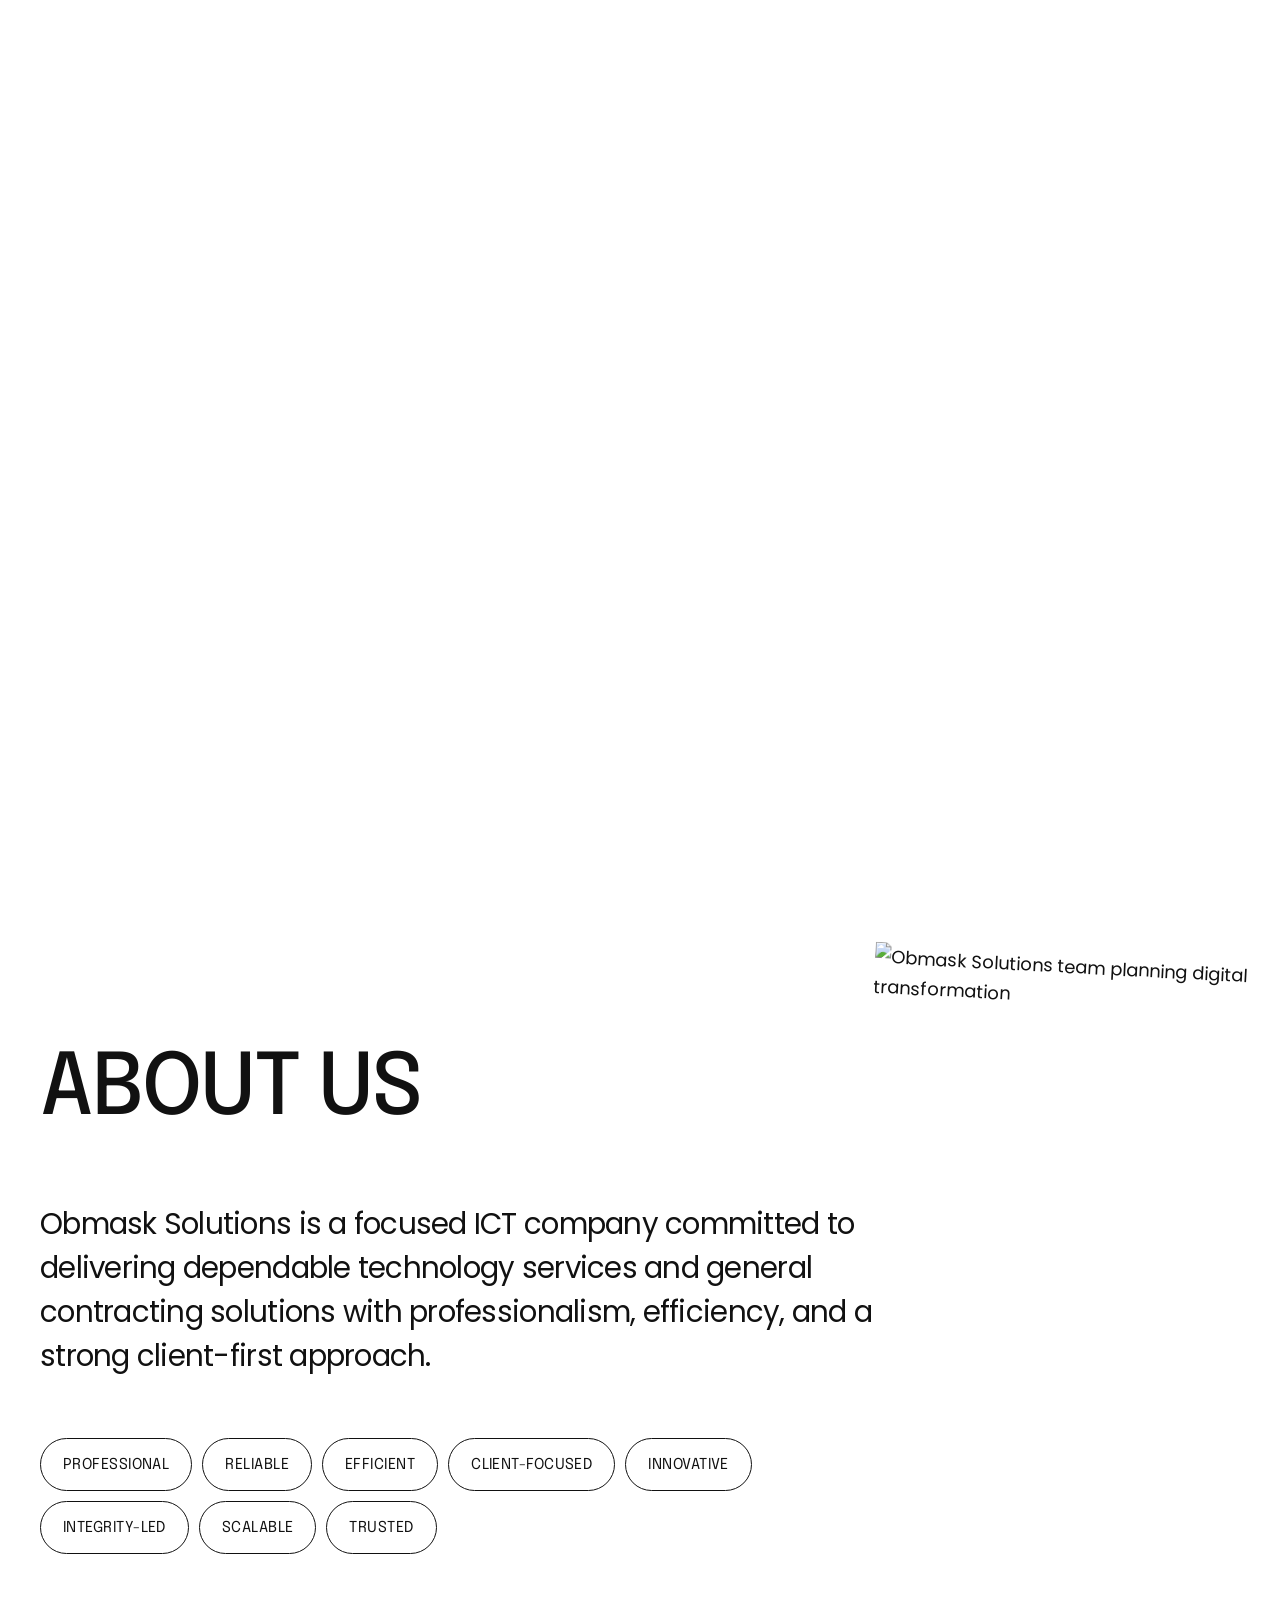
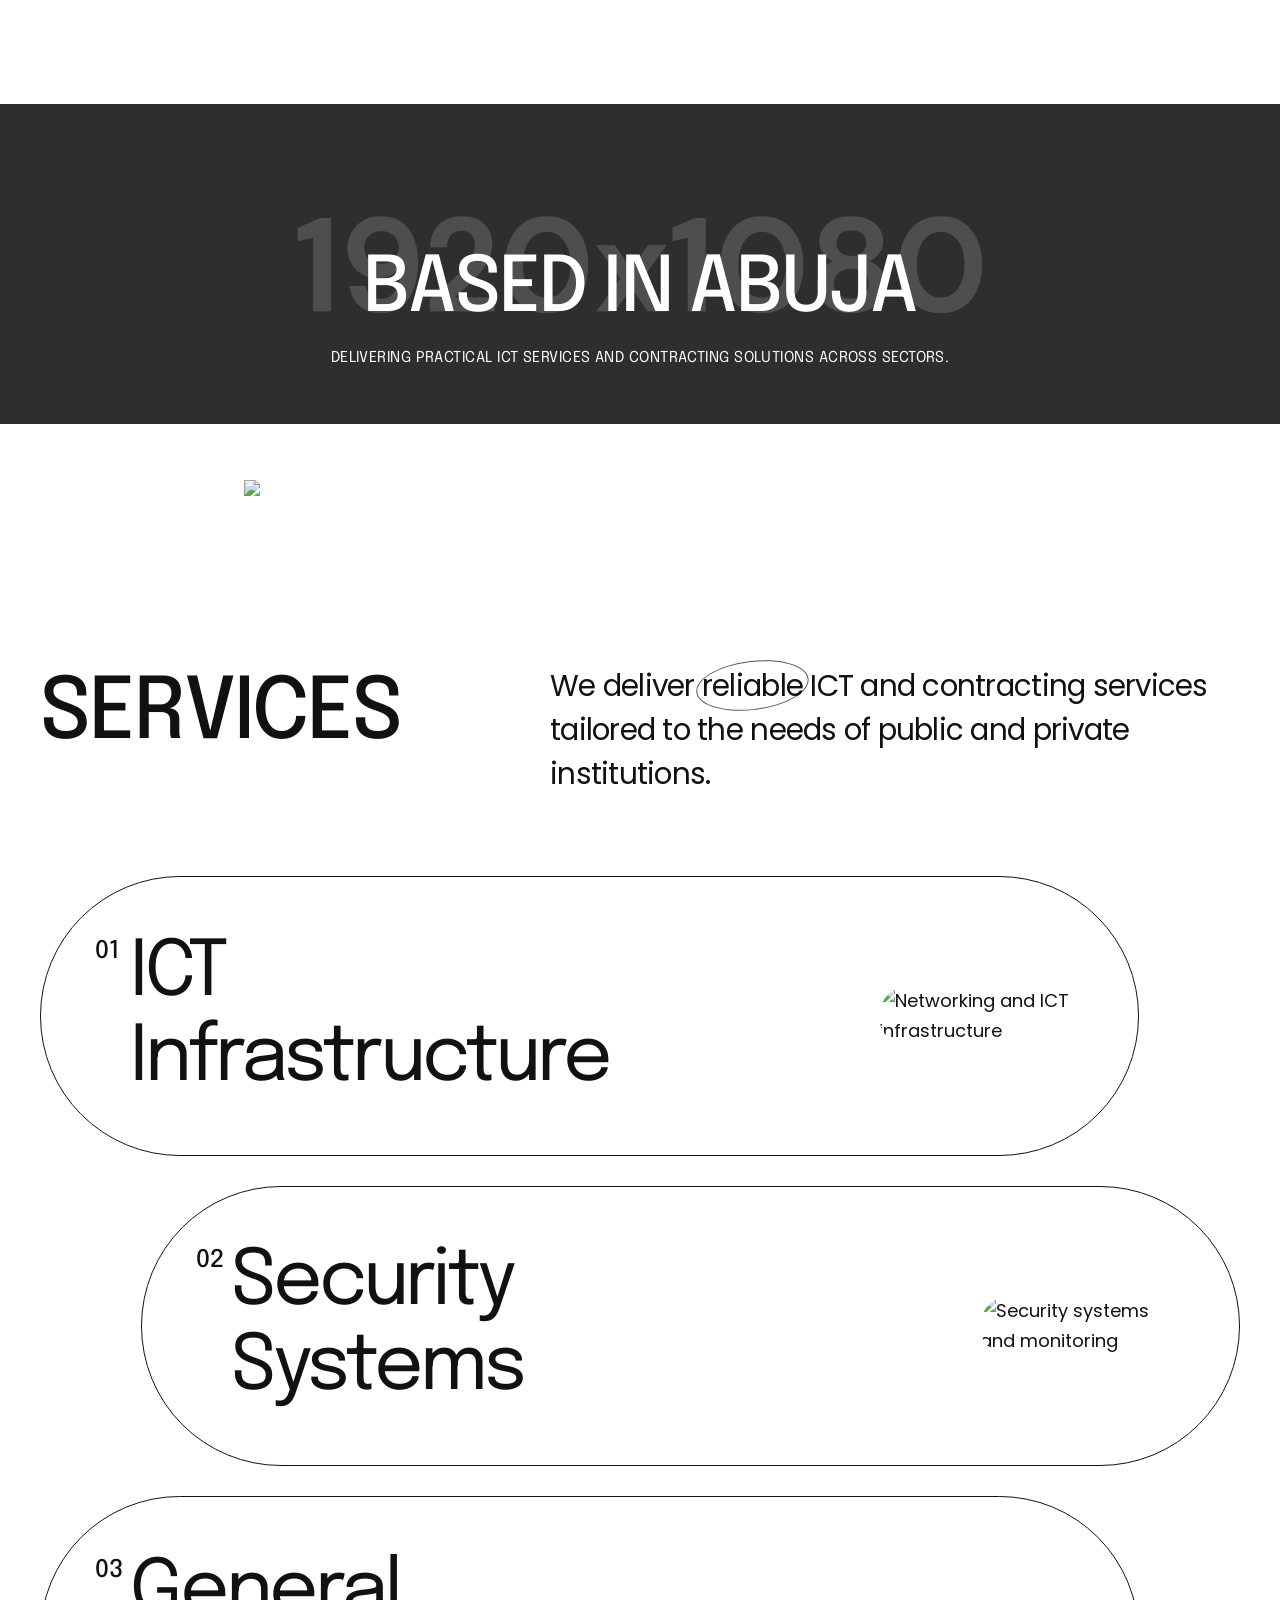
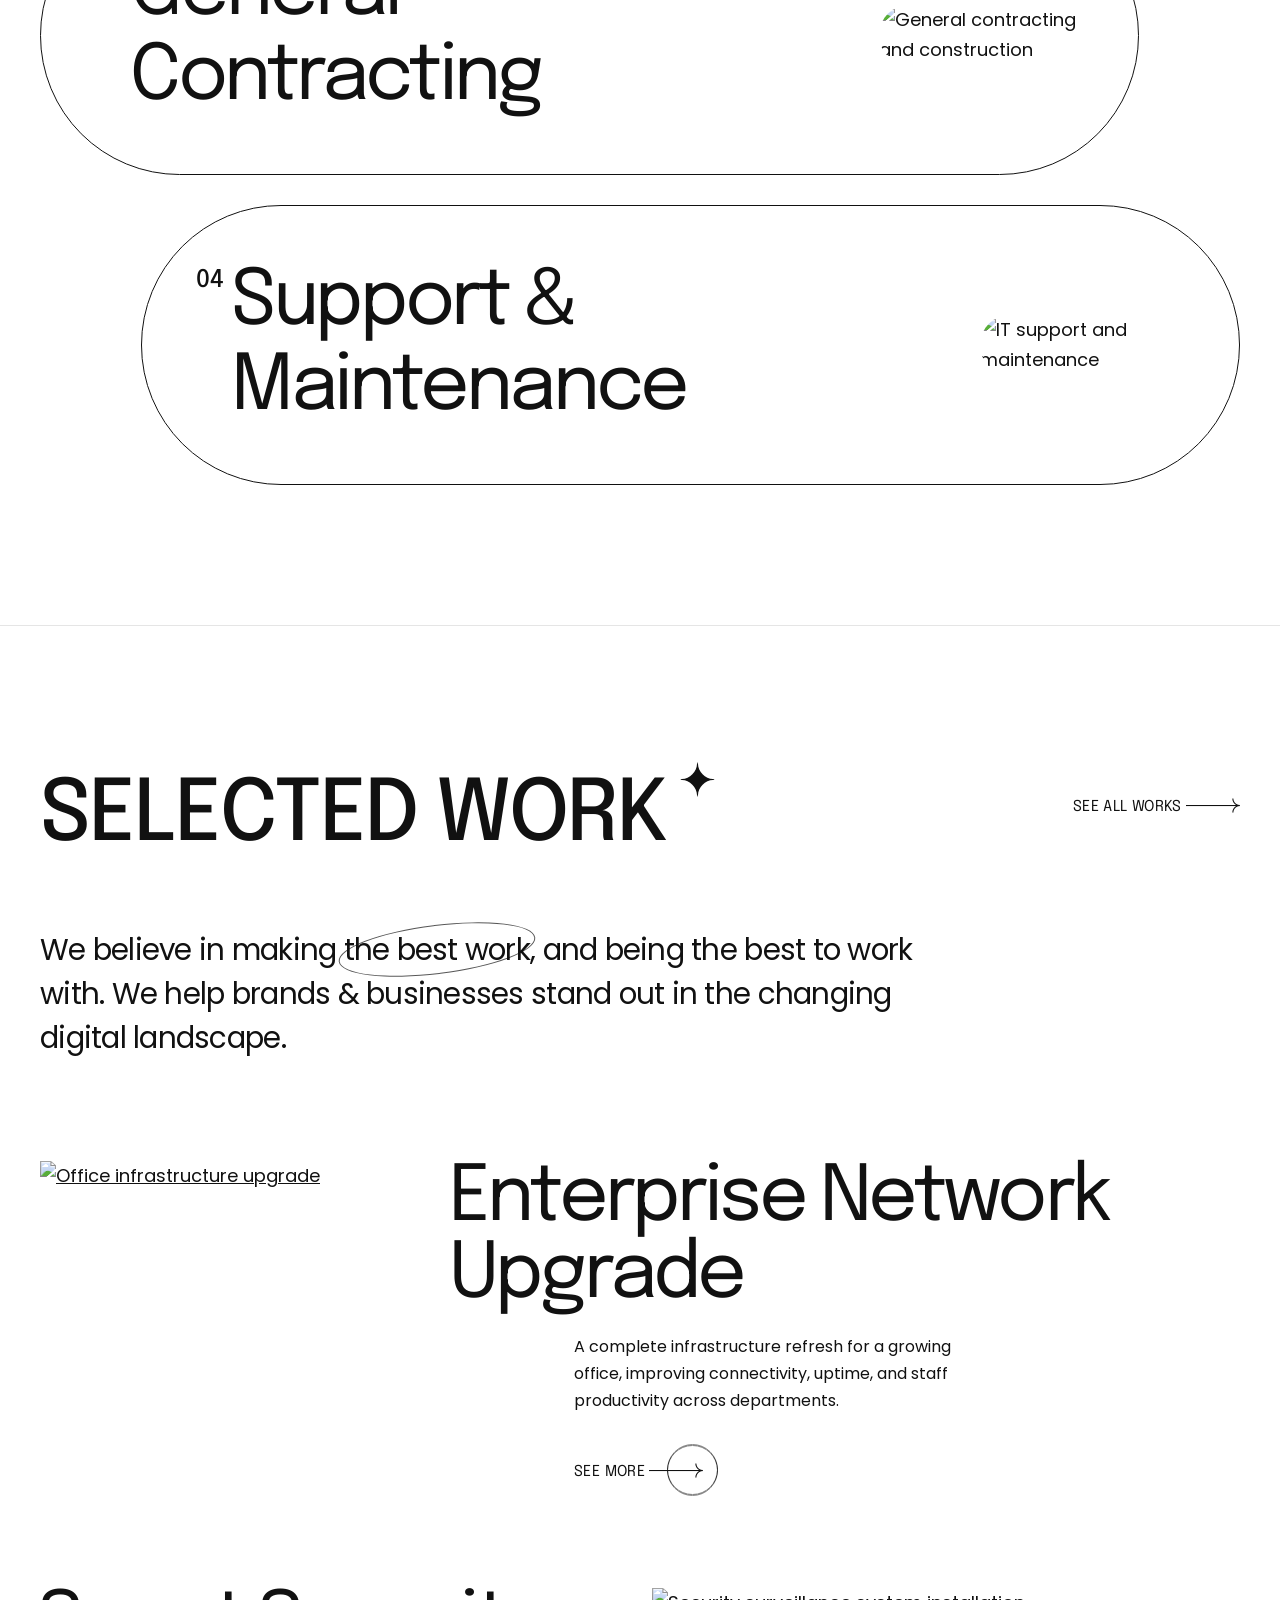
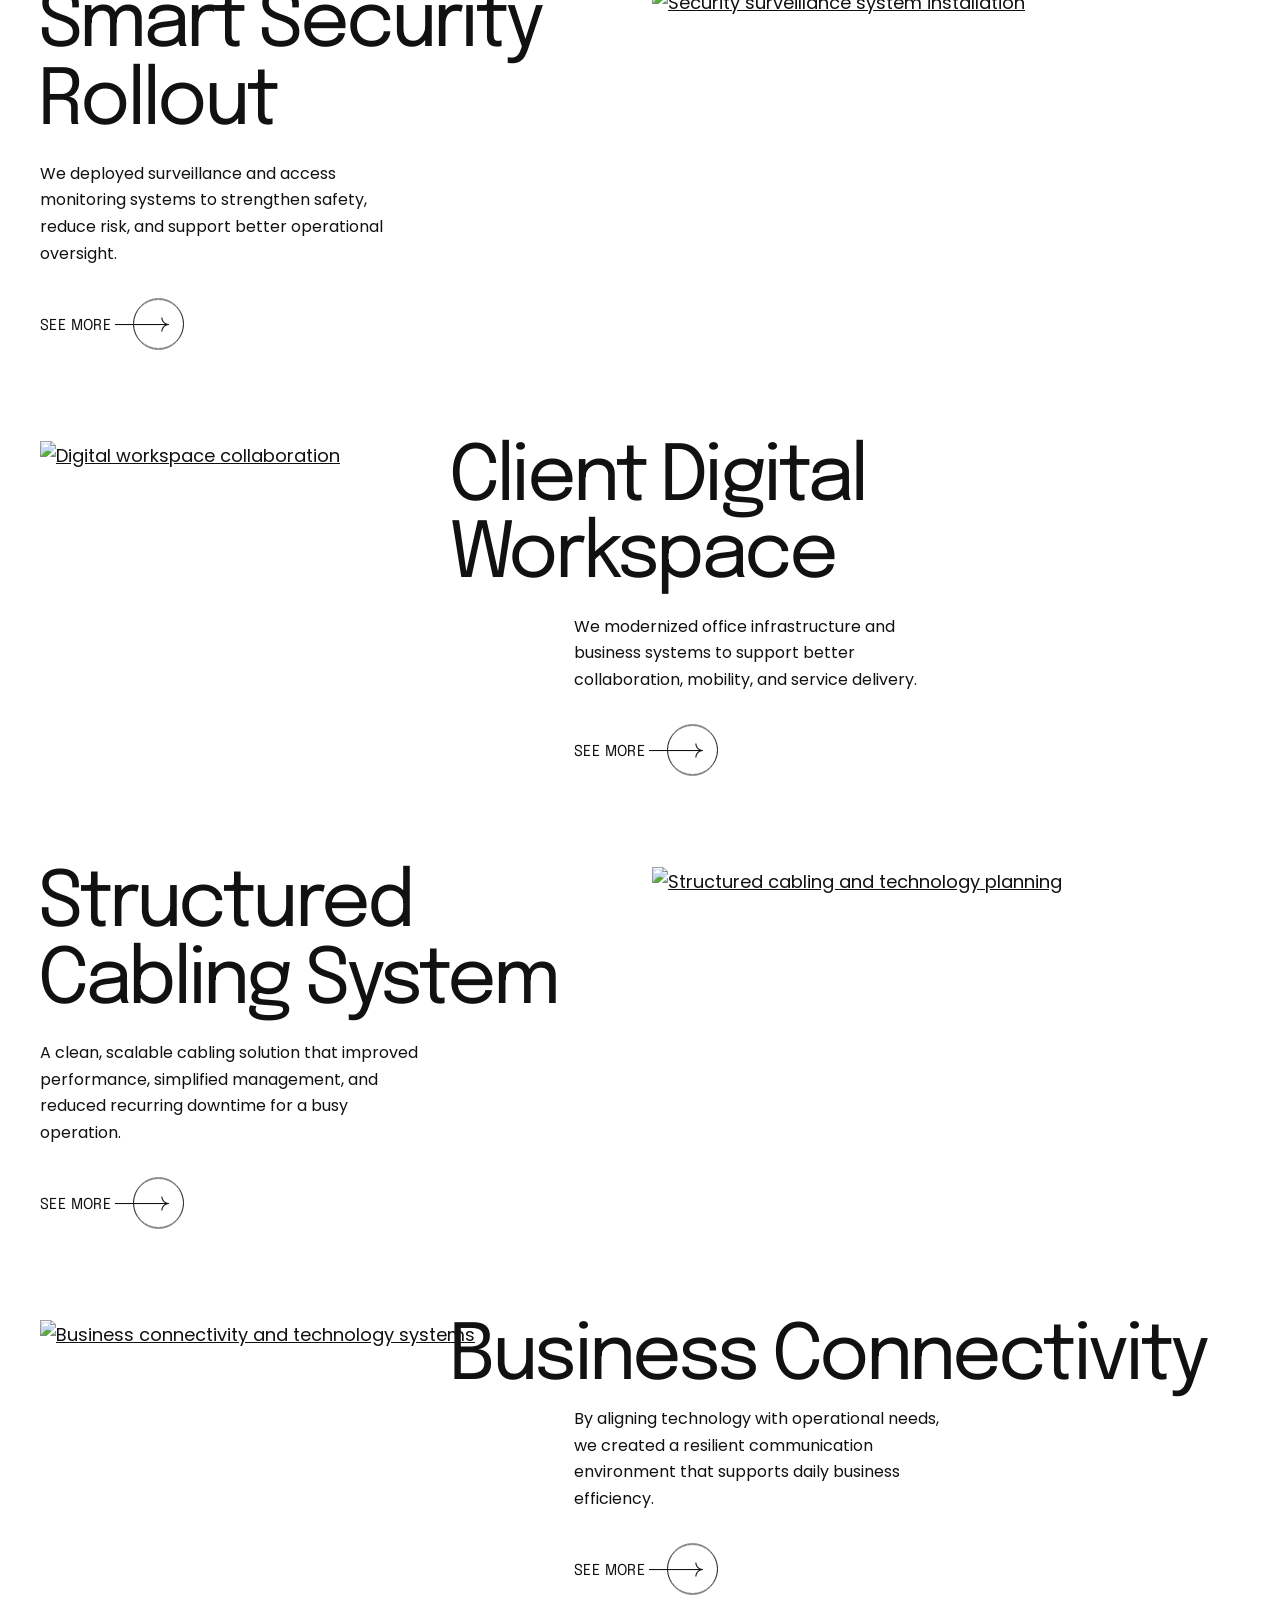
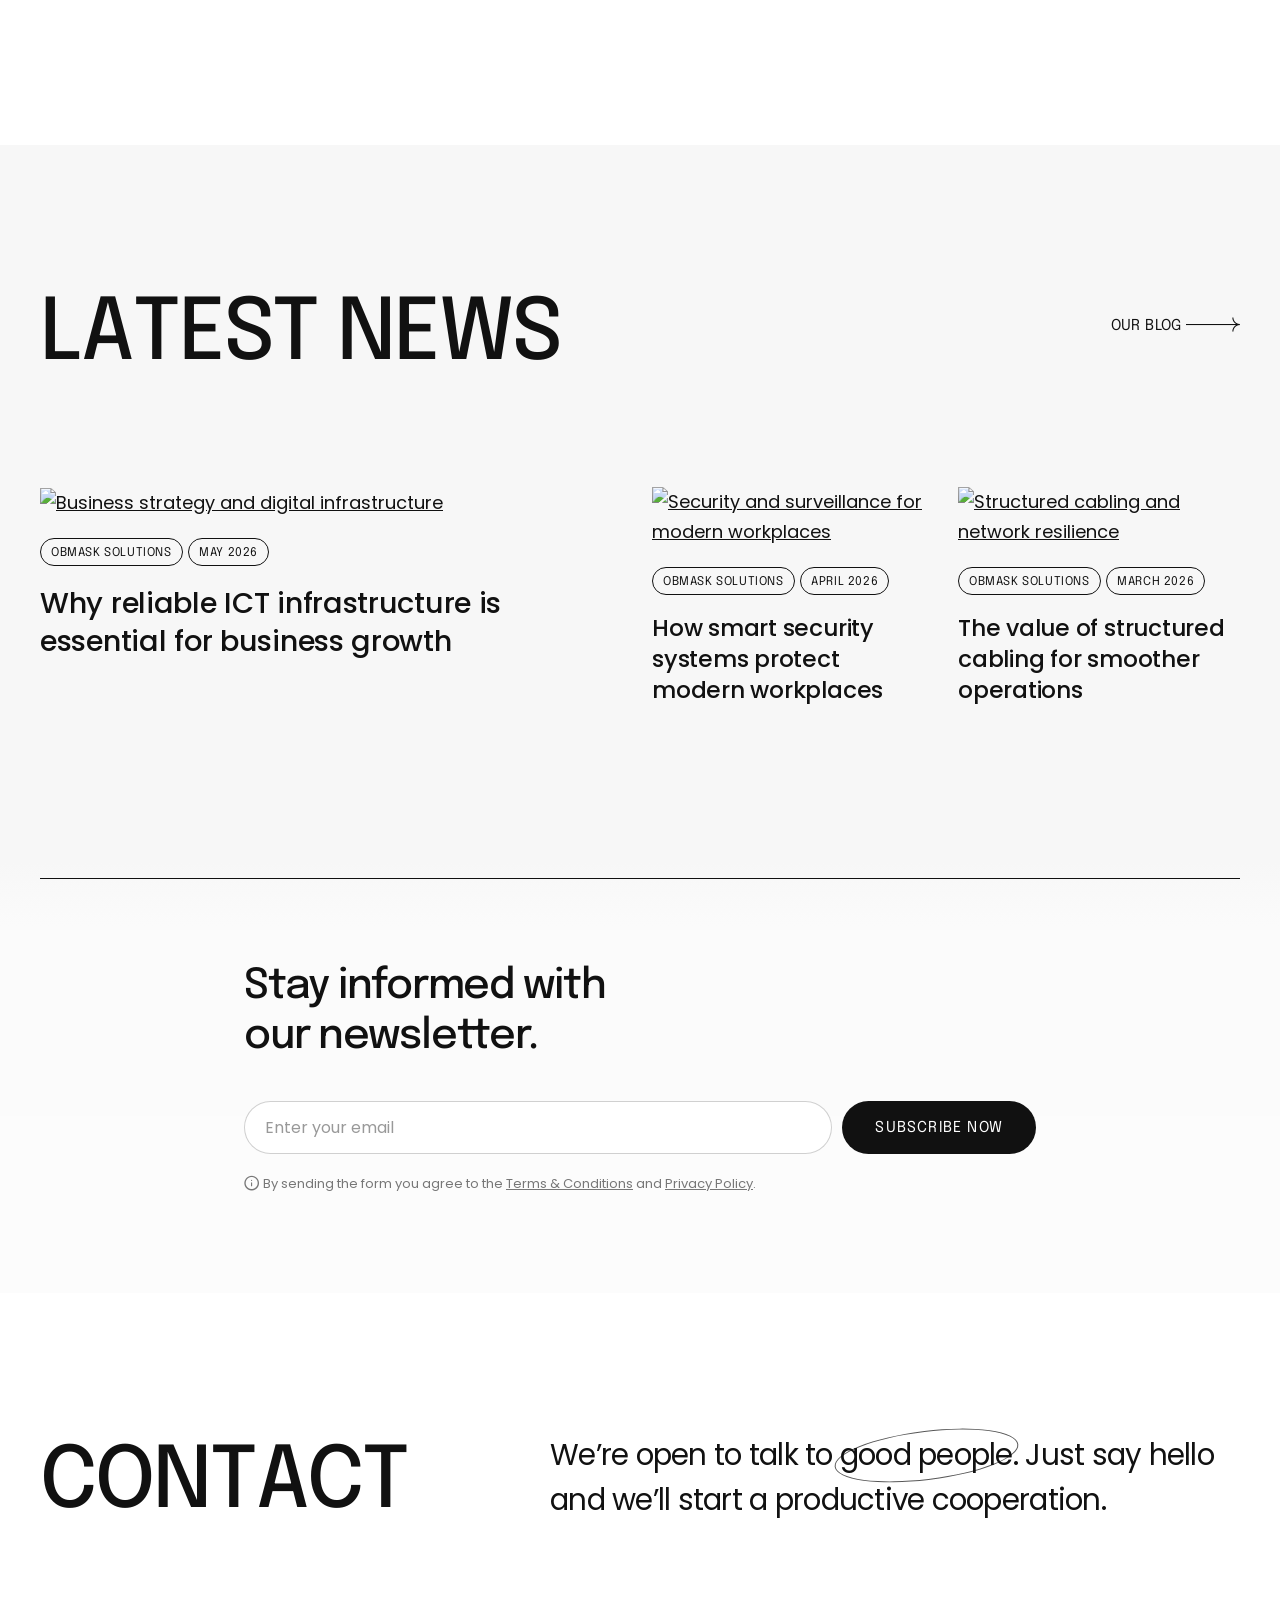
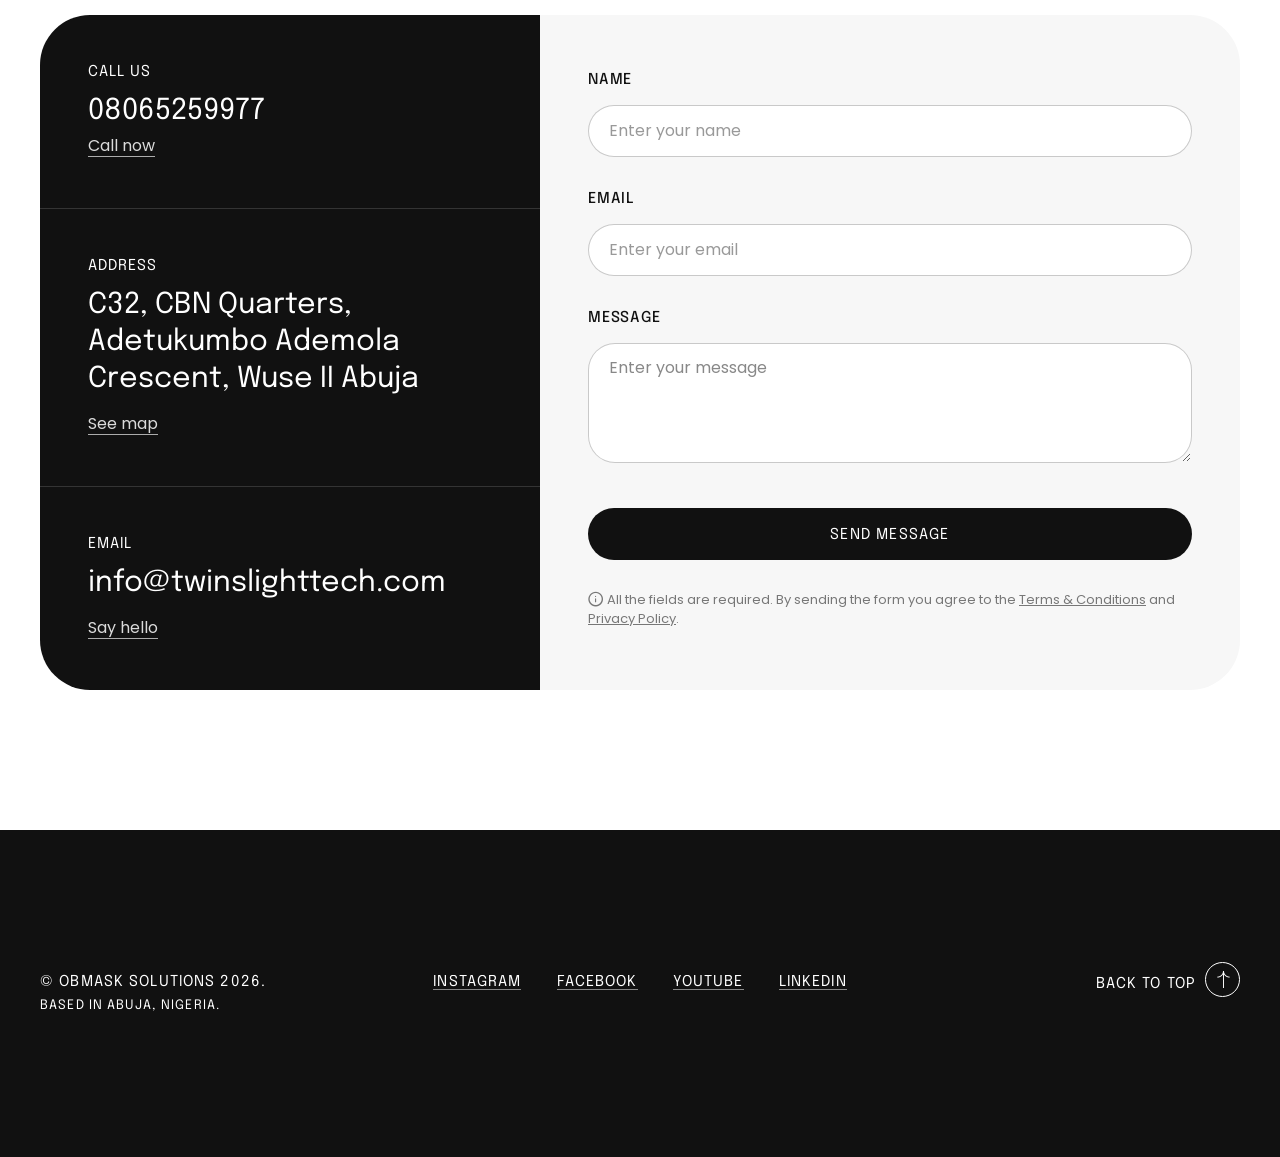
==== index.html @ 4dee4d00 "First commit" ====
<!DOCTYPE html>
<!-- Change the value of lang="en" attribute if your website's language is not English.
You can find the code of your language here - https://www.w3schools.com/tags/ref_language_codes.asp -->
<html lang="en">
    <head>
        
        <title>Obmask Solutions | Innovative ICT Solutions</title>
        <meta name="description" content="Obmask Solutions provides innovative ICT and contracting solutions for businesses and institutions.">  
        <meta charset="utf-8">
        <meta name="author" content="Obmask Solutions">
        <meta name="viewport" content="width=device-width, initial-scale=1.0" />
        
        <!-- Favicon -->
        <link rel="icon" href="images/favicon.png" type="image/png" sizes="any">
        <link rel="icon" href="images/favicon.svg" type="image/svg+xml">         

        <!-- CSS -->
        <link rel="stylesheet" href="css/bootstrap.min.css">
        <link rel="stylesheet" href="css/style.css">
        <link rel="stylesheet" href="css/style-responsive.css">
        <link rel="stylesheet" href="css/vertical-rhythm.min.css">
        <link rel="stylesheet" href="css/magnific-popup.css">
        <link rel="stylesheet" href="css/owl.carousel.css">
        <link rel="stylesheet" href="css/splitting.css">
        <link rel="stylesheet" href="css/YTPlayer.css">
        <link rel="stylesheet" href="css/demo-brutalist/demo-brutalist.css">
        
        <!-- Google Fonts -->
        <link rel="preconnect" href="https://fonts.googleapis.com">
        <link rel="preconnect" href="https://fonts.gstatic.com" crossorigin>
        <link href="https://fonts.googleapis.com/css2?family=Epilogue:wght@400;500&family=Poppins&display=swap" rel="stylesheet">      
    
    </head>
    <body class="appear-animate">
        
        <!-- Page Loader -->   
        <div class="page-loader">
            <div class="loader">Loading...</div>
        </div>
        <!-- End Page Loader -->

        <!-- Skip to Content -->
        <a href="#main" class="btn skip-to-content">Skip to Content</a>
        <!-- End Skip to Content -->
        
        <!-- Page Wrap -->
        <div class="page" id="top">
            
            <!-- Navigation Panel -->
            <nav class="main-nav dark transparent stick-fixed wow-menubar">
                <div class="main-nav-sub full-wrapper">
                    
                    <div class="nav-logo-wrap local-scroll">
                        <a href="index.html" class="logo font-alt text-white">
                            Obmask <span class="text-white-50">Solutions</span>
                        </a>
                    </div>
                    
                    <!-- Mobile Menu Button -->
                    <div class="mobile-nav" role="button" tabindex="0">
                        <i class="mobile-nav-icon"></i>
                        <span class="visually-hidden">Menu</span>
                    </div>
                    
                    <!-- Main Menu -->
                    <div class="inner-nav desktop-nav font-alt">
                        <ul class="clearlist local-scroll justify-content-end">                            
                            <li><a href="brutalist-multi-page.html" class="active" data-btn-animate="y">Home</a></li>
                            <li><a href="brutalist-about.html" data-btn-animate="y">About</a></li>
                            <li><a href="brutalist-services.html" data-btn-animate="y">Services</a></li>
                            <li><a href="brutalist-portfolio.html" data-btn-animate="y">Portfolio</a></li>
                            <li><a href="brutalist-blog.html" data-btn-animate="y">Blog</a></li>
                            <li><a href="brutalist-contact.html" class="opacity-1 no-hover"><span class="btn btn-mod btn-medium btn-border-w btn-circle-alt" data-btn-animate="y">Get in touch</span></a></li>
                        </ul>                        
                    </div>
                    <!-- End Main Menu -->
                    
                </div>
            </nav>
            <!-- End Navigation Panel -->
            
            <main id="main">
            
                <!-- Home Section -->
                <section class="home-section parallax-5 light-content" style="background-image: url('https://images.unsplash.com/photo-1516321318423-f06f85e504b3?auto=format&fit=crop&w=1600&q=80')" id="home">
                    <div class="container min-height-100vh d-flex align-items-center pt-100 pb-100 pt-sm-120 pb-sm-140">
                        
                        <!-- Home Section Content -->
                        <div class="home-content text-start">                            
                            <div class="position-relative">
                                
                                <h1 class="hs-title-2 font-alt uppercase mt-40 mb-30">
                                    <span class="wow charsAnimIn" data-splitting="chars">
                                        <span class="d-block" data-rellax-x data-rellax-vertical-scroll-axis="x" data-rellax-horizontal-speed="7">
                                            Leading ICT
                                        </span>
                                        <span class="d-block text-end" data-rellax-x data-rellax-vertical-scroll-axis="x" data-rellax-horizontal-speed="-5">
                                            Provider
                                        </span>
                                        <span class="d-block" data-rellax-x data-rellax-vertical-scroll-axis="x" data-rellax-horizontal-speed="3">
                                            Across Africa
                                            <span class="wow fadeIn" data-wow-delay="1.1s"><img src="images/demo-brutalist/circle-text-1.svg" class="hs-image-1" alt="Image Description" /></span>
                                        </span>
                                    </span>
                                </h1>
                                
                                <p class="hs-paragraph-1 wow clipRightIn" data-wow-delay="1.1s">
                                    We provide innovative ICT services and contracting solutions that help institutions and businesses operate efficiently and securely.
                                </p>                                
                                
                            </div>                       
                        </div>
                        <!-- End Home Section Content -->
                        
                        <!-- Scroll Down -->
                        <div class="local-scroll scroll-down-wrap-2 wow fadeInUp" data-wow-offset="0">
                            <div class="full-wrapper">
                                <a href="#about" class="scroll-down-2">
                                    <img src="images/demo-brutalist/arrow-down.svg" alt="Scroll Down" />
                                </a>
                            </div>
                        </div>
                        <!-- End Scroll Down -->
                        
                        <!-- Social Media Links -->
                        <div class="hs-social wow fadeInUp" data-wow-offset="0">
                            <a href="#" class="hs-social-link">
                                <div class="visually-hidden">
                                    Instagram
                                </div>
                                <i class="fa-instagram"></i>
                            </a>
                            <a href="#" class="hs-social-link">
                                <div class="visually-hidden">
                                    Twitter
                                </div>
                                <i class="fa-twitter"></i>
                            </a>
                            <a href="#" class="hs-social-link">
                                <div class="visually-hidden">
                                    Facebook
                                </div>
                                <i class="fa-facebook-f"></i>
                            </a>
                        </div>
                        <!-- End Social Media Links -->
                        
                    </div>
                </section>
                <!-- End Home Section -->
                
                
                <!-- About Section -->
                <section class="page-section pt-0 pb-0" id="about">
                    <div class="container position-relative">
                    
                        <div class="row page-section relative z-index-1">
                            <div class="col-sm-9">
                                
                                <h2 class="section-title-large font-alt uppercase mb-60 mb-md-50 mb-sm-30">
                                    <span class="wow charsAnimInLong" data-splitting="chars">About Us</span>
                                </h2>
                                
                                <p class="section-descr-large mb-60 mb-sm-40 wow fadeInUp" data-wow-delay="0.1s">
                                    Obmask Solutions is a focused ICT company committed to delivering dependable technology services and general contracting solutions with professionalism, efficiency, and a strong client-first approach.
                                </p>
                                
                                <ul class="section-features font-alt clearlist uppercase wow fadeInUp" data-wow-delay="0.2s">
                                    <li>Professional</li>
                                    <li>Reliable</li>
                                    <li>Efficient</li>
                                    <li>Client-focused</li>
                                    <li>Innovative</li>
                                    <li>Integrity-led</li>
                                    <li>Scalable</li>
                                    <li>Trusted</li>
                                </ul>
                                
                            </div>
                        </div>
                        
                        <!-- Image -->
                        <div class="row section-image-1-wrap" data-rellax-y data-rellax-speed="1" data-rellax-percentage="0.3">
                            <div class="col-5 offset-7 col-sm-4 offset-sm-8">
                                <img src="https://images.unsplash.com/photo-1552664730-d307ca884978?auto=format&fit=crop&w=900&q=80" class="section-image-1" alt="Obmask Solutions team planning digital transformation" />
                            </div>
                        </div>
                        <!-- End Image -->
                    
                    </div>
                </section>
                <!-- End About Section -->
                
                
                <!-- Image Section -->
                <section class="page-section bg-dark-1 bg-dark-alpha-70 light-content bg-scroll pb-0 z-index-1" style="background-image: url(images/demo-brutalist/section-bg-2.jpg)">
                    <div class="container position-relative">                    
                        
                         <div class="row">
                             <div class="col-md-10 offset-md-1 col-lg-8 offset-lg-2">
                                 <h2 class="section-title-medium font-alt uppercase text-center mb-10">
                                     <span class="wow charsAnimInLong" data-splitting="chars">Based in Abuja</span>
                                 </h2>
                                 <p class="section-title-descr font-alt text-center wow fadeInUp" data-wow-delay="0.1s">Delivering practical ICT services and contracting solutions across sectors.</p>
                                 <img src="https://images.unsplash.com/photo-1522202176988-66273c2fd55f?auto=format&fit=crop&w=1200&q=80" class="mt-70 mt-md-40 mt-sm-20 mb-n100 mb-md-n70 mb-sm-n50" alt="Technology team collaborating on infrastructure upgrades" />
                             </div>
                         </div>
                    
                    </div>
                </section>
                <!-- End Image Section -->
                
                
                <!-- Services Section -->
                <section class="page-section" id="services">
                    <div class="container position-relative pt-100 pt-md-70 pt-sm-50">
                    
                        <div class="row mb-80 mb-md-50">
                            
                            <div class="col-md-5">
                                <h2 class="section-title-large font-alt uppercase mb-0 mb-sm-30">
                                    <span class="wow charsAnimInLong" data-splitting="chars">Services</span>
                                </h2>
                            </div>
                            
                            <div class="col-md-7">
                                <p class="section-descr-large mb-0 wow fadeInUp">
                                    We deliver <span class="mark-decoration-2">reliable</span> ICT and contracting services tailored to the needs of public and private institutions.
                                </p>
                            </div>
                            
                        </div>
                        
                        <!-- Services List -->
                        <div class="mt-n30">
                            
                            <!-- Services Item -->
                            <div class="service-2-item pt-30 pt-md-20 wow fadeInUp" data-wow-delay="0.2s">
                                <div class="services-2-button" role="button" tabindex="0">
                                    <div class="row">
                                        <div class="col-7 d-flex align-items-center">
                                            <h3 class="services-2-title font-alt mb-0">
                                                <span class="services-2-number">01</span>
                                                ICT Infrastructure
                                            </h3>
                                        </div>
                                        <div class="col-5 d-flex align-items-center">
                                            <div class="services-2-image">
                                                <img src="https://images.unsplash.com/photo-1558494949cc2d8f56f0fd80?auto=format&fit=crop&w=900&q=80" alt="Networking and ICT infrastructure" />
                                            </div>
                                        </div>
                                    </div>
                                    <div class="services-2-button-close"></div>
                                </div>                                
                                <div class="services-2-descr">
                                    <div class="services-2-descr-inner">
                                        <p>
                                            We design and deploy dependable network, connectivity, and infrastructure systems that keep teams productive, secure, and ready for growth.
                                        </p>
                                    </div>
                                </div>                                                               
                            </div>                            
                            <!-- End Services Item -->
                            
                            <!-- Services Item -->
                            <div class="service-2-item pt-30 pt-md-20 wow fadeInUp" data-wow-delay="0.2s">
                                <div class="services-2-button" role="button" tabindex="0">
                                    <div class="row">
                                        <div class="col-7 d-flex align-items-center">
                                            <h3 class="services-2-title font-alt mb-0">
                                                <span class="services-2-number">02</span>
                                                Security Systems
                                            </h3>
                                        </div>
                                        <div class="col-5 d-flex align-items-center">
                                            <div class="services-2-image">
                                                <img src="https://images.unsplash.com/photo-1581092580497-e0d23a7b0e35?auto=format&fit=crop&w=900&q=80" alt="Security systems and monitoring" />
                                            </div>
                                        </div>
                                    </div>
                                    <div class="services-2-button-close"></div>
                                </div>                                
                                <div class="services-2-descr">
                                    <div class="services-2-descr-inner">
                                        <p>
                                            From CCTV and access control to surveillance planning, we deliver smart security solutions that protect people, property, and operational continuity.
                                        </p>
                                    </div>
                                </div>                                
                            </div>                            
                            <!-- End Services Item -->
                            
                            <!-- Services Item -->
                            <div class="service-2-item pt-30 pt-md-20 wow fadeInUp" data-wow-delay="0.2s">
                                <div class="services-2-button" role="button" tabindex="0">
                                    <div class="row">
                                        <div class="col-7 d-flex align-items-center">
                                            <h3 class="services-2-title font-alt mb-0">
                                                <span class="services-2-number">03</span>
                                                General Contracting
                                            </h3>
                                        </div>
                                        <div class="col-5 d-flex align-items-center">
                                            <div class="services-2-image">
                                                <img src="https://images.unsplash.com/photo-1504307651254-35680f356dfd?auto=format&fit=crop&w=900&q=80" alt="General contracting and construction" />
                                            </div>
                                        </div>
                                    </div>
                                    <div class="services-2-button-close"></div>
                                </div>                                
                                <div class="services-2-descr">
                                    <div class="services-2-descr-inner">
                                        <p>
                                            We support public and private projects with practical contracting services, quality execution, and disciplined project management from concept to completion.
                                        </p>
                                    </div>
                                </div>                                
                            </div>                            
                            <!-- End Services Item -->
                            
                            <!-- Services Item -->
                            <div class="service-2-item pt-30 pt-md-20 wow fadeInUp" data-wow-delay="0.2s">
                                <div class="services-2-button" role="button" tabindex="0">
                                    <div class="row">
                                        <div class="col-7 d-flex align-items-center">
                                            <h3 class="services-2-title font-alt mb-0">
                                                <span class="services-2-number">04</span>
                                                Support & Maintenance
                                            </h3>
                                        </div>
                                        <div class="col-5 d-flex align-items-center">
                                            <div class="services-2-image">
                                                <img src="https://images.unsplash.com/photo-1518770660439-4636190af475?auto=format&fit=crop&w=900&q=80" alt="IT support and maintenance" />
                                            </div>
                                        </div>
                                    </div>
                                    <div class="services-2-button-close"></div>
                                </div>
                                <div class="services-2-descr">
                                    <div class="services-2-descr-inner">
                                        <p>
                                            Our technical support team helps clients keep systems running efficiently through proactive maintenance, troubleshooting, and responsive service delivery.
                                        </p>
                                    </div>
                                </div>                                
                            </div>                            
                            <!-- End Services Item -->
                            
                        </div>
                        <!-- End Services List -->
                    
                    </div>
                </section>
                <!-- End Services Section -->
                
                
                <!-- Divider -->
                <hr class="mt-0 mb-0"/>
                <!-- End Divider -->
                
                
                <!-- Portfolio Section -->
                <section class="page-section" id="portfolio">
                    <div class="container position-relative">
                    
                        <div class="row mb-100 mb-md-80 mb-sm-40">
                            
                            <div class="col-md-8 col-lg-9 mb-sm-30">
                                
                                <h2 class="section-title-large font-alt uppercase mb-60 mb-md-50 mb-sm-30">
                                    <span class="wow charsAnimInLong" data-splitting="chars">Selected Work</span>
                                    <span class="section-title-image wow fadeIn" data-wow-delay="0.6s">
                                        <img src="images/demo-brutalist/shape-1.svg" alt="" />
                                    </span>
                                </h2>
                                
                                <p class="section-descr-large mb-0 wow fadeInUp">
                                    We believe in making <span class="mark-decoration-2">the best work</span>, and being the best to work with. We help brands & businesses stand out in the changing digital landscape.
                                </p>
                                
                            </div>
                            
                            <div class="col-md-4 col-lg-3 text-end pt-20 pt-md-10 pt-sm-0">
                                <a href="brutalist-portfolio.html" class="link-hover-anim align-middle" data-link-animate="y">See all works <i class="icon-arrow-right size-14"></i></a>
                            </div>
                            
                        </div>
                        
                        <!-- Portfolio Grid -->
                        <div>
                            
                            <!-- Portfolio Item -->
                            <div class="portfolio-1-item row mb-80 mb-sm-50 wow fadeInUp" data-wow-delay="0.1s">
                                <div class="col-md-5 mb-sm-30">
                                    <div class="portfolio-1-image">
                                        <a href="brutalist-portfolio-single.html"><img src="https://images.unsplash.com/photo-1497366754035-f200968a6e72?auto=format&fit=crop&w=900&q=80" loading="lazy" width="700" height="848" alt="Office infrastructure upgrade" /></a>
                                    </div>
                                </div>
                                <div class="col-md-7 d-flex align-items-center">
                                    <div>
                                        <h3 class="portfolio-1-title font-alt mb-20"><a href="brutalist-portfolio-single.html">Enterprise Network Upgrade</a></h3>
                                        <div class="ps-md-2 ps-lg-4">
                                            <div class="row">
                                                <div class="col-md-10 col-lg-8 col-xl-7">
                                                    <p class="portfolio-1-descr">A complete infrastructure refresh for a growing office, improving connectivity, uptime, and staff productivity across departments.</p>
                                                </div>
                                            </div>
                                            <div>
                                                <a href="#" class="link-hover-anim link-circle align-middle" data-link-animate="y"> See more <i class="icon-arrow-right size-14"></i></a>
                                            </div>
                                        </div>
                                    </div>
                                </div>
                            </div>
                            <!-- End Portfolio Item -->
                            
                            <!-- Portfolio Item -->
                            <div class="portfolio-1-item row mb-80 mb-sm-50 wow fadeInUp" data-wow-delay="0.1s">                                
                                <div class="col-md-6 d-flex align-items-center">
                                    <div>
                                        <h3 class="portfolio-1-title font-alt mb-20 ms-0"><a href="brutalist-portfolio-single.html">Smart Security Rollout</a></h3>
                                        <div class="row">
                                            <div class="col-md-11 col-lg-9 col-xl-8">
                                                <p class="portfolio-1-descr">We deployed surveillance and access monitoring systems to strengthen safety, reduce risk, and support better operational oversight.</p>
                                            </div>
                                        </div>
                                        <div>
                                            <a href="brutalist-portfolio-single.html" class="link-hover-anim link-circle align-middle" data-link-animate="y"> See more <i class="icon-arrow-right size-14"></i></a>
                                        </div>
                                    </div>
                                </div>
                                <div class="col-md-6 order-first order-md-last mb-sm-30">
                                    <div class="portfolio-1-image">
                                        <a href="brutalist-portfolio-single.html"><img src="https://images.unsplash.com/photo-1563013544-824ae1b704d3?auto=format&fit=crop&w=1100&q=80" loading="lazy" width="848" height="700" alt="Security surveillance system installation" /></a>
                                    </div>
                                </div>
                            </div>
                            <!-- End Portfolio Item -->
                            
                            <!-- Portfolio Item -->
                            <div class="portfolio-1-item row mb-80 mb-sm-50 wow fadeInUp" data-wow-delay="0.1s">
                                <div class="col-md-5 mb-sm-30">
                                    <div class="portfolio-1-image">
                                        <a href="brutalist-portfolio-single.html"><img src="https://images.unsplash.com/photo-1522202176988-66273c2fd55f?auto=format&fit=crop&w=900&q=80" loading="lazy" width="700" height="848" alt="Digital workspace collaboration" /></a>
                                    </div>
                                </div>
                                <div class="col-md-7 d-flex align-items-center">
                                    <div>
                                        <h3 class="portfolio-1-title font-alt mb-20"><a href="brutalist-portfolio-single.html">Client Digital Workspace</a></h3>
                                        <div class="ps-md-2 ps-lg-4">
                                            <div class="row">
                                                <div class="col-md-10 col-lg-8 col-xl-7">
                                                    <p class="portfolio-1-descr">We modernized office infrastructure and business systems to support better collaboration, mobility, and service delivery.</p>
                                                </div>
                                            </div>
                                            <div>
                                                <a href="brutalist-portfolio-single.html" class="link-hover-anim link-circle align-middle" data-link-animate="y"> See more <i class="icon-arrow-right size-14"></i></a>
                                            </div>
                                        </div>
                                    </div>
                                </div>
                            </div>
                            <!-- End Portfolio Item -->
                            
                            <!-- Portfolio Item -->
                            <div class="portfolio-1-item row mb-80 mb-sm-50 wow fadeInUp" data-wow-delay="0.1s">                                
                                <div class="col-md-6 d-flex align-items-center">
                                    <div>
                                        <h3 class="portfolio-1-title font-alt mb-20 ms-0"><a href="brutalist-portfolio-single.html">Structured Cabling System</a></h3>
                                        <div class="row">
                                            <div class="col-md-11 col-lg-9 col-xl-8">
                                                <p class="portfolio-1-descr">A clean, scalable cabling solution that improved performance, simplified management, and reduced recurring downtime for a busy operation.</p>
                                            </div>
                                        </div>
                                        <div>
                                            <a href="brutalist-portfolio-single.html" class="link-hover-anim link-circle align-middle" data-link-animate="y"> See more <i class="icon-arrow-right size-14"></i></a>
                                        </div>
                                    </div>
                                </div>
                                <div class="col-md-6 order-first order-md-last mb-sm-30">
                                    <div class="portfolio-1-image">
                                        <a href="brutalist-portfolio-single.html"><img src="https://images.unsplash.com/photo-1516321318423-f06f85e504b3?auto=format&fit=crop&w=1100&q=80" loading="lazy" width="848" height="700" alt="Structured cabling and technology planning" /></a>
                                    </div>
                                </div>
                            </div>
                            <!-- End Portfolio Item -->
                            
                            <!-- Portfolio Item -->
                            <div class="portfolio-1-item row wow fadeInUp" data-wow-delay="0.1s">
                                <div class="col-md-5 mb-sm-30">
                                    <div class="portfolio-1-image">
                                        <a href="brutalist-portfolio-single.html"><img src="https://images.unsplash.com/photo-1516321165247-4aa89a48be28?auto=format&fit=crop&w=900&q=80" loading="lazy" width="700" height="848" alt="Business connectivity and technology systems" /></a>
                                    </div>
                                </div>
                                <div class="col-md-7 d-flex align-items-center">
                                    <div>
                                        <h3 class="portfolio-1-title font-alt mb-10"><a href="brutalist-portfolio-single.html">Business Connectivity</a></h3>
                                        <div class="ps-md-2 ps-lg-4">
                                            <div class="row">
                                                <div class="col-md-10 col-lg-8 col-xl-7">
                                                    <p class="portfolio-1-descr">By aligning technology with operational needs, we created a resilient communication environment that supports daily business efficiency.</p>
                                                </div>
                                            </div>
                                            <div>
                                                <a href="brutalist-portfolio-single.html" class="link-hover-anim link-circle align-middle" data-link-animate="y"> See more <i class="icon-arrow-right size-14"></i></a>
                                            </div>
                                        </div>
                                    </div>
                                </div>
                            </div>
                            <!-- End Portfolio Item -->
                            
                        </div>
                        <!-- End Portfolio Grid -->
                    
                    </div>
                </section>
                <!-- End Portfolio Section -->
                
                
                <!-- Blog Section -->
                <section class="page-section bg-gray-light-2" id="blog">
                    <div class="container position-relative">
                    
                        <div class="row mb-100 mb-md-80 mb-sm-40">
                            
                            <div class="col-md-8 col-lg-9 mb-sm-20">
                                
                                <h2 class="section-title-large font-alt uppercase mb-0">
                                    <span class="wow charsAnimInLong" data-splitting="chars">Latest News</span>
                                </h2>
                                
                            </div>
                            
                            <div class="col-md-4 col-lg-3 text-md-end pt-20 pt-md-10 pt-sm-0">
                                <a href="brutalist-blog.html" class="link-hover-anim align-middle" data-link-animate="y">Our blog <i class="icon-arrow-right size-14"></i></a>
                            </div>
                            
                        </div>
                        
                        <div class="row mt-n30">
                            
                            <!-- Post Item -->
                            <div class="post-prev-1 col-lg-6 mt-30 wow fadeInLeft">                                
                                
                                <div class="post-prev-1-img">
                                    <a href="brutalist-blog-single.html"><img src="https://images.unsplash.com/photo-1552664730-d307ca884978?auto=format&fit=crop&w=1200&q=80" alt="Business strategy and digital infrastructure" /></a>
                                </div>
                                
                                <div class="post-prev-1-info">
                                    <span class="post-prev-1-infro-item"><span class="visually-hidden">Author:</span>Obmask Solutions</span>
                                    <span class="post-prev-1-infro-item"><span class="visually-hidden">Date:</span>May 2026</span>
                                </div>
                                
                                <h3 class="post-prev-1-title large"><a href="brutalist-blog-single.html">Why reliable ICT infrastructure is essential for business growth</a></h3>
                                                          
                            </div>
                            <!-- End Post Item -->
                            
                            <!-- Post Item -->
                            <div class="post-prev-1 col-sm-6 col-lg-3 mt-30 wow fadeInLeft" data-wow-delay="0.2s">                                
                                
                                <div class="post-prev-1-img">
                                    <a href="brutalist-blog-single.html"><img src="https://images.unsplash.com/photo-1581092918056-0c4c3acd3789?auto=format&fit=crop&w=900&q=80" alt="Security and surveillance for modern workplaces" /></a>
                                </div>
                                
                                <div class="post-prev-1-info">
                                    <span class="post-prev-1-infro-item"><span class="visually-hidden">Author:</span>Obmask Solutions</span>
                                    <span class="post-prev-1-infro-item"><span class="visually-hidden">Date:</span>April 2026</span>
                                </div> 
                                
                                <h3 class="post-prev-1-title"><a href="brutalist-blog-single.html">How smart security systems protect modern workplaces</a></h3>
                                                          
                            </div>
                            <!-- End Post Item -->
                            
                            <!-- Post Item -->
                            <div class="post-prev-1 col-sm-6 col-lg-3 mt-30 wow fadeInLeft" data-wow-delay="0.4s">                                
                                
                                <div class="post-prev-1-img">
                                    <a href="brutalist-blog-single.html"><img src="https://images.unsplash.com/photo-1518770660439-4636190af475?auto=format&fit=crop&w=900&q=80" alt="Structured cabling and network resilience" /></a>
                                </div>
                                
                                <div class="post-prev-1-info">
                                    <span class="post-prev-1-infro-item"><span class="visually-hidden">Author:</span>Obmask Solutions</span>
                                    <span class="post-prev-1-infro-item"><span class="visually-hidden">Date:</span>March 2026</span>
                                </div>
                                
                                <h3 class="post-prev-1-title"><a href="brutalist-blog-single.html">The value of structured cabling for smoother operations</a></h3>
                                                          
                            </div>
                            <!-- End Post Item -->
                            
                        </div>
                    
                    </div>
                </section>
                <!-- End Blog Section -->
                
                
                <!-- Newsletter Section -->
                <section class="small-section bg-gray-light-2 bg-light-alpha-90 bg-scroll" style="background-image: url('https://images.unsplash.com/photo-1522202176988-66273c2fd55f?auto=format&fit=crop&w=1600&q=80')">
                    <div class="section-gradient-top"></div>                    
                    <div class="position-absolute top-0 start-0 w-100">
                        <div class="container">
                            <!-- Horizontal Line -->
                            <hr class="black" />
                            <!-- End Horizontal Line -->
                        </div>
                    </div>
                    
                    <div class="container position-relative">            
                        
                        <div class="row">
                            <div class="col-lg-8 offset-lg-2 wow fadeInUp">
                                
                                <div class="row">
                                    <div class="col-lg-9 col-xl-6">
                                        <h2 class="section-title-small font-alt mb-40 mb-md-20">Stay informed with our newsletter.</h2>
                                    </div>
                                </div>                               
                                
                                <form id="mailchimp" class="form">
                                
                                    <div class="d-sm-flex justify-content-between mb-20">
                                        <input placeholder="Enter your email" class="newsletter-field input-lg circle" type="email" pattern=".{5,100}" required aria-required="true">
                                        <button type="submit" aria-controls="subscribe-result" class="newsletter-button btn btn-mod btn-large btn-circle btn-hover-anim">
                                            <span>Subscribe Now</span>
                                        </button>
                                    </div>
                                    
                                    <div class="form-tip">
                                        <i class="icon-info size-16"></i>
                                        By sending the form you agree to the <a href="#">Terms & Conditions</a> and <a href="#">Privacy Policy</a>.
                                    </div>
                                    
                                    <div id="subscribe-result" role="region" aria-live="polite" aria-atomic="true"></div>
                                
                                </form>
                                
                            </div>
                        </div>
                    
                    </div>
                </section>
                <!-- End Newsletter Section -->
                
                
                <!-- Contact Section -->
                <section class="page-section" id="contact">
                    <div class="container position-relative">
                    
                        <div class="row mb-80 mb-md-50">
                            
                            <div class="col-md-5">
                                <h2 class="section-title-large font-alt uppercase mb-0 mb-sm-30">
                                    <span class="wow charsAnimInLong" data-splitting="chars">Contact</span>
                                </h2>
                            </div>
                            
                            <div class="col-md-7">
                                <p class="section-descr-large mb-0 wow fadeInUp">
                                    We’re open to talk to <span class="mark-decoration-2">good people</span>. Just say hello and we’ll start a productive cooperation.
                                </p>
                            </div>
                            
                        </div>
                        
                        <div class="row g-0 wow fadeInUp" data-wow-delay="0.1s">
                            
                            <div class="col-lg-5 d-flex align-items-stretch mb-md-50">                                
                                <div class="contact-1-left light-content">
                                    
                                    <div class="p-4 p-md-5">
                                        <h3 class="contact-1-title">Call Us</h3>
                                        <div class="contact-1-text">
                                            08065259977
                                        </div>
                                        <div class="contact-1-link">
                                            <a href="tel:08065259977">Call now</a>
                                        </div>
                                    </div>
                                    
                                    <hr class="contact-1-line mt-0 mb-0" />
                                    
                                    <div class="p-4 p-md-5">
                                        <h3 class="contact-1-title">Address</h3>
                                        <div class="contact-1-text mb-10">
                                            C32, CBN Quarters, Adetukumbo Ademola Crescent, Wuse II Abuja
                                        </div>
                                        <div class="contact-1-link">
                                            <a href="https://goo.gl/maps/7Vw1PBhxx5BaXStr8" target="_blank" rel="noopener noreferrer">See map</a>
                                        </div>
                                    </div>
                                    
                                    <hr class="contact-1-line  mt-0 mb-0" />
                                    
                                    <div class="p-4 p-md-5">
                                        <h3 class="contact-1-title">Email</h3>
                                        <div class="contact-1-text text-break mb-10">
                                            info@twinslighttech.com
                                        </div>
                                        <div class="contact-1-link">
                                            <a href="mailto:info@twinslighttech.com">Say hello</a>
                                        </div>
                                    </div>
                                    
                                </div>
                            </div>
                            
                            <div class="col-lg-7 d-flex align-items-stretch">
                                <div class="contact-1-right p-4 p-md-5">
                                    
                                    <!-- Contact Form -->
                                    <form class="form contact-form" id="contact_form">
                                        
                                        <!-- Name -->
                                        <div class="form-group">
                                            <label for="name">Name</label>
                                            <input type="text" name="name" id="name" class="input-lg input-circle form-control" placeholder="Enter your name" pattern=".{3,100}" required aria-required="true">
                                        </div>
                                        
                                        <!-- Email -->
                                        <div class="form-group">
                                            <label for="email">Email</label>
                                            <input type="email" name="email" id="email" class="input-lg input-circle form-control" placeholder="Enter your email" pattern=".{5,100}" required aria-required="true">
                                        </div>
                                                    
                                        <!-- Message -->
                                        <div class="form-group">
                                            <label for="message">Message</label>
                                            <textarea name="message" id="message" class="input-lg input-circle form-control" style="height: 120px;" placeholder="Enter your message"></textarea>
                                        </div>
                                            
                                        <!-- Send Button -->
                                        <div class="pt-20">
                                            <button class="submit_btn btn btn-mod btn-large btn-circle btn-hover-anim btn-full" id="submit_btn" aria-controls="result">
                                                <span>Send Message</span>
                                            </button>
                                        </div>   
                                                                                         
                                        <!-- Inform Tip -->
                                        <div class="form-tip pt-30 pt-sm-20">
                                            <i class="icon-info size-16"></i>
                                            All the fields are required. By sending the form you agree to the <a href="#">Terms & Conditions</a> and <a href="#">Privacy Policy</a>.
                                        </div>
                                        
                                        <div id="result" role="region" aria-live="polite" aria-atomic="true"></div>
                                       
                                    </form>
                                    <!-- End Contact Form -->
                                    
                                </div>
                            </div>
                            
                        </div>
                        
                    </div>
                </section>
                <!-- End Contact Section -->
                
            </main>
            
            <!-- Footer -->
            <footer class="page-section footer-1 bg-dark-1 light-content">
                <div class="container">                    
                    <div class="row">
                        
                        <!-- Copyright -->
                        <div class="col-lg-3 text-center text-lg-start mb-md-50">
                            <div>© Obmask Solutions 2026.</div>
                            <div class="small">Based in Abuja, Nigeria.</div>
                        </div>
                        <!-- End Copyright -->
                        
                        <!-- Social Links -->
                        <div class="col-lg-6 fw-social-inline text-center mb-md-40">
                            
                            <div class="fw-social-inline-item">
                                <a href="#" target="_blank" rel="nofollow noopener" class="link-hover-anim align-middle" data-link-animate="y">Instagram</a>
                            </div>
                            
                            <div class="fw-social-inline-item">
                                <a href="#" target="_blank" rel="nofollow noopener" class="link-hover-anim" data-link-animate="y">Facebook</a>
                            </div>
                            
                            <div class="fw-social-inline-item">
                                <a href="#" target="_blank" rel="nofollow noopener" class="link-hover-anim" data-link-animate="y">Youtube</a>
                            </div>
                            
                            <div class="fw-social-inline-item">
                                <a href="#" target="_blank" rel="nofollow noopener" class="link-hover-anim" data-link-animate="y">LinkedIn</a>
                            </div>
                            
                        </div>
                        <!-- End Social Links -->
                        
                        <div class="col-lg-3 text-center text-lg-end local-scroll">
                            <a href="#top" class="fw-top-link">
                                <span class="fw-top-link-underline">Back to top</span>
                                <span class="icon ms-1">
                                    <i class="icon-arrow-up size-17"></i>
                                </span>
                            </a>
                        </div>
                        
                    </div>
                </div>                 
            </footer>
            <!-- End Footer -->
        
        </div>
        <!-- End Page Wrap -->      
        
        <!-- JS -->
        <script src="js/jquery.min.js"></script>
        <script src="js/bootstrap.bundle.min.js"></script>
        <script src="js/plugins.js"></script>
        <script src="js/jquery.ajaxchimp.min.js"></script>             
        <script src="js/contact-form.js"></script>        
        <script src="js/all.js"></script> 
        <!-- End JS -->       
        
    </body>
</html>
---- css/style.css ----
@charset "utf-8";
/*------------------------------------------------------------------
[Master Stylesheet]

Project: Resonance
Version: 1.0.3
Last change: 26 November 2023
Primary use: Multipurpose Template  
-------------------------------------------------------------------*/


/*------------------------------------------------------------------
[Table of contents]

1. Icon fonts.
2. Variables.
3. Common styles.
4. Page loader.
5. Typography.
    5.1. Headings styles.
6. Links.
7. Buttons.
    7.1. Mobile menu button fix.
8. Forms fields.
    8.1. Input underline.
    8.2. Input Gradient.
9. Home sections.
    9.1. Header common styles.
    9.2. Scroll down icon.
    9.3. Scroll down icon type 1.
    9.4. Scroll down icon type 2.
    9.5. Scroll down type 3.
    9.6. Scroll down icon type 4.
    9.7. Home section status.
    9.8. Home section social media links.
    9.9. HTML5 BG Video.
    9.10. Section edge figure.
    9.11. Section BG svg shape.
    9.12. Fullwidth gallery.
    9.13. Typed text.
    9.14. Stack Images.
10. Custom appear animation.
    10.1. Splitting JS chars animation.
    10.2. Splitting JS chars animation 1.
    10.3. Splitting JS chars animation 2.
    10.4. Splitting JS chars animation long.
    10.5. Splitting JS chars animation long 1.
    10.6. Splitting JS words animation.
    10.7. Splitting JS lines animation.
    10.8. Splitting JS lines animation long.
    10.9. Appearing animation styles.
11. Classic menu bar.
    11.1. Logo (in navigation panel).
    11.2. Menu sub.
    11.3. Menu sub multi.
    11.4. Mobile nav.
    11.5. Mobile nav menu sub.
    11.6. Mobile nav menu sub multi.
    11.7. Dark panel style.
    11.8. Transparent panel style.
    11.9. Menu social links.
12. Sections styles.
    12.1. Common section styles.
    12.2. Decorative elements.
    12.3. Marquee text line.
13. Split section.
14. Services.
15. Services 2.
16. Services 3.
17. Services 4.
18. Services 5.
19. Services 6.
20. Services 7.
21. Services 8.
22. Team.
23. Team 1.
24. Features.
25. Features 1.
26. Features 2.
27. Alt features.
28. Spot box.
29. Numbers.
    29.1. Numbers 1.
    29.2. Numbers 2.
    29.3. Numbers 3.
30. Steps.
    30.1. Steps 1.
    30.2. Steps 2.
31. Portfolio.
    31.1. Works filter.
    31.2. Works grid.
32. Portfolio 1.
33. Portfolio 2.
34. Portfolio 3.
35. Portfolio 4.
36. Portfolio 5.
37. Call action 1 section.
38. Call action 2 section.
39. Call action 3 section.
40. Call action 4 section.
41. Images compositions.
    41.1. Images composition 1.
    41.2. Images composition 2.
    41.3. Images composition 3.
    41.4. Images composition 4.
    41.5. Images composition 5.
    41.6. Images composition 6.
    41.7. Images composition 7.
    41.8. Images composition 8.
    41.9. Images composition 9.
42. Work process.
43. Logotypes.
    43.1. Logo carousel.
    43.2. Logo grid.
44. Post previews.
45. Post previews 1.
46. Post previews 2.
47. Post previews 3.
48. Newsletter.
    48.1. Newsletter elegant.
    48.2. Newsletter strong.
    48.3. Newsletter modern.
49. Contact.
50. Contact 1.
51. Contact 2.
52. Google maps.
53. Footer.
54. Footer 1.
55. Footer 2.
56. Blog.
    56.1. Pagination.
    56.2. Comments.
    56.3. Sidebar.
57. Pricing.
58. Shortcodes.
    58.1. Lightbox modal.
    58.2. Owl carousel.
    58.3. Testimonials 4.
    58.4. Testimonials 5.
    58.5. Testimonials 6.
    58.6. Tabs.
    58.7. Tabs minimal.
    58.8. Tabs alternative.
    58.9. Tooltips.
    58.10. Alert messages.
    58.11. Accordion.
    58.12. Toggle.
    58.13. Accorfion style 1.
    58.14. Progress bars.
    58.15. Alt progress bars.
    58.16. Icons examples.
    58.17. Morphext.
59. Skip to content link.
60. Cookies.
61. Intro page.
-------------------------------------------------------------------*/


/* ==============================
   Icon fonts
   ============================== */
  
@import url("icons.css");
@import url("icomoon.css");
@import url("font-awesome-brands.css");


/* ==============================
   Variables
   ============================== */
  
:root{
    --font-global: 'DM Sans', sans-serif;
    --font-alt: 'DM Sans', sans-serif;
    --font-serif: Georgia, 'Times New Roman', Times, serif;
    --full-wrapper-margin-x: 30px;
    --container-width: 1350px;
    --section-padding-y: 120px;
    --menu-bar-height: 85px;
    --menu-bar-height-scrolled: 65px;
    --color-dark-1: #010101;
    --color-dark-2: #171717;
    --color-dark-3: #272727;
    --color-dark-3a: #333;
    --color-dark-4: #555;
    --color-gray-1: #757575;
    --color-gray-2: #888;
    --color-gray-3: #999;
    --color-gray-light-1: #f1f1f1;
    --color-gray-light-2: #f7f7f7;
    --color-gray-light-3: #e5e5e5;
    --color-gray-light-4: #d5d5d5;
    --color-gray-light-5: #ccc;
    --color-gray-light-6: #bbb;
    --color-dark-mode-gray-1: rgba(255,255,255, .7);
    --color-dark-mode-gray-2: rgba(255,255,255, .1275);
    --color-primary-1: #4567ed;
    --color-primary-1-a: #375ae3;    
    --color-primary-light-1: #e3effe;
    --color-primary-light-1-a: #bcd1f1;
    --color-primary-2: #7752e7;
    --color-primary-light-2: #e7defe;
    --color-primary-3: #b947d9;
    --color-primary-light-3: #f7defe;
    --color-primary-4: #e748b1;
    --color-primary-light-4: #ffe1f5; 
    --color-secondary-1: #fbe3a1;   
    --gradient-primary-1: linear-gradient( 90deg, var(--color-primary-4) 0%, var(--color-primary-3) 33%, var(--color-primary-2) 67%, var(--color-primary-1) 100%);
    --gradient-primary-1-a: linear-gradient( 90deg, var(--color-primary-4) 25%, var(--color-primary-3) 40%, var(--color-primary-2) 60%, var(--color-primary-1) 75%);
    --gradient-primary-1-b: linear-gradient( 45deg, var(--color-primary-4) 0%, var(--color-primary-3) 33%, var(--color-primary-2) 67%, var(--color-primary-1) 100%);
    --gradient-primary-1-c: linear-gradient( 0deg, var(--color-primary-4) 0%, var(--color-primary-3) 33%, var(--color-primary-2) 67%, var(--color-primary-1) 100%);
    --gradient-gray-light-1: linear-gradient(0deg, #f5f5f5 0%, #fff 100%);
    --gradient-gray-light-2: linear-gradient(0deg, #fff 0%, #f5f5f5 100%);
    --gradient-dark-alpha-1: linear-gradient( 90deg, var(--color-dark-1) 40%, transparent 87%);
    --gradient-dark-alpha-2: linear-gradient( 90deg, transparent 13%, var(--color-dark-1) 60%);
    --gradient-primary-alpha-1: linear-gradient( 90deg, var(--color-primary-1) 40%, transparent 87%);
    --gradient-primary-alpha-2: linear-gradient( 90deg, transparent 13%, var(--color-primary-1) 60%);
    --border-radius-default: 4px;
    --border-radius-large: 30px;
    --box-shadow: 0px 5px 10px 0px rgba(0, 0, 0, 0.05),0px 1px 1px 0px rgba(0, 0, 0, 0.03),0px 3px 5px 0px rgba(0, 0, 0, 0.03);
    --box-shadow-strong: 0px 5px 10px 0px rgba(0, 0, 0, 0.08),0px 1px 1px 0px rgba(0, 0, 0, 0.06),0px 3px 5px 0px rgba(0, 0, 0, 0.06);
    --box-shadow-block: 0px 3px 50px 0px rgba(0, 0, 0, 0.05);
    --box-shadow-block-strong: 0px 3px 50px 0px rgba(0, 0, 0, 0.15);  
    --transition-default: all 0.27s cubic-bezier(0, 0, 0.58, 1);
    --ease-default: cubic-bezier(0, 0, 0.58, 1);
    --ease-out-long: cubic-bezier(0,.5,0,1);
    --ease-out-medium: cubic-bezier(0,.57,.55,1);
    --ease-out-short: cubic-bezier(.15,.7,.78,1);
    --ease-elastic-1: cubic-bezier(0.68,-0.55,0.27,1.55);
    --ease-elastic-2: cubic-bezier(0.68,-3,0.27,5);
}


/* ==============================
   Common styles
   ============================== */
  
:root{
    scroll-behavior: auto;
}
html{
    -ms-overflow-style: scrollbar;
}
body{
    overflow-x: hidden;
    -webkit-font-smoothing: antialiased;
    -moz-osx-font-smoothing: grayscale;
    text-rendering: optimizeLegibility;    
}
main{
    overflow: clip;
}
iframe{
    border: none;
}
a, b, div, ul, li{
    -webkit-tap-highlight-color: rgba(0,0,0,0); 
    -webkit-tap-highlight-color: transparent; 
    -moz-outline-: none;
}
a:focus:not(.focus-visible),
a:active,
section:focus,
div:active,
div:focus{
    -moz-outline: none;
    outline: none;
}
a:focus.focus-visible,
button:focus.focus-visible,
div:focus.focus-visible{
    -moz-outline: 3px dotted #36a367 !important;
    outline: 3px dotted #36a367 !important;
    outline-offset: 0 !important;
}
img:not([draggable]), embed, object, video{
    max-width: 100%;
    height: auto;
}
.image-fullwidth img{
    width: 100%;
    height: auto;
}
.min-height-80vh{
    min-height: 80vh;
}
.min-height-90vh{
    min-height: 90vh;
}
.min-height-100vh{
    min-height: 100vh !important;
    min-height: 100svh !important;
}
.align-center{ text-align:center !important; }
.left{ float:left !important; }
.right{ float:right !important; }
.hidden{ display:none !important;}
.relative{ position: relative !important;}
.z-index-1{ z-index: 1 !important;}
.z-index-n1{ z-index: -1 !important;}
.no-hover{ cursor: default !important;}
.wch-unset{ will-change: unset !important; }
.white{ color: #fff !important; }
.black{ color: var(--color-dakr-1) !important; }
.color-primary-1{ color: var(--color-primary-1) !important; }
.color-primary-2{ color: var(--color-primary-2) !important; }
.color-primary-3{ color: var(--color-primary-3) !important; }
.color-primary-4{ color: var(--color-primary-4) !important; }
.color-secondary-1{ color: var(--color-secondary-1) !important; }
.opacity-003{ opacity: .03 !important; }
.opacity-004{ opacity: .04 !important; }
.opacity-005{ opacity: .05 !important; }
.opacity-006{ opacity: .06 !important; }
.opacity-007{ opacity: .07 !important; }
.opacity-008{ opacity: .08 !important; }
.opacity-009{ opacity: .09 !important; }
.opacity-01{ opacity: .1 !important; }
.opacity-015{ opacity: .15 !important; }
.opacity-02{ opacity: .2 !important; }
.opacity-025{ opacity: .25 !important; }
.opacity-03{ opacity: .3 !important; }
.opacity-035{ opacity: .35 !important; }
.opacity-04{ opacity: .4 !important; }
.opacity-045{ opacity: .45 !important; }
.opacity-05{ opacity: .5 !important; }
.opacity-055{ opacity: .55 !important; }
.opacity-06{ opacity: .6 !important; }
.opacity-065{ opacity: .65 !important; }
.opacity-07{ opacity: .7 !important; }
.opacity-075{ opacity: .75 !important; }
.opacity-08{ opacity: .8 !important; }
.opacity-085{ opacity: .85 !important; }
.opacity-09{ opacity: .9 !important; }
.opacity-095{ opacity: .95 !important; }
.opacity-1{ opacity: 1 !important; }
.size-13 { font-size: 13.5px !important; }
.size-14{ font-size: 14px !important; }
.size-15{ font-size: 15px !important; }
.size-16{ font-size: 16px !important; }
.size-17{ font-size: 17px !important; }
.size-18{ font-size: 18.5px !important; }
.size-20{ font-size: 20px !important; }
.size-22{ font-size: 22px !important; }
.size-24{ font-size: 24px !important; }
.box-shadow{ box-shadow: var(--box-shadow-block) !important;}
.box-shadow-strong{ box-shadow: var(--box-shadow-block-strong) !important;}
.border-color-primary-1{
    border: 1px solid var(--color-primary-1);
}
.border-color-primary-2{
    border: 1px solid var(--color-primary-2);
}
.border-color-primary-3{
    border: 1px solid var(--color-primary-3);
}
.border-color-primary-4{
    border: 1px solid var(--color-primary-4);
}
.border-dark{
    border: 1px solid var(--color-dark-mode-gray-2) !important;
}
.bg-border-dark{
    background: var(--color-dark-3) !important;
    border: 1px solid var(--color-dark-mode-gray-2) !important;
}
.stick-fixed{
    position: fixed !important;
    top: 0;
    left: 0;
}
.block-sticky{
    position: sticky;
    top: calc(var(--menu-bar-height-scrolled) + 40px);
    left: 0;
}
.round{
    border-radius: var(--border-radius-default) !important;
}
.round-large{
    border-radius: var(--border-radius-large) !important;
}
.circle{
    border-radius: 100px !important;
}
.circle-large{
    border-radius: 700px !important;
}
.round.overflow-hidden,
.round-large.overflow-hidden,
.circle.overflow-hidden,
.circle-large.overflow-hidden{
    isolation: isolate;
    transform: translateZ(0);
}
::selection{
    color: #fff;
    background: var(--color-primary-1);
}
.light-content ::selection{
    color: #fff;
    background: var(--color-primary-1);
}
.animate, .animate *{
    transition: var(--transition-default);
}
.parallax-mousemove{
   transition: var(--transition-default);
   -moz-transition: none !important;
   will-change: transform;
}
.parallax-mousemove-follow{
    -moz-transition: none !important;
}
@media not all and (min-resolution:.001dpcm) { @media {
    .parallax-mousemove,
    .parallax-mousemove-follow{
       transition: none !important;
    }
}}
[data-rellax-x]{
    transition: transform 0.25s var(--ease-out-short);
    transition-delay: 0.0025s;
    will-change: transform;
}
[data-rellax-y]{
    transition: transform 0.25s cubic-bezier(0, 0, 0.58, 1);
    transition-delay: 0.0025s;
    will-change: transform;
}
.no-animate{    
    -webkit-transition-property: none !important;
    -moz-transition-property: none !important;
    -o-transition-property: none !important;
    transition-property: none !important; 
}
.clearlist, .clearlist li{
    list-style: none;
    padding: 0;
    margin: 0;
    background: none;
}
.clearlinks a{
    text-decoration: none;
    color: unset;
}
.clearlinks a:hover{
    color: unset !important;
}
.full-wrapper{
    margin: 0 var(--full-wrapper-margin-x);
}
.container{
    max-width: var(--container-width);
    padding: 0 30px;
}
.row:not(
.g-0, .g-1, .g-2, .g-3, .g-4, .g-5,
.gx-0, .gx-1, .gx-2, .gx-3, .gx-4, .gx-5,
.gy-0, .gy-1, .gy-2, .gy-3, .gy-4, .gy-5){
    --bs-gutter-x: 30px;
}
.row.gx-huge{
    --bs-gutter-x: 276px;
}
.icon-ellipse{
    position: relative;
    top: -0.085em;
    display: inline-block;
    width: 12px;
    height: 12px;
    vertical-align: middle;
    background: currentColor;
    border-radius: 50%;
}
.text-outline-cont{
    position: relative;
    display: inline-block;
}
.text-outline{
    position: relative;
}
.text-outline-1{
    position: absolute;
    top: -0.36em;
    left: 0;
    color: #fff;
    -webkit-text-stroke: 1px var(--color-dark-1);
    opacity: .2;
    pointer-events: none;
}
.text-outline-2{
    position: absolute;
    top: -0.72em;
    left: 0;
    color: #fff;
    -webkit-text-stroke: 1px var(--color-dark-1);
    opacity: .1;
    pointer-events: none;
}
.light-content .text-outline-1{
    color: transparent;
    -webkit-text-stroke: 1px #fff;
    opacity: .17;
}
.light-content .text-outline-2{
    color: transparent;
    -webkit-text-stroke: 1px #fff;
    opacity: .07;
}


/* ==============================
   Page loader
   ============================== */

.page-loader{
    display:block;
    width: 100%;
    height: 100%;
    position: fixed;
    top: 0;
    left: 0;
    background: #fefefe;
    z-index: 100000; 
}
.loader{
    width: 50px;
    height: 50px;
    position: absolute;
    top: 50%;
    left: 50%;
    margin: -25px 0 0 -25px;
    font-size: 10px;
    text-indent: -12345px;
    border-top: 1px solid rgba(0,0,0, 0.15);
    border-right: 1px solid rgba(0,0,0, 0.15);
    border-bottom: 1px solid rgba(0,0,0, 0.15);
    border-left: 1px solid rgba(0,0,0, .55);
    border-radius: 50%;
    animation: spinner 700ms infinite linear;
    will-change: transform;  
    z-index: 100001;
}

.page-loader.dark{
    background: var(--color-dark-1);   
}
.page-loader.dark .loader{
    border-top: 1px solid rgba(255,255,255, 0.15);
    border-right: 1px solid rgba(255,255,255, 0.15);
    border-bottom: 1px solid rgba(255,255,255, 0.15);
    border-left: 1px solid rgba(255,255,255, .5);
}

.page-loader.gradient .loader{
    border-color: transparent;
    background:	linear-gradient(to right, white, white), var(--gradient-primary-1); 
	-webkit-background-clip: padding-box, border-box;
	background-origin: padding-box, border-box;
}
.page-loader.gradient.dark .loader{
    border-color: transparent !important;
    background:	linear-gradient(to right, var(--color-dark-1), var(--color-dark-1)), var(--gradient-primary-1); 
    -webkit-background-clip: padding-box, border-box;
	background-origin: padding-box, border-box; 
}

.page-loader.color .loader{
    border-color: var(--color-primary-light-1-a);
    border-left-color: var(--color-primary-1);
}

@keyframes spinner {
    0% {
        transform: rotate(0deg);
    }
    100% {
        transform: rotate(360deg);
    }
}


/* ==============================
   Typography
   ============================== */
  
body{
    color: var(--color-dark-1);
    font-family: var(--font-global);
    font-size: 18px;
    font-weight: 400;
    letter-spacing: normal;
    line-height: 1.67; 
}
a{
    color: var(--color-dark-1);
    text-decoration: underline;
    transition: color 0.1s var(--ease-default);
}
a:hover{
    color: var(--color-dark-4);
    text-decoration: underline;
}
b, strong{
    font-weight: 500;
}
mark{
    position: relative;
    padding: 0;
    color: inherit;
    background-color: transparent;
    background-image: linear-gradient(90deg,rgba(17,17,17,.1) 0,rgba(17,17,17,.1) 100%);
    background-repeat: no-repeat;
    background-size: 100% .3em;
    background-position: 0 110%;
}
.light-content mark{
    background-image: linear-gradient(90deg,rgba(255,255,255,.2) 0,rgba(255,255,255,.2) 100%);
}
.mark-decoration-1{
    position: relative;
    display: inline-block;
}
.mark-decoration-1:before{
    content: "";
    position: absolute;
    left: 0;
    bottom: -0.4em;
    width: 100%;
    height: 0.5357em;
    background-image: url(../images/mark-decoration-1.svg);
    background-repeat: no-repeat;
    background-size: auto 0.55357em;
    background-position: 0 0;
    pointer-events: none;
}
.light-content .mark-decoration-1:before{
    background-image: url(../images/mark-decoration-1-white.svg);
}
.mark-decoration-2{
    position: relative;
    display: inline-block;
}
.mark-decoration-2:before{
    content:"";
    position: absolute;
    top: -0.09em;
    left: -0.2em;
    bottom: -0.09em;
    right: -0.2em;    
    display: block;
    border: 1px solid var(--color-dark-1);
    border-radius: 50%;
    opacity: 0.7;
    transform: rotate(-7deg);
    pointer-events: none;
}
.mark-decoration-3-wrap{
    position: relative;
    display: inline-block;
    isolation: isolate;
}
.mark-decoration-3{
    position: absolute;
    left: 0;
    bottom: 0.12em;
    display: block;
    width: 100%;
    height: 0.2em;    
    z-index: -1;
}
.mark-decoration-3:before{
    content: "";
    position: absolute;
    top: 0;
    left: 0;
    width: 100%;
    height: 100%;
    background: var(--color-secondary-1);
}
.light-content .mark-decoration-3:before{
    opacity: .37;
}
.mark-decoration-4{
    position: relative;
    display: inline-block;
}
.mark-decoration-4:before{
    content:"";
    position: absolute;
    bottom: 0.12em;
    left: 0;  
    display: block;
    width: 100%;
    height: 7px;
    opacity: 0.2;
    background: var(--gradient-primary-1);
    pointer-events: none;
    z-index: -1;
}
.light-content .mark-decoration-4:before{
    opacity: 0.375;
}
.mark-decoration-5{
    position: relative;
    display: inline-block;
    isolation: isolate;
}
.mark-decoration-5:before{
    content: "";
    position: absolute;
    left: 0;
    bottom: -0.4em;
    width: 100%;
    height: 0.5357em;
    background-image: url(../images/demo-corporate/mark-decoration-1.svg);
    background-repeat: no-repeat;
    background-size: auto 0.25892em;
    background-position: 0 0;
    pointer-events: none;
    z-index: -1;    
}

h1,h2,h3,h4,h5,h6,
.h1,.h2,.h3,.h4,.h5,.h6{
    margin-bottom: 1em;
    font-weight: 500;
    line-height: 1.2;   
}

h1, .h1{
    margin-bottom: 0.5em;
    font-size: 42px;
    letter-spacing: -0.04em;
}
h2, .h2{
    margin-bottom: 0.5em;
    font-size: 36px;
    letter-spacing: -0.03em;
}
h3, .h3{
    margin-bottom: 0.7em;
    font-size: 28px;
    letter-spacing: -0.03em;
}
h4, .h4{
    font-size: 24px;
}
h5, .h5{
    font-size: 20px;
}
h6, .h6{
    font-size: 16px;
    font-weight: 700;
}
p{
    margin: 0 0 1.5em 0;
}
ul, ol{
    margin: 0 0 1.5em 0;
}
blockquote{
    margin: 0 0 2em 0;
    padding: 0;
    border: none;
    background: none;
    font-style: normal;
    line-height: 1.47;
}
blockquote p{
    position: relative;
    margin-bottom: 0.7em;
    font-size: 140%;
    font-style: normal;
    letter-spacing: -0.01em;
    line-height: 1.5;
}
blockquote footer{
    font-size: 15px;
    font-weight: 400;
}
.testimonial{
    position: relative;
    margin: 0 0 1.5em 0;
    padding-left: 1.9778em;
    border: none;
    background: none;
    font-size: 46px;    
    border: none;
}
.testimonial p{
    position: relative;
    margin-bottom: .85em;
    font-size: 46px;
    font-weight: 500;
    font-style: normal;
    letter-spacing: -0.025em;
    line-height: 1.217;
}
.testimonial footer{
    font-size: 18px;
    font-weight: 500;
}
.testimonial .small{
    font-size: 15px;
    font-weight: 400;
    color: var(--color-gray-1);
}
.light-content .testimonial .small{
    color: var(--color-dark-mode-gray-1);
}
.testimonial .blockquote-icon{
    position: absolute;
    top: 0.15em;
    left: 0;
    width: .88em;
    height: .88em;
    background: #fff;
    border-radius: 50%;
    font-family: Georgia, serif;
    font-size: 1.5em;
    line-height: 1.45em;
    text-align: center;
}
.light-content .testimonial .blockquote-icon{
    color: var(--color-dark-1);
}
dl dt{
    margin-bottom: .5em;
    font-size: 20px;
    font-weight: 500;
    line-height: 1.4;
    letter-spacing: -0.0039em;
}
dl dd{
    margin-bottom: 1.9em;
    color: var(--color-gray-1);
}
.light-content dl dd{
    color: var(--color-dark-mode-gray-1);
}
pre{
    background-color: #f9f9f9;
    border-color: #ddd;
}
hr{
    background-color: #000;
    opacity: .1;
}
hr.white{
    background-color: #fff;
    opacity: 1;
}
.dark-mode hr.white{
    background-color: #fff;
    opacity: .15;
}
hr.black{
    background-color: var(--color-dark-1);
    opacity: 1;
}
hr.thick{
    height: 2px;
}

.uppercase{
    text-transform: uppercase;
    letter-spacing: 0.025em;
}
.serif{
    font-family: var(--font-serif);
    font-style: italic;
    font-weight: normal;
}
.font-alt{
   font-family: var(--font-alt); 
}
.normal{
    font-weight: normal;
}
.strong{
    font-weight: 700 !important;
}
.lead{
    margin: 0 0 1em 0;
    font-size: 140%;
    font-weight: 400; 
    letter-spacing: -0.012em;
    line-height: 1.5;
}
.lead-alt{
    font-size: 46px;
    font-weight: 500;
    line-height: 1.196;
    letter-spacing: -0.04em;
}
.dropcap{
    float: left;
    font-size: 3em;
    line-height: 1;
    padding: 2px 8px 2px 0;    
}

.highlight pre{
    border: 1px solid var(--color-gray-light-3);
    background: var(--color-gray-light-2);
    color: var(--color-dark-4);
    border-radius: var(--border-radius-default);
}
.light-content .highlight pre{
    border-color: transparent;
    background-color: var(--color-dark-3a);
    color: var(--color-gray-light-6);
}

/* 
 * Headings styles
 */

.hs-wrap{
    position: relative;
    margin: 0 auto;
    padding: 50px 40px;  
    overflow: hidden;  
    text-align: center;   
    border: 1px solid rgba(255,255,255, .05);
    border-radius: var(--border-radius-default);
    -webkit-backdrop-filter: blur(7px);
    backdrop-filter: blur(7px);
    isolation: isolate;
    transform: translateZ(0);
}
.hs-wrap:before{
    content: "";
    position: absolute;
    top: 0;
    left: 0;
    width: 100%;
    height: 100%;
    background: var(--color-dark-1);
    opacity: 0.17;
}
.hs-line{
    position: absolute;
    top: 50%;
    left: 50%;    
    width: 3%;
    height: 160%;    
    mix-blend-mode: difference; 
    pointer-events: none;
}
.hs-line:before{
    content: "";
    position: absolute;
    top: 0;
    left: 0;
    width: 100%;
    height: 100%;
    background: #fff;
    transform: translate(-50%, -50%) rotate(30deg);
}
.hs-icon{
    display: inline-block;
    width: 50px;
    height: 50px;
    font-size: 50px;
}
.hs-icon svg{
    display: block;
    width: 1em;
    height: 1em;
    fill: currentColor;
}
@media only screen and (min-width: 992px) {
    .hs-title-overlap{ 
        width: 137% !important; 
        margin-right: -37%;
    }
}
.hs-title-1{
    margin-top: 0;
    font-size: 70px;
    font-weight: 500;
    line-height: 1.085;
    letter-spacing: -0.035em;
}
.hs-title-2{
    margin-top: 0;
    font-size: 120px;
    font-weight: 400;
    line-height: 1.2;
    letter-spacing: -0.025em;
}
.hs-title-2a{
    margin-top: 0;
    font-size: 112px;
    font-weight: 500;
    line-height: 1;
    letter-spacing: -0.025em;
}
.hs-title-3{
    margin-top: 0;
    font-size: 38px;
    font-weight: 400;
    line-height: 1.3;
    letter-spacing: 0.3em;
    text-transform: uppercase;
}
.hs-title-3a{
    margin-top: 0;
    font-size: 38px;
    font-weight: 400;
    line-height: 1.3;
    letter-spacing: -0.012em;
}
.hs-title-4{
    margin-top: 0;
    font-size: 100px;
    font-weight: 500;
    line-height: 1.2;
    letter-spacing: -0.01em;
}
.hs-title-4a{
    margin-top: 0;
    font-size: 100px;
    font-weight: 500;
    line-height: 1.2;
    letter-spacing: -0.01em;
}
.hs-title-5{
    margin-top: 0;
    font-size: 150px;
    font-weight: 500;
    line-height: 0.92;
    letter-spacing: normal;
    text-transform: uppercase;
}
.hs-title-6{
    margin-top: 0;
    font-size: 20px;
    font-weight: 400;
    text-transform: uppercase;
    letter-spacing: 0.02em;
}
.hs-title-7{
    margin-top: 0;
    font-size: 160px;
    font-weight: 500;
    line-height: 1;
    letter-spacing: -0.02em;
}
.hs-title-8{
    margin-top: 0;
    font-size: 60px;
    font-weight: 500;
    line-height: 1.085;
    letter-spacing: -0.035em;
}
.hs-title-9{
    margin-top: 0;
    font-size: 65px;
    font-weight: 500;
    line-height: 1.1176;
    letter-spacing: -0.037em;
}
.hs-title-10{
    margin-top: 0;
    font-size: 56px;
    font-weight: 500;
    line-height: 1.1785;
    letter-spacing: -0.037em;
}
.hs-title-11{
    margin-top: 0;
    font-size: 20px;
    font-weight: 500;
    text-transform: uppercase;
    letter-spacing: 0.06em;
}
.hs-title-12{
    margin-top: 0;
    font-size: 86px;
    font-weight: 500;
    line-height: 1.085;
    letter-spacing: -0.035em;
}
.hs-title-13{
    margin-top: 0;
    font-size: 82px;
    font-weight: 500;
    line-height: 1.085;
    letter-spacing: -0.035em;
}
.hs-title-13a{
    margin-top: 0;
    font-size: 82px;
    font-weight: 500;
    line-height: 1.085;
    letter-spacing: -0.035em;
}
.hs-line-14{
    font-size: 120px;
    font-weight: 500;
    letter-spacing: -0.03em;
}
.hs-image-1{
    max-width: 0.85em;
    max-height: 0.85em;
    margin-top: -0.2em;
    vertical-align: middle;
}
.hs-image-1{
    width: 0.85em;
    height: 0.85em;
    margin-top: -0.2em;
    vertical-align: middle;
}
.hs-image-2{
    width: 0.75em;
    height: 0.75em;
    margin-top: -0.2em;
    vertical-align: middle;
    border-radius: 50%;
}
.hs-image-3{
    height: 0.75em !important;
    margin-top: -0.2em;
    vertical-align: middle;
    border-radius: 100px;
}
.hs-paragraph-1{
    position: absolute;
    top: 158px;
    left: 0;
    max-width: 256px;
    font-size: 16px;
    line-height: 1.5;
}
.hs-paragraph-2{
    position: absolute;
    top: 160px;
    right: 50px;
    max-width: 350px;
    font-size: 14px;
    text-transform: uppercase;
    text-indent: 4em;
    line-height: 1.5;
    letter-spacing: 0;
}
.hs-descr{
    font-size: 34px;
    font-weight: 400;
    line-height: 1.353;
    letter-spacing: -0.0075em;
}


/* ==============================
   Links
   ============================== */

.link-hover-anim{    
    position: relative;
    display: inline-block;
    padding: 6px 0;
    overflow: hidden;    
    font-size: 17px;    
    font-weight: 500;
    letter-spacing: normal;
    line-height: 1;
    text-decoration: none;
    vertical-align: middle;
    color: currentColor;
    background: none;
    border: none;
    cursor: pointer;
}
.link-hover-anim:hover{
    text-decoration: none !important;
}
.main-nav .link-hover-anim{
    top: 1px;
}
.link-strong{
    position: relative;
    display: inline-block;
    overflow: hidden;
    padding: 7px 0;
    transition: transform 0.5s var(--ease-elastic-1), opacity 0.5s var(--ease-elastic-1), color 0.2s var(--ease-default);
}
.underline .link-strong{
    border-bottom: 2px solid currentColor;
}
.underline .link-strong i{
    position: relative;
    top: 0.075em;
}
.link-hover-anim:not(.underline) .link-strong i:not([class^="icon-"]){
    position: relative;
    top: -0.05em;
    vertical-align: middle;
}
.link-strong svg{
    position: relative;
    top: -0.1em;
    margin-right: 0.2em;
}
.link-strong-hovered{
    display: block;
    position: absolute;
    top: 6px;
    left: 0;
    opacity: 0;
    transform: translateY(150%) translateZ(0.001px) skewY(10deg);
}
.link-hover-anim:hover{
    color: inherit;
}
.link-strong-unhovered{
    display: block;
}
.link-hover-anim:hover .link-strong-unhovered{ 
    opacity: 0;
    transform: translateY(-150%) translateZ(0.001px) skewY(-10deg);
}

.link-hover-anim:hover .link-strong-hovered{;
    opacity: 1;
    transform: translateY(0) translateZ(0.001px) skewY(0);
}
.light-content .link-strong,
.light-content .link-hover-anim{
    color: #fff;
}

.link-hover-anim.link-gradient .link-strong{
    background: var(--gradient-primary-1-a);
    -webkit-background-clip: text;
    -webkit-text-fill-color: transparent;
}
.link-hover-anim.link-gradient .link-strong i{
    -webkit-text-fill-color: var(--color-primary-1);
}

.link-circle{
    padding-right: 22px;
}
.link-circle:before{
    content: "";
    position: absolute;
    top: calc(50% - 2px);
    right: 7px;
    transform: translate3d(0, -50%, 0.001px);
    display: block;
    width: 51px;
    height: 51px;    
    border: 1px solid currentColor;
    border-radius: 50%;
    transition: all .5s var(--ease-elastic-2);
}
.link-circle:hover:before{
    transform: translate3d(0, -50%, 0.001px) scale(1.1);
}
.link-circle .link-strong{
    padding: 20px 0;
}

.link-circle-1{
    margin-left: -7px;
    padding-left: 27px;
}
.link-circle-1:before{
    content: "";
    position: absolute;
    top: calc(50%);
    left: 7px;
    transform: translate3d(0, -50%, 0.001px);
    display: block;
    width: 60px;
    height: 60px;    
    border: 2px solid var(--color-dark-1);
    border-radius: 50%;
    opacity: .15;
    transition: all .5s var(--ease-elastic-2);
}
.link-circle-1 .link-strong-hovered{
    left: 27px;
}
.light-content .link-circle-1:before{
    border-color: #fff;
    opacity: .25;
}
.link-circle-1:hover:before{
    transform: translate3d(0, -50%, 0.001px) scale(0.88);
}
.link-circle-1 .link-strong{
    padding: 24px 0;
}

  
/* ==============================
   Buttons
   ============================== */
  
.btn-mod,
a.btn-mod{
    -webkit-box-sizing: border-box;
    -moz-box-sizing: border-box;
    box-sizing: border-box;
    padding: 3px 13px;
    color: #fff;
    background: var(--color-dark-1);
    border: 1px solid transparent;
    font-size: 12px;
    font-weight: 700;
    text-transform: uppercase;
    text-decoration: none;
    letter-spacing: .065em;
    border-radius: 0;
    box-shadow: none;
    transition: var(--transition-default);
    cursor: pointer;
}
.btn-mod:hover,
.btn-mod:focus,
a.btn-mod:hover,
a.btn-mod:focus{
    color: #fff;
    text-decoration: none;
    outline: none;
    border-color: transparent;
    box-shadow: none;
}
.btn-mod:active{
    cursor: pointer !important;
    outline: none !important;
}

.btn-mod i.align-center:before{
    display: block;
    margin: -0.275em 0;
    transform: translateY(0.14em);
}

.btn-mod.btn-small{
    height: auto;
    padding: 6px 15px;
    font-size: 13px;
    letter-spacing: 0.05em;
} 
.btn-mod.btn-medium{
    height: auto;
    padding: 13px 20px 12px;
    font-size: 13px;
    letter-spacing: 0.085em;
} 
.btn-mod.btn-large{
    height: auto;
    padding: 16px 32px 15px;
    font-size: 13px;
    letter-spacing: 0.085em;
} 

.btn-mod.btn-w{
    color: var(--color-dark-1);
    background: #fff;    
}
.btn-mod.btn-w:hover,
.btn-mod.btn-w:focus{
    color: var(--color-dark-1);
    background: rgba(255,255,255, 1);
}

.btn-mod.btn-w-c{
    color: var(--color-primary-1);
    background: #fff;    
}
.btn-mod.btn-w-c:hover,
.btn-mod.btn-w-c:focus{
    color: var(--color-primary-1);
    background: #fff;
}

.btn-mod.btn-border{
    color: var(--color-dark-1);
    border: 1px solid var(--color-dark-1);
    background: transparent;
}
.btn-mod.btn-border:hover,
.btn-mod.btn-border:focus{
    color: var(--color-dark-1);
    border-color: var(--color-dark-1);
}

.btn-mod.btn-border-c{
    color: var(--color-primary-1);
    border: 1px solid var(--color-primary-1);
    background: transparent;
}
.btn-mod.btn-border-c:hover,
.btn-mod.btn-border-c:focus{
    color: #fff;
    border-color: transparent;
    background: var(--color-primary-1);
}

.btn-mod.btn-border-w{
    color: #fff;
    border: 1px solid #fff;
    background: transparent;
}
.btn-mod.btn-border-w:hover,
.btn-mod.btn-border-w:focus{
    border-color: #fff;
}

.btn-mod.btn-border-w-light{
    color: rgba(255,255,255, .8);
    border: 1px solid rgba(255,255,255, .5);
    background: transparent;
}
.btn-mod.btn-border-w-light:hover,
.btn-mod.btn-border-w-light:focus{
    color: #fff;
    border-color: rgba(255,255,255, .8);
}

.btn-mod.btn-gray{
    color: var(--color-dark-4);
    background: var(--color-gray-light-3);
}
.btn-mod.btn-gray:hover,
.btn-mod.btn-gray:focus{
    color: var(--color-dark-3);
    background: var(--color-gray-light-4);
}

.btn-mod.btn-color{
    color: #fff;
    background: var(--color-primary-1);
}
.btn-mod.btn-color-light{
    color: var(--color-primary-1);
    background: var(--color-primary-light-1);
}

.btn-mod.btn-dark,
.btn-mod.btn-dark:hover,
.btn-mod.btn-dark:focus{
    background: var(--color-dark-3) !important;
    border: 1px solid var(--color-dark-mode-gray-2) !important;
    box-shadow: none !important;
}

.btn-mod.btn-circle{
    border-radius: 30px;
}
.btn-circle-alt{
    border-radius: 50%;
}
.btn-circle-alt:hover{
    border-radius: 10px;
}
.btn-mod.btn-round{
    border-radius: var(--border-radius-default);
}
.btn-full{
    width: 100%;
}

.btn-mod.btn-with-icon{
    display: inline-flex;
    align-items: center;    
    height: 42px;
    padding: 0 17px;
    font-size: 18px;
    font-weight: 400;
    line-height: 1.2;
    text-transform: none;
    letter-spacing: normal;
    border: none;
    box-shadow: var(--box-shadow-block);
}
.btn-icon{
    display: flex;
    align-items: center;
    justify-content: center;
    flex-shrink: 0;
    width: 28px;
    height: 28px;
    margin-left: -10px;
    margin-right: 8px;
    font-size: 16px;
    border-radius: 50%;
}
.btn-icon.color-1{
    color: #fff;
    background: var(--color-primary-1);
}
.btn-icon.color-2{
    color: #fff;
    background: var(--color-primary-2);
}
.btn-icon.color-3{
    color: #fff;
    background: var(--color-primary-3);
}
.btn-icon.color-4{
    color: #fff;
    background: var(--color-primary-4);
}
.btn-mod.btn-with-icon:hover{
    background: #fff;
    box-shadow: var(--box-shadow-block-strong);
}
.btn-mod.btn-with-icon i:not(.btn-icon i){
    position: relative;
    top: 0.05em;
    font-size: 20px;
}

.btn-mod.btn-hover-anim{
    position: relative;
    overflow: hidden;
    isolation: isolate;
    transform: translateZ(0);
}
.btn-mod.btn-hover-anim > span{
    position: relative;
}
.btn-mod.btn-hover-anim:before{
    content: "";
    display: block;
    width: 100%;
    height: 200%;
    position: absolute;
    top: 0;
    left: 0;
    transform: scale(.7) translateY(55%);
    background: var(--color-dark-3a);
    border-radius: 100%;
    transition: all 0.25s cubic-bezier(0,0,.31,.99);
}
.btn-mod.btn-hover-anim:hover{
   opacity: 1;
   border-color: var(--color-dark-3a);
}
.btn-mod.btn-hover-anim:hover:before{
   transform: scaleX(2) scaleY(1) translateY(-15%);
}
.btn-mod.btn-w.btn-hover-anim:before{
    background: #ddd;
}
.btn-mod.btn-w.btn-hover-anim:hover{
   border-color: #ddd;
}
.btn-mod.btn-w-c.btn-hover-anim:before{
    background: var(--color-primary-light-1);
}
.btn-mod.btn-w-c.btn-hover-anim:hover{
   border-color: var(--color-primary-light-1);
}
.btn-mod.btn-color.btn-hover-anim:before{
    background: var(--color-primary-1-a);
}
.btn-mod.btn-color.btn-hover-anim:hover{
    border-color: var(--color-primary-1-a);
}

.btn-mod.btn-ellipse,
.btn-mod.btn-ellipse:focus{
    position: relative;
    display: inline-flex;
    align-items: center;
    justify-content: center;
    width: 170px;
    height: 170px;
    font-size: 18px;
    font-weight: 500;
    line-height: 1.22;
    text-transform: uppercase;
    letter-spacing: 0.02em;
    background: none;
    transform: rotate(-15deg);
}
.btn-mod.btn-ellipse:before{
    content: "";
    position: absolute;
    top: 0;
    left: 0;
    display: block;
    width: 100%;
    height: 100%;
    background: var(--color-dark-1);
    border-radius: 50%;
    opacity: 97%;
    transition: all .37s var(--ease-out-short);
}
.btn-mod.btn-ellipse > *{
    z-index: 1;
}
.btn-mod.btn-ellipse:hover{
    background: none;
    opacity: 1;
}
.btn-mod.btn-ellipse:hover:before{
    transform: scale(1.1);
}
.btn-mod.btn-ellipse.btn-w:before{
    background: #fff;
}

.btn-mod.btn-ellipse-inner{
    position: relative;
}
.btn-ellipse-inner{
    position: relative;
    overflow: hidden;
}
.btn-ellipse-unhovered{
    display: block;
    padding: 10px;
    transition: all .37s var(--ease-out-short);
}
.btn-ellipse-hovered{
    position: absolute;
    top: 100%;
    left: 0;
    display: block;
    padding: 10px;
    opacity: 0;
    transition: all .37s var(--ease-out-short);
}
.btn-mod.btn-ellipse:hover .btn-ellipse-unhovered{
    opacity: 0;
    transform: translate(0,-100%);
}
.btn-mod.btn-ellipse:hover .btn-ellipse-hovered{
    opacity: 1;
    transform: translate(0,-100%);
}

.btn-animate-y{
    position: relative;
    display: block;
    overflow: hidden;
}
.btn-animate-y-1{
    display: block;
    transition: all .37s var(--ease-out-short), opacity .37s linear;
}
.btn-animate-y-2{
    display: block;
    position: absolute;
    top: 0;
    left: 0;
    width: 100%;
    opacity: 0;
    transform: translate(0,100%);
    transition: all .37s var(--ease-out-short), opacity .37s linear;
}
.btn-mod:hover .btn-animate-y-1,
a:not(.no-hover):hover .btn-animate-y-1{
    opacity: 0;
    transform: translate(0,-100%);
}
.btn-mod:hover .btn-animate-y-2,
a:not(.no-hover):hover .btn-animate-y-2{
    opacity: 1;
    transform: translate(0,0);
}

.big-icon{
    display: inline-flex;
    align-items: center;
    justify-content: center;
    width: 100px;
    height: 100px;
    margin: 0 auto 20px;
    font-size: 30px;
    color: var(--color-dark-1);
    background: #fff;
    border-radius: 50%;
    transition: var(--transition-default);
}
.big-icon i{
    position: relative;
    left: 0.1em;
}
.big-icon-gradient{
    position: relative;
    display: inline-flex;
    align-items: center;
    justify-content: center;
    width: 100px;
    height: 100px;
    margin: 0 auto 12px;
    overflow: hidden;
    font-size: 30px;
    color: var(--color-dark-1);
    background: #fff;
    border-radius: 50%;
    box-shadow: 0px 0px 100px 0px rgba(185, 71, 217, 0.5);
    transition: transform .2s var(--ease-default);
    isolation: isolate;
    transform: translateZ(0);
}
.big-icon-gradient:before{
    content: "";
    position: absolute;
    top: 0;
    left: 0;
    width: 100%;
    height: 100%;
    background: var(--gradient-primary-1-b);
    opacity: .225;
    transition: opacity .1s var(--ease-default);
}
.big-icon-gradient:hover:before{
    opacity: .15;
}
.big-icon-gradient i{
    position: relative;
    left: 0.1em;
}
.big-icon-gradient i:before{
    background: var(--gradient-primary-1-b);
    -webkit-background-clip: text;
    -webkit-text-fill-color: transparent;
}
.big-icon-border{
    display: inline-flex;
    align-items: center;
    justify-content: center;
    width: 100px;
    height: 100px;
    margin: 0 auto 20px;
    border: 3px solid var(--color-dark-1);
    text-align: center;
    font-size: 30px;
    color: var(--color-dark-1);
    border-radius: 50%;
    transition: var(--transition-default);
}
.big-icon-border i{
    position: relative;
    left: 0.1em;
}
.big-icon-link{
    display: inline-block;
    font-size: 48px;
    font-weight: 500;
    line-height: 1.3;
    text-decoration: none;
    letter-spacing: -0.02em;
}
.big-icon-link:hover{
    text-decoration: none;
}
.light-content .big-icon-link{
    color: #fff;
}
.big-icon-link-gradient{
    display: inline-block;
    font-size: 48px;
    font-weight: 500;
    line-height: 1.3;
    text-decoration: none;
    letter-spacing: -0.02em;
}
.big-icon-link-gradient:hover{
    text-decoration: none;
}
.light-content .big-icon-link-gradient{
    background: var(--gradient-primary-1);
    -webkit-background-clip: text;
    -webkit-text-fill-color: rgba(255,255,255, .8);
}
.light-content .big-icon-link-gradient:hover{
    -webkit-text-fill-color: rgba(255,255,255, .9);
}
.light-content .big-icon-border{
    color: #fff;
    border-color: #fff;
}

.btn-mod.btn-grad{
    color: #fff !important;
    background-image: var(--gradient-primary-1);
    background-repeat: no-repeat;
    border: none;
}
.btn-mod.btn-border-grad{
	border: 1px solid transparent;
	background:	linear-gradient(to right, white, white), var(--gradient-primary-1-b); 
	-webkit-background-clip: padding-box, border-box;
	background-origin: padding-box, border-box;
    color: var(--color-primary-1);
}
.btn-mod.btn-border-grad > span{
    position: relative;
    display: block;
	background: var(--gradient-primary-1);
    -webkit-background-clip: text;
    -webkit-text-fill-color: transparent;
}
.btn-mod.btn-border-grad > span i{
    -webkit-text-fill-color: var(--color-primary-1);
}
.btn-mod.btn-border-grad .btn-animate-y-1,
.btn-mod.btn-border-grad .btn-animate-y-2{
    background: var(--gradient-primary-1);
    -webkit-background-clip: text;
    -webkit-text-fill-color: transparent;
}
.main-nav.dark .btn-border-grad{
    background:	linear-gradient(to right, var(--color-dark-1), var(--color-dark-1)), var(--gradient-primary-1-b); 
	-webkit-background-clip: padding-box, border-box;
	background-origin: padding-box, border-box;
}

/* 
 * Mobile menu button fix 
 */

.mobile-on .link-hover-anim{
    top: 0;
}
.mobile-on .btn-border,
.mobile-on .btn-border:hover{
    color: #fff !important;
    border-color: #fff !important;
}


/* ==============================
   Forms fields
   ============================== */

.form input[type="text"],
.form input[type="email"],
.form input[type="number"],
.form input[type="url"],
.form input[type="search"],
.form input[type="tel"],
.form input[type="password"],
.form input[type="date"],
.form input[type="color"],
.form select{
    display: inline-block;
    height: 27px;
    vertical-align: middle;
    font-size: 13px;
    font-weight: 400;
    color: var(--color-dark-1);
    border: 1px solid rgba(0,0,0, .183);
    padding-top: 0;
    padding-bottom: 2px;
    padding-left: 7px;
    padding-right: 7px;
    border-radius: 0;
    box-shadow: none;    
    transition: all 0.2s cubic-bezier(0.000, 0.000, 0.580, 1.000); 
}
.form select:not([multiple]){
    padding-right: 24px !important;
    background-image: url('data:image/svg+xml;utf8,<svg xmlns="http://www.w3.org/2000/svg" xmlns:xlink="http://www.w3.org/1999/xlink" width="9px" height="5px"><path fill-rule="evenodd" fill="rgb(17, 17, 17)" d="M8.886,0.631 L8.336,0.117 C8.263,0.049 8.178,0.015 8.083,0.015 C7.988,0.015 7.903,0.049 7.830,0.117 L4.506,3.155 L1.183,0.117 C1.109,0.049 1.025,0.015 0.930,0.015 C0.834,0.015 0.750,0.049 0.677,0.117 L0.127,0.631 C0.053,0.699 0.017,0.778 0.017,0.867 C0.017,0.956 0.053,1.035 0.127,1.103 L4.253,4.892 C4.327,4.960 4.411,4.994 4.506,4.994 C4.602,4.994 4.686,4.960 4.759,4.892 L8.886,1.103 C8.959,1.035 8.996,0.956 8.996,0.867 C8.996,0.778 8.959,0.699 8.886,0.631 L8.886,0.631 Z"/></svg>');
    background-repeat: no-repeat;
    background-position: right 8px center;
    background-size: 9px 5px;    
}
.form select[multiple]{
    height: auto;
}
.form input[type="text"]::placeholder,
.form input[type="email"]::placeholder,
.form input[type="number"]::placeholder,
.form input[type="url"]::placeholder,
.form input[type="search"]::placeholder,
.form input[type="tel"]::placeholder,
.form input[type="password"]::placeholder,
.form input[type="date"]::placeholder,
.form input[type="color"]::placeholder,
.form select::placeholder{
    color: var(--color-gray-2);
    transition: var(--transition-default), font-size 0s;
}
.form input[type="text"]:hover::placeholder,
.form input[type="email"]:hover::placeholder,
.form input[type="number"]:hover::placeholder,
.form input[type="url"]:hover::placeholder,
.form input[type="search"]:hover::placeholder,
.form input[type="tel"]:hover::placeholder,
.form input[type="password"]:hover::placeholder,
.form input[type="date"]:hover::placeholder,
.form input[type="color"]:hover::placeholder,
.form select::placeholder{
    color: var(--color-gray-1);
}
.form input[type="text"]:hover,
.form input[type="email"]:hover,
.form input[type="number"]:hover,
.form input[type="url"]:hover,
.form input[type="search"]:hover,
.form input[type="tel"]:hover,
.form input[type="password"]:hover,
.form input[type="date"]:hover,
.form input[type="color"]:hover,
.form select:hover{
    border-color: rgba(0,0,0, .38);
}
.form input[type="text"]:focus,
.form input[type="email"]:focus,
.form input[type="number"]:focus,
.form input[type="url"]:focus,
.form input[type="search"]:focus,
.form input[type="tel"]:focus,
.form input[type="password"]:focus,
.form input[type="date"]:focus,
.form input[type="color"]:focus,
.form select:focus{
    color: var(--color-dark-1);
    border-color: rgba(0,0,0, .7);
    box-shadow: 0 0 3px rgba(0,0,0, .3);
    outline: none;
}
input[type="text"]:-webkit-autofill,
input[type="email"]:-webkit-autofill,
input[type="number"]:-webkit-autofill,
input[type="url"]:-webkit-autofill,
input[type="search"]:-webkit-autofill,
input[type="tel"]:-webkit-autofill,
input[type="password"]:-webkit-autofill,
input[type="date"]:-webkit-autofill,
input[type="color"]:-webkit-autofill,
textarea:-webkit-autofill,
input[type="text"]:-webkit-autofill:hover,
input[type="email"]:-webkit-autofill:hover,
input[type="number"]:-webkit-autofill:hover,
input[type="url"]:-webkit-autofill:hover,
input[type="search"]:-webkit-autofill:hover,
input[type="tel"]:-webkit-autofill:hover,
input[type="password"]:-webkit-autofill:hover,
input[type="date"]:-webkit-autofill:hover,
input[type="color"]:-webkit-autofill:hover,
textarea:-webkit-autofill:hover,
input[type="text"]:-webkit-autofill:focus,
input[type="email"]:-webkit-autofill:focus,
input[type="number"]:-webkit-autofill:focus,
input[type="url"]:-webkit-autofill:focus,
input[type="search"]:-webkit-autofill:focus,
input[type="tel"]:-webkit-autofill:focus,
input[type="password"]:-webkit-autofill:focus,
input[type="date"]:-webkit-autofill:focus,
input[type="color"]:-webkit-autofill:focus,
textarea:-webkit-autofill:focus{
    transition: all 0.2s cubic-bezier(0.000, 0.000, 0.580, 1.000), background-color 1s 900000s ease;
    -webkit-text-fill-color: var(--color-dark-1);
}
.light-content input[type="text"],
.light-content input[type="email"],
.light-content input[type="number"],
.light-content input[type="url"],
.light-content input[type="search"],
.light-content input[type="tel"],
.light-content input[type="password"],
.light-content input[type="date"],
.light-content input[type="color"],
.light-content select{
    color: #fff;
    background: none;
    border-color: rgba(255,255,255, .35);
}
.light-content input[type="text"]:hover,
.light-content input[type="email"]:hover,
.light-content input[type="number"]:hover,
.light-content input[type="url"]:hover,
.light-content input[type="search"]:hover,
.light-content input[type="tel"]:hover,
.light-content input[type="password"]:hover,
.light-content input[type="date"]:hover,
.light-content input[type="color"]:hover,
.light-content select:hover{
    border-color: rgba(255,255,255, .5);
}
.light-content input[type="text"]:focus,
.light-content input[type="email"]:focus,
.light-content input[type="number"]:focus,
.light-content input[type="url"]:focus,
.light-content input[type="search"]:focus,
.light-content input[type="tel"]:focus,
.light-content input[type="password"]:focus,
.light-content input[type="date"]:focus,
.light-content input[type="color"]:focus,
.light-content select:focus{
    color: #fff;
    border-color: rgba(255,255,255, .75);
    background-color: transparent !important;
}
.light-content .form select:not([multiple]){
    background-color: transparent: !important;
    background-image: url('data:image/svg+xml;utf8,<svg xmlns="http://www.w3.org/2000/svg" xmlns:xlink="http://www.w3.org/1999/xlink" width="9px" height="5px"><path fill-rule="evenodd" fill="rgb(255, 255, 255)" d="M8.886,0.631 L8.336,0.117 C8.263,0.049 8.178,0.015 8.083,0.015 C7.988,0.015 7.903,0.049 7.830,0.117 L4.506,3.155 L1.183,0.117 C1.109,0.049 1.025,0.015 0.930,0.015 C0.834,0.015 0.750,0.049 0.677,0.117 L0.127,0.631 C0.053,0.699 0.017,0.778 0.017,0.867 C0.017,0.956 0.053,1.035 0.127,1.103 L4.253,4.892 C4.327,4.960 4.411,4.994 4.506,4.994 C4.602,4.994 4.686,4.960 4.759,4.892 L8.886,1.103 C8.959,1.035 8.996,0.956 8.996,0.867 C8.996,0.778 8.959,0.699 8.886,0.631 L8.886,0.631 Z"/></svg>');
    background-repeat: no-repeat;
    background-position: right 8px center;
    background-size: 9px 5px;    
}
.light-content .form select option{
    background: var(--color-dark-1);
}
.light-content .form input[type="text"]::placeholder,
.light-content .form input[type="email"]::placeholder,
.light-content .form input[type="number"]::placeholder,
.light-content .form input[type="url"]::placeholder,
.light-content .form input[type="search"]::placeholder,
.light-content .form input[type="tel"]::placeholder,
.light-content .form input[type="password"]::placeholder,
.light-content .form input[type="date"]::placeholder,
.light-content .form input[type="color"]::placeholder,
.light-content .form select::placeholder{
    color: rgba(255,255,255, .6);
}
.light-content .form input[type="text"]:hover::placeholder,
.light-content .form input[type="email"]:hover::placeholder,
.light-content .form input[type="number"]:hover::placeholder,
.light-content .form input[type="url"]:hover::placeholder,
.light-content .form input[type="search"]:hover::placeholder,
.light-content .form input[type="tel"]:hover::placeholder,
.light-content .form input[type="password"]:hover::placeholder,
.light-content .form input[type="date"]:hover::placeholder,
.light-content .form input[type="color"]:hover::placeholder,
.light-content .form select::placeholder{
    color: rgba(255,255,255, .75);
}
.light-content input[type="text"]:-webkit-autofill,
.light-content input[type="email"]:-webkit-autofill,
.light-content input[type="number"]:-webkit-autofill,
.light-content input[type="url"]:-webkit-autofill,
.light-content input[type="search"]:-webkit-autofill,
.light-content input[type="tel"]:-webkit-autofill,
.light-content input[type="password"]:-webkit-autofill,
.light-content input[type="date"]:-webkit-autofill,
.light-content input[type="color"]:-webkit-autofill,
.light-content textarea:-webkit-autofill,
.light-content input[type="text"]:-webkit-autofill:hover,
.light-content input[type="email"]:-webkit-autofill:hover,
.light-content input[type="number"]:-webkit-autofill:hover,
.light-content input[type="url"]:-webkit-autofill:hover,
.light-content input[type="search"]:-webkit-autofill:hover,
.light-content input[type="tel"]:-webkit-autofill:hover,
.light-content input[type="password"]:-webkit-autofill:hover,
.light-content input[type="date"]:-webkit-autofill:hover,
.light-content input[type="color"]:-webkit-autofill:hover,
.light-content textarea:-webkit-autofill:hover,
.light-content input[type="text"]:-webkit-autofill:focus,
.light-content input[type="email"]:-webkit-autofill:focus,
.light-content input[type="number"]:-webkit-autofill:focus,
.light-content input[type="url"]:-webkit-autofill:focus,
.light-content input[type="search"]:-webkit-autofill:focus,
.light-content input[type="tel"]:-webkit-autofill:focus,
.light-content input[type="password"]:-webkit-autofill:focus,
.light-content input[type="date"]:-webkit-autofill:focus,
.light-content input[type="color"]:-webkit-autofill:focus,
.light-content textarea:-webkit-autofill:focus{
    -webkit-text-fill-color: #fff;
}
.form input[type="text"].input-lg,
.form input[type="email"].input-lg,
.form input[type="number"].input-lg,
.form input[type="url"].input-lg,
.form input[type="search"].input-lg,
.form input[type="tel"].input-lg,
.form input[type="password"].input-lg,
.form input[type="date"].input-lg,
.form input[type="color"].input-lg,
.form select.input-lg{
    height: 52.5px;
    padding-left: 20px;
    padding-right: 20px;
    font-size: 16px;
}
.form input[type="text"].input-md,
.form input[type="email"].input-md,
.form input[type="number"].input-md,
.form input[type="url"].input-md,
.form input[type="search"].input-md,
.form input[type="tel"].input-md,
.form input[type="password"].input-md,
.form input[type="date"].input-md,
.form input[type="color"].input-md,
.form select.input-md{
    height: 46px;
    padding-left: 15px;
    padding-right: 15px;
    font-size: 15px;
}
.form input[type="text"].input-sm,
.form input[type="email"].input-sm,
.form input[type="number"].input-sm,
.form input[type="url"].input-sm,
.form input[type="search"].input-sm,
.form input[type="tel"].input-sm,
.form input[type="password"].input-sm,
.form input[type="date"].input-sm,
.form input[type="color"].input-sm,
.form select.input-sm{
    height: 37px;
    padding-left: 10px;
    padding-right: 10px;
    font-size: 14px;
}
.form input[type=color]{
    padding: 3px !important;
}
.form input.form-check-input{
    border: 1px solid var(--color-gray-1);
}
.form .form-check-label{
    font-weight: 400;
}
.form textarea{
    font-size: 13px;
    font-weight: 400;
    color: var(--color-dark-1);
    border-color: rgba(0,0,0, .183);
    padding: 0 7px;
    outline: none;
    
    -webkit-box-shadow: none;
    -moz-box-shadow: none;
    box-shadow: none;
    
    -webkit-appearance: none;
}
.form textarea::placeholder{
    color: var(--color-gray-2);
    transition: var(--transition-default);
}
.form textarea:hover::placeholder{
    color: var(--color-gray-1);
}
.form textarea:hover{
    border-color: rgba(0,0,0, .38);
}
.form textarea:focus{
    color: var(--color-dark-1);
    border-color: rgba(0,0,0, .7);
    box-shadow: 0 0 3px rgba(0,0,0, .3);
}
.light-content textarea{
    color: #fff;
    background: none;
    border-color: rgba(255,255,255, .35);
}
.light-content textarea:hover{
    background: none;
    border-color: rgba(255,255,255, .5);
}
.light-content textarea:focus{
    color: #fff;
    background: none;
    border-color: rgba(255,255,255, .75);
}
.light-content .form textarea::placeholder{
    color: rgba(255,255,255, .6);
}
.light-content .form textarea:hover::placeholder{
    color: rgba(255,255,255, .75);
}
.form textarea.input-lg{
    padding: 12px 20px;
    font-size: 16px;
}
.form textarea.input-md{
    padding: 8px 15px;
    font-size: 15px;
    
}
.form textarea.input-sm{
    padding: 5px 10px;
    font-size: 14px;
}
.form input.input-circle,
.form select.input-circle,
.form textarea.input-circle{
    border-radius: 27px;
}
.form label{
    display: inline-block;
    margin-bottom: 7px;
    font-size: 18px;
    font-weight: 500;
    line-height: 1.3;
}
.form .form-group{
    margin-bottom: 21px;
}

.form div.error{
    margin-top: 20px;
    padding: 13px 20px;
    text-align: center;
    background: var(--bs-danger);
    color: #fff;
    border-radius: var(--border-radius-default);
}
.form div.error a,
.form div.error a:hover{
    color: #fff;
}
.form div.error label,
.form div.success label{
    margin: 0;
    font-size: 18px;
    font-weight: 400;
    text-transform: none;    
}
.form div.success{
    margin-top: 20px;
    padding: 13px 20px;
    text-align: center;
    background: rgba(50,178,95, .75);
    color: #fff;
    border-radius: var(--border-radius-default);
}

.form-tip,
.form-tip a{
    font-size: 14px;
    line-height: 1.43;
    color: var(--color-gray-1);
}
.form-tip a:hover{
    color: var(--color-dark-1);
}
.form-tip .fa{
    font-size: 12px;
}
.light-content .form-tip,
.light-content .form-tip a{
    color: var(--color-dark-mode-gray-1);
}

.form-control{
    border-radius: 0;
}

/*
 * Input underline
 */

.form input[type="text"].underline,
.form input[type="email"].underline,
.form input[type="number"].underline,
.form input[type="url"].underline,
.form input[type="search"].underline,
.form input[type="tel"].underline,
.form input[type="password"].underline,
.form input[type="date"].underline,
.form input[type="color"].underline,
.form textarea.underline,
.form select.underline{
    border-top: none;
    border-left: none;
    border-right: none;
    padding-left: 0;
    border-width: 2px;
    border-color: var(--color-dark-1);
    border-radius: 0;
}
.form input[type="text"].underline,
.form input[type="email"].underline,
.form input[type="number"].underline,
.form input[type="url"].underline,
.form input[type="search"].underline,
.form input[type="tel"].underline,
.form input[type="password"].underline,
.form input[type="date"].underline,
.form input[type="color"].underline,
.form textarea.underline{
    padding-right: 0;
}
.form input[type="text"].underline:focus,
.form input[type="email"].underline:focus,
.form input[type="number"].underline:focus,
.form input[type="url"].underline:focus,
.form input[type="search"].underline:focus,
.form input[type="tel"].underline:focus,
.form input[type="password"].underline:focus,
.form input[type="date"].underline:focus,
.form input[type="color"].underline:focus,
.form textarea.underline:focus,
.form select.underline:focus{
    box-shadow: none;
}
.light-content .form input[type="text"].underline,
.light-content .form input[type="email"].underline,
.light-content .form input[type="number"].underline,
.light-content .form input[type="url"].underline,
.light-content .form input[type="search"].underline,
.light-content .form input[type="tel"].underline,
.light-content .form input[type="password"].underline,
.light-content .form input[type="date"].underline,
.light-content .form input[type="color"].underline,
.light-content .form textarea.underline,
.light-content .form select.underline{
    border-color: #fff;
}

/*
 * Input Gradient
 */

.input-grad-wrap{
    border: 1px solid transparent;
	background:	linear-gradient(to right, white, white), var(--gradient-primary-1-b); 
	-webkit-background-clip: padding-box, border-box;
	background-origin: padding-box, border-box;
}
.form input[type="text"].input-grad,
.form input[type="email"].input-grad,
.form input[type="number"].input-grad,
.form input[type="url"].input-grad,
.form input[type="search"].input-grad,
.form input[type="tel"].input-grad,
.form input[type="password"].input-grad,
.form input[type="date"].input-grad,
.form input[type="color"].input-grad,
.form textarea.input-grad,
.form select.input-grad{
    border: none;
}
.form input[type="text"].input-grad:focus,
.form input[type="email"].input-grad:focus,
.form input[type="number"].input-grad:focus,
.form input[type="url"].input-grad:focus,
.form input[type="search"].input-grad:focus,
.form input[type="tel"].input-grad:focus,
.form input[type="password"].input-grad:focus,
.form input[type="date"].input-grad:focus,
.form input[type="color"].input-grad:focus,
.form textarea.input-grad:focus,
.form select.input-grad:focus{
    border: none;
    box-shadow: none;
}
.light-content .input-grad-wrap{
	background:	linear-gradient(to right, var(--color-dark-1), var(--color-dark-1)), var(--gradient-primary-1-b); 
	-webkit-background-clip: padding-box, border-box;
	background-origin: padding-box, border-box;
}


/* ==============================
   Home sections
   ============================== */
  
/*
 * Header common styles
 */

.home-section{
    width: 100%;
    display: block;    
    position: relative;
    background-repeat: no-repeat;
    background-attachment: fixed;
    background-position: center center;
    -webkit-background-size: cover;
    -moz-background-size: cover;
    -o-background-size: cover;
    background-size: cover;    
}
.home-content{
    width: 100%;
    position: relative;
    text-align: center;
}

/*
 * Scroll down icon
 */

@keyframes scroll-down-anim {
    0%{ transform: translateY(-5px); }
    50%{ transform: translateY(5px); }
    100%{ transform: translateY(-5px); }
}

.scroll-down-wrap{
    position: absolute;
    bottom: 25px;
    left: 50%;
    width: 48px;
    height: 48px;
    margin-left: -24px;    
}
.scroll-down{
    display: flex;
	justify-content: center;
	align-items: center;
    width: 100%;
    height: 100%;
    color: var(--color-dark-1) !important;
    font-size: 22px;   
    text-decoration: none;    
    transition: all 500ms cubic-bezier(0.250, 0.460, 0.450, 0.940);    
    animation: scroll-down-anim 1.15s infinite; 
}
.scroll-down:before{
    display: block;
    content: "";
    width: 38px;
    height: 38px;
    position: absolute;
    top: 50%;
    left: 50%;
    transform: translate(-50%, -50%);
    border-radius: 50%;
    background: #fff;
    box-shadow: var(--box-shadow); 
    z-index: 1;
    transition: all 0.4s var(--ease-elastic-2);
}
.scroll-down:hover{
    text-decoration: none;
}
.scroll-down:hover:before{
    box-shadow: var(--box-shadow-strong);
    transform: translate(-50%, -50%) scale(1.25);
}
.scroll-down i{
    position: relative;
    top: 1px;
    z-index: 2;
}

/*
 * Scroll down icon type 1
 */

.scroll-down-wrap-type-1{
    position: absolute;
    bottom: 30px;
    left: 0;
    width: 100%; 
}
.scroll-down-1{
    display: inline-flex;
    justify-content: center;
	align-items: center;
    text-decoration: none; 
}
.scroll-down-1-icon{
    position: relative;
    display: inline-flex;
    justify-content: center;
	align-items: center;
    width: 36px;
    height: 36px;
    margin-right: 8px;
    font-size: 24px;    
}
.scroll-down-1-icon:before{
    content: "";
    position: absolute;
    top: 0;
    left: 0;
    display: block;
    width: 100%;
    height: 100%;
    border: 1px solid var(--color-dark-1);
    border-radius: 50%;
    opacity: .38;
    transition: opacity 0.4s ease, transform 0.4s var(--ease-elastic-2);
}
.scroll-down-1-icon svg,
.scroll-down-1-icon img{
    width: 24px;
    height: 24px;
    opacity: .43;
    transition: all 0.4s ease;
}
.scroll-down-1-icon i{
    opacity: .43;
    transition: all 0.4s ease;
}
.scroll-down-1-text{
    font-size: 14px;
    opacity: .6;
    transition: opacity 0.4s ease, transform 0.4s var(--ease-elastic-2);
}
.scroll-down-1:hover{
    text-decoration: none; 
    color: inherit;
}
.scroll-down-1:hover .scroll-down-1-icon:before{
    opacity: 1;
    transform: scale(1.25);
}
.scroll-down-1:hover .scroll-down-1-icon svg,
.scroll-down-1:hover .scroll-down-1-icon img,
.scroll-down-1:hover .scroll-down-1-icon i{
    opacity: 1;
}
.scroll-down-1:hover .scroll-down-1-text{
    opacity: 1;
    transform: translateX(7px);
}
.light-content .scroll-down-1-icon{
    color: #fff;
}
.light-content .scroll-down-1-icon svg,
.light-content .scroll-down-1-icon img{
    opacity: .65;
}
.light-content .scroll-down-1-icon i{
    opacity: .65;
}
.light-content .scroll-down-1-icon:before{
    border-color: #fff;
    opacity: .5;
}
.light-content .scroll-down-1-text{
    color: #fff;
    opacity: .7;
}

/*
 * Scroll down icon type 2
 */

.scroll-down-wrap-2{
    position: absolute;
    bottom: 30px;
    left: 0;
    width: 100%; 
    line-height: 0;
}
.scroll-down-2,
.scroll-down-2:hover{
    display: inline-flex;
    justify-content: center;
	align-items: center;
    text-decoration: none;
    color: var(--color-dark-1);
    animation: scroll-down-2 1.5s infinite ease-out;
}
@keyframes scroll-down-2 {
  0% {
    transform: translateY(-10px);
  }
  50% {
    transform: translateY(10px);
    animation-timing-function: ease-in;
  }
  100% {
    transform: translateY(-10px);
  }
}
.light-content .scroll-down-2,
.light-content .scroll-down-2:hover{
    color: #fff;
}

/*
 * Scroll down type 3
 */

.scroll-down-3-wrap{
    position: absolute;
    bottom: 0;
    left: 0;
    width: 100%;
    display: flex;
    justify-content: center;  
}
.scroll-down-3{
    position: relative; 
    color: var(--color-dark-1);   
    font-size: 10px;
    font-weight: 500;
    text-transform: uppercase;
    text-decoration: none;
    letter-spacing: 0.1em;
    transition: letter-spacing .27s var(--ease-out-medium);
}
.scroll-down-3:hover{    
    color: unset;
    text-decoration: none;
    letter-spacing: 0.2em;
}
.scroll-down-3:after{
    content: "";
    display: block;
    width: 1px;
    height: 106px;
    margin: 6px auto -53px;
    background: var(--color-dark-1);
}
.light-content .scroll-down-3{
    color: #fff;
}
.light-content .scroll-down-3:after{
    background: rgba(193,193, 193, .9);
}

/*
 * Scroll down icon type 4
 */

.scroll-down-wrap-4{
    position: absolute;
    bottom: 30px;
    left: 0;
    width: 100%; 
}
.scroll-down-4{
    position: relative;
    display: inline-flex;
    justify-content: center;
	align-items: center;
    width: 38px;
    height: 38px;
    text-decoration: none;
    color: var(--color-dark-1);
    border: 2px solid var(--color-dark-1);
    border-radius: 50%;
    transition: all .27s var(--ease-default);
}
.scroll-down-4:before{
    content: "";
    position: absolute;
    top: 0;
    left: 0;    
    display: block;
    width: 100%;
    height: 100%;
    background: var(--color-dark-1);
    border-radius: 50%;
    z-index: -1;
    opacity: 0;
    transform: scale(0.3);
    transition: all .27s var(--ease-out-medium);
}
.scroll-down-4:hover{
    color: #fff;
    border-color: transparent;
    text-decoration: none;
}
.scroll-down-4:hover:before{
    opacity: 1;
    transform: scale(1.2);
}
.light-content .scroll-down-4{
    color: #fff;
    border-color: #fff;
}
.light-content .scroll-down-4:hover{
    color: var(--color-dark-1);
    border-color: transparent;
}
.light-content .scroll-down-4:before{
    background: #fff;
}


/*
 * Home section status
 */

.hs-status{
    position: absolute;
    bottom: 30px;
    left: var(--full-wrapper-margin-x);
    width: 180px;
    font-size: 16px;
    line-height: 1.375;
    padding-left: 10px;
    border-left: 2px solid currentColor;
}

/*
 * Home section social media links  
 */

.hs-social{
    position: absolute;
    bottom: 30px;
    right: var(--full-wrapper-margin-x);
}
.hs-social.left{
    left: var(--full-wrapper-margin-x);
    right: auto;
}
.hs-social-link{
    display: flex;
    align-items: center;
    justify-content: center;
    width: 30px;
    height: 30px;
    margin-top: 8px;
    font-size: 16px;
    color: var(--color-dark-1);
    text-decoration: none;
    border: 1px solid var(--color-dark-1);
    border-radius: 50%;
    transition: var(--transition-default);
}
.hs-social-link:hover{
    color: #fff;
    background: var(--color-dark-1);
    text-decoration: none;  
}
.hs-social-link svg{
    display: block;
    width: 1em;
    height: 1em;
    fill: currentColor;
}
.light-content .hs-social-link{
    color: #fff;
    border-color: #fff;
}
.light-content .hs-social-link:hover{
    color: var(--color-dark-1);
    background: #fff;  
}


/*
 * HTML5 BG Video
 */

.bg-video-wrapper{
    position: absolute;
    width: 100%;
    height: 100%;
    top: 0px;
    left: 0px;
}
.bg-video-overlay{
    position: absolute;
    width: 100%;
    height: 100%;
    top: 0px;
    left: 0px;
}
.bg-video{
    position: absolute;
    top: 0;
    left: 0;
    width: 100%;
    height: 100%;
    object-fit: cover;
}
.bg-video::-webkit-media-controls,
.bg-video::-webkit-media-controls-panel,
.bg-video::-webkit-media-controls-play-button,
.bg-video::-webkit-media-controls-start-playback-button{
  display: none !important;
  -webkit-appearance: none;
}
a.bg-video-button-muted{
    display: block;
    width: 1em;
    height: 1em;
    position: absolute;
    bottom: 20px;
    left: 20px;    
    font-size: 24px;
    line-height: 1;
    color: var(--color-dark-1);   
    z-index: 1000;
}
a.bg-video-button-pause{
    display:block;
    width: 1em;
    height: 1em;
    position: absolute;
    bottom: 20px;
    left: 60px;    
    font-size: 24px;
    line-height: 1;
    color: var(--color-dark-1);   
    z-index: 1000;
}
.light-content a.bg-video-button-muted,
.light-content a.bg-video-button-pause{
    color: #fff;
}

/*
 * Section edge figure
 */

.edge-top-figure-1{
    width: 100%;
    position: absolute;
    top: 0;
    left: 0;
    padding-top: 15%;
    overflow: hidden;
    background: #fff;
}
.edge-top-figure-1:before{
    content: "";
    position: absolute;
    top: 0;
    left: 50%;
    transform: translateX(-50%);
    display: block;
    width: 160%;
    height: 520%;
    background: var(--color-dark-1);
    border-radius: 100%;
}
.edge-top-figure-2{
    width: 100%;
    position: absolute;
    top: 0;
    left: 0;
    padding-top: 15%;
    overflow: hidden;
    background: var(--color-dark-1);
}
.edge-top-figure-2:before{
    content: "";
    position: absolute;
    top: 0;
    left: 50%;
    transform: translateX(-50%);
    display: block;
    width: 160%;
    height: 520%;
    background: var(--color-dark-2);
    border-radius: 100%;
}

/*
 * Section BG svg shape
 */

.bg-shape-1{
    position: absolute;
    top: 0;
    right: 0;
    width: 90.1875%;
}
.bg-shape-1 img{
    width: 100%;
}

.bg-shape-2{
    position: absolute;
    top: 0;
    left: 0;
    width: 53.625%;
}
.bg-shape-2 img{
    width: 100%;
}

.bg-shape-3{
    position: absolute;
    top: 0;
    left: 0;
    width: 90.1875%;
}
.bg-shape-3 img{
    width: 100%;
}

.bg-shape-4{
    position: absolute;
    top: 0;
    left: 0;
    width: 100%;
}
.bg-shape-4 img{
    width: 100%;
}

.bg-shape-5{
    position: absolute;
    top: 0;
    right: 0;
    width: 34.375%;
    height: 100%;
    background: var(--gradient-primary-1-b);
    opacity: .15;
}

.bg-shape-6{
    position: absolute;
    top: 50%;
    right: 100%;
    width: 35.325%;
    padding-top: 35.325%;
    background: var(--gradient-primary-1);
    border-radius: 100%;
    opacity: .15;
    transform: translate(9.7%,-50%) rotate(90deg);
}

.bg-shape-7{
    position: absolute;
    top: -10%;
    left: 0;
    width: 187%;
}
.bg-shape-7 img{
    width: 100%;
}

.bg-line-1{
    position: absolute;
    bottom: 45px;
    left: 0;
    width: 100%;   
}
.bg-line-1 img{
    width: 100%;
}
.bg-line-2 img{
    width: 100%;
}
.bg-line-3 img{
    width: 100%;
}

/*
 * Fullwidth gallery
 */

.fullwidth-gallery-wrapper{
    position: absolute;
    top: 0;
    left: 0;
    display: flex;
    align-items: stretch;
    width: 100%;
    height: 100%;
}
.fullwidth-galley-content{
    position: relative;
    z-index: 25;
}
.fullwidth-gallery{
    display: flex !important;
    align-items: stretch;
}
.fullwidth-gallery .owl-wrapper-outer{
    display: flex;
    align-items: stretch;
    height: auto !important;
}
.fullwidth-gallery .owl-wrapper{
    display: flex !important;
    align-items: stretch;
}
.fullwidth-gallery .owl-item{
    display: flex !important;
    align-items: stretch;
    height: 100% !important;
}

/*
 * Typed text
 */

.typewrite .wrap:after{
    animation: blink 1s infinite;
}
@keyframes blink{
	0% { opacity:1; }
	50% { opacity:0; }
	100% { opacity:1; }
}

/* 
 * Stack Images
 */

.stack-images{
    position: relative;
    margin: 0 auto;
    padding: 19.2307% 0;
}
.stack-images-1{
    max-width: 57.692%;
    position: absolute;
    top: 0;
    right: 0;
}
.stack-images-2{
    position: relative;
    max-width: 57.692%;
    margin: 0 auto;
}
.stack-images-3{
    max-width: 57.692%;
    position: absolute;
    bottom: 0;
    left: 0;
}


/* ==============================
   Custom appear animation
   ============================== */
  
/*
 * Splitting JS chars animation
 */

.appear-animate .charsAnimIn .char{
    opacity: 0;
    transform: translateY(.5em) rotate(7deg);
    transform-origin: 0 50%;
    transition: transform .62s var(--ease-out-short), opacity .62s var(--ease-default);
    transition-delay: calc( 0.027s * var(--char-index) );
}
html:not(.mobile) .appear-animate .charsAnimIn .char{
    will-change: opacity, transform;
}
@media print{
    .appear-animate .charsAnimIn .char{
        opacity: 1 !important;
        transform: none !important;
    }
}
.charsAnimIn.animated .char,
.mobile .charsAnimIn .char{
    opacity: 1;
    transform: none;
}

/*
 * Splitting JS chars animation 1
 */

.appear-animate .charsAnimIn-1 .char{
    opacity: 0;
    transform: translateX(.01em) translateY(.27em) translateZ(0) rotate(0.0003deg);
    transition: transform 1s var(--ease-out-short), opacity 1s var(--ease-default);
    transition-delay: calc( 0.037s * var(--char-index) );
}
html:not(.mobile) .appear-animate .charsAnimIn-1 .char{
    will-change: opacity, transform;
}
@media print{
    .appear-animate .charsAnimIn-1 .char{
        opacity: 1 !important;
        transform: none !important;
    }
}
.charsAnimIn-1.animated .char,
.mobile .charsAnimIn-1 .char{
    opacity: 1;
    transform: none;
}

/*
 * Splitting JS chars animation 2
 */

.appear-animate .charsAnimIn-2 .char{
    opacity: 0;
    transform: translateY(0.2em) translateZ(0) rotate(5deg);
    transition: transform 0.5s var(--ease-out-short), opacity 1s var(--ease-default);
    transition-delay: calc( 0.0427s * var(--char-index) );
}
html:not(.mobile) .appear-animate .charsAnimIn-2 .char{
    will-change: opacity, transform;
}
@media print{
    .appear-animate .charsAnimIn-2 .char{
        opacity: 1 !important;
        transform: none !important;
    }
}
.charsAnimIn-2.animated .char,
.mobile .charsAnimIn-2 .char{
    opacity: 1;
    transform: none;
}

/*
 * Splitting JS chars animation long
 */

.appear-animate .charsAnimInLong .char{
    opacity: 0;
    transform: translateX(.5em);
    transform-origin: 0 50%;
    transition: transform .85s var(--ease-out-short), opacity .62s var(--ease-default);
    transition-delay: calc( 0.03s * var(--char-index) );
}
html:not(.mobile) .appear-animate .charsAnimInLong .char{
    will-change: opacity, transform;
}
@media print{
    .appear-animate .charsAnimInLong .char{
        opacity: 1 !important;
        transform: none !important;
    }
}
.charsAnimInLong.animated .char,
.mobile .charsAnimInLong .char{
    opacity: 1;
    transform: none;
}

/*
 * Splitting JS chars animation long 1
 */

.appear-animate .charsAnimInLong-1 .char{
    opacity: 0;
    transform: translateX(.275em);
    transform-origin: 0 50%;
    transition: transform 1s var(--ease-out-short), opacity .62s var(--ease-default);
    transition-delay: calc( 0.039s * var(--char-index) );
}
html:not(.mobile) .appear-animate .charsAnimInLong-1 .char{
    will-change: opacity, transform;
}
@media print{
    .appear-animate .charsAnimInLong-1 .char{
        opacity: 1 !important;
        transform: none !important;
    }
}
.charsAnimInLong-1.animated .char,
.mobile .charsAnimInLong-1 .char{
    opacity: 1;
    transform: none;
}

/*
 * Splitting JS words animation
 */

.appear-animate .wordsAnimIn .word{
    opacity: 0;
    transform: translateY(1em) scale(.75) skew(-5deg) rotate(7deg);
    transform-origin: 0 50%;
    transition: transform 0.5s var(--ease-out-short), opacity 0.5s var(--ease-out-short);
    transition-delay: calc( 0.05s * var(--word-index) );
}
html:not(.mobile) .appear-animate .wordsAnimIn .word{
    will-change: opacity, transform;
}
@media print{
    .appear-animate .wordsAnimIn .word{
        opacity: 1 !important;
        transform: none !important;
    }
}
.wordsAnimIn.animated .word,
.mobile .wordsAnimIn .word{
    opacity: 1;
    transform: none;
}

/*
 * Splitting JS lines animation
 */

.appear-animate .linesAnimIn .word{
    opacity: 0;
    backface-visibility: hidden;   
    transform: translateY(39px) translateZ(0) scale(1.0) rotate(0.02deg);
    transform-origin: 0 50%;
    transition: transform 1s cubic-bezier(0, 0.55, 0.45, 1), opacity 1s cubic-bezier(0, 0.55, 0.45, 1);
    transition-delay: calc( 0.05s * var(--line-index) );
}
html:not(.mobile) .appear-animate .linesAnimIn .word{
    will-change: opacity, transform;
}
@media print{
    .appear-animate .linesAnimIn .word{
        opacity: 1 !important;
        transform: none !important;
    }
}
.linesAnimIn.animated .word,
.mobile .linesAnimIn .word{
    opacity: 1;   
    transform: none;
}

/*
 * Splitting JS lines animation long
 */

.appear-animate .linesAnimInLong .word{
    opacity: 0;
    backface-visibility: hidden;   
    transform: translateY(39px) translateZ(0) scale(1.0) rotate(0.02deg);
    transform-origin: 0 50%;
    transition: transform 1s cubic-bezier(0, 0.55, 0.45, 1), opacity 1s cubic-bezier(0, 0.55, 0.45, 1);
    transition-delay: calc( 0.1s * var(--line-index) );
}
html:not(.mobile) .appear-animate .linesAnimInLong .word{
    will-change: opacity, transform;
}
@media print{
    .appear-animate .linesAnimInLong .word{
        opacity: 1 !important;
        transform: none !important;
    }
}
.linesAnimInLong.animated .word,
.mobile .linesAnimInLong .word{
    opacity: 1;   
    transform: none;
}

/*
 * Appearing animation styles
 */

:root {
	--animate-duration: 1s;
	--animate-delay: 1s;
	--animate-repeat: 1
}
.animated {
	-webkit-animation-duration: 1s;
	animation-duration: 1s;
	-webkit-animation-duration: var(--animate-duration);
	animation-duration: var(--animate-duration);
	-webkit-animation-fill-mode: both;
	animation-fill-mode: both
}

.wow,
.wow-menubar,
.wow-p{
    opacity: 0.001;  
    -webkit-backface-visibility: hidden;
    backface-visibility: hidden;    
    -webkit-transform: translateZ(0);
    transform: translateZ(0);  
}
html:not(.mobile) .wow, 
html:not(.mobile) .wow-menubar, 
html:not(.mobile) .wow-p{
    /*will-change: opacity, transform;*/
}
.appear-animate .wow.scaleOutIn{
    opacity: 1;
    transform: scale(1.2);
}
.appear-animate .wow.animated,
.appear-animate .wow.scaleOutIn.animated,
.appear-animate .wow-p.amimated,
.appear-animate .wow-menubar.animated,
.mobile .appear-animate .wow,
.mobile .appear-animate .wow-menubar,
.mobile .appear-animate .wow-p{
    opacity: 1;
    transform: scale(1.0);
}
@media print{
    .wow,
    .wow.scaleOutIn,
    .wow-menubar,
    .wow-p{
        opacity: 1 !important;
        transform: none !important;
        animation: none !important;
    }
}
@keyframes fadeIn {
	0% {
		opacity: 0
	}

	to {
		opacity: 1
	}
}
.fadeIn {
	animation-name: fadeIn
}

@keyframes fadeInDown{
    0%{
        opacity: 0;
        transform: translate3d(0,-37px,0)
    }
    to{
        opacity: 1;
        transform: translate3d(0,0,0);
    }
}
.fadeInDown{
    animation-name: fadeInDown
}
@keyframes fadeInUp{
    0%{
        opacity: 0;
        transform: translate3d(0,37px,0);
    }
    to{
        opacity: 1;
        transform: translate3d(0,0,0);
    }
}
.fadeInUp{
    animation-name: fadeInUp;
}
@keyframes fadeInLeft{
    0%{
        opacity: 0;
        transform: translate3d(37px,0,0);
    }
    to{
        opacity: 1;
        transform: translate3d(0,0,0);
    }
}
.fadeInLeft{
    animation-name: fadeInLeft;
}
@keyframes fadeInRight{
    0%{
        opacity: 0;
        transform: translate3d(-37px,0,0);
    }
    to{
        opacity: 1;
        transform: translate3d(0,0,0);
    }
}
.fadeInRight{
    animation-name: fadeInRight;
}
@keyframes fadeInDownShort{
    0%{
        opacity: 0;
        transform: translate3d(0,-12px,0)
    }
    to{
        opacity: 1;
        transform: translate3d(0,0,0);
    }
}
.fadeInDownShort{
    animation-name: fadeInDownShort
}
@keyframes fadeInUpShort{
    0%{
        opacity: 0;
        transform: translate3d(0,12px,0);
    }
    to{
        opacity: 1;
        transform: translate3d(0,0,0);
    }
}
.fadeInUpShort{
    animation-name: fadeInUpShort;
}
@keyframes fadeInLeftShort{
    0%{
        opacity: 0;
        transform: translate3d(12px,0,0);
    }
    to{
        opacity: 1;
        transform: translate3d(0,0,0);
    }
}
.fadeInLeftShort{
    animation-name: fadeInLeftShort;
}
@keyframes fadeInRightShort{
    0%{
        opacity: 0;
        transform: translate3d(-12px,0,0);
    }
    to{
        opacity: 1;
        transform: translate3d(0,0,0);
    }
}
.fadeInRightShort{
    animation-name: fadeInRightShort;
}
@keyframes scalexIn{
    0%{
        opacity: 0;
        transform: scaleX(0);
        transform-origin: left center;        
    }
    to{
        opacity: 1;
        transform: scaleX(1);
        transform-origin: left center;
    }
}
.scalexIn{
    animation-name: scalexIn;
}
@keyframes fadeScaleIn{
    0%{
        opacity: 0;
        transform: scale(.95) translateZ(0.1px);
    }
    to{
        opacity: 1;
        transform: scale(1.00);
    }
}
.fadeScaleIn{
    animation-name: fadeScaleIn;
}
@keyframes scaleOutIn{
    0%{
        transform: scale(1.2) translateZ(0.1px);      
    }
    to{
        transform: scale(1.0);
    }
}
.scaleOutIn{
    animation-name: scaleOutIn;
    animation-timing-function: var(--ease-out-short);
}
@keyframes fadeScaleOutIn{
    0%{
        opacity: 0;
        transform: translateY(10px) translateZ(0.1px) scale(1.1);      
    }
    to{
        opacity: 1;
        transform: scale(1);
    }
}
.fadeScaleOutIn{
    animation-name: fadeScaleOutIn;
}
@keyframes clipRightIn{
	0% {
		clip-path: inset(0 100% 0 0);
	}

	to {
		clip-path: inset(0);
	}
}
.clipRightIn{
	animation-name: clipRightIn;
    animation-timing-function: var(--ease-out-medium);
}
@keyframes fadeRotateIn{
    0%{
        opacity: 0;
        transform: rotateX(60deg) rotateY(10deg) rotateZ(-10deg);
        transform-origin: top;
        animation-timing-function: var(--ease-out-short);        
    }
    to{
        opacity: 1;
        transform: none;
    }
}
.fadeRotateIn{
    animation-name: fadeRotateIn;  
}


/* ==============================
   Classic menu bar
   ============================== */


/*
 * Logo (in navigation panel)
 */

.nav-logo-wrap{
    position: absolute;
    top: 0;
    left: 0;
    flex-shrink: 0;
    z-index: 1;
}
.nav-logo-wrap .logo{
    display: flex;
    align-items: center;
    max-width: 188px;
    height: var(--menu-bar-height);
    transition: all 0.2s cubic-bezier(0.000, 0.000, 0.580, 1.000);
}
.nav-logo-wrap .logo img{
    max-height: 100%;
}
.nav-logo-wrap .logo:before,
.nav-logo-wrap .logo:after{
    display: none;
}
.logo,
a.logo:hover{
    font-size: 18px;
    font-weight: 600 !important;
    text-decoration: none;
    color: rgba(0,0,0, .9);
}

/* Modern Text-Based Logo */
.logo-text {
    display: flex;
    align-items: center;
    font-size: 20px;
    font-weight: 700;
    letter-spacing: -0.02em;
    text-decoration: none;
    gap: 0;
}

.logo-twins {
    color: rgba(0, 0, 0, 0.9);
    font-weight: 700;
    transition: color 0.4s ease;
}

.logo-light {
    background: linear-gradient(135deg, #667eea 0%, #764ba2 100%);
    -webkit-background-clip: text;
    -webkit-text-fill-color: transparent;
    background-clip: text;
    font-weight: 700;
    margin-left: 2px;
    transition: all 0.4s ease;
    opacity: 0.95;
}

.logo:hover .logo-twins {
    color: #667eea;
}

.logo:hover .logo-light {
    opacity: 1;
    filter: brightness(1.1);
}

/*
 * Desktop nav
 */

.main-nav{
    display: flex;
    flex-direction: column;
    flex-wrap: nowrap;
    align-items: stretch;
    width: 100%;
    height: var(--menu-bar-height) !important;
    position: relative;
    top: 0;
    left: 0;
    text-align: left;
    background: rgba(255,255,255, .98);
    box-shadow: 0px 0px 10px 0px rgba(0, 0, 0, 0.025),0px 1px 1px 0px rgba(0, 0, 0, 0.01),0px 0px 50px 0px rgba(0, 0, 0, 0.07);
    z-index: 1030;
    transition: all 0.2s var(--ease-default);
}
.main-nav.sticky{
    position: -webkit-sticky;
    position: sticky;
    top: 0;
}
.small-height{
    height: var(--menu-bar-height-scrolled) !important;
}
.main-nav-sub{
    flex-grow: 1;
    display: flex;
    position: relative;
}
.inner-nav{
    flex-grow: 1;
    position: relative;
}
.inner-nav ul{
    margin: auto;
    font-size: 17px;
    font-weight: 500;
    text-align: center;
    letter-spacing: 0;
    line-height: 1.3;    
}
.inner-nav ul i.align-center:before{
    display: block;
    margin-top: -0.15em;
    transform: translateY(13.5%);
}
.inner-nav ul i.mi-mobile:before{
    margin-left: -0.25em;
    margin-right: -0.25em;
}
.inner-nav > ul{
    display: flex;
    flex-direction: row;
    flex-wrap: nowrap;
    justify-content: center;
    align-items: center;
}
.inner-nav ul li{
    margin: 0 18px;
    position: relative;
}
.inner-nav ul li:first-child{
    margin-left: 0;
}
.inner-nav ul li:last-child{
    margin-right: 0;
}
.inner-nav > ul.items-end{
    position: absolute;
    top: 0;
    right: 0;
}
.inner-nav ul li a{
    display: inline-block;
    text-decoration: none;  
    transition: all 0.2s cubic-bezier(0.000, 0.000, 0.580, 1.000);
}
.inner-nav > ul > li > a{
    display: table-cell;
    vertical-align: middle;
    height: var(--menu-bar-height); 
    opacity: .65;     
}
.main-nav:not(.mobile-on).small-height .inner-nav > ul > li > a{
    height: var(--menu-bar-height-scrolled) !important;
}
.inner-nav ul li a:hover,
.inner-nav ul li a.active{
    color: var(--color-dark-1);
    opacity: 1;
    text-decoration: none;
}
.body-scrolled .scrolled-hidden{
    display: none;
}
.scrolled-visible{
    display: none;
}
.body-scrolled .scrolled-visible{
    display: block;
}
.mobile-on .scrolled-hidden,
.mobile-on .body-scrolled .scrolled-hidden{
    display: block;
}
.mobile-on .scrolled-visible{
    display: none;
}


/* Menu sub */

.inner-nav .mi-chevron-down{
    margin-left: -0.19em;
    font-size: 16px;
    transition: all 0.2s var(--ease-default), color 0 var(--ease-default);
}
.mi-chevron-right{
    transition: var(--transition-default);
}
.mn-sub{
    display: none;
    width: 220px;
    position: absolute;
    top: 100%;
    left: 0;
    padding: 0;
    background: rgba(35,35,35, .9927);
    border-radius: 0 0 3px 3px;
}
.light-content .mn-sub{
    background: rgba(50,50,50, .9927);
}
.transparent .mn-sub,
.inner-nav .mn-sub .mn-sub,
.mn-has-multi a{
    border-radius: 3px;  
}
.transparent .mn-sub > li:first-child > a,
.transparent .mn-sub > li:first-child > a{
    border-top-left-radius: 3px;
    border-top-right-radius: 3px;
}
.mn-sub > li:last-child > a{
    border-bottom-left-radius: 3px;
    border-bottom-right-radius: 3px;
}
.main-nav.mobile-on.transparent .mn-sub > li:first-child > a,
.main-nav.mobile-on.transparent .mn-sub > li:first-child > a,
.main-nav.mobile-on .mn-sub > li:last-child > a{
    border-radius: 0;
}
.mn-sub li{
    display: block;
    width: 100%;
    margin: 0 !important;
}
.inner-nav ul li .mn-sub li a,
.mn-group-title{
    display: block;
    width: 100%;
    height: auto !important;
    line-height: 1.3 !important;
    position: relative;
    -moz-box-sizing: border-box;
    box-sizing: border-box;
    margin: 0;
    padding: 12px 15px;
    font-size: 15px;
    font-weight: 400;
    text-align: left;
    text-transform: none;    
    border-left: none;
    border-right: none;
    letter-spacing: 0;
    color: var(--color-gray-light-5) !important;
    outline-offset: -2px !important;
    transition: var(--transition-default);
}
.mobile-on .mn-has-multi > li:last-child > a{
    border-bottom: 1px solid rgba(255,255,255, .065) !important;
}
.mn-sub li a:hover,
.inner-nav ul li .mn-sub li a:hover,
.mn-sub li a.active{
    background: rgba(255,255,255, .09);
    color: var(--color-gray-light-1) !important;
}
.mn-sub:not(.mn-has-multi) li ul{
    left: 100%;
    right: auto;
    top: 0;
    border-left: 1px solid rgba(255,255,255, .07);
}
.inner-nav li .mn-sub.to-left{
    left: auto;
    right: 0;
}
.inner-nav > ul > li:last-child .mn-sub li ul,
.inner-nav > li:last-child .mn-sub li ul,
.inner-nav li .mn-sub li ul.to-left{
    left: auto;
    right: 100%;
    top: 0;
    border-left: none;
    border-right: 1px solid rgba(255,255,255, .07);
}
.mobile-on .inner-nav li:last-child .mn-sub li ul{
    left: auto;
    right: auto;
    top: 0;
}
.mn-wrap{
    padding: 8px;
}

/* Menu sub multi */

.mn-has-multi{
    width: auto !important;
    padding: 15px;
    text-align: left;
    white-space: nowrap;
}
.mn-sub-multi{
    width: 200px !important;
    overflow: hidden;
    white-space: normal;
    float: none !important;
    display: inline-block !important;
    vertical-align: top;
}
.mn-sub-multi > ul{
    width: auto;
    margin: 0;
    padding: 0;
    float: none;
}
.mn-group-title{
    font-size: 18px !important;
}
.mn-group-title:hover{
    background: none !important;
}
.mobile-on .mn-sub-multi > ul{
    left: auto;
    right: auto;
    border: none;
}
.mobile-on .mn-sub-multi{
    display: block;
    width: 100% !important;
}
.mobile-on .mn-sub-multi > ul > li:last-child > a{
    border: none !important;
}
.mobile-on .mn-sub:not(.mn-has-multi) > li:last-child > a{
    border: none !important;
}
.mobile-on .mn-sub-multi:last-child > ul{
    border-bottom: none !important;
}

/*
 * Mobile nav
 */

.mobile-on .desktop-nav{
    display: none;
    width: 100%;
    position: absolute;
    top: 100%;
    left: 0;
    padding: 0 15px;
    z-index: 100;    
}
.mobile-on .full-wrapper .desktop-nav{
    padding: 0;
}
.mobile-on .desktop-nav ul{
    position: relative;
    width: 100%;
    float: none;
    overflow-x: hidden;
    background: rgba(18,18,18, .995);
}
.mobile-on .desktop-nav > ul{
    overflow-y: auto;
    display: block;
}
.mobile-on .desktop-nav ul li{
    display: block;
    float: none !important;
    overflow: hidden;
}
.mobile-on .desktop-nav ul li ul{
    padding: 0;
    border-bottom: 1px solid rgba(255,255,255, .1);
}
.mobile-on .desktop-nav ul li a{
    display: block;
    width: 100%;
    height: auto !important;
    line-height: 1.3 !important;
    position: relative;
    -webkit-box-sizing: border-box;
    -moz-box-sizing: border-box;
    box-sizing: border-box;
    padding: 15px 10px;
    text-align: left;
    border-left: none;
    border-right: none;
    border-bottom: 1px solid rgba(255,255,255, .065);
    color: var(--color-gray-light-5);
    opacity: 1;
    cursor: pointer;
}
.mobile-on .desktop-nav ul li a:hover,
.mobile-on .desktop-nav ul li a.active{
    background: rgba(255,255,255, .025);
    color: #eee;
}
.mobile-on .desktop-nav ul li a:focus{
    outline-offset: -2px !important; 
}

.mobile-nav-display{
    display: none;
}
.mobile-on .mobile-nav-display{
    display: block !important;
}
.mobile-nav-display-i{
    display: none;
}
.mobile-on .mobile-nav-display-i{
    display: inline-block !important;
}
.desktop-nav-display{
    display: block;
}
.mobile-on .desktop-nav-display{
    display: none !important;
}

/* Mobile nav menu sub */

.mobile-on .mn-has-sub > .mi-chevron-down{
    display: block;
    width: 24px;
    height: 24px;
    font-size: 14px;
    line-height: 22px;
    position: absolute;
    top: 50%;
    right: 10px;
    margin-top: -12px;
    text-align: center;
    border: 1px solid rgba(255,255,255, .1);
    border-radius: 50%;
}
.mobile-on .mn-has-sub > .mi-chevron-right{
    display: block;
    width: 24px;
    height: 24px;
    font-size: 14px;
    line-height: 22px;
    position: absolute;
    top: 50%;
    right: 10px;
    margin-top: -12px;
    text-align: center;
    border: 1px solid rgba(255,255,255, .1);
    transform: rotate(90deg);
    border-radius: 50%;
}
.mobile-on .js-opened > .mn-has-sub > .mi-chevron-down{
    border-color: rgba(255,255,255, .4);
    -webkit-transform: rotate(180deg);
    -moz-transform: rotate(180deg);
    transform: rotate(180deg);
}
.mobile-on .js-opened > .mn-has-sub > .mi-chevron-right{
    border-color: rgba(255,255,255, .4);
    -webkit-transform: rotate(270deg);
    -moz-transform: rotate(270deg);
    transform: rotate(270deg);
}
.mobile-on .inner-nav li{
    margin: 0 !important;
}
.mobile-on .mn-sub{
    display: none;
    opacity: 0;
    position: relative;
    left: 0 !important;
    right: 0;
    top: 0;
    bottom: 0;
    border-left: none !important;
    border-right: none !important;
    border-top: none;
    z-index: 10;
}
.mobile-on .mn-sub li{
    padding-left: 10px;
}
.inner-nav li.js-opened .mn-sub{
    opacity: 1;
}
.mobile-nav{
    display: none;
    margin-left: auto;
    margin-right: -15px;
    padding-left: 15px;
    padding-right: 15px;
    font-size: 16px;
    cursor: pointer;
    height: var(--menu-bar-height);    
    transition: all 0.2s cubic-bezier(0.000, 0.000, 0.580, 1.000);
    transition-property:  background, color, height;
}
.main-nav.small-height .mobile-nav{
    height: var(--menu-bar-height-scrolled);
}
.mobile-nav:active{
    box-shadow: 0 0 35px rgba(0,0,0,.05) inset;
}
.mobile-on .mobile-nav{
    display: flex;
}
.mobile-nav-icon{
    position: relative;
    display: block;
    width: 1.8em;
    height: 2px;
    margin: auto;
    background: var(--color-dark-1);     
}
.mobile-nav-icon:before,
.mobile-nav-icon:after{
    content: "";
    position: absolute;
    top: -0.5em; 
    display: block;
    width: 100%;
    height: 100%;
    background: var(--color-dark-1);
    transition: var(--transition-default);
    will-change: top, transform;
}
.mobile-nav-icon:after{
    top: 0.5em;
}
.mobile-nav.active .mobile-nav-icon{
    background: transparent;
}
.mobile-nav.active .mobile-nav-icon:before{
    top: 0;
    transform: rotate(45deg);
}
.mobile-nav.active .mobile-nav-icon:after{
    top: 0;
    transform: rotate(-45deg);
}


/* Mobile nav menu sub multi */

.mobile-on .mn-has-multi{
    width: auto;
    padding: 0;
    text-align: left;
    white-space: normal;
    
}
.mobile-on .mn-sub{
    width: 100%;
    float: none;
    position: relative;
    overflow-x: hidden;
}
.mobile-on .mn-group-title{
    font-size: 15px !important;
}

/*
 * Dark panel style
 */

.main-nav.light-after-scroll.dark .logo-dark{
    display: none;
}
.main-nav.light-after-scroll.dark .logo-white{
    display: block;
}
.main-nav.light-after-scroll .logo-dark{
    display: block;
}
.main-nav.light-after-scroll .logo-white{
    display: none;
}
.main-nav.dark{
    background-color: rgba(10,10,10, .905);
    box-shadow: none;
    
    -webkit-box-shadow: none;
    -moz-box-shadow: none;
    box-shadow:  none;
}
.main-nav.dark-mode{
    background-color: rgba(27,27,27, .905);
}
.main-nav:not(.transparent){
    -webkit-backdrop-filter: blur(10px);
    backdrop-filter: blur(10px);
}
.main-nav.dark .inner-nav ul > li > a{
    color: #fff;
    opacity: .78;
}
.main-nav.dark .inner-nav ul > li > a:hover,
.main-nav.dark .inner-nav ul > li > a.active{
    color: #fff;
    opacity: 1;
}
.main-nav.dark .inner-nav ul li .mn-sub li a{
    opacity: 1;
}
.main-nav.dark .main-nav-icon-cart{
    opacity: 1;
}
.main-nav.dark .mobile-nav{
    background-color: transparent;
    border-color: transparent;
}
.main-nav.dark .mobile-nav-icon,
.main-nav.dark .mobile-nav-icon:before,
.main-nav.dark .mobile-nav-icon:after{
    background: #fff;
}
.main-nav.dark .mobile-nav.active .mobile-nav-icon{
    background: transparent;
}
.main-nav.mobile-on.dark .inner-nav{
    border-top: 1px solid rgba(100,100,100, .4);
}
.main-nav.dark .logo,
.main-nav.dark a.logo:hover{
    font-size: 18px;
    font-weight: 700;
    text-decoration: none;
    color: rgba(255,255,255, .9);
}
.main-nav.dark .mn-sub{    
    -webkit-box-shadow: none;
    -moz-box-shadow: none;
    box-shadow:  none;
}
.main-nav.dark .mi-chevron-down,
.main-nav.dark.body-scrolled .inner-nav ul > li > a:hover .mi-chevron-down,
.main-nav.dark.body-scrolled .inner-nav ul > li > a.active .mi-chevron-down{
    opacity: 1;
}

/*
 * Transparent panel style
 */

.main-nav.transparent{
    background: transparent !important;
    box-shadow: none;
}
.main-nav.js-transparent{
    transition: all 0.2s var(--ease-default);
}

/*
 * Menu social links
 */

.mn-soc-link{
    position: relative;
    display: inline-flex;
    align-items: center;
    justify-content: center;
    width: 38px;
    height: 38px;
    font-size: 16px;    
    border-radius: 50%;    
    cursor: pointer;
    isolation: isolate;
    transition: all .2s var(--ease-out-medium);
}
.mn-soc-link:before{
    content: "";
    position: absolute;
    top: 0;
    left: 0;
    width: 100%;
    height: 100%;
    border: 1px solid currentColor;
    border-radius: 50%;
    opacity: .2;
    transition: all .2s var(--ease-out-medium);
    z-index: -1;
}
.mn-soc-link:after{
    content: "";
    position: absolute;
    top: 0;
    left: 0;
    width: 100%;
    height: 100%;
    background: var(--color-dark-1);
    border-radius: 50%;
    opacity: 0;
    transform: scale(.25);
    transition: all .2s var(--ease-out-short);
    z-index: -1;
}
.mn-soc-link:hover{
    color: #fff;
}
.mn-soc-link:hover:before{
    opacity: 0;
}
.mn-soc-link:hover:after{
    opacity: 1;
    transform: none;
}
.mn-soc-link.alt,
.mn-soc-link.mn-soc-link-color.alt{
    color: #fff;
}
.mn-soc-link.alt:before{
    opacity: 0;
}
.mn-soc-link.alt:after{
    opacity: 1;
    transform: none;
}
.mn-soc-link.alt:hover{
    opacity: .85;
}
.mn-soc-link.mn-soc-link-color{
    color: var(--color-primary-1);
}
.mn-soc-link.mn-soc-link-color:hover{
    color: #fff;
}
.mn-soc-link.mn-soc-link-color:before{
    border-color: var(--color-primary-1);
    opacity: 1;
}
.mn-soc-link.mn-soc-link-color:after{
    background: var(--color-primary-1);
}
.mn-soc-link.mn-soc-link-color:hover:before{
    opacity: 0;
}

/* ==============================
   Sections styles
   ============================== */

/*
 * Common section styles
 */

.page-section,
.small-section,
.bg-image{
    width: 100%;
    display: block;    
    position: relative;
    background-attachment: fixed;
    background-repeat: no-repeat;
    background-position: center center;
    background-size: cover;    
    padding-top: var(--section-padding-y);
    padding-bottom: var(--section-padding-y);
}
.small-section{
    padding: 100px 0;
}
.fixed-height-large{
    min-height: 800px;
}
.fixed-height-medium{
    min-height: 700px;
}
.fixed-height-small{
    min-height: 600px;
}
.bg-overlay{
    position: absolute;
    top: 0;
    left: 0;
    width: 100%;
    height: 100%;
}
.bg-scroll{
    background-attachment: scroll !important;
    background-position: center center !important;
}
.parallax-1,
.parallax-2,
.parallax-3,
.parallax-4,
.parallax-5,
.parallax-6,
.parallax-7,
.parallax-8,
.parallax-9,
.parallax-10{
    background-position-y: 0;
}
.bg-white{
    background-color: #fff;
}
.bg-gray-light-1{
    background-color: var(--color-gray-light-1);
}
.bg-gray-light-2{
    background-color: var(--color-gray-light-2);
}
.bg-dark-1{
    background-color: var(--color-dark-1) !important;
}
.bg-dark-2{
    background-color: var(--color-dark-2) !important;
}
.bg-dark-3{
    background-color: var(--color-dark-3) !important;
}
.bg-primary-1{
    background-color: var(--color-primary-1) !important;
}
.bg-primary-2{
    background-color: var(--color-primary-2) !important;
}
.bg-primary-3{
    background-color: var(--color-primary-3) !important;
}
.bg-primary-4{
    background-color: var(--color-primary-4) !important;
}
.bg-gradient-gray-light-1{
    background-image: var(--gradient-gray-light-1);
}
.bg-gradient-gray-light-2{
    background-image: var(--gradient-gray-light-2);
}
.bg-gradient-gray-dark-1{
    background-image: linear-gradient(0deg, var(--color-dark-2) 0%, transparent 100%);
}
.bg-gradient-gray-dark-2{
    background-image: linear-gradient(0deg, transparent 0%, var(--color-dark-2) 100%);
}
.bg-gradient-white{
    background-image: linear-gradient(0deg, #fff 0%, transparent 60%);
}
.bg-gradient-dark{
    background-image: linear-gradient(0deg, var(--color-dark-1) 0%, transparent 60%);
}
.bg-gradient-dark-1{
    background-image: linear-gradient(0deg, transparent 85%, var(--color-dark-1) 100%);
}
.bg-gradient-primary-light-1{
    background-image: linear-gradient(-90deg, var(--color-primary-light-3) 0%, var(--color-primary-light-2) 100%);;
}
.bg-gradient-primary-dark-1{
    background-image: linear-gradient(-90deg, var(--color-primary-3) 0%, var(--color-primary-2) 100%);;
}
.bg-gradient-primary-alpha-1:before{
    content: " ";
    position: absolute;
    top: 0;
    left: 0;
    display: block;
    width: 100%;
    height: 100%;    
    background-image: var(--gradient-primary-alpha-1);
    opacity: .97;
}
.bg-gradient-primary-alpha-2:before{
    content: " ";
    position: absolute;
    top: 0;
    left: 0;
    display: block;
    width: 100%;
    height: 100%;    
    background-image: var(--gradient-primary-alpha-2);
    opacity: .97;
}
.bg-gradient-dark-alpha-1:before{
    content: " ";
    position: absolute;
    top: 0;
    left: 0;
    display: block;
    width: 100%;
    height: 100%;    
    background-image: var(--gradient-dark-alpha-1);
    opacity: .97;
}
.bg-gradient-dark-alpha-2:before{
    content: " ";
    position: absolute;
    top: 0;
    left: 0;
    display: block;
    width: 100%;
    height: 100%;    
    background-image: var(--gradient-dark-alpha-2);
    opacity: .97;
}
.section-gradient-top{
    position: absolute;
    top: 0;
    left: 0;
    width: 100%;
    height: 5vw;
    background: linear-gradient(180deg, var(--color-gray-light-2) 0%, transparent 100%);
}
.section-gradient-top-dark{
    position: absolute;
    top: 0;
    left: 0;
    width: 100%;
    height: 5vw;
    background: linear-gradient(180deg, var(--color-dark-2) 0%, transparent 100%);
}
.bg-blur{
    position: relative;
    margin: 0 auto;  
    overflow: hidden;     
    border: 1px solid rgba(255,255,255, .1);
    -webkit-backdrop-filter: blur(12px);
    backdrop-filter: blur(12px);
}
.bg-blur:before{
    content: "";
    position: absolute;
    top: 0;
    left: 0;
    width: 100%;
    height: 100%;
    background: var(--color-dark-1);
    opacity: 0.17;
}
.light-content{
    color: #fff;
}
.light-content a{
    color: rgba(255,255,255, .8);
}
.light-content a:hover{
    color: #fff;
}
.light-content .section-text{
    color: #fff;
}
.bg-dark-alpha:before,
.bg-dark-alpha .YTPOverlay:before,
.bg-dark-alpha-30:before,
.bg-dark-alpha-30 .YTPOverlay:before,
.bg-dark-alpha-50:before,
.bg-dark-alpha-50 .YTPOverlay:before,
.bg-dark-alpha-70:before,
.bg-dark-alpha-70 .YTPOverlay:before,
.bg-dark-alpha-60:before,
.bg-dark-alpha-60 .YTPOverlay:before,
.bg-dark-alpha-80:before,
.bg-dark-alpha-80 .YTPOverlay:before,
.bg-dark-alpha-90:before,
.bg-dark-alpha-90 .YTPOverlay:before,
.bg-light-alpha:before,
.bg-light-alpha .YTPOverlay:before,
.bg-light-alpha-30:before,
.bg-light-alpha-30 .YTPOverlay:before,
.bg-light-alpha-50:before,
.bg-light-alpha-50 .YTPOverlay:before,
.bg-light-alpha-60:before,
.bg-light-alpha-60 .YTPOverlay:before,
.bg-light-alpha-70:before,
.bg-light-alpha-70 .YTPOverlay:before,
.bg-light-alpha-80:before,
.bg-light-alpha-80 .YTPOverlay:before,
.bg-light-alpha-90:before,
.bg-light-alpha-90 .YTPOverlay:before,
.bg-color-alpha:before,
.bg-color-alpha .YTPOverlay:before,
.bg-color-alpha-30:before,
.bg-color-alpha-30 .YTPOverlay:before,
.bg-color-alpha-50:before,
.bg-color-alpha-50 .YTPOverlay:before,
.bg-color-alpha-60:before,
.bg-color-alpha-60 .YTPOverlay:before,
.bg-color-alpha-70:before,
.bg-color-alpha-70 .YTPOverlay:before,
.bg-color-alpha-80:before,
.bg-color-alpha-80 .YTPOverlay:before,
.bg-color-alpha-90:before,
.bg-color-alpha-90 .YTPOverlay:before{
    content: " ";
    width: 100%;
    height: 100%;
    position: absolute;
    top: 0;
    left: 0;
}
.bg-dark-alpha:before,
.bg-dark-alpha .YTPOverlay:before{
    background: #111;
    opacity: .97;
}
.bg-dark-alpha-30:before,
.bg-dark-alpha-30 .YTPOverlay:before{
    background: #111;
    opacity: .3;
}
.bg-dark-alpha-50:before,
.bg-dark-alpha-50 .YTPOverlay:before{
    background: #111;
    opacity: .5;
}
.bg-dark-alpha-60:before,
.bg-dark-alpha-60 .YTPOverlay:before{
    background: #111;
    opacity: .6;
}
.bg-dark-alpha-70:before,
.bg-dark-alpha-70 .YTPOverlay:before{
    background: #111;
    opacity: .7;
}
.bg-dark-alpha-80:before,
.bg-dark-alpha-80 .YTPOverlay:before{
    background: #111;
    opacity: .8;
}
.bg-dark-alpha-90:before,
.bg-dark-alpha-90 .YTPOverlay:before{
    background: #111;
    opacity: .9;
}
.bg-light-alpha:before,
.bg-light-alpha .YTPOverlay:before{
    background: rgba(252,252,252, .97);
}
.bg-light-alpha-30:before,
.bg-light-alpha-30 .YTPOverlay:before{
    background: rgba(252,252,252, .30);
}
.bg-light-alpha-50:before,
.bg-light-alpha-50 .YTPOverlay:before{
    background: rgba(252,252,252, .50);
}
.bg-light-alpha-60:before,
.bg-light-alpha-60 .YTPOverlay:before{
    background: rgba(252,252,252, .60);
}
.bg-light-alpha-70:before,
.bg-light-alpha-70 .YTPOverlay:before{
    background: rgba(252,252,252, .7);
}
.bg-light-alpha-80:before,
.bg-light-alpha-80 .YTPOverlay:before{
    background: rgba(252,252,252, .8);
}
.bg-light-alpha-90:before,
.bg-light-alpha-90 .YTPOverlay:before{
    background: rgba(252,252,252, .9);
}
.bg-color-primary-1{
    background-color: var(--color-primary-1);
}
.bg-color-primary-2{
    background-color: var(--color-primary-2);
}
.bg-color-primary-3{
    background-color: var(--color-primary-3);
}
.bg-color-primary-4{
    background-color: var(--color-primary-4);
}
.bg-color-alpha:before,
.bg-color-alpha .YTPOverlay:before{
    background: var(--color-primary-1);
    opacity: .97;
}
.bg-color-alpha-30:before,
.bg-color-alpha-30 .YTPOverlay:before{
    background: var(--color-primary-1);
    opacity: .3;
}
.bg-color-alpha-50:before,
.bg-color-alpha-50 .YTPOverlay:before{
    background: var(--color-primary-1);
    opacity: .5;
}
.bg-color-alpha-60:before,
.bg-color-alpha-60 .YTPOverlay:before{
    background: var(--color-primary-1);
    opacity: .6;
}
.bg-color-alpha-70:before,
.bg-color-alpha-70 .YTPOverlay:before{
    background: var(--color-primary-1);
    opacity: .7;
}
.bg-color-alpha-80:before,
.bg-color-alpha-80 .YTPOverlay:before{
    background: var(--color-primary-1);
    opacity: .8;
}
.bg-color-alpha-90:before,
.bg-color-alpha-90 .YTPOverlay:before{
    background: var(--color-primary-1);
    opacity: .9;
}
.bg-gradient-light-1{
    position: relative;
    isolation: isolate;
}
.bg-gradient-light-1:before{
    content: "";
    position: absolute;
    top: 0;
    left: 0;
    width: 100%;
    height: 100%;
    background: var(--gradient-primary-1);    
    opacity: .15;
    z-index: -1;
}
.light-content .bg-gradient-light-1:before{
    opacity: .25;
}
.bg-gradient-light-2{
    position: relative;
}
.bg-gradient-light-2:before{
    content: "";
    position: absolute;
    top: 0;
    left: 0;
    width: 100%;
    height: 100%;
    background: var(--gradient-primary-1-b);    
    opacity: .15;
    z-index: -1;
}
.light-content .bg-gradient-light-2:before{
    opacity: .25;
}
.bg-gradient-primary-1{
    background: var(--gradient-primary-1) !important; 
}
.bg-gradient-primary-2{
    background: var(--gradient-primary-1-b) !important; 
}
.bg-border-gradient{
    position: relative;
}
.bg-border-gradient:before{
    content: "";
    position: absolute;
    top: 0;
    left: 0;
    width: 100%;
    height: 100%;
    border: 1px solid transparent;
    border-radius: var(--border-radius-large);
	background:	linear-gradient(to right, white, white), var(--gradient-primary-1-b); 
	-webkit-background-clip: padding-box, border-box;
	background-origin: padding-box, border-box;
    opacity: .3;
}
.light-content .bg-border-gradient:before{
    background:	linear-gradient(to right, var(--color-dark-1), var(--color-dark-1)), var(--gradient-primary-1-b); 
	-webkit-background-clip: padding-box, border-box;
	background-origin: padding-box, border-box;
    opacity: .5;
}

.section-caption{
    margin-bottom: 25px;
    color: var(--color-gray-1);
    font-size: 14px;
    text-transform: uppercase;
    letter-spacing: 0.075em;
}
.light-content .section-caption{
    color: #fff;
}
.section-caption-border{
    display: inline-block;
    padding: 0.45em 0.7em;
    font-size: 17px;
    font-weight: 500;
    text-transform: uppercase;
    letter-spacing: 0.0095em;
    border: 1px solid currentColor;
    border-radius: 70px;
    z-index: 2;
}
.section-caption-fancy{
    display: inline-block;
    padding: 7px 12px;
    font-size: 14px;
    font-weight: 500;
    color: var(--color-primary-1);
    text-transform: uppercase;
    letter-spacing: 0.037em;    
    background-image: linear-gradient( 15deg, var(--color-primary-light-1) 0%, transparent 100%);
    border-radius: 100px;
}
.section-caption-fancy.large{
    font-size: 16px;
}
.light-content .section-caption-fancy{  
    color: #fff; 
    background-image: linear-gradient( 15deg, rgba(0,0,0,.5) 0%, transparent 100%);
}
.section-caption-slick{
    display: inline-block;
    padding: 7px 12px;
    font-size: 14px;
    font-weight: 500;
    color: var(--color-primary-1);
    text-transform: uppercase;
    letter-spacing: 0.037em;    
    background-image: linear-gradient( 45deg, var(--color-primary-light-1) 0%, transparent 100%);
    border-radius: 100px;
}
.light-content .section-caption-slick{
    color: #fff;  
    background-image: linear-gradient( 45deg, rgba(0,0,0,.5) 0%, transparent 100%);
}
.section-caption-gradient{
    display: inline-block;
    font-size: 24px;
    font-weight: 500;
    letter-spacing: normal;
    background: var(--gradient-primary-1);
    -webkit-background-clip: text;
    -webkit-text-fill-color: transparent;
}
.section-title{
    font-size: 56px;
    font-weight: 500;
    line-height: 1.107;
    letter-spacing: -0.03em;
}
.section-title-tiny{
    font-size: 19px;
    font-weight: 500;
    letter-spacing: -0.01em; 
}
.section-title-small{
    margin-top: 0;
    font-size: 40px;
    font-weight: 500;
    line-height: 1.2;
    letter-spacing: -0.03em;
}
.section-title-medium{
    font-size: 82px;
    font-weight: 500;
    letter-spacing: -0.025em;  
}
.section-title-large{
    font-size: 90px;
    font-weight: 500;
    letter-spacing: -0.025em;  
}
.section-title-repeat{
    flex-shrink: 5;
    position: relative;
    display: inline-block;
    font-size: 120px;
    font-weight: 400;
    letter-spacing: -0.03em;
}
.section-title-repeat-left{
    position: absolute;
    top: 0;
    left: calc(-100% - 0.575em);
    width: 100%; 
    color: #fff; 
    text-shadow: -1px -1px 0 var(--color-dark-1), 1px -1px 0 var(--color-dark-1), -1px 1px 0 var(--color-dark-1), 1px 1px 0 var(--color-dark-1);
    opacity: .3;
    pointer-events: none;
}
.section-title-repeat-right{
    position: absolute;
    top: 0;
    right: calc(-100% - 0.575em);
    width: 100%; 
    color: #fff; 
    text-shadow: -1px -1px 0 var(--color-dark-1), 1px -1px 0 var(--color-dark-1), -1px 1px 0 var(--color-dark-1), 1px 1px 0 var(--color-dark-1);
    opacity: .3;
    pointer-events: none;
}
.light-content .section-title-repeat-left,
.light-content .section-title-repeat-right{
    color: var(--color-dark-1);
    text-shadow: -1px -1px 0 #fff, 1px -1px 0 #fff, -1px 1px 0 #fff, 1px 1px 0 #fff;
}
.section-title-strong{
    font-size: 80px;
    font-weight: 500;
    line-height: 1.15;
    letter-spacing: -0.033em;
}
.section-title-descr{
    font-size: 18px;
    font-weight: 400; 
    color: var(--color-gray-1);
}
.light-content .section-title-descr{
    color: var(--color-gray-light-6);
}
.section-descr{
    margin-top: 0;
    color: var(--color-gray-1);
    font-size: 23px;
    font-weight: 400;
    line-height: 1.5;
    letter-spacing: -0.005em;
}
.light-content .section-descr{
    color: #fff;
}
.section-descr-medium{
    margin-top: 0;
    font-size: 24px;
    letter-spacing: -0.02em;
}
.section-descr-large{
    margin-top: 0;
    font-size: 30px;
    line-height: 1.5;
    letter-spacing: -0.025em;
}
.section-descr-extralarge{
    margin-top: 0;
    font-size: 42px;
    font-weight: 300;
    line-height: 1.333;
    letter-spacing: -0.0325em;
}


.section-title-image{
    display: inline-block;
    max-width: 0.5em;
    margin: -0.05em 0 0 -0.07em;
    vertical-align: top;    
}
.section-title-image img,
.section-title-image svg{
    vertical-align: top;
}
.section-title-inline{
    position: relative;
    top: 1px;
    display: inline-block;
    vertical-align: middle;
    margin-right: 10px;
    padding: 2px 10px;
    font-size: 14px;
    font-weight: 500;
    text-transform: uppercase;
    letter-spacing: 0.08em;
    color: #fff;
    background-color: var(--color-dark-1);
    border-radius: 30px;
    transform: rotate(-15deg);
    perspective: 99px;
}
.section-title-inline.rotate-5{
    transform: rotate(-5deg);
}
.light-content .section-title-inline{
    color: var(--color-dark-1);
    background-color: #fff;
}
.section-title-inline-1{
    display: inline-block;
    vertical-align: middle;
    margin-right: 20px;
    font-size: 15px;
    font-weight: 400;
    text-transform: uppercase;
    letter-spacing: 0.05em;
}
.section-text{
    font-size: 24px;
    line-height: 1.667;
    letter-spacing: -0.005em;
}
.section-features{
    display: flex;
    flex-wrap: wrap;
}
.section-features li{
    margin: 0 10px 10px 0;
    padding: 14px 22px 12px 22px;
    font-size: 15px;
    border: 1px solid currentColor;
    border-radius: 35px;
    transition: var(--transition-default);
}
.section-features li:hover{
    border-radius: 10px;
}
.features-list{
    color: var(--color-gray-1);
}
.features-list-icon{
    position: relative;
    top: 0.075em;
    flex-shrink: 0;
    display: flex;
    align-items: center;
    justify-content: center;
    margin-right: 10px;
    width: 24px;
    height: 24px;
    font-size: 18px;
    color: #fff;
    background: var(--color-dark-1);
    border-radius: 50%;
}
.features-list-icon svg{
    display: block;
    width: 1em;
    height: 1em;
}
.features-list-icon i{
    display: flex;
    align-items: center;
    justify-content: center;
    width: 100%;
    height: 100%;
    vertical-align: middle;
}
.light-content .features-list{
    color: #fff;
}
.light-content .features-list-icon{
    color: var(--color-dark-1);
    background: #fff;
}
.features-list-icon.features-list-grad{
    color: #fff;
    background: var(--gradient-primary-1-b);
}
.features-list-icon.features-list-color-1{
    color: #fff;
    background: var(--color-primary-1);
}
.features-list-icon.features-list-color-2{
    color: #fff;
    background: var(--color-primary-2);
}

.section-more{
    display: inline-block;
    padding-bottom: 0;
    position: relative;
    color: var(--color-gray-1);
    font-size: 13px;
    line-height: 1.2;
    font-weight: 500;
    text-transform: uppercase;
    text-decoration: none;
    letter-spacing: 1px;
    transition: all 0.17s cubic-bezier(0.000, 0.000, 0.580, 1.000);
}
.section-more i{
    margin-left: -4px;
}
.section-more:hover{
    text-decoration: none;
    color: var(--color-dark-1);
    opacity: 1;
    
}
.light-content .section-more:after{
    background-color: #fff;
}

.section-line{
    width: 80px;
    height: 1px;
    margin: 0 auto 0 0;
    background: var(--color-dark-1);
}
.light-content .section-line{
    background: #fff;
}
.section-line-gradient{
    width: 70px;
    height: 1px;
    margin: 0 auto 0 0;
    background: var(--gradient-primary-1);
}
.text-gray{
    color: var(--color-gray-1);
}
.text-gray a{
    color: var(--color-dark-1);
    transition: all 0.17s var(--ease-default);
}
.text-gray a:hover{
    color: var(--color-dark-4);
}
.light-content .text-gray{
    color: var(--color-dark-mode-gray-1);
}
.light-content .text-gray a{
    color: var(--color-dark-mode-gray-1);
}
.light-content .text-gray a:hover{
    color: #fff;
}
.text-gradient{
	background: var(--gradient-primary-1);
    -webkit-background-clip: text;
    -webkit-text-fill-color: transparent;
}
.section-text .lead-alt{
    margin-top: -0.2em;;
}
.text-link{
    display: inline-block;
    padding-bottom: 2px;
    position: relative;
    color: #171717;
    font-size: 12px;
    font-weight: 500;
    text-transform: uppercase;
    text-decoration: none;
    letter-spacing: 1px;
    opacity: .72;
    transition: all 0.17s var(ease-default);
}
.text-link:after{
    content: "";
    display: block;
    position: absolute;
    left: 0;
    bottom: -1px;
    width: 100%;
    height: 1px;
    background-color: #171717;
    transform: scaleX(0);
    transform-origin: right center;
    transition: transform .25s ease-out;
}
.text-link:hover{
    text-decoration: none;
    color: #171717;
    opacity: 1;
}
.text-link:hover:after{
    -webkit-transform: scaleX(1);
    transform: scaleX(1);
    -webkit-transform-origin: left center;
    transform-origin: left center;
}
.light-content .text-link:after{
    background-color: #fff;
}
.light-content .text-link{
    color: #fff;
    opacity: .9;
}

/*
 * Decorative elements
 */

.decoration-1{
    position: absolute;
    bottom: -50px;
    left: -73px;
    color: var(-color-dark-1);
    pointer-events: none;
}
.decoration-2{
    position: absolute;
    top: -50px;
    right: 150px;
    color: #e0e0e0;
    pointer-events: none;
}
.decoration-3{
    position: absolute;
    bottom: -150px;
    right: 100px;
    color: var(-color-dark-1);
    pointer-events: none;
}
.decoration-4{
    position: absolute;
    bottom: -30px;
    left: -35px;
    color: #e0e0e0;
    pointer-events: none;
}
.decoration-5{
    position: absolute;
    bottom: 50px;
    right: -55px;
    color: var(-color-dark-1);
    pointer-events: none;
}
.decoration-6{
    position: absolute;
    top: -43px;
    right: -82px;
    color: var(-color-dark-1);
    pointer-events: none;
}
.decoration-7{
    position: absolute;
    top: -25px;
    left: -60px;
    color: var(-color-dark-1);
    pointer-events: none;
}
.decoration-8{
    position: absolute;
    top: -40px;
    left: -80px;
    color: var(-color-dark-1);
    pointer-events: none;
}
.decoration-9{
    position: absolute;
    top: -75px;
    left: -60px;
    color: var(-color-dark-1);
    pointer-events: none;
}
.decoration-10{
    position: absolute;
    bottom: -50px;
    right: -82px;
    color: var(-color-dark-1);
    pointer-events: none;
}
.decoration-11{
    position: absolute;
    bottom: 0;
    left: 0;
    transform: translateX(-100%);
    color: var(-color-dark-1);
    pointer-events: none;
}
.decoration-12{
    position: absolute;
    top: 100%;
    left: 0;
    margin-top: -8.217%;
    margin-left: -10.4651%;
    width: 27.7519%;
    padding-top: 27.7519%;
    background: var(--color-dark-1);
    border-radius: 100%;
    opacity: .037;
    pointer-events: none;
}
.light-content .decoration-12{
    background: #fff;
}
.decoration-13{
    position: absolute;
    bottom: 100%;
    right: 0;
    margin-bottom: -8.217%;
    margin-right: -10.4651%;
    width: 27.7519%;
    padding-top: 27.7519%;
    background: var(--color-dark-1);
    border-radius: 100%;
    opacity: .037;
    pointer-events: none;
}
.light-content .decoration-13{
    background: #fff;
}
.decoration-14{
    position: absolute;
    top: 100%;
    left: 0;
    margin-top: -16%;
    margin-left: -23.4375%;
    width: 51.1875%;
    padding-top: 51.1875%;
    background: var(--color-dark-1);
    border-radius: 100%;
    opacity: .037;
    pointer-events: none;
}
.light-content .decoration-14{
    background: #fff;
}
.decoration-15{
    position: absolute;
    bottom: 100%;
    right: 0;
    margin-bottom: -16%;
    margin-right: -23.4375%;
    width: 51.1875%;
    padding-top: 51.1875%;
    background: var(--color-dark-1);
    border-radius: 100%;
    opacity: .037;
    pointer-events: none;
}
.light-content .decoration-15{
    background: #fff;
}
.decoration-16{
    position: absolute;
    top: 10px;
    left: 10px;
    color: var(-color-dark-1);
    pointer-events: none;
}
.decoration-17{
    position: absolute;
    bottom: 10px;
    right: 10px;
    color: var(-color-dark-1);
    pointer-events: none;
}
.decoration-18{
    position: absolute;
    top: 80px;
    left: -24px;
    width: 48px;
    height: 48px;
    background: var(--gradient-primary-1-b);
    border-radius: 100%;
    opacity: .87;
    pointer-events: none;
    z-index: 1;
}
.decoration-19{
    position: absolute;
    bottom: 80px;
    right: -24px;
    width: 48px;
    height: 48px;
    background: var(--gradient-primary-1-b);
    border-radius: 100%;
    opacity: .87;
    pointer-events: none;
    z-index: 1;
}
.decoration-20{
    position: absolute;
    bottom: -50px;
    right: -73px;
    color: var(-color-dark-1);
    pointer-events: none;
}
.decoration-21{
    position: absolute;
    top: -190px;
    left: 0;
    color: var(--color-dark-1);
    pointer-events: none;
}
.decoration-image-1{
    position: absolute;
    top: -30px;
    left: 30px;
    width: 14.8837%;
    overflow: hidden;
    border-radius: var(--border-radius-default);
    pointer-events: none;
    isolation: isolate;
    transform: translateZ(0);
}
.decoration-image-1 img{
    width: 100%;
}
.decoration-image-2{
    position: absolute;
    bottom: -30px;
    right: 30px;
    width: 19.3798%;
    overflow: hidden;
    border-radius: var(--border-radius-default);
    pointer-events: none;
    isolation: isolate;
    transform: translateZ(0);
}
.decoration-image-2 img{
    width: 100%;
}

.section-image-1-wrap{    
    position: absolute;
    top: 20px;
    right: 0;
    width: 100%;
}
.section-image-1{
    transform: rotate(3deg);
}
.section-image-behind{
    position: absolute;
    top: 0;
    left: 0;
    width: 100%;
    height: 100%;
}
.section-image-behind img{
    position: absolute;
    top: 50%;
    left: 50%;
    transform: translate(-50%,-50%);
    width: auto;
    height: 100%;
}

/* 
 * Marquee text line 
 */

.marquee{
    position: relative;
    width: 100%;
    overflow: hidden;
}
.marquee-track{
    display: table;
    overflow: hidden;
    position: relative;
}
.marquee-track > div{   
    display: table-cell;
    white-space: nowrap;
}

.marquee-animation{   
    animation: marquee-animation 37s linear infinite;
}
@keyframes marquee-animation {
  0%{
      transform: translate3d(0,0,0);
  }
  100%{
      transform: translate3d(-50%,0,0);
  }
}
.marquee-animation-1{   
    animation: marquee-animation-1 80s linear infinite;
    will-change: transform;
}
@keyframes marquee-animation-1 {
  0%{
      transform: translate3d(0,0,0);
  }
  100%{
      transform: translate3d(-50%,0,0);
  }
}
.marquee-animation-1a{   
    animation: marquee-animation-1a 50s linear infinite;
    will-change: transform;
}
@keyframes marquee-animation-1a {
  0%{
      transform: translate3d(0,0,0);
  }
  100%{
      transform: translate3d(-50%,0,0);
  }
}
.marquee-animation-2{
    animation: marquee-animation-2 80s linear infinite;
    will-change: transform;
}
@keyframes marquee-animation-2 {
  0%{
      transform: translate3d(0,0,0);
  }
  100%{
      transform: translate3d(50%,0,0);
  }
}
.marquee-animation-2a{
    animation: marquee-animation-2a 50s linear infinite;
    will-change: transform;
}
@keyframes marquee-animation-2a {
  0%{
      transform: translate3d(0,0,0);
  }
  100%{
      transform: translate3d(50%,0,0);
  }
}
.marquee-animation-3{
    animation: marquee-animation-3 36s linear infinite;
    will-change: transform;
}
@keyframes marquee-animation-3 {
  0%{
      transform: translate3d(0,0,0);
  }
  100%{
      transform: translate3d(-50%,0,0);
  }
}
.marquee-style-1{
    padding: 0.5em 0;
    font-size: 19px;
    color: var(--color-gray-3);
    box-shadow: var(--box-shadow-block);
}
.marquee-style-1 .marquee-track > div{
   padding-right: 2.75em;
}
.marquee-style-1.light-content{
    color: var(--color-dark-mode-gray-1);
}
.marquee-style-2{
    width: 120%;
    margin-left: -10%;
    padding: 0.5em 0;
    font-size: 30px;
    font-weight: 500;
    text-transform: uppercase;
    letter-spacing: 0.1em;
    color: #fff;
    background: var(--color-dark-1);
    transform: rotate(-5deg);
}
.marquee-style-2 .marquee-track > div{
   padding-right: 2.75em; 
}
.marquee-style-2.no-rotate{
    transform: none;
}
.marquee-style-3{
    width: 120%;
    margin-left: -10%;
    padding: 20px 0;
    font-size: 150px;
    font-weight: 500;
    line-height: 0.92;
    letter-spacing: 0.02em;
    text-transform: uppercase;
    color: #fff;
    background: var(--color-dark-1);
    transform: rotate(-5deg);
}
.marquee-style-3 .marquee-track > div{
   padding-right: 0.5em; 
}
.light-content .marquee-style-3{
    color: var(--color-dark-1);
    background: #fff;
}
.marquee-style-4{
    width: 120%;
    margin-left: -10%;
    font-size: 70px;
    font-weight: 400;
    line-height: 1;
    letter-spacing: 0.02em;
    text-transform: uppercase;
    transform: rotate(5deg);
}
.marquee-style-4 .marquee-track{
    border-collapse: separate;
    border-spacing: 10px;
}
.marquee-style-4 .marquee-track > div{
   padding: 0.4em 0.65em;
   background: #fff;
   border: 1px solid var(--color-dark-1);
   border-radius: 100px;
}
.light-content .marquee-style-4 .marquee-track > div{
    background: var(--color-dark-1);
    border-color: #fff;
}
.marquee-style-5{
    width: 100%;
    font-size: 200px;
    font-weight: 500;
    line-height: 1.2;
    letter-spacing: -0.032em;
}
.marquee-style-5 .marquee-track > div{
   padding-right: 0.7em; 
}


/* ==============================
   Split section
   ============================== */

.split-column-left{
    min-height: 60vh;
    overflow: hidden;
    padding-top: var(--section-padding-y);
    padding-bottom: var(--section-padding-y);
    padding-right: 70px;
    border-bottom-right-radius: var(--border-radius-default);
    isolation: isolate;
    transform: translateZ(0);
}
.split-column-right{
    min-height: 60vh;
    overflow: hidden;
    padding-top: var(--section-padding-y);
    padding-bottom: var(--section-padding-y);
    padding-left: 70px;
    border-top-left-radius: var(--border-radius-default);
    isolation: isolate;
    transform: translateZ(0);
}
.split-image-left{
    position: relative;
    width: 100%;
    height: 100%;
    overflow: hidden;
    border-bottom-right-radius: var(--border-radius-default);    
    isolation: isolate;
    transform: translateZ(0);
}
.split-image-left > img{
    position: absolute;
    top: 0;
    left: 0;
    width: 100%;
    height: 100%;
    object-fit: cover;
}
.split-image-right{
    position: relative;
    width: 100%;
    height: 100%;
    overflow: hidden;
    border-top-left-radius: var(--border-radius-default); 
    isolation: isolate;
    transform: translateZ(0);
}
.split-image-right > img{
    position: absolute;
    top: 0;
    left: 0;
    width: 100%;
    height: 100%;
    object-fit: cover;
}

  
/* ==============================
   Services
   ============================== */

.services-tabs{
    display: block;
    margin: 0;
    padding: 0 calc(40px + var(--services-text-overlap)) 0 0;
    border: none;
    font-size: 40px;
    font-weight: 500;
    line-height: 1.1;
    letter-spacing: -0.037em;
}
.services-tabs > li{
    display: block;
    margin-bottom: 0.175em;
}
.services-tabs > li > a{
    position: relative;
    display: inline-block;
    padding-bottom: .06em;
    text-decoration: none;
    opacity: .27;
    transition: var(--transition-default);
}
.services-tabs > li > a:before{
    content: "";
    display: block;
    position: absolute;
    left: 0;
    bottom: 0;
    width: 100%;
    height: 2px;
    background: currentColor;
    transform-origin: left center;
    transform: scaleX(0);
    transition: all 0.5s cubic-bezier(0.000, 0.000, 0.580, 1.000);
}
.services-tabs > li a:hover{
    color: unset;
    opacity: .5;
}
.services-tabs > li a.active:before{
    transform: scaleX(1);
}
.services-tabs > li > a > .number{
    position: absolute;
    top: .8em;
    left: calc(100% + 0.5em);
    display: inline-block;
    font-size: 16px;
    font-weight: 700;
    letter-spacing: 0;
    opacity: 0;
    transform: translateX(5px);
    transition: var(--transition-default);
}
.services-tabs > li a.active{
    opacity: 1;
}
.services-tabs > li a.active > .number{
    opacity: 1;
    transform: translateX(0);
}
.services-content{
    display: flex;
    width: 100%;
}
.services-content-item{
    position: relative;
    width: 100%;
    min-height: 600px;
    transition: var(--transition-default);
}
img.services-image{
    position: relative;
}
@keyframes services-tabs-animation-1 {
    0% {
        opacity: 0;
        transform: translate(0, 40px);
    }
    100% {
        opacity: 1; 
        transform: translate(0, 0) scale(1);
    }
}
.services-content-item.active img.services-image{
    animation: services-tabs-animation-1 .7s var(--ease-out-long);
}
:root{
    --services-text-overlap: 220px;
}
.services-text{
    position: absolute;
    bottom: 60px;
    left: calc(-1 * var(--services-text-overlap));
    max-width: 410px;    
    z-index: 1;
}
.services-text-container{
    padding: 50px;
    background: var(--color-gray-light-1);
}
@keyframes services-tabs-animation-2 {
    0% {
        transform: translate(0, 20px) scale(.93);
    }
    100% { 
        transform: translate(0, 0) scale(1);
    }
}
.services-content-item.active .services-text{
    animation: services-tabs-animation-2 .7s var(--ease-out-long);
    will-change: transform;
}
.services-title{
    margin-bottom: 0.575em;
    letter-spacing: -0.01em;
}
.services-text .text-gray{
    color: var(--color-dark-4);
}

.light-content .services-tabs > li > a{
    color: #fff;
    opacity: .4;
    transform: translateZ(0);
}
.light-content .services-tabs > li a:hover{
     opacity: .7;   
}
.light-content .services-tabs > li > a.active{
    opacity: 1;
}
.light-content .services-text-container{
    background: var(--color-dark-3);
}
.light-content .services-text .text-gray{
    color: var(--color-dark-mode-gray-1);
}


/* ==============================
   Services 2
   ============================== */

.service-2-item{
    position: relative;
    max-width: 91.582%;
}
.service-2-item:nth-child(even){
    margin-left: auto;
}
.services-2-button{
    position: relative;
    padding: 58px; 
    border: 1px solid var(--color-dark-1);
    border-radius: 200px;   
}
.services-2-title{
    will-change: transform;
    transition: transform .375s var(--ease-out-medium);
}
.services-2-button:hover .services-2-title{
    transform: translateX(10px);
}
.services-2-button:hover .services-2-image{
    transform: translateX(-10px);
}
.services-2-title{
    position: relative;
    padding-left: 0.46em;
    font-size: 82px;
    font-weight: 400;
    letter-spacing: -0.05em;
    line-height: 1.1;
}
.services-2-number{
    position: absolute;
    top: 0.3em;
    left: 0;
    font-size: 26px;
    font-weight: 500;
    letter-spacing: 0;
}
.services-2-image{
    max-width: 218px;
    margin-left: auto;
    will-change: transform;
    transition: transform .375s var(--ease-out-medium);
}
.services-2-image img{
    border-radius: 70px;
}
.services-2-descr{
    position: relative;    
    max-width: 600px;
    max-height: 30px;
    overflow: hidden;
    margin-top: -30px;
    margin-left: 100px;
    padding: 0 40px;
    background: #fff;
    font-size: 16px;
    opacity: 0;
    transition: max-height .7s var(--ease-default);
    will-change: max-height;  
}
.services-2-descr.js-visible{
    max-height: 600px;
    opacity: 1;  
}
.services-2-descr-inner{
    opacity: 0;
    transform: translateY(10px);
    transition: all .5s var(--ease-default);
}
.services-2-descr.js-visible .services-2-descr-inner{
    opacity: 1;
    transform: none;
}
.services-2-button-close{
    position: absolute;
    top: 50%;
    left: 0;
    transform: translate(-50%,-50%) scale(.37);
    width: 60px;
    height: 60px;
    background: var(--color-dark-1);
    border-radius: 50%;
    opacity: 0;
    transition: all .17s var(--ease-out-medium);
    transition-delay: .12s;
}
.services-2-button-close:before,
.services-2-button-close:after{
    content:"";
    position: absolute;
    top: 50%;
    left: 20%;
    display: block;
    width: 60%;
    height: 2px;
    background: #fff;
    transform: translateY(-50%) rotate(-45deg);
}
.services-2-button-close:after{
    transform: translateY(-50%) rotate(45deg);
}
.services-2-button.active .services-2-button-close{
    opacity: 1;
    transform: translate(-50%,-50%) scale(1);
    transition-delay: 0;
}
.light-content .services-2-button{
    border-color: rgba(255,255,255, .5); 
}
.light-content .services-2-descr{
    background: var(--color-dark-1);
}
.light-content .services-2-button-close{
    background: #fff;
}
.light-content .services-2-button-close:before,
.light-content .services-2-button-close:after{
    background: var(--color-dark-1);
}


/* ==============================
   Services 3
   ============================== */

.services-3-item{
    padding: 40px;
    background: #fff;
    box-shadow: var(--box-shadow-block);
    transition: all .2s var(--ease-default);
}
.services-3-item:hover{
    transform: translateY(-5px);
    box-shadow: var(--box-shadow-block-strong);
}
.services-3-icon{
    display: flex;
    align-items: center;
    justify-content: center;
    margin: 0 auto 25px;
    width: 86px;
    height: 86px;
    font-size: 64px;
    background: var(--color-gray-light-2);
    border-radius: 50%;
    isolation: isolate;
    transform: translateZ(0);
}
.services-3-icon svg,
.services-3-icon img{
    display: block;
    width: 1em;
    height: 1em;
    fill: currentColor;
}
.services-3-title{
    font-size: 24px;
    font-weight: 500;
}
.services-3-text{
    color: var(--color-gray-1);
    font-size: 16px;
    line-height: 1.65;
}
.light-content .services-3-item{
    background: var(--color-dark-3);
    border: 1px solid var(--color-dark-mode-gray-2);
}
.light-content .services-3-icon{
    color: #fff;
    background: var(--color-dark-mode-gray-2);
}
.light-content .services-3-text{
    color: var(--color-dark-mode-gray-1);
}


/* ==============================
   Services 4
   ============================== */

.services-4-item{
    position: relative;
    margin-bottom: 0;
}
.services-4-title{
    position: relative;
    display: inline-block;    
    transition: transform .5s var(--ease-out-short);
}
.services-4-title > b{    
    position: absolute;
    display: inline-block;
    top: 0.5em;
    left: 100%;
    font-size: 24px;
    font-weight: 400;
}
.services-4-item:nth-child(even) .services-4-title > b{
    left: auto;
    right: 100%;
}
.services-4-image{
    position: absolute;
    top: 50%;
    left: 50%;
    transform: translate(-50%,-50%);
    width: 21.9619vw;
    max-width: 300px;    
    pointer-events: none;
}
.services-4-image img{
    opacity: 0; 
    clip-path: polygon(-5% -5%, 25% 0, 0 105%, 0% 105%);
    transition: clip-path .7s var(--ease-out-short);
}
.services-4-item:hover{
    z-index: 1;
}
.services-4-title:hover{
    transform: translate(0.2em,0);
}
.services-4-title:hover + .services-4-image img{
    opacity: 1;
    clip-path: polygon(-5% -5%, 105% -5%, 105% 105%, 0 105%);
}


/* ==============================
   Services 5
   ============================== */

.services-5-grid{
    margin-top: -30px;
}
.services-5-item{
    width: 100%;
    margin-top: 30px;    
    padding: 30px;
    background: #fff;
    border-radius: var(--border-radius-default); 
    box-shadow: var(--box-shadow-block);
    transition: all .27s var(--ease-default);
}
.services-5-item:hover{
    transform: translateY(-5px);
    box-shadow: var(--box-shadow-block-strong);
}
.services-5-image{
    flex-shrink: 0;
}
.services-5-title{
    margin-bottom: 15px;
    font-size: 28px;
    font-weight: 500;
    letter-spacing: -0.0175em;
}
.services-5-text{
    color: var(--color-gray-1);
}
.light-content .services-5-item{
    background: var(--color-dark-3);
    border: 1px solid var(--color-dark-mode-gray-2);
}
.light-content .services-5-text{
    color: var(--color-dark-mode-gray-1);
}

/* ==============================
   Services 6
   ============================== */
  
.services-6-caption{
    margin-bottom: 8px;
    font-size: 13px;
    font-weight: 500;
    text-transform: uppercase;
    letter-spacing: 0.1em;
    color: var(--color-primary-1);
}
.services-6-separator{
    position: relative;
    width: 100%;
    height: 1px;
    margin-bottom: 22px;
    background: var(--color-gray-light-3);
}
.services-6-separator:before{
    content: "";
    position: absolute;
    top: 0;
    left: 0;
    display: block;
    width: 40px;
    height: 1px;
    background: var(--color-primary-1);
}
.services-6-title{
    margin-bottom: 15px;
    font-size: 23px;
    font-weight: 500;
    letter-spacing: -0.01em;
}
.services-6-text{
    font-size: 16px;
    line-height: 1.6875;
    color: var(--color-gray-1);
}
.light-content .services-6-separator{
    background: rgba(255,255,255, .25);
}
.light-content .services-6-text{
    color: var(--color-dark-mode-gray-1);
}


/* ==============================
   Services 7
   ============================== */
  
.services-7-tabs{
    border: none;
}
.services-7-tabs > li{
    display: block;
    width: 100%;
}
.services-7-tabs > li > a{
    position: relative;
    display: block;
    padding: 26px 45px 26px 30px;
    text-decoration: none;
}
.services-7-tabs > li > a:before{
    content: "";
    position: absolute;
    top: 0;
    left: 0;
    width: 1px;
    height: 100%;
    background: var(--color-dark-1);
    opacity: .15;
    transition: all 0.2s var(--ease-default);
}
.services-7-tabs > li > a.active{
    cursor: default;
}
.services-7-tabs > li > a.active:before{
    background: var(--gradient-primary-1-b);
    opacity: 1;
}
.services-7-title{
    margin-bottom: 13px;
    font-size: 21px;
    font-weight: 500;
    letter-spacing: -0.005em;
}
.services-7-text{
    font-size: 16px;
    color: var(--color-gray-1);
}
.services-7-arrow{
    position: absolute;
    top: 25px;
    right: 0;
    display: flex;
    align-items: center;
    justify-content: center;
    width: 32px;
    height: 32px;
    opacity: 0;
    transform: translateX(-5px);  
    transition: all .2s var(--ease-default);
}
.services-7-arrow:before{
    content: "";
    position: absolute;
    top: 0;
    left: 0;
    width: 100%;
    height: 100%;
    background: var(--gradient-primary-1-b);
    border-radius: 100%;
    opacity: .2;
}
.services-7-arrow i:before{
    background: var(--gradient-primary-1);
    -webkit-background-clip: text;
    -webkit-text-fill-color: transparent;
}
.services-7-tabs > li > a.active .services-7-arrow{
    opacity: 1;
    transform: none;
}
.services-7-content{
    animation: services-7-tabs-animation .7s var(--ease-out-medium);
}
@keyframes services-7-tabs-animation {
    0% {
        transform: translate(0, 10px) scale(.98);
    }
    100% { 
        transform: translate(0, 0) scale(1);
    }
}
.services-7-image{
    position: relative;
    overflow: hidden;
    border-radius: var(--border-radius-default);
    isolation: isolate;
    transform: translateZ(0);    
}
.services-7-image:before{
    content: "";
    position: absolute;
    top: 0;
    left: 0;
    display: block;
    width: 100%;
    height: 100%;
    background: var(--gradient-primary-1-b);
    opacity: .2;
    z-index: -1;
}
.services-7-image > img{
    width: 100%;
}
.light-content .services-7-tabs > li > a:before{
    background: #fff;
    opacity: .25;
}
.light-content .services-7-tabs > li > a.active:before{
    background: var(--gradient-primary-1-b);
    opacity: 1;
}
.light-content .services-7-title{
    color: #fff;
}
.light-content .services-7-text{
    color: var(--color-dark-mode-gray-1);
}


/* ==============================
   Services 8
   ============================== */

.services-8-item{
    align-self: stretch;
    margin: -1px 0 0 -1px;
    border: 1px solid var(--color-primary-light-1-a);
    border-right: none;
}
.services-8-icon{
    display: flex;
    align-items: center;
    justify-content: center;
    width: 100px;
    height: 100px;
    margin-bottom: 42px;
    color: #fff;
    font-size: 48px;
    background: var(--color-dark-1);
    border-radius: 50%;    
    isolation: isolate;
    transform: translateZ(0);
}
.services-8-icon.color-1{
    color: var(--color-primary-light-1);
    background: var(--color-primary-1);
}
.services-8-icon.color-2{
    color: var(--color-primary-light-2);
    background: var(--color-primary-2);
}
.services-8-icon.color-3{
    color: var(--color-primary-light-3);
    background: var(--color-primary-3);
}
.services-8-icon.color-4{
    color: var(--color-primary-light-4);
    background: var(--color-primary-4);
}
.services-8-icon.color-1 svg{
    fill: var(--color-primary-light-1);
}
.services-8-icon.color-2 svg{
    fill: var(--color-primary-light-2);
}
.services-8-icon.color-3 svg{
    fill: var(--color-primary-light-3);
}
.services-8-icon.color-4 svg{
    fill: var(--color-primary-light-4);
}
.services-8-icon svg{
    width: 1em;
    height: 1em;
    fill: #fff;
}
.services-8-title{
    margin-bottom: 12px;
    font-size: 24px;
    font-weight: 500;
    line-height: 1.25;
}
.services-8-text{
    margin-bottom: 30px;
    font-size: 18px;
    line-height: 1.6;
}
.services-8-category{
    display: inline-block;
    padding: 7px 13px;
    font-size: 17px;
    line-height: 1.2;
    border: 1px solid currentColor;
    border-radius: 30px;
}
.light-content .services-8-item{
    border-color: rgba(255,255,255, .25);
}


/* ==============================
   Team
   ============================== */

.team-item-image{
    position: relative;
    overflow: hidden;
}
.team-item-image img{
    width: 100%;
    transition: all 0.4s ease;
}
.team-item-detail{ 
    display: inline-block;
    max-width: 90%;
    position: absolute;
    bottom: 30px;
    left: 50%;
    transform: translate(-50%,10px) scale(.85);
    font-size: 16px;
    color: var(--color-dark-1);
    text-align: center;
    opacity: 0;
    z-index: 2;
    transition: all 0.4s var(--ease-elastic-1);
    will-change: transform;
}
.team-item-detail:before{
    content: "";
    display: block;
    position: absolute;
    top: 0;
    left: 0;
    width: 100%;
    height: 100%;
    background: #fff;
    border-radius: var(--border-radius-default);
    box-shadow: var(--box-shadow);
}
.team-item-descr{
    position: relative;
    line-height: 1.3;
    text-align: center;
    transition: var(--transition-default);
}
.team-item-name{
    margin-top: 15px;
    font-size: 18px;
    font-weight: 500;
}
.team-item-role{
    margin-top: 5px;
    font-size: 15px;
    color: var(--color-gray-1);
}
.team-social-links{
    display: inline-flex;
    flex-direction: row;
    position: relative;
    font-size: 14px;
}
.team-social-links a{
    display: flex;
    justify-content: center;
    align-items: center;
    width: 40px;
    height: 40px;
    color: var(--color-dark-1);
    text-decoration: none;
    transition: var(--transition-default);
}
.team-social-links a:not(.team-social-links a:last-child){
    border-right: 1px solid rgba(0,0,0, .15);
}
.team-social-links a:hover{
    opacity: .65;
}
.team-social-links svg,
.team-social-links img{
    width: 1em;
    height: 1em;
    fill: currentColor;
}
.light-content .team-item-name{
    color: #fff;
}
.light-content .team-item-role{
    color: var(--color-dark-mode-gray-1);
}

/* Hover state */
.no-mobile .team-item:hover .team-item-detail,
.team-item.js-active .team-item-detail{
    opacity: 1;
    transform: translate(-50%,0) scale(1);
}


/* ==============================
   Team 1
   ============================== */

.team-1-column-sticky{    
    position: sticky;
    top: 0;
    left: 0;
    height: 100vh;
}
.team-1-item{
    text-align: center;
    padding: 36px 32px;
    background: #fff;
    box-shadow: var(--box-shadow-block);
    letter-spacing: 0;
}
.team-1-title{
    margin-top: 0;
    font-size: 24px;
    font-weight: 500;
    line-height: 1.1667;
    text-transform: uppercase;
    letter-spacing: 0.02em;
}
.team-1-image{
    margin: 0 auto 26px;
    max-width: 160px;
    overflow: hidden;
    border-radius: 80px;
    isolation: isolate;
    transform: translateZ(0);
}
.team-1-role{
    font-size: 17px;
    font-weight: 500;
    letter-spacing: 0.008em;
}
.team-1-descr{
    line-height: 1.4117;
    letter-spacing: -0.008em;
}
.team-1-social-links > a{
    position: relative;
    display: inline-flex;
    align-items: center;
    justify-content: center;
    width: 28px;
    height: 28px;
    font-size: 16px;
    text-decoration: none;
    transition: color .27s var(--ease-default);
}
.team-1-social-links > a:before{
    content: "";
    position: absolute;
    top: 0;
    left: 0;
    display: block;
    width: 100%;
    height: 100%;
    background: var(--color-dark-1);
    border-radius: 50%;
    opacity: 0;
    transform: scale(.3);
    transition: all .27s var(--ease-out-medium);
}
.team-1-social-links > a:hover{
    color: #fff;
}
.team-1-social-links > a:hover:before{
    opacity: 1;
    transform: none;
}
.team-1-social-links > a > *{
    position: relative;
    z-index: 1;
}
.team-1-social-links svg{
    display: block;
    width: 16px;
    height: 16px;
    fill: currentColor;
}
.light-content .team-1-item{
    background: var(--color-dark-3);
    border: 1px solid var(--color-dark-mode-gray-2);
    box-shadow: none;
}
.light-content .team-1-social-links > a{
    color: #fff;
}
.light-content .team-1-social-links > a:before{
    background: #fff;
}
.light-content .team-1-social-links > a:hover{
    color: var(--color-dark-1);
}

/* ==============================
   Features
   ============================== */

.features-item{
    padding: 0 15px;
    text-align: center;
}
.features-icon{
    font-size: 72px;
    margin-bottom: 20px;
    line-height: 1.3;
}
.features-icon svg{
    width: 1em;
    height: 1em;
}
.features-title{
    margin-bottom: 5px;
    font-size: 22px;
    font-weight: 400; 
}
.features-descr{
    font-size: 16px;
    font-weight: 400;
    opacity: .75;
}

/* ==============================
   Features 1
   ============================== */

.features-1-number{
    position: absolute;
    top: 7px;
    left: -40px;
    font-size: 20px;
    font-weight: 500;
    text-align: right;
}
.features-1-icon{
    font-size: 64px;
    margin-bottom: 5px;
    line-height: 1;
}
.features-1-icon svg{
    width: 1em;
    height: 1em;
    fill: currentColor;
}
.features-1-title{
    font-size: 56px;
    font-weight: 500; 
    line-height: 1.1;
    letter-spacing: -0.05em;
}
.features-1-descr{
    font-size: 17px;
    line-height: 1.6470;
    letter-spacing: 0;
}

/* ==============================
   Features 2
   ============================== */

.features-2-item{
    position: relative;
    padding: 60px 40px;
    text-align: center;
}
.features-2-item:before{
    content: "";
    position: absolute;
    top: 0;
    left: 0;
    width: 100%;
    height: 100%;
    border-radius: var(--border-radius-default);
    border: 1px solid transparent;
	background:	linear-gradient(to right, white, white), var(--gradient-primary-1-b); 
	-webkit-background-clip: padding-box, border-box;
	background-origin: padding-box, border-box;
    opacity: .3;
    transition: opacity .27s var(--ease-default);
    z-index: -1;
}
.features-2-item:hover:before{
    opacity: .57;
}
.features-2-label{
    position: absolute;
    top: 18px;
    left: 20px;
    font-size: 13px;
    font-weight: 600;
    line-height: 1.3;
    background: var(--gradient-primary-1);
    -webkit-background-clip: text;
    -webkit-text-fill-color: transparent;
}
.features-2-icon{
    display: flex;
    align-items: center;
    justify-content: center;
    position: relative;
    width: 94px;
    height: 94px;
    margin: 0 auto 30px;
    overflow: hidden;
    font-size: 48px;
    line-height: 1;
    color: var(--color-primary-3);
    border-radius: 100%;
    isolation: isolate;
    transform: translateZ(0);
}
.features-2-icon:before{
    content: "";
    position: absolute;
    top: 0;
    left: 0;
    width: 100%;
    height: 100%;
    background: var(--gradient-primary-1-b);
    opacity: .15;
    z-index: -1;
}
.features-2-icon i:before{
    background: var(--gradient-primary-1);
    -webkit-background-clip: text;
    -webkit-text-fill-color: transparent;
}
.features-2-icon svg{
    width: 1em;
    height: 1em;
    fill: url(#gradient-horizontal) var(--color-primary-3);   
}
.features-2-title{
    margin-bottom: 15px;
    font-size: 19px;
    font-weight: 500; 
}
.features-2-descr{
    font-size: 16px;
    color: var(--color-gray-1);
}
.light-content .features-2-item:before{
	background:	linear-gradient(to right, var(--color-dark-1), var(--color-dark-1)), var(--gradient-primary-1-b); 
	-webkit-background-clip: padding-box, border-box;
	background-origin: padding-box, border-box;
    opacity: .5;
}
.light-content .features-2-item:hover:before{
    opacity: .75;
}
.light-content .features-2-descr{
    color: var(--color-dark-mode-gray-1);
}


/* ==============================
   Alt features
   ============================== */

.alt-features-grid{
    margin-top: -35px;
}
.alt-features-item{
    margin-top: 35px;
}
.alt-features-item.border-left{
    padding-left: 30px;
    border-left: 1px solid var(--color-gray-light-3);
}
.alt-features-item.box-shadow{
    width: 100%;
    padding: 30px;
    background: #fff;
    border-radius: var(--border-radius-default);
}
.alt-features-icon{
    position: relative;
    display: inline-block;
    width: 1em;
    height: 1em;
    margin: 0 0 22px 0;
    font-size: 48px;
    text-align: center;
    line-height: 1.3;
    color: currentColor;
}
.alt-features-icon-s{
    position: absolute;
    top: -6px;
    right: -15px;
    width: 24px;
    height: 24px;
    font-size: 24px;
}
.alt-features-icon svg{
    display: block;
    width: 1em;
    height: 1em;
    fill: currentColor;
}
.alt-features-title{
    margin-bottom: 11px;
    font-size: 19px;
    font-weight: 500;
    letter-spacing: -0.02em;
    transition: var(--transition-default);
}
.alt-features-descr{
    font-size: 16px;
    line-height: 1.625;
    color: var(--color-gray-1);
}
.light-content .alt-features-item.border-left{
    padding-left: 30px;
    border-color: rgba(255,255,255, .25);
}
.light-content .alt-features-descr{
    color: var(--color-dark-mode-gray-1);
}
.light-content .alt-features-item.box-shadow{
    background: var(--color-dark-3);
    border: 1px solid var(--color-dark-mode-gray-2);
}
.light-content .alt-features-icon{
    color: #fff;
}


/* ==============================
   Spot box
   ============================== */

.spot-box{
    font-size: 15px;
    line-height: 1.7333;
}
.spot-box-icon{
    position: relative;
    width: 46px;
    height: 46px;
}
.spot-box-icon:before{
    content: "";
    position: absolute;
    top: 0;
    left: 0;
    display: block;
    width: 100%;
    height: 100%;
    background: var(--color-dark-1);
    opacity: .1;
    border-radius: 50%;
}
.spot-box-icon:after{
    content: "";
    position: absolute;
    top: 50%;
    left: 50%;
    transform: translate(-50%, -50%);
    display: block;
    width: 17px;
    height: 17px;
    background: var(--color-dark-1);
    border-radius: 50%;
}
.spot-box-text{
    position: relative;
    top: -0.2em;
}


/* ==============================
   Numbers
   ============================== */

.number-title{
    font-size: 80px;
    font-weight: 500;
    line-height: 1;
}
.number-descr{
    color: var(--color-gray-1);
}
.light-content .number-descr{
    color: rgba(255,255,255, .7);
}

/*
 * Numbers 1
 */

.number-1-item{
    display: flex;
}
.number-1-title{
    display: flex;
    align-items: center;
    margin-right: 15px;
    color: var(--color-primary-1);
    font-size: 60px;
    font-weight: 500;
    line-height: 1;
    letter-spacing: -0.05em;
}
.number-1-descr{
    display: flex;
    align-items: center;
    font-size: 18px;
    line-height: 1.37;
    color: var(--color-gray-1);
}
.light-content .number-1-descr{
    color: var(--color-dark-mode-gray-1);
}

/*
 * Numbers 2
 */

.number-2-item{
    width: 100%;
    padding: 50px 30px;
    text-align: center;
    background: #fff;
    border-radius: var(--border-radius-default);
    box-shadow: var(--box-shadow-block);
}
.number-2-title{
    margin-bottom: 15px;
    font-size: 60px;
    font-weight: 500;
    line-height: 1;
    letter-spacing: -0.05em;
}
.number-2-descr{
    font-size: 16px;
    color: var(--color-gray-1);
}
.light-content .number-2-item{
    background: var(--color-dark-3);
    border: 1px solid var(--color-dark-mode-gray-2);
}
.light-content .number-2-descr{
    color: var(--color-dark-mode-gray-1);
}
    
/*
 * Numbers 3
 */

.number-3-title{
    margin-bottom: 10px;
    color: var(--color-primary-1);
    font-size: 44px;
    font-weight: 500;
    line-height: 1;
    letter-spacing: -0.05em;
}
.number-3-descr{
    font-size: 16px;
    line-height: 1.37;
    color: var(--color-gray-1);
}
.light-content .number-3-descr{
    color: var(--color-dark-mode-gray-1);
}


/* ==============================
   Steps
   ============================== */

/*
 * Steps 1
 */

.steps-1-title{
    position: relative;
    margin-bottom: 12px;
    padding-left: 40px;
    font-size: 28px;
    font-weight: 500;
    line-height: 1.3;
    
}
.steps-1-number{
    position: absolute;
    top: 0.15em;
    left: 0;
    display: inline-block;
    width: 30px;
    height: 30px;
    line-height: 30px;
    color: #fff;
    font-size: .642em;
    text-align: center;
    background: var(--color-dark-1);
    border-radius: 50%;
}
.steps-1-text{
    font-size: 18px;
    line-height: 1.667;
}
.light-content .steps-1-number{
    color: var(--color-dark-1);
    background: #fff;
}

/*
 * Steps 2
 */

.steps-2-item{
    position: relative;
    padding: 30px;
    color: var(--color-dark-1);
    border-radius: var(--border-radius-default);
    background: rgba(255,255,255, .92);
    box-shadow: var(--box-shadow-block);
    transition: all .2s var(--ease-default); 
}
.steps-2-item:hover{
    background: #fff;
    box-shadow: var(--box-shadow-block-strong);
}
.steps-2-icon{
    margin-top: 2px;
    margin-bottom: 30px;
    margin-right: 30px;
    font-size: 48px;
}
.steps-2-icon svg{
    display: block;
    width: 1em;
    height: 1em;
    fill: var(--color-primary-1);
}
.steps-2-intro{
    margin-top: -2px;
}
.steps-2-title{
    margin-bottom: 9px;
    font-size: 21px;
    font-weight: 500;
}
.steps-2-text{
    font-size: 18px;
    line-height: 1.5;
}
.steps-2-number{
    position: absolute;
    bottom: 10px;
    left: 10px;
    padding: 2px 10px;
    font-size: 14px;
    font-weight: 500;
    color: #fff;
    background: var(--color-primary-2);
    border-radius: 100px;
}
.steps-2-item.light-content{
    color: #fff;
    background: var(--color-dark-2);
}
.steps-2-item.light-content a{
    color: #fff;
    text-decoration: underline;
}


/* ==============================
   Portfolio
   ============================== */

/*
 * Works filter
 */

.works-filter{
    position: relative;
    list-style: none;
    padding: 0;
    margin: 0;
    cursor: default;
}
.works-filter a{
    display: inline-block;
    position: relative;
    margin-left: 48px;
    color: var(--color-gray-1);
    text-decoration: none;
    -webkit-transition: var(--transition-default);
    transition: var(--transition-default);
    cursor: pointer;
}
.works-filter a:first-child{
    margin-left: 0;
}
.works-filter a:hover{
    color: var(--color-dark-1);
    text-decoration: none;
}
.works-filter a.active{
    color: var(--color-dark-1);
    cursor: default;
}
.works-filter a.active:hover{
    color: var(--color-dark-1);
}
.works-filter a:after{
    content: "";
    display: block;
    position: absolute;
    left: 0;
    bottom: -1px;
    width: 100%;
    height: 2px;
    background-color: var(--color-dark-1);
    -webkit-transform: scaleX(0);
    transform: scaleX(0);
    -webkit-transform-origin: right center;
    transform-origin: right center;
    -webkit-transition: transform .25s ease-out;
    transition: transform .25s ease-out;
}
.works-filter a.active:after{
    -webkit-transform: scaleX(1);
    transform: scaleX(1);
}
.works-filter a:hover:after{
    -webkit-transform: scaleX(1);
    transform: scaleX(1);
    -webkit-transform-origin: left center;
    transform-origin: left center;
}
.light-content .works-filter a{
    color: #fff;
    opacity: .72;
}
.light-content .works-filter a:hover,
.light-content .works-filter a.active{
    color: #fff;
    opacity: 1;
}
.light-content .works-filter a:after{
    background-color: #fff;
}

/* Works filter elegant */
.works-filter.works-filter-elegant{
    font-size: 14px;
    font-weight: 500;
    letter-spacing: 0.08em;
    text-transform: uppercase;
}
.works-filter.works-filter-elegant a{
    margin-left: 27px;
    padding: 4px 13px;
}
.works-filter.works-filter-elegant a:before{
    content: "";
    display: block;
    position: absolute;
    top: 0;
    left: 0;
    width: 100%;
    height: 100%;
    border: 2px solid var(--color-dark-1);
    border-radius: 30px;
    opacity: 0;
    transition: var(--transition-default);
}
.works-filter.works-filter-elegant a.active:before{
    opacity: .15;
}
.works-filter.works-filter-elegant a:after{
    display: none;
}
.light-content .works-filter.works-filter-elegant a:before{
    border-color: #fff;
}

/* Works filter fancy */
.works-filter.works-filter-fancy{
    display: flex;
    justify-content: center;
    font-size: 14px;
    font-weight: 600;
    letter-spacing: 0.059em;
    text-transform: uppercase;
}
.works-filter.works-filter-fancy a,
.works-filter.works-filter-fancy a:hover{
    margin: 0;
    padding: 10px 20px;
    color: var(--color-gray-1);
    isolation: isolate;
}
.works-filter.works-filter-fancy a:before{
    content: "";
    display: block;
    position: absolute;
    top: 0;
    left: 0;
    width: 100%;
    height: 100%;
    border: 1px solid var(--color-dark-1);
    opacity: .3;
    transition: var(--transition-default);
    z-index: -1;
}
.works-filter.works-filter-fancy a:after,
.works-filter.works-filter-fancy a:hover:after{
    content: "";
    display: block;
    position: absolute;
    top: 0;
    left: 0;
    width: 100%;
    height: 100%;
    opacity: 0;
    background: var(--color-primary-1);
    transform: none;
    transition: all .2s var(--ease-out-short);
    z-index: -1;
}
.works-filter.works-filter-fancy a:not(:first-child):before,
.works-filter.works-filter-fancy a:not(:first-child):after{
    width: calc(100% + 1px);
    margin-left: -1px;
    border-left: none;
}
.works-filter.works-filter-fancy a:first-child:before,
.works-filter.works-filter-fancy a:first-child:after{
    border-top-left-radius: var(--border-radius-default);
    border-bottom-left-radius: var(--border-radius-default);
}
.works-filter.works-filter-fancy a:last-child:before,
.works-filter.works-filter-fancy a:last-child:after{
    border-top-right-radius: var(--border-radius-default);
    border-bottom-right-radius: var(--border-radius-default);
}
.works-filter.works-filter-fancy a.active,
.works-filter.works-filter-fancy a.active:hover{
    color: #fff;
}
.works-filter.works-filter-fancy a.active:after{
    opacity: 1;
}
.light-content .works-filter.works-filter-fancy a{
    opacity: 1;
}
.light-content .works-filter.works-filter-fancy a:before{
    border-color: #fff;
}
.light-content .works-filter.works-filter-fancy a{
    color: #fff !important;
}
.light-content .works-filter.works-filter-fancy a:hover{
    color: #fff;
}
.light-content .works-filter.works-filter-fancy a.active{
    color: #fff;
}

/* Works filter gradient */
.works-filter.works-filter-gradient{
    font-size: 15px;
    font-weight: 500;
    letter-spacing: normal;
    z-index: 1;
}
.works-filter.works-filter-gradient a{
    margin-left: 10px;
    padding: 5px 17px;
    transition: none;
}
.works-filter.works-filter-gradient a:before{
    content: "";
    display: block;
    position: absolute;
    top: 0;
    left: 0;
    width: 100%;
    height: 100%;
    border: 1px solid var(--color-dark-1);
    border-radius: 30px;
    opacity: .15;
    transition: opacity .17s var(--ease-default);
    z-index: -1;
}
.works-filter.works-filter-gradient a:hover{
    color: var(--color-gray-1);
}
.works-filter.works-filter-gradient a:hover:before{
    opacity: .3;
}
.works-filter.works-filter-gradient a.active:before{
    border: 1px solid transparent;
	background:	linear-gradient(to right, white, white), var(--gradient-primary-1-b); 
	-webkit-background-clip: padding-box, border-box;
	background-origin: padding-box, border-box;
    opacity: 1;
}
.works-filter.works-filter-gradient a.active{
    background: var(--gradient-primary-1);
    -webkit-background-clip: text;
    -webkit-text-fill-color: transparent;
}
.works-filter.works-filter-gradient a:after{
    display: none;
}
.light-content .works-filter.works-filter-gradient a,
.light-content .works-filter.works-filter-gradient a:hover{
    color: var(--color-dark-mode-gray-1);
    opacity: 1;
}
.light-content .works-filter.works-filter-gradient a:before{
    border-color: #fff;
    opacity: .25;
}
.light-content .works-filter.works-filter-gradient a:hover:before{
    border-color: #fff;
    opacity: .5;
}
.light-content .works-filter.works-filter-gradient a.active:before{
    border-color: transparent;
	background:	linear-gradient(to right, var(--color-dark-1), var(--color-dark-1)), var(--gradient-primary-1-b); 
	-webkit-background-clip: padding-box, border-box;
	background-origin: padding-box, border-box;
    opacity: 1;
}

/* Works filter slick */
.works-filter.works-filter-slick{
    display: inline-block;
    padding: 0 13px;
    font-size: 17px;
    font-weight: 400;
    letter-spacing: normal;
    background: #fff;
    border-radius: 100px;
    box-shadow: var(--box-shadow-block);
}
.works-filter.works-filter-slick a{
    margin: 0;
    padding: 14px 17px;
    color: var(--color-gray-1);
}
.works-filter.works-filter-slick a:hover{
    color: var(--color-dark-1);
}
.works-filter.works-filter-slick a:after{
    display: none;
}
.works-filter.works-filter-slick a.active,
.works-filter.works-filter-slick a.active:hover{
    color: var(--color-dark-1);
}
.works-filter.works-filter-slick a.active:after{
    opacity: 1;
}
.light-content .works-filter.works-filter-slick{
    background: var(--color-dark-3);
    border: 1px solid var(--color-dark-mode-gray-2);
}
.light-content .works-filter.works-filter-slick a{
    color: var(--color-dark-mode-gray-1);
}
.light-content .works-filter.works-filter-slick a:hover,
.light-content .works-filter.works-filter-slick a.active,
.light-content .works-filter.works-filter-slick a.active:hover{
    color: #fff;
}

/* Work filter bold */
.works-filter.works-filter-bold{
    font-family: var(--font-alt);
    font-size: 18px;
    font-weight: 500;
    letter-spacing: 0.08em;
    text-transform: uppercase;
}
.works-filter.works-filter-bold a{
    margin-top: 7px;
    margin-left: 27px;
    padding: 4px 13px;
    color: var(--color-dark-1);
    isolation: isolate;
}
.works-filter.works-filter-bold a:before{
    content: "";
    display: block;
    position: absolute;
    top: 0;
    left: 0;
    width: 100%;
    height: 100%;
    background: var(--color-dark-1);
    border: none;
    border-radius: 30px;
    opacity: 0;
    transition: var(--transition-default);
    z-index: -1;    
}
.works-filter.works-filter-bold a.active,
.works-filter.works-filter-bold a.active:hover{
    color: #fff;    
}
.works-filter.works-filter-bold a.active:before{
    opacity: 1;
}
.works-filter.works-filter-bold a:after{
    display: none;
}
.light-content .works-filter.works-filter-bold a{
    color: #fff;
    opacity: 1;
}
.light-content .works-filter.works-filter-bold a:before{
    background: #fff;
}
.light-content .works-filter.works-filter-bold a.active,
.light-content .works-filter.works-filter-bold a.active:hover{
    color: var(--color-dark-1);    
}

/*
 * Works grid 
 */

.works-grid{
    display: flex;
    flex-direction: row;
    flex-wrap: wrap;
    list-style: none;
    margin: 0;
    padding: 0;
}
.work-item{
    width: 25%;;
    margin: 0;  
}
.work-grid-2 .work-item{
    width: 49.99%;
}
.work-grid-3 .work-item{
    width: 33.333%;
}

.works-grid.work-grid-gut{
    margin: -30px 0 0 -30px;
}
.works-grid.work-grid-gut .work-item{
    padding: 30px 0 0 30px;
}
.works-grid.work-grid-gut-sm{
    margin: 0 10px 10px 0;
}
.works-grid.work-grid-gut-sm .work-item{
    padding: 10px 0 0 10px;
}
.works-grid.work-grid-gut-lg{
    margin: -80px 0 0 -70px;
}
.works-grid.work-grid-gut-lg .work-item{
    padding: 80px 0 0 70px;
}
.works-grid.work-grid-gut-xl{
    margin: -80px 0 0 -90px;
}
.works-grid.work-grid-gut-xl .work-item{
    padding: 80px 0 0 90px;
}

.work-item a{
    display: block;    
    padding: 0;
    position: relative;
    box-sizing: border-box;
    text-decoration: none;
}
.work-item a,
.work-item a:hover{
    color: var(--color-dark-1);
    border: none;
}
.light-content .work-item a,
.light-content .work-item a:hover{
    color: #fff;
}
.work-img{
    position: relative;
    overflow: hidden;
    transform: rotate(0.001deg) translateZ(0);
}
.work-img-bg{
    position: absolute;
    top: 0;
    left: 0;
    width: 100%;
    height: 100%;
    background: var(--color-gray-light-2);
}
.light-content .work-img-bg{
    background-color: var(--color-dark-3);
}
.work-img img{
    display: block;
    position: relative;
    width: 100%;    
    overflow: hidden;
    transform: rotate(0.001deg) translateZ(0);
}
.work-intro{
    width: 100%;
    padding-top: 18px;       
    text-align: center;
    transform: translateZ(0);
}
.work-title{
    margin: 0 0 3px 0;
    padding: 0;
    font-size: 18px;
    font-weight: 500;
    letter-spacing: -0.007em;
    line-height: 1.4;
    text-transform: none;
    transform: translateZ(0);
}
.work-descr{   
    display: block; 
    color: var(--color-gray-1);
    font-size: 15px;
    line-height: 1.4;
    text-transform: none;
    transform: translateZ(0);
}
.light-content .work-descr{    
    color: var(--color-dark-mode-gray-1);
}

/* Work item hover state */
.work-item .work-img,
.work-item .work-img > img{    
    transition: all 2s var(--ease-out-medium);
}
.work-item .work-img{
   clip-path: inset(-1px);
   will-change: clip-path;
}
.work-item a:hover .work-img{
   clip-path: inset(10px);
}
.work-item a:hover .work-img > img{
    transform: scale(1.05) rotate(0.001deg) translateZ(0);
}
.work-item .work-intro{
    transition: all 2s var(--ease-out-medium);
}
.work-item .work-intro.text-start{
    padding-right: 10px;
}
.work-item a:hover .work-intro{
    transform: translate(10px, -10px);
}

/* Work item hover state alt */
.works-grid.work-grid-hover-alt .work-item .work-img{ 
    overflow: hidden;
    transition: all .2s var(--ease-default);  
}
.works-grid.work-grid-hover-alt .work-item .work-img img{ 
    transition: all .27s var(--ease-default);
}
.works-grid.work-grid-hover-alt .work-item a:hover .work-img{
   clip-path: none;
   transform: translateY(-7px) rotate(0.001deg) translateZ(0);
}
.works-grid.work-grid-hover-alt .work-item a:hover .work-img img{
   transform: scale(1) rotate(0.001deg) translateZ(0);
}
.works-grid.work-grid-hover-alt .work-item a:hover .work-intro{
    transform: none;
    opacity: 1;
}

/* Work item round */
.works-grid.work-grid-round .work-item .work-img{ 
    overflow: hidden;
    border-radius: var(--border-radius-default);
    isolation: isolate;
    transform: translateZ(0);
}
.works-grid.work-grid-round .work-item .work-img-bg{ 
    border-radius: var(--border-radius-default);
}

/* Work item with hidden title */
.works-grid.hide-titles .work-item a{
    overflow: hidden;    
}
.works-grid.hide-titles .work-item .work-img{    
    transition: all .37s var(--ease-out-short);
}
.works-grid.hide-titles .work-item a:hover .work-img > img{
    transform: none;
}
.works-grid.hide-titles .work-intro{
    position: absolute;
    left: 0;
    bottom: 0;
    display: flex;
    align-items: center;
    justify-content: center;
    flex-direction: column;
    width: 100%;
    height: 100%;
    padding: 30px;    
    opacity: 0;
    transition: all .37s var(--ease-default);
}
.works-grid.hide-titles .work-intro:before{
    content: "";
    position: absolute;
    top: 0;
    left: 0;
    width: 100%;
    height: 100%;
    background: var(--color-dark-1);
    opacity: 0.85;
}
.works-grid.hide-titles .work-intro > *{
    position: relative;
    transform: translateY(25px);
    transition: transform .37s var(--ease-out-short), opacity .37s var(--ease-default);
}
.works-grid.hide-titles .work-title{
    margin-bottom: 5px;
    color: #fff;
    font-size: 21px;
    line-height: 1.2;
}
.works-grid.hide-titles:not(.work-grid-2, .work-grid-3) .work-title{
    font-size: 19px;
}
.works-grid.hide-titles .work-descr{
    color: #fff;
    opacity: .7;
}
.works-grid.hide-titles .work-item a:hover .work-img,
.works-grid.hide-titles .work-item a.focus-visible .work-img{
   clip-path: none;
   transform: scale(1.05) translateZ(0.1px);
}
.works-grid.hide-titles .work-item a:hover .work-intro > *,
.works-grid.hide-titles .work-item a:focus-visible .work-intro > *{
    transform: none;
}
.works-grid.hide-titles .work-item a:hover .work-intro,
.works-grid.hide-titles .work-item a:focus-visible .work-intro{
    transform: none;
    opacity: 1;
}
/* Work item with hidden title hover white */
.works-grid.hide-titles.hover-white .work-intro:before{
    background: #fff;
}
.works-grid.hide-titles.hover-white .work-title{
    color: var(--color-dark-1);
}
.works-grid.hide-titles.hover-white .work-descr{
    color: var(--color-gray-1);
    opacity: 1;
}

/* Work item fancy */
.works-grid.work-grid-fancy .work-item a{
    overflow: hidden;   
    border-radius: var(--border-radius-default);
    box-shadow: var(--box-shadow-block); 
    transition: all .27s var(--ease-default);
    isolation: isolate;
    transform: translateZ(0);
}
.works-grid.work-grid-fancy .work-item a:hover{
    box-shadow: var(--box-shadow-block-strong);
    transform: translateY(-7px);
}
.works-grid.work-grid-fancy .work-item a:hover .work-img > img{
    transform: none;
}
.works-grid.work-grid-fancy .work-intro{
    padding: 30px;
}
.works-grid.work-grid-fancy .work-title{
    font-size: 20px;
}
.works-grid.work-grid-fancy .work-item a:hover .work-img{
   clip-path: none;
}
.works-grid.work-grid-fancy .work-item a:hover .work-intro{
    transform: none;
    opacity: 1;
}
.light-content .works-grid.work-grid-fancy .work-item a{
    background: var(--color-dark-3);
    border: 1px solid var(--color-dark-mode-gray-2);
}

/* Works navigation */
.work-navigation{
    width: 100%;
    background: #fff;    
    font-size: 16px; 
    font-weight: 500;   
    z-index: 99;
}
.work-navigation i{
    position: relative;
    top: -1px;
}
.work-navigation a{
    display: block;
    float: left;
    width: 33.33333%;
    overflow: hidden;
    vertical-align: middle;
    text-decoration: none;
    white-space: nowrap;
    cursor: default;
}
.work-navigation a,
.work-navigation a:visited{ 
    color: var(--color-gray-1); 
}
.work-navigation a span:hover{ 
    color: var(--color-dark-1); 
}
.work-navigation a span{
    display: inline-block;
    height: 80px;
    line-height: 79px;
    padding: 0 4%;
    background: #fff;
    cursor: pointer;
    -webkit-transition: all 0.27s cubic-bezier(0.300, 0.100, 0.580, 1.000);
    transition: all 0.27s cubic-bezier(0.300, 0.100, 0.580, 1.000);
}
.work-navigation span:hover{
    background: var(--color-gray-light-2);
}
.work-prev{
    text-align: left;
}
.work-all{
    text-align: center;
}
.work-next{
    text-align: right;
}
.work-full-media img{
    max-width: 100%;
    height: auto;
}
.work-navigation.light-content a,
.work-navigation.light-content a:visited{ 
    color: var(--color-dark-mode-gray-1); 
}
.work-navigation.light-content a span:hover{ 
    color: #fff; 
}
.work-navigation.light-content a span{
    background-color: transparent;
}
.work-navigation.light-content span:hover{
    background-color: rgba(255,255,255, .05);
}


/* ==============================
   Portfolio 1
   ============================== */

.portfolio-1-item{
    will-change: unset !important;
}
.portfolio-1-image{
    position: relative;
    clip-path: inset(0);
    transform: translateZ(0);
    transition: all 2s var(--ease-out-medium);
    will-change: clip-path;
}
.portfolio-1-image:hover{
    clip-path: inset(10px);
}
.portfolio-1-image-bg{
    position: absolute;
    top: 0;
    left: 0;
    width: 100%;
    height: 100%;
    background: var(--color-gray-light-2);
}
.portfolio-1-title{
    position: relative;
    margin-left: -105px;
    font-size: 82px;
    font-weight: 400;
    line-height: 1;
    letter-spacing: -0.05em;
}
.portfolio-1-title a{
    display: inline-block;
    margin-left: -4px;
    color: unset;
    text-decoration: none;
    transition: letter-spacing .27s var(--ease-out-medium);
    will-change: letter-spacing;
}
.portfolio-1-title a:hover{
    letter-spacing: -0.03em;
}
.portfolio-1-descr{
    font-size: 16px;
}


/* ==============================
   Portfolio 2
   ============================== */
  
.portfolio-2-item{
    will-change: unset !important;
}
.portfolio-2-title{
    font-size: 43px;
    font-weight: 500;    
}
.portfolio-2-title a{
    display: block;
    text-decoration: none;
    transition: all .27s var(--ease-out-medium);
}
.portfolio-2-title a:hover{
    color: inherit;
    text-decoration: none;
}
.portfolio-2-image{
    overflow: hidden;
}
.portfolio-2-image img{
    width: 100%;    
    transform: scale(1.02) translateZ(0.1px);
    transition: all .5s var(--ease-out-short);
}
.portfolio-2-image a:hover img{
    transform: translateZ(0.1px);
}
.light-content .portfolio-2-title a{
    color: #fff;
}

/* ==============================
   Portfolio 3
   ============================== */
  
.portfolio-3-image{
    overflow: hidden;
    border-radius: 50px;
    isolation: isolate;
    transform: translateZ(0);
}
.portfolio-3-image img{
    width: 100%;    
    transform: scale(1.037) translateZ(0.01px);
    transition: all .5s var(--ease-out-short);
}
.portfolio-3-image a:hover img{
    transform: translateZ(0.01px);
}
.portfolio-3-title{
    margin-bottom: 15px;
    font-size: 62px;
    font-weight: 400;
    line-height: 1;
    letter-spacing: 0.02em;
    text-transform: uppercase;
}
.portfolio-3-title a{
    text-decoration: none;
    background-image: linear-gradient(currentColor, currentColor);
    background-size: 0 1px;
    background-position: 0 calc(100% - 0.125em);
    background-repeat: no-repeat;
    transition: background-size .5s var(--ease-out-medium);
    will-change: background-size;
}
.portfolio-3-title a:hover{
    color: inherit;
    background-size: 100% 1px;
}
.portfolio-3-descr{
    font-size: 15px;
    line-height: 1.2; 
    font-weight: 400;
    text-transform: uppercase;
    letter-spacing: 0.01em;
}
.light-content .portfolio-3-title a{
    color: #fff;
}


/* ==============================
   Portfolio 4
   ============================== */

.portfolio-4-carousel.owl-carousel{
    display: flex !important;
    flex-direction: column;
    width: calc(100% + 10px);
}
.portfolio-4-carousel .owl-wrapper-outer{
    overflow: visible !important;
}
.portfolio-4-carousel .owl-item{
    padding-right: 10px;
}
.portfolio-4-carousel .owl-controls{
    order: 2;
    margin-top: 40px;
}
.portfolio-4-carousel .owl-buttons{
    padding-right: 10px;
    text-align: right;
}
.portfolio-4-carousel .owl-pagination{
    display: none;
}
.portfolio-4-carousel .owl-prev,
.portfolio-4-carousel .owl-next{
    position: relative;
    top: 0;
    left: 0;
    bottom: 0;
    right: 0;
    display: inline-flex;
    justify-content: center;
    align-items: center;
    width: 48px;
    height: 48px;
    margin-left: 10px;
    padding: 0;
    font-size: 24px;
    text-align: center;
    color: var(--color-dark-1);
    border-radius: 50%;
    opacity: 1;
    transform: none;
}
.portfolio-4-carousel .owl-prev svg,
.portfolio-4-carousel .owl-next svg{
    position: relative;
}
.portfolio-4-carousel .owl-prev:before,
.portfolio-4-carousel .owl-next:before{
    content: "";
    display: block;
    position: absolute;
    top: 0;
    left: 0;
    width: 100%;
    height: 100%;
    background: #fff;
    border-radius: 50%;
    box-shadow: var(--box-shadow);
    transition: all 0.4s var(--ease-elastic-2);
}
.portfolio-4-carousel .owl-prev:hover:before,
.portfolio-4-carousel .owl-next:hover:before{
    box-shadow: var(--box-shadow-strong);
    transform: scale(1.07);
}
.portfolio-4-item > a{
    color: unset;
    text-decoration: none;
}
.portfolio-4-image{
    position: relative;
    margin-bottom: 15px;
    overflow: hidden;
    border-radius: var(--border-radius-default);
    isolation: isolate;
    transform: translateZ(0);
}
.portfolio-4-image img{
    position: relative;
    transition: all .5s var(--ease-out-short);
}
.portfolio-4-title{
   margin-bottom: 0;
   font-size: 24px;
   font-weight: 500;
   line-height: 1.3;
   letter-spacing: -0.02em;
}
.portfolio-4-intro{ 
   padding-right: 12px;
   transition: all .5s var(--ease-out-short);
}
.portfolio-4-descr{
    font-size: 16px;
}

/* Hover state */
.portfolio-4-item > a:hover .portfolio-4-image > img{
    transform: scale(1.05);
}
.portfolio-4-item > a:hover .portfolio-4-intro{
    transform: translateX(12px);
}


/* ==============================
   Portfolio 5
   ============================== */

.portfolio-5-link{
     text-decoration: none;
}
.portfolio-5-image{
    position: relative;
    margin-bottom: 22px;
    overflow: hidden;
    border-radius: var(--border-radius-default);
    isolation: isolate;
    transform: translateZ(0);
}
.portfolio-5-image-bg{
    position: absolute;
    top: 0;
    left: 0;
    width: 100%;
    height: 100%;
    border-radius: var(--border-radius-default);
    background: var(--color-gray-light-1);
}
a.portfolio-5-link .portfolio-5-image img{
    transform: translateZ(0.01px);
    transition: all 0.5s var(--ease-out-short);
}
.portfolio-5-title{
    margin-bottom: 18px;
    font-size: 24px;
    font-weight: 500;
    line-height: 1.5;
    transition: all .27s var(--ease-default);
}
.portfolio-5-title span{
    background-image: linear-gradient(currentColor, currentColor);
    background-size: 0 1px;
    background-position: 0 100%;
    background-repeat: no-repeat;
    transition: background-size .5s var(--ease-out-medium);
    will-change: background-size;
}
.portfolio-5-number{
    margin-bottom: 5px;
    font-size: 54px;
    font-weight: 500;
    line-height: 1.1;
    letter-spacing: -0.025em;
}
.portfolio-5-number-descr{
    font-size: 18px;
}
.light-content .portfolio-5-image-bg{
    background: var(--color-dark-3);
}

/* Hover state */

a.portfolio-5-link{
    text-decoration: none;
    color: inherit;
}
a.portfolio-5-link:hover .portfolio-5-image img{
    transform: scale(1.05) translateZ(0.01px);
}
a.portfolio-5-link:hover .portfolio-5-title span{
    background-size: 100% 1px;
}


/* ==============================
   Call action 1 section
   ============================== */

.call-action-1-images{
    position: relative;
    overflow: hidden;
}
.call-action-1-images img{
    width: 100%;
}
.call-action-1-image-1{
    width: 78.7234%;
    overflow: hidden;    
}
.call-action-1-image-2{
    position: absolute;
    top: 0;
    right: 0;
    display: flex;
    align-items: center;
    width: 36.2%;
    height: 100%;
}
.call-action-1-image-2-inner{    
    overflow: hidden;
    border-radius: 120px;
    isolation: isolate;
    transform: translateZ(0);
}


/* ==============================
   Call action 2 section
   ============================== */

.call-action-2-images{
    position: relative;
    margin: 15px 33px 0 0;
    border: 1px solid transparent;
}
.call-action-2-image-1{
    position: absolute;
    top: 0;
    left: 0;
    width: 36.85%;
    overflow: hidden;
    transform: translateZ(0) rotate(0.0001deg);
}
.call-action-2-image-2{
    position: relative;
    width: 77.145%;
    margin: 120px auto;
    overflow: hidden;
    transform: translateZ(0) rotate(0.0001deg);
}
.call-action-2-image-3{
    position: absolute;
    bottom: 0;
    right: 0;
    width: 36.85%;
    overflow: hidden;
    transform: translateZ(0) rotate(0.0001deg);
}
.call-action-2-text dt{
    margin-bottom: 0.5em;
    font-size: 20px;
    font-weight: 500;
}
.call-action-2-text dd{
    margin-bottom: 2em;
    font-size: 17px;
    line-height: 1.625;
    color: var(--color-gray-1);
}
.light-content .call-action-2-text dd{
    color: var(--color-gray-light-6);
}


/* ==============================
   Call action 3 section
   ============================== */

.call-action-3-images{
    position: relative;
    width: 100%;
    margin-top: 15px;
}
.call-action-3-image-1{
    width: 67.38%;
    margin-left: auto;
    overflow: hidden;
    -webkit-transform: translateZ(0) rotate(0.0001deg);
    transform: translateZ(0) rotate(0.0001deg);
}
.call-action-3-image-2-wrap{
    position: absolute;
    top: 0;
    left: 54px;
    width: 41.5%;
    height: 100%;
    -webkit-transform: translateZ(0) rotate(0.0001deg);
    transform: translateZ(0) rotate(0.0001deg);
}
.call-action-3-image-2{ 
    overflow: hidden;
    -webkit-transform: translateZ(0) rotate(0.0001deg);
    transform: translateZ(0) rotate(0.0001deg);
}


/* ==============================
   Call action 4 section
   ============================== */

.call-action-4-images{
    position: relative;
    padding-bottom: 24.390%;
}
.call-action-4-images img{
    width: 100%;
}
.call-action-4-image-1{
    width: 73.170%;    
    overflow: hidden;
    border-radius: var(--border-radius-default);
    isolation: isolate;
    transform: translateZ(0);
}
.call-action-4-image-2{
    position: absolute;
    bottom: 0;
    right: 0;
    width: 73.170%;
    overflow: hidden;
    border-radius: var(--border-radius-default);
    isolation: isolate;
    transform: translateZ(0);
}


/* ==============================
   Images compositions
   ============================== */

/*
 * Images composition 1
 */

.composition-1{
    position: relative;
    isolation: isolate;
}
.composition-1 img{
    width: 100%;
}
.composition-1-image-1{
    position: relative;
    width: 65.6915%;
    overflow: hidden;
    border-radius: var(--border-radius-default);
    isolation: isolate;
    transform: translateZ(0);
    z-index: 1;
}
.composition-1-image-2{
    position: relative;
    width: 59.3085%;
    margin-top: -18.6170%;
    margin-left: auto;
    overflow: hidden;
    border-radius: var(--border-radius-default);
    isolation: isolate;
    transform: translateZ(0);
}
.composition-1-decoration-1{
    position: absolute;
    top: 0;
    left: 0;
    margin-top: -13.2978%;
    margin-left: -17.2872%;
    width: 42.0212%;
    opacity: .5;  
    z-index: -1;
}
.composition-1-decoration-2{
    position: absolute;
    top: 0;
    left: 0;
    margin-top: 45.2127%;
    margin-left: 24.734%;
    width: 26.8617%;
    opacity: .95;
    z-index: 1;
}

/*
 * Images composition 2
 */

.composition-2{
    position: relative;
    overflow: hidden;
    isolation: isolate;
}
.composition-2 img{
    width: 100%;
}
.composition-2-image-1{
    position: relative;
    width: 58.5987%;
    margin-top: 29.2993%;
    overflow: hidden;
    border-radius: var(--border-radius-default);
    isolation: isolate;
    transform: translateZ(0);
}
.composition-2-image-2{
    position: relative;
    width: 71.0191%;
    margin-top: -40.1273%;
    margin-left: auto;
    overflow: hidden;
    border-radius: var(--border-radius-default);
    isolation: isolate;
    transform: translateZ(0);
}
.composition-2-decoration{
    position: absolute;
    bottom: 0;
    left: 0;
    margin-bottom: 10.9%;
    margin-left: 14.0127%;
    width: 32.1656%;
    opacity: .95;  
    z-index: 1;
}

/*
 * Images composition 3
 */

.composition-3{
    position: relative;
    isolation: isolate;
}
.composition-3 img{
    width: 100%;
}
.composition-3-image-1{
    position: relative;
    width: 65.6915%;
    margin-left: auto;
    overflow: hidden;
    border-radius: var(--border-radius-default);
    isolation: isolate;
    transform: translateZ(0);
}
.composition-3-image-2{
    position: relative;
    width: 59.3085%;
    margin-top: -18.6170%;
    overflow: hidden;
    border-radius: var(--border-radius-default);
    isolation: isolate;
    transform: translateZ(0);
}
.composition-3-decoration-1{
    position: absolute;
    top: 0;
    left: 0;
    margin-top: 9.3085%;
    margin-left: 22%;
    width: 28.4574%;
    opacity: .95;
    z-index: 1;
}
.composition-3-decoration-2{
    position: absolute;
    top: 0;
    right: 0;
    margin-top: 26.0638%;
    margin-right: -19.1489%;
    width: 39.3617%;
    opacity: .7;  
    z-index: -1;
}

/*
 * Images composition 4
 */

.composition-4{
    position: relative;
}
.composition-4 img{
    width: 100%;
}
.composition-4-image-1{
    position: relative;
    width: 86.0084%;
    margin-left: auto;
    overflow: hidden;
    border: 1px solid rgba(0,0,0, .15);
    border-top-left-radius: 100%;
    border-top-right-radius: 100%;
}
.composition-4-image-1-inner{
    overflow: hidden;
    border: 10px solid #fff;
    border-top-left-radius: 100%;
    border-top-right-radius: 100%;
}
.composition-4-image-2{
    position: relative;
    width: 59.7738%;
    margin-top: -36.6720%;
    overflow: hidden;
    background: #fff;
    border: 1px solid rgba(0,0,0, .15);
    border-bottom-left-radius: 75%;
}
.composition-4-image-2-inner{
    border: 10px solid #fff;
    overflow: hidden;
    border-bottom-left-radius: 75%;
}
.composition-4-decoration{
    position: absolute;
    bottom: 7%;
    right: 15.6704%;
    width: 36.8336%;
    opacity: .95;
    z-index: -1;
}
.composition-4-decoration-1{
    position: absolute;
    bottom: 6.025%;
    right: 7.97%;
    width: 25.1042%;
    opacity: .95;
    z-index: -1;
}
.light-content .composition-4-image-1{
    background: var(--color-dark-1);
    border-color: rgba(255,255,255, .2);
}
.light-content .composition-4-image-1-inner{
    border-color: var(--color-dark-1);
}
.light-content .composition-4-image-2{
    background: var(--color-dark-1);
    border-color: rgba(255,255,255, .2);
}
.light-content .composition-4-image-2-inner{
    border-color: var(--color-dark-1);
}

/*
 * Images composition 5
 */

.composition-5{
    position: relative;
}
.composition-5 img{
    width: 100%;
}
.composition-5-image-1{
    position: relative;
    width: 91.0683%;
    overflow: hidden;
    background: #fff;
    border: 1px solid var(--color-gray-light-3);
    border-top-left-radius: 100%;
    border-top-right-radius: 100%;
    isolation: isolate;
    transform: translateZ(0);
}
.composition-5-image-1-inner{
    overflow: hidden;
    border: 10px solid #fff;
    border-top-left-radius: 100%;
    border-top-right-radius: 100%;
    isolation: isolate;
    transform: translateZ(0);
}
.composition-5-image-2{
    position: relative;
    width: 49.387%;
    margin-top: -24.3432%;
    margin-left: auto;       
    overflow: hidden;
    border: 1px solid var(--color-gray-light-3);
    border-bottom-right-radius: 75%;
    isolation: isolate;
    transform: translateZ(0);
}
.composition-5-image-2-inner{
    overflow: hidden;
    border: 10px solid #fff;
    border-bottom-right-radius: 75%;
    isolation: isolate;
    transform: translateZ(0);
}
.composition-5-decoration{
    position: absolute;
    bottom: 9.25%;
    left: -6.8%;
    width: 39.9299%;
    opacity: .95;
    z-index: -1;
}
.light-content .composition-5-image-1{
    background: var(--color-dark-1);
    border-color: rgba(255,255,255, .2);
}
.light-content .composition-5-image-1-inner{
    border-color: var(--color-dark-1);
}
.light-content .composition-5-image-2{
    background: var(--color-dark-1);
    border-color: rgba(255,255,255, .2);
}
.light-content .composition-5-image-2-inner{
    border-color: var(--color-dark-1);
}

/*
 * Images composition 6
 */

.composition-6{
    position: relative;
}
.composition-6 img{
    width: 100%;
}
.composition-6-image{
    position: relative;
    overflow: hidden;
    -webkit-mask: url([data-uri]);
    -webkit-mask-type: alpha;
    -webkit-mask-size: 100% 100%;
    mask: url([data-uri]);
    mask-type: alpha;
    mask-size: 100% 100%;
}
.composition-6-decoration-1{
    position: absolute;
    top: 0.5%;
    right: 8.887%;
    width: 23.9682%;
}
.composition-6-decoration-2{
    position: absolute;
    bottom: -3.5%;
    left: 25.3968%;
    width: 23.9682%;
}

/*
 * Images composition 7
 */

.composition-7{
    display: flex;
    flex-wrap: wrap;
    align-items: center;
    justify-content: space-between;
    position: relative;
}
.composition-7 img{
    width: 100%;
}
.composition-7-border{
    position: absolute;
    top: -10px;
    left: -10px;
    width: 100%;
    height: 100%;
    border: 1px solid transparent;
    border-radius: var(--border-radius-default);
	background:	linear-gradient(to right, white, white), var(--gradient-primary-1-b); 
	-webkit-background-clip: padding-box, border-box;
	background-origin: padding-box, border-box;
    z-index: 0;
}
.composition-7-inner{
    position: relative;
    overflow: hidden;
    border-radius: var(--border-radius-default);
    isolation: isolate;
    transform: translateZ(0);
    z-index: 1;
}
.composition-7-image-1{    
    position: relative;
    width: 14.9903%; 
}
.composition-7-image-2{    
    position: relative;
    width: 24.8549%; 
}
.composition-7-image-3{    
    position: relative;
    width: 30.0773%; 
}
.composition-7-image-4{    
    position: relative;
    width: 21.3733%; 
}
.light-content .composition-7-border{
	background:	linear-gradient(to right, var(--color-dark-1), var(--color-dark-1)), var(--gradient-primary-1-b); 
	-webkit-background-clip: padding-box, border-box;
	background-origin: padding-box, border-box;
}

/*
 * Images composition 8
 */

.composition-8{
    position: relative;
}
.composition-8-image{
    position: relative;
    width: 90.7936%;
    margin-left: auto;
    overflow: hidden;
    border-radius: 75px;
    isolation: isolate;
    transform: translateZ(0);
}
.composition-8-image img{
    width: 100%;
}
.composition-8-decoration-1{
    position: absolute;
    top: 0;
    left: 0;
}
.composition-8-decoration-2{
    position: absolute;
    bottom: 17%;
    left: 0;
}

/*
 * Images composition 9
 */

.composition-9{
    position: relative;
}
.composition-9-image{
    position: relative;
    overflow: hidden;
    border: 1px solid var(--color-dark-1);
}
.composition-9-image img{
    width: 100%;
}
.composition-9-decoration-1{
    position: absolute;
    top: -20px;
    left: -40px;
    width: 100%;
    height: 100%;
    border: 1px solid currentColor;
}


/* ==============================
   Work process
   ============================== */
  
.work-process-item:hover .work-process-icon{
    -webkit-transform: translateY(-10px);
    transform: translateY(-10px);
}
.work-process-heading{
    margin-top: 0;
    margin-bottom: 0.6em;
    font-size: 32px;
    font-weight: 500;
    line-height: 1.196;
    letter-spacing: -0.02em;
}
.work-process-description{
    font-family: var(--font-global-alt);
    font-size: 16px;
    font-weight: 400; /*500*/ 
    line-height: 1.625;
    color: var(--color-gray-1);
}
.light-content .work-process-description{
    color: var(--color-gray-light-6);
}
.work-process-icon{
    width: 1em;
    height: 1em;
    margin: 0 auto 18px auto;
    font-size: 72px;
    text-align: center;
    line-height: 1.3;
    color: var(--color-dark-1)111;
    -webkit-transition: var(--transition-default);
    transition: var(--transition-default);
}
.light-content .work-process-icon{
    color: #fff;
}
.work-process-icon svg{
    display: block;
    width: 1em;
    height: 1em;
}
.work-process-title{
    margin-bottom: 15px;
    font-size: 22px;
    font-weight: 500;
    letter-spacing: -0.03em;
    -webkit-transition: var(--transition-default);
    transition: var(--transition-default);
}


/* ==============================
   Logotypes
   ============================== */

/*
 * Logo carousel
 */

.logo-item{
    height: 120px;
    text-align: center;
    opacity: .75;
    -webkit-transition: all 0.27s cubic-bezier(0.300, 0.100, 0.580, 1.000);
    transition: all 0.27s cubic-bezier(0.300, 0.100, 0.580, 1.000);
}
.logo-item:hover{
    opacity: 1;
}
.logo-item img{
    position: relative;
    top: 50%;
    
    -webkit-transform: translateY(-50%);
    -moz-transform: translateY(-50%);
    transform: translateY(-50%);
}

/*
 * Logo grid
 */

.logo-grid{
    margin: -30px -15px 0 -15px;
}
.logo-grid-img{
    margin: 30px 15px 0 15px;
    opacity: .35;
    transition: var(--transition-default);
}
.logo-grid-img:hover{
    opacity: 1;
}
.light-content .logo-grid-img{
    opacity: .8;
}
.light-content .logo-grid-img:hover{
    opacity: 1;
}


/* ==============================
   Post previews
   ============================== */

.post-prev{
   display: flex;
   align-items: stretch;
}
.post-prev-container{
    position: relative;
    display: flex;
    flex-direction: column; 
}
.post-prev-container > *{
    position: relative;
}
.post-prev-container:before{
    content: "";
    display: block;
    width: 100%;
    height: 100%;
    position: absolute;
    top: 0;
    left: 0;
    border: 1px solid var(--color-gray-light-3);
    border-radius: var(--border-radius-default);
    transition: var(--transition-default);
}
.post-prev-img{
    position: relative;
    overflow: hidden;
    border-top-left-radius: var(--border-radius-default);
    border-top-right-radius: var(--border-radius-default);
    isolation: isolate;
    transform: translateZ(0);
}
.post-prev-img a{
    -webkit-transition: all 0.2s cubic-bezier(0.300, 0.100, 0.580, 1.000);   
    transition: all 0.2s cubic-bezier(0.300, 0.100, 0.580, 1.000);
}
.post-prev-img img{
    width: 100%;
    transform: translateZ(0.1px);
    transition: all .5s var(--ease-out-short);
}
.post-prev-img a:hover img{
    transform: scale(1.05) translateZ(0.1px);
}
.post-prev-title{
    margin-bottom: 12px;
    font-size: 21px;
    font-weight: 500;
    letter-spacing: -0.008em;
    line-height: 1.476;
}
.post-prev-title a{
    color: var(--color-dark-1);
    text-decoration: none;  
    transition: all 0.27s var(--ease-default);
}
.post-prev-title a:hover{
    opacity: .65;
}
.post-prev-info{
    margin-top: auto;
}
.post-prev-info,
.post-prev-info a{
    font-size: 15px;
    text-decoration: none;
    color: var(--color-gray-1);    
    transition: all 0.27s var(--ease-default);
}
.post-prev-info a:hover{
    text-decoration: underline;
}
.post-prev-info .icon-author{
    display: inline-flex;
    align-items: center;
    justify-content: center;
    vertical-align: middle;
    width: 22px;
    height: 22px;
    background: var(--color-gray-light-1);
    border-radius: 50%;
}
.post-prev-info .icon-author:hover{
    text-decoration: none;
}
.post-prev-author-img{
    margin-top: -2px;
    margin-right: 5px;
    border-radius: 50%;
}
.post-prev-text{
    margin-bottom: 30px;
    font-size: 16px;
    line-height: 1.5;
    letter-spacing: normal;
    color: var(--color-gray-1);
}
.post-prev-title{
    padding-top: 40px;
}
.post-prev-title,
.post-prev-text,
.post-prev-info{
    padding-left: 40px;
    padding-right: 40px;
}
.post-prev-container > *:last-child{
    padding-bottom: 40px;
}
.light-content .post-prev-container:before{
    border-color: rgba(255,255,255, .25);
}
.light-content .post-prev-title a{
    color: #fff;
}
.light-content .post-prev-info,
.light-content .post-prev-info a{
    color: var(--color-dark-mode-gray-1);
}
.light-content .post-prev-text{
    color: var(--color-dark-mode-gray-1);
}
.light-content .post-prev-info .icon-author{
    background: rgba(255,255,255, .2);
}


/* ==============================
   Post previews 1
   ============================== */

.post-prev-1-img{
    margin-bottom: 20px;
    overflow: hidden;
}
.post-prev-1-img img{
    width: 100%;
    transform: translateZ(0.1px);
    transition: all .5s var(--ease-out-short);
}
.post-prev-1-img:hover img{
    transform: scale(1.05) translateZ(0.1px);
}
.post-prev-1-info{
    margin-bottom: 18px;
    font-size: 12px;
    font-family: var(--font-alt);
    letter-spacing: 0.05em;
    text-transform: uppercase;
}
.post-prev-1-infro-item{
    display: inline-block;
    margin-right: 2px;
    padding: 4px 10px 2px;
    text-decoration: none;
    border: 1px solid currentColor;
    border-radius: 20px;
    transition: var(--transition-default);
}
.post-prev-1-title{
    font-size: 24px;
    line-height: 1.333;
    letter-spacing: -0.01em;
}
.post-prev-1-title a{
    text-decoration: none;    
    background-image: linear-gradient(currentColor, currentColor);
    background-size: 0 1px;
    background-position: 0 100%;
    background-repeat: no-repeat;
    transition: background-size .5s var(--ease-out-medium);
    will-change: background-size;
}
.post-prev-1-title a:hover{
    color: unset;
    background-size: 100% 1px;
}
.post-prev-1-title.large{
    font-size: 30px;
}
.light-content .post-prev-1-title a{
    color: #fff;
}


/* ==============================
   Post previews 2
   ============================== */

.post-prev-2-img{
    margin-bottom: 22px;
    overflow: hidden;
    border-radius: var(--border-radius-default);
    isolation: isolate;
    transform: translateZ(0);
}
.post-prev-2-img img{
    width: 100%;
    transform: translateZ(0.1px);
    transition: all .5s var(--ease-out-short);
}
.post-prev-2-img:hover img{
    transform: scale(1.05) translateZ(0.1px);
}
.post-prev-2-info{
    margin-bottom: 18px;
    font-size: 15px;
    font-weight: 400;
    line-height: 1.466;
    text-transform: uppercase;
    letter-spacing: 0.03em;
}
.post-prev-2-title{
    font-size: 32px;
    font-weight: 400;
    line-height: 1.3125;
    letter-spacing: -0.03em;
}
.post-prev-2-title a{
    text-decoration: none;    
    background-image: linear-gradient(currentColor, currentColor);
    background-size: 0 1px;
    background-position: 0 100%;
    background-repeat: no-repeat;
    transition: background-size .5s var(--ease-out-medium);
    will-change: background-size;
}
.post-prev-2-title a:hover{
    color: unset;
    background-size: 100% 1px;
}
.post-prev-2-text{
    margin-bottom: 25px;
    font-size: 18px;
    line-height: 1.6;
}
.post-prev-2-tags{
    margin-top: -5px;
}
.post-prev-2-tag{
   display: inline-block;
   align-items: center;
   margin-top: 5px;
   padding: 2px 10px;
   font-size: 14px;
   font-weight: 500;
   border: 1px solid currentColor;
   border-radius: 100px;
}
.light-content .post-prev-2-title a{
    color: #fff;
}


/* ==============================
   Post previews 3
   ============================== */

.post-prev-3{
   display: flex;
   align-items: stretch;
}
.post-prev-3-container{
    position: relative;
    display: flex;
    width: 100%;    
    overflow: hidden;
    transition: var(--transition-default); 
    border-radius: var(--border-radius-default);
    box-shadow: var(--box-shadow-block);
    isolation: isolate;
    transform: translateZ(0);
    transition: var(--transition-default);
}
.post-prev-3-container > *{
    position: relative;
}

.post-prev-3-img{
    flex-shrink: 0;
    position: relative;
    min-width: 39.6825%;    
    overflow: hidden;
}
.post-prev-3-img a{
    display: block;
    width: 100%;
    height: 100%;
    padding-top: 100%;
    transition: all 0.2s var(--ease-default);
}
.post-prev-3-img img{
    position: absolute;
    top: 0;
    left: 0;
    width: 100%;
    height: 100%;
    object-fit: cover;
    transform: translateZ(0.01px) rotate(0.003deg);
    transition: all .5s var(--ease-out-short);
}
.post-prev-3-intro{
    position: relative;
    display: flex;
    flex-direction: column;
    padding: 35px 40px;
}
.post-prev-3-title{
    margin-bottom: 15px;
    font-size: 22px;
    font-weight: 500;
    letter-spacing: -0.02em;
    line-height: 1.476;
}
.post-prev-3-title a{
    color: var(--color-dark-1);
    text-decoration: none;  
    transition: all 0.27s var(--ease-default);
}
.post-prev-3-title a:hover{
    opacity: .65;
}
.post-prev-3-info{
    margin-top: auto;
}
.post-prev-3-info,
.post-prev-3-info a{
    font-size: 14px;
    text-decoration: none;
    color: var(--color-dark-1);    
    transition: all 0.27s var(--ease-default);
}
.post-prev-3-info a:hover{
    text-decoration: underline;
}
.post-prev-3-author-img{
    position: relative;
    top: -0.1em;
    margin-right: 2px;
    border-radius: 50%;
}
.post-prev-3-text{
    margin-bottom: 35px;
    font-size: 16px;
    line-height: 1.5;
    color: var(--color-gray-1);
}
.light-content .post-prev-3-container{
    background: var(--color-dark-3);
    border: 1px solid var(--color-dark-mode-gray-2);
}
.light-content .post-prev-3-title a{
    color: #fff;
}
.light-content .post-prev-3-info,
.light-content .post-prev-3-info a{
    color: var(--color-dark-mode-gray-1);    
}
.light-content .post-prev-3-text{
    color: var(--color-dark-mode-gray-1);
}
.post-prev-3.gradient .post-prev-3-container{
    box-shadow: none;
}
.post-prev-3.gradient .post-prev-3-container:before{
    content: "";
    position: absolute;
    top: 0;
    left: 0;
    width: 100%;
    height: 100%;
    border: 1px solid transparent;
    border-radius: var(--border-radius-default);
	background:	linear-gradient(to right, white, white), var(--gradient-primary-1-b); 
	-webkit-background-clip: padding-box, border-box;
	background-origin: padding-box, border-box;
    opacity: .3;
    transition: all .27s var(--ease-default);
}
.post-prev-3.gradient .post-prev-3-container:hover{
    box-shadow: none;   
}
.post-prev-3.gradient .post-prev-3-container:hover:before{
    opacity: .57; 
}
.post-prev-3.gradient .post-prev-3-title a:hover{
    opacity: .85;
}
.light-content .post-prev-3.gradient .post-prev-3-container{
    background: none;
    border: none;
}
.light-content .post-prev-3.gradient .post-prev-3-container:before{
	background:	linear-gradient(to right, var(--color-dark-1), var(--color-dark-1)), var(--gradient-primary-1-b); 
	-webkit-background-clip: padding-box, border-box;
	background-origin: padding-box, border-box;
    opacity: .5;
}
.light-content .post-prev-3.gradient .post-prev-3-container:hover:before{
    opacity: .75; 
}


/* ==============================
   Newsletter
   ============================== */

.newsletter-label-icon{
    margin-right: 30px;
    font-size: 96px;
    line-height: 1;   
}
.newsletter-label-icon svg{
    width: 1em;
    height: 1em;    
}
.newsletter-label-text{
    max-width: 370px;
    margin-top: 30px;
    margin-bottom: 0;
    font-size: 40px;
    font-weight: 500;
    line-height: 1.196;
    letter-spacing: -0.03em;
}
.form input.newsletter-field,
.form .newsletter-field-wrap{
    margin-right: 10px;
    flex-grow: 1.5;    
}
.form input.newsletter-field::placeholder{
    color: var(--color-gray-1);
}
.form input.newsletter-field:focus{
    color: var(--color-dark-1);
}
.form input.newsletter-field.error{
    border-color: #dc3545 !important;
}
#subscribe-result{
    height: 0;
}

/*
 * Newsletter elegant
 */

.form.newsletter-elegant input.newsletter-field{
    max-width: unset;
    padding-left: 0 !important;
    padding-right: 0 !important;
    flex-grow: unset;
    font-size: 34px !important;
    font-weight: 400 !important;
    background: transparent;
    border-top: none !important;
    border-left: none !important;
    border-right: none !important;
    border-width: 1px !important; 
}
.light-content .form.newsletter-elegant input.newsletter-field,
.light-content .form.newsletter-elegant input.newsletter-field::placeholder{
    color: #fff !important;
    border-color: #fff !important;    
}

/*
 * Newsletter strong
 */

.light-content .form.newsletter-strong input.newsletter-field,
.light-content .form.newsletter-strong input.newsletter-field:hover{
    background-color: rgba(255,255,255,.275) !important;    
    border: none;  
}
.light-content .form.newsletter-strong input.newsletter-field::placeholder,
.light-content .form.newsletter-strong input.newsletter-field:hover::placeholder{
    color: #fff;
}

/*
 * Newsletter modern
 */

.form.newsletter-modern input.newsletter-field,
.form.newsletter-modern input.newsletter-field:hover,
.form.newsletter-modern input.newsletter-field::placeholder,
.form.newsletter-modern input.newsletter-field:hover::placeholder{
    max-width: unset;
    width: 100%;
    height: 55px;
    padding: 20px 0;
    font-family: var(--font-alt);
    font-size: 40px;
    color: var(--color-dark-1);
    text-transform: uppercase;
    letter-spacing: 0.02em;    
    border-top: none;
    border-left: none;
    border-right: none;
    border-color: var(--color-dark-1);    
}
.form.newsletter-modern input.newsletter-field:focus{
    box-shadow: none;
}
.form.newsletter-modern input.newsletter-field.error{
    border-color: #dc3545 !important;
}
.light-content .form.newsletter-modern input.newsletter-field,
.light-content .form.newsletter-modern input.newsletter-field:hover,
.light-content .form.newsletter-modern input.newsletter-field::placeholder,
.light-content .form.newsletter-modern input.newsletter-field:hover::placeholder{
    color: #fff;
    border-color: #fff;    
}


/* ==============================
   Contact 
   ============================== */

.contact-item{
    position: relative;
    padding: 0 0 0 74px;
    color: var(--color-dark-1);
}
.contact-item a{    
    color: currentColor;
    text-decoration: none;
    transition: var(--transition-default);  
}
.contact-item a:hover{
    color: var(--color-dark-1);
    text-decoration: none;
}

.ci-icon{
    position: absolute;
    top: 4px;
    left: 3px;
    display: flex;
    align-items: center;
    justify-content: center;
    width: 56px;
    height: 56px;    
    font-size: 24px;
    color: #fff;
    text-align: center;
}
.ci-icon:before{
    content: "";
    width: 100%;
    height: 100%;
    display: block;
    position: absolute;
    top: 0;
    left: 0;
    background: var(--color-dark-1);
    border-radius: 50%;    
}
.ci-icon svg,
.ci-icon img,
.ci-icon i{
    position: relative;
    vertical-align: middle;
}
.ci-icon.ci-icon-grad:before{
    background: var(--gradient-primary-1-b);
    opacity: .15; 
}
.ci-icon.ci-icon-grad i:before{
    background: var(--gradient-primary-1);
    -webkit-background-clip: text;
    -webkit-text-fill-color: transparent;
}
.ci-title{
    margin-bottom: 7px;
    color: var(--color-dark-1);
    font-size: 18px;
    font-weight: 500;
    line-height: 1.3;
}
.ci-text{
    font-size: 18px;
    line-height: 1.625;
    color: var(--color-gray-1);
}
.ci-text.large{
    font-size: 21px;
    line-height: 1.467;
}
.ci-link{
    margin-top: 11px;
    font-size: 12px;
    font-weight: 500;
    letter-spacing: 0.05em;
    text-transform: uppercase;
}
.ci-link a{
    position: relative;
    text-decoration: none;
    -webkit-transition: all 0.27s cubic-bezier(0.300, 0.100, 0.580, 1.000);
    transition: all 0.27s cubic-bezier(0.300, 0.100, 0.580, 1.000); 
}
.ci-link a:after{
    content: "";
    display: block;
    position: absolute;
    left: 0;
    bottom: -1px;
    width: 100%;
    height: 1px;
    background-color: currentColor;
    -webkit-transform: scaleX(1);
    transform: scaleX(1);
    -webkit-transform-origin: left center;
    transform-origin: left center;
    -webkit-transition: transform .25s ease-out;
    transition: transform .25s ease-out;
    opacity: .9;
}
.ci-link a:hover{
    text-decoration: none;
    opacity: .9;
}
.ci-link a:hover:after{
    -webkit-transform: scaleX(0);
    transform: scaleX(0);
    -webkit-transform-origin: right center;
    transform-origin: right center;
}
.light-content .ci-icon{
    color: #fff !important;
}
.light-content .ci-icon:before{
    background-color: #fff;
    opacity: .15;  
}
.light-content .ci-title{
    color: #fff;
}
.light-content .ci-text{
    color: var(--color-dark-mode-gray-1);
}
.light-content .ci-link a{
    color: #fff;
}
.light-content .ci-link a:after{
    background-color: #fff;
}


/* ==============================
   Contact 1
   ============================== */

.contact-1-left{
    width: 100%;
    border-radius: 50px 0 0 50px;
    background: var(--color-dark-1);
}
.contact-1-right{
    width: 100%;
    border-radius: 0 50px 50px 0;
    background: var(--color-gray-light-2);
}
.contact-1-line{
    background-color: #fff;
    opacity: .15;
}
.contact-1-title{
    margin-bottom: 12px;
    font-size: 15px;
    font-family: var(--font-alt);
    font-weight: 400;
    text-transform: uppercase;
    letter-spacing: 0.07em;
}
.contact-1-text{
    font-size: 30px;
    font-family: var(--font-alt);
    font-weight: 400;
    line-height: 1.28;
}
.contact-1-text a{
    color: unset;
    text-decoration: none;
    transition: opacity .27s var(--ease-default);
}
.contact-1-text{
    letter-spacing: 0;
}
.contact-1-text a:hover{
    opacity: .85;
}
.contact-1-link a{
    font-size: 16px;
    color: rgba(255,255,255, .85);    
    text-decoration: none;
    background-image: linear-gradient(rgba(255,255,255, .65), rgba(255,255,255, .65)), linear-gradient(#fff, #fff);
    background-size: 100% 1px, 0 1px;
    background-position: 0 100%;
    background-repeat: no-repeat;
    transition: all .27s var(--ease-out-medium);
}
.contact-1-link a:hover{
    color: #fff;
    background-size: 100% 1px, 100% 1px;
}

/* ==============================
   Contact 2
   ============================== */

.contact-2{
    position: relative;
}
.contact-2:before,
.contact-2:after{
    content: "";
    position: absolute;
    top: 0;
    left: 0;
    display: block;
    width: 1px;
    height: 100%;
    background: var(--color-dark-1);
    opacity: .17;
}
.contact-2:after{
    left: unset;
    right: 0;
}
.contact-2-item{
    display: flex;
    position: relative;
}
.contact-2-item:before{
    content: "";
    position: absolute;
    top: 0;
    left: 1px;
    display: block;
    width: 100%;
    width: calc(100% - 2px);
    height: 1px;
    background: var(--color-dark-1);
    opacity: .17;
}
.contact-2-item:last-child:after{
    content: "";
    position: absolute;
    bottom: 0;
    left: 1px;
    display: block;
    width: 100%;
    width: 100%;
    width: calc(100% - 2px);
    height: 1px;
    background: var(--color-dark-1);
    opacity: .17;
}
.contact-2-icon{
    display: flex;
    flex-shrink: 0;
    align-items: center;
    justify-content: center;
    position: relative;
    width: 70px;
    font-size: 24px;
}
.contact-2-icon:before{
    content: "";
    position: absolute;
    top: 0;
    right: 0;
    display: block;
    width: 1px;
    height: 100%;
    background: var(--color-dark-1);
    opacity: .17;
}
.contact-2-icon svg{
    display: block;
    width: 1em;
    height: 1em;
    fill: currentColor;
}
.contat-2-intro{
    padding: 30px;
}
.contact-2-title{
    margin-bottom: 5px;
    font-size: 30px;
    font-weight: 400;
}
.contact-2-text{
    font-size: 18px;
    line-height: 1.44;
}
.contact-2-text a{
    text-decoration: none;    
    background-image: linear-gradient(var(--color-dark-1), var(--color-dark-1));
    background-size: 0 1px;
    background-position: 0 100%;
    background-repeat: no-repeat;
    transition: background-size .5s var(--ease-out-medium);
    will-change: background-size;
}
.contact-2-text a:hover{
    color: unset;
    background-size: 100% 1px;
}
.light-content .contact-2:before,
.light-content .contact-2:after,
.light-content .contact-2-item:before,
.light-content .contact-2-item:last-child:after,
.light-content .contact-2-icon:before{
    background: #fff;
    opacity: .25;
}


/* ==============================
   Google maps 
   ============================== */

.google-map{
    position: relative;
	background: var(--color-dark-1);
}
.google-map > iframe{
    display: block;
    width:100%;
    height: 485px;
    position: relative;
	background-color: var(--color-dark-1) !important;
    z-index: 1;
}
.map-section{
    width: 100%;
    height: 100%;
    position: absolute;
    bottom: 0;
    left: 0;
    padding: 0 !important;
    background: rgba(245,245,245, .93);
    z-index: 2;
    cursor: pointer; 
    -webkit-transition: all 0.27s cubic-bezier(0.300, 0.100, 0.580, 1.000);
    transition: all 0.27s cubic-bezier(0.300, 0.100, 0.580, 1.000);
}
.map-section:hover{
    background: rgba(245,245,245, .8);
}
.map-toggle{
    width: 200px;
    height: 100px;
    position: absolute;
    top: 50%;
    left: 50%;
    margin: -50px 0 0 -100px;
    color: #fff;
    text-align: center;
}
.mt-icon{
    width: 54px;
    height: 54px;
    line-height: 54px;
    margin: 6px auto 9px;
    position: relative;
    color: #fff;
    font-size: 24px; 
    transition: all 0.27s cubic-bezier(0.300, 0.100, 0.580, 1.000);
}
.mt-icon:before{
    content: "";
    display: block;
    width: 100%;
    height: 100%;
    position: absolute;
    top: 0;
    left: 0;
    background: var(--color-dark-1);
    border-radius: 50%;    
}
.mt-icon i,
.mt-icon span{
    position: relative;
}
.mt-text{
    margin-left: 12px;
    font-size: 18px;
    font-weight: 500;
    color: var(--color-dark-1);
    opacity: .8;
}
.mt-close{
    display: none;
}
.mt-open-icon{
    display: inline-block;
    width: 9px; 
    height: 5px;
    position: relative;
    top: -0.1em;
    background: url('data:image/svg+xml;utf8,<svg xmlns="http://www.w3.org/2000/svg" xmlns:xlink="http://www.w3.org/1999/xlink" width="9px" height="5px"><path fill-rule="evenodd"  fill="rgb(17, 17, 17)" d="M8.886,0.630 L8.336,0.115 C8.263,0.047 8.178,0.013 8.083,0.013 C7.987,0.013 7.903,0.047 7.830,0.115 L4.506,3.154 L1.183,0.115 C1.109,0.047 1.025,0.013 0.930,0.013 C0.834,0.013 0.750,0.047 0.677,0.115 L0.127,0.630 C0.053,0.697 0.017,0.776 0.017,0.866 C0.017,0.954 0.053,1.034 0.127,1.102 L4.253,4.890 C4.327,4.958 4.411,4.993 4.506,4.993 C4.602,4.993 4.686,4.958 4.759,4.890 L8.886,1.102 C8.959,1.034 8.996,0.954 8.996,0.866 C8.996,0.776 8.959,0.697 8.886,0.630 L8.886,0.630 Z"/></svg>');
}
.mt-close-icon{
    display: inline-block;
    width: 9px; 
    height: 5px;
    position: relative;
    top: -0.1em;
    background: url('data:image/svg+xml;utf8,<svg xmlns="http://www.w3.org/2000/svg" xmlns:xlink="http://www.w3.org/1999/xlink" width="9px" height="5px"><path fill-rule="evenodd"  fill="rgb(17, 17, 17)" d="M8.886,0.630 L8.336,0.115 C8.263,0.047 8.178,0.013 8.083,0.013 C7.987,0.013 7.903,0.047 7.830,0.115 L4.506,3.154 L1.183,0.115 C1.109,0.047 1.025,0.013 0.930,0.013 C0.834,0.013 0.750,0.047 0.677,0.115 L0.127,0.630 C0.053,0.697 0.017,0.776 0.017,0.866 C0.017,0.954 0.053,1.034 0.127,1.102 L4.253,4.890 C4.327,4.958 4.411,4.993 4.506,4.993 C4.602,4.993 4.686,4.958 4.759,4.890 L8.886,1.102 C8.959,1.034 8.996,0.954 8.996,0.866 C8.996,0.776 8.959,0.697 8.886,0.630 L8.886,0.630 Z"/></svg>');
    -webkit-transform: rotate(180deg);
    transform: rotate(180deg);
}

/* Map opened */

.map-section.js-active{
    height: 25px;
    background: rgba(245,245,245, .85);
}
.map-section.js-active .mt-text{
    font-size: 16px;
}
.map-section.js-active:hover{
    background: rgba(245,245,245, .95);
}
.map-section.js-active .mt-icon{
    opacity: 0;
}
.map-section.js-active .mt-text{
    position: relative;
    top: -33px;
}

/* Dark style */

.light-content .map-section{
    background: rgba(17,17,17, .92);
}
.light-content .map-section:hover{
    background: rgba(17,17,17, .88);
}
.light-content .map-toggle{
    color: var(--color-dark-1);
}
.light-content .mt-icon{
    color: var(--color-dark-1);
}
.light-content .mt-icon:before{
    background: #fff;    
}
.light-content .mt-text{
    color: #fff;
}
.light-content .mt-open-icon{
    background: url('data:image/svg+xml;utf8,<svg xmlns="http://www.w3.org/2000/svg" xmlns:xlink="http://www.w3.org/1999/xlink" width="9px" height="5px"><path fill-rule="evenodd"  fill="rgb(255, 255, 255)" d="M8.886,0.630 L8.336,0.115 C8.263,0.047 8.178,0.013 8.083,0.013 C7.987,0.013 7.903,0.047 7.830,0.115 L4.506,3.154 L1.183,0.115 C1.109,0.047 1.025,0.013 0.930,0.013 C0.834,0.013 0.750,0.047 0.677,0.115 L0.127,0.630 C0.053,0.697 0.017,0.776 0.017,0.866 C0.017,0.954 0.053,1.034 0.127,1.102 L4.253,4.890 C4.327,4.958 4.411,4.993 4.506,4.993 C4.602,4.993 4.686,4.958 4.759,4.890 L8.886,1.102 C8.959,1.034 8.996,0.954 8.996,0.866 C8.996,0.776 8.959,0.697 8.886,0.630 L8.886,0.630 Z"/></svg>');
}
.light-content .mt-close-icon{
    background: url('data:image/svg+xml;utf8,<svg xmlns="http://www.w3.org/2000/svg" xmlns:xlink="http://www.w3.org/1999/xlink" width="9px" height="5px"><path fill-rule="evenodd"  fill="rgb(255, 255, 255)" d="M8.886,0.630 L8.336,0.115 C8.263,0.047 8.178,0.013 8.083,0.013 C7.987,0.013 7.903,0.047 7.830,0.115 L4.506,3.154 L1.183,0.115 C1.109,0.047 1.025,0.013 0.930,0.013 C0.834,0.013 0.750,0.047 0.677,0.115 L0.127,0.630 C0.053,0.697 0.017,0.776 0.017,0.866 C0.017,0.954 0.053,1.034 0.127,1.102 L4.253,4.890 C4.327,4.958 4.411,4.993 4.506,4.993 C4.602,4.993 4.686,4.958 4.759,4.890 L8.886,1.102 C8.959,1.034 8.996,0.954 8.996,0.866 C8.996,0.776 8.959,0.697 8.886,0.630 L8.886,0.630 Z"/></svg>');
    -webkit-transform: rotate(180deg);
    transform: rotate(180deg);
}
.map-boxed{
    display: flex;
    align-items: stretch;
    width: 100%;
}
.map-boxed iframe{
    width: 100%;
    height: auto;
    min-height: 360px;
}
.map-boxed-1{
    position: relative;
    width: 100%;
    padding: 5px 0 5px 5px;
    border-top-left-radius: var(--border-radius-default);
    border-bottom-left-radius: var(--border-radius-default);
    box-shadow: var(--box-shadow-block);
}
.map-boxed-1 iframe{
    width: 100%;
    height: 100%;
    border-top-left-radius: calc(var(--border-radius-default) - 5px);
    border-bottom-left-radius: calc(var(--border-radius-default) - 5px);
}
.map-boxed-1 img{
    width: 100%;
    height: 100%;
    object-fit: cover;
    border-top-left-radius: calc(var(--border-radius-default) - 5px);
    border-bottom-left-radius: calc(var(--border-radius-default) - 5px);
}
.light-content .map-boxed-1{
    background: var(--color-dark-3);
    border: 1px solid var(--color-dark-mode-gray-2);
}

/* ==============================
   Footer
   ============================== */

.footer{
     font-size: 16px;
}
.footer a{
    transition: all 0.17s var(--ease-default);
}
.footer:not(.light-content) a:hover{
    text-decoration: none;
    color: var(--color-dark-3a) !important;
}
.footer-text a{
    text-decoration: none;
}
footer:not(.light-content) .text-gray a{
    color: var(--color-gray-1);
    transition: all 0.17s var(--ease-default);
}
footer:not(.light-content) .text-gray a:hover{
    color: var(--color-dark-1);
}
.light-content .footer-text{
    color: var(--color-gray-light-3);
}
.footer.light-content a:hover{
    color: #fff !important;
    text-decoration: none;    
}
.footer-made{
    font-size: 14px;
    opacity: .5;
}
.footer-social-links{
    font-size: 16px;
}
.footer-social-links a{
    position: relative;
    display: inline-flex;
    align-items: center;
    justify-content: center;
    width: 36px;
    height: 36px;    
    margin: 3px 10px;
    overflow: hidden; 
    font-size: 20px;
    text-align: center;
    text-decoration: none;
    color: #fff;
    transition: all .27s var(--ease-out-medium);
}
.footer-social-links a:before{
    content: "";
    position: absolute;
    top: 0;
    left: 0;
    display: block;
    width: 100%;
    height: 100%;
    background: #fff;
    border-radius: 50%;
    opacity: 0;
    transform: scale(.3);
    transition: all .27s var(--ease-out-medium);
}
.footer-social-links a svg{
    position: relative;
    display: block;
    width: 1em;
    height: 1em;
    fill: currentColor;
}
.footer-social-links a i{
    position: relative;
}
.footer-social-links a:hover,
.footer.light-content .footer-social-links a:hover,
.light-content .footer-social-links a:hover{
    color: var(--color-dark-1) !important;
}
.footer-social-links a:hover:before{
    opacity: 1;
    transform: none;
}

.fw-title{
    margin-bottom: 16px;
    font-size: 18px;
    letter-spacing: -0.02em;
}
.fw-menu li:not(:last-child){
    margin-bottom: 3px;
}
.fw-menu li a{
    text-decoration: none;
    color: var(--color-gray-1);
}
.fw-menu svg{
    position: relative;
    top: -0.05em;
    width: 1em;
    height: 1em;
    fill: currentColor;
}
.light-content .fw-menu li a{
    text-decoration: none;
    color: rgba(255,255,255, 0.7);
}

.fw-menu-large{
    font-size: 28px;
    line-height: 1.3;
}
.fw-menu-large li:not(:last-child){
    margin-bottom: 10px;
}
.fw-menu-large li a{
    text-decoration: none;
    color: var(--color-dark-1);
    background-image: linear-gradient(currentColor, currentColor);
    background-size: 0 1px;
    background-position: 0 100%;
    background-repeat: no-repeat;
    transition: background-size .5s var(--ease-out-medium);
    will-change: background-size;
}
.fw-menu-large li a:hover{
    text-decoration: none;
    color: var(--color-dark-1);
    background-size: 100% 1px;
}
.fw-menu-large svg{
    position: relative;
    top: -0.05em;
    width: 1em;
    height: 1em;
    fill: currentColor;
}
.light-content .fw-menu-large li a,
.light-content .fw-menu-large li a:hover{
    color: #fff;
}

/* Link to top */
a.link-to-top,
footer .text-gray a.link-to-top{
    position: relative;
    display: flex;
	justify-content: center;
	align-items: center;    
    width: 48px;
    height: 48px;
    color: var(--color-dark-1);
    font-size: 24px;   
    text-decoration: none;
    transition: all 500ms cubic-bezier(0.250, 0.460, 0.450, 0.940);    
}
.link-to-top:before{
    display: block;
    content: "";
    width: 100%;
    height: 100%;
    position: absolute;
    top: 0;
    left: 0;
    border-radius: 50%;
    background: #fff;
    box-shadow: var(--box-shadow); 
    z-index: 1;
    transition: all 0.4s var(--ease-elastic-2);
}
.link-to-top svg{
    position: relative;
    width: 1em;
    height: 1em;
    z-index: 1;
}
.link-to-top i,
.link-to-top span{
    position: relative;
    transform: rotate(0.001deg) translateZ(0);
    z-index: 1;
}
.link-to-top:hover{
    text-decoration: none;
}
.link-to-top:hover:before{
    transform: scale(1.25);
}
.light-content a.link-to-top,
.light-content a.link-to-top:hover{
    color: var(--color-dark-1) !important;   
}

a.link-to-top.gradient,
a.link-to-top.gradient:hover{
    color: #fff !important;
}
a.link-to-top.gradient:before{
    background: var(--gradient-primary-1-b);
    box-shadow: none;  
}

a.link-to-top.color-light,
a.link-to-top.color-light:hover{
    color: var(--color-primary-1) !important;
}
a.link-to-top.color-light:before{
    background: var(--color-primary-light-1);
    box-shadow: none;  
}

a.link-to-top.color,
a.link-to-top.color:hover{
    color: #fff !important;
}
a.link-to-top.color:before{
    background: var(--color-primary-1);
    box-shadow: none;  
}

/* Link to top 2 */
.link-to-top-2-wrap{
    position: absolute;
    top: 0;
    left: 0;
    width: 100%;
}
.link-to-top-2{
    position: relative; 
    display: block;
    width: 120px;
    margin: 0 auto;
    color: var(--color-dark-1);   
    font-size: 10px;
    font-weight: 500;
    text-transform: uppercase;
    text-decoration: none;
    letter-spacing: 0.1em;
    transition: letter-spacing .27s var(--ease-out-medium);
}
.link-to-top-2:hover{    
    color: unset;
    text-decoration: none;
    letter-spacing: 0.2em;
}
.link-to-top-2:before{
    content: "";
    display: block;
    width: 1px;
    height: 106px;
    margin: -53px auto 6px;
    background: rgba(193,193, 193, .9);
}


/* ==============================
   Footer 1
   ============================== */

.footer-1{
    font-size: 15px;
    text-transform: uppercase;
}
.footer-1 .small{
    font-size: 13px;
}
.fw-social-inline-item{
    display: inline-block;
}
.fw-social-inline a{
    position: relative;
    display: inline-block;
    margin: 5px 15px 10px;
    text-transform: uppercase;
    letter-spacing: 0.075em;
}
.fw-social-inline .link-hover-anim{
    padding: 0;
}
.fw-social-inline .link-strong{
    padding: 0;
    transition: all 0.35s var(--ease-out-short);
}
.fw-social-inline .link-strong-hovered{
    top: 0;
    transform: translateY(150%) translateZ(0.001px);
}
.fw-social-inline .link-hover-anim:hover .link-strong-unhovered{
    transform: translateY(-150%) translateZ(0.001px);
}
.fw-social-inline .link-strong:before{
    content: "";
    display: block;
    position: absolute;
    bottom: 0;
    left: 0;
    width: 100%;
    height: 1px;
    background: var(--color-dark-1);
    opacity: .5;
    transform-origin: left center;
    transition: all .27s var(--ease-out-medium);
}
.light-content .fw-social-inline a{
    color: #fff;
}
.light-content .fw-social-inline .link-strong:before{
    background: #fff;
}
.footer-text{
    text-transform: none;
}
.footer-text a{
    text-decoration: underline;
}
.fw-top-link{
    text-decoration: none;
}
.light-content  .fw-top-link{
    color: #fff;
    text-decoration: none;
}
.light-content .fw-top-link .icon{
    position: relative;
    display: inline-flex;
    align-items: center;
    justify-content: center;
    margin-top: -8px;
    width: 35px;
    height: 35px;
    vertical-align: middle;
    border: 1px solid #fff;
    border-radius: 50%;
    transition: all .4s var(--ease-out-medium);
}
.light-content .fw-top-link .icon:before{
    content:"";
    position: absolute;
    top: 0;
    left: 0;
    display: block;
    width: 100%;
    height: 100%;
    background: #fff;
    border-radius: 50%;
    opacity: 0;
    transform: scale(.25);
    transition: all .4s var(--ease-elastic-1);
}
.light-content .fw-top-link .icon svg,
.light-content .fw-top-link .icon img,
.light-content .fw-top-link .icon i{
    position: relative;
}
.fw-top-link-underline{
    position: relative;
}
.fw-top-link-underline:before{
    content:"";
    position: absolute;
    bottom: 0;
    left: 0;
    display: block;
    width: 100%;
    height: 1px;
    background: #fff;
    opacity: .5;
    transform: scaleX(0);
    transform-origin: left center;
    transition: all .4s var(--ease-out-medium);
}
.fw-top-link:hover .fw-top-link-underline:before{
    transform: scaleX(1);
}
.light-content .fw-top-link:hover .icon{
    border-color: transparent;
}
.light-content .fw-top-link:hover .icon{
    color: var(--color-dark-1);
}
.light-content .fw-top-link:hover .icon:before{
    opacity: 1;
    transform: scale(1.1);
}


/* ==============================
   Footer 2
   ============================== */

.footer-2{
    font-size: 18px;
}
.footer-2-social-links{
    font-size: 16px;
}
.footer-2-social-links a{
    position: relative;
    display: inline-flex;
    align-items: center;
    justify-content: center;
    width: 48px;
    height: 48px;   
    font-size: 18px;
    text-align: center;
    text-decoration: none;
    border: 1px solid currentColor;
    border-radius: 50%;
    transition: all .27s var(--ease-out-medium);
}
.footer-2-social-links a:before{
    content: "";
    position: absolute;
    top: 0;
    left: 0;
    display: block;
    width: 100%;
    height: 100%;
    background: var(--color-dark-1);
    border-radius: 50%;
    opacity: 0;
    transform: scale(.5);
    transition: all .27s var(--ease-out-medium);
    will-change: transform, opacity;
}
.footer-2-social-links a svg{
    position: relative;
    display: block;
    width: 1em;
    height: 1em;
    fill: currentColor;
}
.footer-2-social-links a i{
    position: relative;
}
.footer-2-social-links a:hover{
    border-color: transparent;
    color: #fff !important;
}
.footer-2-social-links a:hover:before{
    opacity: 1;
    transform: none;
}
.light-content .footer-2-social-links a{
    color: #fff;
}
.footer-2.light-content .footer-2-social-links a:hover,
.light-content .footer-2-social-links a:hover{
    color: var(--color-dark-1) !important;
}
.light-content .footer-2-social-links a:before{
    background: #fff;
}


/* ==============================
   Blog
   ============================== */

.blog-item{
    position: relative;
    margin-bottom: 80px; 
}
.blog-item .lead,
.blog-item blockquote p{
    font-size: 130%;
}
.blog-item .lead{
    margin-bottom: 1.2em;
}
.blog-item blockquote{
    margin-bottom: 1.75em;
}
.blog-media{
    margin-bottom: 30px;
}
.blog-media img,
.blog-media .video,
.blog-media iframe{
    width: 100%;
}
.blog-item-title{
    margin: 0 0 .35em 0;
    padding: 0;
    line-height: 1.2;
}
.blog-item-title a{
    color: var(--color-dark-1);
    text-decoration: none;
}
.blog-item-title a:hover{
    color: var(--color-gray-1);
    text-decoration: none;
}
.blog-item-data{
    margin-bottom: 30px;
    font-size: 15px;
    color: var(--color-gray-1);
}
.blog-item-data a{
    color: var(--color-gray-1);
    text-decoration: none;
    white-space: nowrap;
    -webkit-transition: var(--transition-default);
    transition: var(--transition-default);
}
.blog-item-data a:hover{
    color: var(--color-dark-1);
    text-decoration: none;
}
.blog-item-data i{
    position: relative;
    top: -2px;
    vertical-align: middle;
}
.blog-item-body{
    margin-bottom: 37px;
    font-size: 20px;
}
.blog-item-body h1,
.blog-item-body h2,
.blog-item-body h3,
.blog-item-body h4,
.blog-item-body h5,
.blog-item-body h6{
    margin: 1.3em 0 0.5em 0;
    line-height: 1.3;
}
.blog-item-body blockquote p:before{
    content: '“';
    position: absolute;
    top: -0.23em;
    left: -0.5em;
    font-family: Georgia, "Times New Roman", Serif;
    font-size: 2.38em;
    opacity: .25;
}
.blog-item-more{
    border: 1px solid var(--color-gray-light-5);
    padding: 7px 15px 8px 15px;
    font-size: 18px;
    font-weight: 500;
    color: var(--color-gray-1);
    border-radius: var(--border-radius-default);
    transition: var(--transition-default);
}
.blog-item-more:hover{
    text-decoration: none;
    border-color: var(--color-dark-1);
}
.blog-item-more i{
    position: relative;
    top: -2px;
    vertical-align: middle;
}
a.blog-item-more{
    color: var(--color-gray-1);
    text-decoration: none;
}
a.blog-item-more:hover{
    color: var(--color-dark-1);
}
.blog-item-q{
    margin: 1em 0;
    padding: 0;
    letter-spacing: -0.02em;
    background: none;        
}
.blog-item-q p{
    position: relative;
    background: var(--color-gray-light-1);
    padding: 17px 20px;
    font-size: 26px;
    font-style: normal;
    line-height: 1.6;
    border-radius: var(--border-radius-default);
}
.blog-item-q p a{
    color: var(--color-dark-1);
    text-decoration: none;
    transition: var(--transition-default);
}
.blog-item-q:hover a,
.blog-item-q p a:hover{    
    color: var(--color-gray-1);
    text-decoration: none;
}
.blog-item-q p:before,
.blog-item-q p:after{
    font-family: var(--font-serif);
    transition: var(--transition-default);
}
.blog-item-q p:before{
    content: '“';
    position: absolute;
    top: 10px;
    left: 10px;
}
.blog-item-q p:after{
    content: '”';
}
.blog-item-q p:hover:before,
.blog-item-q p:hover:after{
    color: #777;
}
.blog-page-title{
    margin-bottom: 30px;
    letter-spacing: -0.02em;
    padding-bottom: 10px;
    border-bottom: 1px solid var(--color-gray-light-5);
}

.light-content .blog-item-title a{
    color: #fff;
}
.light-content .blog-item-title a:hover{
    color: var(--color-gray-light-6);
}
.light-content .blog-item-data{
    color: rgba(255,255,255, .8);
}
.light-content .blog-item-data a{
    color: rgba(255,255,255, .8);
}
.light-content .blog-item-data a:hover{
    color: #fff;
}
.light-content .blog-page-title{
    border-color: rgba(255,255,255, .35);
}
.light-content .blog-item-more{
    border-color: var(--color-dark-4);
    color: var(--color-gray-light-5);
}
.light-content .blog-item-more:hover{
    border-color: var(--color-gray-light-5);
}
.light-content a.blog-item-more{
    color: var(--color-gray-light-5);
}
.light-content a.blog-item-more:hover{
    color: #fff;
}
.light-content .blog-item-q p{
    background-color: var(--color-dark-3);
}
.light-content .blog-item-q p a{
    color: var(--color-gray-light-6);
}
.light-content .blog-item-q:hover a,
.light-content .blog-item-q p a:hover{
    color: #fff;
}
.light-content .blog-item-q p:before,
.light-content .blog-item-q p:after{
    color: var(--color-gray-light-6);
}
.light-content .blog-item-q p:hover:before,
.light-content .blog-item-q p:hover:after{
    color: #fff;
}


/*
 * Pagination
 */

.pagination{
    font-size: 13px;
}
.pagination a,
.pagination span{
    display: inline-flex;
    align-items: center;
    justify-content: center;
    min-width: 46px;
    margin-right: 5px;
    padding: 9px 16px;
    border: 1px solid var(--color-gray-light-5);
    color: var(--color-gray-1);
    font-size: 18px;
    font-weight: 500;
    text-align: center;
    text-decoration: none;
    border-radius: var(--border-radius-default);
    transition: var(--transition-default);
}
.pagination a:hover{
    text-decoration: none;
    border-color: var(--color-dark-1);
    color: var(--color-dark-1);
}
.pagination a.active,
.pagination a.active:hover{
    border-color: var(--color-dark-1);
    color: var(--color-dark-1);
    cursor: default;
}
.pagination span.no-active,
.pagination span.no-active:hover{
    border-color: var(--color-gray-light-5);
    color: var(--color-gray-1);
    cursor: default;
}

.light-content .pagination a{
    border-color: rgba(255,255,255, .35);
    color: var(--color-dark-mode-gray-1);
}
.light-content .pagination a:hover{
    border-color: var(--color-dark-mode-gray-1);
    color: #fff;
}
.light-content .pagination a.active,
.light-content .pagination a.active:hover{
    border-color: var(--color-dark-mode-gray-1);
    color: #fff;
}
.light-content .pagination span.no-active,
.light-content .pagination span.no-active:hover{
    border-color: rgba(255,255,255, .15);
    color: rgba(255,255,255, .37);
}


/*
 * Comments
 */

.comment-item{
    padding-top: 30px !important;
    border-top: 1px dotted var(--color-gray-light-5);
    color: var(--color-dark-4);
    font-size: 17px;
    overflow: hidden;
}
.comment-item:first-child{
    padding-top: 0 !important;
    border-top: none;
}
.comment-list > .comment-item:last-child p:last-child{
    margin-bottom: 0;
}
.media-body{
    overflow: hidden;
}
.comment-avatar{
    width: 50px;
    margin-right: 15px;
    border-radius: 50%;
}
.comment-item-data{
    margin: 0 0 5px;
    font-size: 15px;
}
.comment-item-data a{
    color: var(--color-gray-1);
    text-decoration: none;
    -webkit-transition: var(--transition-default);
    transition: var(--transition-default);
}
.comment-item-data a:hover{
    color: var(--color-dark-1);
    text-decoration: none;
}
.comment-author{
    display: inline-block;
    margin-right: 10px;
    font-weight: 500; 
}
.comment-author a{
    color: var(--color-gray-1);
}

.light-content .comment-item{
    border-color: var(--color-dark-4);
    color: var(--color-gray-light-5);
}
.light-content .comment-item-data a{
    color: var(--color-gray-light-5);
}
.light-content .comment-item-data a:hover{
    color: #fff;
}
.light-content .comment-author a{
    color: var(--color-gray-light-6);
}


/*
 * Sidebar
 */

.widget:not(:last-child){
    margin-bottom: 60px;
}

.widget .img-left{
    margin: 0 10px 10px 0;
}
.widget .img-right{
    margin: 0 0 10px 10px;
}
.widget-title{
    margin-bottom: 20px;
    padding-bottom: 10px;
    font-size: 22px;
    font-weight: 500;
    letter-spacing: -0.02em;
    border-bottom: 1px solid var(--color-gray-light-5); 
}
.widget-body{
    font-size: 16px;
    color: var(--color-gray-1);
}
.widget-text{
    line-height: 1.7;
}

.light-content .widget-title{
    border-color: rgba(255,255,255, .35);
}
.light-content .widget-body{
    color: var(--color-dark-mode-gray-1);
}


/* Search widget */
.search-wrap{
    position: relative;
}
.search-field{
    padding-right: 30px !important;
}
.search-button{
    width: 42px;
    height: 50px;
    margin-top: -23px;
    position: absolute;
    top: 50%;
    right: 1px;    
    overflow: hidden;
    background: transparent;
    border: none;
    outline: none;
    color: var(--color-gray-3);
    font-size: 14px;
}
.search-button:hover{
    color: var(--color-dark-1);
}
.light-content .search-button{
    color: rgba(255,255,255, .65);
}
.light-content .search-button:hover{
    color: #fff;
}


/* Widget menu */
.widget-menu{
    font-size: 18px;
}
.widget-menu li{
    padding: 5px 0;
    
}
.widget-menu li a{
    color: var(--color-dark-4);
    text-decoration: none;
    padding-bottom: 2px;
    text-decoration: none;
    border-bottom: 1px solid transparent;    
    -webkit-transition: all 0.17s cubic-bezier(0.000, 0.000, 0.580, 1.000);
    transition: all 0.17s cubic-bezier(0.000, 0.000, 0.580, 1.000);
}
.widget-menu li a:hover,
.widget-menu li a.active{
    color: var(--color-gray-3);
}
.widget-menu li small{
    font-size: 12px;
    color: var(--color-gray-3); 
}

.light-content .widget-menu li a{
    color: var(--color-gray-light-5);
}
.light-content .widget-menu li a:hover,
.light-content .widget-menu li a.active{
    color: #fff;
}
.light-content .widget-menu li small{
    font-size: 12px;
    color: var(--color-gray-light-6); 
}

/* Widget tags */
.tags a{
    display: inline-block;
    margin: 0 2px 8px 0;
    padding: 5px 7px;
    border: 1px solid var(--color-gray-light-5);
    color: var(--color-dark-4);
    font-size: 15px;
    text-decoration: none;
    border-radius: var(--border-radius-default);
    -webkit-transition: var(--transition-default);
    transition: var(--transition-default);
}
.tags a:hover{
    text-decoration: none;
    border-color: var(--color-dark-3a);
    color: var(--color-dark-1);
}

.light-content .tags a{
    border-color: var(--color-dark-mode-gray-1);
    color: var(--color-dark-mode-gray-1);
}
.light-content .tags a:hover{
    border-color: #fff;
    color: #fff;
}

/* Comments */
.widget-comments{
    color: var(--color-gray-2);
}
.widget-comments li{
    padding: 12px 0;
    border-bottom: 1px dotted #ddd;
}
.widget-comments li:last-child{
    border-bottom: none;
}
.widget-comments li a{
    color: var(--color-dark-4);
    text-decoration: none;
    -webkit-transition: all 0.17s cubic-bezier(0.000, 0.000, 0.580, 1.000);
    transition: all 0.17s cubic-bezier(0.000, 0.000, 0.580, 1.000);
}
.widget-comments li a:hover{
    color: var(--color-gray-3);
}

.light-content .widget-comments{
    color: var(--color-gray-light-6);
}
.light-content .widget-comments li{
    border-bottom-color: var(--color-dark-mode-gray-2);
}
.light-content .widget-comments li a{
    color: var(--color-gray-light-5);
}
.light-content .widget-comments li a:hover{
    color: #fff;
}

/* Posts */
.widget-posts{
    color: var(--color-gray-2);
}
.widget-posts li{
    padding: 12px 0;
    font-size: 14px;
    line-height: 1.4;
    border-bottom: 1px dotted var(--color-gray-light-5);
}
.widget-posts li:last-child{
    padding-bottom: 0;
    border: none;
}
.widget-posts li a{
    display: block;
    color: var(--color-dark-4);
    font-size: 15px;
    font-weight: 500;
    text-decoration: none;    
    transition: all 0.17s var(--ease-default);
}
.widget-posts li a:hover{
    color: var(--color-gray-3);
}
.widget-posts-img{
    float: left;
    margin: 0 12px 0 0;
}
.widget-posts-descr{
    overflow: hidden;
}

.light-content .widget-posts{
    color: var(--color-gray-light-6);
}
.light-content .widget-posts li{
    border-color: #282828;
}
.light-content .widget-posts li a{
    color: var(--color-gray-light-5);
}
.light-content .widget-posts li a:hover{
    color: #fff;
}


/* ==============================
   Pricing
   ============================== */

.pricing-item{
    position: relative;
    display: flex;
    align-items: stretch;
    width: 100%;
    text-align: center;
}
.pricing-item-inner{
    display: flex;
    align-items: stretch;
    width: 100%;
    background: #fff;
    box-shadow: var(--box-shadow-block);
    transition: var(--transition-default);
}
.pricing-item-inner:hover{
    box-shadow: var(--box-shadow-block-strong);
    transform: translateY(-5px);
}
.pricing-wrap{
    position: relative;
    display: flex;
    flex-direction: column; 
    width: 100%;
    padding: 30px;
    text-align: center;
    overflow: hidden;
}
.pricing-icon{
    position: relative;
    margin-bottom: 17px;
    font-size: 72px;
    line-height: 1;
    z-index: 1;
}
.pricing-icon svg{
    width: 1em;
    height: 1em;
    fill: currentColor;
}
.pricing-title{
    position: relative;
    margin-bottom: 25px;
    font-size: 28px;
    font-weight: 500;
    letter-spacing: -0.02em;
    z-index: 1;
}
.pricing-features{
    max-width: 180px;
    margin: 0 auto 40px;    
    text-align: left;
    letter-spacing: 0;
}
.pr-list{
    margin: 0;
    padding: 0;
    color: var(--color-gray-1);
    font-size: 17px;
}
.pr-list li{
    margin-bottom: 12px;
    padding: 0;
    list-style: none;
}
.pr-list li:last-child{
    margin-bottom: 0;
}
.pricing-num{
    position: relative;
    display: inline-block;
    align-self: center;
    font-size: 60px;
    font-weight: 500;
    letter-spacing: -0.057em;
    line-height: 1;
}
.pricing-num sup{    
    position: absolute;
    top: 0.8em;
    left: -0.8em;
    font-size: 20px;
    font-weight: 400;
}
.pr-per{
    margin-bottom: 30px;
    color: var(--color-gray-1);
    font-size: 16px;
}
.light-content .pricing-item-inner{
    background: var(--color-dark-3);
    border: 1px solid var(--color-dark-mode-gray-2);
}
.light-content .pr-list{
    color: #fff;
}
.light-content .pr-per{
    color: var(--color-dak-mode-gray-1);
}

/* ==============================
   Shortcodes
   ============================== */

/*
 * Lightbox modal
 */

.mfp-inline-holder .mfp-content{
    max-width: 800px;
    margin: 0 auto;
    padding: 30px;
    background: #fff;
}

/*
 * Owl carousel
 */

.owl-buttons{
    position: static;
}
.owl-prev,
.owl-next{
    display: block;
    position: absolute;
    top: 50%;
    transform: translateY(-50%);
    width: 27px;
    height: 57px;
    padding: 11px;
    box-sizing: content-box;
    font-size: 57px;
    text-align: center;
    color: var(--color-dark-1);
    opacity: .8;
    z-index: 6;  
    transition: var(--transition-default);
}
.owl-prev:hover,
.owl-next:hover{
    opacity: 1;
}
.light-content .owl-prev,
.light-content .owl-next{
    color: #fff;
}
.dark-content .owl-prev,
.dark-content .owl-next{
    color: var(--color-dark-1);
}
.owl-prev{
    left: 20px;
}
.owl-next{
    right: 20px;
}
.owl-prev svg,
.owl-next svg{
    display: block;
    height: 1em;
    filter: drop-shadow(0 1px 0 rgba(255,255,255, .35));
}
.light-content .owl-prev svg,
.light-content .owl-next svg{
    color: #fff;
    filter: drop-shadow(0 1px 0 rgba(0,0,0, .35));
}
.dark-content .owl-prev svg,
.dark-content .owl-next svg{
    color: var(--color-dark-1);
    filter: drop-shadow(0 1px 0 rgba(255,255,255, .35));
}

.owl-pagination{
    display: block;
    width: 100%;
    position: absolute;
    bottom: 30px;
    left: 0;
    text-align: center;
    line-height: 1;
}
.owl-page{
    display: inline-block;
    padding: 7px;
    position: relative;
    z-index: 1000 !important;
}
.owl-page span{
    width: 8px;
    height: 8px;
    display: block;
    background: none;
    border: 1px solid var(--color-dark-1);
    position: relative;    
    border-radius: 50%;   
    transition: var(--transition-default);
}
.owl-page.active span{    
    background: var(--color-dark-1);
    border: 1px solid var(--color-dark-1);
}
.light-content .owl-page span{
    border: 1px solid #fff;
    box-shadow: 1px 1px 0px rgba(0, 0, 0, .1);    
}
.light-content .owl-page.active span{    
    background: #fff;
    border: 1px solid #fff;
}
.dark-content .owl-page span{
    border: 1px solid var(--color-dark-1);
    box-shadow: none;    
}
.dark-content .owl-page.active span{    
    background: var(--color-dark-1);
    border: 1px solid var(--color-dark-1);
}

/* Features slider */
.item-carousel .owl-prev{
    left: -30px;
}
.item-carousel .owl-next{
    right: -30px;
}

.item-carousel{
    padding-bottom: 70px;
}
.item-carousel .owl-pagination{
    bottom: 0;
}
.item-carousel .owl-item{
    padding: 0 50px;
}

/* Logotype slider */
.small-item-carousel.owl-carousel .owl-prev,
.small-item-carousel.owl-carousel .owl-next{
    opacity: 0;
    position: absolute !important;
    height: 1px; 
    width: 1px;
    overflow: hidden;
}

/* Work slider & sontent slider */
.work-full-slider .owl-pagination,
.content-slider .owl-pagination{
    bottom: 15px;
}
.work-full-slider img{
    width: 100%;
}

/* Team carousel */
.team-carousel.owl-carousel{
    width: calc(100% + 30px);
}
.team-carousel .owl-item{
    padding-right: 30px;
}
.team-carousel .owl-item .team-item{
    opacity: 0;
    transform: scale(.85);
    transition: all 0.5s ease;
}
.team-carousel .owl-item.active .team-item{
    opacity: 1;
    transform: scale(1);
}
.team-carousel .owl-pagination{
    display: none;
}
.team-carousel .owl-prev,
.team-carousel .owl-next{
    display: flex;
    justify-content: center;
    align-items: center;
    position: absolute;
    top: calc(50% - var(--team-item-descr-height) / 2);
    width: 48px;
    height: 48px;
    padding: 0;
    font-size: 24px;
    text-align: center;
    color: var(--color-dark-1);
    opacity: 1;
}
.team-carousel .owl-prev{
    left: 0;
    transform: translate(-50%, -50%);
}
.team-carousel .owl-next{
    right: 0;
    transform: translate(calc(50% - 30px), -50%);
}
.team-carousel .owl-prev svg,
.team-carousel .owl-next svg{
    position: relative;
    width: 1em;
    height: 1em;
}
.team-carousel .owl-prev:before,
.team-carousel .owl-next:before{
    content: "";
    display: block;
    position: absolute;
    top: 0;
    left: 0;
    width: 100%;
    height: 100%;
    background: #fff;
    border-radius: 50%;
    box-shadow: var(--box-shadow);
    transition: all 0.4s var(--ease-elastic-2);
}
.team-carousel .owl-prev:hover:before,
.team-carousel .owl-next:hover:before{
    box-shadow: var(--box-shadow-strong);
    transform: scale(1.25);
}

/* Testimonials slider 1 */
.testimonials-slider-1 .owl-item{
    transition: all 1s var(--ease-out-long);
}
.testimonials-slider-1 .owl-item:not(.active){
    opacity: 0;
    transform: scale(0.75);
}
.testimonials-slider-1 .owl-buttons{
    position: absolute;
    right: 0;
    bottom: 0;
    z-index: 10;
}
.testimonials-slider-1 .owl-prev,
.testimonials-slider-1 .owl-next{
    display: inline-flex;
    justify-content: center;
    align-items: center;
    position: static;
    width: 48px;
    height: 48px;
    padding: 0;
    font-size: 24px;
    text-align: center;
    color: var(--color-dark-1);
    opacity: 1;
    transform: translate(0,0);
}
.testimonials-slider-1 .owl-next{
    margin-left: 10px;
}
.testimonials-slider-1 .owl-prev svg,
.testimonials-slider-1 .owl-next svg{
    position: relative;
    width: 1em;
    height: 1em;
}
.testimonials-slider-1 .owl-prev:before,
.testimonials-slider-1 .owl-next:before{
    content: "";
    display: block;
    position: absolute;
    top: 0;
    left: 0;
    width: 100%;
    height: 100%;
    background: #fff;
    border-radius: 50%;
    box-shadow: var(--box-shadow);
    transition: all 0.4s var(--ease-elastic-2);
}
.testimonials-slider-1 .owl-prev:hover:before,
.testimonials-slider-1 .owl-next:hover:before{
    box-shadow: var(--box-shadow-strong);
    transform: scale(1.07);
}
.testimonials-slider-1 blockquote{
    position: relative;
    margin: 0 0 1.5em 0;
    padding-left: 1.9778em;
    font-size: 46px;
    border: none;
    background: none;    
}
.testimonials-slider-1 .blockquote-icon{
    position: absolute;
    top: 0.15em;
    left: 0;
    width: .88em;
    height: .88em;
    background: #fff;
    border-radius: 50%;
    font-family: Georgia, serif;
    font-size: 1.5em;
    line-height: 1.45em;
    text-align: center;
}
.light-content .testimonials-slider-1 .blockquote-icon{
    color: var(--color-dark-1);
}
.testimonials-slider-1 blockquote p{
    font-size: 24px;
    font-weight: 400;
    line-height: 1.5;
}
.ts1-author{
    font-size: 18px;
    font-weight: 500;
    line-height: 1.45;
}
.ts1-author .small{
    font-weight: 400;
    font-size: 15px;
    color: var(--color-gray-1);
}
.ts1-author-img{
    margin-right: 10px;
}

/* Testimonials slider 2 */
.testimonials-slider-2 .owl-item{
    transition: all 1s var(--ease-out-long);
}
.testimonials-slider-2 .owl-item:not(.active){
    opacity: 0;
    transform: scale(0.75);
}
.testimonials-slider-2 .owl-buttons{
    position: absolute;
    right: 0;
    bottom: 0;
    z-index: 10;
}
.testimonials-slider-2 .owl-prev,
.testimonials-slider-2 .owl-next{
    display: inline-flex;
    justify-content: center;
    align-items: center;
    position: static;
    width: 48px;
    height: 48px;
    padding: 0;
    font-size: 24px;
    text-align: center;
    color: var(--color-dark-1);
    border-radius: 50%;
    opacity: 1;
    transform: translate(0,0);
    transition: all 0.27s var(--ease-default);
}
.testimonials-slider-2 .owl-next{
    margin-left: 10px;
}
.testimonials-slider-2 .owl-prev svg,
.testimonials-slider-2 .owl-next svg{
    position: relative;
    width: 1em;
    height: 1em;
}
.testimonials-slider-2 .owl-prev:before,
.testimonials-slider-2 .owl-next:before{
    content: "";
    display: block;
    position: absolute;
    top: 0;
    left: 0;
    width: 100%;
    height: 100%;
    background: #fff;
    border-radius: 50%;
    box-shadow: var(--box-shadow);
    transition: all 0.4s var(--ease-elastic-2);
}
.testimonials-slider-2 .owl-prev:hover:before,
.testimonials-slider-2 .owl-next:hover:before{
    box-shadow: var(--box-shadow-strong);
    transform: scale(1.07);
}
.testimonials-slider-2 blockquote{
    position: relative;
    margin: 0 0 1.5em 0;
    padding-left: 220px;
    border: none;
    background: none;
    font-size: 43px;
}
.testimonials-slider-2 .blockquote-icon{
    position: absolute;
    top: -0.03em;
    left: 0;
    width: 190px;
    height: 100px;
    font-family: Georgia, serif;
    font-size: 280px;
    line-height: 1;
    text-align: center;
    -webkit-text-stroke: 2px var(--color-dark-1);
    -webkit-text-fill-color: #fff;
}
.testimonials-slider-2 .blockquote-icon img{
    position: relative;
    top: 0.1em;
    left: 0.2em;
    display: block;
    width: 0.35em;
}
.testimonials-slider-2 blockquote p{
    font-size: 43px;
    font-weight: 500;
    line-height: 1.395;
    letter-spacing: -0.03em;
}
.ts2-author{
    font-size: 18px;
    font-weight: 500;
    line-height: 1.45;
    letter-spacing: -0.005em;
}
.ts2-author .small{
    font-weight: 400;
    font-size: 16px !important;
    color: var(--color-gray-1);
}
.ts2-author-img{
    margin-right: 10px;
}
.light-content .ts2-author .small{
    color: var(--color-dark-mode-gray-1);
}

/* Testimonials slider 3 */
.testimonials-slider-3.owl-carousel{
    display: flex !important;
    flex-direction: column;
    width: calc(100% + 30px);
}
.testimonials-slider-3 .owl-wrapper-outer{
    overflow: visible !important;
}
.testimonials-slider-3 .owl-wrapper{
    display: flex !important;
}
.testimonials-slider-3 .owl-item{
    display: flex;
    align-items: stretch;
    padding-right: 30px;
}
.testimonials-slider-3 .owl-controls{
    order: 2;
    margin-top: 40px;
}
.testimonials-slider-3 .owl-buttons{
    padding-right: 30px;
    text-align: right;
}
.testimonials-slider-3 .owl-pagination{
    display: none;
}
.testimonials-slider-3 .owl-prev,
.testimonials-slider-3 .owl-next{
    position: relative;
    top: 0;
    left: 0;
    bottom: 0;
    right: 0;
    display: inline-flex;
    justify-content: center;
    align-items: center;
    width: 48px;
    height: 48px;
    margin-left: 10px;
    padding: 0;
    font-size: 24px;
    text-align: center;
    color: var(--color-dark-1);
    border-radius: 50%;
    opacity: 1;
    transform: none;
}
.testimonials-slider-3 .owl-prev:before,
.testimonials-slider-3 .owl-next:before{
    content: "";
    display: block;
    position: absolute;
    top: 0;
    left: 0;
    width: 100%;
    height: 100%;
    background: #fff;
    border-radius: 50%;
    box-shadow: var(--box-shadow);
    transition: all 0.4s var(--ease-elastic-2);
}
.testimonials-slider-3 .owl-prev:hover:before,
.testimonials-slider-3 .owl-next:hover:before{
    box-shadow: var(--box-shadow-strong);
    transform: scale(1.07);
}
.testimonials-slider-3 .owl-prev svg,
.testimonials-slider-3 .owl-next svg{
    position: relative;
}
.testimonials-3-item{
    position: relative;
    display: flex;
    align-items: stretch;
    padding: 38px;
    background: #fff;
    border-radius: var(--border-radius-default);
    box-shadow: var(--box-shadow-block);
}
.testimonials-3-text{
    display: flex;
    flex-direction: column;
    margin-bottom: 0;
}
.testimonials-3-text p{
    font-size: 24px;
    line-height: 1.5;
    letter-spacing: -0.0225em;
}
.testimonials-3-author{
    margin-top: auto;
    font-size: 16px;
    font-weight: 500;
    line-height: 1.45;
    letter-spacing: 0;
}
.testimonials-3-author small{
    font-size: 16px;
    font-weight: 400;
}
.testimonials-3-author-img{
    margin-top: 1px;
    margin-right: 10px;
    overflow: hidden;
    border-radius: 50%;
    isolation: isolate;
    transform: translateZ(0);
}
.testimonials-3-icon{
    position: absolute;
    top: 10px;
    left: 10px;
    font-size: 42px;
    line-height: 1;
    opacity: .075;
}
.light-content .testimonials-3-item{
    background: var(--color-dark-3);
    border: 1px solid var(--color-dark-mode-gray-2);
}
.light-content .testimonials-3-icon{
    opacity: .125;
}
.testimonials-grad .testimonials-3-icon{
    opacity: .1575;
}
.testimonials-grad .testimonials-3-icon i:before{
    background: var(--gradient-primary-1-b);
    -webkit-background-clip: text;
    -webkit-text-fill-color: transparent;
}
.light-content .testimonials-grad .testimonials-3-icon{
    opacity: .25;
}

.slider-strong .owl-prev,
.slider-strong .owl-next{
    margin-left: 7px;
    border: 1px solid var(--color-dark-1);
}
.slider-strong .owl-prev:before,
.slider-strong .owl-next:before{
    content: "";
    position: absolute;
    top: 0;
    left: 0;    
    display: block;
    width: 100%;
    height: 100%;
    background: var(--color-dark-1);
    border-radius: 50%;
    z-index: -1;
    opacity: 0;
    transform: scale(0.3);
    transition: all .27s var(--ease-out-medium);
}
.slider-strong .owl-prev:hover,
.slider-strong .owl-next:hover{
    color: #fff;
    border-color: transparent;
}
.slider-strong .owl-prev:hover:before,
.slider-strong .owl-next:hover:before{
    opacity: 1;
    transform: scale(1.08);
}
.slider-strong .owl-prev svg,
.slider-strong .owl-next svg{
    width: unset;
    height: unset;
    filter: none;
}
.light-content .slider-strong .owl-prev,
.light-content .slider-strong .owl-next{
    border-color: #fff;
}
.light-content .slider-strong .owl-prev:hover,
.light-content .slider-strong .owl-next:hover{
    border-color: transparent;
}
.light-content .slider-strong .owl-prev:hover svg,
.light-content .slider-strong .owl-next:hover svg{
    color: var(--color-dark-1);
}
.light-content .slider-strong .owl-prev:before,
.light-content .slider-strong .owl-next:before{
    background: #fff;
}

.slider-bold .owl-prev,
.slider-bold .owl-next{
    font-size: 32px;
}
.slider-bold .owl-prev:before,
.slider-bold .owl-next:before{
    content: "";
    display: block;
    position: absolute;
    top: 0;
    left: 0;
    width: 100%;
    height: 100%;
    background: var(--color-dark-1);
    border-radius: 50%;
    opacity: 0;
    transform: scale(0.75);
    transition: all 0.27s var(--ease-default);
}
.slider-bold .owl-prev svg,
.slider-bold .owl-next svg{
    filter: none;
}
.slider-bold .owl-prev:hover,
.slider-bold .owl-next:hover{
    color: #fff;
}
.slider-bold .owl-prev:hover:before,
.slider-bold .owl-next:hover:before{
    opacity: 1;
    transform: scale(1);
}
.light-content .slider-bold .owl-prev:before,
.light-content .slider-bold .owl-next:before{
    background: #fff;
}
.light-content .slider-bold .owl-prev:hover,
.light-content .slider-bold .owl-next:hover{
    color: var(--color-dark-1);
}
.light-content .slider-bold .owl-prev:hover svg,
.light-content .slider-bold .owl-next:hover svg{
    color: var(--color-dark-1);
}

.slider-gradient .owl-prev:before,
.slider-gradient .owl-next:before{
    content: "";
    display: block;
    position: absolute;
    top: 0;
    left: 0;
    width: 100%;
    height: 100%;
    background: var(--gradient-primary-1-b);
    border-radius: 50%;
    box-shadow: none;
    opacity: .2;
    transition: all 0.27s var(--ease-default);
}
.slider-gradient .owl-prev i:before,
.slider-gradient .owl-next i:before{
    background: var(--gradient-primary-1-a);
    -webkit-background-clip: text;
    -webkit-text-fill-color: transparent;
}
.slider-gradient .owl-prev:hover:before,
.slider-gradient .owl-next:hover:before{
    opacity: .37;
    box-shadow: none;
    transform: scale(1);
}

/* Owl Carousel Animation */

html:not(.mobile) .owl-animate-chars .char{
    opacity: 0;
    transform: translateY(.5em) rotate(7deg);
    transform-origin: 0 50%;
    transition: transform .62s var(--ease-out-short), opacity .62s var(--ease-default);
    transition-delay: calc( 0.027s * var(--char-index) );
}
html:not(.mobile) .owl-animate-chars .char{
    will-change: opacity, transform;
}
@media print{
    .owl-animate-chars .char{
        opacity: 1 !important;
        transform: none !important;
    }
}
.owl-item.active .owl-animate-chars .char,
.mobile .owl-animate-chars .char{
    opacity: 1;
    transform: none;
}

html:not(.mobile) .owl-animate-fadeInUp{
    opacity: 0;
    transform: translateY(37px) translateZ(0);
    transition: all 1s;
}
.owl-item.active .owl-animate-fadeInUp{
    opacity: 1;
    transform: translateY(0) scale(1);
}

html:not(.mobile) .owl-animate-fadeInDown{
    opacity: 0;
    transform: translateY(-37px) translateZ(0);
    transition: all 1s;
}
.owl-item.active .owl-animate-fadeInDown{
    opacity: 1;
    transform: translateY(0) scale(1);
}

@media print{
    .owl-animate-fadeInUp,
    .owl-animate-fadeInDown{
        -webkit-transition: none !important;
        transition: none !important;
    }
}

.owl-delay-200{
    transition-delay: .20s !important;
}
.owl-delay-250{    
    transition-delay: .25s !important;
}
.owl-delay-300{    
    transition-delay: .3s !important;
}
.owl-delay-350{    
    transition-delay: .35s !important;
}
.owl-delay-400{    
    transition-delay: .4s !important;
}
.owl-delay-450{    
    transition-delay: .45s !important;
}
.owl-delay-500{    
    transition-delay: .5s !important;
}
.owl-delay-550{    
    transition-delay: .55s !important;
}
.owl-delay-600{    
    transition-delay: .6s !important;
}
.owl-delay-650{    
    transition-delay: .65s !important;
}
.owl-delay-700{    
    transition-delay: .7s !important;
}
.owl-delay-750{    
    transition-delay: .75s !important;
}
.owl-delay-800{    
    transition-delay: .8s !important;
}
.owl-delay-850{    
    transition-delay: .85s !important;
}
.owl-delay-900{    
    transition-delay: .9s !important;
}
.owl-delay-950{    
    transition-delay: .95s !important;
}
.owl-delay-1000{    
    transition-delay: 1s !important;
}

/*
 * Testimonials 4
 */

.testimonials-4-item{
    position: relative;
    padding: 30px;
    background: #fff;
    border-radius: var(--border-radius-default);
    box-shadow: var(--box-shadow-block);
}
.testimonials-4-text{
    margin-bottom: 0;
}
.testimonials-4-text p{
    color: var(--color-dark-1);
    font-size: 17px;
    line-height: 1.529;
    letter-spacing: 0;
}
.testimonials-4-author{
    color: var(--color-gray-1);
    font-size: 16px;
    font-weight: 500;
    line-height: 1.45;
    letter-spacing: 0;
}
.testimonials-4-author .small{
    font-size: 16px;
    font-weight: 400;
}
.testimonials-4-author-img{
    margin-top: 1px;
    margin-right: 10px;
    overflow: hidden;
    border-radius: 50%;
    isolation: isolate;
    transform: translateZ(0);
}
.testimonials-4-icon{
    position: absolute;
    top: 10px;
    left: 10px;
    font-size: 30px;
    line-height: 1;
    opacity: .075;
}
.light-content .testimonials-4-item{
    background: var(--color-dark-3);
    border: 1px solid var(--color-dark-mode-gray-2);
}
.light-content .testimonials-4-text p{
    color: #fff;
}
.light-content .testimonials-4-author{
    color: var(--color-dark-mode-gray-1);
}
.light-content .testimonials-4-icon{
    color: #fff;
    opacity: 0.15;
}

/*
 * Testimonials 5
 */

.testimonials-5-stars{
    display: flex;
    justify-content: center;
    margin-bottom: 22px;
    color: var(--color-primary-1);
    font-size: 22px;
}
.testimonials-5-text{
    margin-bottom: 20px;
    font-size: 24px;
    line-height: 1.5;
}
.testimonials-5-caption{
    font-size: 18px;
}

/*
 * Testimonials 6
 */

.testimonials-6-item{
    position: relative;
    margin-bottom: 0;
    font-size: 29px;
}
.testimonials-6-icon{
    position: absolute;
    top: -0.21em;
    left: -0.3em;
    font-family: Georgia, Times, Serif;
    font-size: 11em;
    font-weight: 700;
    line-height: 1;
    color: var(--color-primary-light-1);
}
.testimonials-6-text{
    margin-bottom: 0;
    font-size: 29px;
    font-weight: 400;
    line-height: 1.448;
}
.testimonials-6-author{
    font-size: 18px;
    font-weight: 500;
}
.testimonials-6-position{
    font-size: 16px;
}

/*
 * Tabs
 */

.tpl-tabs{
    border-color: var(--color-gray-light-5);
}
.tpl-tabs > li > a,
.tpl-tabs > li > a:hover{
    color: var(--color-gray-1) !important;
    text-decoration: none;
}
.tpl-tabs > li > .nav-link.active{
    color: var(--color-dark-1) !important;
    border-color: var(--color-gray-light-5) var(--color-gray-light-5) #fff;
}
.tpl-tabs-cont{
    padding: 0;
    line-height: 1.8;
}
.light-content .tpl-tabs{
    border-color: var(--color-dark-mode-gray-1);
}
.light-content .tpl-tabs > li > a{
    color: var(--color-dark-mode-gray-1) !important;    
}
.light-content .tpl-tabs li .nav-link:hover{
    border-color: var(--color-dark-3a) var(--color-dark-3a) transparent;
    color: #fff !important;
}
.light-content .tpl-tabs li .nav-link.active{
    border-color: var(--color-dark-mode-gray-1) var(--color-dark-mode-gray-1) var(--color-dark-1);
    background-color: transparent;
    color: #fff !important;
}

/*
 * Tabs minimal
 */

.tpl-minimal-tabs{
    display: inline-block;
    font-size: 15px;
    font-weight: 500;
    text-transform: uppercase;
    text-align: center;
    letter-spacing: 1px;    
    border: none;
}
.tpl-minimal-tabs > li{
    display: inline-block;
    padding: 0 5px;
    background: none !important;
}
.tpl-minimal-tabs > li > a,
.tpl-minimal-tabs > li > a:focus{
    padding: 5px 20px 5px;
    text-decoration: none;
    color: var(--color-dark-1);
    background: none;
    border: 1px solid transparent;
    border-radius: 100px !important;
}
.tpl-minimal-tabs > li > a:hover{
    background: none;
    border-color: var(--color-gray-light-5) !important;
    color: var(--color-dark-1);
}
.tpl-minimal-tabs li a.active,
.tpl-minimal-tabs li a.active:hover{
    border: 1px solid var(--color-dark-3) !important;
    background: none !important;
    color: var(--color-dark-1) !important;
    cursor: default;
}
.light-content .tpl-minimal-tabs > li > a{
    color: #fff
}
.light-content .tpl-minimal-tabs > li > a:hover{
    border-color: var(--color-dark-4) !important;
}
.light-content .tpl-minimal-tabs li a.active,
.light-content .tpl-minimal-tabs li a.active:hover{
    border: 1px solid #fff !important;
    color: #fff !important;
}

/*
 * Tabs alternative
 */

.tpl-alt-tabs{
    display: flex;
    justify-content: center;
    padding-bottom: 10px;
    text-align: center;  
    border: none;
}
.tpl-alt-tabs > li{
    width: 220px;
    display: inline-flex;
    align-items: stretch;
    margin-bottom: 30px;
    vertical-align: top;
    float: none;    
    padding: 0;    
    background: none !important;
    font-size: 20px;
    font-weight: 500;
    letter-spacing: -0.005em;
}
.tpl-alt-tabs > li > a{
    position: relative;
    width: 100%;
    padding-top: 0;
    padding-bottom: 30px;
    text-decoration: none;
    color: var(--color-dark-1);
    background: none !important;
    border: none !important;
    border-radius: 0 !important;
}
.tpl-alt-tabs > li > a:before{
    content: "";
    position: absolute;
    left: 0;
    bottom: 0;
    display: block;
    width: 100%;
    height: 1px;
    background: currentColor;
    opacity: .15;
    transition: all .27s var(--ease-default);
}
.tpl-alt-tabs > li > a:after{
    content: "";
    position: absolute;
    left: 0;
    bottom: 0;
    display: block;
    width: 100%;
    height: 1px;
    background: currentColor;
    transform: scale(0);
    transform-origin: 0 50%;
    transition: all .37s var(--ease-out-medium);
}
.tpl-alt-tabs > li > a:hover,
.tpl-alt-tabs > li > a:focus{
    background: none;
    color: var(--color-dark-1);
}
.tpl-alt-tabs > li > a .alt-tabs-icon{
    transition: all .27s var(--ease-out-medium);
}
.tpl-alt-tabs > li > a:not(.active):hover .alt-tabs-icon{
    transform: translateY(-8px);
}
.tpl-alt-tabs > li > a.active,
.tpl-alt-tabs > li > a.active:hover,
.tpl-alt-tabs > li > a.active:focus{
    color: var(--color-dark-1) !important;
    cursor: default;
}
.tpl-alt-tabs > li > a.active:after,
.tpl-alt-tabs > li > a.active:hover:after,
.tpl-alt-tabs > li > a.active:focus:after{
    transform: none;
}
.alt-tabs-icon{
    display: block;
    margin: 0 auto 5px auto;
    width: 1em;
    height: 1em;
    font-size: 64px;
    text-align: center;
    line-height: 1.3;
    transition: all .17s var(--ease-default);
}
.alt-tabs-icon svg{
    display: block;
    width: 1em;
    height: 1em;
    fill: currentColor;
}
.alt-tabs-icon img{
    width: 100%;
}

.light-content .tpl-alt-tabs > li > a{
    color: #fff; 
}
.light-content .tpl-alt-tabs li a.active,
.light-content .tpl-alt-tabs li a.active:hover,
.light-content .tpl-alt-tabs li a.active:focus{
    color: #fff !important;
}
.light-content .tpl-alt-tabs > li > a:before{
    opacity: .25;
}

/*
 * Tooltips
 */

.dark-mode .tooltip-inner {
    background-color: var(--color-dark-3a);
    border: 1px solid var(--color-dark-mode-gray-2);
    opacity: 1 !important;
}
.dark-mode .tooltip.bs-tooltip-end .tooltip-arrow::before {
    border-right-color: var(--color-dark-3a) !important;
}
.dark-mode .tooltip.bs-tooltip-start .tooltip-arrow::before {
    border-left-color: var(--color-dark-3a) !important;
}
.dark-mode .tooltip.bs-tooltip-bottom .tooltip-arrow::before {
    border-bottom-color: var(--color-dark-3a) !important;
}
.dark-mode .tooltip.bs-tooltip-top .tooltip-arrow::before {
    border-top-color: var(--color-dark-3a) !important;
}

/*
 * Alert messages
 */

.alert{ 
    border: none;
    -webkit-border-radius: 3px;
    -moz-border-radius: 3px;
    border-radius: 3px;
}

/*
 * Accordion
 */

.accordion{
    border-bottom: 1px solid var(--color-dark-1);
}
.accordion > dt{
    margin-bottom: 0;
    font-size: 20px;
    font-weight: 500;
}
.accordion > dt > a{
    display: block;
    position: relative;
    color: var(--color-dark-1);
    text-decoration: none;
    padding: 20px 30px 20px 0;
    border-top: 1px solid var(--color-dark-1);   
    transition: var(--transition-default);
}
.accordion > dt > a:hover{
    text-decoration: none;
}
.accordion > dt > a.active{
    cursor: default;
}
.accordion > dt > a:after{
    content: "\e91f"; 
    display: block;
    width: 1em;
    height: 1em;
    line-height: 1em;
    position: absolute;
    top: 50%;
    right: 3px;
    transform: translateY(-50%);
    color: var(--color-dark-1);
    font-family: 'icons' !important;
    font-size: 22px;
    text-align: center;
    transition: var(--transition-default);
}
.accordion > dt > a.active:after,
.accordion > dt > a.active:hover:after{
    transform: translateY(-50%) rotate(-180deg);
}
.accordion > dd{
    margin-bottom: 1.55em;
    font-size: 18px;
    line-height: 1.625;
}

.light-content .accordion{
    border-color: #fff;
}
.light-content .accordion > dt > a{
    color: #fff;
    border-color: #fff;
}
.light-content .accordion > dt > a:after{
    color: #fff;
}
.light-content .accordion > dd{
    color: #fff;
    font-weight: 400;
}

/*
 * Toggle
 */

.toggle{
    border-bottom: 1px solid var(--color-dark-1);
}
.toggle > dt{
    margin-bottom: 0;
    font-size: 20px;
    font-weight: 500;
}
.toggle > dt > a{
    display: block;
    position: relative;
    color: var(--color-dark-1);
    text-decoration: none;
    padding: 20px 30px 20px 0;
    border-top: 1px solid var(--color-dark-1);   
    transition: var(--transition-default);
}
.toggle > dt > a:hover{
    text-decoration: none;
}
.toggle > dt > a:after{
    content: "\e91f"; 
    display: block;
    width: 1em;
    height: 1em;
    line-height: 1em;
    position: absolute;
    top: 50%;
    right: 3px;
    transform: translateY(-50%);
    color: var(--color-dark-1);
    font-family: 'icons' !important;
    font-size: 22px;
    text-align: center;
    transition: var(--transition-default);
}
.toggle > dt > a.active:after,
.toggle > dt > a.active:hover:after{
    transform: translateY(-50%) rotate(-180deg);
}
.toggle > dd{
    margin-bottom: 1.55em;
    font-size: 18px;
    line-height: 1.625;
    opacity: 1;
}

.light-content .toggle{
    border-color: #fff;
}
.light-content .toggle > dt > a{
    color: #fff;
    border-color: #fff;
}
.light-content .toggle > dt > a:after{
    color: #fff;
}
.light-content .toggle > dd{
    color: #fff;
    font-weight: 400;
}

/*
 * Accorfion style 1
 */

.accordion-1{
    border-bottom: 1px solid var(--color-dark-1);
}
.accordion-1 > dt{
    margin-bottom: 0;
    font-size: 31px;
    font-weight: 500;
    text-transform: uppercase;    
}
.accordion-1 > dt > a{
    display: block;
    position: relative;
    color: var(--color-dark-1);
    text-decoration: none;
    padding: 22px 30px 22px 0;
    border-top: 1px solid var(--color-dark-1);   
    transition: var(--transition-default);
}
.accordion-1 > dt > a:hover{
    text-decoration: none;
}
.accordion-1 > dt > a > span{
    position: relative;
    display: inline-block;    
}
.accordion-1 > dt > a > span:before{
    content: "";
    position: absolute;
    top: 0.05em;
    left: calc(100% + 7px);
    width: 5px;
    height: 5px;
    background: var(--color-dark-1);
    border-radius: 3px;
    opacity: 0;
    transform: scale(0);
    transition: var(--transition-default);
}
.accordion-1 > dt > a:hover > span:before{
    opacity: 1;
    transform: none;
}
.accordion-1 > dt > a > .icon-plus{
    position: absolute;
    top: 50%;
    right: 0;
    transform: translateY(-50%);
    display: block;
    width: 22px;
    height: 22px;
    transition: all .17s var(--ease-out-short);
}
.accordion-1 > dt > a > .icon-plus:before{    
    content: "";
    position: absolute;
    top: 50%;
    left: 0;
    transform: translateY(-50%);
    display: block;
    width: 100%;
    height: 2px;
    margin: auto;
    background: var(--color-dark-1);
}
.accordion-1 > dt > a > .icon-plus:after{
    content: "";
    position: absolute;
    top: 0;
    left: 50%;
    transform: translateX(-50%);
    display: block;
    width: 2px;
    height: 100%;
    background: var(--color-dark-1);
    transition: all .17s var(--ease-out-short);
}
.accordion-1 > dt > a.active > .icon-plus{
    transform: translateY(-50%) rotate(90deg);
}
.accordion-1 > dt > a.active > .icon-plus:before{
    transform: translateY(-50%) rotate(90deg);
}
.accordion-1 > dd{
    margin-bottom: 1.55em;
    font-size: 16px;
    line-height: 1.625;
    opacity: 1;
}
.accordion-1 > dd > div{
    opacity: 0;
    transform: translateY(7px);
    transition: all .27s .125s var(--ease-default);
}
.accordion-1 > dd.active > div{
    opacity: 1;
    transform: none;
}

.accordion-1.accordion-1-slick > dt{
    font-size: 20px;
    font-weight: 400;    
}
.accordion-1.accordion-1-slick > dt > a{
    padding: 37px 30px 37px 0;
}
.accordion-1.accordion-1-slick > dt > a > span:before{
    width: 4px;
    height: 4px;
}
.accordion-1.accordion-1-slick > dd{
    margin-bottom: 37px;
    font-size: 18px;
}

.light-content .accordion-1{
    border-color: rgba(255,255,255, .9);
}
.light-content .accordion-1 > dt > a{
    color: #fff;
    border-color: rgba(255,255,255, .9);   
}
.light-content .accordion-1 > dt > a > span:before{
    background: #fff;
}
.light-content .accordion-1 > dt > a > .icon-plus:before{    
    background: #fff;
}
.light-content .accordion-1 > dt > a > .icon-plus:after{
    background: #fff;
}

/*
 * Progress bars
 */

.tpl-progress{
    margin-top: 10px;
    margin-bottom: 50px;
    font-weight: 400;
    text-transform: uppercase;
    letter-spacing: 1px;
    overflow: visible;
    height: 5px;
    background: var(--color-gray-light-1);
    border-radius: var(--border-radius-default);
    box-shadow: none;
}
.tpl-progress .progress-bar{
    padding-top: 2px;
    position: relative;
    overflow: visible;
    background-color: var(--color-dark-3);
    font-size: 12px;
    color: var(--color-dark-1);
    text-align: left;
    border-radius: 3px;
}
.tpl-progress .progress-bar > div{
    position: relative;
    top: 12px;
}
.tpl-progress .progress-bar > span{
    display: inline-block;    
    min-width: 24px;
    height: 24px;
    padding: 0 3px;
    position: absolute;
    top: 4px;
    right: -5px;
    text-align: center;
    line-height: 23px;
    letter-spacing: 0;
    border-radius: 15px;

}
.light-content .tpl-progress{
    background: var(--color-dark-3a);
}
.light-content .tpl-progress .progress-bar{
    background: #fff;
    color: #fff;
}

/* Alt progress bars */

.tpl-progress-alt{
    height: 20px;
    line-height: 20px;
    badding-bottom: 1px;
    margin-bottom: 30px;
    background: var(--color-gray-light-1);
    border-radius: 3px;
    box-shadow: none;
}
.tpl-progress-alt .progress-bar{
    padding-left: 5px;
    padding-right: 5px;
    position: relative;
    overflow: visible;
    background-color: var(--color-dark-3);
    font-size: 12px;
    text-transform: uppercase;
    letter-spacing: 1px;
    color: #fff;
    text-align: left;
    border-radius: 3px;
}

.light-content .tpl-progress-alt{
    background: var(--color-dark-3a);
}
.light-content .tpl-progress-alt .progress-bar{
    background: #fff;
    color: var(--color-dark-1);
}

/*
 * Icons examples
 */

.icons-example-box{
    position: relative;
    width: 100%;
    padding: 30px 20px;
    background-color: var(--color-gray-light-1);
    border-radius: var(--border-radius-default);
    transition: all 0.17s cubic-bezier(0.000, 0.000, 0.580, 1.000);
}
.icons-example-box:hover{
    background-color: var(--color-gray-light-3);
}
.icons-example-box-icon{
    width: 1em;
    height: 1em;
    margin: 0 auto;
    font-size: 72px;
    text-align: center;
    line-height: 1;
    color: var(--color-dark-1);
}
.icons-example-box-icon svg{
    display: block;
    width: 1em;
    height: 1em;
    fill: currentColor;
}
.icons-example-box-number{
    position: absolute;
    top: 10px;
    right: 10px;
    font-size: 15px;
    opacity: .75;
}
.icons-example-box-class{
    margin-top: 10px;
    font-size: 14px;
    text-align: center;
}

.light-content .icons-example-box{
    background-color: var(--color-dark-3);
    border: 1px solid var(--color-dark-mode-gray-2);
}
.light-content .icons-example-box:hover{
    background-color: var(--color-dark-3a);
}
.light-content .icons-example-box-icon{
    color: #fff;
}

/*
 * Morphext
 */

.morphext > .animated {
    display: inline-block;
    -webkit-animation-duration: 1.2s;
    animation-duration: 1.2s;
}


/* ==============================
   Skip to content link
   ============================== */
  
.skip-to-content{
    position: absolute;
    top: 3px;
    left: 3px;
    padding: 20px 40px;
    color: #ffffff;
    background: var(--color-dark-1);
    -webkit-transform: translateY(-150%);
    -moz-transform: translateY(-150%);
    transform: translateY(-150%);
    z-index:100000;
}
.skip-to-content:hover,
.skip-to-content:focus,
.skip-to-content.focus-visible{
    color: #ffffff;
    opacity: 1;
    background: #000;
    -webkit-transform: translateY(0);
    -moz-transform: translateY(0);
    transform: translateY(0);
}


/* ==============================
   Cookies
   ============================== */

.cookie-banner{
    position: fixed;
    bottom: 0;
    left: 0;
    max-width: 500px;
    padding: 10px;
    z-index: 999;
}
.cookie-banner-inner{
    padding: 20px;
    background-color: #fff;
    border: 1px solid var(--color-gray-light-3); 
    border-radius: var(--border-radius-default);
    box-shadow: var(--box-shadow-block);
}
.cookie-banner-text {
    font-size: 16px;
}
.light-content .cookie-banner-inner{
    background-color: var(--color-dark-3);
    border: 1px solid var(--color-dark-mode-gray-2);
}


/* ==============================
   Intro page
   ============================== */

.section-showcases{
    position: relative;
    padding-top: 67%;
    background: var(--color-dark-1);
    border: 0.625vw solid var(--color-dark-1);
    border-radius: 60px;
    overflow: hidden;
    transform: translateZ(0);
    isolation: isolate;
}
.section-showcases-container{
    position: absolute;
    top: 0;
    left: 0;
    display: flex;
    width: 100%;
    overflow: hidden;    
    isolation: isolate;
}
.section-showcases-column{
    width: 24.6875%;
    padding-left: 0.625vw;
    z-index: -1;
}
.section-showcases-column:first-child{
    width: 12.6875%;
}
.section-showcases-column:last-child{
    width: 13.25%;
}
.section-showcases-column:first-child{
    padding-left: 0;
}
.section-showcases-item{
    padding-top: 0.625vw;
}
.section-showcases-item:first-child{
    padding-top: 0;
}
.section-showcases-column:nth-child(2),
.section-showcases-column:nth-child(4){
    margin-top: -5%;
}

.works-grid.grid-intro-1 .work-item .work-img,
.works-grid.grid-intro-1 .work-item .work-img .work-img-bg{
    border-radius: 20px;
}
.works-grid.grid-intro-1 .work-item .work-title{
    font-size: 20px;
}
.works-grid.grid-intro-1 .work-item .work-descr{
    font-size: 18px;
}
.works-grid.grid-intro-2 .work-item .work-img,
.works-grid.grid-intro-2 .work-item .work-img .work-img-bg{
    border-radius: 0;
}
.works-grid.grid-intro-2 .work-item .work-img img{
    border: 2px solid var(--color-dark-1);
    border-radius: 12px;
}
.works-grid.grid-intro-2 .work-item .work-title{
    font-size: 18px;
}
.works-grid.grid-intro-2 .work-item .work-descr{
    font-size: 16px;
}
---- css/style-responsive.css ----
@charset "utf-8";

/* ==============================
   Small desktop
   ============================== */

@media only screen and (max-width: 1440px) {
    
    .decoration-1{
        left: -30px;
    }
    
}
@media only screen and (max-width: 1366px) {	
    
    root{
        --full-wrapper-margin-x: 30px;
    }
    .container{
        max-width: 1260px;
    }
    .row.gx-huge{
        --bs-gutter-x: calc(-6.527rem + 27.85vw);
    }
    .inner-nav ul li{
        margin: 0 16px;
    }
    .mn-has-multi{
        padding: 7px;
    }
    .mn-sub-multi {
        width: 196px !important;
    }
    .inner-nav ul li .mn-sub li a{
        padding: 10px 14px;
    }
    .stack-images{
        position: relative;
        padding: 12.5% 0;
    }
    .lead-alt{
        font-size: calc(1.896rem + 1.15vw);
    }
    .hs-line{
        height: 87vh;
    }
    .hs-title-1{
        font-size: calc(1.5rem + 3vw);
    }
    .hs-title-2{
        font-size: 8.78477vw;
    }
    .hs-title-2a{
        font-size: 7.5vw;
    }
    .hs-title-3{
        font-size: calc(1.559rem + 0.96vw);
    }
    .hs-title-3a{
        font-size: calc(1.559rem + 0.96vw);
    }
    .hs-title-4{
        font-size: calc(1.19rem + 5.93vw);
    }
    .hs-title-4a{
        font-size: calc(0.39rem + 6.86vw);
    }
    .hs-title-5{
        font-size: 10.9809vw;
    }
    .hs-title-7{
        font-size: 11.7129vw;
    }
    .hs-title-8{
        font-size: calc(1.587rem + 2.53vw);
    }
    .hs-title-9{
        font-size: calc(1.614rem + 2.87vw);
    }
    .hs-title-10{
        font-size: calc(1.827rem + 1.96vw);
    }
    .hs-title-11{
        font-size: calc(0.76rem + 0.57vw);
    }
    .hs-title-12{
        font-size: calc(1.294rem + 4.78vw);
    }
    .hs-title-13{
        font-size: calc(1.37rem + 4.4vw);
    }
    .hs-title-13a{
        font-size: calc(0.717rem + 5.16vw);
    }
    .hs-line-14{
        font-size: calc(1.297rem + 7.27vw);
    }
    .hs-paragraph-1{
        top: 11.713vw;
    }
    .hs-paragraph-2{
        top: 11.7130vw;
        right: 3.66vw;
    }
    .hs-descr{
        font-size:  calc(1.227rem + 1.05vw);
    }
    .section-title{
        font-size: calc(1.179rem + 2.5vw);
    }
    .section-title-small{
         font-size: calc(1.136rem + 1.82vw);
    }
    .section-title-medium{
        font-size: calc(1.735rem + 3.82vw);
    }
    .section-title-large{
        font-size: calc(0.50887rem + 5.99vw);
    }    
    .section-title-repeat{
        font-size: calc(0.358rem + 8.37vw);
    }
    .section-title-strong{
        font-size: calc(1.409rem + 4.21vw);
    }
    .section-descr{
        font-size: calc(1.152rem + 0.33vw);
    }
    .section-descr-large{
        font-size: calc(1.23rem + 0.76vw)
    }
    .section-descr-extralarge{
        font-size: calc(1.156rem + 1.72vw);
    }
    .section-text{
        font-size: calc(1.157rem + 0.4vw);
    }
    
    .services-2-button{
        padding: 4.2459vw;
    }
    .services-2-title{
        font-size: 6.0029vw;
    }
    .services-2-number{
        font-size: 1.9vw;
    }
    .services-2-image{
        max-width: 15.959vw;
    }
    .services-2-descr{
        max-height: 2.1962vw;
        margin-top: -2.1962vw;
        margin-left: 7.3206vw;
        padding: 0 2.9282vw;
        font-size: calc(0.83rem + 0.2vw);
    }
    .services-2-button-close{
        width: 4.39238vw;
        height: 4.39238vw;
    }
    .services-3-item{
        padding: 40px calc(0.868rem + 1.91vw);
    }
    .services-4-title > b{
        font-size: calc(0.521rem + 1.15vw);
    }
    .services-tabs{
        font-size: calc(1.194rem + 1.53vw);
    }
    .services-tabs > li{
        margin-bottom: 0.1em;
    }
    .services-text{
        bottom: 30px;
    }
    .post-prev-title{
        padding-top: calc(0.459rem + 2.39vw);
    }
    .post-prev-title,
    .post-prev-text,
    .post-prev-info{
        padding-left: calc(0.459rem + 2.39vw);
        padding-right: calc(0.459rem + 2.39vw);
    }
    .post-prev-container > *:last-child{
        padding-bottom: calc(0.459rem + 2.39vw);
    }
    
    .portfolio-1-title{
        margin-left: -7.6867vw;
        font-size: calc(0.297rem + 5.65vw);
    }
    .portfolio-1-title a{
        margin-left: -0.19vw;
    }
    
    .post-prev-1-title{
        font-size: calc(0.684rem + 0.96vw);
    }
    .post-prev-1-title.large{
        font-size: calc(0.789rem + 1.27vw);
    }
    
    .post-prev-2-title{
        font-size: calc(0.98rem + 1.2vw);
    }
    
    .contact-1-text{
        font-size: calc(0.692rem + 1.39vw);
    }
    
    .marquee-style-1{
        font-size: calc(0.779rem + 0.48vw);
    }
    .marquee-style-2{
        font-size: calc(0.398rem + 1.73vw);
    }
    .marquee-style-3{
        font-size: 10.9809vw;
    }
    .marquee-style-4{
        font-size: 5.1244vw;
    }
    .marquee-style-5{
        font-size: 14.6412vw;
    }
    .accordion-1 > dt{
        font-size: calc(0.632rem + 1.53vw);
    }
    .portfolio-2-title{
        font-size: calc(1.463rem + 1.43vw);
    }
    .portfolio-3-title{
        font-size: calc(0.975rem + 3.25vw);
    }
    .testimonial,
    .testimonial p,
    .testimonials-slider-1 blockquote {
        font-size: calc(1.079rem + 2.1vw);
    }
    .testimonials-slider-2 blockquote{
        padding-left: 16.1054vw;
    }
    .testimonials-slider-2 .blockquote-icon{
        width: 13.9092vw;
        height: 7.3206vw;;
        font-size: 20.4978vw;
    }
    .testimonials-slider-2 blockquote p{
        font-size: calc(0.81rem + 2.2vw);
    }
    .testimonials-3-text p{
        font-size: calc(1.214rem + 0.33vw);
    }
    .services-5-title{
        font-size: calc(1.26rem + 0.57vw);
    }
    .big-icon-link,
    .big-icon-link-gradient{
        font-size: calc(1.653rem + 1.58vw);
    }
    .testimonials-6-item,
    .testimonials-6-text{
        font-size: calc(0.915rem + 1.05vw);
    }    
    .ci-text.large{
        font-size: calc(0.904rem + 0.48vw);
    }
    .fw-menu-large{
        font-size: calc(0.915rem + 1.05vw);
    }    
    .newsletter-elegant input.newsletter-field{
        font-size: calc(1.472rem + 0.76vw) !important;
    }
    .form.newsletter-modern input.newsletter-field,
    .form.newsletter-modern input.newsletter-field:hover,
    .form.newsletter-modern input.newsletter-field::placeholder,
    .form.newsletter-modern input.newsletter-field:hover::placeholder{
        font-size: calc(1.398rem + 1.29vw);  
    }
    .features-1-title{
        font-size: calc(1.541rem + 2.29vw);
    }
    
    .testimonials-5-text{
        font-size: calc(1.174rem + 0.38vw);
    }
    
    .form.newsletter-elegant input.newsletter-field {
        font-size: calc(1.309rem + 0.96vw) !important;
    }
    
}
@media only screen and (max-width: 1200px) {
    
    .hs-paragraph-1{
        font-size: 15px;
    }
    .hs-paragraph-2{
        max-width: 300px;
        font-size: 12px;
    }
    .inner-nav ul{
        font-size: 16px;
    }	
    .inner-nav ul li{
        margin: 0 11px;
    }
    .inner-nav ul li .mn-sub li a{
        padding: 8px 10px;
        font-size: 14px;
    }
    .mn-sub-multi {
        width: 180px !important;
    }
    .team-social-links a{
        width: 30px;
        height: 30px;
    }    
    
    .mod-breadcrumbs-mini{
        text-align: right;
    }
    
    .decoration-1{
        bottom: -20px;
    }
    
    .number-title{
        font-size: calc(2.273rem + 3.64vw);
    }
    
    .item-carousel .owl-item{
        padding: 0 3vw;
    }
    
    .works-grid:not(.work-grid-3) .work-item{
        width: 49.9%;
    } 
     
}
@media only screen and (max-width: 1199px) {
    
    main{
        overflow: hidden;
    }    
    .tpl-alt-tabs{
        font-size: 13px;
        letter-spacing: 0.2em;
    }
    .tpl-alt-tabs > li{
        width: 170px;
    }
    
    .services-tabs > li > a > .number{
        top: .3em;
    }
    :root{
        --services-text-overlap: 135px;
    }
    
    .team-1-column-sticky{    
        position: static;
        height: auto;
    }
    
}

/* ==============================
   Tablet landskape
   ============================== */

@media only screen and (max-width: 1024px) {
    
    .hs-paragraph-1{
        position: static;
        top: 0;
        max-width: 400px;
        margin-left: auto;
        margin-right: auto;
        text-align: center;
    }
    .hs-paragraph-2{
        position: static;
        top: 0;
        max-width: 600px;
        margin-left: auto;
        margin-right: auto;
        text-align: center;
        text-indent: 0;
    }
    .scroll-down-alt{
        width: 62px;
        height: 62px;
        line-height: 52px;
        margin-left: -31px;
        font-size: 15px;
    }
    .testimonials-slider-1 blockquote p{
        font-size: 18px;
    }
    .benefit-item{
        width: 300px;
        padding: 15px 32px;
    }

    .page-section,
    .split-column-left,
    .split-column-right{
        padding-top: 120px; 
        padding-bottom: 120px;       
    }
    
    .owl-pagination{
        bottom: 25px;
    }  
    
    .lp-item{
        width: 50%;
    }
    .lp-item:nth-child(4n + 5) { 
        clear: none; 
    }
    .lp-item:nth-child(2n + 3) {        
        clear:left;
    }
    .lp-title, .lp-author{
        font-size: 13px;
    }
    
    .fa-examples > li{
        width: 33.3%;
    }
    
    .services-2-descr.js-visible{
        max-height: 800px;  
    }
    
    .works-filter.works-filter-bold a{
        margin-left: 12px;
    }
    
    .section-showcases{
        border-radius: 30px;
    }

}
  
@media only screen and (max-width: 991px) {
     
    .works-grid.work-grid-gut-lg{
        margin: -40px 0 0 -30px;
    }
    .works-grid.work-grid-gut-lg .work-item{
        padding: 40px 0 0 30px;
    }
    .works-grid.work-grid-gut-xl{
        margin: -40px 0 0 -30px;
    }
    .works-grid.work-grid-gut-xl .work-item{
        padding: 40px 0 0 30px;
    }
    .owl-prev,
    .owl-next{
        height: 37px;
        font-size: 37px;
    }
    
    :root{
        --services-text-overlap: 0;
    }
    .services-content-item{
        min-height: 200px;
    }
    .services-text{
        padding: 0;
    }
    img.services-image{
        align-self: flex-end;
        width: 60%;
        max-width: 520px;
        margin: 0 0 0 35%;
    }
    
    .mod-breadcrumbs:not(.align-center):not(.mod-breadcrumbs-mini) {
        text-align: left !important;
    }
    
    .tpl-alt-tabs > li{
        width: 200px;
    } 
    
    .team-item-name{
        font-size: 18px;
    }
    
    .features-icon{
        font-size: 64px;
    } 
    .features-title{
        font-size: 20px;
    }
    .features-descr{
        font-size: 16px;
    }
    .alt-features-grid{
        margin-top: -30px;
    } 
    .alt-features-item{
        margin-top: 30px;
    }
    .work-item,
    .work-grid-3 .work-item,
    .container .work-grid-3 .work-item{
        width: 49.9%;
    }      
    
    .contact-1-left,
    .contact-1-right{
        border-radius: 20px;
    }
    
    .split-column-left{
        padding-right: 30px;
        border-radius: 0;
    }
    .split-column-right{
        padding-left: 30px;
        border-radius: 0;
    }
    .split-image-left,
    .split-image-right{
        overflow: visible;
        border-radius: 0;
    }
    .split-image-left img,
    .split-image-right img{
        position: relative;
        height: auto;
    }
    
    .call-action-2-images {
        margin: 0;
    }
    .call-action-3-image-2-wrap{
        left: 0;
    }

}
  
  
/* ==============================
   Tablet Portrait
   ============================== */
  
@media only screen and (max-width: 768px) {
    
    .page-section,
    .split-column-left,
    .split-column-right{
        padding-top: 80px;
        padding-bottom: 80px;
    }    
    .small-section{
        padding-top: 50px;
        padding-bottom: 50px;
    }
    .small-title{
        font-size: 18px;
    }
    
    .section-features li{
        font-size: 11px;
        padding: 8px 8px 6px 8px;
     }
    
    .owl-pagination{
        bottom: 17px;
    }  
    
    .tpl-minimal-tabs > li{
        padding: 0 5px;
    }    
        
    .benefit-item{
        width: 264px;
    }
    .alt-service-grid{
        margin-top: -30px;
    }
    .alt-service-item{
        margin-top: 30px;
    }

    .works-filter a{
        margin: 4px 12px 4px 0;
    }    
    .blog-item{
        margin-bottom: 50px;
    }
    .blog-item-title{
        font-size: 28px;
    }
    .blog-item-title .small{
        font-size: 15px;
    }
    .blog-media{
        margin-bottom: 15px;
    }
    .blog-item-body .small{
        font-size: 13px;
    }
    .google-map > iframe{
        height: 300px;
    }
    
    .decoration-3{
        bottom: -125px;
        right: -35px;
    }
    
    .portfolio-3-image{
        border-radius: 30px;
    }
    
}

@media only screen and (max-width: 767px) {
    
    .fixed-height-small{
        height: 300px;
        min-height: 300px;
    }
    .fixed-height-medium{
        height: 350px;
        min-height: 350px;
    }
    .fixed-height-large{
        height: 400px;
        min-height: 400px;
    }
    .mark-decoration-1 > svg{
        bottom: -0.55em;
    }
    .services-text{
        position: relative;
        bottom: 0;
        left: 0;
        max-width: 100%;
        margin-bottom: 10px;
    }
    .services-text-container{
        padding: 30px;
    }
    img.services-image{
        max-width: unset;
        width: 100%;
        margin: 0;
    }
    .benefit-item{
        width: 230px;
        padding: 0;
    }    
    .benefit-item:hover:after{
        display: none;
    }       
    .wide-heading{
        font-size: 32px;
        letter-spacing: 2px;
    }    
    .works-filter a{
        margin: 4px 4px 4px 0;
        width: 46%;
    }
    .works-filter a.active:after,
    .works-filter a:hover:after{
        transform: scaleX(0);
    }
    .works-filter.works-filter-elegant a{
        margin: 4px 4px 4px 0;
        width: 48%;
    }
    .works-filter.works-filter-fancy{
        display: block;
    }
    .works-filter.works-filter-fancy a,
    .works-filter.works-filter-fancy a:hover,
    .works-filter.works-filter-fancy a.active{
        margin: 2px !important;
        width: 46%;
    }
    .works-filter.works-filter-fancy a.active:after,
    .works-filter.works-filter-fancy a:hover:after{
        transform: none;
    }
    .works-filter.works-filter-fancy a:before,
    .works-filter.works-filter-fancy a:after{
        width: 100%;
        margin-left: 0;
    }
    .works-filter.works-filter-fancy a:before{
        border: 1px solid var(--color-dark-1) !important;
    }
    .works-filter.works-filter-fancy a:before,
    .works-filter.works-filter-fancy a:after{
        border-radius: var(--border-radius-default);
    }
    .works-filter.works-filter-gradient a{
        margin: 4px 4px 4px 0;
        width: 47.5%;
    }
    .works-filter.works-filter-slick{
        display: block;
        padding: 0;
        background: transparent;
        border-radius: 0;
        box-shadow: none;
    }
    .works-filter.works-filter-slick a,
    .works-filter.works-filter-slick a:hover,
    .works-filter.works-filter-slick a.active{        
        width: 46%;
        margin: 2px !important;
        padding-top: 10px;
        padding-bottom: 10px;
        background: #fff;
        border-radius: 100px;
        box-shadow: var(--box-shadow-block);
    }
    .works-filter.works-filter-bold a,
    .works-filter.works-filter-bold a:first-child{
        margin: 4px;
        font-size: 14px;
    }
    .work-item,
    .work-grid-2 .work-item,
    .work-grid-3 .work-item,
    .container .work-grid-3 .work-item,
    .work-grid-4 .work-item{
        width: 100% !important;
    }   
    .big-icon{
        width: 60px;
        height: 60px;
        line-height: 52px;
        font-size: 24px;
        margin-bottom: 0;
    }
    .text-mobile{
        font-size: 110%;
        line-height: 1.2;
    }
    .portfolio-1-title{
        margin-left: 0;
    }
    
    .fw-social-inline-item{
        display: block;
    }
    
    .map-boxed-1{
        min-height: 50vh;
        aspect-ratio: 9/12;
        padding: 5px;
        border-radius: var(--border-radius-default);
    }
    .map-boxed-1 iframe,
    .map-boxed-1 img{        
        border-radius: calc(var(--border-radius-default) - 5px);
    }
    
    .composition-7{
        margin-top: -30px;
    }
    .composition-7-image-1,
    .composition-7-image-2,
    .composition-7-image-3,
    .composition-7-image-4{
        width: 46.5%;
        margin-top: 30px;
    }
    .testimonials-6-icon{
        font-size: 7em;
    }
    .services-8-icon{
        margin-bottom: 25px;
    }
    
}


/* ==============================
   Phone
   ============================== */
  
@media only screen and (max-width: 575px) { 

    .form input.newsletter-field,
    .form .newsletter-field-wrap{
        display: block;
        width: 100%;
        margin-right: 0;
        margin-bottom: 10px;
    }
    .form .newsletter-button{
        display: block;
        width: 100%;
    }
    
    .works-filter a{
        margin: 4px 4px 4px 0;
    } 
    
    .hs-wrap{
        padding: 30px 20px;
    }
    
    .scroll-down-2,
    .scroll-down-2:hover{
        animation: none;
    }
    
    .contact-2-icon{
        width: 36px;
    }
    .contat-2-intro{
        padding: 15px 10px;
    }
    .contact-2-text{
        font-size: 16px;
    }
     
}
    
@media only screen and (max-width: 480px) {
    
    .full-wrapper{
        --full-wrapper-margin-x: 20px;
    }
    .container{
        padding-left: 20px;
        padding-right: 20px;
    }
    .lead{
        font-size: 120%;
    }
    .form textarea{
        min-height: 200px !important; 
    }
    .tpl-tabs {
        border: none;
    }
    .tpl-tabs li .nav-link.active{
        border-color: var(--color-gray-light-5);
        border-radius: var(--border-radius-default);
    }
    .blog-item-body blockquote p:before{
        display: block;
        margin-top: 1em;
        position: static;
        top: 0;
        left: 0;
        font-size: 2.58em;
        line-height: 0;
        opacity: 1;
    }
    .page-section,
    .split-column-left,
    .split-column-right{
        padding-top: 70px;
        padding-bottom: 70px;
    }
    .small-section{
        padding: 30px 0;
    }    
    .owl-pagination{
        bottom: 5px !important;
    }    
    .owl-page{
        padding-left: 8px;
        padding-right: 8px;
    }
    .owl-prev{
        left: 0;
    }
    .owl-next{
        right: 0;
    }
    
    .tpl-minimal-tabs > li{
        padding: 0;
    }
    .tpl-minimal-tabs > li > a{
        padding: 6px 10px 5px;
    }
    .tpl-alt-tabs{
        font-size: 12px;
        letter-spacing: 0.1em;
    }
    .tpl-alt-tabs > li{
        width: 120px;
        font-size: 16px;
    }
    .alt-tabs-icon{
        font-size: 32px;
    }
    
    .work-container{
        padding: 30px 0;
    }     
    .works-filter a{
        width: 100%;
        margin-left: 0;
        margin-right: 0;
    }    
    .work-full-text{
        margin-top: 30px;
    }
    .work-full-title{
        font-size: 20px;
    }    
    .works-filter.works-filter-elegant a{
        width: 100%;
        margin-left: 0;
        margin-right: 0;
    }
    .works-filter.works-filter-fancy a,
    .works-filter.works-filter-fancy a:hover,
    .works-filter.works-filter-fancy a.active{
        width: 100% !important;
        margin-left: 0 !important;
        margin-right: 0 !important;
    }
    .works-filter.works-filter-gradient a{
        width: 100%;
        margin-left: 0;
        margin-right: 0;
    }
    .works-filter.works-filter-slick a,
    .works-filter.works-filter-slick a:hover,
    .works-filter.works-filter-slick a.active{
        width: 100% !important;
        margin-left: 0 !important;
        margin-right: 0 !important;
    } 
    .call-action-2-image-2{
        margin: 60px auto;
    }
    .post-prev-3-intro{
        padding: 25px 20px;
    }
    .composition-8-image{
        margin-bottom: 60px;
        border-radius: 50px;        
    }
    .composition-8-decoration-2{
        bottom: -60px;
    }
    .blog-container{
        margin-top: 30px;
        margin-bottom: 30px;
    }    
    .blog-item-q p{
        font-size: 20px;
    }
    .pagination a{
        min-width: 32px;
        margin-right: 3px;
        padding: 6px 8px;
        font-size: 16px;
    }
    .comment-avatar{
        width: 30px;
        margin-top: 7px;
    }    
    .comment-item{
        font-size: 15px;
    }    
    .separ-space{
        display: block;
        height: 10px;
    }
    .google-map > iframe{
        height: 300px;
    }
    .tpl-tabs > li{
        display: block;
        float: none;
        width: 100%;
    }
    .tpl-tabs > li.active a{
        background: #f5f5f5 !important;
    }
    
    .mark-decoration-1:before{
        bottom: -0.27em;
    }
    
    .blog-item-title{
        font-size: 22px;
    }
    .blog-item-body{
        margin-bottom: 37px;
        font-size: 18px;
    }
}


/* ==============================
   Max Height 768
   ============================== */

@media only screen and (max-height: 768px) {
    
    .stack-images{
        padding: 16% 0;
    }
    
}


/* ==============================
   Max Height 374
   ============================== */

@media only screen and (max-height: 374px) {
    
    .min-height-80vh,
    .min-height-90vh,
    .min-height-100vh{
        min-height: 374px;
    }
    
}


/* ==============================
   IOS Background Fix
   ============================== */
  
.mobile .page-section, .mobile .home-section, .mobile .small-section{
    background-attachment: scroll !important;
}

/*
 * iPad Pro
 */

@media only screen and (max-height: 1366px) and (-webkit-min-device-pixel-ratio: 1.5) {
    
    html:not(.no-touch) .page-section, html:not(.no-touch) .home-section, html:not(.no-touch) .small-section{
        background-attachment: scroll !important;
    }
    
}

/* ==============================
   Internet Explorer Fix
   ============================== */
  
@media all and (-ms-high-contrast:none){
     
    .min-height-80vh{
        height: 80vh;
    } 
    .min-height-90vh{
        height: 90vh;
    } 
    .min-height-100vh{
        height: 100vh;
    }
    .fixed-height-large{
        height: 800px;
    } 
    .fixed-height-medium{
        height: 700px;
    } 
    .fixed-height-small{
        height: 600px;
    }
     
}


/* ==============================
   Print Styles Fix
   ============================== */
  
@media print {
    
    *{
        color: #000 !important;
        background: #fff !important;
    }
    .main-nav{
        display: none;
    }
    .buy-button{
        display: none;
    }
    img{
        display: block;
    }    
    
}
---- css/vertical-rhythm.min.css ----
.mt-n10{margin-top:-10px!important }.mt-n20{margin-top:-20px!important }.mt-n30{margin-top:-30px!important }.mt-n40{margin-top:-40px!important }.mt-n50{margin-top:-50px!important }.mt-n60{margin-top:-60px!important }.mt-n70{margin-top:-70px!important }.mt-n80{margin-top:-80px!important }.mt-n90{margin-top:-90px!important }.mt-n100{margin-top:-100px!important }.mt-n110{margin-top:-110px!important }.mt-n120{margin-top:-120px!important }.mt-n130{margin-top:-130px!important }.mt-n140{margin-top:-140px!important }.mt-0{margin-top:0!important }.mt-10{margin-top:10px!important }.mt-20{margin-top:20px!important }.mt-30{margin-top:30px!important }.mt-40{margin-top:40px!important }.mt-50{margin-top:50px!important }.mt-60{margin-top:60px!important }.mt-70{margin-top:70px!important }.mt-80{margin-top:80px!important }.mt-90{margin-top:90px!important }.mt-100{margin-top:100px!important }.mt-110{margin-top:110px!important }.mt-120{margin-top:120px!important }.mt-130{margin-top:130px!important }.mt-140{margin-top:140px!important }.mb-n10{margin-bottom:-10px!important }.mb-n20{margin-bottom:-20px!important }.mb-n30{margin-bottom:-30px!important }.mb-n40{margin-bottom:-40px!important }.mb-n50{margin-bottom:-50px!important }.mb-n60{margin-bottom:-60px!important }.mb-n70{margin-bottom:-70px!important }.mb-n80{margin-bottom:-80px!important }.mb-n90{margin-bottom:-90px!important }.mb-n100{margin-bottom:-100px!important }.mb-n110{margin-bottom:-110px!important }.mb-n120{margin-bottom:-120px!important }.mb-n130{margin-bottom:-130px!important }.mb-n140{margin-bottom:-140px!important }.mb-0{margin-bottom:0!important }.mb-10{margin-bottom:10px!important }.mb-20{margin-bottom:20px!important }.mb-30{margin-bottom:30px!important }.mb-40{margin-bottom:40px!important }.mb-50{margin-bottom:50px!important }.mb-60{margin-bottom:60px!important }.mb-70{margin-bottom:70px!important }.mb-80{margin-bottom:80px!important }.mb-90{margin-bottom:90px!important }.mb-100{margin-bottom:100px!important }.mb-110{margin-bottom:110px!important }.mb-120{margin-bottom:120px!important }.mb-130{margin-bottom:130px!important }.mb-140{margin-bottom:140px!important }.pt-0{padding-top:0!important }.pt-10{padding-top:10px!important }.pt-20{padding-top:20px!important }.pt-30{padding-top:30px!important }.pt-40{padding-top:40px!important }.pt-50{padding-top:50px!important }.pt-60{padding-top:60px!important }.pt-70{padding-top:70px!important }.pt-80{padding-top:80px!important }.pt-90{padding-top:90px!important }.pt-100{padding-top:100px!important }.pt-110{padding-top:110px!important }.pt-120{padding-top:120px!important }.pt-130{padding-top:130px!important }.pt-140{padding-top:140px!important }.pb-0{padding-bottom:0!important }.pb-10{padding-bottom:10px!important }.pb-20{padding-bottom:20px!important }.pb-30{padding-bottom:30px!important }.pb-40{padding-bottom:40px!important }.pb-50{padding-bottom:50px!important }.pb-60{padding-bottom:60px!important }.pb-70{padding-bottom:70px!important }.pb-80{padding-bottom:80px!important }.pb-90{padding-bottom:90px!important }.pb-100{padding-bottom:100px!important }.pb-110{padding-bottom:110px!important }.pb-120{padding-bottom:120px!important }.pb-130{padding-bottom:130px!important }.pb-140{padding-bottom:140px!important }@media only screen and (max-width:1199px){.mt-lg-n10{margin-top:-10px!important }.mt-lg-n20{margin-top:-20px!important }.mt-lg-n30{margin-top:-30px!important }.mt-lg-n40{margin-top:-40px!important }.mt-lg-n50{margin-top:-50px!important }.mt-lg-n60{margin-top:-60px!important }.mt-lg-n70{margin-top:-70px!important }.mt-lg-n80{margin-top:-80px!important }.mt-lg-n90{margin-top:-90px!important }.mt-lg-n100{margin-top:-100px!important }.mt-lg-n110{margin-top:-110px!important }.mt-lg-n120{margin-top:-120px!important }.mt-lg-n130{margin-top:-130px!important }.mt-lg-n140{margin-top:-140px!important }.mt-lg-0{margin-top:0!important }.mt-lg-10{margin-top:10px!important }.mt-lg-20{margin-top:20px!important }.mt-lg-30{margin-top:30px!important }.mt-lg-40{margin-top:40px!important }.mt-lg-50{margin-top:50px!important }.mt-lg-60{margin-top:60px!important }.mt-lg-70{margin-top:70px!important }.mt-lg-80{margin-top:80px!important }.mt-lg-90{margin-top:90px!important }.mt-lg-100{margin-top:100px!important }.mt-lg-110{margin-top:110px!important }.mt-lg-120{margin-top:120px!important }.mt-lg-130{margin-top:130px!important }.mt-lg-140{margin-top:140px!important }.mb-lg-n10{margin-bottom:-10px!important }.mb-lg-n20{margin-bottom:-20px!important }.mb-lg-n30{margin-bottom:-30px!important }.mb-lg-n40{margin-bottom:-40px!important }.mb-lg-n50{margin-bottom:-50px!important }.mb-lg-n60{margin-bottom:-60px!important }.mb-lg-n70{margin-bottom:-70px!important }.mb-lg-n80{margin-bottom:-80px!important }.mb-lg-n90{margin-bottom:-90px!important }.mb-lg-n100{margin-bottom:-100px!important }.mb-lg-n110{margin-bottom:-110px!important }.mb-lg-n120{margin-bottom:-120px!important }.mb-lg-n130{margin-bottom:-130px!important }.mb-lg-n140{margin-bottom:-140px!important }.mb-lg-0{margin-bottom:0!important }.mb-lg-10{margin-bottom:10px!important }.mb-lg-20{margin-bottom:20px!important }.mb-lg-30{margin-bottom:30px!important }.mb-lg-40{margin-bottom:40px!important }.mb-lg-50{margin-bottom:50px!important }.mb-lg-60{margin-bottom:60px!important }.mb-lg-70{margin-bottom:70px!important }.mb-lg-80{margin-bottom:80px!important }.mb-lg-90{margin-bottom:90px!important }.mb-lg-100{margin-bottom:100px!important }.mb-lg-110{margin-bottom:110px!important }.mb-lg-120{margin-bottom:120px!important }.mb-lg-130{margin-bottom:130px!important }.mb-lg-140{margin-bottom:140px!important }.pt-lg-0{padding-top:0!important }.pt-lg-10{padding-top:10px!important }.pt-lg-20{padding-top:20px!important }.pt-lg-30{padding-top:30px!important }.pt-lg-40{padding-top:40px!important }.pt-lg-50{padding-top:50px!important }.pt-lg-60{padding-top:60px!important }.pt-lg-70{padding-top:70px!important }.pt-lg-80{padding-top:80px!important }.pt-lg-90{padding-top:90px!important }.pt-lg-100{padding-top:100px!important }.pt-lg-110{padding-top:110px!important }.pt-lg-120{padding-top:120px!important }.pt-lg-130{padding-top:130px!important }.pt-lg-140{padding-top:140px!important }.pb-lg-0{padding-bottom:0!important }.pb-lg-10{padding-bottom:10px!important }.pb-lg-20{padding-bottom:20px!important }.pb-lg-30{padding-bottom:30px!important }.pb-lg-40{padding-bottom:40px!important }.pb-lg-50{padding-bottom:50px!important }.pb-lg-60{padding-bottom:60px!important }.pb-lg-70{padding-bottom:70px!important }.pb-lg-80{padding-bottom:80px!important }.pb-lg-90{padding-bottom:90px!important }.pb-lg-100{padding-bottom:100px!important }.pb-lg-110{padding-bottom:110px!important }.pb-lg-120{padding-bottom:120px!important }.pb-lg-130{padding-bottom:130px!important }.pb-lg-140{padding-bottom:140px!important }}@media only screen and (max-width:991px){.mt-md-n10{margin-top:-10px!important }.mt-md-n20{margin-top:-20px!important }.mt-md-n30{margin-top:-30px!important }.mt-md-n40{margin-top:-40px!important }.mt-md-n50{margin-top:-50px!important }.mt-md-n60{margin-top:-60px!important }.mt-md-n70{margin-top:-70px!important }.mt-md-n80{margin-top:-80px!important }.mt-md-n90{margin-top:-90px!important }.mt-md-n100{margin-top:-100px!important }.mt-md-n110{margin-top:-110px!important }.mt-md-n120{margin-top:-120px!important }.mt-md-n130{margin-top:-130px!important }.mt-md-n140{margin-top:-140px!important }.mt-md-0{margin-top:0!important }.mt-md-10{margin-top:10px!important }.mt-md-20{margin-top:20px!important }.mt-md-30{margin-top:30px!important }.mt-md-40{margin-top:40px!important }.mt-md-50{margin-top:50px!important }.mt-md-60{margin-top:60px!important }.mt-md-70{margin-top:70px!important }.mt-md-80{margin-top:80px!important }.mt-md-90{margin-top:90px!important }.mt-md-100{margin-top:100px!important }.mt-md-110{margin-top:110px!important }.mt-md-120{margin-top:120px!important }.mt-md-130{margin-top:130px!important }.mt-md-140{margin-top:140px!important }.mb-md-n10{margin-bottom:-10px!important }.mb-md-n20{margin-bottom:-20px!important }.mb-md-n30{margin-bottom:-30px!important }.mb-md-n40{margin-bottom:-40px!important }.mb-md-n50{margin-bottom:-50px!important }.mb-md-n60{margin-bottom:-60px!important }.mb-md-n70{margin-bottom:-70px!important }.mb-md-n80{margin-bottom:-80px!important }.mb-md-n90{margin-bottom:-90px!important }.mb-md-n100{margin-bottom:-100px!important }.mb-md-n110{margin-bottom:-110px!important }.mb-md-n120{margin-bottom:-120px!important }.mb-md-n130{margin-bottom:-130px!important }.mb-md-n140{margin-bottom:-140px!important }.mb-md-0{margin-bottom:0!important }.mb-md-10{margin-bottom:10px!important }.mb-md-20{margin-bottom:20px!important }.mb-md-30{margin-bottom:30px!important }.mb-md-40{margin-bottom:40px!important }.mb-md-50{margin-bottom:50px!important }.mb-md-60{margin-bottom:60px!important }.mb-md-70{margin-bottom:70px!important }.mb-md-80{margin-bottom:80px!important }.mb-md-90{margin-bottom:90px!important }.mb-md-100{margin-bottom:100px!important }.mb-md-110{margin-bottom:110px!important }.mb-md-120{margin-bottom:120px!important }.mb-md-130{margin-bottom:130px!important }.mb-md-140{margin-bottom:140px!important }.pt-md-0{padding-top:0!important }.pt-md-10{padding-top:10px!important }.pt-md-20{padding-top:20px!important }.pt-md-30{padding-top:30px!important }.pt-md-40{padding-top:40px!important }.pt-md-50{padding-top:50px!important }.pt-md-60{padding-top:60px!important }.pt-md-70{padding-top:70px!important }.pt-md-80{padding-top:80px!important }.pt-md-90{padding-top:90px!important }.pt-md-100{padding-top:100px!important }.pt-md-110{padding-top:110px!important }.pt-md-120{padding-top:120px!important }.pt-md-130{padding-top:130px!important }.pt-md-140{padding-top:140px!important }.pb-md-0{padding-bottom:0!important }.pb-md-10{padding-bottom:10px!important }.pb-md-20{padding-bottom:20px!important }.pb-md-30{padding-bottom:30px!important }.pb-md-40{padding-bottom:40px!important }.pb-md-50{padding-bottom:50px!important }.pb-md-60{padding-bottom:60px!important }.pb-md-70{padding-bottom:70px!important }.pb-md-80{padding-bottom:80px!important }.pb-md-90{padding-bottom:90px!important }.pb-md-100{padding-bottom:100px!important }.pb-md-110{padding-bottom:110px!important }.pb-md-120{padding-bottom:120px!important }.pb-md-130{padding-bottom:130px!important }.pb-md-140{padding-bottom:140px!important }}@media only screen and (max-width:767px){.mt-sm-n10{margin-top:-10px!important }.mt-sm-n20{margin-top:-20px!important }.mt-sm-n30{margin-top:-30px!important }.mt-sm-n40{margin-top:-40px!important }.mt-sm-n50{margin-top:-50px!important }.mt-sm-n60{margin-top:-60px!important }.mt-sm-n70{margin-top:-70px!important }.mt-sm-n80{margin-top:-80px!important }.mt-sm-n90{margin-top:-90px!important }.mt-sm-n100{margin-top:-100px!important }.mt-sm-n110{margin-top:-110px!important }.mt-sm-n120{margin-top:-120px!important }.mt-sm-n130{margin-top:-130px!important }.mt-sm-n140{margin-top:-140px!important }.mt-sm-0{margin-top:0!important }.mt-sm-10{margin-top:10px!important }.mt-sm-20{margin-top:20px!important }.mt-sm-30{margin-top:30px!important }.mt-sm-40{margin-top:40px!important }.mt-sm-50{margin-top:50px!important }.mt-sm-60{margin-top:60px!important }.mt-sm-70{margin-top:70px!important }.mt-sm-80{margin-top:80px!important }.mt-sm-90{margin-top:90px!important }.mt-sm-100{margin-top:100px!important }.mt-sm-110{margin-top:110px!important }.mt-sm-120{margin-top:120px!important }.mt-sm-130{margin-top:130px!important }.mt-sm-140{margin-top:140px!important }.mb-sm-n10{margin-bottom:-10px!important }.mb-sm-n20{margin-bottom:-20px!important }.mb-sm-n30{margin-bottom:-30px!important }.mb-sm-n40{margin-bottom:-40px!important }.mb-sm-n50{margin-bottom:-50px!important }.mb-sm-n60{margin-bottom:-60px!important }.mb-sm-n70{margin-bottom:-70px!important }.mb-sm-n80{margin-bottom:-80px!important }.mb-sm-n90{margin-bottom:-90px!important }.mb-sm-n100{margin-bottom:-100px!important }.mb-sm-n110{margin-bottom:-110px!important }.mb-sm-n120{margin-bottom:-120px!important }.mb-sm-n130{margin-bottom:-130px!important }.mb-sm-n140{margin-bottom:-140px!important }.mb-sm-0{margin-bottom:0!important }.mb-sm-10{margin-bottom:10px!important }.mb-sm-20{margin-bottom:20px!important }.mb-sm-30{margin-bottom:30px!important }.mb-sm-40{margin-bottom:40px!important }.mb-sm-50{margin-bottom:50px!important }.mb-sm-60{margin-bottom:60px!important }.mb-sm-70{margin-bottom:70px!important }.mb-sm-80{margin-bottom:80px!important }.mb-sm-90{margin-bottom:90px!important }.mb-sm-100{margin-bottom:100px!important }.mb-sm-110{margin-bottom:110px!important }.mb-sm-120{margin-bottom:120px!important }.mb-sm-130{margin-bottom:130px!important }.mb-sm-140{margin-bottom:140px!important }.pt-sm-0{padding-top:0!important }.pt-sm-10{padding-top:10px!important }.pt-sm-20{padding-top:20px!important }.pt-sm-30{padding-top:30px!important }.pt-sm-40{padding-top:40px!important }.pt-sm-50{padding-top:50px!important }.pt-sm-60{padding-top:60px!important }.pt-sm-70{padding-top:70px!important }.pt-sm-80{padding-top:80px!important }.pt-sm-90{padding-top:90px!important }.pt-sm-100{padding-top:100px!important }.pt-sm-110{padding-top:110px!important }.pt-sm-120{padding-top:120px!important }.pt-sm-130{padding-top:130px!important }.pt-sm-140{padding-top:140px!important }.pb-sm-0{padding-bottom:0!important }.pb-sm-10{padding-bottom:10px!important }.pb-sm-20{padding-bottom:20px!important }.pb-sm-30{padding-bottom:30px!important }.pb-sm-40{padding-bottom:40px!important }.pb-sm-50{padding-bottom:50px!important }.pb-sm-60{padding-bottom:60px!important }.pb-sm-70{padding-bottom:70px!important }.pb-sm-80{padding-bottom:80px!important }.pb-sm-90{padding-bottom:90px!important }.pb-sm-100{padding-bottom:100px!important }.pb-sm-110{padding-bottom:110px!important }.pb-sm-120{padding-bottom:120px!important }.pb-sm-130{padding-bottom:130px!important }.pb-sm-140{padding-bottom:140px!important }}@media only screen and (max-width:575px){.mt-xs-n10{margin-top:-10px!important }.mt-xs-n20{margin-top:-20px!important }.mt-xs-n30{margin-top:-30px!important }.mt-xs-n40{margin-top:-40px!important }.mt-xs-n50{margin-top:-50px!important }.mt-xs-n60{margin-top:-60px!important }.mt-xs-n70{margin-top:-70px!important }.mt-xs-n80{margin-top:-80px!important }.mt-xs-n90{margin-top:-90px!important }.mt-xs-n100{margin-top:-100px!important }n .mt-xs-n110{margin-top:-110px!important }.mt-xs-n120{margin-top:-120px!important }.mt-xs-n130{margin-top:-130px!important }.mt-xs-n140{margin-top:-140px!important }.mt-xs-0{margin-top:0!important }.mt-xs-10{margin-top:10px!important }.mt-xs-20{margin-top:20px!important }.mt-xs-30{margin-top:30px!important }.mt-xs-40{margin-top:40px!important }.mt-xs-50{margin-top:50px!important }.mt-xs-60{margin-top:60px!important }.mt-xs-70{margin-top:70px!important }.mt-xs-80{margin-top:80px!important }.mt-xs-90{margin-top:90px!important }.mt-xs-100{margin-top:100px!important }.mt-xs-110{margin-top:110px!important }.mt-xs-120{margin-top:120px!important }.mt-xs-130{margin-top:130px!important }.mt-xs-140{margin-top:140px!important }.mb-xs-n10{margin-bottom:-10px!important }.mb-xs-n20{margin-bottom:-20px!important }.mb-xs-n30{margin-bottom:-30px!important }.mb-xs-n40{margin-bottom:-40px!important }.mb-xs-n50{margin-bottom:-50px!important }.mb-xs-n60{margin-bottom:-60px!important }.mb-xs-n70{margin-bottom:-70px!important }.mb-xs-n80{margin-bottom:-80px!important }.mb-xs-n90{margin-bottom:-90px!important }.mb-xs-n100{margin-bottom:-100px!important }.mb-xs-n110{margin-bottom:-110px!important }.mb-xs-n120{margin-bottom:-120px!important }.mb-xs-n130{margin-bottom:-130px!important }.mb-xs-n140{margin-bottom:-140px!important }.mb-xs-0{margin-bottom:0!important }.mb-xs-10{margin-bottom:10px!important }.mb-xs-20{margin-bottom:20px!important }.mb-xs-30{margin-bottom:30px!important }.mb-xs-40{margin-bottom:40px!important }.mb-xs-50{margin-bottom:50px!important }.mb-xs-60{margin-bottom:60px!important }.mb-xs-70{margin-bottom:70px!important }.mb-xs-80{margin-bottom:80px!important }.mb-xs-90{margin-bottom:90px!important }.mb-xs-100{margin-bottom:100px!important }.mb-xs-110{margin-bottom:110px!important }.mb-xs-120{margin-bottom:120px!important }.mb-xs-130{margin-bottom:130px!important }.mb-xs-140{margin-bottom:140px!important }.pt-xs-0{padding-top:0!important }.pt-xs-10{padding-top:10px!important }.pt-xs-20{padding-top:20px!important }.pt-xs-30{padding-top:30px!important }.pt-xs-40{padding-top:40px!important }.pt-xs-50{padding-top:50px!important }.pt-xs-60{padding-top:60px!important }.pt-xs-70{padding-top:70px!important }.pt-xs-80{padding-top:80px!important }.pt-xs-90{padding-top:90px!important }.pt-xs-100{padding-top:100px!important }.pt-xs-110{padding-top:110px!important }.pt-xs-120{padding-top:120px!important }.pt-xs-130{padding-top:130px!important }.pt-xs-140{padding-top:140px!important }.pb-xs-0{padding-bottom:0!important }.pb-xs-10{padding-bottom:10px!important }.pb-xs-20{padding-bottom:20px!important }.pb-xs-30{padding-bottom:30px!important }.pb-xs-40{padding-bottom:40px!important }.pb-xs-50{padding-bottom:50px!important }.pb-xs-60{padding-bottom:60px!important }.pb-xs-70{padding-bottom:70px!important }.pb-xs-80{padding-bottom:80px!important }.pb-xs-90{padding-bottom:90px!important }.pb-xs-100{padding-bottom:100px!important }.pb-xs-110{padding-bottom:110px!important }.pb-xs-120{padding-bottom:120px!important }.pb-xs-130{padding-bottom:130px!important }.pb-xs-140{padding-bottom:140px!important }}
---- css/YTPlayer.css ----
@charset "UTF-8";@font-face{font-family:ytpregular;src:url(font/ytp-regular.eot)}@font-face{font-family:ytpregular;src:url([data-uri])format('woff'),url(font/ytp-regular.ttf)format('truetype');font-weight:400;font-style:normal}.mb_YTPlayer:focus{outline:0}.YTPWrapper{display:block;transform:translateZ(0)translate3d(0,0,0);transform-style:preserve-3d;perspective:1000;-webkit-backface-visibility:hidden;backface-visibility:hidden;box-sizing:border-box}.mb_YTPlayer .loading{position:absolute;top:10px;right:10px;font-size:12px;color:#fff;background:rgba(0,0,0,.51);text-align:center;padding:2px 4px;border-radius:5px;font-family:"Droid Sans",sans-serif;-webkit-animation:fade .1s infinite alternate;animation:fade .1s infinite alternate}.YTPFullscreen,.inline_YTPlayer img{border:none!important;padding:0!important}@-webkit-keyframes fade{0%{opacity:.5}100%{opacity:1}}@keyframes fade{0%{opacity:.5}100%{opacity:1}}.YTPFullscreen{display:block!important;position:fixed!important;width:100%!important;height:100%!important;top:0!important;left:0!important;margin:0!important;opacity:1!important;background-color:#000!important}.inlinePlayButton,.inlinePlayButtonMobile{font-family:ytpregular;font-size:45px;color:#fff;text-align:center;border-radius:100%;background-color:rgba(0,0,0,.4);position:absolute;width:80px;height:80px;line-height:80px;top:0;bottom:0;left:0;right:0;margin:auto;cursor:pointer;opacity:.8;transition:all .4s;transform:scale(1.3)}.inlinePlayButtonMobile{transform:scale(1)}.mb_YTPlayer:hover .inlinePlayButton{opacity:1;transform:scale(1)}.inlinePlayButton:hover{background-color:rgba(0,0,0,1);transform:scale(1.3)!important}.mbYTP_wrapper iframe{max-width:8000px!important}.inline_YTPlayer{margin-bottom:20px;vertical-align:top;position:relative;left:0;overflow:hidden;border-radius:4px;box-shadow:0 0 5px rgba(0,0,0,.7);background:rgba(0,0,0,.5)}.inline_YTPlayer img{margin:0!important;transform:none!important}.mb_YTPBar,.mb_YTPBar .buttonBar{box-sizing:border-box;left:0;padding:5px;width:100%}.mb_YTPBar .ytpicon{font-size:20px;font-family:ytpregular}.mb_YTPBar .mb_YTPUrl.ytpicon{font-size:30px}.mb_YTPBar{transition:opacity .5s;display:block;height:10px;background:#333;position:fixed;bottom:0;text-align:left;z-index:1000;font:14px/16px sans-serif;color:#fff;opacity:.1}.mb_YTPBar.visible,.mb_YTPBar:hover{opacity:1}.mb_YTPBar .buttonBar{transition:all .5s;background:0 0;font:12px/14px san-serif;position:absolute;top:-30px;height:40px}.mb_YTPBar:hover .buttonBar{background:rgba(0,0,0,.4)}.mb_YTPBar span{display:inline-block;font:16px/20px sans-serif;position:relative;width:30px;height:25px;vertical-align:middle}.mb_YTPBar span.mb_YTPTime{width:130px}.mb_YTPBar span.mb_OnlyYT,.mb_YTPBar span.mb_YTPUrl{position:absolute;width:auto;display:block;top:6px;right:10px;cursor:pointer}.mb_YTPBar span.mb_YTPUrl img{width:60px}.mb_YTPBar span.mb_OnlyYT{left:300px;right:auto}.mb_YTPBar span.mb_OnlyYT img{width:25px}.mb_YTPBar span.mb_YTPUrl a{color:#fff}.mb_YTPBar .mb_YTPMuteUnmute,.mb_YTPBar .mb_YTPPlayPause,.mb_YTPlayer .mb_YTPBar .mb_YTPPlayPause img{cursor:pointer}.mb_YTPBar .mb_YTPProgress{height:10px;width:100%;background:#222;bottom:0;left:0}.mb_YTPBar .mb_YTPLoaded{height:10px;width:0;background:#444;left:0}.mb_YTPBar .mb_YTPseekbar{height:10px;width:0;background:#bb110e;bottom:0;left:0;box-shadow:rgba(82,82,82,.47)1px 1px 3px}.mb_YTPBar .YTPOverlay{backface-visibility:hidden;-webkit-backface-visibility:hidden;-webkit-transform-style:"flat";box-sizing:border-box}.YTPOverlay.raster{background:url(images/raster.png)}.YTPOverlay.raster.retina{background:url(images/raster@2x.png)}.YTPOverlay.raster-dot{background:url(images/raster_dot.png)}.YTPOverlay.raster-dot.retina{background:url(images/raster_dot@2x.png)}.mb_YTPBar .simpleSlider{position:relative;width:100px;height:10px;border:1px solid #fff;overflow:hidden;box-sizing:border-box;margin-right:10px;cursor:pointer!important;border-radius:3px}.mb_YTPBar.compact .simpleSlider{width:40px}.mb_YTPBar.compact span.mb_OnlyYT{left:260px}.mb_YTPBar .simpleSlider.muted{opacity:.3}.mb_YTPBar .level{position:absolute;left:0;bottom:0;background-color:#fff;box-sizing:border-box}.mb_YTPBar .level.horizontal{height:100%;width:0}.mb_YTPBar .level.vertical{height:auto;width:100%}
.mb_YTPVolumeBar,
.mb_OnlyYT,
.mb_YTPLoaded,
.mb_YTPseekbar,
.mb_YTPTime,
.mb_YTPProgress{
display: none !important;
}
.mb_YTPBar{
    opacity: 1;
}
.mb_YTPBar,
.mb_YTPBar:hover .buttonBar{
    background: none;
}
---- css/demo-brutalist/demo-brutalist.css ----
:root{
    --font-global: 'Poppins', sans-serif;
    --font-alt: 'Epilogue', sans-serif;
    --container-width: 1300px;
    --section-padding-y: 160px;
    --color-dark-1: #111;
    --color-dark-2: #202020;
    --color-gray-1: #777;
}
.row:not(
.g-0, .g-1, .g-2, .g-3, .g-4, .g-5,
.gx-0, .gx-1, .gx-2, .gx-3, .gx-4, .gx-5,
.gy-0, .gy-1, .gy-2, .gy-3, .gy-4, .gy-5){
    --bs-gutter-x: 24px;
}
h1,h2,h3,h4,h5,h6,
.h1,.h2,.h3,.h4,.h5,.h6{
    font-weight: 600;
}
.inner-nav ul{
    font-size: 15px;
    line-height: 1.6; 
    font-weight: 400;
    text-transform: uppercase;
    letter-spacing: 0.08em;
}
.form input[type="text"],
.form input[type="email"],
.form input[type="number"],
.form input[type="url"],
.form input[type="search"],
.form input[type="tel"],
.form input[type="password"],
.form input[type="date"],
.form input[type="color"],
.form select{
    padding-bottom: 1px;
}
.form input[type="text"]::placeholder,
.form input[type="email"]::placeholder,
.form input[type="number"]::placeholder,
.form input[type="url"]::placeholder,
.form input[type="search"]::placeholder,
.form input[type="tel"]::placeholder,
.form input[type="password"]::placeholder,
.form input[type="date"]::placeholder,
.form input[type="color"]::placeholder,
.form select::placeholder{
    color: #999;
}
.form label{
    margin-bottom: 14px;
    font-family: var(--font-alt);
    font-size: 15px;
    font-weight: 500;
    letter-spacing: 0.05em;
    text-transform: uppercase;
}
.form .form-group{
    margin-bottom: 25px;
}
.form-tip,
.form-tip a{
    font-size: 13px;
}
.light-content .form input.newsletter-field{ 
    border-color: rgba(255,255,255, .35);
}
.light-content .form input.newsletter-field:hover{
    border-color: rgba(255,255,255, .5);
}
.light-content .form input.newsletter-field:focus{
    border-color: rgba(255,255,255, .75);
}
.btn-mod,
a.btn-mod{
    font-family: var(--font-alt);
    font-weight: 400;
}
.btn-mod.btn-small{
    padding: 6px 14px 4px;
    font-size: 12px;
    font-weight: 400;
    letter-spacing: 0.08em;
} 
.btn-mod.btn-medium{
    padding: 8px 16px 6px;
    font-size: 15px;
    font-weight: 400;
    vertical-align: middle;
    letter-spacing: 0.08em;
}
.btn-mod.btn-large{
    padding: 15px 32px 13px 32px;
    font-size: 15px;
    font-weight: 400;
    letter-spacing: 0.08em;
} 
.btn-mod.btn-border,
.btn-mod.btn-border-w{
    border-width: 1px;
}
.section-title-large{
    line-height: 1.2;
    letter-spacing: -0.025em;  
}
.section-title-descr{
    font-size: 15px;
    letter-spacing: 0.03em;
    text-transform: uppercase;
}
.light-content .section-title-descr{
    color: #fff;
}
.link-strong{
    font-family: var(--font-alt);
    font-size: 15px;
    font-weight: 400;
    text-transform: uppercase;
    letter-spacing: 0.025em;
}
.link-strong svg{
    position: relative;
    top: -0.1em;
    max-width: unset;
    max-height: unset;
    margin-left: 0.25em;
}
.post-prev-1-title{
    font-weight: 500;
}
.widget-title{
    font-weight: 600;
}
.blog-item-data{
    font-size: 16px;
}
.blog-item-body{
    font-size: 19px;
    line-height: 1.65;
    letter-spacing: -0.0125em;
}
.pagination a,
.pagination span{
    font-weight: 400;
}
.fw-social-inline .link-strong{
    letter-spacing: 0.075em;

}
.footer-1{
    font-family: var(--font-alt);
    text-transform: uppercase;
    letter-spacing: 0.075em;
}
.features-2-item:before{
    border: 1px solid var(--color-dark-1);
	background:	none;
    opacity: 0.15;
    transition: opacity .27s var(--ease-default);
    z-index: -1;
}
.features-2-item:hover:before{
    opacity: 1;
}
.features-2-label{
    font-weight: 500;
    color: var(--color-dark-1);
    background: none;
    -webkit-background-clip: unset;
    -webkit-text-fill-color: unset;
}
.features-2-icon:before{
    background: var(--color-gray-light-1);
    opacity: 1;
    z-index: -1;
}
.features-2-icon svg{
    fill: var(--color-dark-1);
}
.light-content .features-2-item:before{    
	background: var(--color-dark-mode-gray-2);
    border: 1px solid var(--color-dark-mode-gray-2);
    transition: border-color .27s var(--ease-default);
    opacity: 1;
    z-index: -1;
}
.light-content .features-2-item:hover:before{
    background: var(--color-dark-mode-gray-2);
    opacity: 1;
}
.light-content .features-2-label{
    color: #fff;
    background: none;
    -webkit-background-clip: unset;
    -webkit-text-fill-color: unset;
}
.light-content. features-2-icon{
    color: #fff;
}
.light-content .features-2-icon svg{
    fill: #fff;
}
.light-content .features-2-icon:before{
    background: var(--color-dark-mode-gray-2);
    opacity: 1;
    z-index: -1;
}
.light-content .features-2-descr{
    color: var(--color-dark-mode-gray-1);
}
.bg-border-gradient:before{
    background: none;
    border: 1px solid var(--color-dark-1);
    opacity: 0.15;
}
.light-content .bg-border-gradient:before{
    background: none;
    border: 1px solid #fff;
    opacity: 0.25;
}
.bg-gradient-dark-alpha-1:before{
    opacity: .9;
}
.bg-gradient-dark-alpha-2:before{
    opacity: .9;
}
.row.gx-huge{
    --bs-gutter-x: 170px;
}
.features-1-title{
    font-weight: 600;
    letter-spacing: -0.03em;
}
.work-navigation a, .work-navigation a:visited{
    color: var(--color-dark-1);
}
@media only screen and (min-width: 1441px) {
    :root{
        --container-width: 1360px;
    }
}
@media only screen and (min-width: 1681px) {
    :root{
        --container-width: 1500px;
    }
}
@media only screen and (max-width: 1366px) {
    :root{
        --section-padding-y: 140px;
    }
    .row.gx-huge{
        --bs-gutter-x: calc(-0.802rem + 13.38vw);
    }
}
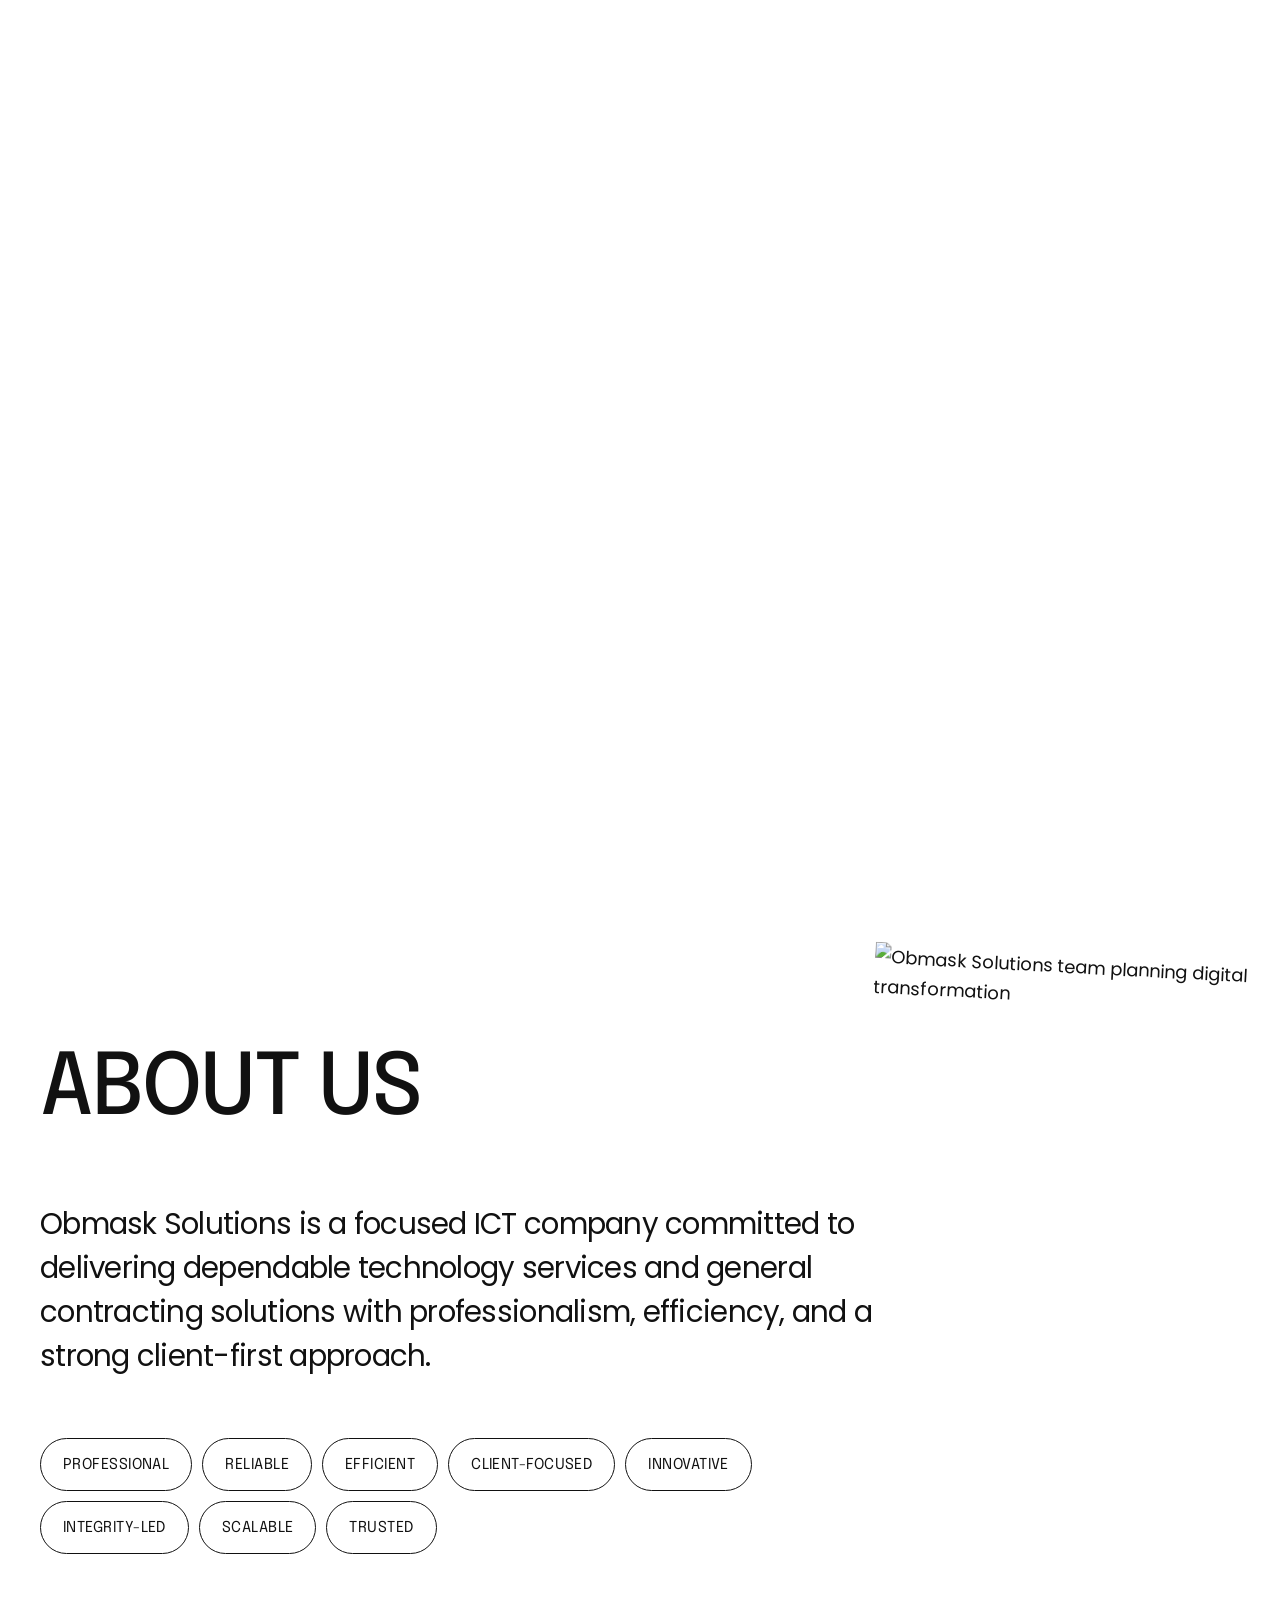
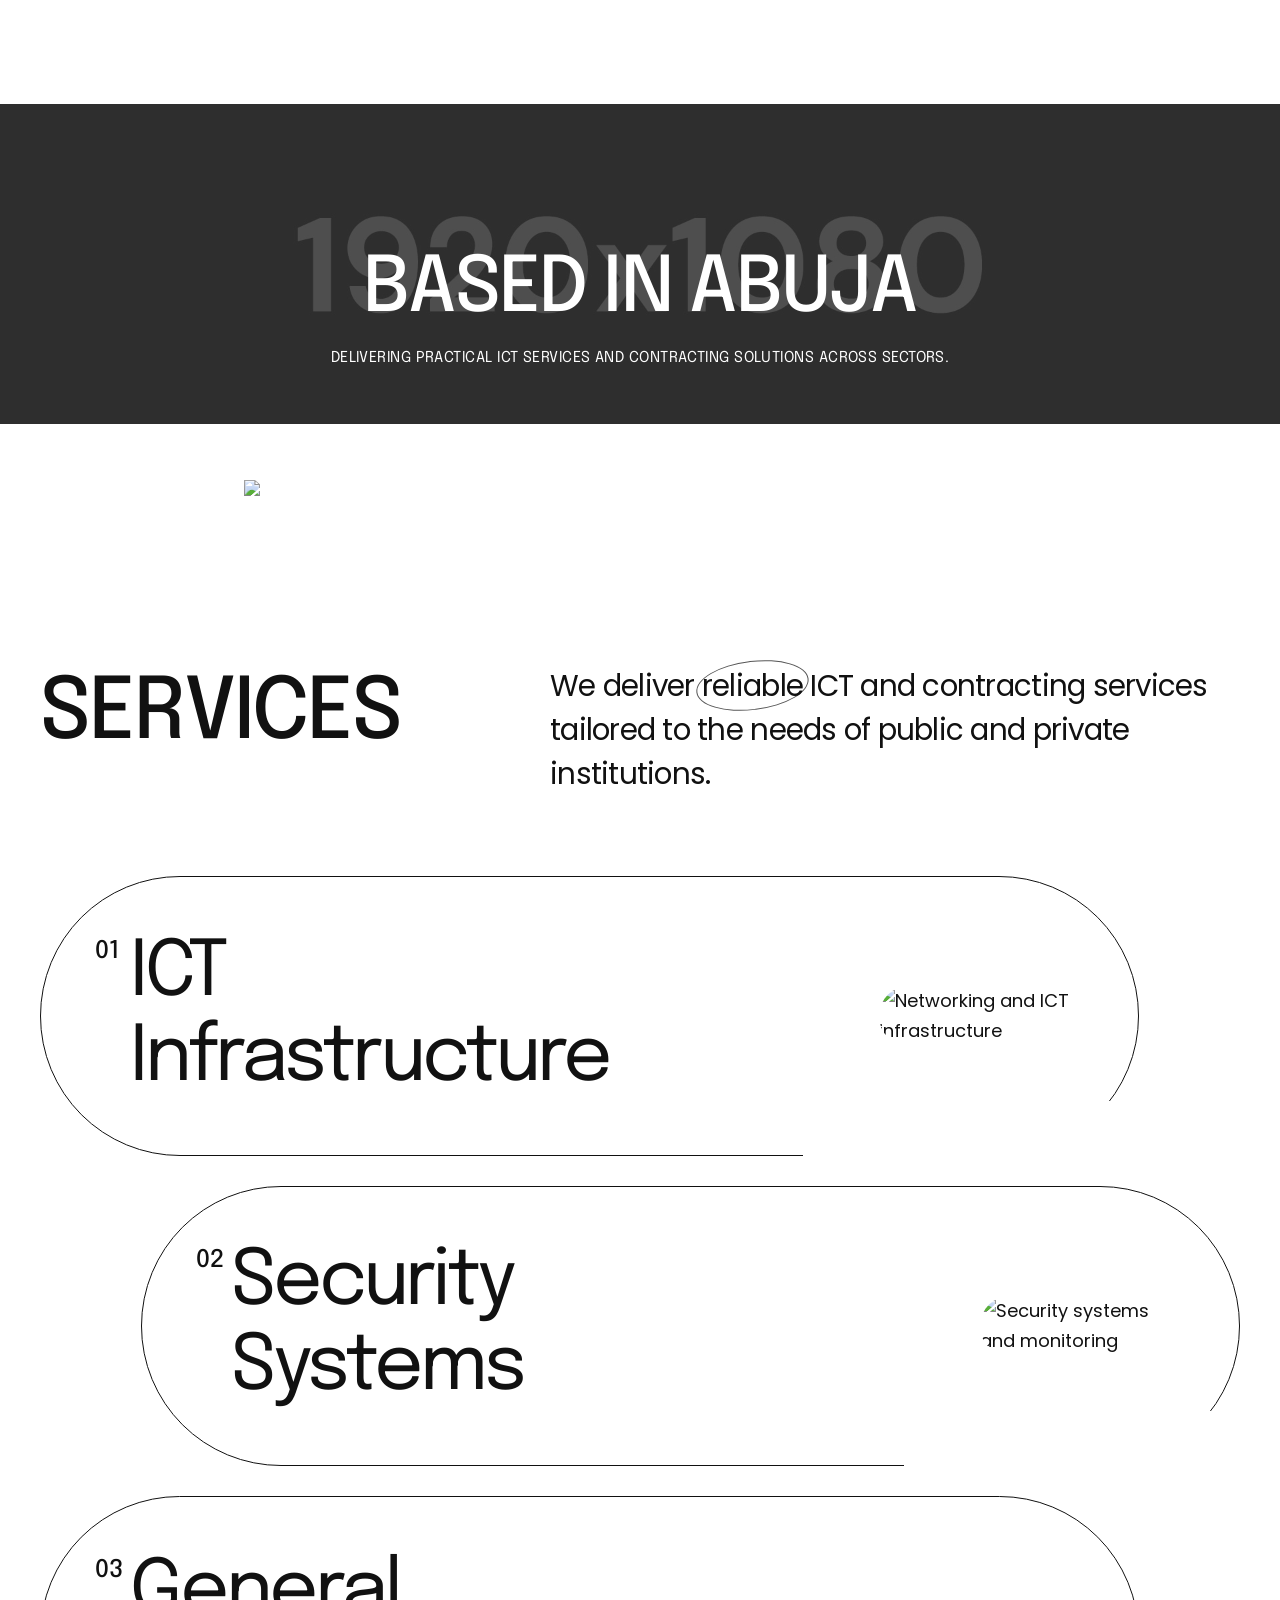
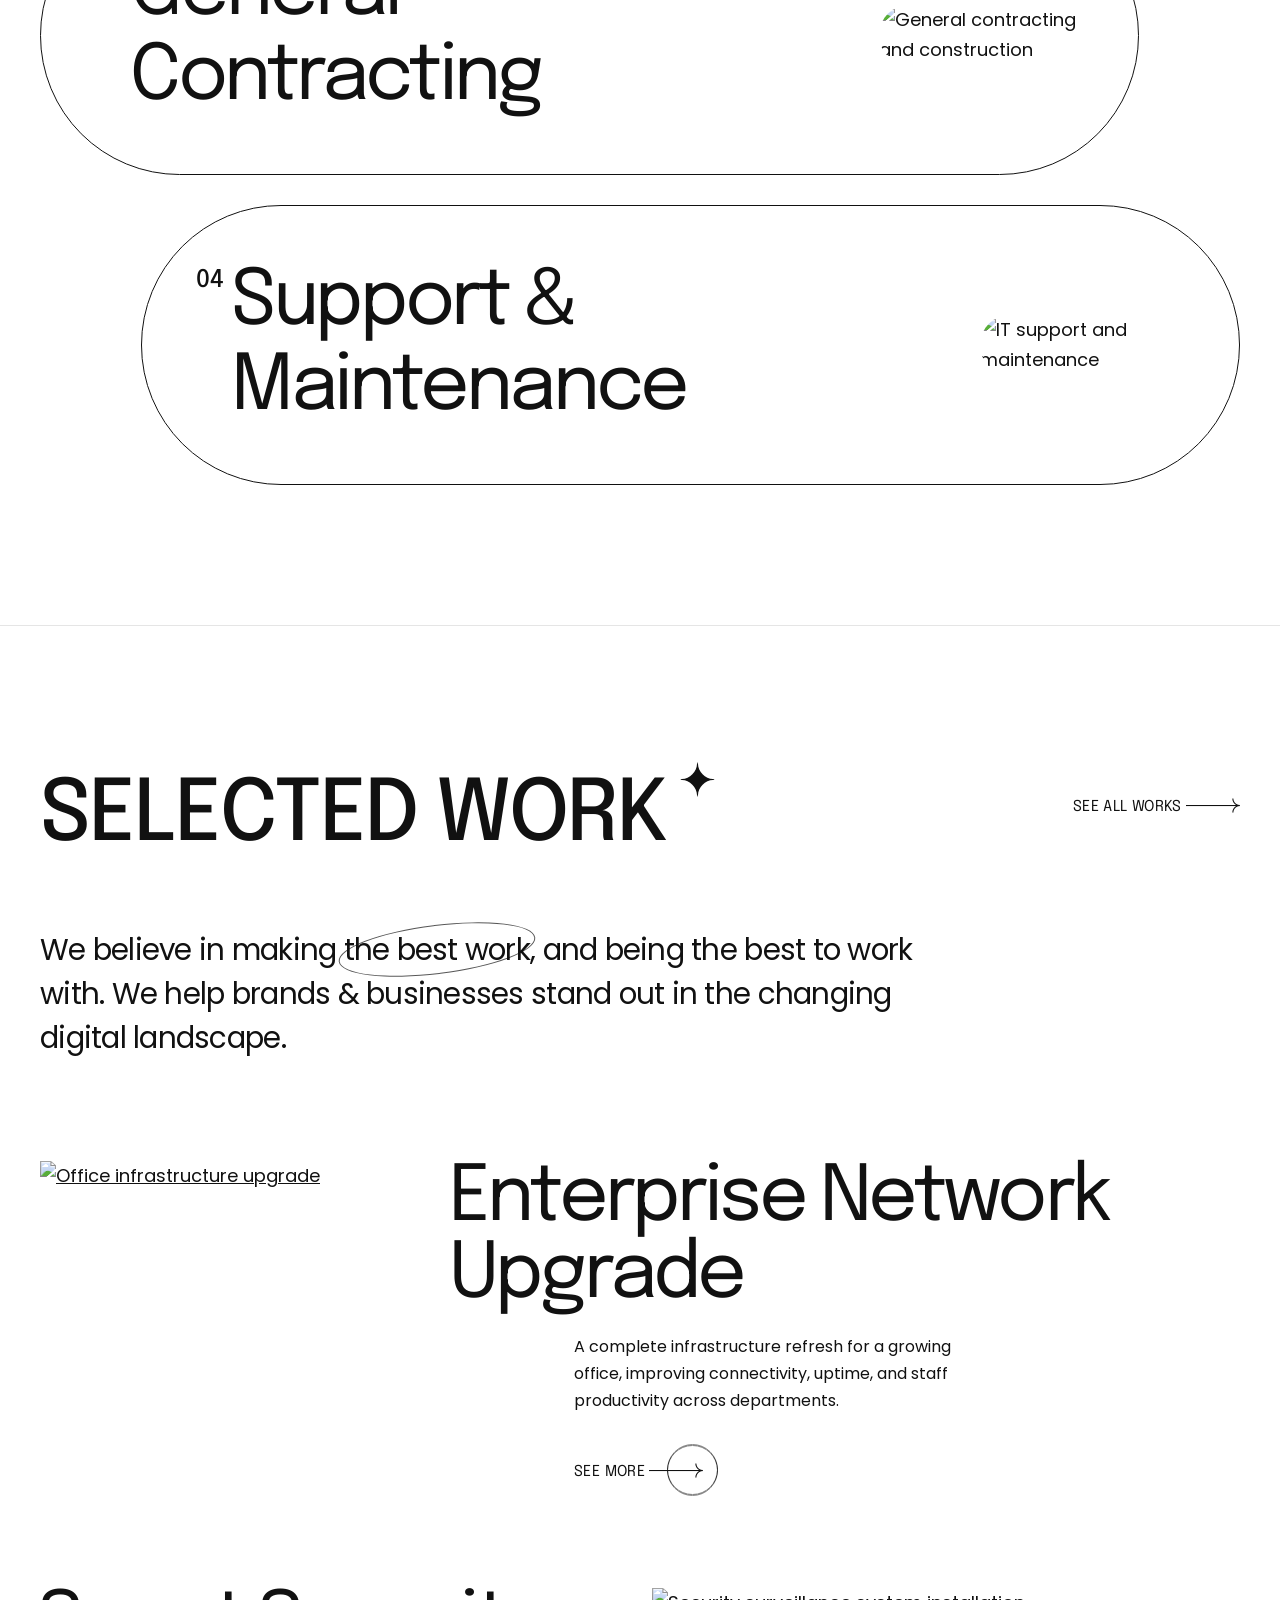
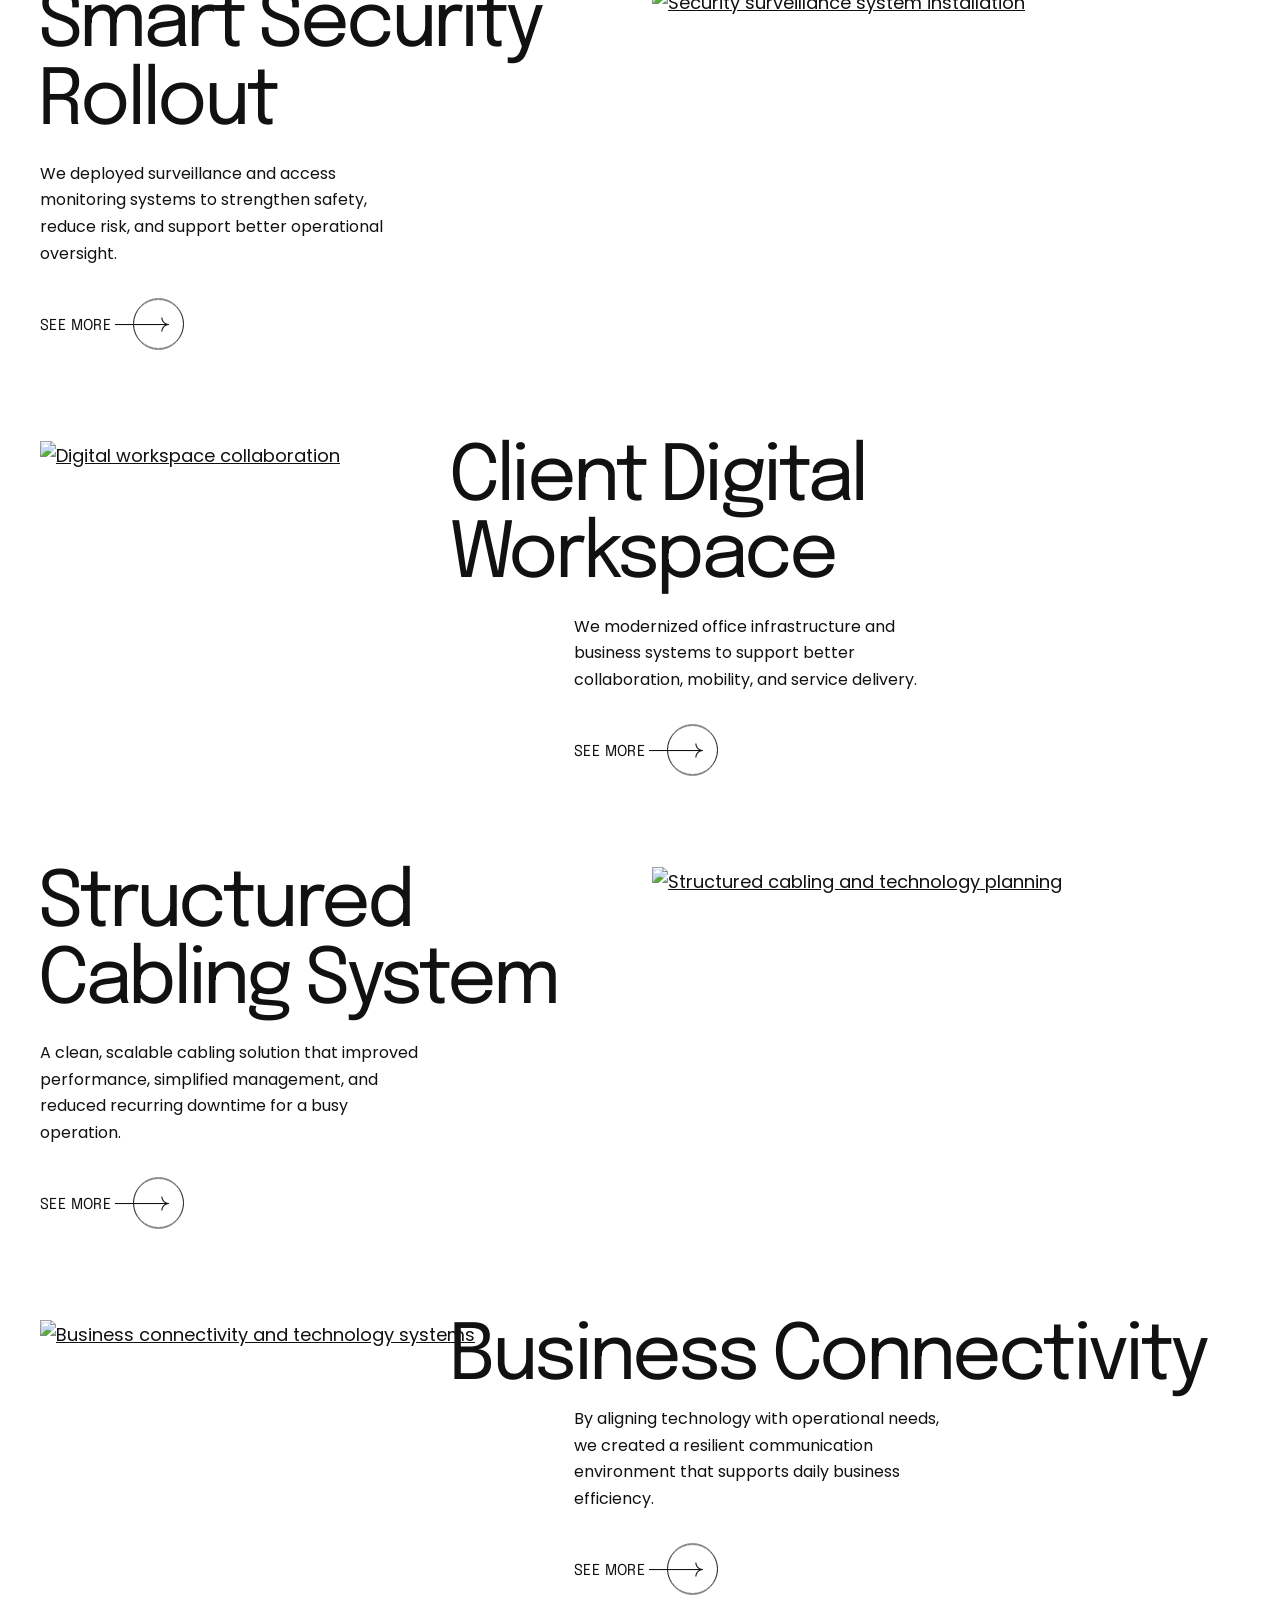
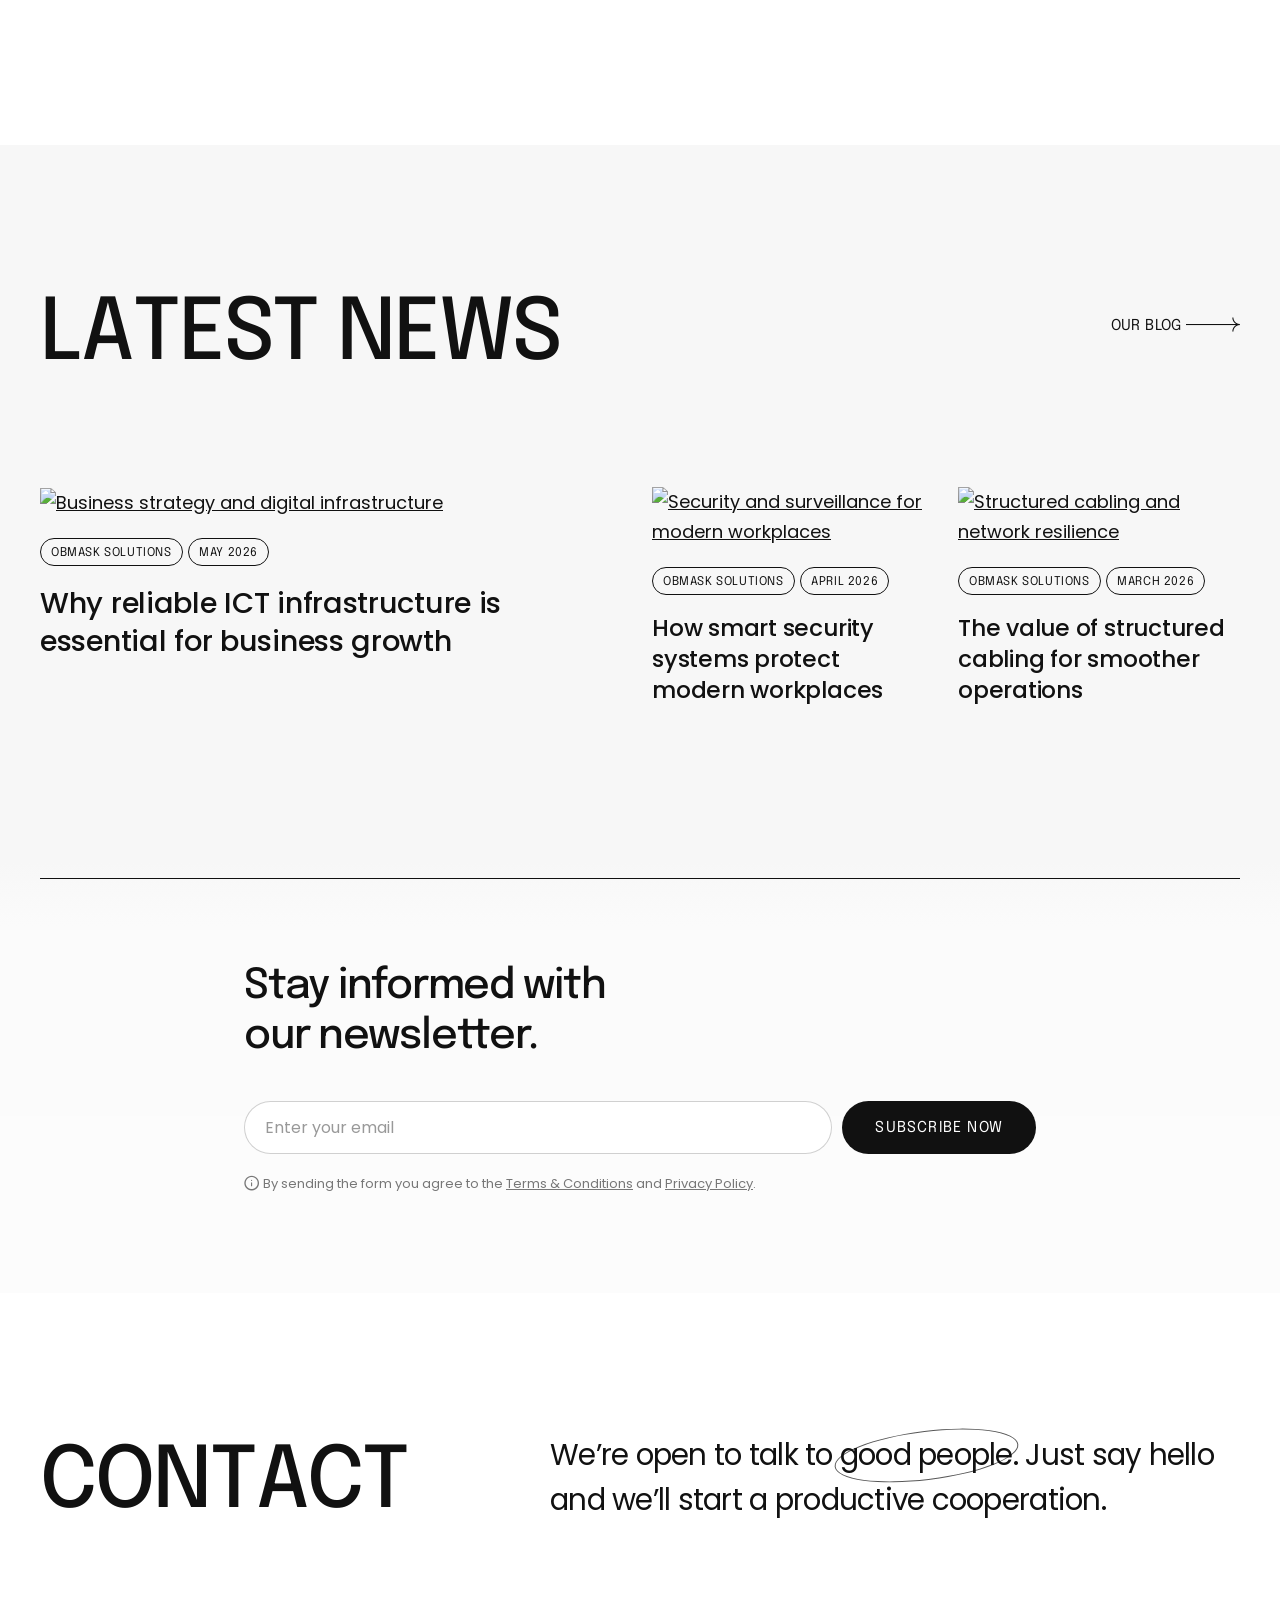
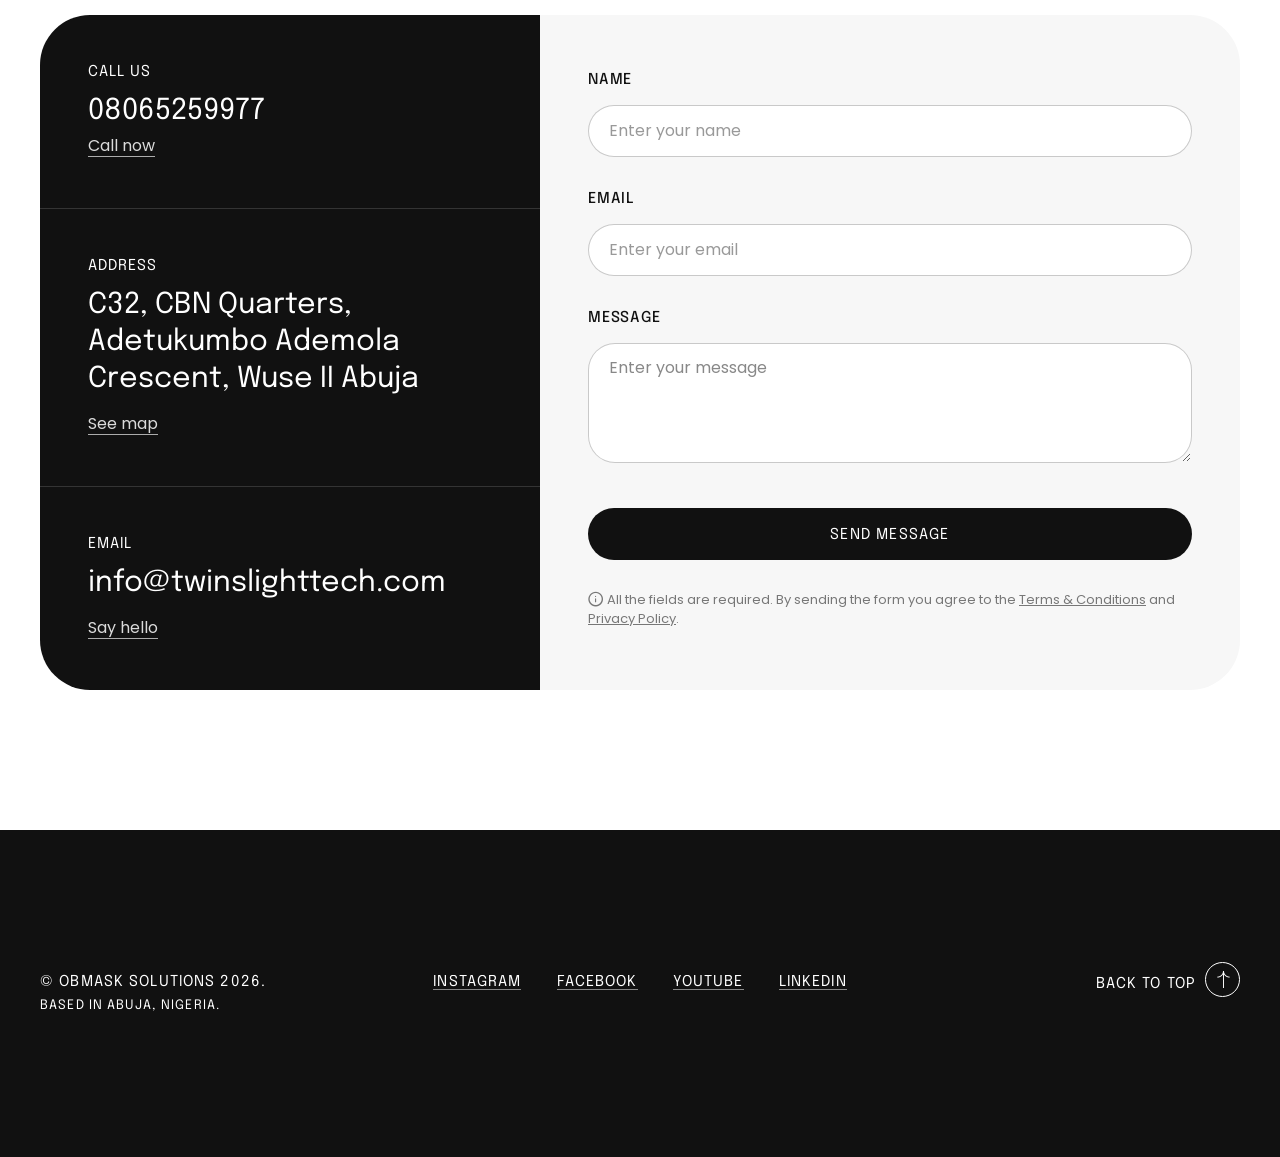
==== commit 49416874: "working" ====
--- a/index.html
+++ b/index.html
@@ -65,7 +65,7 @@
                     <!-- Main Menu -->
                     <div class="inner-nav desktop-nav font-alt">
                         <ul class="clearlist local-scroll justify-content-end">                            
-                            <li><a href="brutalist-multi-page.html" class="active" data-btn-animate="y">Home</a></li>
+                            <li><a href="index.html" class="active" data-btn-animate="y">Home</a></li>
                             <li><a href="brutalist-about.html" data-btn-animate="y">About</a></li>
                             <li><a href="brutalist-services.html" data-btn-animate="y">Services</a></li>
                             <li><a href="brutalist-portfolio.html" data-btn-animate="y">Portfolio</a></li>
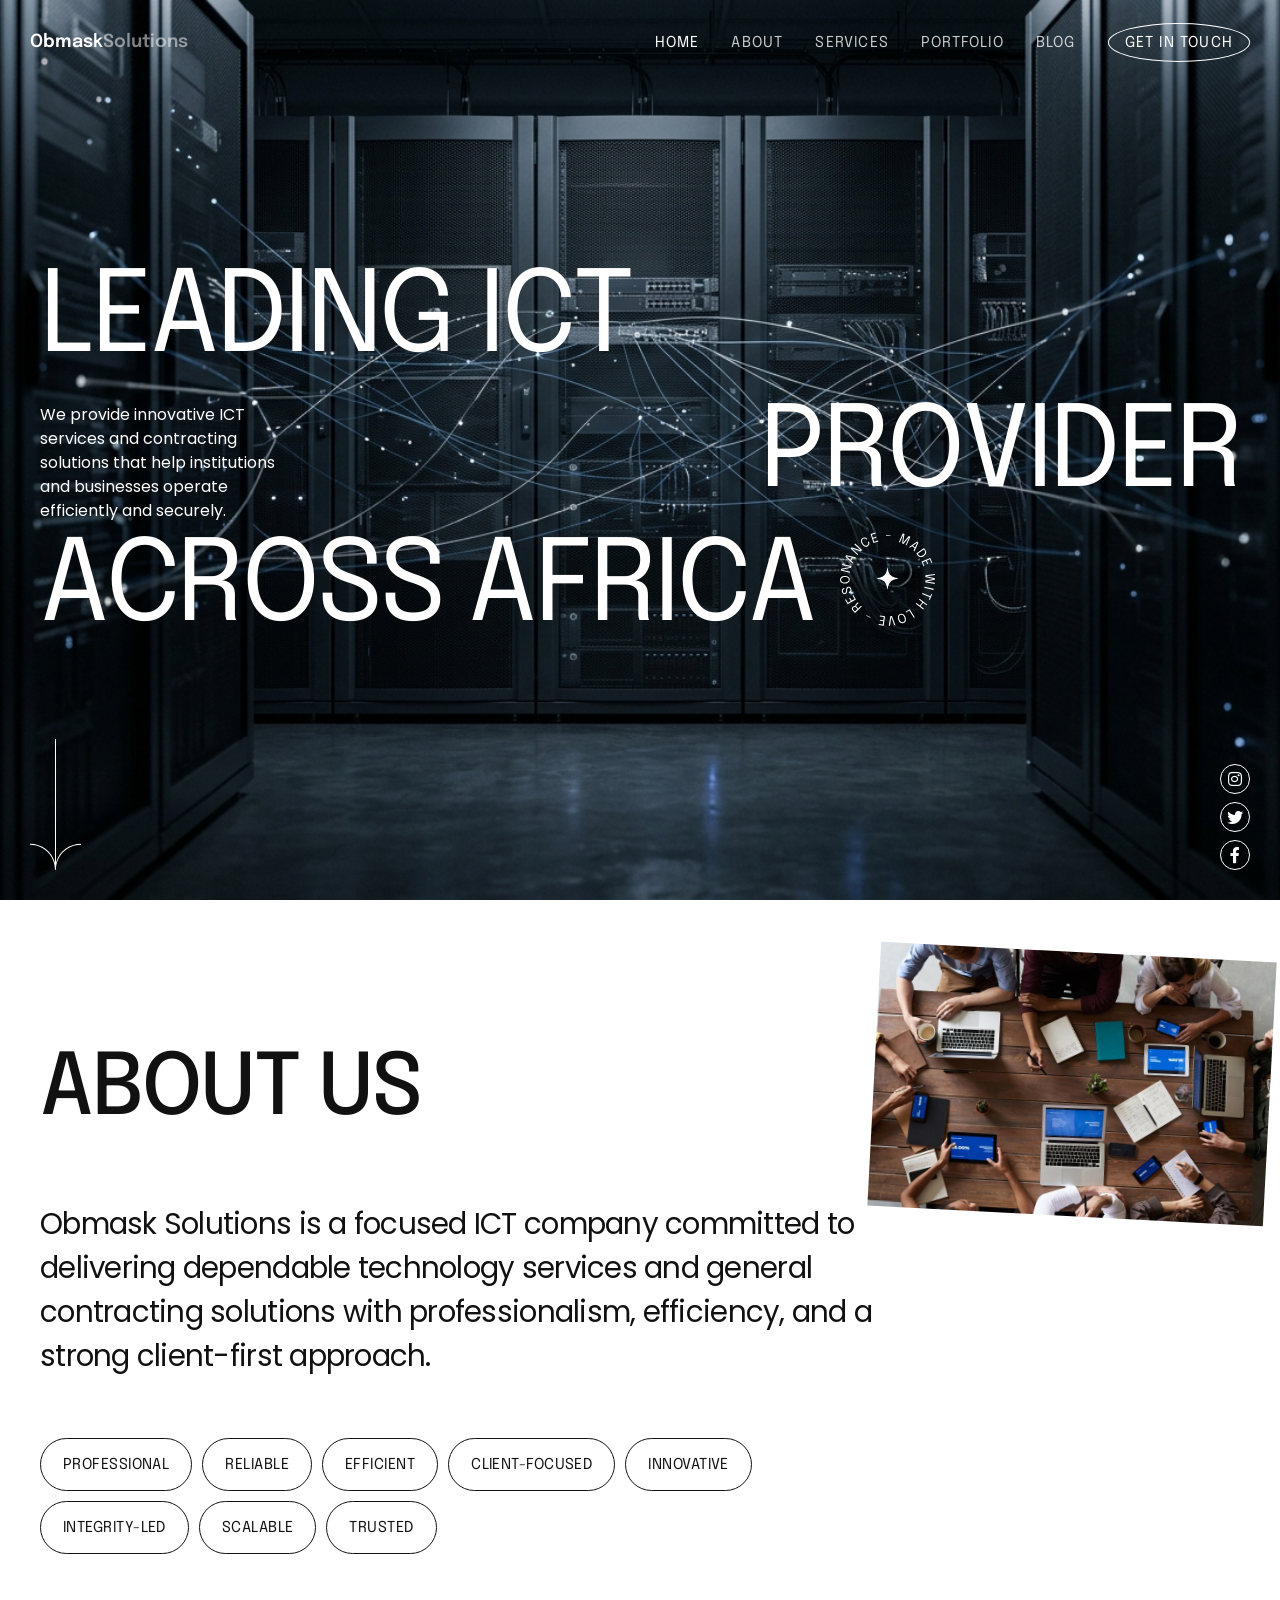
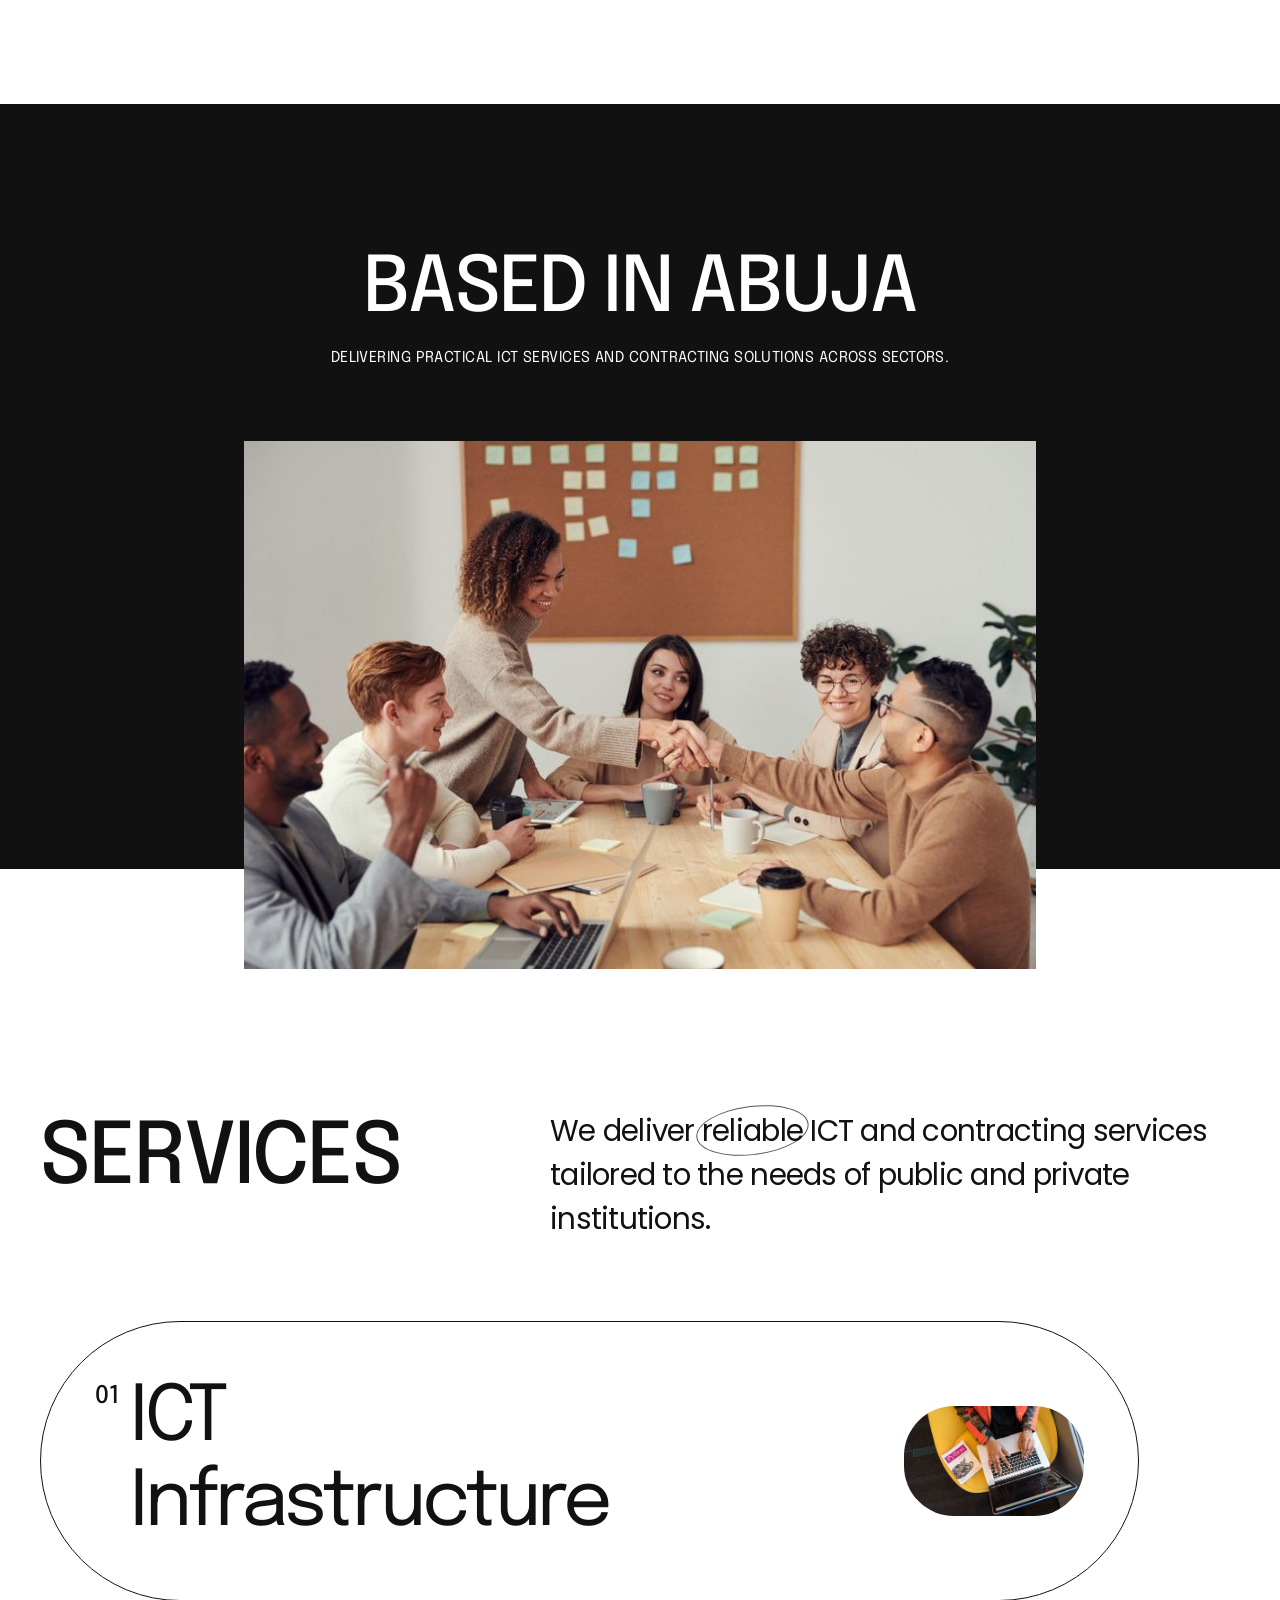
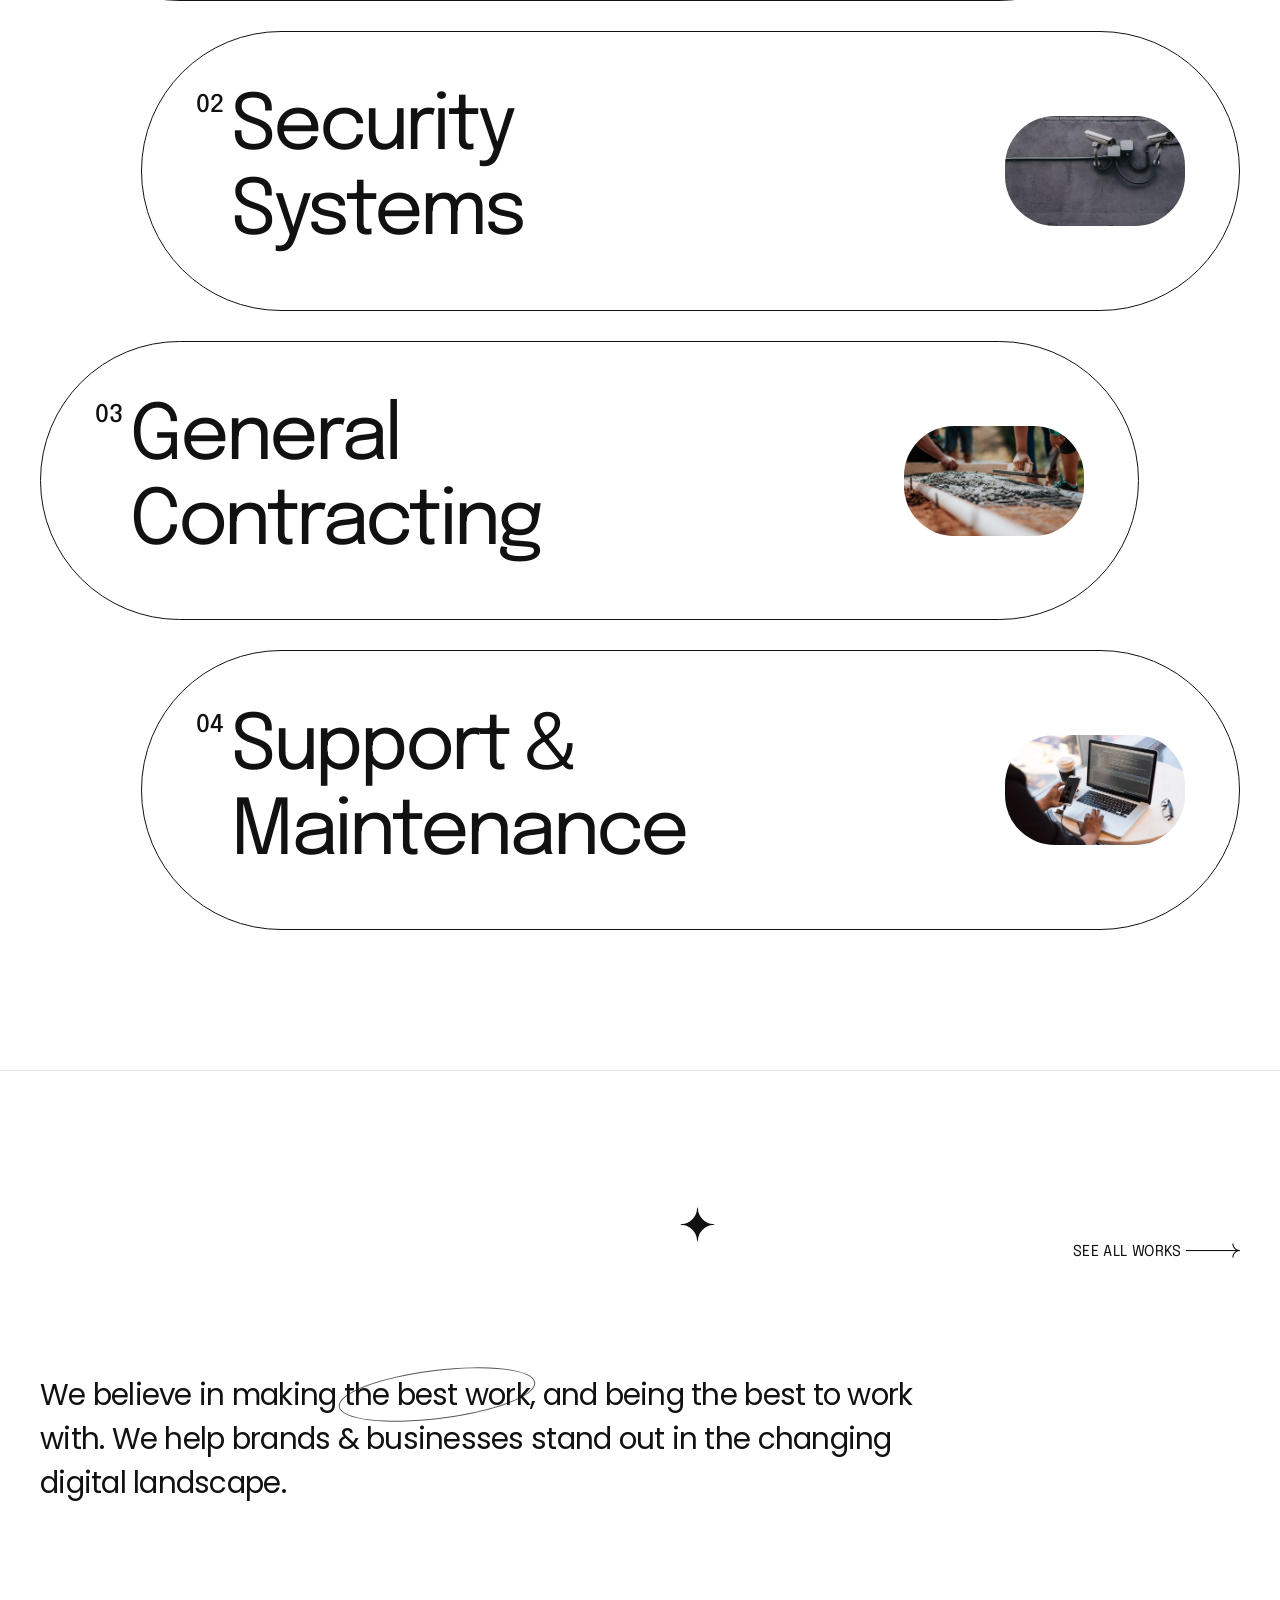
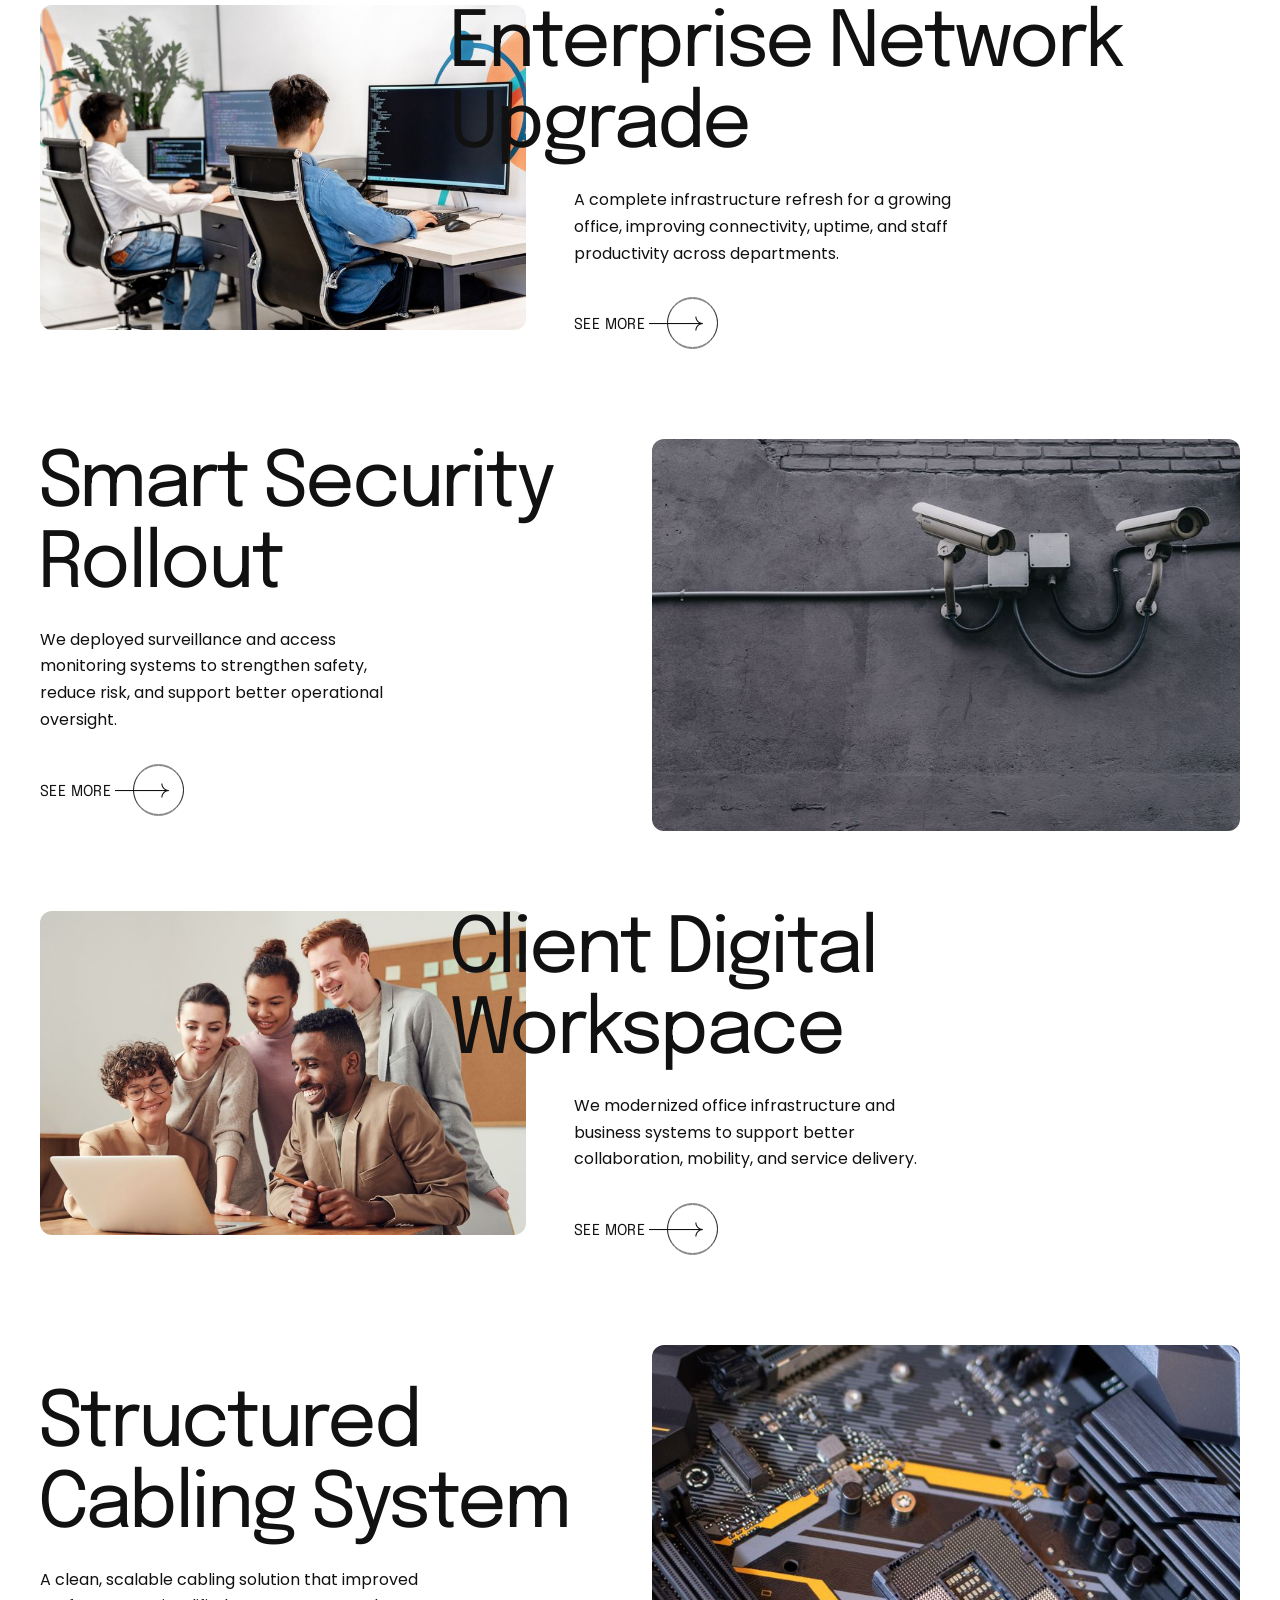
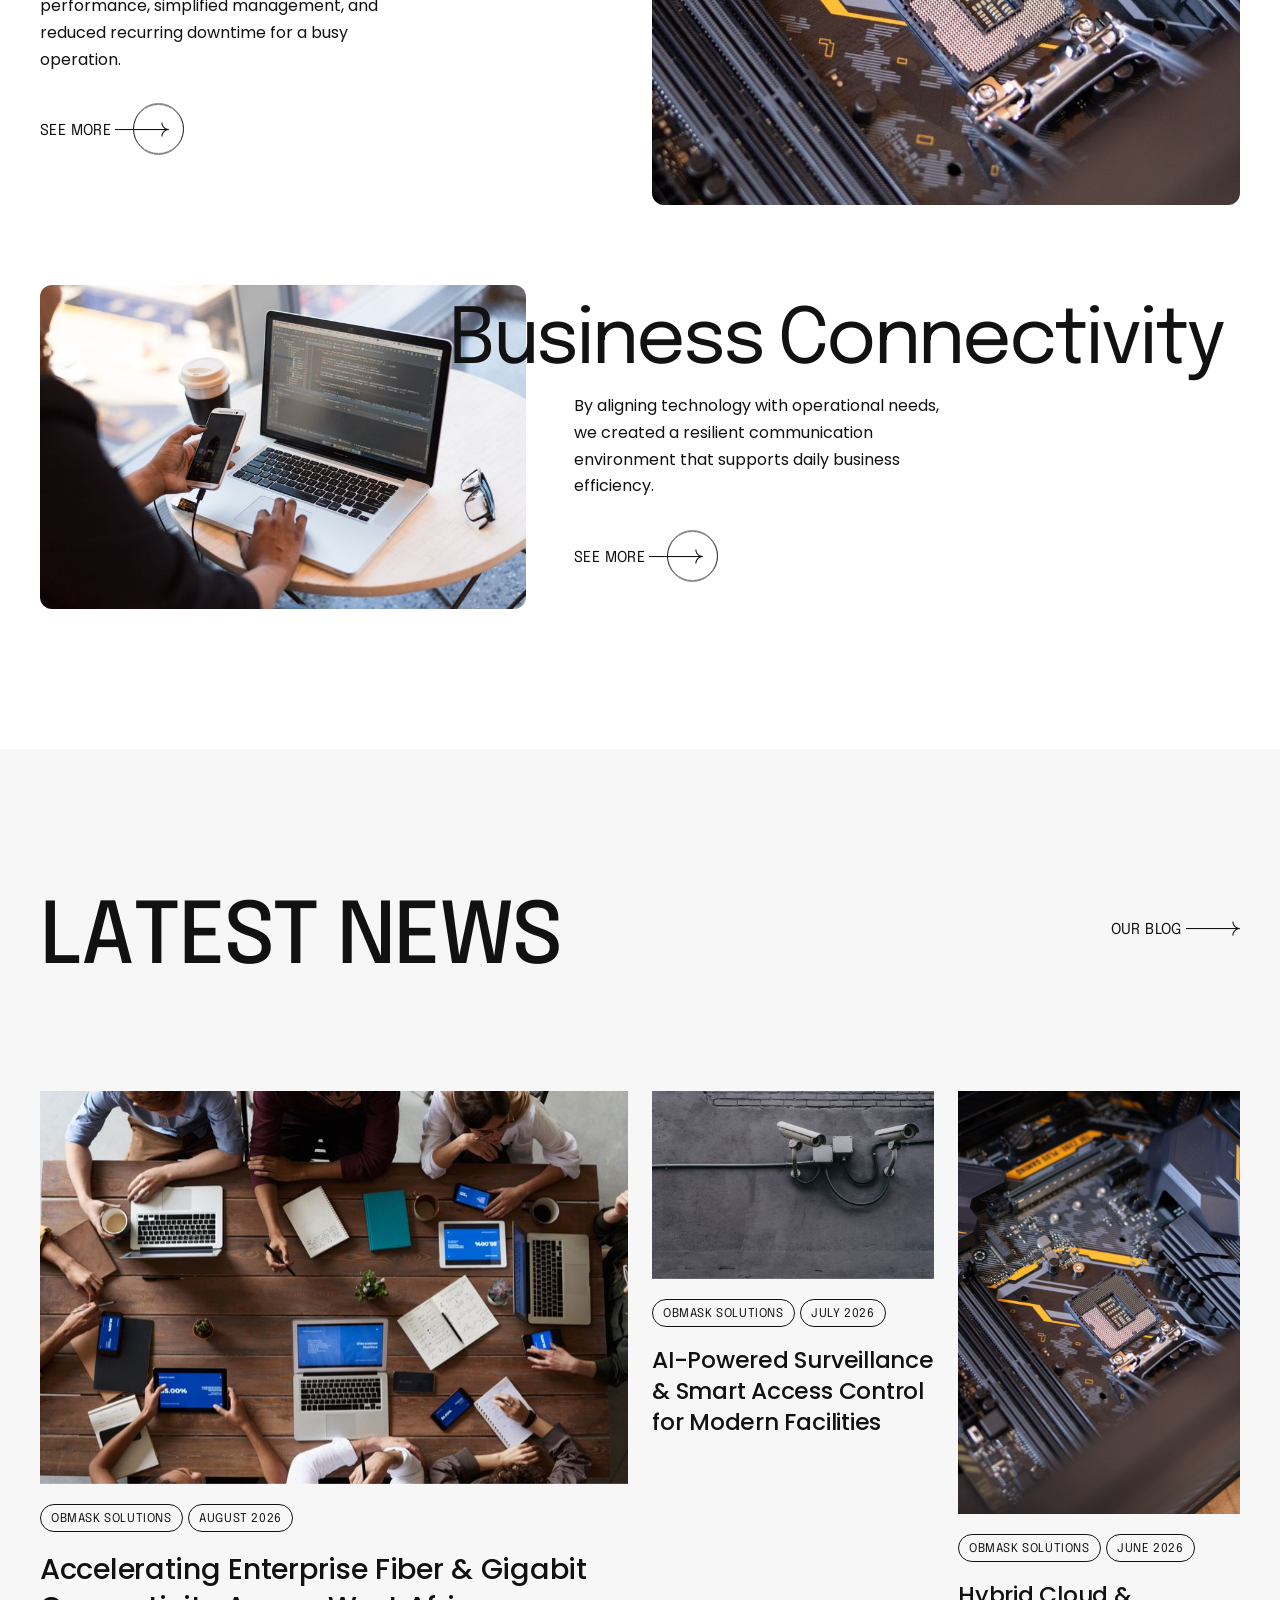
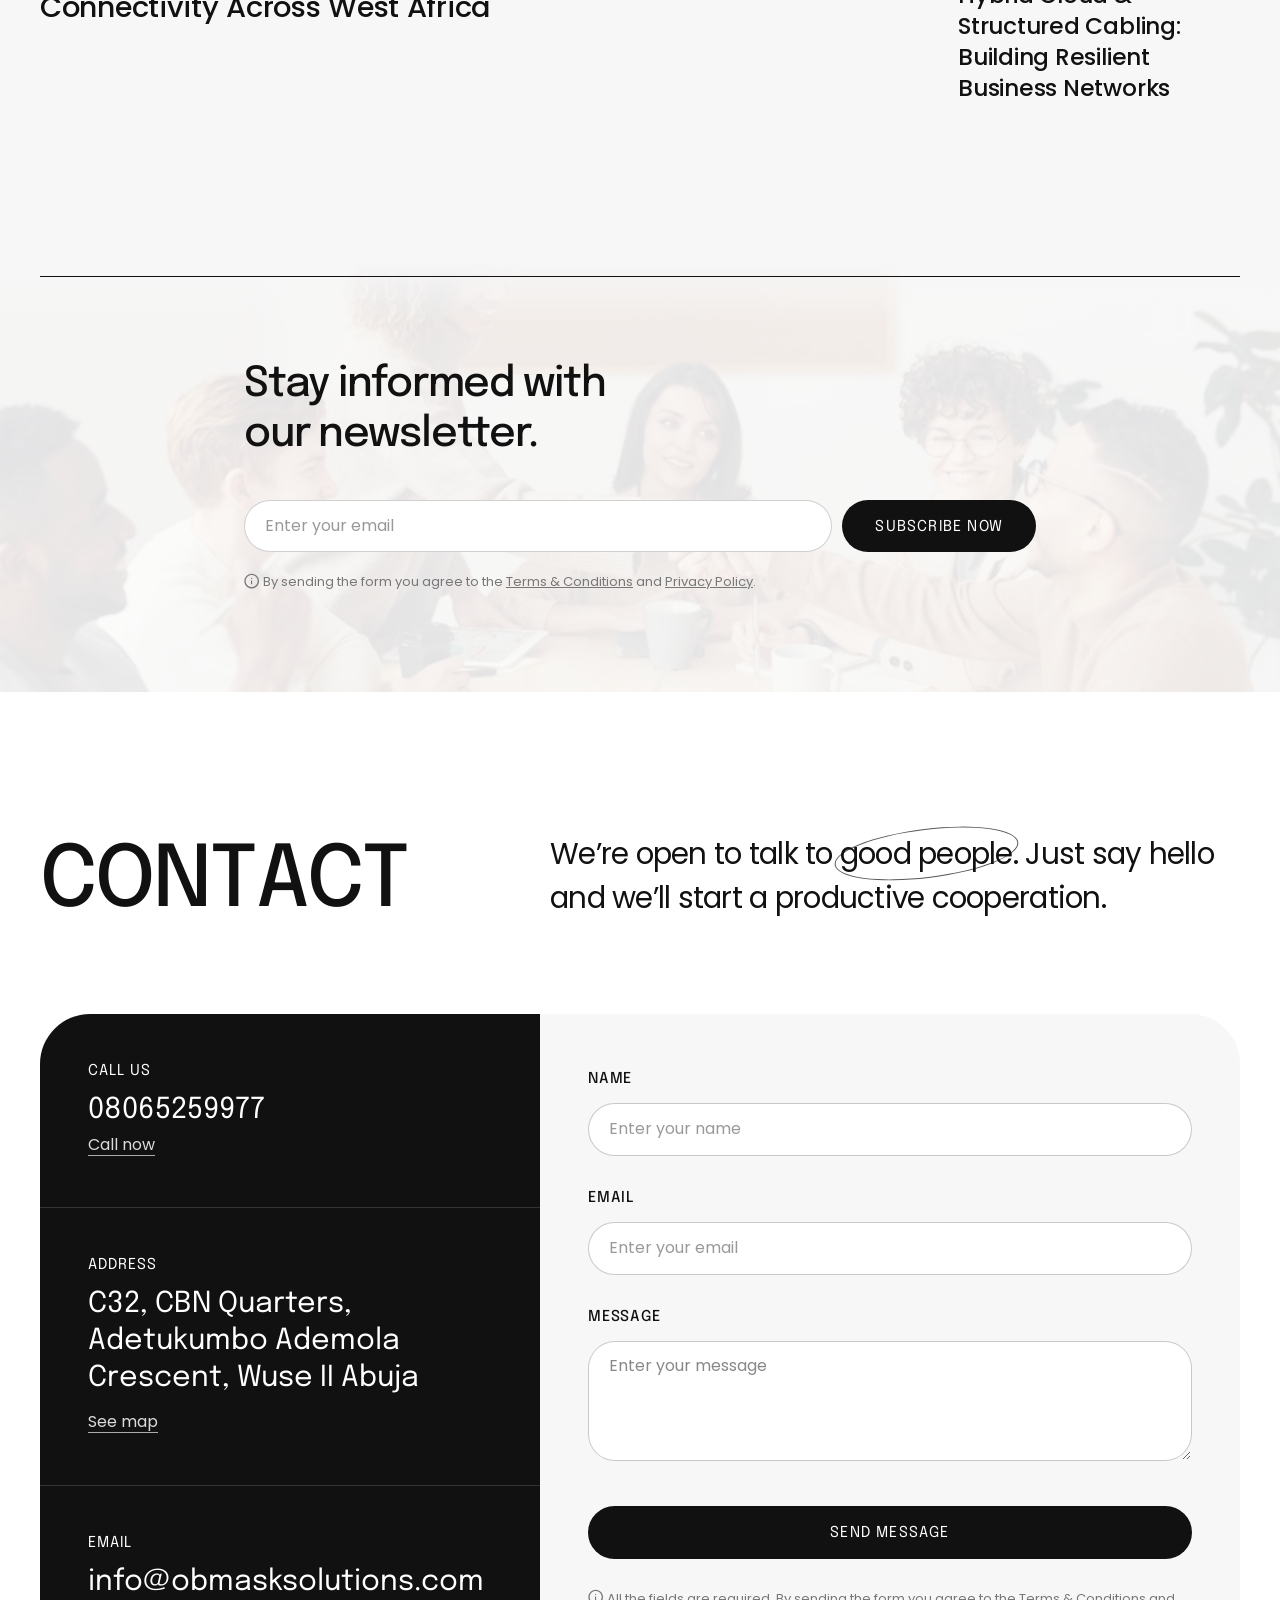
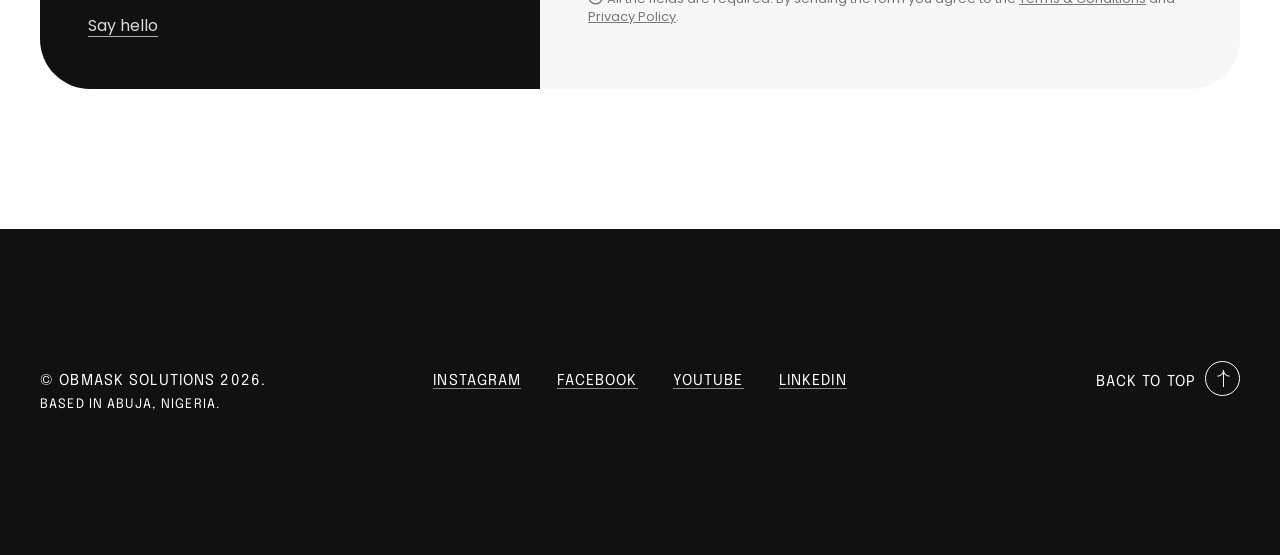
==== commit 25b2a226: "new update" ====
--- a/index.html
+++ b/index.html
@@ -82,7 +82,7 @@
             <main id="main">
             
                 <!-- Home Section -->
-                <section class="home-section parallax-5 light-content" style="background-image: url('https://images.unsplash.com/photo-1516321318423-f06f85e504b3?auto=format&fit=crop&w=1600&q=80')" id="home">
+                <section class="home-section parallax-5 light-content" style="background-image: url('images/hero-bg.jpg')" id="home">
                     <div class="container min-height-100vh d-flex align-items-center pt-100 pb-100 pt-sm-120 pb-sm-140">
                         
                         <!-- Home Section Content -->
@@ -182,7 +182,7 @@
                         <!-- Image -->
                         <div class="row section-image-1-wrap" data-rellax-y data-rellax-speed="1" data-rellax-percentage="0.3">
                             <div class="col-5 offset-7 col-sm-4 offset-sm-8">
-                                <img src="https://images.unsplash.com/photo-1552664730-d307ca884978?auto=format&fit=crop&w=900&q=80" class="section-image-1" alt="Obmask Solutions team planning digital transformation" />
+                                <img src="images/about-team.jpg" class="section-image-1" alt="Obmask Solutions team planning digital transformation" />
                             </div>
                         </div>
                         <!-- End Image -->
@@ -192,23 +192,23 @@
                 <!-- End About Section -->
                 
                 
-                <!-- Image Section -->
-                <section class="page-section bg-dark-1 bg-dark-alpha-70 light-content bg-scroll pb-0 z-index-1" style="background-image: url(images/demo-brutalist/section-bg-2.jpg)">
+                <!-- Based in Abuja Section -->
+                <section class="page-section bg-dark-1 light-content pb-0 z-index-1">
                     <div class="container position-relative">                    
                         
                          <div class="row">
-                             <div class="col-md-10 offset-md-1 col-lg-8 offset-lg-2">
-                                 <h2 class="section-title-medium font-alt uppercase text-center mb-10">
+                             <div class="col-md-10 offset-md-1 col-lg-8 offset-lg-2 text-center">
+                                 <h2 class="section-title-medium font-alt uppercase mb-10">
                                      <span class="wow charsAnimInLong" data-splitting="chars">Based in Abuja</span>
                                  </h2>
-                                 <p class="section-title-descr font-alt text-center wow fadeInUp" data-wow-delay="0.1s">Delivering practical ICT services and contracting solutions across sectors.</p>
-                                 <img src="https://images.unsplash.com/photo-1522202176988-66273c2fd55f?auto=format&fit=crop&w=1200&q=80" class="mt-70 mt-md-40 mt-sm-20 mb-n100 mb-md-n70 mb-sm-n50" alt="Technology team collaborating on infrastructure upgrades" />
+                                 <p class="section-title-descr font-alt mb-0 wow fadeInUp" data-wow-delay="0.1s">Delivering practical ICT services and contracting solutions across sectors.</p>
+                                 <img src="images/abuja-team.jpg" class="mt-70 mt-md-40 mt-sm-20 mb-n100 mb-md-n70 mb-sm-n50" alt="Technology team collaborating on infrastructure upgrades" />
                              </div>
                          </div>
                     
                     </div>
                 </section>
-                <!-- End Image Section -->
+                <!-- End Based in Abuja Section -->
                 
                 
                 <!-- Services Section -->
@@ -246,7 +246,7 @@
                                         </div>
                                         <div class="col-5 d-flex align-items-center">
                                             <div class="services-2-image">
-                                                <img src="https://images.unsplash.com/photo-1558494949cc2d8f56f0fd80?auto=format&fit=crop&w=900&q=80" alt="Networking and ICT infrastructure" />
+                                                <img src="images/service-1.jpg" alt="Networking and ICT infrastructure" />
                                             </div>
                                         </div>
                                     </div>
@@ -274,7 +274,7 @@
                                         </div>
                                         <div class="col-5 d-flex align-items-center">
                                             <div class="services-2-image">
-                                                <img src="https://images.unsplash.com/photo-1581092580497-e0d23a7b0e35?auto=format&fit=crop&w=900&q=80" alt="Security systems and monitoring" />
+                                                <img src="images/service-2.jpg" alt="Security systems and monitoring" />
                                             </div>
                                         </div>
                                     </div>
@@ -302,7 +302,7 @@
                                         </div>
                                         <div class="col-5 d-flex align-items-center">
                                             <div class="services-2-image">
-                                                <img src="https://images.unsplash.com/photo-1504307651254-35680f356dfd?auto=format&fit=crop&w=900&q=80" alt="General contracting and construction" />
+                                                <img src="images/service-3.jpg" alt="General contracting and construction" />
                                             </div>
                                         </div>
                                     </div>
@@ -330,7 +330,7 @@
                                         </div>
                                         <div class="col-5 d-flex align-items-center">
                                             <div class="services-2-image">
-                                                <img src="https://images.unsplash.com/photo-1518770660439-4636190af475?auto=format&fit=crop&w=900&q=80" alt="IT support and maintenance" />
+                                                <img src="images/service-4.jpg" alt="IT support and maintenance" />
                                             </div>
                                         </div>
                                     </div>
@@ -393,7 +393,7 @@
                             <div class="portfolio-1-item row mb-80 mb-sm-50 wow fadeInUp" data-wow-delay="0.1s">
                                 <div class="col-md-5 mb-sm-30">
                                     <div class="portfolio-1-image">
-                                        <a href="brutalist-portfolio-single.html"><img src="https://images.unsplash.com/photo-1497366754035-f200968a6e72?auto=format&fit=crop&w=900&q=80" loading="lazy" width="700" height="848" alt="Office infrastructure upgrade" /></a>
+                                        <a href="brutalist-portfolio-single.html"><img src="images/portfolio-1.jpg" loading="lazy" width="700" height="848" alt="Office infrastructure upgrade" /></a>
                                     </div>
                                 </div>
                                 <div class="col-md-7 d-flex align-items-center">
@@ -431,7 +431,7 @@
                                 </div>
                                 <div class="col-md-6 order-first order-md-last mb-sm-30">
                                     <div class="portfolio-1-image">
-                                        <a href="brutalist-portfolio-single.html"><img src="https://images.unsplash.com/photo-1563013544-824ae1b704d3?auto=format&fit=crop&w=1100&q=80" loading="lazy" width="848" height="700" alt="Security surveillance system installation" /></a>
+                                        <a href="brutalist-portfolio-single.html"><img src="images/portfolio-2.jpg" loading="lazy" width="848" height="700" alt="Security surveillance system installation" /></a>
                                     </div>
                                 </div>
                             </div>
@@ -441,7 +441,7 @@
                             <div class="portfolio-1-item row mb-80 mb-sm-50 wow fadeInUp" data-wow-delay="0.1s">
                                 <div class="col-md-5 mb-sm-30">
                                     <div class="portfolio-1-image">
-                                        <a href="brutalist-portfolio-single.html"><img src="https://images.unsplash.com/photo-1522202176988-66273c2fd55f?auto=format&fit=crop&w=900&q=80" loading="lazy" width="700" height="848" alt="Digital workspace collaboration" /></a>
+                                        <a href="brutalist-portfolio-single.html"><img src="images/portfolio-3.jpg" loading="lazy" width="700" height="848" alt="Digital workspace collaboration" /></a>
                                     </div>
                                 </div>
                                 <div class="col-md-7 d-flex align-items-center">
@@ -479,7 +479,7 @@
                                 </div>
                                 <div class="col-md-6 order-first order-md-last mb-sm-30">
                                     <div class="portfolio-1-image">
-                                        <a href="brutalist-portfolio-single.html"><img src="https://images.unsplash.com/photo-1516321318423-f06f85e504b3?auto=format&fit=crop&w=1100&q=80" loading="lazy" width="848" height="700" alt="Structured cabling and technology planning" /></a>
+                                        <a href="brutalist-portfolio-single.html"><img src="images/portfolio-4.jpg" loading="lazy" width="848" height="700" alt="Structured cabling and technology planning" /></a>
                                     </div>
                                 </div>
                             </div>
@@ -489,7 +489,7 @@
                             <div class="portfolio-1-item row wow fadeInUp" data-wow-delay="0.1s">
                                 <div class="col-md-5 mb-sm-30">
                                     <div class="portfolio-1-image">
-                                        <a href="brutalist-portfolio-single.html"><img src="https://images.unsplash.com/photo-1516321165247-4aa89a48be28?auto=format&fit=crop&w=900&q=80" loading="lazy" width="700" height="848" alt="Business connectivity and technology systems" /></a>
+                                        <a href="brutalist-portfolio-single.html"><img src="images/portfolio-5.jpg" loading="lazy" width="700" height="848" alt="Business connectivity and technology systems" /></a>
                                     </div>
                                 </div>
                                 <div class="col-md-7 d-flex align-items-center">
@@ -544,15 +544,15 @@
                             <div class="post-prev-1 col-lg-6 mt-30 wow fadeInLeft">                                
                                 
                                 <div class="post-prev-1-img">
-                                    <a href="brutalist-blog-single.html"><img src="https://images.unsplash.com/photo-1552664730-d307ca884978?auto=format&fit=crop&w=1200&q=80" alt="Business strategy and digital infrastructure" /></a>
+                                    <a href="news-1.html"><img src="images/blog-1.jpg" alt="Accelerating Enterprise Fiber & Gigabit Connectivity" /></a>
                                 </div>
                                 
                                 <div class="post-prev-1-info">
                                     <span class="post-prev-1-infro-item"><span class="visually-hidden">Author:</span>Obmask Solutions</span>
-                                    <span class="post-prev-1-infro-item"><span class="visually-hidden">Date:</span>May 2026</span>
-                                </div>
-                                
-                                <h3 class="post-prev-1-title large"><a href="brutalist-blog-single.html">Why reliable ICT infrastructure is essential for business growth</a></h3>
+                                    <span class="post-prev-1-infro-item"><span class="visually-hidden">Date:</span>August 2026</span>
+                                </div>
+                                
+                                <h3 class="post-prev-1-title large"><a href="news-1.html">Accelerating Enterprise Fiber & Gigabit Connectivity Across West Africa</a></h3>
                                                           
                             </div>
                             <!-- End Post Item -->
@@ -561,15 +561,15 @@
                             <div class="post-prev-1 col-sm-6 col-lg-3 mt-30 wow fadeInLeft" data-wow-delay="0.2s">                                
                                 
                                 <div class="post-prev-1-img">
-                                    <a href="brutalist-blog-single.html"><img src="https://images.unsplash.com/photo-1581092918056-0c4c3acd3789?auto=format&fit=crop&w=900&q=80" alt="Security and surveillance for modern workplaces" /></a>
+                                    <a href="news-2.html"><img src="images/blog-2.jpg" alt="AI-Powered Surveillance & Smart Access Control" /></a>
                                 </div>
                                 
                                 <div class="post-prev-1-info">
                                     <span class="post-prev-1-infro-item"><span class="visually-hidden">Author:</span>Obmask Solutions</span>
-                                    <span class="post-prev-1-infro-item"><span class="visually-hidden">Date:</span>April 2026</span>
+                                    <span class="post-prev-1-infro-item"><span class="visually-hidden">Date:</span>July 2026</span>
                                 </div> 
                                 
-                                <h3 class="post-prev-1-title"><a href="brutalist-blog-single.html">How smart security systems protect modern workplaces</a></h3>
+                                <h3 class="post-prev-1-title"><a href="news-2.html">AI-Powered Surveillance & Smart Access Control for Modern Facilities</a></h3>
                                                           
                             </div>
                             <!-- End Post Item -->
@@ -578,15 +578,15 @@
                             <div class="post-prev-1 col-sm-6 col-lg-3 mt-30 wow fadeInLeft" data-wow-delay="0.4s">                                
                                 
                                 <div class="post-prev-1-img">
-                                    <a href="brutalist-blog-single.html"><img src="https://images.unsplash.com/photo-1518770660439-4636190af475?auto=format&fit=crop&w=900&q=80" alt="Structured cabling and network resilience" /></a>
+                                    <a href="news-3.html"><img src="images/blog-3.jpg" alt="Hybrid Cloud & Structured Cabling" /></a>
                                 </div>
                                 
                                 <div class="post-prev-1-info">
                                     <span class="post-prev-1-infro-item"><span class="visually-hidden">Author:</span>Obmask Solutions</span>
-                                    <span class="post-prev-1-infro-item"><span class="visually-hidden">Date:</span>March 2026</span>
-                                </div>
-                                
-                                <h3 class="post-prev-1-title"><a href="brutalist-blog-single.html">The value of structured cabling for smoother operations</a></h3>
+                                    <span class="post-prev-1-infro-item"><span class="visually-hidden">Date:</span>June 2026</span>
+                                </div>
+                                
+                                <h3 class="post-prev-1-title"><a href="news-3.html">Hybrid Cloud & Structured Cabling: Building Resilient Business Networks</a></h3>
                                                           
                             </div>
                             <!-- End Post Item -->
@@ -599,7 +599,7 @@
                 
                 
                 <!-- Newsletter Section -->
-                <section class="small-section bg-gray-light-2 bg-light-alpha-90 bg-scroll" style="background-image: url('https://images.unsplash.com/photo-1522202176988-66273c2fd55f?auto=format&fit=crop&w=1600&q=80')">
+                <section class="small-section bg-gray-light-2 bg-light-alpha-90 bg-scroll" style="background-image: url('images/abuja-team.jpg')">
                     <div class="section-gradient-top"></div>                    
                     <div class="position-absolute top-0 start-0 w-100">
                         <div class="container">
@@ -698,10 +698,10 @@
                                     <div class="p-4 p-md-5">
                                         <h3 class="contact-1-title">Email</h3>
                                         <div class="contact-1-text text-break mb-10">
-                                            info@twinslighttech.com
+                                            info@obmasksolutions.com
                                         </div>
                                         <div class="contact-1-link">
-                                            <a href="mailto:info@twinslighttech.com">Say hello</a>
+                                            <a href="mailto:info@obmasksolutions.com">Say hello</a>
                                         </div>
                                     </div>
                                     
--- a/css/style.css
+++ b/css/style.css
@@ -5713,13 +5713,17 @@
     letter-spacing: 0;
 }
 .services-2-image{
-    max-width: 218px;
+    width: 180px;
+    height: 110px;
     margin-left: auto;
     will-change: transform;
     transition: transform .375s var(--ease-out-medium);
 }
 .services-2-image img{
-    border-radius: 70px;
+    width: 100%;
+    height: 100%;
+    object-fit: cover;
+    border-radius: 50px;
 }
 .services-2-descr{
     position: relative;    
@@ -7596,6 +7600,12 @@
     transition: all 2s var(--ease-out-medium);
     will-change: clip-path;
 }
+.portfolio-1-image img{
+    width: 100%;
+    max-height: 460px;
+    object-fit: cover;
+    border-radius: 12px;
+}
 .portfolio-1-image:hover{
     clip-path: inset(10px);
 }
@@ -7609,11 +7619,11 @@
 }
 .portfolio-1-title{
     position: relative;
-    margin-left: -105px;
-    font-size: 82px;
+    margin-left: 0;
+    font-size: 72px;
     font-weight: 400;
-    line-height: 1;
-    letter-spacing: -0.05em;
+    line-height: 1.05;
+    letter-spacing: -0.04em;
 }
 .portfolio-1-title a{
     display: inline-block;
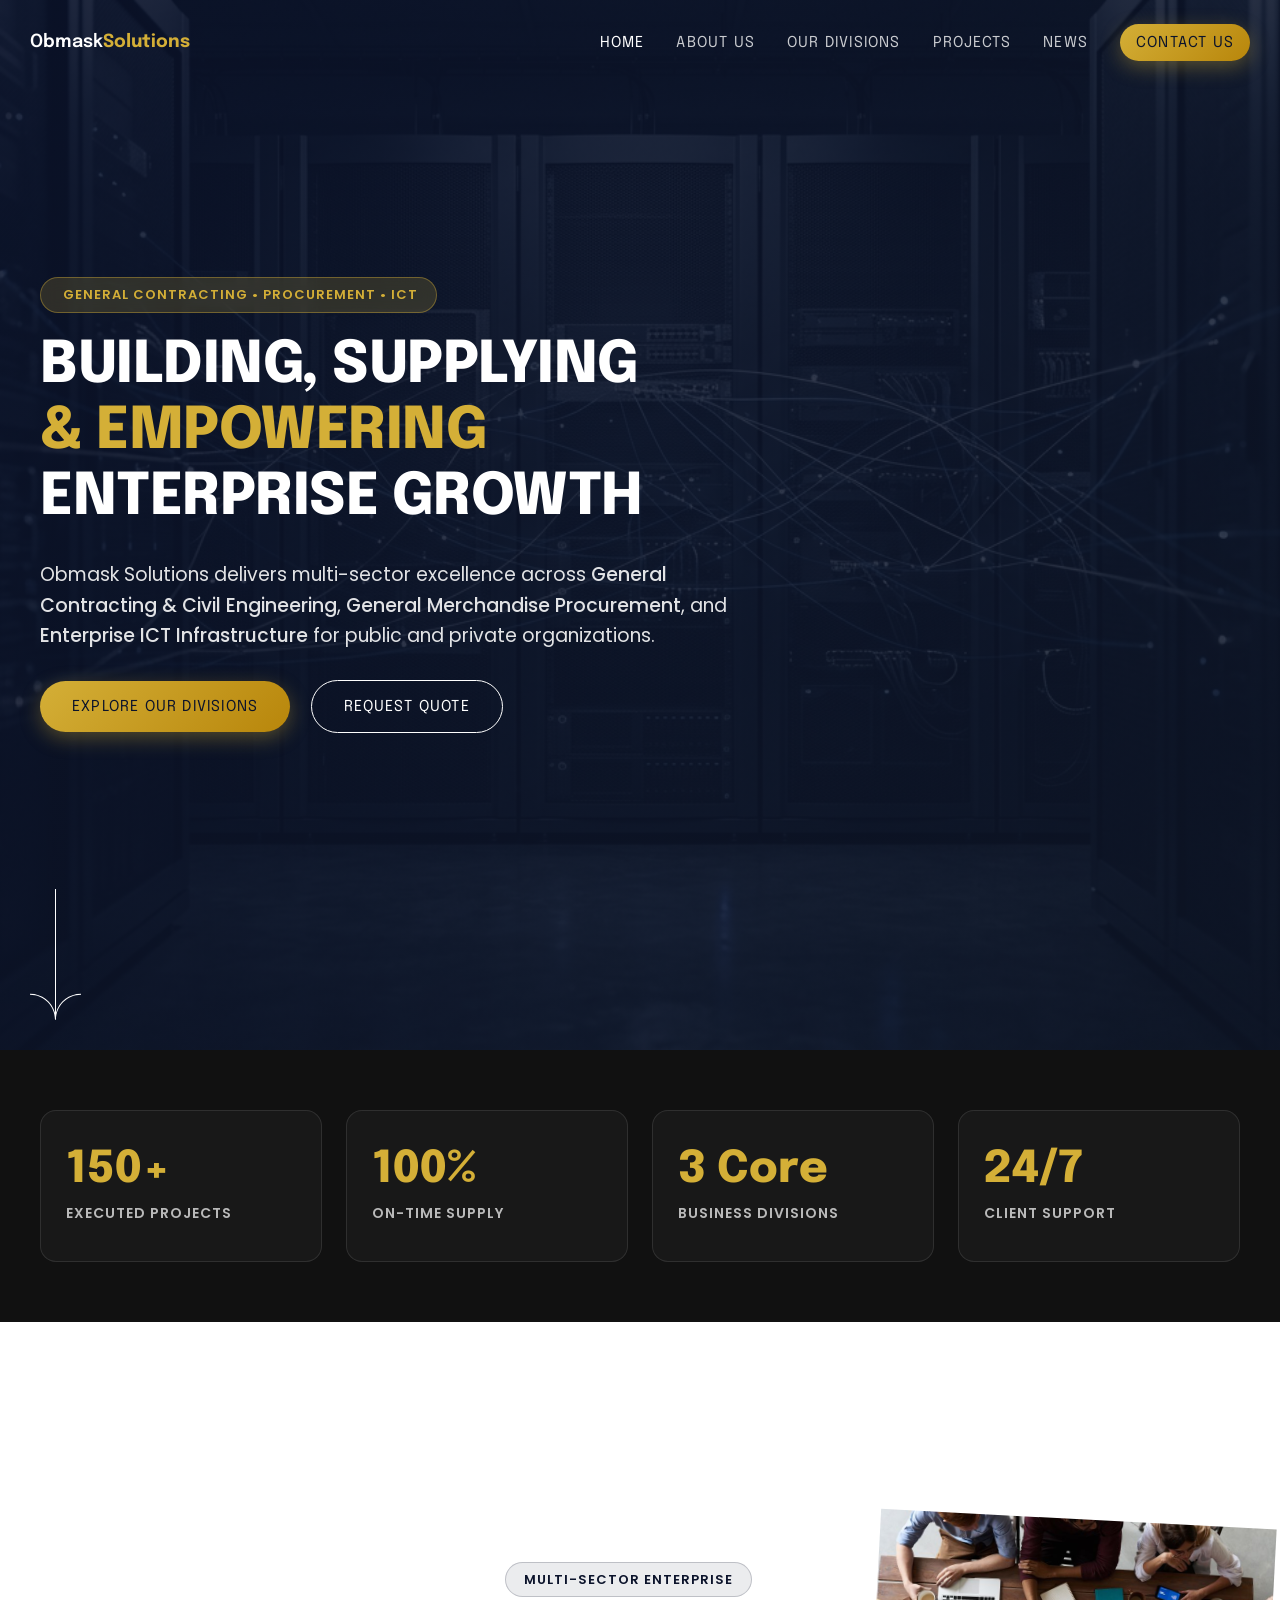
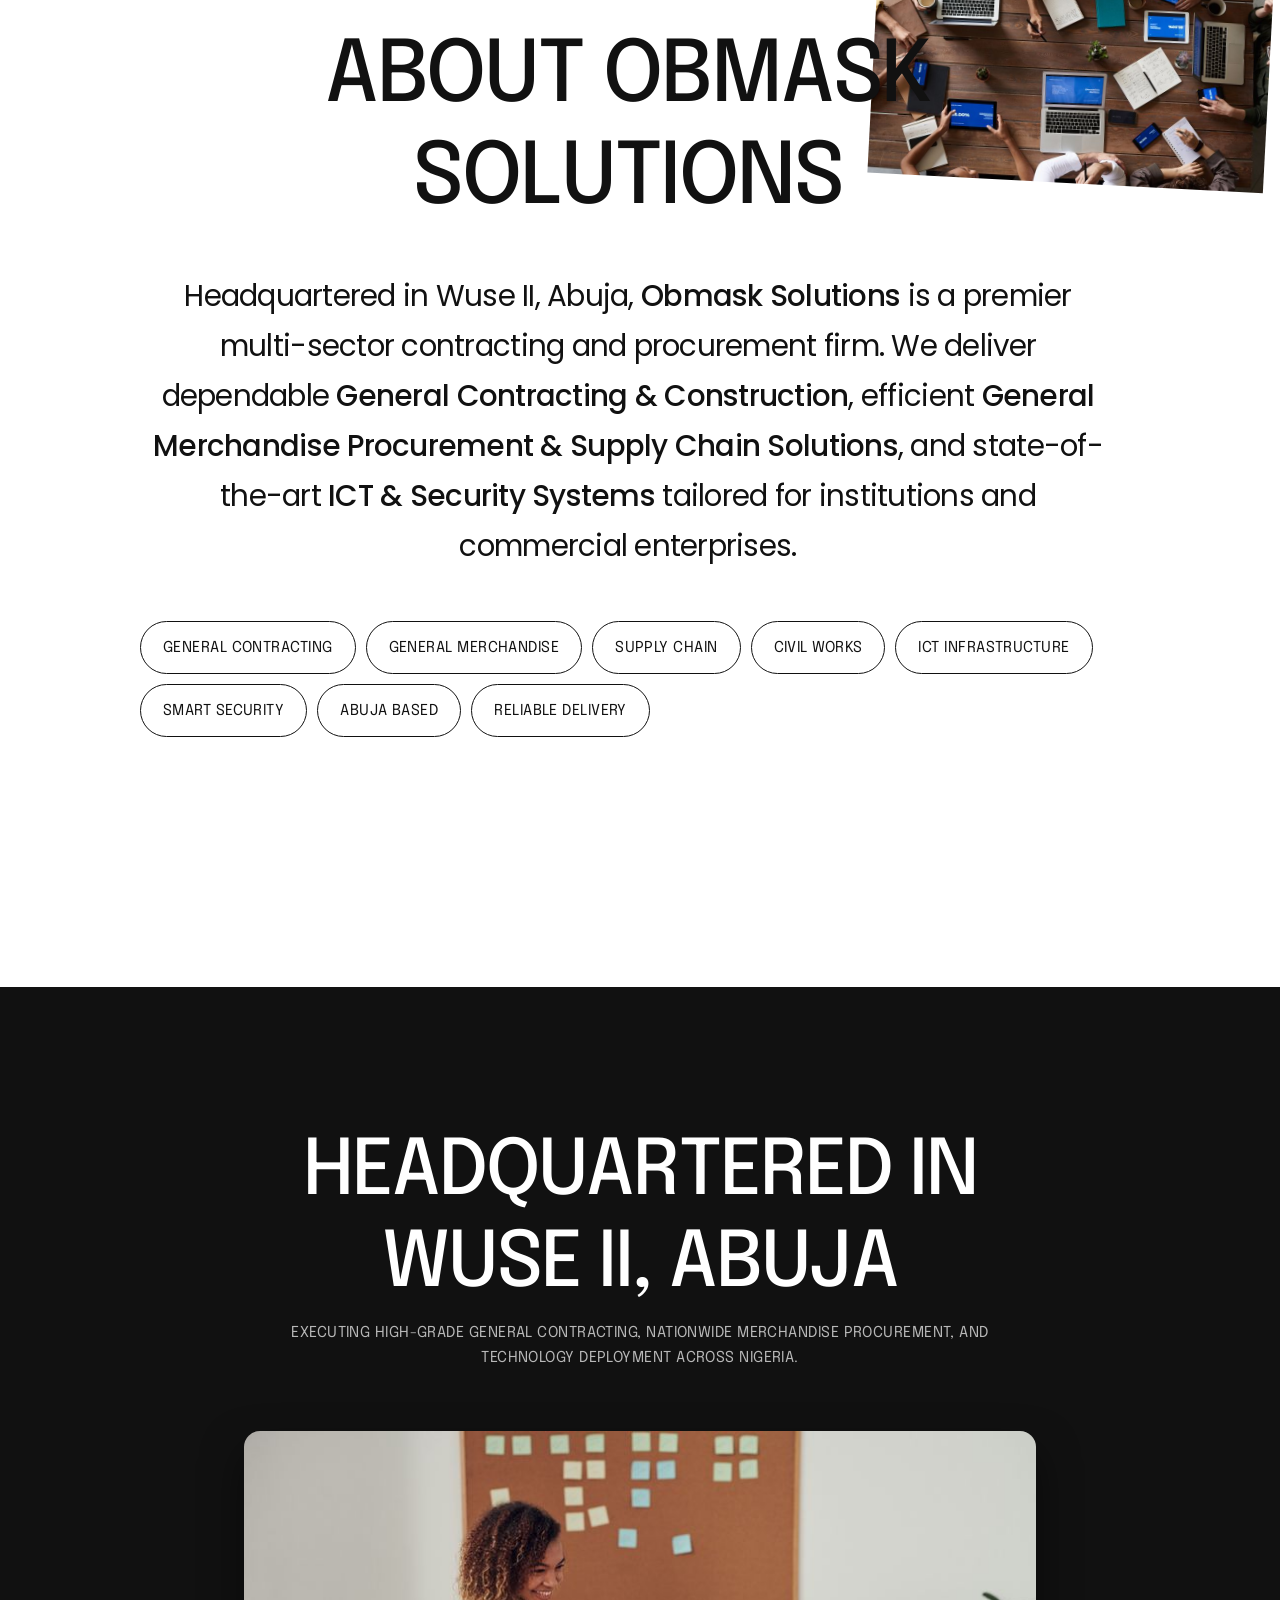
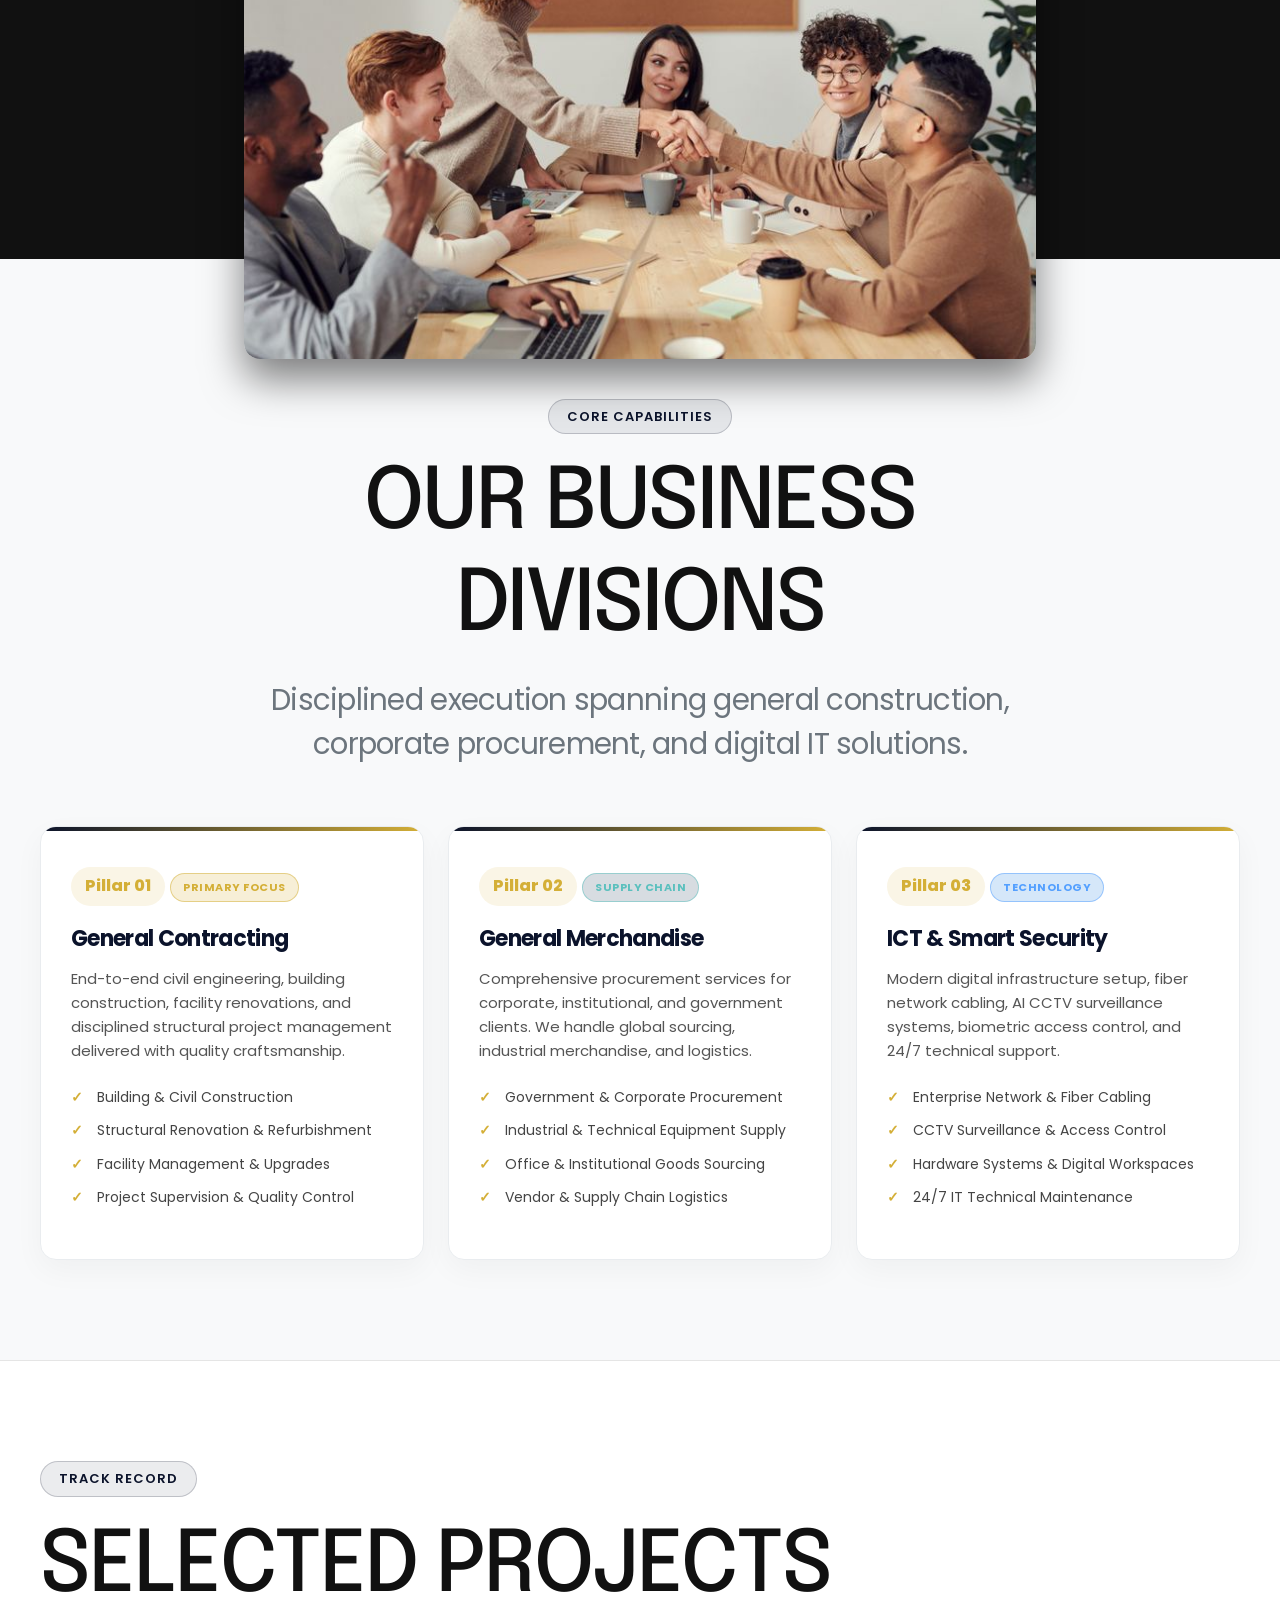
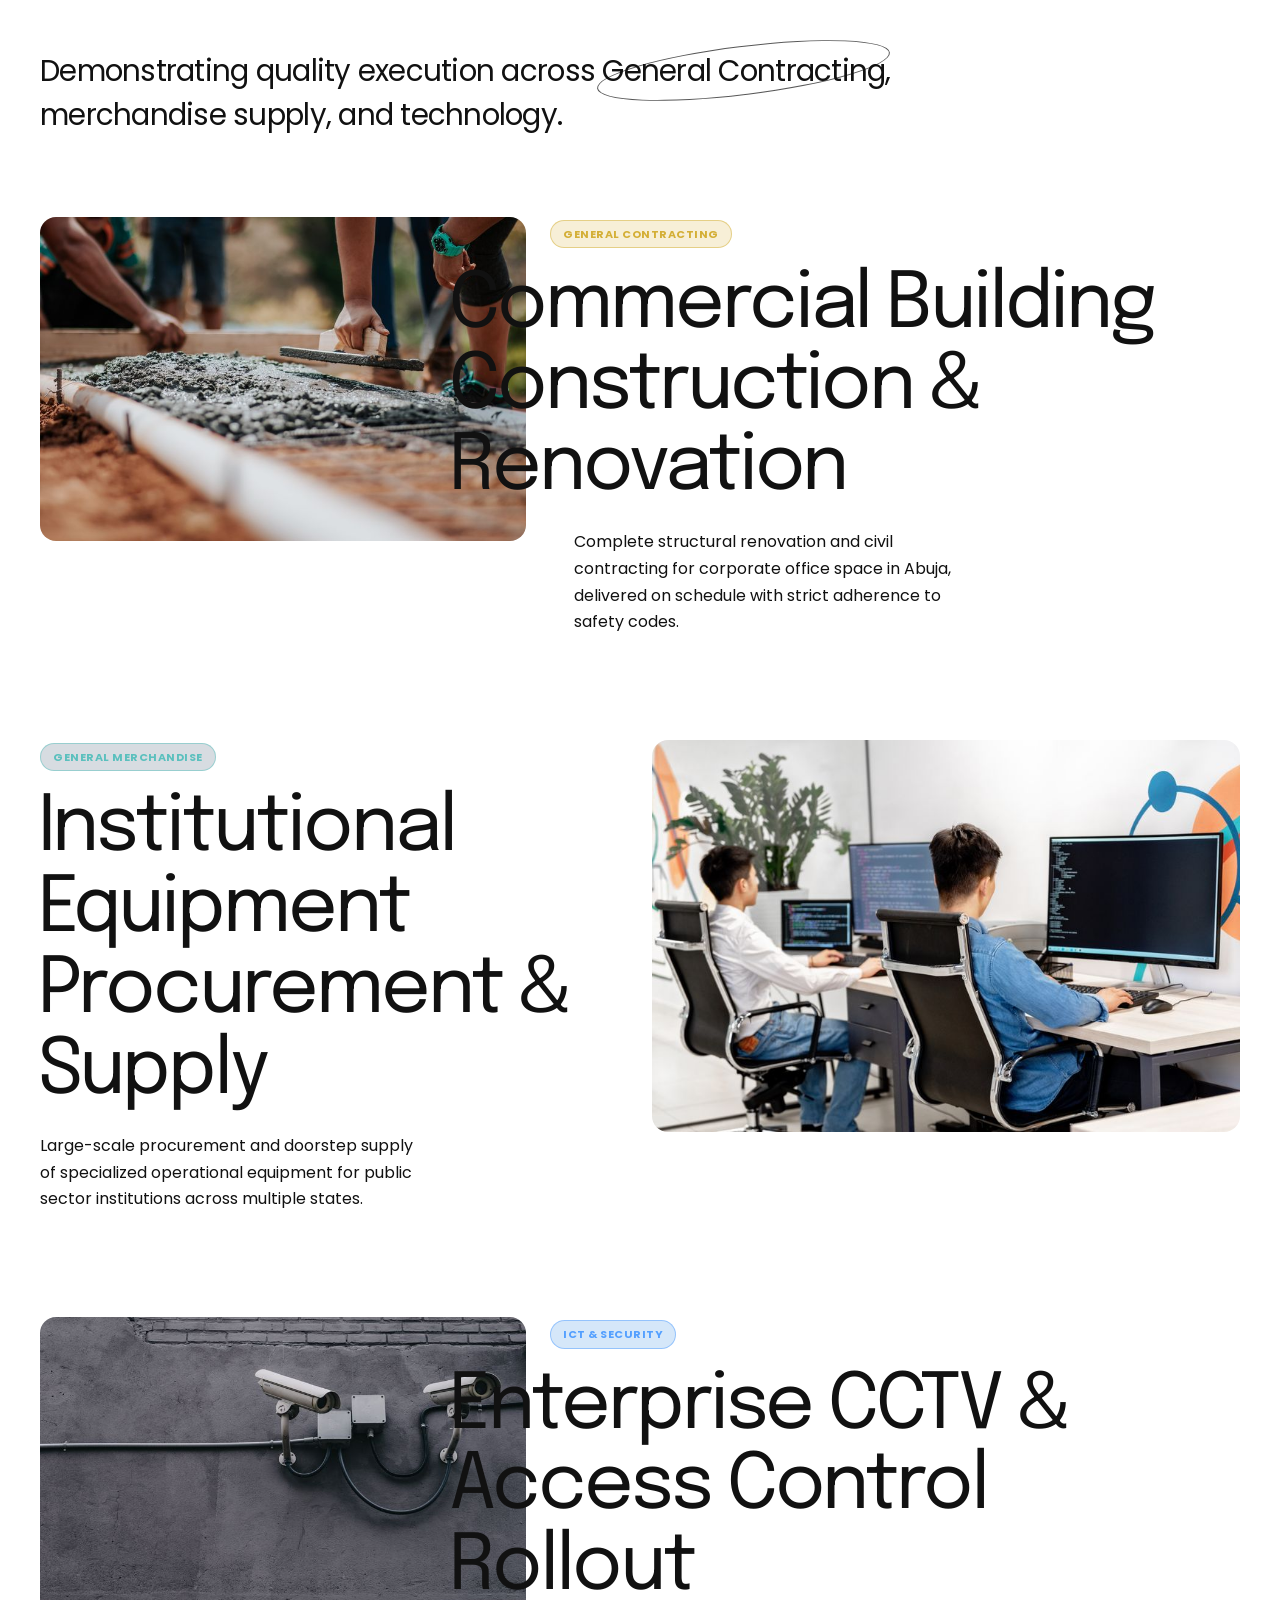
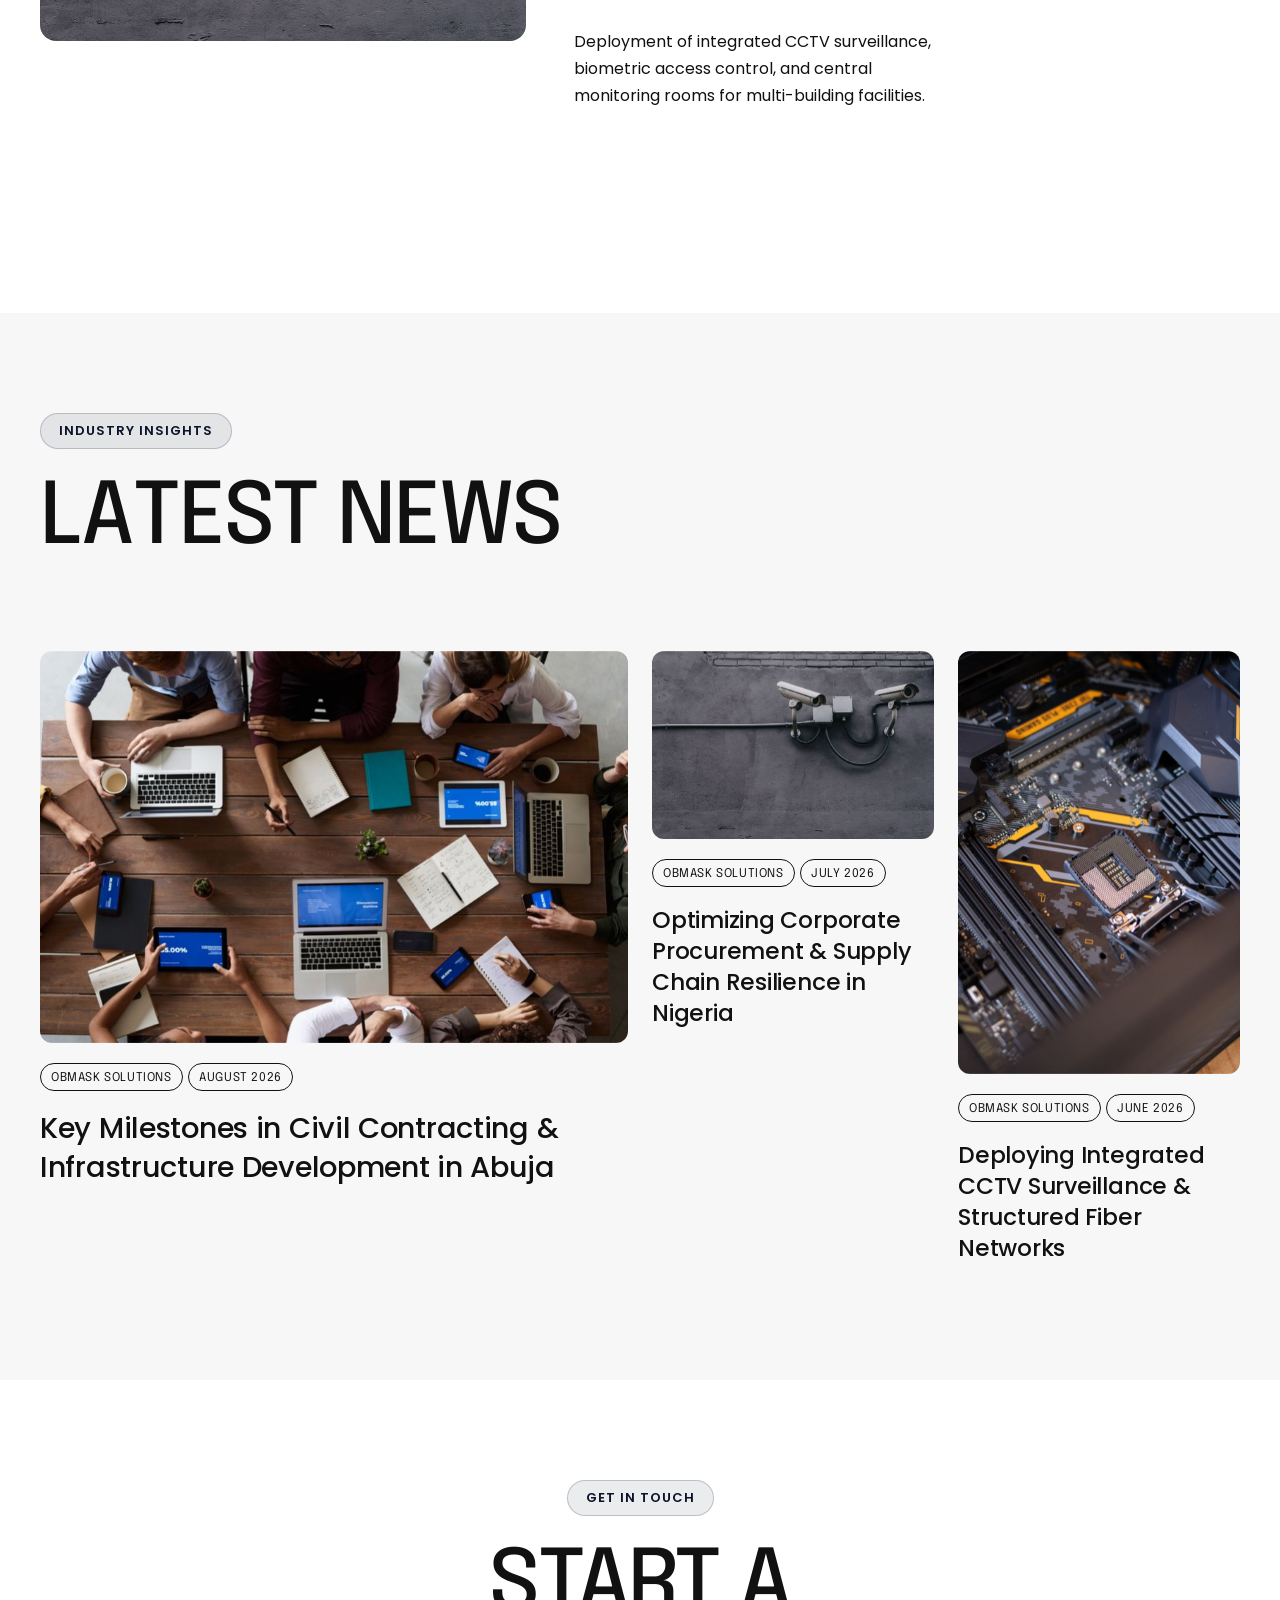
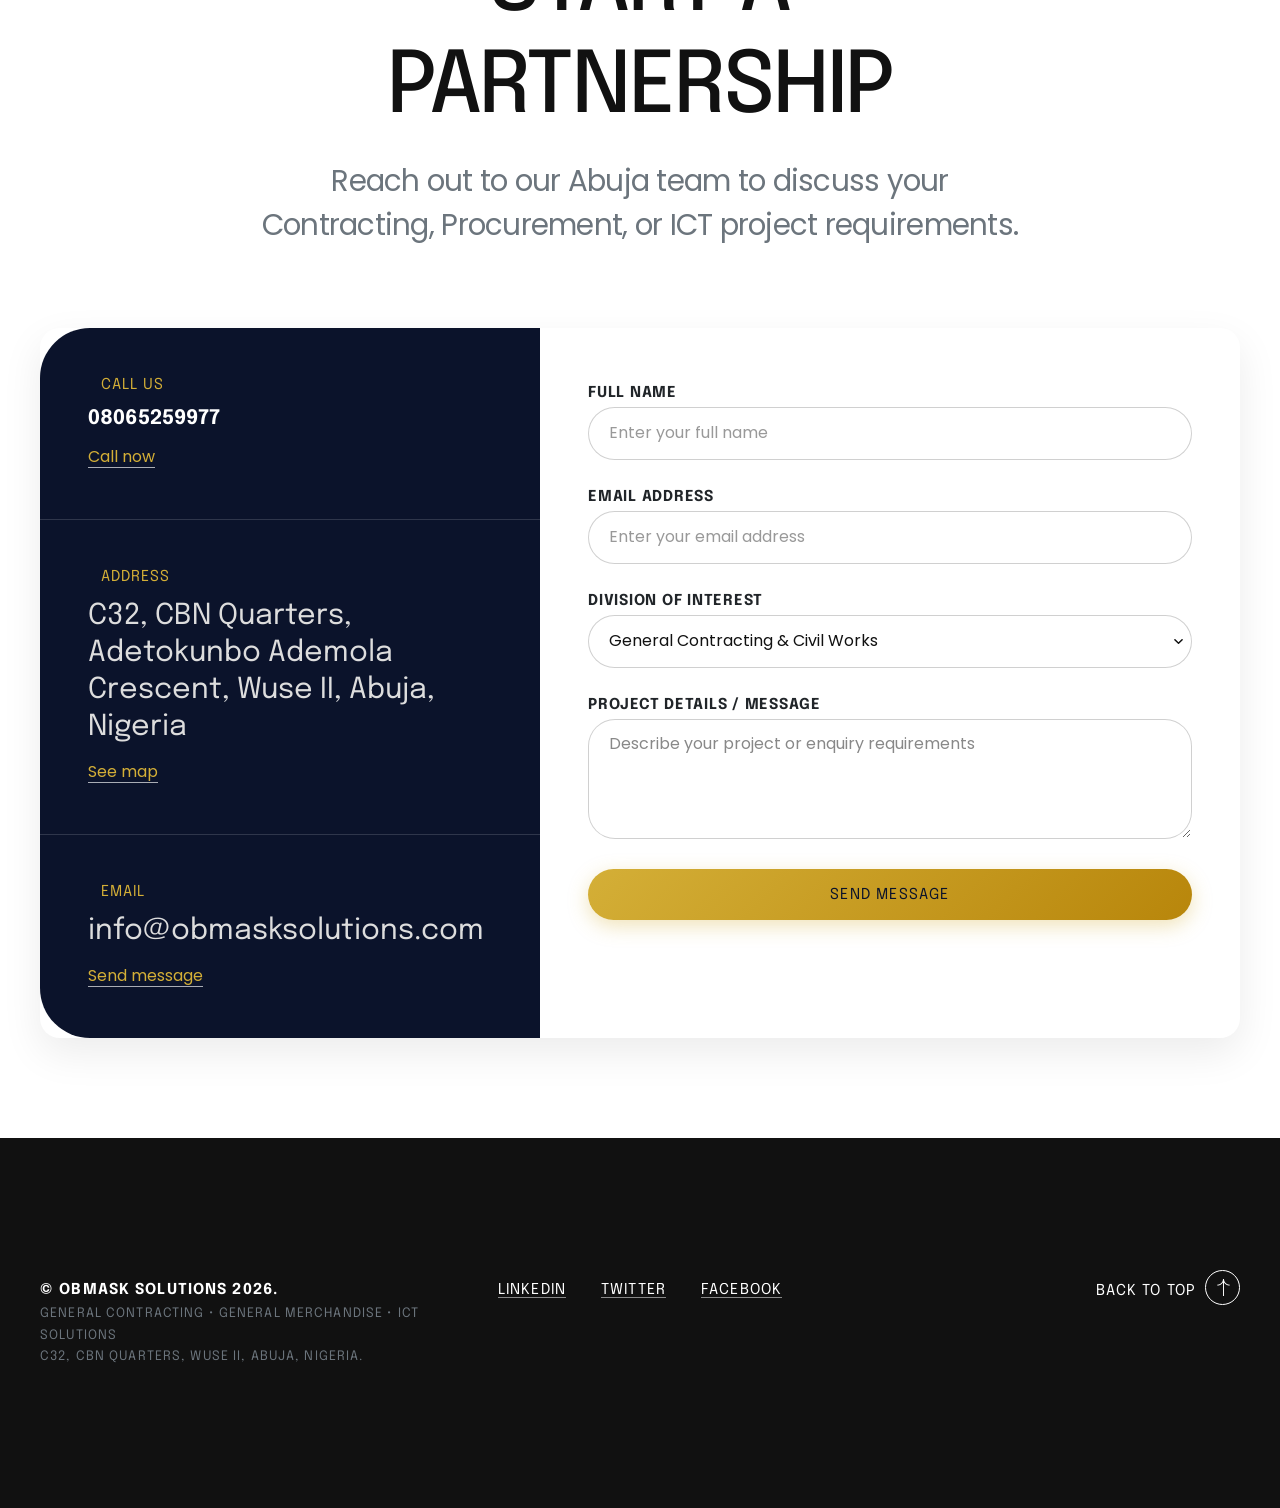
==== commit 8f349441: "working" ====
--- a/index.html
+++ b/index.html
@@ -1,825 +1,657 @@
-<!DOCTYPE html>
-<!-- Change the value of lang="en" attribute if your website's language is not English.
-You can find the code of your language here - https://www.w3schools.com/tags/ref_language_codes.asp -->
-<html lang="en">
-    <head>
-        
-        <title>Obmask Solutions | Innovative ICT Solutions</title>
-        <meta name="description" content="Obmask Solutions provides innovative ICT and contracting solutions for businesses and institutions.">  
-        <meta charset="utf-8">
-        <meta name="author" content="Obmask Solutions">
-        <meta name="viewport" content="width=device-width, initial-scale=1.0" />
-        
-        <!-- Favicon -->
-        <link rel="icon" href="images/favicon.png" type="image/png" sizes="any">
-        <link rel="icon" href="images/favicon.svg" type="image/svg+xml">         
-
-        <!-- CSS -->
-        <link rel="stylesheet" href="css/bootstrap.min.css">
-        <link rel="stylesheet" href="css/style.css">
-        <link rel="stylesheet" href="css/style-responsive.css">
-        <link rel="stylesheet" href="css/vertical-rhythm.min.css">
-        <link rel="stylesheet" href="css/magnific-popup.css">
-        <link rel="stylesheet" href="css/owl.carousel.css">
-        <link rel="stylesheet" href="css/splitting.css">
-        <link rel="stylesheet" href="css/YTPlayer.css">
-        <link rel="stylesheet" href="css/demo-brutalist/demo-brutalist.css">
-        
-        <!-- Google Fonts -->
-        <link rel="preconnect" href="https://fonts.googleapis.com">
-        <link rel="preconnect" href="https://fonts.gstatic.com" crossorigin>
-        <link href="https://fonts.googleapis.com/css2?family=Epilogue:wght@400;500&family=Poppins&display=swap" rel="stylesheet">      
-    
-    </head>
-    <body class="appear-animate">
-        
-        <!-- Page Loader -->   
-        <div class="page-loader">
-            <div class="loader">Loading...</div>
-        </div>
-        <!-- End Page Loader -->
-
-        <!-- Skip to Content -->
-        <a href="#main" class="btn skip-to-content">Skip to Content</a>
-        <!-- End Skip to Content -->
-        
-        <!-- Page Wrap -->
-        <div class="page" id="top">
-            
-            <!-- Navigation Panel -->
-            <nav class="main-nav dark transparent stick-fixed wow-menubar">
-                <div class="main-nav-sub full-wrapper">
-                    
-                    <div class="nav-logo-wrap local-scroll">
-                        <a href="index.html" class="logo font-alt text-white">
-                            Obmask <span class="text-white-50">Solutions</span>
-                        </a>
-                    </div>
-                    
-                    <!-- Mobile Menu Button -->
-                    <div class="mobile-nav" role="button" tabindex="0">
-                        <i class="mobile-nav-icon"></i>
-                        <span class="visually-hidden">Menu</span>
-                    </div>
-                    
-                    <!-- Main Menu -->
-                    <div class="inner-nav desktop-nav font-alt">
-                        <ul class="clearlist local-scroll justify-content-end">                            
-                            <li><a href="index.html" class="active" data-btn-animate="y">Home</a></li>
-                            <li><a href="brutalist-about.html" data-btn-animate="y">About</a></li>
-                            <li><a href="brutalist-services.html" data-btn-animate="y">Services</a></li>
-                            <li><a href="brutalist-portfolio.html" data-btn-animate="y">Portfolio</a></li>
-                            <li><a href="brutalist-blog.html" data-btn-animate="y">Blog</a></li>
-                            <li><a href="brutalist-contact.html" class="opacity-1 no-hover"><span class="btn btn-mod btn-medium btn-border-w btn-circle-alt" data-btn-animate="y">Get in touch</span></a></li>
-                        </ul>                        
-                    </div>
-                    <!-- End Main Menu -->
-                    
-                </div>
-            </nav>
-            <!-- End Navigation Panel -->
-            
-            <main id="main">
-            
-                <!-- Home Section -->
-                <section class="home-section parallax-5 light-content" style="background-image: url('images/hero-bg.jpg')" id="home">
-                    <div class="container min-height-100vh d-flex align-items-center pt-100 pb-100 pt-sm-120 pb-sm-140">
-                        
-                        <!-- Home Section Content -->
-                        <div class="home-content text-start">                            
-                            <div class="position-relative">
-                                
-                                <h1 class="hs-title-2 font-alt uppercase mt-40 mb-30">
-                                    <span class="wow charsAnimIn" data-splitting="chars">
-                                        <span class="d-block" data-rellax-x data-rellax-vertical-scroll-axis="x" data-rellax-horizontal-speed="7">
-                                            Leading ICT
-                                        </span>
-                                        <span class="d-block text-end" data-rellax-x data-rellax-vertical-scroll-axis="x" data-rellax-horizontal-speed="-5">
-                                            Provider
-                                        </span>
-                                        <span class="d-block" data-rellax-x data-rellax-vertical-scroll-axis="x" data-rellax-horizontal-speed="3">
-                                            Across Africa
-                                            <span class="wow fadeIn" data-wow-delay="1.1s"><img src="images/demo-brutalist/circle-text-1.svg" class="hs-image-1" alt="Image Description" /></span>
-                                        </span>
-                                    </span>
-                                </h1>
-                                
-                                <p class="hs-paragraph-1 wow clipRightIn" data-wow-delay="1.1s">
-                                    We provide innovative ICT services and contracting solutions that help institutions and businesses operate efficiently and securely.
-                                </p>                                
-                                
-                            </div>                       
-                        </div>
-                        <!-- End Home Section Content -->
-                        
-                        <!-- Scroll Down -->
-                        <div class="local-scroll scroll-down-wrap-2 wow fadeInUp" data-wow-offset="0">
-                            <div class="full-wrapper">
-                                <a href="#about" class="scroll-down-2">
-                                    <img src="images/demo-brutalist/arrow-down.svg" alt="Scroll Down" />
-                                </a>
-                            </div>
-                        </div>
-                        <!-- End Scroll Down -->
-                        
-                        <!-- Social Media Links -->
-                        <div class="hs-social wow fadeInUp" data-wow-offset="0">
-                            <a href="#" class="hs-social-link">
-                                <div class="visually-hidden">
-                                    Instagram
-                                </div>
-                                <i class="fa-instagram"></i>
-                            </a>
-                            <a href="#" class="hs-social-link">
-                                <div class="visually-hidden">
-                                    Twitter
-                                </div>
-                                <i class="fa-twitter"></i>
-                            </a>
-                            <a href="#" class="hs-social-link">
-                                <div class="visually-hidden">
-                                    Facebook
-                                </div>
-                                <i class="fa-facebook-f"></i>
-                            </a>
-                        </div>
-                        <!-- End Social Media Links -->
-                        
-                    </div>
-                </section>
-                <!-- End Home Section -->
-                
-                
-                <!-- About Section -->
-                <section class="page-section pt-0 pb-0" id="about">
-                    <div class="container position-relative">
-                    
-                        <div class="row page-section relative z-index-1">
-                            <div class="col-sm-9">
-                                
-                                <h2 class="section-title-large font-alt uppercase mb-60 mb-md-50 mb-sm-30">
-                                    <span class="wow charsAnimInLong" data-splitting="chars">About Us</span>
-                                </h2>
-                                
-                                <p class="section-descr-large mb-60 mb-sm-40 wow fadeInUp" data-wow-delay="0.1s">
-                                    Obmask Solutions is a focused ICT company committed to delivering dependable technology services and general contracting solutions with professionalism, efficiency, and a strong client-first approach.
-                                </p>
-                                
-                                <ul class="section-features font-alt clearlist uppercase wow fadeInUp" data-wow-delay="0.2s">
-                                    <li>Professional</li>
-                                    <li>Reliable</li>
-                                    <li>Efficient</li>
-                                    <li>Client-focused</li>
-                                    <li>Innovative</li>
-                                    <li>Integrity-led</li>
-                                    <li>Scalable</li>
-                                    <li>Trusted</li>
-                                </ul>
-                                
-                            </div>
-                        </div>
-                        
-                        <!-- Image -->
-                        <div class="row section-image-1-wrap" data-rellax-y data-rellax-speed="1" data-rellax-percentage="0.3">
-                            <div class="col-5 offset-7 col-sm-4 offset-sm-8">
-                                <img src="images/about-team.jpg" class="section-image-1" alt="Obmask Solutions team planning digital transformation" />
-                            </div>
-                        </div>
-                        <!-- End Image -->
-                    
-                    </div>
-                </section>
-                <!-- End About Section -->
-                
-                
-                <!-- Based in Abuja Section -->
-                <section class="page-section bg-dark-1 light-content pb-0 z-index-1">
-                    <div class="container position-relative">                    
-                        
-                         <div class="row">
-                             <div class="col-md-10 offset-md-1 col-lg-8 offset-lg-2 text-center">
-                                 <h2 class="section-title-medium font-alt uppercase mb-10">
-                                     <span class="wow charsAnimInLong" data-splitting="chars">Based in Abuja</span>
-                                 </h2>
-                                 <p class="section-title-descr font-alt mb-0 wow fadeInUp" data-wow-delay="0.1s">Delivering practical ICT services and contracting solutions across sectors.</p>
-                                 <img src="images/abuja-team.jpg" class="mt-70 mt-md-40 mt-sm-20 mb-n100 mb-md-n70 mb-sm-n50" alt="Technology team collaborating on infrastructure upgrades" />
-                             </div>
-                         </div>
-                    
-                    </div>
-                </section>
-                <!-- End Based in Abuja Section -->
-                
-                
-                <!-- Services Section -->
-                <section class="page-section" id="services">
-                    <div class="container position-relative pt-100 pt-md-70 pt-sm-50">
-                    
-                        <div class="row mb-80 mb-md-50">
-                            
-                            <div class="col-md-5">
-                                <h2 class="section-title-large font-alt uppercase mb-0 mb-sm-30">
-                                    <span class="wow charsAnimInLong" data-splitting="chars">Services</span>
-                                </h2>
-                            </div>
-                            
-                            <div class="col-md-7">
-                                <p class="section-descr-large mb-0 wow fadeInUp">
-                                    We deliver <span class="mark-decoration-2">reliable</span> ICT and contracting services tailored to the needs of public and private institutions.
-                                </p>
-                            </div>
-                            
-                        </div>
-                        
-                        <!-- Services List -->
-                        <div class="mt-n30">
-                            
-                            <!-- Services Item -->
-                            <div class="service-2-item pt-30 pt-md-20 wow fadeInUp" data-wow-delay="0.2s">
-                                <div class="services-2-button" role="button" tabindex="0">
-                                    <div class="row">
-                                        <div class="col-7 d-flex align-items-center">
-                                            <h3 class="services-2-title font-alt mb-0">
-                                                <span class="services-2-number">01</span>
-                                                ICT Infrastructure
-                                            </h3>
-                                        </div>
-                                        <div class="col-5 d-flex align-items-center">
-                                            <div class="services-2-image">
-                                                <img src="images/service-1.jpg" alt="Networking and ICT infrastructure" />
-                                            </div>
-                                        </div>
-                                    </div>
-                                    <div class="services-2-button-close"></div>
-                                </div>                                
-                                <div class="services-2-descr">
-                                    <div class="services-2-descr-inner">
-                                        <p>
-                                            We design and deploy dependable network, connectivity, and infrastructure systems that keep teams productive, secure, and ready for growth.
-                                        </p>
-                                    </div>
-                                </div>                                                               
-                            </div>                            
-                            <!-- End Services Item -->
-                            
-                            <!-- Services Item -->
-                            <div class="service-2-item pt-30 pt-md-20 wow fadeInUp" data-wow-delay="0.2s">
-                                <div class="services-2-button" role="button" tabindex="0">
-                                    <div class="row">
-                                        <div class="col-7 d-flex align-items-center">
-                                            <h3 class="services-2-title font-alt mb-0">
-                                                <span class="services-2-number">02</span>
-                                                Security Systems
-                                            </h3>
-                                        </div>
-                                        <div class="col-5 d-flex align-items-center">
-                                            <div class="services-2-image">
-                                                <img src="images/service-2.jpg" alt="Security systems and monitoring" />
-                                            </div>
-                                        </div>
-                                    </div>
-                                    <div class="services-2-button-close"></div>
-                                </div>                                
-                                <div class="services-2-descr">
-                                    <div class="services-2-descr-inner">
-                                        <p>
-                                            From CCTV and access control to surveillance planning, we deliver smart security solutions that protect people, property, and operational continuity.
-                                        </p>
-                                    </div>
-                                </div>                                
-                            </div>                            
-                            <!-- End Services Item -->
-                            
-                            <!-- Services Item -->
-                            <div class="service-2-item pt-30 pt-md-20 wow fadeInUp" data-wow-delay="0.2s">
-                                <div class="services-2-button" role="button" tabindex="0">
-                                    <div class="row">
-                                        <div class="col-7 d-flex align-items-center">
-                                            <h3 class="services-2-title font-alt mb-0">
-                                                <span class="services-2-number">03</span>
-                                                General Contracting
-                                            </h3>
-                                        </div>
-                                        <div class="col-5 d-flex align-items-center">
-                                            <div class="services-2-image">
-                                                <img src="images/service-3.jpg" alt="General contracting and construction" />
-                                            </div>
-                                        </div>
-                                    </div>
-                                    <div class="services-2-button-close"></div>
-                                </div>                                
-                                <div class="services-2-descr">
-                                    <div class="services-2-descr-inner">
-                                        <p>
-                                            We support public and private projects with practical contracting services, quality execution, and disciplined project management from concept to completion.
-                                        </p>
-                                    </div>
-                                </div>                                
-                            </div>                            
-                            <!-- End Services Item -->
-                            
-                            <!-- Services Item -->
-                            <div class="service-2-item pt-30 pt-md-20 wow fadeInUp" data-wow-delay="0.2s">
-                                <div class="services-2-button" role="button" tabindex="0">
-                                    <div class="row">
-                                        <div class="col-7 d-flex align-items-center">
-                                            <h3 class="services-2-title font-alt mb-0">
-                                                <span class="services-2-number">04</span>
-                                                Support & Maintenance
-                                            </h3>
-                                        </div>
-                                        <div class="col-5 d-flex align-items-center">
-                                            <div class="services-2-image">
-                                                <img src="images/service-4.jpg" alt="IT support and maintenance" />
-                                            </div>
-                                        </div>
-                                    </div>
-                                    <div class="services-2-button-close"></div>
-                                </div>
-                                <div class="services-2-descr">
-                                    <div class="services-2-descr-inner">
-                                        <p>
-                                            Our technical support team helps clients keep systems running efficiently through proactive maintenance, troubleshooting, and responsive service delivery.
-                                        </p>
-                                    </div>
-                                </div>                                
-                            </div>                            
-                            <!-- End Services Item -->
-                            
-                        </div>
-                        <!-- End Services List -->
-                    
-                    </div>
-                </section>
-                <!-- End Services Section -->
-                
-                
-                <!-- Divider -->
-                <hr class="mt-0 mb-0"/>
-                <!-- End Divider -->
-                
-                
-                <!-- Portfolio Section -->
-                <section class="page-section" id="portfolio">
-                    <div class="container position-relative">
-                    
-                        <div class="row mb-100 mb-md-80 mb-sm-40">
-                            
-                            <div class="col-md-8 col-lg-9 mb-sm-30">
-                                
-                                <h2 class="section-title-large font-alt uppercase mb-60 mb-md-50 mb-sm-30">
-                                    <span class="wow charsAnimInLong" data-splitting="chars">Selected Work</span>
-                                    <span class="section-title-image wow fadeIn" data-wow-delay="0.6s">
-                                        <img src="images/demo-brutalist/shape-1.svg" alt="" />
-                                    </span>
-                                </h2>
-                                
-                                <p class="section-descr-large mb-0 wow fadeInUp">
-                                    We believe in making <span class="mark-decoration-2">the best work</span>, and being the best to work with. We help brands & businesses stand out in the changing digital landscape.
-                                </p>
-                                
-                            </div>
-                            
-                            <div class="col-md-4 col-lg-3 text-end pt-20 pt-md-10 pt-sm-0">
-                                <a href="brutalist-portfolio.html" class="link-hover-anim align-middle" data-link-animate="y">See all works <i class="icon-arrow-right size-14"></i></a>
-                            </div>
-                            
-                        </div>
-                        
-                        <!-- Portfolio Grid -->
-                        <div>
-                            
-                            <!-- Portfolio Item -->
-                            <div class="portfolio-1-item row mb-80 mb-sm-50 wow fadeInUp" data-wow-delay="0.1s">
-                                <div class="col-md-5 mb-sm-30">
-                                    <div class="portfolio-1-image">
-                                        <a href="brutalist-portfolio-single.html"><img src="images/portfolio-1.jpg" loading="lazy" width="700" height="848" alt="Office infrastructure upgrade" /></a>
-                                    </div>
-                                </div>
-                                <div class="col-md-7 d-flex align-items-center">
-                                    <div>
-                                        <h3 class="portfolio-1-title font-alt mb-20"><a href="brutalist-portfolio-single.html">Enterprise Network Upgrade</a></h3>
-                                        <div class="ps-md-2 ps-lg-4">
-                                            <div class="row">
-                                                <div class="col-md-10 col-lg-8 col-xl-7">
-                                                    <p class="portfolio-1-descr">A complete infrastructure refresh for a growing office, improving connectivity, uptime, and staff productivity across departments.</p>
-                                                </div>
-                                            </div>
-                                            <div>
-                                                <a href="#" class="link-hover-anim link-circle align-middle" data-link-animate="y"> See more <i class="icon-arrow-right size-14"></i></a>
-                                            </div>
-                                        </div>
-                                    </div>
-                                </div>
-                            </div>
-                            <!-- End Portfolio Item -->
-                            
-                            <!-- Portfolio Item -->
-                            <div class="portfolio-1-item row mb-80 mb-sm-50 wow fadeInUp" data-wow-delay="0.1s">                                
-                                <div class="col-md-6 d-flex align-items-center">
-                                    <div>
-                                        <h3 class="portfolio-1-title font-alt mb-20 ms-0"><a href="brutalist-portfolio-single.html">Smart Security Rollout</a></h3>
-                                        <div class="row">
-                                            <div class="col-md-11 col-lg-9 col-xl-8">
-                                                <p class="portfolio-1-descr">We deployed surveillance and access monitoring systems to strengthen safety, reduce risk, and support better operational oversight.</p>
-                                            </div>
-                                        </div>
-                                        <div>
-                                            <a href="brutalist-portfolio-single.html" class="link-hover-anim link-circle align-middle" data-link-animate="y"> See more <i class="icon-arrow-right size-14"></i></a>
-                                        </div>
-                                    </div>
-                                </div>
-                                <div class="col-md-6 order-first order-md-last mb-sm-30">
-                                    <div class="portfolio-1-image">
-                                        <a href="brutalist-portfolio-single.html"><img src="images/portfolio-2.jpg" loading="lazy" width="848" height="700" alt="Security surveillance system installation" /></a>
-                                    </div>
-                                </div>
-                            </div>
-                            <!-- End Portfolio Item -->
-                            
-                            <!-- Portfolio Item -->
-                            <div class="portfolio-1-item row mb-80 mb-sm-50 wow fadeInUp" data-wow-delay="0.1s">
-                                <div class="col-md-5 mb-sm-30">
-                                    <div class="portfolio-1-image">
-                                        <a href="brutalist-portfolio-single.html"><img src="images/portfolio-3.jpg" loading="lazy" width="700" height="848" alt="Digital workspace collaboration" /></a>
-                                    </div>
-                                </div>
-                                <div class="col-md-7 d-flex align-items-center">
-                                    <div>
-                                        <h3 class="portfolio-1-title font-alt mb-20"><a href="brutalist-portfolio-single.html">Client Digital Workspace</a></h3>
-                                        <div class="ps-md-2 ps-lg-4">
-                                            <div class="row">
-                                                <div class="col-md-10 col-lg-8 col-xl-7">
-                                                    <p class="portfolio-1-descr">We modernized office infrastructure and business systems to support better collaboration, mobility, and service delivery.</p>
-                                                </div>
-                                            </div>
-                                            <div>
-                                                <a href="brutalist-portfolio-single.html" class="link-hover-anim link-circle align-middle" data-link-animate="y"> See more <i class="icon-arrow-right size-14"></i></a>
-                                            </div>
-                                        </div>
-                                    </div>
-                                </div>
-                            </div>
-                            <!-- End Portfolio Item -->
-                            
-                            <!-- Portfolio Item -->
-                            <div class="portfolio-1-item row mb-80 mb-sm-50 wow fadeInUp" data-wow-delay="0.1s">                                
-                                <div class="col-md-6 d-flex align-items-center">
-                                    <div>
-                                        <h3 class="portfolio-1-title font-alt mb-20 ms-0"><a href="brutalist-portfolio-single.html">Structured Cabling System</a></h3>
-                                        <div class="row">
-                                            <div class="col-md-11 col-lg-9 col-xl-8">
-                                                <p class="portfolio-1-descr">A clean, scalable cabling solution that improved performance, simplified management, and reduced recurring downtime for a busy operation.</p>
-                                            </div>
-                                        </div>
-                                        <div>
-                                            <a href="brutalist-portfolio-single.html" class="link-hover-anim link-circle align-middle" data-link-animate="y"> See more <i class="icon-arrow-right size-14"></i></a>
-                                        </div>
-                                    </div>
-                                </div>
-                                <div class="col-md-6 order-first order-md-last mb-sm-30">
-                                    <div class="portfolio-1-image">
-                                        <a href="brutalist-portfolio-single.html"><img src="images/portfolio-4.jpg" loading="lazy" width="848" height="700" alt="Structured cabling and technology planning" /></a>
-                                    </div>
-                                </div>
-                            </div>
-                            <!-- End Portfolio Item -->
-                            
-                            <!-- Portfolio Item -->
-                            <div class="portfolio-1-item row wow fadeInUp" data-wow-delay="0.1s">
-                                <div class="col-md-5 mb-sm-30">
-                                    <div class="portfolio-1-image">
-                                        <a href="brutalist-portfolio-single.html"><img src="images/portfolio-5.jpg" loading="lazy" width="700" height="848" alt="Business connectivity and technology systems" /></a>
-                                    </div>
-                                </div>
-                                <div class="col-md-7 d-flex align-items-center">
-                                    <div>
-                                        <h3 class="portfolio-1-title font-alt mb-10"><a href="brutalist-portfolio-single.html">Business Connectivity</a></h3>
-                                        <div class="ps-md-2 ps-lg-4">
-                                            <div class="row">
-                                                <div class="col-md-10 col-lg-8 col-xl-7">
-                                                    <p class="portfolio-1-descr">By aligning technology with operational needs, we created a resilient communication environment that supports daily business efficiency.</p>
-                                                </div>
-                                            </div>
-                                            <div>
-                                                <a href="brutalist-portfolio-single.html" class="link-hover-anim link-circle align-middle" data-link-animate="y"> See more <i class="icon-arrow-right size-14"></i></a>
-                                            </div>
-                                        </div>
-                                    </div>
-                                </div>
-                            </div>
-                            <!-- End Portfolio Item -->
-                            
-                        </div>
-                        <!-- End Portfolio Grid -->
-                    
-                    </div>
-                </section>
-                <!-- End Portfolio Section -->
-                
-                
-                <!-- Blog Section -->
-                <section class="page-section bg-gray-light-2" id="blog">
-                    <div class="container position-relative">
-                    
-                        <div class="row mb-100 mb-md-80 mb-sm-40">
-                            
-                            <div class="col-md-8 col-lg-9 mb-sm-20">
-                                
-                                <h2 class="section-title-large font-alt uppercase mb-0">
-                                    <span class="wow charsAnimInLong" data-splitting="chars">Latest News</span>
-                                </h2>
-                                
-                            </div>
-                            
-                            <div class="col-md-4 col-lg-3 text-md-end pt-20 pt-md-10 pt-sm-0">
-                                <a href="brutalist-blog.html" class="link-hover-anim align-middle" data-link-animate="y">Our blog <i class="icon-arrow-right size-14"></i></a>
-                            </div>
-                            
-                        </div>
-                        
-                        <div class="row mt-n30">
-                            
-                            <!-- Post Item -->
-                            <div class="post-prev-1 col-lg-6 mt-30 wow fadeInLeft">                                
-                                
-                                <div class="post-prev-1-img">
-                                    <a href="news-1.html"><img src="images/blog-1.jpg" alt="Accelerating Enterprise Fiber & Gigabit Connectivity" /></a>
-                                </div>
-                                
-                                <div class="post-prev-1-info">
-                                    <span class="post-prev-1-infro-item"><span class="visually-hidden">Author:</span>Obmask Solutions</span>
-                                    <span class="post-prev-1-infro-item"><span class="visually-hidden">Date:</span>August 2026</span>
-                                </div>
-                                
-                                <h3 class="post-prev-1-title large"><a href="news-1.html">Accelerating Enterprise Fiber & Gigabit Connectivity Across West Africa</a></h3>
-                                                          
-                            </div>
-                            <!-- End Post Item -->
-                            
-                            <!-- Post Item -->
-                            <div class="post-prev-1 col-sm-6 col-lg-3 mt-30 wow fadeInLeft" data-wow-delay="0.2s">                                
-                                
-                                <div class="post-prev-1-img">
-                                    <a href="news-2.html"><img src="images/blog-2.jpg" alt="AI-Powered Surveillance & Smart Access Control" /></a>
-                                </div>
-                                
-                                <div class="post-prev-1-info">
-                                    <span class="post-prev-1-infro-item"><span class="visually-hidden">Author:</span>Obmask Solutions</span>
-                                    <span class="post-prev-1-infro-item"><span class="visually-hidden">Date:</span>July 2026</span>
-                                </div> 
-                                
-                                <h3 class="post-prev-1-title"><a href="news-2.html">AI-Powered Surveillance & Smart Access Control for Modern Facilities</a></h3>
-                                                          
-                            </div>
-                            <!-- End Post Item -->
-                            
-                            <!-- Post Item -->
-                            <div class="post-prev-1 col-sm-6 col-lg-3 mt-30 wow fadeInLeft" data-wow-delay="0.4s">                                
-                                
-                                <div class="post-prev-1-img">
-                                    <a href="news-3.html"><img src="images/blog-3.jpg" alt="Hybrid Cloud & Structured Cabling" /></a>
-                                </div>
-                                
-                                <div class="post-prev-1-info">
-                                    <span class="post-prev-1-infro-item"><span class="visually-hidden">Author:</span>Obmask Solutions</span>
-                                    <span class="post-prev-1-infro-item"><span class="visually-hidden">Date:</span>June 2026</span>
-                                </div>
-                                
-                                <h3 class="post-prev-1-title"><a href="news-3.html">Hybrid Cloud & Structured Cabling: Building Resilient Business Networks</a></h3>
-                                                          
-                            </div>
-                            <!-- End Post Item -->
-                            
-                        </div>
-                    
-                    </div>
-                </section>
-                <!-- End Blog Section -->
-                
-                
-                <!-- Newsletter Section -->
-                <section class="small-section bg-gray-light-2 bg-light-alpha-90 bg-scroll" style="background-image: url('images/abuja-team.jpg')">
-                    <div class="section-gradient-top"></div>                    
-                    <div class="position-absolute top-0 start-0 w-100">
-                        <div class="container">
-                            <!-- Horizontal Line -->
-                            <hr class="black" />
-                            <!-- End Horizontal Line -->
-                        </div>
-                    </div>
-                    
-                    <div class="container position-relative">            
-                        
-                        <div class="row">
-                            <div class="col-lg-8 offset-lg-2 wow fadeInUp">
-                                
-                                <div class="row">
-                                    <div class="col-lg-9 col-xl-6">
-                                        <h2 class="section-title-small font-alt mb-40 mb-md-20">Stay informed with our newsletter.</h2>
-                                    </div>
-                                </div>                               
-                                
-                                <form id="mailchimp" class="form">
-                                
-                                    <div class="d-sm-flex justify-content-between mb-20">
-                                        <input placeholder="Enter your email" class="newsletter-field input-lg circle" type="email" pattern=".{5,100}" required aria-required="true">
-                                        <button type="submit" aria-controls="subscribe-result" class="newsletter-button btn btn-mod btn-large btn-circle btn-hover-anim">
-                                            <span>Subscribe Now</span>
-                                        </button>
-                                    </div>
-                                    
-                                    <div class="form-tip">
-                                        <i class="icon-info size-16"></i>
-                                        By sending the form you agree to the <a href="#">Terms & Conditions</a> and <a href="#">Privacy Policy</a>.
-                                    </div>
-                                    
-                                    <div id="subscribe-result" role="region" aria-live="polite" aria-atomic="true"></div>
-                                
-                                </form>
-                                
-                            </div>
-                        </div>
-                    
-                    </div>
-                </section>
-                <!-- End Newsletter Section -->
-                
-                
-                <!-- Contact Section -->
-                <section class="page-section" id="contact">
-                    <div class="container position-relative">
-                    
-                        <div class="row mb-80 mb-md-50">
-                            
-                            <div class="col-md-5">
-                                <h2 class="section-title-large font-alt uppercase mb-0 mb-sm-30">
-                                    <span class="wow charsAnimInLong" data-splitting="chars">Contact</span>
-                                </h2>
-                            </div>
-                            
-                            <div class="col-md-7">
-                                <p class="section-descr-large mb-0 wow fadeInUp">
-                                    We’re open to talk to <span class="mark-decoration-2">good people</span>. Just say hello and we’ll start a productive cooperation.
-                                </p>
-                            </div>
-                            
-                        </div>
-                        
-                        <div class="row g-0 wow fadeInUp" data-wow-delay="0.1s">
-                            
-                            <div class="col-lg-5 d-flex align-items-stretch mb-md-50">                                
-                                <div class="contact-1-left light-content">
-                                    
-                                    <div class="p-4 p-md-5">
-                                        <h3 class="contact-1-title">Call Us</h3>
-                                        <div class="contact-1-text">
-                                            08065259977
-                                        </div>
-                                        <div class="contact-1-link">
-                                            <a href="tel:08065259977">Call now</a>
-                                        </div>
-                                    </div>
-                                    
-                                    <hr class="contact-1-line mt-0 mb-0" />
-                                    
-                                    <div class="p-4 p-md-5">
-                                        <h3 class="contact-1-title">Address</h3>
-                                        <div class="contact-1-text mb-10">
-                                            C32, CBN Quarters, Adetukumbo Ademola Crescent, Wuse II Abuja
-                                        </div>
-                                        <div class="contact-1-link">
-                                            <a href="https://goo.gl/maps/7Vw1PBhxx5BaXStr8" target="_blank" rel="noopener noreferrer">See map</a>
-                                        </div>
-                                    </div>
-                                    
-                                    <hr class="contact-1-line  mt-0 mb-0" />
-                                    
-                                    <div class="p-4 p-md-5">
-                                        <h3 class="contact-1-title">Email</h3>
-                                        <div class="contact-1-text text-break mb-10">
-                                            info@obmasksolutions.com
-                                        </div>
-                                        <div class="contact-1-link">
-                                            <a href="mailto:info@obmasksolutions.com">Say hello</a>
-                                        </div>
-                                    </div>
-                                    
-                                </div>
-                            </div>
-                            
-                            <div class="col-lg-7 d-flex align-items-stretch">
-                                <div class="contact-1-right p-4 p-md-5">
-                                    
-                                    <!-- Contact Form -->
-                                    <form class="form contact-form" id="contact_form">
-                                        
-                                        <!-- Name -->
-                                        <div class="form-group">
-                                            <label for="name">Name</label>
-                                            <input type="text" name="name" id="name" class="input-lg input-circle form-control" placeholder="Enter your name" pattern=".{3,100}" required aria-required="true">
-                                        </div>
-                                        
-                                        <!-- Email -->
-                                        <div class="form-group">
-                                            <label for="email">Email</label>
-                                            <input type="email" name="email" id="email" class="input-lg input-circle form-control" placeholder="Enter your email" pattern=".{5,100}" required aria-required="true">
-                                        </div>
-                                                    
-                                        <!-- Message -->
-                                        <div class="form-group">
-                                            <label for="message">Message</label>
-                                            <textarea name="message" id="message" class="input-lg input-circle form-control" style="height: 120px;" placeholder="Enter your message"></textarea>
-                                        </div>
-                                            
-                                        <!-- Send Button -->
-                                        <div class="pt-20">
-                                            <button class="submit_btn btn btn-mod btn-large btn-circle btn-hover-anim btn-full" id="submit_btn" aria-controls="result">
-                                                <span>Send Message</span>
-                                            </button>
-                                        </div>   
-                                                                                         
-                                        <!-- Inform Tip -->
-                                        <div class="form-tip pt-30 pt-sm-20">
-                                            <i class="icon-info size-16"></i>
-                                            All the fields are required. By sending the form you agree to the <a href="#">Terms & Conditions</a> and <a href="#">Privacy Policy</a>.
-                                        </div>
-                                        
-                                        <div id="result" role="region" aria-live="polite" aria-atomic="true"></div>
-                                       
-                                    </form>
-                                    <!-- End Contact Form -->
-                                    
-                                </div>
-                            </div>
-                            
-                        </div>
-                        
-                    </div>
-                </section>
-                <!-- End Contact Section -->
-                
-            </main>
-            
-            <!-- Footer -->
-            <footer class="page-section footer-1 bg-dark-1 light-content">
-                <div class="container">                    
-                    <div class="row">
-                        
-                        <!-- Copyright -->
-                        <div class="col-lg-3 text-center text-lg-start mb-md-50">
-                            <div>© Obmask Solutions 2026.</div>
-                            <div class="small">Based in Abuja, Nigeria.</div>
-                        </div>
-                        <!-- End Copyright -->
-                        
-                        <!-- Social Links -->
-                        <div class="col-lg-6 fw-social-inline text-center mb-md-40">
-                            
-                            <div class="fw-social-inline-item">
-                                <a href="#" target="_blank" rel="nofollow noopener" class="link-hover-anim align-middle" data-link-animate="y">Instagram</a>
-                            </div>
-                            
-                            <div class="fw-social-inline-item">
-                                <a href="#" target="_blank" rel="nofollow noopener" class="link-hover-anim" data-link-animate="y">Facebook</a>
-                            </div>
-                            
-                            <div class="fw-social-inline-item">
-                                <a href="#" target="_blank" rel="nofollow noopener" class="link-hover-anim" data-link-animate="y">Youtube</a>
-                            </div>
-                            
-                            <div class="fw-social-inline-item">
-                                <a href="#" target="_blank" rel="nofollow noopener" class="link-hover-anim" data-link-animate="y">LinkedIn</a>
-                            </div>
-                            
-                        </div>
-                        <!-- End Social Links -->
-                        
-                        <div class="col-lg-3 text-center text-lg-end local-scroll">
-                            <a href="#top" class="fw-top-link">
-                                <span class="fw-top-link-underline">Back to top</span>
-                                <span class="icon ms-1">
-                                    <i class="icon-arrow-up size-17"></i>
-                                </span>
-                            </a>
-                        </div>
-                        
-                    </div>
-                </div>                 
-            </footer>
-            <!-- End Footer -->
-        
-        </div>
-        <!-- End Page Wrap -->      
-        
-        <!-- JS -->
-        <script src="js/jquery.min.js"></script>
-        <script src="js/bootstrap.bundle.min.js"></script>
-        <script src="js/plugins.js"></script>
-        <script src="js/jquery.ajaxchimp.min.js"></script>             
-        <script src="js/contact-form.js"></script>        
-        <script src="js/all.js"></script> 
-        <!-- End JS -->       
-        
-    </body>
+<!DOCTYPE html>
+<html lang="en">
+    <head>
+        <title>Obmask Solutions | General Contracting, Procurement & ICT</title>
+        <meta name="description" content="Obmask Solutions delivers premier General Contracting, General Merchandise Procurement, and Enterprise ICT Infrastructure across Nigeria and West Africa.">  
+        <meta charset="utf-8">
+        <meta name="author" content="Obmask Solutions">
+        <meta name="viewport" content="width=device-width, initial-scale=1.0" />
+        
+        <!-- Favicon -->
+        <link rel="icon" href="images/favicon.png" type="image/png" sizes="any">
+        <link rel="icon" href="images/favicon.svg" type="image/svg+xml">         
+
+        <!-- CSS -->
+        <link rel="stylesheet" href="css/bootstrap.min.css">
+        <link rel="stylesheet" href="css/style.css">
+        <link rel="stylesheet" href="css/style-responsive.css">
+        <link rel="stylesheet" href="css/vertical-rhythm.min.css">
+        <link rel="stylesheet" href="css/magnific-popup.css">
+        <link rel="stylesheet" href="css/owl.carousel.css">
+        <link rel="stylesheet" href="css/splitting.css">
+        <link rel="stylesheet" href="css/YTPlayer.css">
+        <link rel="stylesheet" href="css/demo-brutalist/demo-brutalist.css">
+        
+        <!-- FontAwesome -->
+        <link rel="stylesheet" href="css/font-awesome-brands.css">
+        <link rel="stylesheet" href="css/icons.css">
+
+        <!-- Google Fonts -->
+        <link rel="preconnect" href="https://fonts.googleapis.com">
+        <link rel="preconnect" href="https://fonts.gstatic.com" crossorigin>
+        <link href="https://fonts.googleapis.com/css2?family=Epilogue:wght@400;600;700;800&family=Poppins:wght@300;400;500;600;700&display=swap" rel="stylesheet">      
+    </head>
+    <body class="appear-animate">
+        
+        <!-- Page Loader -->   
+        <div class="page-loader">
+            <div class="loader">Loading...</div>
+        </div>
+        <!-- End Page Loader -->
+
+        <!-- Skip to Content -->
+        <a href="#main" class="btn skip-to-content">Skip to Content</a>
+        <!-- End Skip to Content -->
+        
+        <!-- Page Wrap -->
+        <div class="page" id="top">
+            
+            <!-- Navigation Panel -->
+            <nav class="main-nav dark transparent stick-fixed wow-menubar">
+                <div class="main-nav-sub full-wrapper">
+                    
+                    <div class="nav-logo-wrap local-scroll">
+                        <a href="index.html" class="logo font-alt text-white">
+                            Obmask <span style="color: #D4AF37; font-weight: 700;">Solutions</span>
+                        </a>
+                    </div>
+                    
+                    <!-- Mobile Menu Button -->
+                    <div class="mobile-nav" role="button" tabindex="0">
+                        <i class="mobile-nav-icon"></i>
+                        <span class="visually-hidden">Menu</span>
+                    </div>
+                    
+                    <!-- Main Menu -->
+                    <div class="inner-nav desktop-nav font-alt">
+                        <ul class="clearlist local-scroll justify-content-end">                            
+                            <li><a href="index.html" class="active" data-btn-animate="y">Home</a></li>
+                            <li><a href="about.html" data-btn-animate="y">About Us</a></li>
+                            <li><a href="#services" data-btn-animate="y">Our Divisions</a></li>
+                            <li><a href="#portfolio" data-btn-animate="y">Projects</a></li>
+                            <li><a href="#blog" data-btn-animate="y">News</a></li>
+                            <li>
+                                <a href="#contact" class="opacity-1 no-hover">
+                                    <span class="btn btn-mod btn-medium btn-amber btn-circle" data-btn-animate="y">Contact Us</span>
+                                </a>
+                            </li>
+                        </ul>                        
+                    </div>
+                    <!-- End Main Menu -->
+                    
+                </div>
+            </nav>
+            <!-- End Navigation Panel -->
+            
+            <main id="main">
+            
+                <!-- Home Section -->
+                <section class="home-section light-content position-relative" style="background: linear-gradient(135deg, rgba(11, 19, 43, 0.88) 0%, rgba(15, 23, 42, 0.82) 100%), url('images/hero-bg.jpg') center/cover no-repeat; padding-top: 90px; padding-bottom: 60px;" id="home">
+                    <div class="container min-height-100vh d-flex align-items-center">
+                        
+                        <!-- Home Section Content -->
+                        <div class="home-content text-start w-100" style="margin-top: -70px;">                            
+                            <div style="max-width: 850px;">
+                                
+                                <div class="mb-15">
+                                    <span class="obmask-badge" style="backdrop-filter: blur(8px); background: rgba(212, 175, 55, 0.18);">
+                                        <i class="icon-wrench"></i> General Contracting • Procurement • ICT
+                                    </span>
+                                </div>
+                                
+                                <h1 class="font-alt uppercase mb-25 text-white" style="font-size: clamp(2.2rem, 4.5vw, 4.2rem); font-weight: 800; line-height: 1.15; letter-spacing: -0.5px;">
+                                    Building, Supplying <br>
+                                    <span style="color: #D4AF37;">& Empowering</span> <br>
+                                    Enterprise Growth
+                                </h1>
+                                
+                                <p class="mb-35 text-white-80 wow fadeInUp" data-wow-delay="0.2s" style="max-width: 720px; font-size: 19px; line-height: 1.6; font-weight: 400;">
+                                    Obmask Solutions delivers multi-sector excellence across <strong>General Contracting & Civil Engineering</strong>, <strong>General Merchandise Procurement</strong>, and <strong>Enterprise ICT Infrastructure</strong> for public and private organizations.
+                                </p>                                
+                                
+                                <div class="local-scroll wow fadeInUp" data-wow-delay="0.4s">
+                                    <a href="#services" class="btn btn-mod btn-large btn-circle btn-amber me-3 mb-xs-10">Explore Our Divisions</a>
+                                    <a href="#contact" class="btn btn-mod btn-large btn-circle btn-border-w">Request Quote</a>
+                                </div>
+                                
+                            </div>                       
+                        </div>
+                        <!-- End Home Section Content -->
+                        
+                        <!-- Scroll Down -->
+                        <div class="local-scroll scroll-down-wrap-2 wow fadeInUp" data-wow-offset="0">
+                            <div class="full-wrapper">
+                                <a href="#stats" class="scroll-down-2">
+                                    <img src="images/demo-brutalist/arrow-down.svg" alt="Scroll Down" />
+                                </a>
+                            </div>
+                        </div>
+                        <!-- End Scroll Down -->
+                        
+                    </div>
+                </section>
+                <!-- End Home Section -->
+                
+                
+                <!-- Stats Section -->
+                <section class="page-section bg-dark-1 light-content pt-60 pb-60" id="stats">
+                    <div class="container">
+                        <div class="row g-4">
+                            
+                            <div class="col-6 col-lg-3 wow fadeInUp" data-wow-delay="0.1s">
+                                <div class="obmask-stat-card">
+                                    <div class="obmask-stat-number">150+</div>
+                                    <div class="obmask-stat-label">Executed Projects</div>
+                                </div>
+                            </div>
+                            
+                            <div class="col-6 col-lg-3 wow fadeInUp" data-wow-delay="0.2s">
+                                <div class="obmask-stat-card">
+                                    <div class="obmask-stat-number">100%</div>
+                                    <div class="obmask-stat-label">On-Time Supply</div>
+                                </div>
+                            </div>
+                            
+                            <div class="col-6 col-lg-3 wow fadeInUp" data-wow-delay="0.3s">
+                                <div class="obmask-stat-card">
+                                    <div class="obmask-stat-number">3 Core</div>
+                                    <div class="obmask-stat-label">Business Divisions</div>
+                                </div>
+                            </div>
+                            
+                            <div class="col-6 col-lg-3 wow fadeInUp" data-wow-delay="0.4s">
+                                <div class="obmask-stat-card">
+                                    <div class="obmask-stat-number">24/7</div>
+                                    <div class="obmask-stat-label">Client Support</div>
+                                </div>
+                            </div>
+                            
+                        </div>
+                    </div>
+                </section>
+                <!-- End Stats Section -->
+                
+                
+                <!-- About Section -->
+                <section class="page-section pt-100 pb-100" id="about">
+                    <div class="container position-relative">
+                    
+                        <div class="row page-section relative z-index-1">
+                            <div class="col-lg-10 offset-lg-1 text-center">
+                                
+                                <span class="obmask-badge-dark obmask-badge">Multi-Sector Enterprise</span>
+                                
+                                <h2 class="section-title-large font-alt uppercase mb-40 mt-10">
+                                    <span class="wow charsAnimInLong" data-splitting="chars">About Obmask Solutions</span>
+                                </h2>
+                                
+                                <p class="section-descr-large mb-50 wow fadeInUp" data-wow-delay="0.1s" style="line-height: 1.7;">
+                                    Headquartered in Wuse II, Abuja, <strong>Obmask Solutions</strong> is a premier multi-sector contracting and procurement firm. We deliver dependable <strong>General Contracting & Construction</strong>, efficient <strong>General Merchandise Procurement & Supply Chain Solutions</strong>, and state-of-the-art <strong>ICT & Security Systems</strong> tailored for institutions and commercial enterprises.
+                                </p>
+                                
+                                <ul class="section-features font-alt clearlist uppercase wow fadeInUp" data-wow-delay="0.2s">
+                                    <li>General Contracting</li>
+                                    <li>General Merchandise</li>
+                                    <li>Supply Chain</li>
+                                    <li>Civil Works</li>
+                                    <li>ICT Infrastructure</li>
+                                    <li>Smart Security</li>
+                                    <li>Abuja Based</li>
+                                    <li>Reliable Delivery</li>
+                                </ul>
+                                
+                            </div>
+                        </div>
+                        
+                        <!-- Image -->
+                        <div class="row section-image-1-wrap" data-rellax-y data-rellax-speed="1" data-rellax-percentage="0.3">
+                            <div class="col-5 offset-7 col-sm-4 offset-sm-8">
+                                <img src="images/about-team.jpg" class="section-image-1" alt="Obmask Solutions general contracting team" />
+                            </div>
+                        </div>
+                        <!-- End Image -->
+                    
+                    </div>
+                </section>
+                <!-- End About Section -->
+                
+                
+                <!-- Based in Abuja Section -->
+                <section class="page-section bg-dark-1 light-content pb-0 z-index-1">
+                    <div class="container position-relative">                    
+                        
+                         <div class="row">
+                             <div class="col-md-10 offset-md-1 col-lg-8 offset-lg-2 text-center">
+                                 <h2 class="section-title-medium font-alt uppercase mb-10">
+                                     <span class="wow charsAnimInLong" data-splitting="chars">Headquartered in Wuse II, Abuja</span>
+                                 </h2>
+                                 <p class="section-title-descr font-alt mb-0 wow fadeInUp" data-wow-delay="0.1s" style="color: rgba(255,255,255,0.7);">
+                                     Executing high-grade general contracting, nationwide merchandise procurement, and technology deployment across Nigeria.
+                                 </p>
+                                 <img src="images/abuja-team.jpg" class="mt-60 mt-md-40 mt-sm-20 mb-n100 mb-md-n70 mb-sm-n50" alt="Obmask Solutions operations team in Abuja" style="border-radius: 16px; box-shadow: 0 20px 40px rgba(0,0,0,0.5);" />
+                             </div>
+                         </div>
+                    
+                    </div>
+                </section>
+                <!-- End Based in Abuja Section -->
+                
+                
+                <!-- Services Section -->
+                <section class="page-section pt-140 pb-100" id="services" style="background-color: #F8F9FA;">
+                    <div class="container position-relative">
+                    
+                        <div class="row mb-60 text-center">
+                            <div class="col-lg-8 offset-lg-2">
+                                <span class="obmask-badge obmask-badge-dark">Core Capabilities</span>
+                                <h2 class="section-title-large font-alt uppercase mb-20">
+                                    Our Business Divisions
+                                </h2>
+                                <p class="section-descr-large mb-0 text-muted">
+                                    Disciplined execution spanning general construction, corporate procurement, and digital IT solutions.
+                                </p>
+                            </div>
+                        </div>
+                        
+                        <!-- Services 3-Pillar Cards -->
+                        <div class="row g-4">
+                            
+                            <!-- Division 1: General Contracting -->
+                            <div class="col-lg-4 col-md-6 wow fadeInUp" data-wow-delay="0.1s">
+                                <div class="obmask-service-card">
+                                    <span class="obmask-service-num">Pillar 01</span>
+                                    <span class="obmask-pill-tag obmask-pill-contracting">Primary Focus</span>
+                                    <h3 class="obmask-service-title">General Contracting</h3>
+                                    <p class="obmask-service-text">
+                                        End-to-end civil engineering, building construction, facility renovations, and disciplined structural project management delivered with quality craftsmanship.
+                                    </p>
+                                    <ul class="obmask-feature-list">
+                                        <li>Building & Civil Construction</li>
+                                        <li>Structural Renovation & Refurbishment</li>
+                                        <li>Facility Management & Upgrades</li>
+                                        <li>Project Supervision & Quality Control</li>
+                                    </ul>
+                                </div>
+                            </div>
+                            
+                            <!-- Division 2: General Merchandise -->
+                            <div class="col-lg-4 col-md-6 wow fadeInUp" data-wow-delay="0.2s">
+                                <div class="obmask-service-card">
+                                    <span class="obmask-service-num">Pillar 02</span>
+                                    <span class="obmask-pill-tag obmask-pill-merchandise">Supply Chain</span>
+                                    <h3 class="obmask-service-title">General Merchandise</h3>
+                                    <p class="obmask-service-text">
+                                        Comprehensive procurement services for corporate, institutional, and government clients. We handle global sourcing, industrial merchandise, and logistics.
+                                    </p>
+                                    <ul class="obmask-feature-list">
+                                        <li>Government & Corporate Procurement</li>
+                                        <li>Industrial & Technical Equipment Supply</li>
+                                        <li>Office & Institutional Goods Sourcing</li>
+                                        <li>Vendor & Supply Chain Logistics</li>
+                                    </ul>
+                                </div>
+                            </div>
+                            
+                            <!-- Division 3: ICT & Security -->
+                            <div class="col-lg-4 col-md-6 wow fadeInUp" data-wow-delay="0.3s">
+                                <div class="obmask-service-card">
+                                    <span class="obmask-service-num">Pillar 03</span>
+                                    <span class="obmask-pill-tag obmask-pill-ict">Technology</span>
+                                    <h3 class="obmask-service-title">ICT & Smart Security</h3>
+                                    <p class="obmask-service-text">
+                                        Modern digital infrastructure setup, fiber network cabling, AI CCTV surveillance systems, biometric access control, and 24/7 technical support.
+                                    </p>
+                                    <ul class="obmask-feature-list">
+                                        <li>Enterprise Network & Fiber Cabling</li>
+                                        <li>CCTV Surveillance & Access Control</li>
+                                        <li>Hardware Systems & Digital Workspaces</li>
+                                        <li>24/7 IT Technical Maintenance</li>
+                                    </ul>
+                                </div>
+                            </div>
+                            
+                        </div>
+                    
+                    </div>
+                </section>
+                <!-- End Services Section -->
+                
+                
+                <!-- Divider -->
+                <hr class="mt-0 mb-0"/>
+                <!-- End Divider -->
+                
+                
+                <!-- Portfolio Section -->
+                <section class="page-section pt-100 pb-100" id="portfolio">
+                    <div class="container position-relative">
+                    
+                        <div class="row mb-80 mb-md-50">
+                            
+                            <div class="col-md-8 col-lg-9 mb-sm-30">
+                                <span class="obmask-badge obmask-badge-dark">Track Record</span>
+                                <h2 class="section-title-large font-alt uppercase mb-30">
+                                    <span class="wow charsAnimInLong" data-splitting="chars">Selected Projects</span>
+                                </h2>
+                                
+                                <p class="section-descr-large mb-0 wow fadeInUp">
+                                    Demonstrating quality execution across <span class="mark-decoration-2">General Contracting</span>, merchandise supply, and technology.
+                                </p>
+                            </div>
+                            
+                        </div>
+                        
+                        <!-- Portfolio Grid -->
+                        <div>
+                            
+                            <!-- Portfolio Item 1: Contracting -->
+                            <div class="portfolio-1-item row mb-80 mb-sm-50 wow fadeInUp" data-wow-delay="0.1s">
+                                <div class="col-md-5 mb-sm-30">
+                                    <div class="portfolio-1-image" style="border-radius: 16px; overflow: hidden;">
+                                        <a href="#contact"><img src="images/service-3.jpg" loading="lazy" width="700" height="848" alt="General contracting commercial building construction" /></a>
+                                    </div>
+                                </div>
+                                <div class="col-md-7 d-flex align-items-center">
+                                    <div>
+                                        <span class="obmask-pill-tag obmask-pill-contracting">General Contracting</span>
+                                        <h3 class="portfolio-1-title font-alt mb-20 mt-10"><a href="#contact">Commercial Building Construction & Renovation</a></h3>
+                                        <div class="ps-md-2 ps-lg-4">
+                                            <div class="row">
+                                                <div class="col-md-10 col-lg-8 col-xl-7">
+                                                    <p class="portfolio-1-descr">Complete structural renovation and civil contracting for corporate office space in Abuja, delivered on schedule with strict adherence to safety codes.</p>
+                                                </div>
+                                            </div>
+                                        </div>
+                                    </div>
+                                </div>
+                            </div>
+                            <!-- End Portfolio Item 1 -->
+                            
+                            <!-- Portfolio Item 2: Merchandise -->
+                            <div class="portfolio-1-item row mb-80 mb-sm-50 wow fadeInUp" data-wow-delay="0.1s">                                
+                                <div class="col-md-6 d-flex align-items-center">
+                                    <div>
+                                        <span class="obmask-pill-tag obmask-pill-merchandise">General Merchandise</span>
+                                        <h3 class="portfolio-1-title font-alt mb-20 ms-0 mt-10"><a href="#contact">Institutional Equipment Procurement & Supply</a></h3>
+                                        <div class="row">
+                                            <div class="col-md-11 col-lg-9 col-xl-8">
+                                                <p class="portfolio-1-descr">Large-scale procurement and doorstep supply of specialized operational equipment for public sector institutions across multiple states.</p>
+                                            </div>
+                                        </div>
+                                    </div>
+                                </div>
+                                <div class="col-md-6 order-first order-md-last mb-sm-30">
+                                    <div class="portfolio-1-image" style="border-radius: 16px; overflow: hidden;">
+                                        <a href="#contact"><img src="images/portfolio-1.jpg" loading="lazy" width="848" height="700" alt="Corporate merchandise procurement supply" /></a>
+                                    </div>
+                                </div>
+                            </div>
+                            <!-- End Portfolio Item 2 -->
+                            
+                            <!-- Portfolio Item 3: ICT & Security -->
+                            <div class="portfolio-1-item row mb-80 mb-sm-50 wow fadeInUp" data-wow-delay="0.1s">
+                                <div class="col-md-5 mb-sm-30">
+                                    <div class="portfolio-1-image" style="border-radius: 16px; overflow: hidden;">
+                                        <a href="#contact"><img src="images/service-2.jpg" loading="lazy" width="700" height="848" alt="Smart CCTV security surveillance setup" /></a>
+                                    </div>
+                                </div>
+                                <div class="col-md-7 d-flex align-items-center">
+                                    <div>
+                                        <span class="obmask-pill-tag obmask-pill-ict">ICT & Security</span>
+                                        <h3 class="portfolio-1-title font-alt mb-20 mt-10"><a href="#contact">Enterprise CCTV & Access Control Rollout</a></h3>
+                                        <div class="ps-md-2 ps-lg-4">
+                                            <div class="row">
+                                                <div class="col-md-10 col-lg-8 col-xl-7">
+                                                    <p class="portfolio-1-descr">Deployment of integrated CCTV surveillance, biometric access control, and central monitoring rooms for multi-building facilities.</p>
+                                                </div>
+                                            </div>
+                                        </div>
+                                    </div>
+                                </div>
+                            </div>
+                            <!-- End Portfolio Item 3 -->
+                            
+                        </div>
+                        <!-- End Portfolio Grid -->
+                    
+                    </div>
+                </section>
+                <!-- End Portfolio Section -->
+                
+                
+                <!-- Blog / News Section -->
+                <section class="page-section bg-gray-light-2 pt-100 pb-100" id="blog">
+                    <div class="container position-relative">
+                    
+                        <div class="row mb-80">
+                            <div class="col-md-8 col-lg-9">
+                                <span class="obmask-badge obmask-badge-dark">Industry Insights</span>
+                                <h2 class="section-title-large font-alt uppercase mb-0">
+                                    <span class="wow charsAnimInLong" data-splitting="chars">Latest News</span>
+                                </h2>
+                            </div>
+                        </div>
+                        
+                        <div class="row mt-n30">
+                            
+                            <!-- Post Item 1 -->
+                            <div class="post-prev-1 col-lg-6 mt-30 wow fadeInLeft">                                
+                                <div class="post-prev-1-img" style="border-radius: 12px; overflow: hidden;">
+                                    <a href="#contact"><img src="images/blog-1.jpg" alt="General Contracting and Civil Infrastructure Projects" /></a>
+                                </div>
+                                <div class="post-prev-1-info mt-20">
+                                    <span class="post-prev-1-infro-item"><span class="visually-hidden">Author:</span>Obmask Solutions</span>
+                                    <span class="post-prev-1-infro-item"><span class="visually-hidden">Date:</span>August 2026</span>
+                                </div>
+                                <h3 class="post-prev-1-title large"><a href="#contact">Key Milestones in Civil Contracting & Infrastructure Development in Abuja</a></h3>
+                            </div>
+                            <!-- End Post Item 1 -->
+                            
+                            <!-- Post Item 2 -->
+                            <div class="post-prev-1 col-sm-6 col-lg-3 mt-30 wow fadeInLeft" data-wow-delay="0.2s">                                
+                                <div class="post-prev-1-img" style="border-radius: 12px; overflow: hidden;">
+                                    <a href="#contact"><img src="images/blog-2.jpg" alt="Corporate Merchandise Procurement Best Practices" /></a>
+                                </div>
+                                <div class="post-prev-1-info mt-20">
+                                    <span class="post-prev-1-infro-item"><span class="visually-hidden">Author:</span>Obmask Solutions</span>
+                                    <span class="post-prev-1-infro-item"><span class="visually-hidden">Date:</span>July 2026</span>
+                                </div> 
+                                <h3 class="post-prev-1-title"><a href="#contact">Optimizing Corporate Procurement & Supply Chain Resilience in Nigeria</a></h3>
+                            </div>
+                            <!-- End Post Item 2 -->
+                            
+                            <!-- Post Item 3 -->
+                            <div class="post-prev-1 col-sm-6 col-lg-3 mt-30 wow fadeInLeft" data-wow-delay="0.4s">                                
+                                <div class="post-prev-1-img" style="border-radius: 12px; overflow: hidden;">
+                                    <a href="#contact"><img src="images/blog-3.jpg" alt="Smart CCTV Surveillance and ICT Infrastructure" /></a>
+                                </div>
+                                <div class="post-prev-1-info mt-20">
+                                    <span class="post-prev-1-infro-item"><span class="visually-hidden">Author:</span>Obmask Solutions</span>
+                                    <span class="post-prev-1-infro-item"><span class="visually-hidden">Date:</span>June 2026</span>
+                                </div>
+                                <h3 class="post-prev-1-title"><a href="#contact">Deploying Integrated CCTV Surveillance & Structured Fiber Networks</a></h3>
+                            </div>
+                            <!-- End Post Item 3 -->
+                            
+                        </div>
+                    
+                    </div>
+                </section>
+                <!-- End Blog Section -->
+                
+                
+                <!-- Contact Section -->
+                <section class="page-section pt-100 pb-100" id="contact">
+                    <div class="container position-relative">
+                    
+                        <div class="row mb-80 mb-md-50 text-center">
+                            <div class="col-lg-8 offset-lg-2">
+                                <span class="obmask-badge obmask-badge-dark">Get In Touch</span>
+                                <h2 class="section-title-large font-alt uppercase mb-20">
+                                    Start A Partnership
+                                </h2>
+                                <p class="section-descr-large mb-0 text-muted">
+                                    Reach out to our Abuja team to discuss your Contracting, Procurement, or ICT project requirements.
+                                </p>
+                            </div>
+                        </div>
+                        
+                        <div class="row g-0 wow fadeInUp" data-wow-delay="0.1s" style="border-radius: 20px; overflow: hidden; box-shadow: 0 15px 40px rgba(0,0,0,0.08);">
+                            
+                            <div class="col-lg-5 d-flex align-items-stretch mb-md-50">                                
+                                <div class="contact-1-left light-content" style="background-color: #0B132B; width: 100%;">
+                                    
+                                    <div class="p-4 p-md-5">
+                                        <h3 class="contact-1-title" style="color: #D4AF37;"><i class="fa-phone me-2"></i> Call Us</h3>
+                                        <div class="contact-1-text" style="font-size: 20px; font-weight: bold; color: #fff;">
+                                            08065259977
+                                        </div>
+                                        <div class="contact-1-link mt-10">
+                                            <a href="tel:08065259977" style="color: #D4AF37;">Call now</a>
+                                        </div>
+                                    </div>
+                                    
+                                    <hr class="contact-1-line mt-0 mb-0" style="border-color: rgba(255,255,255,0.1);" />
+                                    
+                                    <div class="p-4 p-md-5">
+                                        <h3 class="contact-1-title" style="color: #D4AF37;"><i class="fa-map-marker me-2"></i> Address</h3>
+                                        <div class="contact-1-text mb-10" style="color: #ddd;">
+                                            C32, CBN Quarters, Adetokunbo Ademola Crescent, Wuse II, Abuja, Nigeria
+                                        </div>
+                                        <div class="contact-1-link">
+                                            <a href="https://goo.gl/maps/7Vw1PBhxx5BaXStr8" target="_blank" rel="noopener noreferrer" style="color: #D4AF37;">See map</a>
+                                        </div>
+                                    </div>
+                                    
+                                    <hr class="contact-1-line  mt-0 mb-0" style="border-color: rgba(255,255,255,0.1);" />
+                                    
+                                    <div class="p-4 p-md-5">
+                                        <h3 class="contact-1-title" style="color: #D4AF37;"><i class="fa-envelope me-2"></i> Email</h3>
+                                        <div class="contact-1-text text-break mb-10" style="color: #ddd;">
+                                            info@obmasksolutions.com
+                                        </div>
+                                        <div class="contact-1-link">
+                                            <a href="mailto:info@obmasksolutions.com" style="color: #D4AF37;">Send message</a>
+                                        </div>
+                                    </div>
+                                    
+                                </div>
+                            </div>
+                            
+                            <div class="col-lg-7 d-flex align-items-stretch">
+                                <div class="contact-1-right p-4 p-md-5" style="background-color: #fff; width: 100%;">
+                                    
+                                    <!-- Contact Form -->
+                                    <form class="form contact-form" id="contact_form">
+                                        
+                                        <!-- Name -->
+                                        <div class="form-group mb-20">
+                                            <label for="name" class="fw-bold text-dark mb-1">Full Name</label>
+                                            <input type="text" name="name" id="name" class="input-lg input-circle form-control" placeholder="Enter your full name" pattern=".{3,100}" required aria-required="true">
+                                        </div>
+                                        
+                                        <!-- Email -->
+                                        <div class="form-group mb-20">
+                                            <label for="email" class="fw-bold text-dark mb-1">Email Address</label>
+                                            <input type="email" name="email" id="email" class="input-lg input-circle form-control" placeholder="Enter your email address" pattern=".{5,100}" required aria-required="true">
+                                        </div>
+                                                    
+                                        <!-- Service Interest -->
+                                        <div class="form-group mb-20">
+                                            <label for="service" class="fw-bold text-dark mb-1">Division of Interest</label>
+                                            <select name="service" id="service" class="input-lg input-circle form-control">
+                                                <option value="General Contracting">General Contracting & Civil Works</option>
+                                                <option value="General Merchandise">General Merchandise & Procurement</option>
+                                                <option value="ICT Infrastructure">ICT & Smart Security Solutions</option>
+                                                <option value="Other Enquiries">Other Enquiries</option>
+                                            </select>
+                                        </div>
+
+                                        <!-- Message -->
+                                        <div class="form-group mb-20">
+                                            <label for="message" class="fw-bold text-dark mb-1">Project Details / Message</label>
+                                            <textarea name="message" id="message" class="input-lg input-circle form-control" style="height: 120px;" placeholder="Describe your project or enquiry requirements"></textarea>
+                                        </div>
+                                            
+                                        <!-- Send Button -->
+                                        <div class="pt-10">
+                                            <button class="submit_btn btn btn-mod btn-large btn-amber btn-circle btn-full" id="submit_btn">
+                                                <span>Send Message</span>
+                                            </button>
+                                        </div>   
+                                                                                         
+                                        <div id="result" role="region" aria-live="polite" aria-atomic="true"></div>
+                                       
+                                    </form>
+                                    <!-- End Contact Form -->
+                                    
+                                </div>
+                            </div>
+                            
+                        </div>
+                        
+                    </div>
+                </section>
+                <!-- End Contact Section -->
+                
+            </main>
+            
+            <!-- Footer -->
+            <footer class="page-section footer-1 bg-dark-1 light-content">
+                <div class="container">                    
+                    <div class="row">
+                        
+                        <!-- Copyright -->
+                        <div class="col-lg-4 text-center text-lg-start mb-md-50">
+                            <div style="font-weight: 700; color: #fff;">© Obmask Solutions 2026.</div>
+                            <div class="small text-muted">General Contracting • General Merchandise • ICT Solutions</div>
+                            <div class="small text-muted">C32, CBN Quarters, Wuse II, Abuja, Nigeria.</div>
+                        </div>
+                        <!-- End Copyright -->
+                        
+                        <!-- Social Links -->
+                        <div class="col-lg-4 fw-social-inline text-center mb-md-40">
+                            
+                            <div class="fw-social-inline-item">
+                                <a href="#" target="_blank" rel="nofollow noopener" class="link-hover-anim align-middle" data-link-animate="y">LinkedIn</a>
+                            </div>
+                            
+                            <div class="fw-social-inline-item">
+                                <a href="#" target="_blank" rel="nofollow noopener" class="link-hover-anim" data-link-animate="y">Twitter</a>
+                            </div>
+                            
+                            <div class="fw-social-inline-item">
+                                <a href="#" target="_blank" rel="nofollow noopener" class="link-hover-anim" data-link-animate="y">Facebook</a>
+                            </div>
+                            
+                        </div>
+                        <!-- End Social Links -->
+                        
+                        <div class="col-lg-4 text-center text-lg-end local-scroll">
+                            <a href="#top" class="fw-top-link">
+                                <span class="fw-top-link-underline">Back to top</span>
+                                <span class="icon ms-1">
+                                    <i class="icon-arrow-up size-17"></i>
+                                </span>
+                            </a>
+                        </div>
+                        
+                    </div>
+                </div>                 
+            </footer>
+            <!-- End Footer -->
+        
+        </div>
+        <!-- End Page Wrap -->      
+        
+        <!-- JS -->
+        <script src="js/jquery.min.js"></script>
+        <script src="js/bootstrap.bundle.min.js"></script>
+        <script src="js/plugins.js"></script>
+        <script src="js/jquery.ajaxchimp.min.js"></script>             
+        <script src="js/contact-form.js"></script>        
+        <script src="js/all.js"></script> 
+        <!-- End JS -->       
+        
+    </body>
 </html>
--- a/css/style.css
+++ b/css/style.css
@@ -1,12409 +1,12623 @@
-@charset "utf-8";
-/*------------------------------------------------------------------
-[Master Stylesheet]
-
-Project: Resonance
-Version: 1.0.3
-Last change: 26 November 2023
-Primary use: Multipurpose Template  
--------------------------------------------------------------------*/
-
-
-/*------------------------------------------------------------------
-[Table of contents]
-
-1. Icon fonts.
-2. Variables.
-3. Common styles.
-4. Page loader.
-5. Typography.
-    5.1. Headings styles.
-6. Links.
-7. Buttons.
-    7.1. Mobile menu button fix.
-8. Forms fields.
-    8.1. Input underline.
-    8.2. Input Gradient.
-9. Home sections.
-    9.1. Header common styles.
-    9.2. Scroll down icon.
-    9.3. Scroll down icon type 1.
-    9.4. Scroll down icon type 2.
-    9.5. Scroll down type 3.
-    9.6. Scroll down icon type 4.
-    9.7. Home section status.
-    9.8. Home section social media links.
-    9.9. HTML5 BG Video.
-    9.10. Section edge figure.
-    9.11. Section BG svg shape.
-    9.12. Fullwidth gallery.
-    9.13. Typed text.
-    9.14. Stack Images.
-10. Custom appear animation.
-    10.1. Splitting JS chars animation.
-    10.2. Splitting JS chars animation 1.
-    10.3. Splitting JS chars animation 2.
-    10.4. Splitting JS chars animation long.
-    10.5. Splitting JS chars animation long 1.
-    10.6. Splitting JS words animation.
-    10.7. Splitting JS lines animation.
-    10.8. Splitting JS lines animation long.
-    10.9. Appearing animation styles.
-11. Classic menu bar.
-    11.1. Logo (in navigation panel).
-    11.2. Menu sub.
-    11.3. Menu sub multi.
-    11.4. Mobile nav.
-    11.5. Mobile nav menu sub.
-    11.6. Mobile nav menu sub multi.
-    11.7. Dark panel style.
-    11.8. Transparent panel style.
-    11.9. Menu social links.
-12. Sections styles.
-    12.1. Common section styles.
-    12.2. Decorative elements.
-    12.3. Marquee text line.
-13. Split section.
-14. Services.
-15. Services 2.
-16. Services 3.
-17. Services 4.
-18. Services 5.
-19. Services 6.
-20. Services 7.
-21. Services 8.
-22. Team.
-23. Team 1.
-24. Features.
-25. Features 1.
-26. Features 2.
-27. Alt features.
-28. Spot box.
-29. Numbers.
-    29.1. Numbers 1.
-    29.2. Numbers 2.
-    29.3. Numbers 3.
-30. Steps.
-    30.1. Steps 1.
-    30.2. Steps 2.
-31. Portfolio.
-    31.1. Works filter.
-    31.2. Works grid.
-32. Portfolio 1.
-33. Portfolio 2.
-34. Portfolio 3.
-35. Portfolio 4.
-36. Portfolio 5.
-37. Call action 1 section.
-38. Call action 2 section.
-39. Call action 3 section.
-40. Call action 4 section.
-41. Images compositions.
-    41.1. Images composition 1.
-    41.2. Images composition 2.
-    41.3. Images composition 3.
-    41.4. Images composition 4.
-    41.5. Images composition 5.
-    41.6. Images composition 6.
-    41.7. Images composition 7.
-    41.8. Images composition 8.
-    41.9. Images composition 9.
-42. Work process.
-43. Logotypes.
-    43.1. Logo carousel.
-    43.2. Logo grid.
-44. Post previews.
-45. Post previews 1.
-46. Post previews 2.
-47. Post previews 3.
-48. Newsletter.
-    48.1. Newsletter elegant.
-    48.2. Newsletter strong.
-    48.3. Newsletter modern.
-49. Contact.
-50. Contact 1.
-51. Contact 2.
-52. Google maps.
-53. Footer.
-54. Footer 1.
-55. Footer 2.
-56. Blog.
-    56.1. Pagination.
-    56.2. Comments.
-    56.3. Sidebar.
-57. Pricing.
-58. Shortcodes.
-    58.1. Lightbox modal.
-    58.2. Owl carousel.
-    58.3. Testimonials 4.
-    58.4. Testimonials 5.
-    58.5. Testimonials 6.
-    58.6. Tabs.
-    58.7. Tabs minimal.
-    58.8. Tabs alternative.
-    58.9. Tooltips.
-    58.10. Alert messages.
-    58.11. Accordion.
-    58.12. Toggle.
-    58.13. Accorfion style 1.
-    58.14. Progress bars.
-    58.15. Alt progress bars.
-    58.16. Icons examples.
-    58.17. Morphext.
-59. Skip to content link.
-60. Cookies.
-61. Intro page.
--------------------------------------------------------------------*/
-
-
-/* ==============================
-   Icon fonts
-   ============================== */
-  
-@import url("icons.css");
-@import url("icomoon.css");
-@import url("font-awesome-brands.css");
-
-
-/* ==============================
-   Variables
-   ============================== */
-  
-:root{
-    --font-global: 'DM Sans', sans-serif;
-    --font-alt: 'DM Sans', sans-serif;
-    --font-serif: Georgia, 'Times New Roman', Times, serif;
-    --full-wrapper-margin-x: 30px;
-    --container-width: 1350px;
-    --section-padding-y: 120px;
-    --menu-bar-height: 85px;
-    --menu-bar-height-scrolled: 65px;
-    --color-dark-1: #010101;
-    --color-dark-2: #171717;
-    --color-dark-3: #272727;
-    --color-dark-3a: #333;
-    --color-dark-4: #555;
-    --color-gray-1: #757575;
-    --color-gray-2: #888;
-    --color-gray-3: #999;
-    --color-gray-light-1: #f1f1f1;
-    --color-gray-light-2: #f7f7f7;
-    --color-gray-light-3: #e5e5e5;
-    --color-gray-light-4: #d5d5d5;
-    --color-gray-light-5: #ccc;
-    --color-gray-light-6: #bbb;
-    --color-dark-mode-gray-1: rgba(255,255,255, .7);
-    --color-dark-mode-gray-2: rgba(255,255,255, .1275);
-    --color-primary-1: #4567ed;
-    --color-primary-1-a: #375ae3;    
-    --color-primary-light-1: #e3effe;
-    --color-primary-light-1-a: #bcd1f1;
-    --color-primary-2: #7752e7;
-    --color-primary-light-2: #e7defe;
-    --color-primary-3: #b947d9;
-    --color-primary-light-3: #f7defe;
-    --color-primary-4: #e748b1;
-    --color-primary-light-4: #ffe1f5; 
-    --color-secondary-1: #fbe3a1;   
-    --gradient-primary-1: linear-gradient( 90deg, var(--color-primary-4) 0%, var(--color-primary-3) 33%, var(--color-primary-2) 67%, var(--color-primary-1) 100%);
-    --gradient-primary-1-a: linear-gradient( 90deg, var(--color-primary-4) 25%, var(--color-primary-3) 40%, var(--color-primary-2) 60%, var(--color-primary-1) 75%);
-    --gradient-primary-1-b: linear-gradient( 45deg, var(--color-primary-4) 0%, var(--color-primary-3) 33%, var(--color-primary-2) 67%, var(--color-primary-1) 100%);
-    --gradient-primary-1-c: linear-gradient( 0deg, var(--color-primary-4) 0%, var(--color-primary-3) 33%, var(--color-primary-2) 67%, var(--color-primary-1) 100%);
-    --gradient-gray-light-1: linear-gradient(0deg, #f5f5f5 0%, #fff 100%);
-    --gradient-gray-light-2: linear-gradient(0deg, #fff 0%, #f5f5f5 100%);
-    --gradient-dark-alpha-1: linear-gradient( 90deg, var(--color-dark-1) 40%, transparent 87%);
-    --gradient-dark-alpha-2: linear-gradient( 90deg, transparent 13%, var(--color-dark-1) 60%);
-    --gradient-primary-alpha-1: linear-gradient( 90deg, var(--color-primary-1) 40%, transparent 87%);
-    --gradient-primary-alpha-2: linear-gradient( 90deg, transparent 13%, var(--color-primary-1) 60%);
-    --border-radius-default: 4px;
-    --border-radius-large: 30px;
-    --box-shadow: 0px 5px 10px 0px rgba(0, 0, 0, 0.05),0px 1px 1px 0px rgba(0, 0, 0, 0.03),0px 3px 5px 0px rgba(0, 0, 0, 0.03);
-    --box-shadow-strong: 0px 5px 10px 0px rgba(0, 0, 0, 0.08),0px 1px 1px 0px rgba(0, 0, 0, 0.06),0px 3px 5px 0px rgba(0, 0, 0, 0.06);
-    --box-shadow-block: 0px 3px 50px 0px rgba(0, 0, 0, 0.05);
-    --box-shadow-block-strong: 0px 3px 50px 0px rgba(0, 0, 0, 0.15);  
-    --transition-default: all 0.27s cubic-bezier(0, 0, 0.58, 1);
-    --ease-default: cubic-bezier(0, 0, 0.58, 1);
-    --ease-out-long: cubic-bezier(0,.5,0,1);
-    --ease-out-medium: cubic-bezier(0,.57,.55,1);
-    --ease-out-short: cubic-bezier(.15,.7,.78,1);
-    --ease-elastic-1: cubic-bezier(0.68,-0.55,0.27,1.55);
-    --ease-elastic-2: cubic-bezier(0.68,-3,0.27,5);
-}
-
-
-/* ==============================
-   Common styles
-   ============================== */
-  
-:root{
-    scroll-behavior: auto;
-}
-html{
-    -ms-overflow-style: scrollbar;
-}
-body{
-    overflow-x: hidden;
-    -webkit-font-smoothing: antialiased;
-    -moz-osx-font-smoothing: grayscale;
-    text-rendering: optimizeLegibility;    
-}
-main{
-    overflow: clip;
-}
-iframe{
-    border: none;
-}
-a, b, div, ul, li{
-    -webkit-tap-highlight-color: rgba(0,0,0,0); 
-    -webkit-tap-highlight-color: transparent; 
-    -moz-outline-: none;
-}
-a:focus:not(.focus-visible),
-a:active,
-section:focus,
-div:active,
-div:focus{
-    -moz-outline: none;
-    outline: none;
-}
-a:focus.focus-visible,
-button:focus.focus-visible,
-div:focus.focus-visible{
-    -moz-outline: 3px dotted #36a367 !important;
-    outline: 3px dotted #36a367 !important;
-    outline-offset: 0 !important;
-}
-img:not([draggable]), embed, object, video{
-    max-width: 100%;
-    height: auto;
-}
-.image-fullwidth img{
-    width: 100%;
-    height: auto;
-}
-.min-height-80vh{
-    min-height: 80vh;
-}
-.min-height-90vh{
-    min-height: 90vh;
-}
-.min-height-100vh{
-    min-height: 100vh !important;
-    min-height: 100svh !important;
-}
-.align-center{ text-align:center !important; }
-.left{ float:left !important; }
-.right{ float:right !important; }
-.hidden{ display:none !important;}
-.relative{ position: relative !important;}
-.z-index-1{ z-index: 1 !important;}
-.z-index-n1{ z-index: -1 !important;}
-.no-hover{ cursor: default !important;}
-.wch-unset{ will-change: unset !important; }
-.white{ color: #fff !important; }
-.black{ color: var(--color-dakr-1) !important; }
-.color-primary-1{ color: var(--color-primary-1) !important; }
-.color-primary-2{ color: var(--color-primary-2) !important; }
-.color-primary-3{ color: var(--color-primary-3) !important; }
-.color-primary-4{ color: var(--color-primary-4) !important; }
-.color-secondary-1{ color: var(--color-secondary-1) !important; }
-.opacity-003{ opacity: .03 !important; }
-.opacity-004{ opacity: .04 !important; }
-.opacity-005{ opacity: .05 !important; }
-.opacity-006{ opacity: .06 !important; }
-.opacity-007{ opacity: .07 !important; }
-.opacity-008{ opacity: .08 !important; }
-.opacity-009{ opacity: .09 !important; }
-.opacity-01{ opacity: .1 !important; }
-.opacity-015{ opacity: .15 !important; }
-.opacity-02{ opacity: .2 !important; }
-.opacity-025{ opacity: .25 !important; }
-.opacity-03{ opacity: .3 !important; }
-.opacity-035{ opacity: .35 !important; }
-.opacity-04{ opacity: .4 !important; }
-.opacity-045{ opacity: .45 !important; }
-.opacity-05{ opacity: .5 !important; }
-.opacity-055{ opacity: .55 !important; }
-.opacity-06{ opacity: .6 !important; }
-.opacity-065{ opacity: .65 !important; }
-.opacity-07{ opacity: .7 !important; }
-.opacity-075{ opacity: .75 !important; }
-.opacity-08{ opacity: .8 !important; }
-.opacity-085{ opacity: .85 !important; }
-.opacity-09{ opacity: .9 !important; }
-.opacity-095{ opacity: .95 !important; }
-.opacity-1{ opacity: 1 !important; }
-.size-13 { font-size: 13.5px !important; }
-.size-14{ font-size: 14px !important; }
-.size-15{ font-size: 15px !important; }
-.size-16{ font-size: 16px !important; }
-.size-17{ font-size: 17px !important; }
-.size-18{ font-size: 18.5px !important; }
-.size-20{ font-size: 20px !important; }
-.size-22{ font-size: 22px !important; }
-.size-24{ font-size: 24px !important; }
-.box-shadow{ box-shadow: var(--box-shadow-block) !important;}
-.box-shadow-strong{ box-shadow: var(--box-shadow-block-strong) !important;}
-.border-color-primary-1{
-    border: 1px solid var(--color-primary-1);
-}
-.border-color-primary-2{
-    border: 1px solid var(--color-primary-2);
-}
-.border-color-primary-3{
-    border: 1px solid var(--color-primary-3);
-}
-.border-color-primary-4{
-    border: 1px solid var(--color-primary-4);
-}
-.border-dark{
-    border: 1px solid var(--color-dark-mode-gray-2) !important;
-}
-.bg-border-dark{
-    background: var(--color-dark-3) !important;
-    border: 1px solid var(--color-dark-mode-gray-2) !important;
-}
-.stick-fixed{
-    position: fixed !important;
-    top: 0;
-    left: 0;
-}
-.block-sticky{
-    position: sticky;
-    top: calc(var(--menu-bar-height-scrolled) + 40px);
-    left: 0;
-}
-.round{
-    border-radius: var(--border-radius-default) !important;
-}
-.round-large{
-    border-radius: var(--border-radius-large) !important;
-}
-.circle{
-    border-radius: 100px !important;
-}
-.circle-large{
-    border-radius: 700px !important;
-}
-.round.overflow-hidden,
-.round-large.overflow-hidden,
-.circle.overflow-hidden,
-.circle-large.overflow-hidden{
-    isolation: isolate;
-    transform: translateZ(0);
-}
-::selection{
-    color: #fff;
-    background: var(--color-primary-1);
-}
-.light-content ::selection{
-    color: #fff;
-    background: var(--color-primary-1);
-}
-.animate, .animate *{
-    transition: var(--transition-default);
-}
-.parallax-mousemove{
-   transition: var(--transition-default);
-   -moz-transition: none !important;
-   will-change: transform;
-}
-.parallax-mousemove-follow{
-    -moz-transition: none !important;
-}
-@media not all and (min-resolution:.001dpcm) { @media {
-    .parallax-mousemove,
-    .parallax-mousemove-follow{
-       transition: none !important;
-    }
-}}
-[data-rellax-x]{
-    transition: transform 0.25s var(--ease-out-short);
-    transition-delay: 0.0025s;
-    will-change: transform;
-}
-[data-rellax-y]{
-    transition: transform 0.25s cubic-bezier(0, 0, 0.58, 1);
-    transition-delay: 0.0025s;
-    will-change: transform;
-}
-.no-animate{    
-    -webkit-transition-property: none !important;
-    -moz-transition-property: none !important;
-    -o-transition-property: none !important;
-    transition-property: none !important; 
-}
-.clearlist, .clearlist li{
-    list-style: none;
-    padding: 0;
-    margin: 0;
-    background: none;
-}
-.clearlinks a{
-    text-decoration: none;
-    color: unset;
-}
-.clearlinks a:hover{
-    color: unset !important;
-}
-.full-wrapper{
-    margin: 0 var(--full-wrapper-margin-x);
-}
-.container{
-    max-width: var(--container-width);
-    padding: 0 30px;
-}
-.row:not(
-.g-0, .g-1, .g-2, .g-3, .g-4, .g-5,
-.gx-0, .gx-1, .gx-2, .gx-3, .gx-4, .gx-5,
-.gy-0, .gy-1, .gy-2, .gy-3, .gy-4, .gy-5){
-    --bs-gutter-x: 30px;
-}
-.row.gx-huge{
-    --bs-gutter-x: 276px;
-}
-.icon-ellipse{
-    position: relative;
-    top: -0.085em;
-    display: inline-block;
-    width: 12px;
-    height: 12px;
-    vertical-align: middle;
-    background: currentColor;
-    border-radius: 50%;
-}
-.text-outline-cont{
-    position: relative;
-    display: inline-block;
-}
-.text-outline{
-    position: relative;
-}
-.text-outline-1{
-    position: absolute;
-    top: -0.36em;
-    left: 0;
-    color: #fff;
-    -webkit-text-stroke: 1px var(--color-dark-1);
-    opacity: .2;
-    pointer-events: none;
-}
-.text-outline-2{
-    position: absolute;
-    top: -0.72em;
-    left: 0;
-    color: #fff;
-    -webkit-text-stroke: 1px var(--color-dark-1);
-    opacity: .1;
-    pointer-events: none;
-}
-.light-content .text-outline-1{
-    color: transparent;
-    -webkit-text-stroke: 1px #fff;
-    opacity: .17;
-}
-.light-content .text-outline-2{
-    color: transparent;
-    -webkit-text-stroke: 1px #fff;
-    opacity: .07;
-}
-
-
-/* ==============================
-   Page loader
-   ============================== */
-
-.page-loader{
-    display:block;
-    width: 100%;
-    height: 100%;
-    position: fixed;
-    top: 0;
-    left: 0;
-    background: #fefefe;
-    z-index: 100000; 
-}
-.loader{
-    width: 50px;
-    height: 50px;
-    position: absolute;
-    top: 50%;
-    left: 50%;
-    margin: -25px 0 0 -25px;
-    font-size: 10px;
-    text-indent: -12345px;
-    border-top: 1px solid rgba(0,0,0, 0.15);
-    border-right: 1px solid rgba(0,0,0, 0.15);
-    border-bottom: 1px solid rgba(0,0,0, 0.15);
-    border-left: 1px solid rgba(0,0,0, .55);
-    border-radius: 50%;
-    animation: spinner 700ms infinite linear;
-    will-change: transform;  
-    z-index: 100001;
-}
-
-.page-loader.dark{
-    background: var(--color-dark-1);   
-}
-.page-loader.dark .loader{
-    border-top: 1px solid rgba(255,255,255, 0.15);
-    border-right: 1px solid rgba(255,255,255, 0.15);
-    border-bottom: 1px solid rgba(255,255,255, 0.15);
-    border-left: 1px solid rgba(255,255,255, .5);
-}
-
-.page-loader.gradient .loader{
-    border-color: transparent;
-    background:	linear-gradient(to right, white, white), var(--gradient-primary-1); 
-	-webkit-background-clip: padding-box, border-box;
-	background-origin: padding-box, border-box;
-}
-.page-loader.gradient.dark .loader{
-    border-color: transparent !important;
-    background:	linear-gradient(to right, var(--color-dark-1), var(--color-dark-1)), var(--gradient-primary-1); 
-    -webkit-background-clip: padding-box, border-box;
-	background-origin: padding-box, border-box; 
-}
-
-.page-loader.color .loader{
-    border-color: var(--color-primary-light-1-a);
-    border-left-color: var(--color-primary-1);
-}
-
-@keyframes spinner {
-    0% {
-        transform: rotate(0deg);
-    }
-    100% {
-        transform: rotate(360deg);
-    }
-}
-
-
-/* ==============================
-   Typography
-   ============================== */
-  
-body{
-    color: var(--color-dark-1);
-    font-family: var(--font-global);
-    font-size: 18px;
-    font-weight: 400;
-    letter-spacing: normal;
-    line-height: 1.67; 
-}
-a{
-    color: var(--color-dark-1);
-    text-decoration: underline;
-    transition: color 0.1s var(--ease-default);
-}
-a:hover{
-    color: var(--color-dark-4);
-    text-decoration: underline;
-}
-b, strong{
-    font-weight: 500;
-}
-mark{
-    position: relative;
-    padding: 0;
-    color: inherit;
-    background-color: transparent;
-    background-image: linear-gradient(90deg,rgba(17,17,17,.1) 0,rgba(17,17,17,.1) 100%);
-    background-repeat: no-repeat;
-    background-size: 100% .3em;
-    background-position: 0 110%;
-}
-.light-content mark{
-    background-image: linear-gradient(90deg,rgba(255,255,255,.2) 0,rgba(255,255,255,.2) 100%);
-}
-.mark-decoration-1{
-    position: relative;
-    display: inline-block;
-}
-.mark-decoration-1:before{
-    content: "";
-    position: absolute;
-    left: 0;
-    bottom: -0.4em;
-    width: 100%;
-    height: 0.5357em;
-    background-image: url(../images/mark-decoration-1.svg);
-    background-repeat: no-repeat;
-    background-size: auto 0.55357em;
-    background-position: 0 0;
-    pointer-events: none;
-}
-.light-content .mark-decoration-1:before{
-    background-image: url(../images/mark-decoration-1-white.svg);
-}
-.mark-decoration-2{
-    position: relative;
-    display: inline-block;
-}
-.mark-decoration-2:before{
-    content:"";
-    position: absolute;
-    top: -0.09em;
-    left: -0.2em;
-    bottom: -0.09em;
-    right: -0.2em;    
-    display: block;
-    border: 1px solid var(--color-dark-1);
-    border-radius: 50%;
-    opacity: 0.7;
-    transform: rotate(-7deg);
-    pointer-events: none;
-}
-.mark-decoration-3-wrap{
-    position: relative;
-    display: inline-block;
-    isolation: isolate;
-}
-.mark-decoration-3{
-    position: absolute;
-    left: 0;
-    bottom: 0.12em;
-    display: block;
-    width: 100%;
-    height: 0.2em;    
-    z-index: -1;
-}
-.mark-decoration-3:before{
-    content: "";
-    position: absolute;
-    top: 0;
-    left: 0;
-    width: 100%;
-    height: 100%;
-    background: var(--color-secondary-1);
-}
-.light-content .mark-decoration-3:before{
-    opacity: .37;
-}
-.mark-decoration-4{
-    position: relative;
-    display: inline-block;
-}
-.mark-decoration-4:before{
-    content:"";
-    position: absolute;
-    bottom: 0.12em;
-    left: 0;  
-    display: block;
-    width: 100%;
-    height: 7px;
-    opacity: 0.2;
-    background: var(--gradient-primary-1);
-    pointer-events: none;
-    z-index: -1;
-}
-.light-content .mark-decoration-4:before{
-    opacity: 0.375;
-}
-.mark-decoration-5{
-    position: relative;
-    display: inline-block;
-    isolation: isolate;
-}
-.mark-decoration-5:before{
-    content: "";
-    position: absolute;
-    left: 0;
-    bottom: -0.4em;
-    width: 100%;
-    height: 0.5357em;
-    background-image: url(../images/demo-corporate/mark-decoration-1.svg);
-    background-repeat: no-repeat;
-    background-size: auto 0.25892em;
-    background-position: 0 0;
-    pointer-events: none;
-    z-index: -1;    
-}
-
-h1,h2,h3,h4,h5,h6,
-.h1,.h2,.h3,.h4,.h5,.h6{
-    margin-bottom: 1em;
-    font-weight: 500;
-    line-height: 1.2;   
-}
-
-h1, .h1{
-    margin-bottom: 0.5em;
-    font-size: 42px;
-    letter-spacing: -0.04em;
-}
-h2, .h2{
-    margin-bottom: 0.5em;
-    font-size: 36px;
-    letter-spacing: -0.03em;
-}
-h3, .h3{
-    margin-bottom: 0.7em;
-    font-size: 28px;
-    letter-spacing: -0.03em;
-}
-h4, .h4{
-    font-size: 24px;
-}
-h5, .h5{
-    font-size: 20px;
-}
-h6, .h6{
-    font-size: 16px;
-    font-weight: 700;
-}
-p{
-    margin: 0 0 1.5em 0;
-}
-ul, ol{
-    margin: 0 0 1.5em 0;
-}
-blockquote{
-    margin: 0 0 2em 0;
-    padding: 0;
-    border: none;
-    background: none;
-    font-style: normal;
-    line-height: 1.47;
-}
-blockquote p{
-    position: relative;
-    margin-bottom: 0.7em;
-    font-size: 140%;
-    font-style: normal;
-    letter-spacing: -0.01em;
-    line-height: 1.5;
-}
-blockquote footer{
-    font-size: 15px;
-    font-weight: 400;
-}
-.testimonial{
-    position: relative;
-    margin: 0 0 1.5em 0;
-    padding-left: 1.9778em;
-    border: none;
-    background: none;
-    font-size: 46px;    
-    border: none;
-}
-.testimonial p{
-    position: relative;
-    margin-bottom: .85em;
-    font-size: 46px;
-    font-weight: 500;
-    font-style: normal;
-    letter-spacing: -0.025em;
-    line-height: 1.217;
-}
-.testimonial footer{
-    font-size: 18px;
-    font-weight: 500;
-}
-.testimonial .small{
-    font-size: 15px;
-    font-weight: 400;
-    color: var(--color-gray-1);
-}
-.light-content .testimonial .small{
-    color: var(--color-dark-mode-gray-1);
-}
-.testimonial .blockquote-icon{
-    position: absolute;
-    top: 0.15em;
-    left: 0;
-    width: .88em;
-    height: .88em;
-    background: #fff;
-    border-radius: 50%;
-    font-family: Georgia, serif;
-    font-size: 1.5em;
-    line-height: 1.45em;
-    text-align: center;
-}
-.light-content .testimonial .blockquote-icon{
-    color: var(--color-dark-1);
-}
-dl dt{
-    margin-bottom: .5em;
-    font-size: 20px;
-    font-weight: 500;
-    line-height: 1.4;
-    letter-spacing: -0.0039em;
-}
-dl dd{
-    margin-bottom: 1.9em;
-    color: var(--color-gray-1);
-}
-.light-content dl dd{
-    color: var(--color-dark-mode-gray-1);
-}
-pre{
-    background-color: #f9f9f9;
-    border-color: #ddd;
-}
-hr{
-    background-color: #000;
-    opacity: .1;
-}
-hr.white{
-    background-color: #fff;
-    opacity: 1;
-}
-.dark-mode hr.white{
-    background-color: #fff;
-    opacity: .15;
-}
-hr.black{
-    background-color: var(--color-dark-1);
-    opacity: 1;
-}
-hr.thick{
-    height: 2px;
-}
-
-.uppercase{
-    text-transform: uppercase;
-    letter-spacing: 0.025em;
-}
-.serif{
-    font-family: var(--font-serif);
-    font-style: italic;
-    font-weight: normal;
-}
-.font-alt{
-   font-family: var(--font-alt); 
-}
-.normal{
-    font-weight: normal;
-}
-.strong{
-    font-weight: 700 !important;
-}
-.lead{
-    margin: 0 0 1em 0;
-    font-size: 140%;
-    font-weight: 400; 
-    letter-spacing: -0.012em;
-    line-height: 1.5;
-}
-.lead-alt{
-    font-size: 46px;
-    font-weight: 500;
-    line-height: 1.196;
-    letter-spacing: -0.04em;
-}
-.dropcap{
-    float: left;
-    font-size: 3em;
-    line-height: 1;
-    padding: 2px 8px 2px 0;    
-}
-
-.highlight pre{
-    border: 1px solid var(--color-gray-light-3);
-    background: var(--color-gray-light-2);
-    color: var(--color-dark-4);
-    border-radius: var(--border-radius-default);
-}
-.light-content .highlight pre{
-    border-color: transparent;
-    background-color: var(--color-dark-3a);
-    color: var(--color-gray-light-6);
-}
-
-/* 
- * Headings styles
- */
-
-.hs-wrap{
-    position: relative;
-    margin: 0 auto;
-    padding: 50px 40px;  
-    overflow: hidden;  
-    text-align: center;   
-    border: 1px solid rgba(255,255,255, .05);
-    border-radius: var(--border-radius-default);
-    -webkit-backdrop-filter: blur(7px);
-    backdrop-filter: blur(7px);
-    isolation: isolate;
-    transform: translateZ(0);
-}
-.hs-wrap:before{
-    content: "";
-    position: absolute;
-    top: 0;
-    left: 0;
-    width: 100%;
-    height: 100%;
-    background: var(--color-dark-1);
-    opacity: 0.17;
-}
-.hs-line{
-    position: absolute;
-    top: 50%;
-    left: 50%;    
-    width: 3%;
-    height: 160%;    
-    mix-blend-mode: difference; 
-    pointer-events: none;
-}
-.hs-line:before{
-    content: "";
-    position: absolute;
-    top: 0;
-    left: 0;
-    width: 100%;
-    height: 100%;
-    background: #fff;
-    transform: translate(-50%, -50%) rotate(30deg);
-}
-.hs-icon{
-    display: inline-block;
-    width: 50px;
-    height: 50px;
-    font-size: 50px;
-}
-.hs-icon svg{
-    display: block;
-    width: 1em;
-    height: 1em;
-    fill: currentColor;
-}
-@media only screen and (min-width: 992px) {
-    .hs-title-overlap{ 
-        width: 137% !important; 
-        margin-right: -37%;
-    }
-}
-.hs-title-1{
-    margin-top: 0;
-    font-size: 70px;
-    font-weight: 500;
-    line-height: 1.085;
-    letter-spacing: -0.035em;
-}
-.hs-title-2{
-    margin-top: 0;
-    font-size: 120px;
-    font-weight: 400;
-    line-height: 1.2;
-    letter-spacing: -0.025em;
-}
-.hs-title-2a{
-    margin-top: 0;
-    font-size: 112px;
-    font-weight: 500;
-    line-height: 1;
-    letter-spacing: -0.025em;
-}
-.hs-title-3{
-    margin-top: 0;
-    font-size: 38px;
-    font-weight: 400;
-    line-height: 1.3;
-    letter-spacing: 0.3em;
-    text-transform: uppercase;
-}
-.hs-title-3a{
-    margin-top: 0;
-    font-size: 38px;
-    font-weight: 400;
-    line-height: 1.3;
-    letter-spacing: -0.012em;
-}
-.hs-title-4{
-    margin-top: 0;
-    font-size: 100px;
-    font-weight: 500;
-    line-height: 1.2;
-    letter-spacing: -0.01em;
-}
-.hs-title-4a{
-    margin-top: 0;
-    font-size: 100px;
-    font-weight: 500;
-    line-height: 1.2;
-    letter-spacing: -0.01em;
-}
-.hs-title-5{
-    margin-top: 0;
-    font-size: 150px;
-    font-weight: 500;
-    line-height: 0.92;
-    letter-spacing: normal;
-    text-transform: uppercase;
-}
-.hs-title-6{
-    margin-top: 0;
-    font-size: 20px;
-    font-weight: 400;
-    text-transform: uppercase;
-    letter-spacing: 0.02em;
-}
-.hs-title-7{
-    margin-top: 0;
-    font-size: 160px;
-    font-weight: 500;
-    line-height: 1;
-    letter-spacing: -0.02em;
-}
-.hs-title-8{
-    margin-top: 0;
-    font-size: 60px;
-    font-weight: 500;
-    line-height: 1.085;
-    letter-spacing: -0.035em;
-}
-.hs-title-9{
-    margin-top: 0;
-    font-size: 65px;
-    font-weight: 500;
-    line-height: 1.1176;
-    letter-spacing: -0.037em;
-}
-.hs-title-10{
-    margin-top: 0;
-    font-size: 56px;
-    font-weight: 500;
-    line-height: 1.1785;
-    letter-spacing: -0.037em;
-}
-.hs-title-11{
-    margin-top: 0;
-    font-size: 20px;
-    font-weight: 500;
-    text-transform: uppercase;
-    letter-spacing: 0.06em;
-}
-.hs-title-12{
-    margin-top: 0;
-    font-size: 86px;
-    font-weight: 500;
-    line-height: 1.085;
-    letter-spacing: -0.035em;
-}
-.hs-title-13{
-    margin-top: 0;
-    font-size: 82px;
-    font-weight: 500;
-    line-height: 1.085;
-    letter-spacing: -0.035em;
-}
-.hs-title-13a{
-    margin-top: 0;
-    font-size: 82px;
-    font-weight: 500;
-    line-height: 1.085;
-    letter-spacing: -0.035em;
-}
-.hs-line-14{
-    font-size: 120px;
-    font-weight: 500;
-    letter-spacing: -0.03em;
-}
-.hs-image-1{
-    max-width: 0.85em;
-    max-height: 0.85em;
-    margin-top: -0.2em;
-    vertical-align: middle;
-}
-.hs-image-1{
-    width: 0.85em;
-    height: 0.85em;
-    margin-top: -0.2em;
-    vertical-align: middle;
-}
-.hs-image-2{
-    width: 0.75em;
-    height: 0.75em;
-    margin-top: -0.2em;
-    vertical-align: middle;
-    border-radius: 50%;
-}
-.hs-image-3{
-    height: 0.75em !important;
-    margin-top: -0.2em;
-    vertical-align: middle;
-    border-radius: 100px;
-}
-.hs-paragraph-1{
-    position: absolute;
-    top: 158px;
-    left: 0;
-    max-width: 256px;
-    font-size: 16px;
-    line-height: 1.5;
-}
-.hs-paragraph-2{
-    position: absolute;
-    top: 160px;
-    right: 50px;
-    max-width: 350px;
-    font-size: 14px;
-    text-transform: uppercase;
-    text-indent: 4em;
-    line-height: 1.5;
-    letter-spacing: 0;
-}
-.hs-descr{
-    font-size: 34px;
-    font-weight: 400;
-    line-height: 1.353;
-    letter-spacing: -0.0075em;
-}
-
-
-/* ==============================
-   Links
-   ============================== */
-
-.link-hover-anim{    
-    position: relative;
-    display: inline-block;
-    padding: 6px 0;
-    overflow: hidden;    
-    font-size: 17px;    
-    font-weight: 500;
-    letter-spacing: normal;
-    line-height: 1;
-    text-decoration: none;
-    vertical-align: middle;
-    color: currentColor;
-    background: none;
-    border: none;
-    cursor: pointer;
-}
-.link-hover-anim:hover{
-    text-decoration: none !important;
-}
-.main-nav .link-hover-anim{
-    top: 1px;
-}
-.link-strong{
-    position: relative;
-    display: inline-block;
-    overflow: hidden;
-    padding: 7px 0;
-    transition: transform 0.5s var(--ease-elastic-1), opacity 0.5s var(--ease-elastic-1), color 0.2s var(--ease-default);
-}
-.underline .link-strong{
-    border-bottom: 2px solid currentColor;
-}
-.underline .link-strong i{
-    position: relative;
-    top: 0.075em;
-}
-.link-hover-anim:not(.underline) .link-strong i:not([class^="icon-"]){
-    position: relative;
-    top: -0.05em;
-    vertical-align: middle;
-}
-.link-strong svg{
-    position: relative;
-    top: -0.1em;
-    margin-right: 0.2em;
-}
-.link-strong-hovered{
-    display: block;
-    position: absolute;
-    top: 6px;
-    left: 0;
-    opacity: 0;
-    transform: translateY(150%) translateZ(0.001px) skewY(10deg);
-}
-.link-hover-anim:hover{
-    color: inherit;
-}
-.link-strong-unhovered{
-    display: block;
-}
-.link-hover-anim:hover .link-strong-unhovered{ 
-    opacity: 0;
-    transform: translateY(-150%) translateZ(0.001px) skewY(-10deg);
-}
-
-.link-hover-anim:hover .link-strong-hovered{;
-    opacity: 1;
-    transform: translateY(0) translateZ(0.001px) skewY(0);
-}
-.light-content .link-strong,
-.light-content .link-hover-anim{
-    color: #fff;
-}
-
-.link-hover-anim.link-gradient .link-strong{
-    background: var(--gradient-primary-1-a);
-    -webkit-background-clip: text;
-    -webkit-text-fill-color: transparent;
-}
-.link-hover-anim.link-gradient .link-strong i{
-    -webkit-text-fill-color: var(--color-primary-1);
-}
-
-.link-circle{
-    padding-right: 22px;
-}
-.link-circle:before{
-    content: "";
-    position: absolute;
-    top: calc(50% - 2px);
-    right: 7px;
-    transform: translate3d(0, -50%, 0.001px);
-    display: block;
-    width: 51px;
-    height: 51px;    
-    border: 1px solid currentColor;
-    border-radius: 50%;
-    transition: all .5s var(--ease-elastic-2);
-}
-.link-circle:hover:before{
-    transform: translate3d(0, -50%, 0.001px) scale(1.1);
-}
-.link-circle .link-strong{
-    padding: 20px 0;
-}
-
-.link-circle-1{
-    margin-left: -7px;
-    padding-left: 27px;
-}
-.link-circle-1:before{
-    content: "";
-    position: absolute;
-    top: calc(50%);
-    left: 7px;
-    transform: translate3d(0, -50%, 0.001px);
-    display: block;
-    width: 60px;
-    height: 60px;    
-    border: 2px solid var(--color-dark-1);
-    border-radius: 50%;
-    opacity: .15;
-    transition: all .5s var(--ease-elastic-2);
-}
-.link-circle-1 .link-strong-hovered{
-    left: 27px;
-}
-.light-content .link-circle-1:before{
-    border-color: #fff;
-    opacity: .25;
-}
-.link-circle-1:hover:before{
-    transform: translate3d(0, -50%, 0.001px) scale(0.88);
-}
-.link-circle-1 .link-strong{
-    padding: 24px 0;
-}
-
-  
-/* ==============================
-   Buttons
-   ============================== */
-  
-.btn-mod,
-a.btn-mod{
-    -webkit-box-sizing: border-box;
-    -moz-box-sizing: border-box;
-    box-sizing: border-box;
-    padding: 3px 13px;
-    color: #fff;
-    background: var(--color-dark-1);
-    border: 1px solid transparent;
-    font-size: 12px;
-    font-weight: 700;
-    text-transform: uppercase;
-    text-decoration: none;
-    letter-spacing: .065em;
-    border-radius: 0;
-    box-shadow: none;
-    transition: var(--transition-default);
-    cursor: pointer;
-}
-.btn-mod:hover,
-.btn-mod:focus,
-a.btn-mod:hover,
-a.btn-mod:focus{
-    color: #fff;
-    text-decoration: none;
-    outline: none;
-    border-color: transparent;
-    box-shadow: none;
-}
-.btn-mod:active{
-    cursor: pointer !important;
-    outline: none !important;
-}
-
-.btn-mod i.align-center:before{
-    display: block;
-    margin: -0.275em 0;
-    transform: translateY(0.14em);
-}
-
-.btn-mod.btn-small{
-    height: auto;
-    padding: 6px 15px;
-    font-size: 13px;
-    letter-spacing: 0.05em;
-} 
-.btn-mod.btn-medium{
-    height: auto;
-    padding: 13px 20px 12px;
-    font-size: 13px;
-    letter-spacing: 0.085em;
-} 
-.btn-mod.btn-large{
-    height: auto;
-    padding: 16px 32px 15px;
-    font-size: 13px;
-    letter-spacing: 0.085em;
-} 
-
-.btn-mod.btn-w{
-    color: var(--color-dark-1);
-    background: #fff;    
-}
-.btn-mod.btn-w:hover,
-.btn-mod.btn-w:focus{
-    color: var(--color-dark-1);
-    background: rgba(255,255,255, 1);
-}
-
-.btn-mod.btn-w-c{
-    color: var(--color-primary-1);
-    background: #fff;    
-}
-.btn-mod.btn-w-c:hover,
-.btn-mod.btn-w-c:focus{
-    color: var(--color-primary-1);
-    background: #fff;
-}
-
-.btn-mod.btn-border{
-    color: var(--color-dark-1);
-    border: 1px solid var(--color-dark-1);
-    background: transparent;
-}
-.btn-mod.btn-border:hover,
-.btn-mod.btn-border:focus{
-    color: var(--color-dark-1);
-    border-color: var(--color-dark-1);
-}
-
-.btn-mod.btn-border-c{
-    color: var(--color-primary-1);
-    border: 1px solid var(--color-primary-1);
-    background: transparent;
-}
-.btn-mod.btn-border-c:hover,
-.btn-mod.btn-border-c:focus{
-    color: #fff;
-    border-color: transparent;
-    background: var(--color-primary-1);
-}
-
-.btn-mod.btn-border-w{
-    color: #fff;
-    border: 1px solid #fff;
-    background: transparent;
-}
-.btn-mod.btn-border-w:hover,
-.btn-mod.btn-border-w:focus{
-    border-color: #fff;
-}
-
-.btn-mod.btn-border-w-light{
-    color: rgba(255,255,255, .8);
-    border: 1px solid rgba(255,255,255, .5);
-    background: transparent;
-}
-.btn-mod.btn-border-w-light:hover,
-.btn-mod.btn-border-w-light:focus{
-    color: #fff;
-    border-color: rgba(255,255,255, .8);
-}
-
-.btn-mod.btn-gray{
-    color: var(--color-dark-4);
-    background: var(--color-gray-light-3);
-}
-.btn-mod.btn-gray:hover,
-.btn-mod.btn-gray:focus{
-    color: var(--color-dark-3);
-    background: var(--color-gray-light-4);
-}
-
-.btn-mod.btn-color{
-    color: #fff;
-    background: var(--color-primary-1);
-}
-.btn-mod.btn-color-light{
-    color: var(--color-primary-1);
-    background: var(--color-primary-light-1);
-}
-
-.btn-mod.btn-dark,
-.btn-mod.btn-dark:hover,
-.btn-mod.btn-dark:focus{
-    background: var(--color-dark-3) !important;
-    border: 1px solid var(--color-dark-mode-gray-2) !important;
-    box-shadow: none !important;
-}
-
-.btn-mod.btn-circle{
-    border-radius: 30px;
-}
-.btn-circle-alt{
-    border-radius: 50%;
-}
-.btn-circle-alt:hover{
-    border-radius: 10px;
-}
-.btn-mod.btn-round{
-    border-radius: var(--border-radius-default);
-}
-.btn-full{
-    width: 100%;
-}
-
-.btn-mod.btn-with-icon{
-    display: inline-flex;
-    align-items: center;    
-    height: 42px;
-    padding: 0 17px;
-    font-size: 18px;
-    font-weight: 400;
-    line-height: 1.2;
-    text-transform: none;
-    letter-spacing: normal;
-    border: none;
-    box-shadow: var(--box-shadow-block);
-}
-.btn-icon{
-    display: flex;
-    align-items: center;
-    justify-content: center;
-    flex-shrink: 0;
-    width: 28px;
-    height: 28px;
-    margin-left: -10px;
-    margin-right: 8px;
-    font-size: 16px;
-    border-radius: 50%;
-}
-.btn-icon.color-1{
-    color: #fff;
-    background: var(--color-primary-1);
-}
-.btn-icon.color-2{
-    color: #fff;
-    background: var(--color-primary-2);
-}
-.btn-icon.color-3{
-    color: #fff;
-    background: var(--color-primary-3);
-}
-.btn-icon.color-4{
-    color: #fff;
-    background: var(--color-primary-4);
-}
-.btn-mod.btn-with-icon:hover{
-    background: #fff;
-    box-shadow: var(--box-shadow-block-strong);
-}
-.btn-mod.btn-with-icon i:not(.btn-icon i){
-    position: relative;
-    top: 0.05em;
-    font-size: 20px;
-}
-
-.btn-mod.btn-hover-anim{
-    position: relative;
-    overflow: hidden;
-    isolation: isolate;
-    transform: translateZ(0);
-}
-.btn-mod.btn-hover-anim > span{
-    position: relative;
-}
-.btn-mod.btn-hover-anim:before{
-    content: "";
-    display: block;
-    width: 100%;
-    height: 200%;
-    position: absolute;
-    top: 0;
-    left: 0;
-    transform: scale(.7) translateY(55%);
-    background: var(--color-dark-3a);
-    border-radius: 100%;
-    transition: all 0.25s cubic-bezier(0,0,.31,.99);
-}
-.btn-mod.btn-hover-anim:hover{
-   opacity: 1;
-   border-color: var(--color-dark-3a);
-}
-.btn-mod.btn-hover-anim:hover:before{
-   transform: scaleX(2) scaleY(1) translateY(-15%);
-}
-.btn-mod.btn-w.btn-hover-anim:before{
-    background: #ddd;
-}
-.btn-mod.btn-w.btn-hover-anim:hover{
-   border-color: #ddd;
-}
-.btn-mod.btn-w-c.btn-hover-anim:before{
-    background: var(--color-primary-light-1);
-}
-.btn-mod.btn-w-c.btn-hover-anim:hover{
-   border-color: var(--color-primary-light-1);
-}
-.btn-mod.btn-color.btn-hover-anim:before{
-    background: var(--color-primary-1-a);
-}
-.btn-mod.btn-color.btn-hover-anim:hover{
-    border-color: var(--color-primary-1-a);
-}
-
-.btn-mod.btn-ellipse,
-.btn-mod.btn-ellipse:focus{
-    position: relative;
-    display: inline-flex;
-    align-items: center;
-    justify-content: center;
-    width: 170px;
-    height: 170px;
-    font-size: 18px;
-    font-weight: 500;
-    line-height: 1.22;
-    text-transform: uppercase;
-    letter-spacing: 0.02em;
-    background: none;
-    transform: rotate(-15deg);
-}
-.btn-mod.btn-ellipse:before{
-    content: "";
-    position: absolute;
-    top: 0;
-    left: 0;
-    display: block;
-    width: 100%;
-    height: 100%;
-    background: var(--color-dark-1);
-    border-radius: 50%;
-    opacity: 97%;
-    transition: all .37s var(--ease-out-short);
-}
-.btn-mod.btn-ellipse > *{
-    z-index: 1;
-}
-.btn-mod.btn-ellipse:hover{
-    background: none;
-    opacity: 1;
-}
-.btn-mod.btn-ellipse:hover:before{
-    transform: scale(1.1);
-}
-.btn-mod.btn-ellipse.btn-w:before{
-    background: #fff;
-}
-
-.btn-mod.btn-ellipse-inner{
-    position: relative;
-}
-.btn-ellipse-inner{
-    position: relative;
-    overflow: hidden;
-}
-.btn-ellipse-unhovered{
-    display: block;
-    padding: 10px;
-    transition: all .37s var(--ease-out-short);
-}
-.btn-ellipse-hovered{
-    position: absolute;
-    top: 100%;
-    left: 0;
-    display: block;
-    padding: 10px;
-    opacity: 0;
-    transition: all .37s var(--ease-out-short);
-}
-.btn-mod.btn-ellipse:hover .btn-ellipse-unhovered{
-    opacity: 0;
-    transform: translate(0,-100%);
-}
-.btn-mod.btn-ellipse:hover .btn-ellipse-hovered{
-    opacity: 1;
-    transform: translate(0,-100%);
-}
-
-.btn-animate-y{
-    position: relative;
-    display: block;
-    overflow: hidden;
-}
-.btn-animate-y-1{
-    display: block;
-    transition: all .37s var(--ease-out-short), opacity .37s linear;
-}
-.btn-animate-y-2{
-    display: block;
-    position: absolute;
-    top: 0;
-    left: 0;
-    width: 100%;
-    opacity: 0;
-    transform: translate(0,100%);
-    transition: all .37s var(--ease-out-short), opacity .37s linear;
-}
-.btn-mod:hover .btn-animate-y-1,
-a:not(.no-hover):hover .btn-animate-y-1{
-    opacity: 0;
-    transform: translate(0,-100%);
-}
-.btn-mod:hover .btn-animate-y-2,
-a:not(.no-hover):hover .btn-animate-y-2{
-    opacity: 1;
-    transform: translate(0,0);
-}
-
-.big-icon{
-    display: inline-flex;
-    align-items: center;
-    justify-content: center;
-    width: 100px;
-    height: 100px;
-    margin: 0 auto 20px;
-    font-size: 30px;
-    color: var(--color-dark-1);
-    background: #fff;
-    border-radius: 50%;
-    transition: var(--transition-default);
-}
-.big-icon i{
-    position: relative;
-    left: 0.1em;
-}
-.big-icon-gradient{
-    position: relative;
-    display: inline-flex;
-    align-items: center;
-    justify-content: center;
-    width: 100px;
-    height: 100px;
-    margin: 0 auto 12px;
-    overflow: hidden;
-    font-size: 30px;
-    color: var(--color-dark-1);
-    background: #fff;
-    border-radius: 50%;
-    box-shadow: 0px 0px 100px 0px rgba(185, 71, 217, 0.5);
-    transition: transform .2s var(--ease-default);
-    isolation: isolate;
-    transform: translateZ(0);
-}
-.big-icon-gradient:before{
-    content: "";
-    position: absolute;
-    top: 0;
-    left: 0;
-    width: 100%;
-    height: 100%;
-    background: var(--gradient-primary-1-b);
-    opacity: .225;
-    transition: opacity .1s var(--ease-default);
-}
-.big-icon-gradient:hover:before{
-    opacity: .15;
-}
-.big-icon-gradient i{
-    position: relative;
-    left: 0.1em;
-}
-.big-icon-gradient i:before{
-    background: var(--gradient-primary-1-b);
-    -webkit-background-clip: text;
-    -webkit-text-fill-color: transparent;
-}
-.big-icon-border{
-    display: inline-flex;
-    align-items: center;
-    justify-content: center;
-    width: 100px;
-    height: 100px;
-    margin: 0 auto 20px;
-    border: 3px solid var(--color-dark-1);
-    text-align: center;
-    font-size: 30px;
-    color: var(--color-dark-1);
-    border-radius: 50%;
-    transition: var(--transition-default);
-}
-.big-icon-border i{
-    position: relative;
-    left: 0.1em;
-}
-.big-icon-link{
-    display: inline-block;
-    font-size: 48px;
-    font-weight: 500;
-    line-height: 1.3;
-    text-decoration: none;
-    letter-spacing: -0.02em;
-}
-.big-icon-link:hover{
-    text-decoration: none;
-}
-.light-content .big-icon-link{
-    color: #fff;
-}
-.big-icon-link-gradient{
-    display: inline-block;
-    font-size: 48px;
-    font-weight: 500;
-    line-height: 1.3;
-    text-decoration: none;
-    letter-spacing: -0.02em;
-}
-.big-icon-link-gradient:hover{
-    text-decoration: none;
-}
-.light-content .big-icon-link-gradient{
-    background: var(--gradient-primary-1);
-    -webkit-background-clip: text;
-    -webkit-text-fill-color: rgba(255,255,255, .8);
-}
-.light-content .big-icon-link-gradient:hover{
-    -webkit-text-fill-color: rgba(255,255,255, .9);
-}
-.light-content .big-icon-border{
-    color: #fff;
-    border-color: #fff;
-}
-
-.btn-mod.btn-grad{
-    color: #fff !important;
-    background-image: var(--gradient-primary-1);
-    background-repeat: no-repeat;
-    border: none;
-}
-.btn-mod.btn-border-grad{
-	border: 1px solid transparent;
-	background:	linear-gradient(to right, white, white), var(--gradient-primary-1-b); 
-	-webkit-background-clip: padding-box, border-box;
-	background-origin: padding-box, border-box;
-    color: var(--color-primary-1);
-}
-.btn-mod.btn-border-grad > span{
-    position: relative;
-    display: block;
-	background: var(--gradient-primary-1);
-    -webkit-background-clip: text;
-    -webkit-text-fill-color: transparent;
-}
-.btn-mod.btn-border-grad > span i{
-    -webkit-text-fill-color: var(--color-primary-1);
-}
-.btn-mod.btn-border-grad .btn-animate-y-1,
-.btn-mod.btn-border-grad .btn-animate-y-2{
-    background: var(--gradient-primary-1);
-    -webkit-background-clip: text;
-    -webkit-text-fill-color: transparent;
-}
-.main-nav.dark .btn-border-grad{
-    background:	linear-gradient(to right, var(--color-dark-1), var(--color-dark-1)), var(--gradient-primary-1-b); 
-	-webkit-background-clip: padding-box, border-box;
-	background-origin: padding-box, border-box;
-}
-
-/* 
- * Mobile menu button fix 
- */
-
-.mobile-on .link-hover-anim{
-    top: 0;
-}
-.mobile-on .btn-border,
-.mobile-on .btn-border:hover{
-    color: #fff !important;
-    border-color: #fff !important;
-}
-
-
-/* ==============================
-   Forms fields
-   ============================== */
-
-.form input[type="text"],
-.form input[type="email"],
-.form input[type="number"],
-.form input[type="url"],
-.form input[type="search"],
-.form input[type="tel"],
-.form input[type="password"],
-.form input[type="date"],
-.form input[type="color"],
-.form select{
-    display: inline-block;
-    height: 27px;
-    vertical-align: middle;
-    font-size: 13px;
-    font-weight: 400;
-    color: var(--color-dark-1);
-    border: 1px solid rgba(0,0,0, .183);
-    padding-top: 0;
-    padding-bottom: 2px;
-    padding-left: 7px;
-    padding-right: 7px;
-    border-radius: 0;
-    box-shadow: none;    
-    transition: all 0.2s cubic-bezier(0.000, 0.000, 0.580, 1.000); 
-}
-.form select:not([multiple]){
-    padding-right: 24px !important;
-    background-image: url('data:image/svg+xml;utf8,<svg xmlns="http://www.w3.org/2000/svg" xmlns:xlink="http://www.w3.org/1999/xlink" width="9px" height="5px"><path fill-rule="evenodd" fill="rgb(17, 17, 17)" d="M8.886,0.631 L8.336,0.117 C8.263,0.049 8.178,0.015 8.083,0.015 C7.988,0.015 7.903,0.049 7.830,0.117 L4.506,3.155 L1.183,0.117 C1.109,0.049 1.025,0.015 0.930,0.015 C0.834,0.015 0.750,0.049 0.677,0.117 L0.127,0.631 C0.053,0.699 0.017,0.778 0.017,0.867 C0.017,0.956 0.053,1.035 0.127,1.103 L4.253,4.892 C4.327,4.960 4.411,4.994 4.506,4.994 C4.602,4.994 4.686,4.960 4.759,4.892 L8.886,1.103 C8.959,1.035 8.996,0.956 8.996,0.867 C8.996,0.778 8.959,0.699 8.886,0.631 L8.886,0.631 Z"/></svg>');
-    background-repeat: no-repeat;
-    background-position: right 8px center;
-    background-size: 9px 5px;    
-}
-.form select[multiple]{
-    height: auto;
-}
-.form input[type="text"]::placeholder,
-.form input[type="email"]::placeholder,
-.form input[type="number"]::placeholder,
-.form input[type="url"]::placeholder,
-.form input[type="search"]::placeholder,
-.form input[type="tel"]::placeholder,
-.form input[type="password"]::placeholder,
-.form input[type="date"]::placeholder,
-.form input[type="color"]::placeholder,
-.form select::placeholder{
-    color: var(--color-gray-2);
-    transition: var(--transition-default), font-size 0s;
-}
-.form input[type="text"]:hover::placeholder,
-.form input[type="email"]:hover::placeholder,
-.form input[type="number"]:hover::placeholder,
-.form input[type="url"]:hover::placeholder,
-.form input[type="search"]:hover::placeholder,
-.form input[type="tel"]:hover::placeholder,
-.form input[type="password"]:hover::placeholder,
-.form input[type="date"]:hover::placeholder,
-.form input[type="color"]:hover::placeholder,
-.form select::placeholder{
-    color: var(--color-gray-1);
-}
-.form input[type="text"]:hover,
-.form input[type="email"]:hover,
-.form input[type="number"]:hover,
-.form input[type="url"]:hover,
-.form input[type="search"]:hover,
-.form input[type="tel"]:hover,
-.form input[type="password"]:hover,
-.form input[type="date"]:hover,
-.form input[type="color"]:hover,
-.form select:hover{
-    border-color: rgba(0,0,0, .38);
-}
-.form input[type="text"]:focus,
-.form input[type="email"]:focus,
-.form input[type="number"]:focus,
-.form input[type="url"]:focus,
-.form input[type="search"]:focus,
-.form input[type="tel"]:focus,
-.form input[type="password"]:focus,
-.form input[type="date"]:focus,
-.form input[type="color"]:focus,
-.form select:focus{
-    color: var(--color-dark-1);
-    border-color: rgba(0,0,0, .7);
-    box-shadow: 0 0 3px rgba(0,0,0, .3);
-    outline: none;
-}
-input[type="text"]:-webkit-autofill,
-input[type="email"]:-webkit-autofill,
-input[type="number"]:-webkit-autofill,
-input[type="url"]:-webkit-autofill,
-input[type="search"]:-webkit-autofill,
-input[type="tel"]:-webkit-autofill,
-input[type="password"]:-webkit-autofill,
-input[type="date"]:-webkit-autofill,
-input[type="color"]:-webkit-autofill,
-textarea:-webkit-autofill,
-input[type="text"]:-webkit-autofill:hover,
-input[type="email"]:-webkit-autofill:hover,
-input[type="number"]:-webkit-autofill:hover,
-input[type="url"]:-webkit-autofill:hover,
-input[type="search"]:-webkit-autofill:hover,
-input[type="tel"]:-webkit-autofill:hover,
-input[type="password"]:-webkit-autofill:hover,
-input[type="date"]:-webkit-autofill:hover,
-input[type="color"]:-webkit-autofill:hover,
-textarea:-webkit-autofill:hover,
-input[type="text"]:-webkit-autofill:focus,
-input[type="email"]:-webkit-autofill:focus,
-input[type="number"]:-webkit-autofill:focus,
-input[type="url"]:-webkit-autofill:focus,
-input[type="search"]:-webkit-autofill:focus,
-input[type="tel"]:-webkit-autofill:focus,
-input[type="password"]:-webkit-autofill:focus,
-input[type="date"]:-webkit-autofill:focus,
-input[type="color"]:-webkit-autofill:focus,
-textarea:-webkit-autofill:focus{
-    transition: all 0.2s cubic-bezier(0.000, 0.000, 0.580, 1.000), background-color 1s 900000s ease;
-    -webkit-text-fill-color: var(--color-dark-1);
-}
-.light-content input[type="text"],
-.light-content input[type="email"],
-.light-content input[type="number"],
-.light-content input[type="url"],
-.light-content input[type="search"],
-.light-content input[type="tel"],
-.light-content input[type="password"],
-.light-content input[type="date"],
-.light-content input[type="color"],
-.light-content select{
-    color: #fff;
-    background: none;
-    border-color: rgba(255,255,255, .35);
-}
-.light-content input[type="text"]:hover,
-.light-content input[type="email"]:hover,
-.light-content input[type="number"]:hover,
-.light-content input[type="url"]:hover,
-.light-content input[type="search"]:hover,
-.light-content input[type="tel"]:hover,
-.light-content input[type="password"]:hover,
-.light-content input[type="date"]:hover,
-.light-content input[type="color"]:hover,
-.light-content select:hover{
-    border-color: rgba(255,255,255, .5);
-}
-.light-content input[type="text"]:focus,
-.light-content input[type="email"]:focus,
-.light-content input[type="number"]:focus,
-.light-content input[type="url"]:focus,
-.light-content input[type="search"]:focus,
-.light-content input[type="tel"]:focus,
-.light-content input[type="password"]:focus,
-.light-content input[type="date"]:focus,
-.light-content input[type="color"]:focus,
-.light-content select:focus{
-    color: #fff;
-    border-color: rgba(255,255,255, .75);
-    background-color: transparent !important;
-}
-.light-content .form select:not([multiple]){
-    background-color: transparent: !important;
-    background-image: url('data:image/svg+xml;utf8,<svg xmlns="http://www.w3.org/2000/svg" xmlns:xlink="http://www.w3.org/1999/xlink" width="9px" height="5px"><path fill-rule="evenodd" fill="rgb(255, 255, 255)" d="M8.886,0.631 L8.336,0.117 C8.263,0.049 8.178,0.015 8.083,0.015 C7.988,0.015 7.903,0.049 7.830,0.117 L4.506,3.155 L1.183,0.117 C1.109,0.049 1.025,0.015 0.930,0.015 C0.834,0.015 0.750,0.049 0.677,0.117 L0.127,0.631 C0.053,0.699 0.017,0.778 0.017,0.867 C0.017,0.956 0.053,1.035 0.127,1.103 L4.253,4.892 C4.327,4.960 4.411,4.994 4.506,4.994 C4.602,4.994 4.686,4.960 4.759,4.892 L8.886,1.103 C8.959,1.035 8.996,0.956 8.996,0.867 C8.996,0.778 8.959,0.699 8.886,0.631 L8.886,0.631 Z"/></svg>');
-    background-repeat: no-repeat;
-    background-position: right 8px center;
-    background-size: 9px 5px;    
-}
-.light-content .form select option{
-    background: var(--color-dark-1);
-}
-.light-content .form input[type="text"]::placeholder,
-.light-content .form input[type="email"]::placeholder,
-.light-content .form input[type="number"]::placeholder,
-.light-content .form input[type="url"]::placeholder,
-.light-content .form input[type="search"]::placeholder,
-.light-content .form input[type="tel"]::placeholder,
-.light-content .form input[type="password"]::placeholder,
-.light-content .form input[type="date"]::placeholder,
-.light-content .form input[type="color"]::placeholder,
-.light-content .form select::placeholder{
-    color: rgba(255,255,255, .6);
-}
-.light-content .form input[type="text"]:hover::placeholder,
-.light-content .form input[type="email"]:hover::placeholder,
-.light-content .form input[type="number"]:hover::placeholder,
-.light-content .form input[type="url"]:hover::placeholder,
-.light-content .form input[type="search"]:hover::placeholder,
-.light-content .form input[type="tel"]:hover::placeholder,
-.light-content .form input[type="password"]:hover::placeholder,
-.light-content .form input[type="date"]:hover::placeholder,
-.light-content .form input[type="color"]:hover::placeholder,
-.light-content .form select::placeholder{
-    color: rgba(255,255,255, .75);
-}
-.light-content input[type="text"]:-webkit-autofill,
-.light-content input[type="email"]:-webkit-autofill,
-.light-content input[type="number"]:-webkit-autofill,
-.light-content input[type="url"]:-webkit-autofill,
-.light-content input[type="search"]:-webkit-autofill,
-.light-content input[type="tel"]:-webkit-autofill,
-.light-content input[type="password"]:-webkit-autofill,
-.light-content input[type="date"]:-webkit-autofill,
-.light-content input[type="color"]:-webkit-autofill,
-.light-content textarea:-webkit-autofill,
-.light-content input[type="text"]:-webkit-autofill:hover,
-.light-content input[type="email"]:-webkit-autofill:hover,
-.light-content input[type="number"]:-webkit-autofill:hover,
-.light-content input[type="url"]:-webkit-autofill:hover,
-.light-content input[type="search"]:-webkit-autofill:hover,
-.light-content input[type="tel"]:-webkit-autofill:hover,
-.light-content input[type="password"]:-webkit-autofill:hover,
-.light-content input[type="date"]:-webkit-autofill:hover,
-.light-content input[type="color"]:-webkit-autofill:hover,
-.light-content textarea:-webkit-autofill:hover,
-.light-content input[type="text"]:-webkit-autofill:focus,
-.light-content input[type="email"]:-webkit-autofill:focus,
-.light-content input[type="number"]:-webkit-autofill:focus,
-.light-content input[type="url"]:-webkit-autofill:focus,
-.light-content input[type="search"]:-webkit-autofill:focus,
-.light-content input[type="tel"]:-webkit-autofill:focus,
-.light-content input[type="password"]:-webkit-autofill:focus,
-.light-content input[type="date"]:-webkit-autofill:focus,
-.light-content input[type="color"]:-webkit-autofill:focus,
-.light-content textarea:-webkit-autofill:focus{
-    -webkit-text-fill-color: #fff;
-}
-.form input[type="text"].input-lg,
-.form input[type="email"].input-lg,
-.form input[type="number"].input-lg,
-.form input[type="url"].input-lg,
-.form input[type="search"].input-lg,
-.form input[type="tel"].input-lg,
-.form input[type="password"].input-lg,
-.form input[type="date"].input-lg,
-.form input[type="color"].input-lg,
-.form select.input-lg{
-    height: 52.5px;
-    padding-left: 20px;
-    padding-right: 20px;
-    font-size: 16px;
-}
-.form input[type="text"].input-md,
-.form input[type="email"].input-md,
-.form input[type="number"].input-md,
-.form input[type="url"].input-md,
-.form input[type="search"].input-md,
-.form input[type="tel"].input-md,
-.form input[type="password"].input-md,
-.form input[type="date"].input-md,
-.form input[type="color"].input-md,
-.form select.input-md{
-    height: 46px;
-    padding-left: 15px;
-    padding-right: 15px;
-    font-size: 15px;
-}
-.form input[type="text"].input-sm,
-.form input[type="email"].input-sm,
-.form input[type="number"].input-sm,
-.form input[type="url"].input-sm,
-.form input[type="search"].input-sm,
-.form input[type="tel"].input-sm,
-.form input[type="password"].input-sm,
-.form input[type="date"].input-sm,
-.form input[type="color"].input-sm,
-.form select.input-sm{
-    height: 37px;
-    padding-left: 10px;
-    padding-right: 10px;
-    font-size: 14px;
-}
-.form input[type=color]{
-    padding: 3px !important;
-}
-.form input.form-check-input{
-    border: 1px solid var(--color-gray-1);
-}
-.form .form-check-label{
-    font-weight: 400;
-}
-.form textarea{
-    font-size: 13px;
-    font-weight: 400;
-    color: var(--color-dark-1);
-    border-color: rgba(0,0,0, .183);
-    padding: 0 7px;
-    outline: none;
-    
-    -webkit-box-shadow: none;
-    -moz-box-shadow: none;
-    box-shadow: none;
-    
-    -webkit-appearance: none;
-}
-.form textarea::placeholder{
-    color: var(--color-gray-2);
-    transition: var(--transition-default);
-}
-.form textarea:hover::placeholder{
-    color: var(--color-gray-1);
-}
-.form textarea:hover{
-    border-color: rgba(0,0,0, .38);
-}
-.form textarea:focus{
-    color: var(--color-dark-1);
-    border-color: rgba(0,0,0, .7);
-    box-shadow: 0 0 3px rgba(0,0,0, .3);
-}
-.light-content textarea{
-    color: #fff;
-    background: none;
-    border-color: rgba(255,255,255, .35);
-}
-.light-content textarea:hover{
-    background: none;
-    border-color: rgba(255,255,255, .5);
-}
-.light-content textarea:focus{
-    color: #fff;
-    background: none;
-    border-color: rgba(255,255,255, .75);
-}
-.light-content .form textarea::placeholder{
-    color: rgba(255,255,255, .6);
-}
-.light-content .form textarea:hover::placeholder{
-    color: rgba(255,255,255, .75);
-}
-.form textarea.input-lg{
-    padding: 12px 20px;
-    font-size: 16px;
-}
-.form textarea.input-md{
-    padding: 8px 15px;
-    font-size: 15px;
-    
-}
-.form textarea.input-sm{
-    padding: 5px 10px;
-    font-size: 14px;
-}
-.form input.input-circle,
-.form select.input-circle,
-.form textarea.input-circle{
-    border-radius: 27px;
-}
-.form label{
-    display: inline-block;
-    margin-bottom: 7px;
-    font-size: 18px;
-    font-weight: 500;
-    line-height: 1.3;
-}
-.form .form-group{
-    margin-bottom: 21px;
-}
-
-.form div.error{
-    margin-top: 20px;
-    padding: 13px 20px;
-    text-align: center;
-    background: var(--bs-danger);
-    color: #fff;
-    border-radius: var(--border-radius-default);
-}
-.form div.error a,
-.form div.error a:hover{
-    color: #fff;
-}
-.form div.error label,
-.form div.success label{
-    margin: 0;
-    font-size: 18px;
-    font-weight: 400;
-    text-transform: none;    
-}
-.form div.success{
-    margin-top: 20px;
-    padding: 13px 20px;
-    text-align: center;
-    background: rgba(50,178,95, .75);
-    color: #fff;
-    border-radius: var(--border-radius-default);
-}
-
-.form-tip,
-.form-tip a{
-    font-size: 14px;
-    line-height: 1.43;
-    color: var(--color-gray-1);
-}
-.form-tip a:hover{
-    color: var(--color-dark-1);
-}
-.form-tip .fa{
-    font-size: 12px;
-}
-.light-content .form-tip,
-.light-content .form-tip a{
-    color: var(--color-dark-mode-gray-1);
-}
-
-.form-control{
-    border-radius: 0;
-}
-
-/*
- * Input underline
- */
-
-.form input[type="text"].underline,
-.form input[type="email"].underline,
-.form input[type="number"].underline,
-.form input[type="url"].underline,
-.form input[type="search"].underline,
-.form input[type="tel"].underline,
-.form input[type="password"].underline,
-.form input[type="date"].underline,
-.form input[type="color"].underline,
-.form textarea.underline,
-.form select.underline{
-    border-top: none;
-    border-left: none;
-    border-right: none;
-    padding-left: 0;
-    border-width: 2px;
-    border-color: var(--color-dark-1);
-    border-radius: 0;
-}
-.form input[type="text"].underline,
-.form input[type="email"].underline,
-.form input[type="number"].underline,
-.form input[type="url"].underline,
-.form input[type="search"].underline,
-.form input[type="tel"].underline,
-.form input[type="password"].underline,
-.form input[type="date"].underline,
-.form input[type="color"].underline,
-.form textarea.underline{
-    padding-right: 0;
-}
-.form input[type="text"].underline:focus,
-.form input[type="email"].underline:focus,
-.form input[type="number"].underline:focus,
-.form input[type="url"].underline:focus,
-.form input[type="search"].underline:focus,
-.form input[type="tel"].underline:focus,
-.form input[type="password"].underline:focus,
-.form input[type="date"].underline:focus,
-.form input[type="color"].underline:focus,
-.form textarea.underline:focus,
-.form select.underline:focus{
-    box-shadow: none;
-}
-.light-content .form input[type="text"].underline,
-.light-content .form input[type="email"].underline,
-.light-content .form input[type="number"].underline,
-.light-content .form input[type="url"].underline,
-.light-content .form input[type="search"].underline,
-.light-content .form input[type="tel"].underline,
-.light-content .form input[type="password"].underline,
-.light-content .form input[type="date"].underline,
-.light-content .form input[type="color"].underline,
-.light-content .form textarea.underline,
-.light-content .form select.underline{
-    border-color: #fff;
-}
-
-/*
- * Input Gradient
- */
-
-.input-grad-wrap{
-    border: 1px solid transparent;
-	background:	linear-gradient(to right, white, white), var(--gradient-primary-1-b); 
-	-webkit-background-clip: padding-box, border-box;
-	background-origin: padding-box, border-box;
-}
-.form input[type="text"].input-grad,
-.form input[type="email"].input-grad,
-.form input[type="number"].input-grad,
-.form input[type="url"].input-grad,
-.form input[type="search"].input-grad,
-.form input[type="tel"].input-grad,
-.form input[type="password"].input-grad,
-.form input[type="date"].input-grad,
-.form input[type="color"].input-grad,
-.form textarea.input-grad,
-.form select.input-grad{
-    border: none;
-}
-.form input[type="text"].input-grad:focus,
-.form input[type="email"].input-grad:focus,
-.form input[type="number"].input-grad:focus,
-.form input[type="url"].input-grad:focus,
-.form input[type="search"].input-grad:focus,
-.form input[type="tel"].input-grad:focus,
-.form input[type="password"].input-grad:focus,
-.form input[type="date"].input-grad:focus,
-.form input[type="color"].input-grad:focus,
-.form textarea.input-grad:focus,
-.form select.input-grad:focus{
-    border: none;
-    box-shadow: none;
-}
-.light-content .input-grad-wrap{
-	background:	linear-gradient(to right, var(--color-dark-1), var(--color-dark-1)), var(--gradient-primary-1-b); 
-	-webkit-background-clip: padding-box, border-box;
-	background-origin: padding-box, border-box;
-}
-
-
-/* ==============================
-   Home sections
-   ============================== */
-  
-/*
- * Header common styles
- */
-
-.home-section{
-    width: 100%;
-    display: block;    
-    position: relative;
-    background-repeat: no-repeat;
-    background-attachment: fixed;
-    background-position: center center;
-    -webkit-background-size: cover;
-    -moz-background-size: cover;
-    -o-background-size: cover;
-    background-size: cover;    
-}
-.home-content{
-    width: 100%;
-    position: relative;
-    text-align: center;
-}
-
-/*
- * Scroll down icon
- */
-
-@keyframes scroll-down-anim {
-    0%{ transform: translateY(-5px); }
-    50%{ transform: translateY(5px); }
-    100%{ transform: translateY(-5px); }
-}
-
-.scroll-down-wrap{
-    position: absolute;
-    bottom: 25px;
-    left: 50%;
-    width: 48px;
-    height: 48px;
-    margin-left: -24px;    
-}
-.scroll-down{
-    display: flex;
-	justify-content: center;
-	align-items: center;
-    width: 100%;
-    height: 100%;
-    color: var(--color-dark-1) !important;
-    font-size: 22px;   
-    text-decoration: none;    
-    transition: all 500ms cubic-bezier(0.250, 0.460, 0.450, 0.940);    
-    animation: scroll-down-anim 1.15s infinite; 
-}
-.scroll-down:before{
-    display: block;
-    content: "";
-    width: 38px;
-    height: 38px;
-    position: absolute;
-    top: 50%;
-    left: 50%;
-    transform: translate(-50%, -50%);
-    border-radius: 50%;
-    background: #fff;
-    box-shadow: var(--box-shadow); 
-    z-index: 1;
-    transition: all 0.4s var(--ease-elastic-2);
-}
-.scroll-down:hover{
-    text-decoration: none;
-}
-.scroll-down:hover:before{
-    box-shadow: var(--box-shadow-strong);
-    transform: translate(-50%, -50%) scale(1.25);
-}
-.scroll-down i{
-    position: relative;
-    top: 1px;
-    z-index: 2;
-}
-
-/*
- * Scroll down icon type 1
- */
-
-.scroll-down-wrap-type-1{
-    position: absolute;
-    bottom: 30px;
-    left: 0;
-    width: 100%; 
-}
-.scroll-down-1{
-    display: inline-flex;
-    justify-content: center;
-	align-items: center;
-    text-decoration: none; 
-}
-.scroll-down-1-icon{
-    position: relative;
-    display: inline-flex;
-    justify-content: center;
-	align-items: center;
-    width: 36px;
-    height: 36px;
-    margin-right: 8px;
-    font-size: 24px;    
-}
-.scroll-down-1-icon:before{
-    content: "";
-    position: absolute;
-    top: 0;
-    left: 0;
-    display: block;
-    width: 100%;
-    height: 100%;
-    border: 1px solid var(--color-dark-1);
-    border-radius: 50%;
-    opacity: .38;
-    transition: opacity 0.4s ease, transform 0.4s var(--ease-elastic-2);
-}
-.scroll-down-1-icon svg,
-.scroll-down-1-icon img{
-    width: 24px;
-    height: 24px;
-    opacity: .43;
-    transition: all 0.4s ease;
-}
-.scroll-down-1-icon i{
-    opacity: .43;
-    transition: all 0.4s ease;
-}
-.scroll-down-1-text{
-    font-size: 14px;
-    opacity: .6;
-    transition: opacity 0.4s ease, transform 0.4s var(--ease-elastic-2);
-}
-.scroll-down-1:hover{
-    text-decoration: none; 
-    color: inherit;
-}
-.scroll-down-1:hover .scroll-down-1-icon:before{
-    opacity: 1;
-    transform: scale(1.25);
-}
-.scroll-down-1:hover .scroll-down-1-icon svg,
-.scroll-down-1:hover .scroll-down-1-icon img,
-.scroll-down-1:hover .scroll-down-1-icon i{
-    opacity: 1;
-}
-.scroll-down-1:hover .scroll-down-1-text{
-    opacity: 1;
-    transform: translateX(7px);
-}
-.light-content .scroll-down-1-icon{
-    color: #fff;
-}
-.light-content .scroll-down-1-icon svg,
-.light-content .scroll-down-1-icon img{
-    opacity: .65;
-}
-.light-content .scroll-down-1-icon i{
-    opacity: .65;
-}
-.light-content .scroll-down-1-icon:before{
-    border-color: #fff;
-    opacity: .5;
-}
-.light-content .scroll-down-1-text{
-    color: #fff;
-    opacity: .7;
-}
-
-/*
- * Scroll down icon type 2
- */
-
-.scroll-down-wrap-2{
-    position: absolute;
-    bottom: 30px;
-    left: 0;
-    width: 100%; 
-    line-height: 0;
-}
-.scroll-down-2,
-.scroll-down-2:hover{
-    display: inline-flex;
-    justify-content: center;
-	align-items: center;
-    text-decoration: none;
-    color: var(--color-dark-1);
-    animation: scroll-down-2 1.5s infinite ease-out;
-}
-@keyframes scroll-down-2 {
-  0% {
-    transform: translateY(-10px);
-  }
-  50% {
-    transform: translateY(10px);
-    animation-timing-function: ease-in;
-  }
-  100% {
-    transform: translateY(-10px);
-  }
-}
-.light-content .scroll-down-2,
-.light-content .scroll-down-2:hover{
-    color: #fff;
-}
-
-/*
- * Scroll down type 3
- */
-
-.scroll-down-3-wrap{
-    position: absolute;
-    bottom: 0;
-    left: 0;
-    width: 100%;
-    display: flex;
-    justify-content: center;  
-}
-.scroll-down-3{
-    position: relative; 
-    color: var(--color-dark-1);   
-    font-size: 10px;
-    font-weight: 500;
-    text-transform: uppercase;
-    text-decoration: none;
-    letter-spacing: 0.1em;
-    transition: letter-spacing .27s var(--ease-out-medium);
-}
-.scroll-down-3:hover{    
-    color: unset;
-    text-decoration: none;
-    letter-spacing: 0.2em;
-}
-.scroll-down-3:after{
-    content: "";
-    display: block;
-    width: 1px;
-    height: 106px;
-    margin: 6px auto -53px;
-    background: var(--color-dark-1);
-}
-.light-content .scroll-down-3{
-    color: #fff;
-}
-.light-content .scroll-down-3:after{
-    background: rgba(193,193, 193, .9);
-}
-
-/*
- * Scroll down icon type 4
- */
-
-.scroll-down-wrap-4{
-    position: absolute;
-    bottom: 30px;
-    left: 0;
-    width: 100%; 
-}
-.scroll-down-4{
-    position: relative;
-    display: inline-flex;
-    justify-content: center;
-	align-items: center;
-    width: 38px;
-    height: 38px;
-    text-decoration: none;
-    color: var(--color-dark-1);
-    border: 2px solid var(--color-dark-1);
-    border-radius: 50%;
-    transition: all .27s var(--ease-default);
-}
-.scroll-down-4:before{
-    content: "";
-    position: absolute;
-    top: 0;
-    left: 0;    
-    display: block;
-    width: 100%;
-    height: 100%;
-    background: var(--color-dark-1);
-    border-radius: 50%;
-    z-index: -1;
-    opacity: 0;
-    transform: scale(0.3);
-    transition: all .27s var(--ease-out-medium);
-}
-.scroll-down-4:hover{
-    color: #fff;
-    border-color: transparent;
-    text-decoration: none;
-}
-.scroll-down-4:hover:before{
-    opacity: 1;
-    transform: scale(1.2);
-}
-.light-content .scroll-down-4{
-    color: #fff;
-    border-color: #fff;
-}
-.light-content .scroll-down-4:hover{
-    color: var(--color-dark-1);
-    border-color: transparent;
-}
-.light-content .scroll-down-4:before{
-    background: #fff;
-}
-
-
-/*
- * Home section status
- */
-
-.hs-status{
-    position: absolute;
-    bottom: 30px;
-    left: var(--full-wrapper-margin-x);
-    width: 180px;
-    font-size: 16px;
-    line-height: 1.375;
-    padding-left: 10px;
-    border-left: 2px solid currentColor;
-}
-
-/*
- * Home section social media links  
- */
-
-.hs-social{
-    position: absolute;
-    bottom: 30px;
-    right: var(--full-wrapper-margin-x);
-}
-.hs-social.left{
-    left: var(--full-wrapper-margin-x);
-    right: auto;
-}
-.hs-social-link{
-    display: flex;
-    align-items: center;
-    justify-content: center;
-    width: 30px;
-    height: 30px;
-    margin-top: 8px;
-    font-size: 16px;
-    color: var(--color-dark-1);
-    text-decoration: none;
-    border: 1px solid var(--color-dark-1);
-    border-radius: 50%;
-    transition: var(--transition-default);
-}
-.hs-social-link:hover{
-    color: #fff;
-    background: var(--color-dark-1);
-    text-decoration: none;  
-}
-.hs-social-link svg{
-    display: block;
-    width: 1em;
-    height: 1em;
-    fill: currentColor;
-}
-.light-content .hs-social-link{
-    color: #fff;
-    border-color: #fff;
-}
-.light-content .hs-social-link:hover{
-    color: var(--color-dark-1);
-    background: #fff;  
-}
-
-
-/*
- * HTML5 BG Video
- */
-
-.bg-video-wrapper{
-    position: absolute;
-    width: 100%;
-    height: 100%;
-    top: 0px;
-    left: 0px;
-}
-.bg-video-overlay{
-    position: absolute;
-    width: 100%;
-    height: 100%;
-    top: 0px;
-    left: 0px;
-}
-.bg-video{
-    position: absolute;
-    top: 0;
-    left: 0;
-    width: 100%;
-    height: 100%;
-    object-fit: cover;
-}
-.bg-video::-webkit-media-controls,
-.bg-video::-webkit-media-controls-panel,
-.bg-video::-webkit-media-controls-play-button,
-.bg-video::-webkit-media-controls-start-playback-button{
-  display: none !important;
-  -webkit-appearance: none;
-}
-a.bg-video-button-muted{
-    display: block;
-    width: 1em;
-    height: 1em;
-    position: absolute;
-    bottom: 20px;
-    left: 20px;    
-    font-size: 24px;
-    line-height: 1;
-    color: var(--color-dark-1);   
-    z-index: 1000;
-}
-a.bg-video-button-pause{
-    display:block;
-    width: 1em;
-    height: 1em;
-    position: absolute;
-    bottom: 20px;
-    left: 60px;    
-    font-size: 24px;
-    line-height: 1;
-    color: var(--color-dark-1);   
-    z-index: 1000;
-}
-.light-content a.bg-video-button-muted,
-.light-content a.bg-video-button-pause{
-    color: #fff;
-}
-
-/*
- * Section edge figure
- */
-
-.edge-top-figure-1{
-    width: 100%;
-    position: absolute;
-    top: 0;
-    left: 0;
-    padding-top: 15%;
-    overflow: hidden;
-    background: #fff;
-}
-.edge-top-figure-1:before{
-    content: "";
-    position: absolute;
-    top: 0;
-    left: 50%;
-    transform: translateX(-50%);
-    display: block;
-    width: 160%;
-    height: 520%;
-    background: var(--color-dark-1);
-    border-radius: 100%;
-}
-.edge-top-figure-2{
-    width: 100%;
-    position: absolute;
-    top: 0;
-    left: 0;
-    padding-top: 15%;
-    overflow: hidden;
-    background: var(--color-dark-1);
-}
-.edge-top-figure-2:before{
-    content: "";
-    position: absolute;
-    top: 0;
-    left: 50%;
-    transform: translateX(-50%);
-    display: block;
-    width: 160%;
-    height: 520%;
-    background: var(--color-dark-2);
-    border-radius: 100%;
-}
-
-/*
- * Section BG svg shape
- */
-
-.bg-shape-1{
-    position: absolute;
-    top: 0;
-    right: 0;
-    width: 90.1875%;
-}
-.bg-shape-1 img{
-    width: 100%;
-}
-
-.bg-shape-2{
-    position: absolute;
-    top: 0;
-    left: 0;
-    width: 53.625%;
-}
-.bg-shape-2 img{
-    width: 100%;
-}
-
-.bg-shape-3{
-    position: absolute;
-    top: 0;
-    left: 0;
-    width: 90.1875%;
-}
-.bg-shape-3 img{
-    width: 100%;
-}
-
-.bg-shape-4{
-    position: absolute;
-    top: 0;
-    left: 0;
-    width: 100%;
-}
-.bg-shape-4 img{
-    width: 100%;
-}
-
-.bg-shape-5{
-    position: absolute;
-    top: 0;
-    right: 0;
-    width: 34.375%;
-    height: 100%;
-    background: var(--gradient-primary-1-b);
-    opacity: .15;
-}
-
-.bg-shape-6{
-    position: absolute;
-    top: 50%;
-    right: 100%;
-    width: 35.325%;
-    padding-top: 35.325%;
-    background: var(--gradient-primary-1);
-    border-radius: 100%;
-    opacity: .15;
-    transform: translate(9.7%,-50%) rotate(90deg);
-}
-
-.bg-shape-7{
-    position: absolute;
-    top: -10%;
-    left: 0;
-    width: 187%;
-}
-.bg-shape-7 img{
-    width: 100%;
-}
-
-.bg-line-1{
-    position: absolute;
-    bottom: 45px;
-    left: 0;
-    width: 100%;   
-}
-.bg-line-1 img{
-    width: 100%;
-}
-.bg-line-2 img{
-    width: 100%;
-}
-.bg-line-3 img{
-    width: 100%;
-}
-
-/*
- * Fullwidth gallery
- */
-
-.fullwidth-gallery-wrapper{
-    position: absolute;
-    top: 0;
-    left: 0;
-    display: flex;
-    align-items: stretch;
-    width: 100%;
-    height: 100%;
-}
-.fullwidth-galley-content{
-    position: relative;
-    z-index: 25;
-}
-.fullwidth-gallery{
-    display: flex !important;
-    align-items: stretch;
-}
-.fullwidth-gallery .owl-wrapper-outer{
-    display: flex;
-    align-items: stretch;
-    height: auto !important;
-}
-.fullwidth-gallery .owl-wrapper{
-    display: flex !important;
-    align-items: stretch;
-}
-.fullwidth-gallery .owl-item{
-    display: flex !important;
-    align-items: stretch;
-    height: 100% !important;
-}
-
-/*
- * Typed text
- */
-
-.typewrite .wrap:after{
-    animation: blink 1s infinite;
-}
-@keyframes blink{
-	0% { opacity:1; }
-	50% { opacity:0; }
-	100% { opacity:1; }
-}
-
-/* 
- * Stack Images
- */
-
-.stack-images{
-    position: relative;
-    margin: 0 auto;
-    padding: 19.2307% 0;
-}
-.stack-images-1{
-    max-width: 57.692%;
-    position: absolute;
-    top: 0;
-    right: 0;
-}
-.stack-images-2{
-    position: relative;
-    max-width: 57.692%;
-    margin: 0 auto;
-}
-.stack-images-3{
-    max-width: 57.692%;
-    position: absolute;
-    bottom: 0;
-    left: 0;
-}
-
-
-/* ==============================
-   Custom appear animation
-   ============================== */
-  
-/*
- * Splitting JS chars animation
- */
-
-.appear-animate .charsAnimIn .char{
-    opacity: 0;
-    transform: translateY(.5em) rotate(7deg);
-    transform-origin: 0 50%;
-    transition: transform .62s var(--ease-out-short), opacity .62s var(--ease-default);
-    transition-delay: calc( 0.027s * var(--char-index) );
-}
-html:not(.mobile) .appear-animate .charsAnimIn .char{
-    will-change: opacity, transform;
-}
-@media print{
-    .appear-animate .charsAnimIn .char{
-        opacity: 1 !important;
-        transform: none !important;
-    }
-}
-.charsAnimIn.animated .char,
-.mobile .charsAnimIn .char{
-    opacity: 1;
-    transform: none;
-}
-
-/*
- * Splitting JS chars animation 1
- */
-
-.appear-animate .charsAnimIn-1 .char{
-    opacity: 0;
-    transform: translateX(.01em) translateY(.27em) translateZ(0) rotate(0.0003deg);
-    transition: transform 1s var(--ease-out-short), opacity 1s var(--ease-default);
-    transition-delay: calc( 0.037s * var(--char-index) );
-}
-html:not(.mobile) .appear-animate .charsAnimIn-1 .char{
-    will-change: opacity, transform;
-}
-@media print{
-    .appear-animate .charsAnimIn-1 .char{
-        opacity: 1 !important;
-        transform: none !important;
-    }
-}
-.charsAnimIn-1.animated .char,
-.mobile .charsAnimIn-1 .char{
-    opacity: 1;
-    transform: none;
-}
-
-/*
- * Splitting JS chars animation 2
- */
-
-.appear-animate .charsAnimIn-2 .char{
-    opacity: 0;
-    transform: translateY(0.2em) translateZ(0) rotate(5deg);
-    transition: transform 0.5s var(--ease-out-short), opacity 1s var(--ease-default);
-    transition-delay: calc( 0.0427s * var(--char-index) );
-}
-html:not(.mobile) .appear-animate .charsAnimIn-2 .char{
-    will-change: opacity, transform;
-}
-@media print{
-    .appear-animate .charsAnimIn-2 .char{
-        opacity: 1 !important;
-        transform: none !important;
-    }
-}
-.charsAnimIn-2.animated .char,
-.mobile .charsAnimIn-2 .char{
-    opacity: 1;
-    transform: none;
-}
-
-/*
- * Splitting JS chars animation long
- */
-
-.appear-animate .charsAnimInLong .char{
-    opacity: 0;
-    transform: translateX(.5em);
-    transform-origin: 0 50%;
-    transition: transform .85s var(--ease-out-short), opacity .62s var(--ease-default);
-    transition-delay: calc( 0.03s * var(--char-index) );
-}
-html:not(.mobile) .appear-animate .charsAnimInLong .char{
-    will-change: opacity, transform;
-}
-@media print{
-    .appear-animate .charsAnimInLong .char{
-        opacity: 1 !important;
-        transform: none !important;
-    }
-}
-.charsAnimInLong.animated .char,
-.mobile .charsAnimInLong .char{
-    opacity: 1;
-    transform: none;
-}
-
-/*
- * Splitting JS chars animation long 1
- */
-
-.appear-animate .charsAnimInLong-1 .char{
-    opacity: 0;
-    transform: translateX(.275em);
-    transform-origin: 0 50%;
-    transition: transform 1s var(--ease-out-short), opacity .62s var(--ease-default);
-    transition-delay: calc( 0.039s * var(--char-index) );
-}
-html:not(.mobile) .appear-animate .charsAnimInLong-1 .char{
-    will-change: opacity, transform;
-}
-@media print{
-    .appear-animate .charsAnimInLong-1 .char{
-        opacity: 1 !important;
-        transform: none !important;
-    }
-}
-.charsAnimInLong-1.animated .char,
-.mobile .charsAnimInLong-1 .char{
-    opacity: 1;
-    transform: none;
-}
-
-/*
- * Splitting JS words animation
- */
-
-.appear-animate .wordsAnimIn .word{
-    opacity: 0;
-    transform: translateY(1em) scale(.75) skew(-5deg) rotate(7deg);
-    transform-origin: 0 50%;
-    transition: transform 0.5s var(--ease-out-short), opacity 0.5s var(--ease-out-short);
-    transition-delay: calc( 0.05s * var(--word-index) );
-}
-html:not(.mobile) .appear-animate .wordsAnimIn .word{
-    will-change: opacity, transform;
-}
-@media print{
-    .appear-animate .wordsAnimIn .word{
-        opacity: 1 !important;
-        transform: none !important;
-    }
-}
-.wordsAnimIn.animated .word,
-.mobile .wordsAnimIn .word{
-    opacity: 1;
-    transform: none;
-}
-
-/*
- * Splitting JS lines animation
- */
-
-.appear-animate .linesAnimIn .word{
-    opacity: 0;
-    backface-visibility: hidden;   
-    transform: translateY(39px) translateZ(0) scale(1.0) rotate(0.02deg);
-    transform-origin: 0 50%;
-    transition: transform 1s cubic-bezier(0, 0.55, 0.45, 1), opacity 1s cubic-bezier(0, 0.55, 0.45, 1);
-    transition-delay: calc( 0.05s * var(--line-index) );
-}
-html:not(.mobile) .appear-animate .linesAnimIn .word{
-    will-change: opacity, transform;
-}
-@media print{
-    .appear-animate .linesAnimIn .word{
-        opacity: 1 !important;
-        transform: none !important;
-    }
-}
-.linesAnimIn.animated .word,
-.mobile .linesAnimIn .word{
-    opacity: 1;   
-    transform: none;
-}
-
-/*
- * Splitting JS lines animation long
- */
-
-.appear-animate .linesAnimInLong .word{
-    opacity: 0;
-    backface-visibility: hidden;   
-    transform: translateY(39px) translateZ(0) scale(1.0) rotate(0.02deg);
-    transform-origin: 0 50%;
-    transition: transform 1s cubic-bezier(0, 0.55, 0.45, 1), opacity 1s cubic-bezier(0, 0.55, 0.45, 1);
-    transition-delay: calc( 0.1s * var(--line-index) );
-}
-html:not(.mobile) .appear-animate .linesAnimInLong .word{
-    will-change: opacity, transform;
-}
-@media print{
-    .appear-animate .linesAnimInLong .word{
-        opacity: 1 !important;
-        transform: none !important;
-    }
-}
-.linesAnimInLong.animated .word,
-.mobile .linesAnimInLong .word{
-    opacity: 1;   
-    transform: none;
-}
-
-/*
- * Appearing animation styles
- */
-
-:root {
-	--animate-duration: 1s;
-	--animate-delay: 1s;
-	--animate-repeat: 1
-}
-.animated {
-	-webkit-animation-duration: 1s;
-	animation-duration: 1s;
-	-webkit-animation-duration: var(--animate-duration);
-	animation-duration: var(--animate-duration);
-	-webkit-animation-fill-mode: both;
-	animation-fill-mode: both
-}
-
-.wow,
-.wow-menubar,
-.wow-p{
-    opacity: 0.001;  
-    -webkit-backface-visibility: hidden;
-    backface-visibility: hidden;    
-    -webkit-transform: translateZ(0);
-    transform: translateZ(0);  
-}
-html:not(.mobile) .wow, 
-html:not(.mobile) .wow-menubar, 
-html:not(.mobile) .wow-p{
-    /*will-change: opacity, transform;*/
-}
-.appear-animate .wow.scaleOutIn{
-    opacity: 1;
-    transform: scale(1.2);
-}
-.appear-animate .wow.animated,
-.appear-animate .wow.scaleOutIn.animated,
-.appear-animate .wow-p.amimated,
-.appear-animate .wow-menubar.animated,
-.mobile .appear-animate .wow,
-.mobile .appear-animate .wow-menubar,
-.mobile .appear-animate .wow-p{
-    opacity: 1;
-    transform: scale(1.0);
-}
-@media print{
-    .wow,
-    .wow.scaleOutIn,
-    .wow-menubar,
-    .wow-p{
-        opacity: 1 !important;
-        transform: none !important;
-        animation: none !important;
-    }
-}
-@keyframes fadeIn {
-	0% {
-		opacity: 0
-	}
-
-	to {
-		opacity: 1
-	}
-}
-.fadeIn {
-	animation-name: fadeIn
-}
-
-@keyframes fadeInDown{
-    0%{
-        opacity: 0;
-        transform: translate3d(0,-37px,0)
-    }
-    to{
-        opacity: 1;
-        transform: translate3d(0,0,0);
-    }
-}
-.fadeInDown{
-    animation-name: fadeInDown
-}
-@keyframes fadeInUp{
-    0%{
-        opacity: 0;
-        transform: translate3d(0,37px,0);
-    }
-    to{
-        opacity: 1;
-        transform: translate3d(0,0,0);
-    }
-}
-.fadeInUp{
-    animation-name: fadeInUp;
-}
-@keyframes fadeInLeft{
-    0%{
-        opacity: 0;
-        transform: translate3d(37px,0,0);
-    }
-    to{
-        opacity: 1;
-        transform: translate3d(0,0,0);
-    }
-}
-.fadeInLeft{
-    animation-name: fadeInLeft;
-}
-@keyframes fadeInRight{
-    0%{
-        opacity: 0;
-        transform: translate3d(-37px,0,0);
-    }
-    to{
-        opacity: 1;
-        transform: translate3d(0,0,0);
-    }
-}
-.fadeInRight{
-    animation-name: fadeInRight;
-}
-@keyframes fadeInDownShort{
-    0%{
-        opacity: 0;
-        transform: translate3d(0,-12px,0)
-    }
-    to{
-        opacity: 1;
-        transform: translate3d(0,0,0);
-    }
-}
-.fadeInDownShort{
-    animation-name: fadeInDownShort
-}
-@keyframes fadeInUpShort{
-    0%{
-        opacity: 0;
-        transform: translate3d(0,12px,0);
-    }
-    to{
-        opacity: 1;
-        transform: translate3d(0,0,0);
-    }
-}
-.fadeInUpShort{
-    animation-name: fadeInUpShort;
-}
-@keyframes fadeInLeftShort{
-    0%{
-        opacity: 0;
-        transform: translate3d(12px,0,0);
-    }
-    to{
-        opacity: 1;
-        transform: translate3d(0,0,0);
-    }
-}
-.fadeInLeftShort{
-    animation-name: fadeInLeftShort;
-}
-@keyframes fadeInRightShort{
-    0%{
-        opacity: 0;
-        transform: translate3d(-12px,0,0);
-    }
-    to{
-        opacity: 1;
-        transform: translate3d(0,0,0);
-    }
-}
-.fadeInRightShort{
-    animation-name: fadeInRightShort;
-}
-@keyframes scalexIn{
-    0%{
-        opacity: 0;
-        transform: scaleX(0);
-        transform-origin: left center;        
-    }
-    to{
-        opacity: 1;
-        transform: scaleX(1);
-        transform-origin: left center;
-    }
-}
-.scalexIn{
-    animation-name: scalexIn;
-}
-@keyframes fadeScaleIn{
-    0%{
-        opacity: 0;
-        transform: scale(.95) translateZ(0.1px);
-    }
-    to{
-        opacity: 1;
-        transform: scale(1.00);
-    }
-}
-.fadeScaleIn{
-    animation-name: fadeScaleIn;
-}
-@keyframes scaleOutIn{
-    0%{
-        transform: scale(1.2) translateZ(0.1px);      
-    }
-    to{
-        transform: scale(1.0);
-    }
-}
-.scaleOutIn{
-    animation-name: scaleOutIn;
-    animation-timing-function: var(--ease-out-short);
-}
-@keyframes fadeScaleOutIn{
-    0%{
-        opacity: 0;
-        transform: translateY(10px) translateZ(0.1px) scale(1.1);      
-    }
-    to{
-        opacity: 1;
-        transform: scale(1);
-    }
-}
-.fadeScaleOutIn{
-    animation-name: fadeScaleOutIn;
-}
-@keyframes clipRightIn{
-	0% {
-		clip-path: inset(0 100% 0 0);
-	}
-
-	to {
-		clip-path: inset(0);
-	}
-}
-.clipRightIn{
-	animation-name: clipRightIn;
-    animation-timing-function: var(--ease-out-medium);
-}
-@keyframes fadeRotateIn{
-    0%{
-        opacity: 0;
-        transform: rotateX(60deg) rotateY(10deg) rotateZ(-10deg);
-        transform-origin: top;
-        animation-timing-function: var(--ease-out-short);        
-    }
-    to{
-        opacity: 1;
-        transform: none;
-    }
-}
-.fadeRotateIn{
-    animation-name: fadeRotateIn;  
-}
-
-
-/* ==============================
-   Classic menu bar
-   ============================== */
-
-
-/*
- * Logo (in navigation panel)
- */
-
-.nav-logo-wrap{
-    position: absolute;
-    top: 0;
-    left: 0;
-    flex-shrink: 0;
-    z-index: 1;
-}
-.nav-logo-wrap .logo{
-    display: flex;
-    align-items: center;
-    max-width: 188px;
-    height: var(--menu-bar-height);
-    transition: all 0.2s cubic-bezier(0.000, 0.000, 0.580, 1.000);
-}
-.nav-logo-wrap .logo img{
-    max-height: 100%;
-}
-.nav-logo-wrap .logo:before,
-.nav-logo-wrap .logo:after{
-    display: none;
-}
-.logo,
-a.logo:hover{
-    font-size: 18px;
-    font-weight: 600 !important;
-    text-decoration: none;
-    color: rgba(0,0,0, .9);
-}
-
-/* Modern Text-Based Logo */
-.logo-text {
-    display: flex;
-    align-items: center;
-    font-size: 20px;
-    font-weight: 700;
-    letter-spacing: -0.02em;
-    text-decoration: none;
-    gap: 0;
-}
-
-.logo-twins {
-    color: rgba(0, 0, 0, 0.9);
-    font-weight: 700;
-    transition: color 0.4s ease;
-}
-
-.logo-light {
-    background: linear-gradient(135deg, #667eea 0%, #764ba2 100%);
-    -webkit-background-clip: text;
-    -webkit-text-fill-color: transparent;
-    background-clip: text;
-    font-weight: 700;
-    margin-left: 2px;
-    transition: all 0.4s ease;
-    opacity: 0.95;
-}
-
-.logo:hover .logo-twins {
-    color: #667eea;
-}
-
-.logo:hover .logo-light {
-    opacity: 1;
-    filter: brightness(1.1);
-}
-
-/*
- * Desktop nav
- */
-
-.main-nav{
-    display: flex;
-    flex-direction: column;
-    flex-wrap: nowrap;
-    align-items: stretch;
-    width: 100%;
-    height: var(--menu-bar-height) !important;
-    position: relative;
-    top: 0;
-    left: 0;
-    text-align: left;
-    background: rgba(255,255,255, .98);
-    box-shadow: 0px 0px 10px 0px rgba(0, 0, 0, 0.025),0px 1px 1px 0px rgba(0, 0, 0, 0.01),0px 0px 50px 0px rgba(0, 0, 0, 0.07);
-    z-index: 1030;
-    transition: all 0.2s var(--ease-default);
-}
-.main-nav.sticky{
-    position: -webkit-sticky;
-    position: sticky;
-    top: 0;
-}
-.small-height{
-    height: var(--menu-bar-height-scrolled) !important;
-}
-.main-nav-sub{
-    flex-grow: 1;
-    display: flex;
-    position: relative;
-}
-.inner-nav{
-    flex-grow: 1;
-    position: relative;
-}
-.inner-nav ul{
-    margin: auto;
-    font-size: 17px;
-    font-weight: 500;
-    text-align: center;
-    letter-spacing: 0;
-    line-height: 1.3;    
-}
-.inner-nav ul i.align-center:before{
-    display: block;
-    margin-top: -0.15em;
-    transform: translateY(13.5%);
-}
-.inner-nav ul i.mi-mobile:before{
-    margin-left: -0.25em;
-    margin-right: -0.25em;
-}
-.inner-nav > ul{
-    display: flex;
-    flex-direction: row;
-    flex-wrap: nowrap;
-    justify-content: center;
-    align-items: center;
-}
-.inner-nav ul li{
-    margin: 0 18px;
-    position: relative;
-}
-.inner-nav ul li:first-child{
-    margin-left: 0;
-}
-.inner-nav ul li:last-child{
-    margin-right: 0;
-}
-.inner-nav > ul.items-end{
-    position: absolute;
-    top: 0;
-    right: 0;
-}
-.inner-nav ul li a{
-    display: inline-block;
-    text-decoration: none;  
-    transition: all 0.2s cubic-bezier(0.000, 0.000, 0.580, 1.000);
-}
-.inner-nav > ul > li > a{
-    display: table-cell;
-    vertical-align: middle;
-    height: var(--menu-bar-height); 
-    opacity: .65;     
-}
-.main-nav:not(.mobile-on).small-height .inner-nav > ul > li > a{
-    height: var(--menu-bar-height-scrolled) !important;
-}
-.inner-nav ul li a:hover,
-.inner-nav ul li a.active{
-    color: var(--color-dark-1);
-    opacity: 1;
-    text-decoration: none;
-}
-.body-scrolled .scrolled-hidden{
-    display: none;
-}
-.scrolled-visible{
-    display: none;
-}
-.body-scrolled .scrolled-visible{
-    display: block;
-}
-.mobile-on .scrolled-hidden,
-.mobile-on .body-scrolled .scrolled-hidden{
-    display: block;
-}
-.mobile-on .scrolled-visible{
-    display: none;
-}
-
-
-/* Menu sub */
-
-.inner-nav .mi-chevron-down{
-    margin-left: -0.19em;
-    font-size: 16px;
-    transition: all 0.2s var(--ease-default), color 0 var(--ease-default);
-}
-.mi-chevron-right{
-    transition: var(--transition-default);
-}
-.mn-sub{
-    display: none;
-    width: 220px;
-    position: absolute;
-    top: 100%;
-    left: 0;
-    padding: 0;
-    background: rgba(35,35,35, .9927);
-    border-radius: 0 0 3px 3px;
-}
-.light-content .mn-sub{
-    background: rgba(50,50,50, .9927);
-}
-.transparent .mn-sub,
-.inner-nav .mn-sub .mn-sub,
-.mn-has-multi a{
-    border-radius: 3px;  
-}
-.transparent .mn-sub > li:first-child > a,
-.transparent .mn-sub > li:first-child > a{
-    border-top-left-radius: 3px;
-    border-top-right-radius: 3px;
-}
-.mn-sub > li:last-child > a{
-    border-bottom-left-radius: 3px;
-    border-bottom-right-radius: 3px;
-}
-.main-nav.mobile-on.transparent .mn-sub > li:first-child > a,
-.main-nav.mobile-on.transparent .mn-sub > li:first-child > a,
-.main-nav.mobile-on .mn-sub > li:last-child > a{
-    border-radius: 0;
-}
-.mn-sub li{
-    display: block;
-    width: 100%;
-    margin: 0 !important;
-}
-.inner-nav ul li .mn-sub li a,
-.mn-group-title{
-    display: block;
-    width: 100%;
-    height: auto !important;
-    line-height: 1.3 !important;
-    position: relative;
-    -moz-box-sizing: border-box;
-    box-sizing: border-box;
-    margin: 0;
-    padding: 12px 15px;
-    font-size: 15px;
-    font-weight: 400;
-    text-align: left;
-    text-transform: none;    
-    border-left: none;
-    border-right: none;
-    letter-spacing: 0;
-    color: var(--color-gray-light-5) !important;
-    outline-offset: -2px !important;
-    transition: var(--transition-default);
-}
-.mobile-on .mn-has-multi > li:last-child > a{
-    border-bottom: 1px solid rgba(255,255,255, .065) !important;
-}
-.mn-sub li a:hover,
-.inner-nav ul li .mn-sub li a:hover,
-.mn-sub li a.active{
-    background: rgba(255,255,255, .09);
-    color: var(--color-gray-light-1) !important;
-}
-.mn-sub:not(.mn-has-multi) li ul{
-    left: 100%;
-    right: auto;
-    top: 0;
-    border-left: 1px solid rgba(255,255,255, .07);
-}
-.inner-nav li .mn-sub.to-left{
-    left: auto;
-    right: 0;
-}
-.inner-nav > ul > li:last-child .mn-sub li ul,
-.inner-nav > li:last-child .mn-sub li ul,
-.inner-nav li .mn-sub li ul.to-left{
-    left: auto;
-    right: 100%;
-    top: 0;
-    border-left: none;
-    border-right: 1px solid rgba(255,255,255, .07);
-}
-.mobile-on .inner-nav li:last-child .mn-sub li ul{
-    left: auto;
-    right: auto;
-    top: 0;
-}
-.mn-wrap{
-    padding: 8px;
-}
-
-/* Menu sub multi */
-
-.mn-has-multi{
-    width: auto !important;
-    padding: 15px;
-    text-align: left;
-    white-space: nowrap;
-}
-.mn-sub-multi{
-    width: 200px !important;
-    overflow: hidden;
-    white-space: normal;
-    float: none !important;
-    display: inline-block !important;
-    vertical-align: top;
-}
-.mn-sub-multi > ul{
-    width: auto;
-    margin: 0;
-    padding: 0;
-    float: none;
-}
-.mn-group-title{
-    font-size: 18px !important;
-}
-.mn-group-title:hover{
-    background: none !important;
-}
-.mobile-on .mn-sub-multi > ul{
-    left: auto;
-    right: auto;
-    border: none;
-}
-.mobile-on .mn-sub-multi{
-    display: block;
-    width: 100% !important;
-}
-.mobile-on .mn-sub-multi > ul > li:last-child > a{
-    border: none !important;
-}
-.mobile-on .mn-sub:not(.mn-has-multi) > li:last-child > a{
-    border: none !important;
-}
-.mobile-on .mn-sub-multi:last-child > ul{
-    border-bottom: none !important;
-}
-
-/*
- * Mobile nav
- */
-
-.mobile-on .desktop-nav{
-    display: none;
-    width: 100%;
-    position: absolute;
-    top: 100%;
-    left: 0;
-    padding: 0 15px;
-    z-index: 100;    
-}
-.mobile-on .full-wrapper .desktop-nav{
-    padding: 0;
-}
-.mobile-on .desktop-nav ul{
-    position: relative;
-    width: 100%;
-    float: none;
-    overflow-x: hidden;
-    background: rgba(18,18,18, .995);
-}
-.mobile-on .desktop-nav > ul{
-    overflow-y: auto;
-    display: block;
-}
-.mobile-on .desktop-nav ul li{
-    display: block;
-    float: none !important;
-    overflow: hidden;
-}
-.mobile-on .desktop-nav ul li ul{
-    padding: 0;
-    border-bottom: 1px solid rgba(255,255,255, .1);
-}
-.mobile-on .desktop-nav ul li a{
-    display: block;
-    width: 100%;
-    height: auto !important;
-    line-height: 1.3 !important;
-    position: relative;
-    -webkit-box-sizing: border-box;
-    -moz-box-sizing: border-box;
-    box-sizing: border-box;
-    padding: 15px 10px;
-    text-align: left;
-    border-left: none;
-    border-right: none;
-    border-bottom: 1px solid rgba(255,255,255, .065);
-    color: var(--color-gray-light-5);
-    opacity: 1;
-    cursor: pointer;
-}
-.mobile-on .desktop-nav ul li a:hover,
-.mobile-on .desktop-nav ul li a.active{
-    background: rgba(255,255,255, .025);
-    color: #eee;
-}
-.mobile-on .desktop-nav ul li a:focus{
-    outline-offset: -2px !important; 
-}
-
-.mobile-nav-display{
-    display: none;
-}
-.mobile-on .mobile-nav-display{
-    display: block !important;
-}
-.mobile-nav-display-i{
-    display: none;
-}
-.mobile-on .mobile-nav-display-i{
-    display: inline-block !important;
-}
-.desktop-nav-display{
-    display: block;
-}
-.mobile-on .desktop-nav-display{
-    display: none !important;
-}
-
-/* Mobile nav menu sub */
-
-.mobile-on .mn-has-sub > .mi-chevron-down{
-    display: block;
-    width: 24px;
-    height: 24px;
-    font-size: 14px;
-    line-height: 22px;
-    position: absolute;
-    top: 50%;
-    right: 10px;
-    margin-top: -12px;
-    text-align: center;
-    border: 1px solid rgba(255,255,255, .1);
-    border-radius: 50%;
-}
-.mobile-on .mn-has-sub > .mi-chevron-right{
-    display: block;
-    width: 24px;
-    height: 24px;
-    font-size: 14px;
-    line-height: 22px;
-    position: absolute;
-    top: 50%;
-    right: 10px;
-    margin-top: -12px;
-    text-align: center;
-    border: 1px solid rgba(255,255,255, .1);
-    transform: rotate(90deg);
-    border-radius: 50%;
-}
-.mobile-on .js-opened > .mn-has-sub > .mi-chevron-down{
-    border-color: rgba(255,255,255, .4);
-    -webkit-transform: rotate(180deg);
-    -moz-transform: rotate(180deg);
-    transform: rotate(180deg);
-}
-.mobile-on .js-opened > .mn-has-sub > .mi-chevron-right{
-    border-color: rgba(255,255,255, .4);
-    -webkit-transform: rotate(270deg);
-    -moz-transform: rotate(270deg);
-    transform: rotate(270deg);
-}
-.mobile-on .inner-nav li{
-    margin: 0 !important;
-}
-.mobile-on .mn-sub{
-    display: none;
-    opacity: 0;
-    position: relative;
-    left: 0 !important;
-    right: 0;
-    top: 0;
-    bottom: 0;
-    border-left: none !important;
-    border-right: none !important;
-    border-top: none;
-    z-index: 10;
-}
-.mobile-on .mn-sub li{
-    padding-left: 10px;
-}
-.inner-nav li.js-opened .mn-sub{
-    opacity: 1;
-}
-.mobile-nav{
-    display: none;
-    margin-left: auto;
-    margin-right: -15px;
-    padding-left: 15px;
-    padding-right: 15px;
-    font-size: 16px;
-    cursor: pointer;
-    height: var(--menu-bar-height);    
-    transition: all 0.2s cubic-bezier(0.000, 0.000, 0.580, 1.000);
-    transition-property:  background, color, height;
-}
-.main-nav.small-height .mobile-nav{
-    height: var(--menu-bar-height-scrolled);
-}
-.mobile-nav:active{
-    box-shadow: 0 0 35px rgba(0,0,0,.05) inset;
-}
-.mobile-on .mobile-nav{
-    display: flex;
-}
-.mobile-nav-icon{
-    position: relative;
-    display: block;
-    width: 1.8em;
-    height: 2px;
-    margin: auto;
-    background: var(--color-dark-1);     
-}
-.mobile-nav-icon:before,
-.mobile-nav-icon:after{
-    content: "";
-    position: absolute;
-    top: -0.5em; 
-    display: block;
-    width: 100%;
-    height: 100%;
-    background: var(--color-dark-1);
-    transition: var(--transition-default);
-    will-change: top, transform;
-}
-.mobile-nav-icon:after{
-    top: 0.5em;
-}
-.mobile-nav.active .mobile-nav-icon{
-    background: transparent;
-}
-.mobile-nav.active .mobile-nav-icon:before{
-    top: 0;
-    transform: rotate(45deg);
-}
-.mobile-nav.active .mobile-nav-icon:after{
-    top: 0;
-    transform: rotate(-45deg);
-}
-
-
-/* Mobile nav menu sub multi */
-
-.mobile-on .mn-has-multi{
-    width: auto;
-    padding: 0;
-    text-align: left;
-    white-space: normal;
-    
-}
-.mobile-on .mn-sub{
-    width: 100%;
-    float: none;
-    position: relative;
-    overflow-x: hidden;
-}
-.mobile-on .mn-group-title{
-    font-size: 15px !important;
-}
-
-/*
- * Dark panel style
- */
-
-.main-nav.light-after-scroll.dark .logo-dark{
-    display: none;
-}
-.main-nav.light-after-scroll.dark .logo-white{
-    display: block;
-}
-.main-nav.light-after-scroll .logo-dark{
-    display: block;
-}
-.main-nav.light-after-scroll .logo-white{
-    display: none;
-}
-.main-nav.dark{
-    background-color: rgba(10,10,10, .905);
-    box-shadow: none;
-    
-    -webkit-box-shadow: none;
-    -moz-box-shadow: none;
-    box-shadow:  none;
-}
-.main-nav.dark-mode{
-    background-color: rgba(27,27,27, .905);
-}
-.main-nav:not(.transparent){
-    -webkit-backdrop-filter: blur(10px);
-    backdrop-filter: blur(10px);
-}
-.main-nav.dark .inner-nav ul > li > a{
-    color: #fff;
-    opacity: .78;
-}
-.main-nav.dark .inner-nav ul > li > a:hover,
-.main-nav.dark .inner-nav ul > li > a.active{
-    color: #fff;
-    opacity: 1;
-}
-.main-nav.dark .inner-nav ul li .mn-sub li a{
-    opacity: 1;
-}
-.main-nav.dark .main-nav-icon-cart{
-    opacity: 1;
-}
-.main-nav.dark .mobile-nav{
-    background-color: transparent;
-    border-color: transparent;
-}
-.main-nav.dark .mobile-nav-icon,
-.main-nav.dark .mobile-nav-icon:before,
-.main-nav.dark .mobile-nav-icon:after{
-    background: #fff;
-}
-.main-nav.dark .mobile-nav.active .mobile-nav-icon{
-    background: transparent;
-}
-.main-nav.mobile-on.dark .inner-nav{
-    border-top: 1px solid rgba(100,100,100, .4);
-}
-.main-nav.dark .logo,
-.main-nav.dark a.logo:hover{
-    font-size: 18px;
-    font-weight: 700;
-    text-decoration: none;
-    color: rgba(255,255,255, .9);
-}
-.main-nav.dark .mn-sub{    
-    -webkit-box-shadow: none;
-    -moz-box-shadow: none;
-    box-shadow:  none;
-}
-.main-nav.dark .mi-chevron-down,
-.main-nav.dark.body-scrolled .inner-nav ul > li > a:hover .mi-chevron-down,
-.main-nav.dark.body-scrolled .inner-nav ul > li > a.active .mi-chevron-down{
-    opacity: 1;
-}
-
-/*
- * Transparent panel style
- */
-
-.main-nav.transparent{
-    background: transparent !important;
-    box-shadow: none;
-}
-.main-nav.js-transparent{
-    transition: all 0.2s var(--ease-default);
-}
-
-/*
- * Menu social links
- */
-
-.mn-soc-link{
-    position: relative;
-    display: inline-flex;
-    align-items: center;
-    justify-content: center;
-    width: 38px;
-    height: 38px;
-    font-size: 16px;    
-    border-radius: 50%;    
-    cursor: pointer;
-    isolation: isolate;
-    transition: all .2s var(--ease-out-medium);
-}
-.mn-soc-link:before{
-    content: "";
-    position: absolute;
-    top: 0;
-    left: 0;
-    width: 100%;
-    height: 100%;
-    border: 1px solid currentColor;
-    border-radius: 50%;
-    opacity: .2;
-    transition: all .2s var(--ease-out-medium);
-    z-index: -1;
-}
-.mn-soc-link:after{
-    content: "";
-    position: absolute;
-    top: 0;
-    left: 0;
-    width: 100%;
-    height: 100%;
-    background: var(--color-dark-1);
-    border-radius: 50%;
-    opacity: 0;
-    transform: scale(.25);
-    transition: all .2s var(--ease-out-short);
-    z-index: -1;
-}
-.mn-soc-link:hover{
-    color: #fff;
-}
-.mn-soc-link:hover:before{
-    opacity: 0;
-}
-.mn-soc-link:hover:after{
-    opacity: 1;
-    transform: none;
-}
-.mn-soc-link.alt,
-.mn-soc-link.mn-soc-link-color.alt{
-    color: #fff;
-}
-.mn-soc-link.alt:before{
-    opacity: 0;
-}
-.mn-soc-link.alt:after{
-    opacity: 1;
-    transform: none;
-}
-.mn-soc-link.alt:hover{
-    opacity: .85;
-}
-.mn-soc-link.mn-soc-link-color{
-    color: var(--color-primary-1);
-}
-.mn-soc-link.mn-soc-link-color:hover{
-    color: #fff;
-}
-.mn-soc-link.mn-soc-link-color:before{
-    border-color: var(--color-primary-1);
-    opacity: 1;
-}
-.mn-soc-link.mn-soc-link-color:after{
-    background: var(--color-primary-1);
-}
-.mn-soc-link.mn-soc-link-color:hover:before{
-    opacity: 0;
-}
-
-/* ==============================
-   Sections styles
-   ============================== */
-
-/*
- * Common section styles
- */
-
-.page-section,
-.small-section,
-.bg-image{
-    width: 100%;
-    display: block;    
-    position: relative;
-    background-attachment: fixed;
-    background-repeat: no-repeat;
-    background-position: center center;
-    background-size: cover;    
-    padding-top: var(--section-padding-y);
-    padding-bottom: var(--section-padding-y);
-}
-.small-section{
-    padding: 100px 0;
-}
-.fixed-height-large{
-    min-height: 800px;
-}
-.fixed-height-medium{
-    min-height: 700px;
-}
-.fixed-height-small{
-    min-height: 600px;
-}
-.bg-overlay{
-    position: absolute;
-    top: 0;
-    left: 0;
-    width: 100%;
-    height: 100%;
-}
-.bg-scroll{
-    background-attachment: scroll !important;
-    background-position: center center !important;
-}
-.parallax-1,
-.parallax-2,
-.parallax-3,
-.parallax-4,
-.parallax-5,
-.parallax-6,
-.parallax-7,
-.parallax-8,
-.parallax-9,
-.parallax-10{
-    background-position-y: 0;
-}
-.bg-white{
-    background-color: #fff;
-}
-.bg-gray-light-1{
-    background-color: var(--color-gray-light-1);
-}
-.bg-gray-light-2{
-    background-color: var(--color-gray-light-2);
-}
-.bg-dark-1{
-    background-color: var(--color-dark-1) !important;
-}
-.bg-dark-2{
-    background-color: var(--color-dark-2) !important;
-}
-.bg-dark-3{
-    background-color: var(--color-dark-3) !important;
-}
-.bg-primary-1{
-    background-color: var(--color-primary-1) !important;
-}
-.bg-primary-2{
-    background-color: var(--color-primary-2) !important;
-}
-.bg-primary-3{
-    background-color: var(--color-primary-3) !important;
-}
-.bg-primary-4{
-    background-color: var(--color-primary-4) !important;
-}
-.bg-gradient-gray-light-1{
-    background-image: var(--gradient-gray-light-1);
-}
-.bg-gradient-gray-light-2{
-    background-image: var(--gradient-gray-light-2);
-}
-.bg-gradient-gray-dark-1{
-    background-image: linear-gradient(0deg, var(--color-dark-2) 0%, transparent 100%);
-}
-.bg-gradient-gray-dark-2{
-    background-image: linear-gradient(0deg, transparent 0%, var(--color-dark-2) 100%);
-}
-.bg-gradient-white{
-    background-image: linear-gradient(0deg, #fff 0%, transparent 60%);
-}
-.bg-gradient-dark{
-    background-image: linear-gradient(0deg, var(--color-dark-1) 0%, transparent 60%);
-}
-.bg-gradient-dark-1{
-    background-image: linear-gradient(0deg, transparent 85%, var(--color-dark-1) 100%);
-}
-.bg-gradient-primary-light-1{
-    background-image: linear-gradient(-90deg, var(--color-primary-light-3) 0%, var(--color-primary-light-2) 100%);;
-}
-.bg-gradient-primary-dark-1{
-    background-image: linear-gradient(-90deg, var(--color-primary-3) 0%, var(--color-primary-2) 100%);;
-}
-.bg-gradient-primary-alpha-1:before{
-    content: " ";
-    position: absolute;
-    top: 0;
-    left: 0;
-    display: block;
-    width: 100%;
-    height: 100%;    
-    background-image: var(--gradient-primary-alpha-1);
-    opacity: .97;
-}
-.bg-gradient-primary-alpha-2:before{
-    content: " ";
-    position: absolute;
-    top: 0;
-    left: 0;
-    display: block;
-    width: 100%;
-    height: 100%;    
-    background-image: var(--gradient-primary-alpha-2);
-    opacity: .97;
-}
-.bg-gradient-dark-alpha-1:before{
-    content: " ";
-    position: absolute;
-    top: 0;
-    left: 0;
-    display: block;
-    width: 100%;
-    height: 100%;    
-    background-image: var(--gradient-dark-alpha-1);
-    opacity: .97;
-}
-.bg-gradient-dark-alpha-2:before{
-    content: " ";
-    position: absolute;
-    top: 0;
-    left: 0;
-    display: block;
-    width: 100%;
-    height: 100%;    
-    background-image: var(--gradient-dark-alpha-2);
-    opacity: .97;
-}
-.section-gradient-top{
-    position: absolute;
-    top: 0;
-    left: 0;
-    width: 100%;
-    height: 5vw;
-    background: linear-gradient(180deg, var(--color-gray-light-2) 0%, transparent 100%);
-}
-.section-gradient-top-dark{
-    position: absolute;
-    top: 0;
-    left: 0;
-    width: 100%;
-    height: 5vw;
-    background: linear-gradient(180deg, var(--color-dark-2) 0%, transparent 100%);
-}
-.bg-blur{
-    position: relative;
-    margin: 0 auto;  
-    overflow: hidden;     
-    border: 1px solid rgba(255,255,255, .1);
-    -webkit-backdrop-filter: blur(12px);
-    backdrop-filter: blur(12px);
-}
-.bg-blur:before{
-    content: "";
-    position: absolute;
-    top: 0;
-    left: 0;
-    width: 100%;
-    height: 100%;
-    background: var(--color-dark-1);
-    opacity: 0.17;
-}
-.light-content{
-    color: #fff;
-}
-.light-content a{
-    color: rgba(255,255,255, .8);
-}
-.light-content a:hover{
-    color: #fff;
-}
-.light-content .section-text{
-    color: #fff;
-}
-.bg-dark-alpha:before,
-.bg-dark-alpha .YTPOverlay:before,
-.bg-dark-alpha-30:before,
-.bg-dark-alpha-30 .YTPOverlay:before,
-.bg-dark-alpha-50:before,
-.bg-dark-alpha-50 .YTPOverlay:before,
-.bg-dark-alpha-70:before,
-.bg-dark-alpha-70 .YTPOverlay:before,
-.bg-dark-alpha-60:before,
-.bg-dark-alpha-60 .YTPOverlay:before,
-.bg-dark-alpha-80:before,
-.bg-dark-alpha-80 .YTPOverlay:before,
-.bg-dark-alpha-90:before,
-.bg-dark-alpha-90 .YTPOverlay:before,
-.bg-light-alpha:before,
-.bg-light-alpha .YTPOverlay:before,
-.bg-light-alpha-30:before,
-.bg-light-alpha-30 .YTPOverlay:before,
-.bg-light-alpha-50:before,
-.bg-light-alpha-50 .YTPOverlay:before,
-.bg-light-alpha-60:before,
-.bg-light-alpha-60 .YTPOverlay:before,
-.bg-light-alpha-70:before,
-.bg-light-alpha-70 .YTPOverlay:before,
-.bg-light-alpha-80:before,
-.bg-light-alpha-80 .YTPOverlay:before,
-.bg-light-alpha-90:before,
-.bg-light-alpha-90 .YTPOverlay:before,
-.bg-color-alpha:before,
-.bg-color-alpha .YTPOverlay:before,
-.bg-color-alpha-30:before,
-.bg-color-alpha-30 .YTPOverlay:before,
-.bg-color-alpha-50:before,
-.bg-color-alpha-50 .YTPOverlay:before,
-.bg-color-alpha-60:before,
-.bg-color-alpha-60 .YTPOverlay:before,
-.bg-color-alpha-70:before,
-.bg-color-alpha-70 .YTPOverlay:before,
-.bg-color-alpha-80:before,
-.bg-color-alpha-80 .YTPOverlay:before,
-.bg-color-alpha-90:before,
-.bg-color-alpha-90 .YTPOverlay:before{
-    content: " ";
-    width: 100%;
-    height: 100%;
-    position: absolute;
-    top: 0;
-    left: 0;
-}
-.bg-dark-alpha:before,
-.bg-dark-alpha .YTPOverlay:before{
-    background: #111;
-    opacity: .97;
-}
-.bg-dark-alpha-30:before,
-.bg-dark-alpha-30 .YTPOverlay:before{
-    background: #111;
-    opacity: .3;
-}
-.bg-dark-alpha-50:before,
-.bg-dark-alpha-50 .YTPOverlay:before{
-    background: #111;
-    opacity: .5;
-}
-.bg-dark-alpha-60:before,
-.bg-dark-alpha-60 .YTPOverlay:before{
-    background: #111;
-    opacity: .6;
-}
-.bg-dark-alpha-70:before,
-.bg-dark-alpha-70 .YTPOverlay:before{
-    background: #111;
-    opacity: .7;
-}
-.bg-dark-alpha-80:before,
-.bg-dark-alpha-80 .YTPOverlay:before{
-    background: #111;
-    opacity: .8;
-}
-.bg-dark-alpha-90:before,
-.bg-dark-alpha-90 .YTPOverlay:before{
-    background: #111;
-    opacity: .9;
-}
-.bg-light-alpha:before,
-.bg-light-alpha .YTPOverlay:before{
-    background: rgba(252,252,252, .97);
-}
-.bg-light-alpha-30:before,
-.bg-light-alpha-30 .YTPOverlay:before{
-    background: rgba(252,252,252, .30);
-}
-.bg-light-alpha-50:before,
-.bg-light-alpha-50 .YTPOverlay:before{
-    background: rgba(252,252,252, .50);
-}
-.bg-light-alpha-60:before,
-.bg-light-alpha-60 .YTPOverlay:before{
-    background: rgba(252,252,252, .60);
-}
-.bg-light-alpha-70:before,
-.bg-light-alpha-70 .YTPOverlay:before{
-    background: rgba(252,252,252, .7);
-}
-.bg-light-alpha-80:before,
-.bg-light-alpha-80 .YTPOverlay:before{
-    background: rgba(252,252,252, .8);
-}
-.bg-light-alpha-90:before,
-.bg-light-alpha-90 .YTPOverlay:before{
-    background: rgba(252,252,252, .9);
-}
-.bg-color-primary-1{
-    background-color: var(--color-primary-1);
-}
-.bg-color-primary-2{
-    background-color: var(--color-primary-2);
-}
-.bg-color-primary-3{
-    background-color: var(--color-primary-3);
-}
-.bg-color-primary-4{
-    background-color: var(--color-primary-4);
-}
-.bg-color-alpha:before,
-.bg-color-alpha .YTPOverlay:before{
-    background: var(--color-primary-1);
-    opacity: .97;
-}
-.bg-color-alpha-30:before,
-.bg-color-alpha-30 .YTPOverlay:before{
-    background: var(--color-primary-1);
-    opacity: .3;
-}
-.bg-color-alpha-50:before,
-.bg-color-alpha-50 .YTPOverlay:before{
-    background: var(--color-primary-1);
-    opacity: .5;
-}
-.bg-color-alpha-60:before,
-.bg-color-alpha-60 .YTPOverlay:before{
-    background: var(--color-primary-1);
-    opacity: .6;
-}
-.bg-color-alpha-70:before,
-.bg-color-alpha-70 .YTPOverlay:before{
-    background: var(--color-primary-1);
-    opacity: .7;
-}
-.bg-color-alpha-80:before,
-.bg-color-alpha-80 .YTPOverlay:before{
-    background: var(--color-primary-1);
-    opacity: .8;
-}
-.bg-color-alpha-90:before,
-.bg-color-alpha-90 .YTPOverlay:before{
-    background: var(--color-primary-1);
-    opacity: .9;
-}
-.bg-gradient-light-1{
-    position: relative;
-    isolation: isolate;
-}
-.bg-gradient-light-1:before{
-    content: "";
-    position: absolute;
-    top: 0;
-    left: 0;
-    width: 100%;
-    height: 100%;
-    background: var(--gradient-primary-1);    
-    opacity: .15;
-    z-index: -1;
-}
-.light-content .bg-gradient-light-1:before{
-    opacity: .25;
-}
-.bg-gradient-light-2{
-    position: relative;
-}
-.bg-gradient-light-2:before{
-    content: "";
-    position: absolute;
-    top: 0;
-    left: 0;
-    width: 100%;
-    height: 100%;
-    background: var(--gradient-primary-1-b);    
-    opacity: .15;
-    z-index: -1;
-}
-.light-content .bg-gradient-light-2:before{
-    opacity: .25;
-}
-.bg-gradient-primary-1{
-    background: var(--gradient-primary-1) !important; 
-}
-.bg-gradient-primary-2{
-    background: var(--gradient-primary-1-b) !important; 
-}
-.bg-border-gradient{
-    position: relative;
-}
-.bg-border-gradient:before{
-    content: "";
-    position: absolute;
-    top: 0;
-    left: 0;
-    width: 100%;
-    height: 100%;
-    border: 1px solid transparent;
-    border-radius: var(--border-radius-large);
-	background:	linear-gradient(to right, white, white), var(--gradient-primary-1-b); 
-	-webkit-background-clip: padding-box, border-box;
-	background-origin: padding-box, border-box;
-    opacity: .3;
-}
-.light-content .bg-border-gradient:before{
-    background:	linear-gradient(to right, var(--color-dark-1), var(--color-dark-1)), var(--gradient-primary-1-b); 
-	-webkit-background-clip: padding-box, border-box;
-	background-origin: padding-box, border-box;
-    opacity: .5;
-}
-
-.section-caption{
-    margin-bottom: 25px;
-    color: var(--color-gray-1);
-    font-size: 14px;
-    text-transform: uppercase;
-    letter-spacing: 0.075em;
-}
-.light-content .section-caption{
-    color: #fff;
-}
-.section-caption-border{
-    display: inline-block;
-    padding: 0.45em 0.7em;
-    font-size: 17px;
-    font-weight: 500;
-    text-transform: uppercase;
-    letter-spacing: 0.0095em;
-    border: 1px solid currentColor;
-    border-radius: 70px;
-    z-index: 2;
-}
-.section-caption-fancy{
-    display: inline-block;
-    padding: 7px 12px;
-    font-size: 14px;
-    font-weight: 500;
-    color: var(--color-primary-1);
-    text-transform: uppercase;
-    letter-spacing: 0.037em;    
-    background-image: linear-gradient( 15deg, var(--color-primary-light-1) 0%, transparent 100%);
-    border-radius: 100px;
-}
-.section-caption-fancy.large{
-    font-size: 16px;
-}
-.light-content .section-caption-fancy{  
-    color: #fff; 
-    background-image: linear-gradient( 15deg, rgba(0,0,0,.5) 0%, transparent 100%);
-}
-.section-caption-slick{
-    display: inline-block;
-    padding: 7px 12px;
-    font-size: 14px;
-    font-weight: 500;
-    color: var(--color-primary-1);
-    text-transform: uppercase;
-    letter-spacing: 0.037em;    
-    background-image: linear-gradient( 45deg, var(--color-primary-light-1) 0%, transparent 100%);
-    border-radius: 100px;
-}
-.light-content .section-caption-slick{
-    color: #fff;  
-    background-image: linear-gradient( 45deg, rgba(0,0,0,.5) 0%, transparent 100%);
-}
-.section-caption-gradient{
-    display: inline-block;
-    font-size: 24px;
-    font-weight: 500;
-    letter-spacing: normal;
-    background: var(--gradient-primary-1);
-    -webkit-background-clip: text;
-    -webkit-text-fill-color: transparent;
-}
-.section-title{
-    font-size: 56px;
-    font-weight: 500;
-    line-height: 1.107;
-    letter-spacing: -0.03em;
-}
-.section-title-tiny{
-    font-size: 19px;
-    font-weight: 500;
-    letter-spacing: -0.01em; 
-}
-.section-title-small{
-    margin-top: 0;
-    font-size: 40px;
-    font-weight: 500;
-    line-height: 1.2;
-    letter-spacing: -0.03em;
-}
-.section-title-medium{
-    font-size: 82px;
-    font-weight: 500;
-    letter-spacing: -0.025em;  
-}
-.section-title-large{
-    font-size: 90px;
-    font-weight: 500;
-    letter-spacing: -0.025em;  
-}
-.section-title-repeat{
-    flex-shrink: 5;
-    position: relative;
-    display: inline-block;
-    font-size: 120px;
-    font-weight: 400;
-    letter-spacing: -0.03em;
-}
-.section-title-repeat-left{
-    position: absolute;
-    top: 0;
-    left: calc(-100% - 0.575em);
-    width: 100%; 
-    color: #fff; 
-    text-shadow: -1px -1px 0 var(--color-dark-1), 1px -1px 0 var(--color-dark-1), -1px 1px 0 var(--color-dark-1), 1px 1px 0 var(--color-dark-1);
-    opacity: .3;
-    pointer-events: none;
-}
-.section-title-repeat-right{
-    position: absolute;
-    top: 0;
-    right: calc(-100% - 0.575em);
-    width: 100%; 
-    color: #fff; 
-    text-shadow: -1px -1px 0 var(--color-dark-1), 1px -1px 0 var(--color-dark-1), -1px 1px 0 var(--color-dark-1), 1px 1px 0 var(--color-dark-1);
-    opacity: .3;
-    pointer-events: none;
-}
-.light-content .section-title-repeat-left,
-.light-content .section-title-repeat-right{
-    color: var(--color-dark-1);
-    text-shadow: -1px -1px 0 #fff, 1px -1px 0 #fff, -1px 1px 0 #fff, 1px 1px 0 #fff;
-}
-.section-title-strong{
-    font-size: 80px;
-    font-weight: 500;
-    line-height: 1.15;
-    letter-spacing: -0.033em;
-}
-.section-title-descr{
-    font-size: 18px;
-    font-weight: 400; 
-    color: var(--color-gray-1);
-}
-.light-content .section-title-descr{
-    color: var(--color-gray-light-6);
-}
-.section-descr{
-    margin-top: 0;
-    color: var(--color-gray-1);
-    font-size: 23px;
-    font-weight: 400;
-    line-height: 1.5;
-    letter-spacing: -0.005em;
-}
-.light-content .section-descr{
-    color: #fff;
-}
-.section-descr-medium{
-    margin-top: 0;
-    font-size: 24px;
-    letter-spacing: -0.02em;
-}
-.section-descr-large{
-    margin-top: 0;
-    font-size: 30px;
-    line-height: 1.5;
-    letter-spacing: -0.025em;
-}
-.section-descr-extralarge{
-    margin-top: 0;
-    font-size: 42px;
-    font-weight: 300;
-    line-height: 1.333;
-    letter-spacing: -0.0325em;
-}
-
-
-.section-title-image{
-    display: inline-block;
-    max-width: 0.5em;
-    margin: -0.05em 0 0 -0.07em;
-    vertical-align: top;    
-}
-.section-title-image img,
-.section-title-image svg{
-    vertical-align: top;
-}
-.section-title-inline{
-    position: relative;
-    top: 1px;
-    display: inline-block;
-    vertical-align: middle;
-    margin-right: 10px;
-    padding: 2px 10px;
-    font-size: 14px;
-    font-weight: 500;
-    text-transform: uppercase;
-    letter-spacing: 0.08em;
-    color: #fff;
-    background-color: var(--color-dark-1);
-    border-radius: 30px;
-    transform: rotate(-15deg);
-    perspective: 99px;
-}
-.section-title-inline.rotate-5{
-    transform: rotate(-5deg);
-}
-.light-content .section-title-inline{
-    color: var(--color-dark-1);
-    background-color: #fff;
-}
-.section-title-inline-1{
-    display: inline-block;
-    vertical-align: middle;
-    margin-right: 20px;
-    font-size: 15px;
-    font-weight: 400;
-    text-transform: uppercase;
-    letter-spacing: 0.05em;
-}
-.section-text{
-    font-size: 24px;
-    line-height: 1.667;
-    letter-spacing: -0.005em;
-}
-.section-features{
-    display: flex;
-    flex-wrap: wrap;
-}
-.section-features li{
-    margin: 0 10px 10px 0;
-    padding: 14px 22px 12px 22px;
-    font-size: 15px;
-    border: 1px solid currentColor;
-    border-radius: 35px;
-    transition: var(--transition-default);
-}
-.section-features li:hover{
-    border-radius: 10px;
-}
-.features-list{
-    color: var(--color-gray-1);
-}
-.features-list-icon{
-    position: relative;
-    top: 0.075em;
-    flex-shrink: 0;
-    display: flex;
-    align-items: center;
-    justify-content: center;
-    margin-right: 10px;
-    width: 24px;
-    height: 24px;
-    font-size: 18px;
-    color: #fff;
-    background: var(--color-dark-1);
-    border-radius: 50%;
-}
-.features-list-icon svg{
-    display: block;
-    width: 1em;
-    height: 1em;
-}
-.features-list-icon i{
-    display: flex;
-    align-items: center;
-    justify-content: center;
-    width: 100%;
-    height: 100%;
-    vertical-align: middle;
-}
-.light-content .features-list{
-    color: #fff;
-}
-.light-content .features-list-icon{
-    color: var(--color-dark-1);
-    background: #fff;
-}
-.features-list-icon.features-list-grad{
-    color: #fff;
-    background: var(--gradient-primary-1-b);
-}
-.features-list-icon.features-list-color-1{
-    color: #fff;
-    background: var(--color-primary-1);
-}
-.features-list-icon.features-list-color-2{
-    color: #fff;
-    background: var(--color-primary-2);
-}
-
-.section-more{
-    display: inline-block;
-    padding-bottom: 0;
-    position: relative;
-    color: var(--color-gray-1);
-    font-size: 13px;
-    line-height: 1.2;
-    font-weight: 500;
-    text-transform: uppercase;
-    text-decoration: none;
-    letter-spacing: 1px;
-    transition: all 0.17s cubic-bezier(0.000, 0.000, 0.580, 1.000);
-}
-.section-more i{
-    margin-left: -4px;
-}
-.section-more:hover{
-    text-decoration: none;
-    color: var(--color-dark-1);
-    opacity: 1;
-    
-}
-.light-content .section-more:after{
-    background-color: #fff;
-}
-
-.section-line{
-    width: 80px;
-    height: 1px;
-    margin: 0 auto 0 0;
-    background: var(--color-dark-1);
-}
-.light-content .section-line{
-    background: #fff;
-}
-.section-line-gradient{
-    width: 70px;
-    height: 1px;
-    margin: 0 auto 0 0;
-    background: var(--gradient-primary-1);
-}
-.text-gray{
-    color: var(--color-gray-1);
-}
-.text-gray a{
-    color: var(--color-dark-1);
-    transition: all 0.17s var(--ease-default);
-}
-.text-gray a:hover{
-    color: var(--color-dark-4);
-}
-.light-content .text-gray{
-    color: var(--color-dark-mode-gray-1);
-}
-.light-content .text-gray a{
-    color: var(--color-dark-mode-gray-1);
-}
-.light-content .text-gray a:hover{
-    color: #fff;
-}
-.text-gradient{
-	background: var(--gradient-primary-1);
-    -webkit-background-clip: text;
-    -webkit-text-fill-color: transparent;
-}
-.section-text .lead-alt{
-    margin-top: -0.2em;;
-}
-.text-link{
-    display: inline-block;
-    padding-bottom: 2px;
-    position: relative;
-    color: #171717;
-    font-size: 12px;
-    font-weight: 500;
-    text-transform: uppercase;
-    text-decoration: none;
-    letter-spacing: 1px;
-    opacity: .72;
-    transition: all 0.17s var(ease-default);
-}
-.text-link:after{
-    content: "";
-    display: block;
-    position: absolute;
-    left: 0;
-    bottom: -1px;
-    width: 100%;
-    height: 1px;
-    background-color: #171717;
-    transform: scaleX(0);
-    transform-origin: right center;
-    transition: transform .25s ease-out;
-}
-.text-link:hover{
-    text-decoration: none;
-    color: #171717;
-    opacity: 1;
-}
-.text-link:hover:after{
-    -webkit-transform: scaleX(1);
-    transform: scaleX(1);
-    -webkit-transform-origin: left center;
-    transform-origin: left center;
-}
-.light-content .text-link:after{
-    background-color: #fff;
-}
-.light-content .text-link{
-    color: #fff;
-    opacity: .9;
-}
-
-/*
- * Decorative elements
- */
-
-.decoration-1{
-    position: absolute;
-    bottom: -50px;
-    left: -73px;
-    color: var(-color-dark-1);
-    pointer-events: none;
-}
-.decoration-2{
-    position: absolute;
-    top: -50px;
-    right: 150px;
-    color: #e0e0e0;
-    pointer-events: none;
-}
-.decoration-3{
-    position: absolute;
-    bottom: -150px;
-    right: 100px;
-    color: var(-color-dark-1);
-    pointer-events: none;
-}
-.decoration-4{
-    position: absolute;
-    bottom: -30px;
-    left: -35px;
-    color: #e0e0e0;
-    pointer-events: none;
-}
-.decoration-5{
-    position: absolute;
-    bottom: 50px;
-    right: -55px;
-    color: var(-color-dark-1);
-    pointer-events: none;
-}
-.decoration-6{
-    position: absolute;
-    top: -43px;
-    right: -82px;
-    color: var(-color-dark-1);
-    pointer-events: none;
-}
-.decoration-7{
-    position: absolute;
-    top: -25px;
-    left: -60px;
-    color: var(-color-dark-1);
-    pointer-events: none;
-}
-.decoration-8{
-    position: absolute;
-    top: -40px;
-    left: -80px;
-    color: var(-color-dark-1);
-    pointer-events: none;
-}
-.decoration-9{
-    position: absolute;
-    top: -75px;
-    left: -60px;
-    color: var(-color-dark-1);
-    pointer-events: none;
-}
-.decoration-10{
-    position: absolute;
-    bottom: -50px;
-    right: -82px;
-    color: var(-color-dark-1);
-    pointer-events: none;
-}
-.decoration-11{
-    position: absolute;
-    bottom: 0;
-    left: 0;
-    transform: translateX(-100%);
-    color: var(-color-dark-1);
-    pointer-events: none;
-}
-.decoration-12{
-    position: absolute;
-    top: 100%;
-    left: 0;
-    margin-top: -8.217%;
-    margin-left: -10.4651%;
-    width: 27.7519%;
-    padding-top: 27.7519%;
-    background: var(--color-dark-1);
-    border-radius: 100%;
-    opacity: .037;
-    pointer-events: none;
-}
-.light-content .decoration-12{
-    background: #fff;
-}
-.decoration-13{
-    position: absolute;
-    bottom: 100%;
-    right: 0;
-    margin-bottom: -8.217%;
-    margin-right: -10.4651%;
-    width: 27.7519%;
-    padding-top: 27.7519%;
-    background: var(--color-dark-1);
-    border-radius: 100%;
-    opacity: .037;
-    pointer-events: none;
-}
-.light-content .decoration-13{
-    background: #fff;
-}
-.decoration-14{
-    position: absolute;
-    top: 100%;
-    left: 0;
-    margin-top: -16%;
-    margin-left: -23.4375%;
-    width: 51.1875%;
-    padding-top: 51.1875%;
-    background: var(--color-dark-1);
-    border-radius: 100%;
-    opacity: .037;
-    pointer-events: none;
-}
-.light-content .decoration-14{
-    background: #fff;
-}
-.decoration-15{
-    position: absolute;
-    bottom: 100%;
-    right: 0;
-    margin-bottom: -16%;
-    margin-right: -23.4375%;
-    width: 51.1875%;
-    padding-top: 51.1875%;
-    background: var(--color-dark-1);
-    border-radius: 100%;
-    opacity: .037;
-    pointer-events: none;
-}
-.light-content .decoration-15{
-    background: #fff;
-}
-.decoration-16{
-    position: absolute;
-    top: 10px;
-    left: 10px;
-    color: var(-color-dark-1);
-    pointer-events: none;
-}
-.decoration-17{
-    position: absolute;
-    bottom: 10px;
-    right: 10px;
-    color: var(-color-dark-1);
-    pointer-events: none;
-}
-.decoration-18{
-    position: absolute;
-    top: 80px;
-    left: -24px;
-    width: 48px;
-    height: 48px;
-    background: var(--gradient-primary-1-b);
-    border-radius: 100%;
-    opacity: .87;
-    pointer-events: none;
-    z-index: 1;
-}
-.decoration-19{
-    position: absolute;
-    bottom: 80px;
-    right: -24px;
-    width: 48px;
-    height: 48px;
-    background: var(--gradient-primary-1-b);
-    border-radius: 100%;
-    opacity: .87;
-    pointer-events: none;
-    z-index: 1;
-}
-.decoration-20{
-    position: absolute;
-    bottom: -50px;
-    right: -73px;
-    color: var(-color-dark-1);
-    pointer-events: none;
-}
-.decoration-21{
-    position: absolute;
-    top: -190px;
-    left: 0;
-    color: var(--color-dark-1);
-    pointer-events: none;
-}
-.decoration-image-1{
-    position: absolute;
-    top: -30px;
-    left: 30px;
-    width: 14.8837%;
-    overflow: hidden;
-    border-radius: var(--border-radius-default);
-    pointer-events: none;
-    isolation: isolate;
-    transform: translateZ(0);
-}
-.decoration-image-1 img{
-    width: 100%;
-}
-.decoration-image-2{
-    position: absolute;
-    bottom: -30px;
-    right: 30px;
-    width: 19.3798%;
-    overflow: hidden;
-    border-radius: var(--border-radius-default);
-    pointer-events: none;
-    isolation: isolate;
-    transform: translateZ(0);
-}
-.decoration-image-2 img{
-    width: 100%;
-}
-
-.section-image-1-wrap{    
-    position: absolute;
-    top: 20px;
-    right: 0;
-    width: 100%;
-}
-.section-image-1{
-    transform: rotate(3deg);
-}
-.section-image-behind{
-    position: absolute;
-    top: 0;
-    left: 0;
-    width: 100%;
-    height: 100%;
-}
-.section-image-behind img{
-    position: absolute;
-    top: 50%;
-    left: 50%;
-    transform: translate(-50%,-50%);
-    width: auto;
-    height: 100%;
-}
-
-/* 
- * Marquee text line 
- */
-
-.marquee{
-    position: relative;
-    width: 100%;
-    overflow: hidden;
-}
-.marquee-track{
-    display: table;
-    overflow: hidden;
-    position: relative;
-}
-.marquee-track > div{   
-    display: table-cell;
-    white-space: nowrap;
-}
-
-.marquee-animation{   
-    animation: marquee-animation 37s linear infinite;
-}
-@keyframes marquee-animation {
-  0%{
-      transform: translate3d(0,0,0);
-  }
-  100%{
-      transform: translate3d(-50%,0,0);
-  }
-}
-.marquee-animation-1{   
-    animation: marquee-animation-1 80s linear infinite;
-    will-change: transform;
-}
-@keyframes marquee-animation-1 {
-  0%{
-      transform: translate3d(0,0,0);
-  }
-  100%{
-      transform: translate3d(-50%,0,0);
-  }
-}
-.marquee-animation-1a{   
-    animation: marquee-animation-1a 50s linear infinite;
-    will-change: transform;
-}
-@keyframes marquee-animation-1a {
-  0%{
-      transform: translate3d(0,0,0);
-  }
-  100%{
-      transform: translate3d(-50%,0,0);
-  }
-}
-.marquee-animation-2{
-    animation: marquee-animation-2 80s linear infinite;
-    will-change: transform;
-}
-@keyframes marquee-animation-2 {
-  0%{
-      transform: translate3d(0,0,0);
-  }
-  100%{
-      transform: translate3d(50%,0,0);
-  }
-}
-.marquee-animation-2a{
-    animation: marquee-animation-2a 50s linear infinite;
-    will-change: transform;
-}
-@keyframes marquee-animation-2a {
-  0%{
-      transform: translate3d(0,0,0);
-  }
-  100%{
-      transform: translate3d(50%,0,0);
-  }
-}
-.marquee-animation-3{
-    animation: marquee-animation-3 36s linear infinite;
-    will-change: transform;
-}
-@keyframes marquee-animation-3 {
-  0%{
-      transform: translate3d(0,0,0);
-  }
-  100%{
-      transform: translate3d(-50%,0,0);
-  }
-}
-.marquee-style-1{
-    padding: 0.5em 0;
-    font-size: 19px;
-    color: var(--color-gray-3);
-    box-shadow: var(--box-shadow-block);
-}
-.marquee-style-1 .marquee-track > div{
-   padding-right: 2.75em;
-}
-.marquee-style-1.light-content{
-    color: var(--color-dark-mode-gray-1);
-}
-.marquee-style-2{
-    width: 120%;
-    margin-left: -10%;
-    padding: 0.5em 0;
-    font-size: 30px;
-    font-weight: 500;
-    text-transform: uppercase;
-    letter-spacing: 0.1em;
-    color: #fff;
-    background: var(--color-dark-1);
-    transform: rotate(-5deg);
-}
-.marquee-style-2 .marquee-track > div{
-   padding-right: 2.75em; 
-}
-.marquee-style-2.no-rotate{
-    transform: none;
-}
-.marquee-style-3{
-    width: 120%;
-    margin-left: -10%;
-    padding: 20px 0;
-    font-size: 150px;
-    font-weight: 500;
-    line-height: 0.92;
-    letter-spacing: 0.02em;
-    text-transform: uppercase;
-    color: #fff;
-    background: var(--color-dark-1);
-    transform: rotate(-5deg);
-}
-.marquee-style-3 .marquee-track > div{
-   padding-right: 0.5em; 
-}
-.light-content .marquee-style-3{
-    color: var(--color-dark-1);
-    background: #fff;
-}
-.marquee-style-4{
-    width: 120%;
-    margin-left: -10%;
-    font-size: 70px;
-    font-weight: 400;
-    line-height: 1;
-    letter-spacing: 0.02em;
-    text-transform: uppercase;
-    transform: rotate(5deg);
-}
-.marquee-style-4 .marquee-track{
-    border-collapse: separate;
-    border-spacing: 10px;
-}
-.marquee-style-4 .marquee-track > div{
-   padding: 0.4em 0.65em;
-   background: #fff;
-   border: 1px solid var(--color-dark-1);
-   border-radius: 100px;
-}
-.light-content .marquee-style-4 .marquee-track > div{
-    background: var(--color-dark-1);
-    border-color: #fff;
-}
-.marquee-style-5{
-    width: 100%;
-    font-size: 200px;
-    font-weight: 500;
-    line-height: 1.2;
-    letter-spacing: -0.032em;
-}
-.marquee-style-5 .marquee-track > div{
-   padding-right: 0.7em; 
-}
-
-
-/* ==============================
-   Split section
-   ============================== */
-
-.split-column-left{
-    min-height: 60vh;
-    overflow: hidden;
-    padding-top: var(--section-padding-y);
-    padding-bottom: var(--section-padding-y);
-    padding-right: 70px;
-    border-bottom-right-radius: var(--border-radius-default);
-    isolation: isolate;
-    transform: translateZ(0);
-}
-.split-column-right{
-    min-height: 60vh;
-    overflow: hidden;
-    padding-top: var(--section-padding-y);
-    padding-bottom: var(--section-padding-y);
-    padding-left: 70px;
-    border-top-left-radius: var(--border-radius-default);
-    isolation: isolate;
-    transform: translateZ(0);
-}
-.split-image-left{
-    position: relative;
-    width: 100%;
-    height: 100%;
-    overflow: hidden;
-    border-bottom-right-radius: var(--border-radius-default);    
-    isolation: isolate;
-    transform: translateZ(0);
-}
-.split-image-left > img{
-    position: absolute;
-    top: 0;
-    left: 0;
-    width: 100%;
-    height: 100%;
-    object-fit: cover;
-}
-.split-image-right{
-    position: relative;
-    width: 100%;
-    height: 100%;
-    overflow: hidden;
-    border-top-left-radius: var(--border-radius-default); 
-    isolation: isolate;
-    transform: translateZ(0);
-}
-.split-image-right > img{
-    position: absolute;
-    top: 0;
-    left: 0;
-    width: 100%;
-    height: 100%;
-    object-fit: cover;
-}
-
-  
-/* ==============================
-   Services
-   ============================== */
-
-.services-tabs{
-    display: block;
-    margin: 0;
-    padding: 0 calc(40px + var(--services-text-overlap)) 0 0;
-    border: none;
-    font-size: 40px;
-    font-weight: 500;
-    line-height: 1.1;
-    letter-spacing: -0.037em;
-}
-.services-tabs > li{
-    display: block;
-    margin-bottom: 0.175em;
-}
-.services-tabs > li > a{
-    position: relative;
-    display: inline-block;
-    padding-bottom: .06em;
-    text-decoration: none;
-    opacity: .27;
-    transition: var(--transition-default);
-}
-.services-tabs > li > a:before{
-    content: "";
-    display: block;
-    position: absolute;
-    left: 0;
-    bottom: 0;
-    width: 100%;
-    height: 2px;
-    background: currentColor;
-    transform-origin: left center;
-    transform: scaleX(0);
-    transition: all 0.5s cubic-bezier(0.000, 0.000, 0.580, 1.000);
-}
-.services-tabs > li a:hover{
-    color: unset;
-    opacity: .5;
-}
-.services-tabs > li a.active:before{
-    transform: scaleX(1);
-}
-.services-tabs > li > a > .number{
-    position: absolute;
-    top: .8em;
-    left: calc(100% + 0.5em);
-    display: inline-block;
-    font-size: 16px;
-    font-weight: 700;
-    letter-spacing: 0;
-    opacity: 0;
-    transform: translateX(5px);
-    transition: var(--transition-default);
-}
-.services-tabs > li a.active{
-    opacity: 1;
-}
-.services-tabs > li a.active > .number{
-    opacity: 1;
-    transform: translateX(0);
-}
-.services-content{
-    display: flex;
-    width: 100%;
-}
-.services-content-item{
-    position: relative;
-    width: 100%;
-    min-height: 600px;
-    transition: var(--transition-default);
-}
-img.services-image{
-    position: relative;
-}
-@keyframes services-tabs-animation-1 {
-    0% {
-        opacity: 0;
-        transform: translate(0, 40px);
-    }
-    100% {
-        opacity: 1; 
-        transform: translate(0, 0) scale(1);
-    }
-}
-.services-content-item.active img.services-image{
-    animation: services-tabs-animation-1 .7s var(--ease-out-long);
-}
-:root{
-    --services-text-overlap: 220px;
-}
-.services-text{
-    position: absolute;
-    bottom: 60px;
-    left: calc(-1 * var(--services-text-overlap));
-    max-width: 410px;    
-    z-index: 1;
-}
-.services-text-container{
-    padding: 50px;
-    background: var(--color-gray-light-1);
-}
-@keyframes services-tabs-animation-2 {
-    0% {
-        transform: translate(0, 20px) scale(.93);
-    }
-    100% { 
-        transform: translate(0, 0) scale(1);
-    }
-}
-.services-content-item.active .services-text{
-    animation: services-tabs-animation-2 .7s var(--ease-out-long);
-    will-change: transform;
-}
-.services-title{
-    margin-bottom: 0.575em;
-    letter-spacing: -0.01em;
-}
-.services-text .text-gray{
-    color: var(--color-dark-4);
-}
-
-.light-content .services-tabs > li > a{
-    color: #fff;
-    opacity: .4;
-    transform: translateZ(0);
-}
-.light-content .services-tabs > li a:hover{
-     opacity: .7;   
-}
-.light-content .services-tabs > li > a.active{
-    opacity: 1;
-}
-.light-content .services-text-container{
-    background: var(--color-dark-3);
-}
-.light-content .services-text .text-gray{
-    color: var(--color-dark-mode-gray-1);
-}
-
-
-/* ==============================
-   Services 2
-   ============================== */
-
-.service-2-item{
-    position: relative;
-    max-width: 91.582%;
-}
-.service-2-item:nth-child(even){
-    margin-left: auto;
-}
-.services-2-button{
-    position: relative;
-    padding: 58px; 
-    border: 1px solid var(--color-dark-1);
-    border-radius: 200px;   
-}
-.services-2-title{
-    will-change: transform;
-    transition: transform .375s var(--ease-out-medium);
-}
-.services-2-button:hover .services-2-title{
-    transform: translateX(10px);
-}
-.services-2-button:hover .services-2-image{
-    transform: translateX(-10px);
-}
-.services-2-title{
-    position: relative;
-    padding-left: 0.46em;
-    font-size: 82px;
-    font-weight: 400;
-    letter-spacing: -0.05em;
-    line-height: 1.1;
-}
-.services-2-number{
-    position: absolute;
-    top: 0.3em;
-    left: 0;
-    font-size: 26px;
-    font-weight: 500;
-    letter-spacing: 0;
-}
-.services-2-image{
-    width: 180px;
-    height: 110px;
-    margin-left: auto;
-    will-change: transform;
-    transition: transform .375s var(--ease-out-medium);
-}
-.services-2-image img{
-    width: 100%;
-    height: 100%;
-    object-fit: cover;
-    border-radius: 50px;
-}
-.services-2-descr{
-    position: relative;    
-    max-width: 600px;
-    max-height: 30px;
-    overflow: hidden;
-    margin-top: -30px;
-    margin-left: 100px;
-    padding: 0 40px;
-    background: #fff;
-    font-size: 16px;
-    opacity: 0;
-    transition: max-height .7s var(--ease-default);
-    will-change: max-height;  
-}
-.services-2-descr.js-visible{
-    max-height: 600px;
-    opacity: 1;  
-}
-.services-2-descr-inner{
-    opacity: 0;
-    transform: translateY(10px);
-    transition: all .5s var(--ease-default);
-}
-.services-2-descr.js-visible .services-2-descr-inner{
-    opacity: 1;
-    transform: none;
-}
-.services-2-button-close{
-    position: absolute;
-    top: 50%;
-    left: 0;
-    transform: translate(-50%,-50%) scale(.37);
-    width: 60px;
-    height: 60px;
-    background: var(--color-dark-1);
-    border-radius: 50%;
-    opacity: 0;
-    transition: all .17s var(--ease-out-medium);
-    transition-delay: .12s;
-}
-.services-2-button-close:before,
-.services-2-button-close:after{
-    content:"";
-    position: absolute;
-    top: 50%;
-    left: 20%;
-    display: block;
-    width: 60%;
-    height: 2px;
-    background: #fff;
-    transform: translateY(-50%) rotate(-45deg);
-}
-.services-2-button-close:after{
-    transform: translateY(-50%) rotate(45deg);
-}
-.services-2-button.active .services-2-button-close{
-    opacity: 1;
-    transform: translate(-50%,-50%) scale(1);
-    transition-delay: 0;
-}
-.light-content .services-2-button{
-    border-color: rgba(255,255,255, .5); 
-}
-.light-content .services-2-descr{
-    background: var(--color-dark-1);
-}
-.light-content .services-2-button-close{
-    background: #fff;
-}
-.light-content .services-2-button-close:before,
-.light-content .services-2-button-close:after{
-    background: var(--color-dark-1);
-}
-
-
-/* ==============================
-   Services 3
-   ============================== */
-
-.services-3-item{
-    padding: 40px;
-    background: #fff;
-    box-shadow: var(--box-shadow-block);
-    transition: all .2s var(--ease-default);
-}
-.services-3-item:hover{
-    transform: translateY(-5px);
-    box-shadow: var(--box-shadow-block-strong);
-}
-.services-3-icon{
-    display: flex;
-    align-items: center;
-    justify-content: center;
-    margin: 0 auto 25px;
-    width: 86px;
-    height: 86px;
-    font-size: 64px;
-    background: var(--color-gray-light-2);
-    border-radius: 50%;
-    isolation: isolate;
-    transform: translateZ(0);
-}
-.services-3-icon svg,
-.services-3-icon img{
-    display: block;
-    width: 1em;
-    height: 1em;
-    fill: currentColor;
-}
-.services-3-title{
-    font-size: 24px;
-    font-weight: 500;
-}
-.services-3-text{
-    color: var(--color-gray-1);
-    font-size: 16px;
-    line-height: 1.65;
-}
-.light-content .services-3-item{
-    background: var(--color-dark-3);
-    border: 1px solid var(--color-dark-mode-gray-2);
-}
-.light-content .services-3-icon{
-    color: #fff;
-    background: var(--color-dark-mode-gray-2);
-}
-.light-content .services-3-text{
-    color: var(--color-dark-mode-gray-1);
-}
-
-
-/* ==============================
-   Services 4
-   ============================== */
-
-.services-4-item{
-    position: relative;
-    margin-bottom: 0;
-}
-.services-4-title{
-    position: relative;
-    display: inline-block;    
-    transition: transform .5s var(--ease-out-short);
-}
-.services-4-title > b{    
-    position: absolute;
-    display: inline-block;
-    top: 0.5em;
-    left: 100%;
-    font-size: 24px;
-    font-weight: 400;
-}
-.services-4-item:nth-child(even) .services-4-title > b{
-    left: auto;
-    right: 100%;
-}
-.services-4-image{
-    position: absolute;
-    top: 50%;
-    left: 50%;
-    transform: translate(-50%,-50%);
-    width: 21.9619vw;
-    max-width: 300px;    
-    pointer-events: none;
-}
-.services-4-image img{
-    opacity: 0; 
-    clip-path: polygon(-5% -5%, 25% 0, 0 105%, 0% 105%);
-    transition: clip-path .7s var(--ease-out-short);
-}
-.services-4-item:hover{
-    z-index: 1;
-}
-.services-4-title:hover{
-    transform: translate(0.2em,0);
-}
-.services-4-title:hover + .services-4-image img{
-    opacity: 1;
-    clip-path: polygon(-5% -5%, 105% -5%, 105% 105%, 0 105%);
-}
-
-
-/* ==============================
-   Services 5
-   ============================== */
-
-.services-5-grid{
-    margin-top: -30px;
-}
-.services-5-item{
-    width: 100%;
-    margin-top: 30px;    
-    padding: 30px;
-    background: #fff;
-    border-radius: var(--border-radius-default); 
-    box-shadow: var(--box-shadow-block);
-    transition: all .27s var(--ease-default);
-}
-.services-5-item:hover{
-    transform: translateY(-5px);
-    box-shadow: var(--box-shadow-block-strong);
-}
-.services-5-image{
-    flex-shrink: 0;
-}
-.services-5-title{
-    margin-bottom: 15px;
-    font-size: 28px;
-    font-weight: 500;
-    letter-spacing: -0.0175em;
-}
-.services-5-text{
-    color: var(--color-gray-1);
-}
-.light-content .services-5-item{
-    background: var(--color-dark-3);
-    border: 1px solid var(--color-dark-mode-gray-2);
-}
-.light-content .services-5-text{
-    color: var(--color-dark-mode-gray-1);
-}
-
-/* ==============================
-   Services 6
-   ============================== */
-  
-.services-6-caption{
-    margin-bottom: 8px;
-    font-size: 13px;
-    font-weight: 500;
-    text-transform: uppercase;
-    letter-spacing: 0.1em;
-    color: var(--color-primary-1);
-}
-.services-6-separator{
-    position: relative;
-    width: 100%;
-    height: 1px;
-    margin-bottom: 22px;
-    background: var(--color-gray-light-3);
-}
-.services-6-separator:before{
-    content: "";
-    position: absolute;
-    top: 0;
-    left: 0;
-    display: block;
-    width: 40px;
-    height: 1px;
-    background: var(--color-primary-1);
-}
-.services-6-title{
-    margin-bottom: 15px;
-    font-size: 23px;
-    font-weight: 500;
-    letter-spacing: -0.01em;
-}
-.services-6-text{
-    font-size: 16px;
-    line-height: 1.6875;
-    color: var(--color-gray-1);
-}
-.light-content .services-6-separator{
-    background: rgba(255,255,255, .25);
-}
-.light-content .services-6-text{
-    color: var(--color-dark-mode-gray-1);
-}
-
-
-/* ==============================
-   Services 7
-   ============================== */
-  
-.services-7-tabs{
-    border: none;
-}
-.services-7-tabs > li{
-    display: block;
-    width: 100%;
-}
-.services-7-tabs > li > a{
-    position: relative;
-    display: block;
-    padding: 26px 45px 26px 30px;
-    text-decoration: none;
-}
-.services-7-tabs > li > a:before{
-    content: "";
-    position: absolute;
-    top: 0;
-    left: 0;
-    width: 1px;
-    height: 100%;
-    background: var(--color-dark-1);
-    opacity: .15;
-    transition: all 0.2s var(--ease-default);
-}
-.services-7-tabs > li > a.active{
-    cursor: default;
-}
-.services-7-tabs > li > a.active:before{
-    background: var(--gradient-primary-1-b);
-    opacity: 1;
-}
-.services-7-title{
-    margin-bottom: 13px;
-    font-size: 21px;
-    font-weight: 500;
-    letter-spacing: -0.005em;
-}
-.services-7-text{
-    font-size: 16px;
-    color: var(--color-gray-1);
-}
-.services-7-arrow{
-    position: absolute;
-    top: 25px;
-    right: 0;
-    display: flex;
-    align-items: center;
-    justify-content: center;
-    width: 32px;
-    height: 32px;
-    opacity: 0;
-    transform: translateX(-5px);  
-    transition: all .2s var(--ease-default);
-}
-.services-7-arrow:before{
-    content: "";
-    position: absolute;
-    top: 0;
-    left: 0;
-    width: 100%;
-    height: 100%;
-    background: var(--gradient-primary-1-b);
-    border-radius: 100%;
-    opacity: .2;
-}
-.services-7-arrow i:before{
-    background: var(--gradient-primary-1);
-    -webkit-background-clip: text;
-    -webkit-text-fill-color: transparent;
-}
-.services-7-tabs > li > a.active .services-7-arrow{
-    opacity: 1;
-    transform: none;
-}
-.services-7-content{
-    animation: services-7-tabs-animation .7s var(--ease-out-medium);
-}
-@keyframes services-7-tabs-animation {
-    0% {
-        transform: translate(0, 10px) scale(.98);
-    }
-    100% { 
-        transform: translate(0, 0) scale(1);
-    }
-}
-.services-7-image{
-    position: relative;
-    overflow: hidden;
-    border-radius: var(--border-radius-default);
-    isolation: isolate;
-    transform: translateZ(0);    
-}
-.services-7-image:before{
-    content: "";
-    position: absolute;
-    top: 0;
-    left: 0;
-    display: block;
-    width: 100%;
-    height: 100%;
-    background: var(--gradient-primary-1-b);
-    opacity: .2;
-    z-index: -1;
-}
-.services-7-image > img{
-    width: 100%;
-}
-.light-content .services-7-tabs > li > a:before{
-    background: #fff;
-    opacity: .25;
-}
-.light-content .services-7-tabs > li > a.active:before{
-    background: var(--gradient-primary-1-b);
-    opacity: 1;
-}
-.light-content .services-7-title{
-    color: #fff;
-}
-.light-content .services-7-text{
-    color: var(--color-dark-mode-gray-1);
-}
-
-
-/* ==============================
-   Services 8
-   ============================== */
-
-.services-8-item{
-    align-self: stretch;
-    margin: -1px 0 0 -1px;
-    border: 1px solid var(--color-primary-light-1-a);
-    border-right: none;
-}
-.services-8-icon{
-    display: flex;
-    align-items: center;
-    justify-content: center;
-    width: 100px;
-    height: 100px;
-    margin-bottom: 42px;
-    color: #fff;
-    font-size: 48px;
-    background: var(--color-dark-1);
-    border-radius: 50%;    
-    isolation: isolate;
-    transform: translateZ(0);
-}
-.services-8-icon.color-1{
-    color: var(--color-primary-light-1);
-    background: var(--color-primary-1);
-}
-.services-8-icon.color-2{
-    color: var(--color-primary-light-2);
-    background: var(--color-primary-2);
-}
-.services-8-icon.color-3{
-    color: var(--color-primary-light-3);
-    background: var(--color-primary-3);
-}
-.services-8-icon.color-4{
-    color: var(--color-primary-light-4);
-    background: var(--color-primary-4);
-}
-.services-8-icon.color-1 svg{
-    fill: var(--color-primary-light-1);
-}
-.services-8-icon.color-2 svg{
-    fill: var(--color-primary-light-2);
-}
-.services-8-icon.color-3 svg{
-    fill: var(--color-primary-light-3);
-}
-.services-8-icon.color-4 svg{
-    fill: var(--color-primary-light-4);
-}
-.services-8-icon svg{
-    width: 1em;
-    height: 1em;
-    fill: #fff;
-}
-.services-8-title{
-    margin-bottom: 12px;
-    font-size: 24px;
-    font-weight: 500;
-    line-height: 1.25;
-}
-.services-8-text{
-    margin-bottom: 30px;
-    font-size: 18px;
-    line-height: 1.6;
-}
-.services-8-category{
-    display: inline-block;
-    padding: 7px 13px;
-    font-size: 17px;
-    line-height: 1.2;
-    border: 1px solid currentColor;
-    border-radius: 30px;
-}
-.light-content .services-8-item{
-    border-color: rgba(255,255,255, .25);
-}
-
-
-/* ==============================
-   Team
-   ============================== */
-
-.team-item-image{
-    position: relative;
-    overflow: hidden;
-}
-.team-item-image img{
-    width: 100%;
-    transition: all 0.4s ease;
-}
-.team-item-detail{ 
-    display: inline-block;
-    max-width: 90%;
-    position: absolute;
-    bottom: 30px;
-    left: 50%;
-    transform: translate(-50%,10px) scale(.85);
-    font-size: 16px;
-    color: var(--color-dark-1);
-    text-align: center;
-    opacity: 0;
-    z-index: 2;
-    transition: all 0.4s var(--ease-elastic-1);
-    will-change: transform;
-}
-.team-item-detail:before{
-    content: "";
-    display: block;
-    position: absolute;
-    top: 0;
-    left: 0;
-    width: 100%;
-    height: 100%;
-    background: #fff;
-    border-radius: var(--border-radius-default);
-    box-shadow: var(--box-shadow);
-}
-.team-item-descr{
-    position: relative;
-    line-height: 1.3;
-    text-align: center;
-    transition: var(--transition-default);
-}
-.team-item-name{
-    margin-top: 15px;
-    font-size: 18px;
-    font-weight: 500;
-}
-.team-item-role{
-    margin-top: 5px;
-    font-size: 15px;
-    color: var(--color-gray-1);
-}
-.team-social-links{
-    display: inline-flex;
-    flex-direction: row;
-    position: relative;
-    font-size: 14px;
-}
-.team-social-links a{
-    display: flex;
-    justify-content: center;
-    align-items: center;
-    width: 40px;
-    height: 40px;
-    color: var(--color-dark-1);
-    text-decoration: none;
-    transition: var(--transition-default);
-}
-.team-social-links a:not(.team-social-links a:last-child){
-    border-right: 1px solid rgba(0,0,0, .15);
-}
-.team-social-links a:hover{
-    opacity: .65;
-}
-.team-social-links svg,
-.team-social-links img{
-    width: 1em;
-    height: 1em;
-    fill: currentColor;
-}
-.light-content .team-item-name{
-    color: #fff;
-}
-.light-content .team-item-role{
-    color: var(--color-dark-mode-gray-1);
-}
-
-/* Hover state */
-.no-mobile .team-item:hover .team-item-detail,
-.team-item.js-active .team-item-detail{
-    opacity: 1;
-    transform: translate(-50%,0) scale(1);
-}
-
-
-/* ==============================
-   Team 1
-   ============================== */
-
-.team-1-column-sticky{    
-    position: sticky;
-    top: 0;
-    left: 0;
-    height: 100vh;
-}
-.team-1-item{
-    text-align: center;
-    padding: 36px 32px;
-    background: #fff;
-    box-shadow: var(--box-shadow-block);
-    letter-spacing: 0;
-}
-.team-1-title{
-    margin-top: 0;
-    font-size: 24px;
-    font-weight: 500;
-    line-height: 1.1667;
-    text-transform: uppercase;
-    letter-spacing: 0.02em;
-}
-.team-1-image{
-    margin: 0 auto 26px;
-    max-width: 160px;
-    overflow: hidden;
-    border-radius: 80px;
-    isolation: isolate;
-    transform: translateZ(0);
-}
-.team-1-role{
-    font-size: 17px;
-    font-weight: 500;
-    letter-spacing: 0.008em;
-}
-.team-1-descr{
-    line-height: 1.4117;
-    letter-spacing: -0.008em;
-}
-.team-1-social-links > a{
-    position: relative;
-    display: inline-flex;
-    align-items: center;
-    justify-content: center;
-    width: 28px;
-    height: 28px;
-    font-size: 16px;
-    text-decoration: none;
-    transition: color .27s var(--ease-default);
-}
-.team-1-social-links > a:before{
-    content: "";
-    position: absolute;
-    top: 0;
-    left: 0;
-    display: block;
-    width: 100%;
-    height: 100%;
-    background: var(--color-dark-1);
-    border-radius: 50%;
-    opacity: 0;
-    transform: scale(.3);
-    transition: all .27s var(--ease-out-medium);
-}
-.team-1-social-links > a:hover{
-    color: #fff;
-}
-.team-1-social-links > a:hover:before{
-    opacity: 1;
-    transform: none;
-}
-.team-1-social-links > a > *{
-    position: relative;
-    z-index: 1;
-}
-.team-1-social-links svg{
-    display: block;
-    width: 16px;
-    height: 16px;
-    fill: currentColor;
-}
-.light-content .team-1-item{
-    background: var(--color-dark-3);
-    border: 1px solid var(--color-dark-mode-gray-2);
-    box-shadow: none;
-}
-.light-content .team-1-social-links > a{
-    color: #fff;
-}
-.light-content .team-1-social-links > a:before{
-    background: #fff;
-}
-.light-content .team-1-social-links > a:hover{
-    color: var(--color-dark-1);
-}
-
-/* ==============================
-   Features
-   ============================== */
-
-.features-item{
-    padding: 0 15px;
-    text-align: center;
-}
-.features-icon{
-    font-size: 72px;
-    margin-bottom: 20px;
-    line-height: 1.3;
-}
-.features-icon svg{
-    width: 1em;
-    height: 1em;
-}
-.features-title{
-    margin-bottom: 5px;
-    font-size: 22px;
-    font-weight: 400; 
-}
-.features-descr{
-    font-size: 16px;
-    font-weight: 400;
-    opacity: .75;
-}
-
-/* ==============================
-   Features 1
-   ============================== */
-
-.features-1-number{
-    position: absolute;
-    top: 7px;
-    left: -40px;
-    font-size: 20px;
-    font-weight: 500;
-    text-align: right;
-}
-.features-1-icon{
-    font-size: 64px;
-    margin-bottom: 5px;
-    line-height: 1;
-}
-.features-1-icon svg{
-    width: 1em;
-    height: 1em;
-    fill: currentColor;
-}
-.features-1-title{
-    font-size: 56px;
-    font-weight: 500; 
-    line-height: 1.1;
-    letter-spacing: -0.05em;
-}
-.features-1-descr{
-    font-size: 17px;
-    line-height: 1.6470;
-    letter-spacing: 0;
-}
-
-/* ==============================
-   Features 2
-   ============================== */
-
-.features-2-item{
-    position: relative;
-    padding: 60px 40px;
-    text-align: center;
-}
-.features-2-item:before{
-    content: "";
-    position: absolute;
-    top: 0;
-    left: 0;
-    width: 100%;
-    height: 100%;
-    border-radius: var(--border-radius-default);
-    border: 1px solid transparent;
-	background:	linear-gradient(to right, white, white), var(--gradient-primary-1-b); 
-	-webkit-background-clip: padding-box, border-box;
-	background-origin: padding-box, border-box;
-    opacity: .3;
-    transition: opacity .27s var(--ease-default);
-    z-index: -1;
-}
-.features-2-item:hover:before{
-    opacity: .57;
-}
-.features-2-label{
-    position: absolute;
-    top: 18px;
-    left: 20px;
-    font-size: 13px;
-    font-weight: 600;
-    line-height: 1.3;
-    background: var(--gradient-primary-1);
-    -webkit-background-clip: text;
-    -webkit-text-fill-color: transparent;
-}
-.features-2-icon{
-    display: flex;
-    align-items: center;
-    justify-content: center;
-    position: relative;
-    width: 94px;
-    height: 94px;
-    margin: 0 auto 30px;
-    overflow: hidden;
-    font-size: 48px;
-    line-height: 1;
-    color: var(--color-primary-3);
-    border-radius: 100%;
-    isolation: isolate;
-    transform: translateZ(0);
-}
-.features-2-icon:before{
-    content: "";
-    position: absolute;
-    top: 0;
-    left: 0;
-    width: 100%;
-    height: 100%;
-    background: var(--gradient-primary-1-b);
-    opacity: .15;
-    z-index: -1;
-}
-.features-2-icon i:before{
-    background: var(--gradient-primary-1);
-    -webkit-background-clip: text;
-    -webkit-text-fill-color: transparent;
-}
-.features-2-icon svg{
-    width: 1em;
-    height: 1em;
-    fill: url(#gradient-horizontal) var(--color-primary-3);   
-}
-.features-2-title{
-    margin-bottom: 15px;
-    font-size: 19px;
-    font-weight: 500; 
-}
-.features-2-descr{
-    font-size: 16px;
-    color: var(--color-gray-1);
-}
-.light-content .features-2-item:before{
-	background:	linear-gradient(to right, var(--color-dark-1), var(--color-dark-1)), var(--gradient-primary-1-b); 
-	-webkit-background-clip: padding-box, border-box;
-	background-origin: padding-box, border-box;
-    opacity: .5;
-}
-.light-content .features-2-item:hover:before{
-    opacity: .75;
-}
-.light-content .features-2-descr{
-    color: var(--color-dark-mode-gray-1);
-}
-
-
-/* ==============================
-   Alt features
-   ============================== */
-
-.alt-features-grid{
-    margin-top: -35px;
-}
-.alt-features-item{
-    margin-top: 35px;
-}
-.alt-features-item.border-left{
-    padding-left: 30px;
-    border-left: 1px solid var(--color-gray-light-3);
-}
-.alt-features-item.box-shadow{
-    width: 100%;
-    padding: 30px;
-    background: #fff;
-    border-radius: var(--border-radius-default);
-}
-.alt-features-icon{
-    position: relative;
-    display: inline-block;
-    width: 1em;
-    height: 1em;
-    margin: 0 0 22px 0;
-    font-size: 48px;
-    text-align: center;
-    line-height: 1.3;
-    color: currentColor;
-}
-.alt-features-icon-s{
-    position: absolute;
-    top: -6px;
-    right: -15px;
-    width: 24px;
-    height: 24px;
-    font-size: 24px;
-}
-.alt-features-icon svg{
-    display: block;
-    width: 1em;
-    height: 1em;
-    fill: currentColor;
-}
-.alt-features-title{
-    margin-bottom: 11px;
-    font-size: 19px;
-    font-weight: 500;
-    letter-spacing: -0.02em;
-    transition: var(--transition-default);
-}
-.alt-features-descr{
-    font-size: 16px;
-    line-height: 1.625;
-    color: var(--color-gray-1);
-}
-.light-content .alt-features-item.border-left{
-    padding-left: 30px;
-    border-color: rgba(255,255,255, .25);
-}
-.light-content .alt-features-descr{
-    color: var(--color-dark-mode-gray-1);
-}
-.light-content .alt-features-item.box-shadow{
-    background: var(--color-dark-3);
-    border: 1px solid var(--color-dark-mode-gray-2);
-}
-.light-content .alt-features-icon{
-    color: #fff;
-}
-
-
-/* ==============================
-   Spot box
-   ============================== */
-
-.spot-box{
-    font-size: 15px;
-    line-height: 1.7333;
-}
-.spot-box-icon{
-    position: relative;
-    width: 46px;
-    height: 46px;
-}
-.spot-box-icon:before{
-    content: "";
-    position: absolute;
-    top: 0;
-    left: 0;
-    display: block;
-    width: 100%;
-    height: 100%;
-    background: var(--color-dark-1);
-    opacity: .1;
-    border-radius: 50%;
-}
-.spot-box-icon:after{
-    content: "";
-    position: absolute;
-    top: 50%;
-    left: 50%;
-    transform: translate(-50%, -50%);
-    display: block;
-    width: 17px;
-    height: 17px;
-    background: var(--color-dark-1);
-    border-radius: 50%;
-}
-.spot-box-text{
-    position: relative;
-    top: -0.2em;
-}
-
-
-/* ==============================
-   Numbers
-   ============================== */
-
-.number-title{
-    font-size: 80px;
-    font-weight: 500;
-    line-height: 1;
-}
-.number-descr{
-    color: var(--color-gray-1);
-}
-.light-content .number-descr{
-    color: rgba(255,255,255, .7);
-}
-
-/*
- * Numbers 1
- */
-
-.number-1-item{
-    display: flex;
-}
-.number-1-title{
-    display: flex;
-    align-items: center;
-    margin-right: 15px;
-    color: var(--color-primary-1);
-    font-size: 60px;
-    font-weight: 500;
-    line-height: 1;
-    letter-spacing: -0.05em;
-}
-.number-1-descr{
-    display: flex;
-    align-items: center;
-    font-size: 18px;
-    line-height: 1.37;
-    color: var(--color-gray-1);
-}
-.light-content .number-1-descr{
-    color: var(--color-dark-mode-gray-1);
-}
-
-/*
- * Numbers 2
- */
-
-.number-2-item{
-    width: 100%;
-    padding: 50px 30px;
-    text-align: center;
-    background: #fff;
-    border-radius: var(--border-radius-default);
-    box-shadow: var(--box-shadow-block);
-}
-.number-2-title{
-    margin-bottom: 15px;
-    font-size: 60px;
-    font-weight: 500;
-    line-height: 1;
-    letter-spacing: -0.05em;
-}
-.number-2-descr{
-    font-size: 16px;
-    color: var(--color-gray-1);
-}
-.light-content .number-2-item{
-    background: var(--color-dark-3);
-    border: 1px solid var(--color-dark-mode-gray-2);
-}
-.light-content .number-2-descr{
-    color: var(--color-dark-mode-gray-1);
-}
-    
-/*
- * Numbers 3
- */
-
-.number-3-title{
-    margin-bottom: 10px;
-    color: var(--color-primary-1);
-    font-size: 44px;
-    font-weight: 500;
-    line-height: 1;
-    letter-spacing: -0.05em;
-}
-.number-3-descr{
-    font-size: 16px;
-    line-height: 1.37;
-    color: var(--color-gray-1);
-}
-.light-content .number-3-descr{
-    color: var(--color-dark-mode-gray-1);
-}
-
-
-/* ==============================
-   Steps
-   ============================== */
-
-/*
- * Steps 1
- */
-
-.steps-1-title{
-    position: relative;
-    margin-bottom: 12px;
-    padding-left: 40px;
-    font-size: 28px;
-    font-weight: 500;
-    line-height: 1.3;
-    
-}
-.steps-1-number{
-    position: absolute;
-    top: 0.15em;
-    left: 0;
-    display: inline-block;
-    width: 30px;
-    height: 30px;
-    line-height: 30px;
-    color: #fff;
-    font-size: .642em;
-    text-align: center;
-    background: var(--color-dark-1);
-    border-radius: 50%;
-}
-.steps-1-text{
-    font-size: 18px;
-    line-height: 1.667;
-}
-.light-content .steps-1-number{
-    color: var(--color-dark-1);
-    background: #fff;
-}
-
-/*
- * Steps 2
- */
-
-.steps-2-item{
-    position: relative;
-    padding: 30px;
-    color: var(--color-dark-1);
-    border-radius: var(--border-radius-default);
-    background: rgba(255,255,255, .92);
-    box-shadow: var(--box-shadow-block);
-    transition: all .2s var(--ease-default); 
-}
-.steps-2-item:hover{
-    background: #fff;
-    box-shadow: var(--box-shadow-block-strong);
-}
-.steps-2-icon{
-    margin-top: 2px;
-    margin-bottom: 30px;
-    margin-right: 30px;
-    font-size: 48px;
-}
-.steps-2-icon svg{
-    display: block;
-    width: 1em;
-    height: 1em;
-    fill: var(--color-primary-1);
-}
-.steps-2-intro{
-    margin-top: -2px;
-}
-.steps-2-title{
-    margin-bottom: 9px;
-    font-size: 21px;
-    font-weight: 500;
-}
-.steps-2-text{
-    font-size: 18px;
-    line-height: 1.5;
-}
-.steps-2-number{
-    position: absolute;
-    bottom: 10px;
-    left: 10px;
-    padding: 2px 10px;
-    font-size: 14px;
-    font-weight: 500;
-    color: #fff;
-    background: var(--color-primary-2);
-    border-radius: 100px;
-}
-.steps-2-item.light-content{
-    color: #fff;
-    background: var(--color-dark-2);
-}
-.steps-2-item.light-content a{
-    color: #fff;
-    text-decoration: underline;
-}
-
-
-/* ==============================
-   Portfolio
-   ============================== */
-
-/*
- * Works filter
- */
-
-.works-filter{
-    position: relative;
-    list-style: none;
-    padding: 0;
-    margin: 0;
-    cursor: default;
-}
-.works-filter a{
-    display: inline-block;
-    position: relative;
-    margin-left: 48px;
-    color: var(--color-gray-1);
-    text-decoration: none;
-    -webkit-transition: var(--transition-default);
-    transition: var(--transition-default);
-    cursor: pointer;
-}
-.works-filter a:first-child{
-    margin-left: 0;
-}
-.works-filter a:hover{
-    color: var(--color-dark-1);
-    text-decoration: none;
-}
-.works-filter a.active{
-    color: var(--color-dark-1);
-    cursor: default;
-}
-.works-filter a.active:hover{
-    color: var(--color-dark-1);
-}
-.works-filter a:after{
-    content: "";
-    display: block;
-    position: absolute;
-    left: 0;
-    bottom: -1px;
-    width: 100%;
-    height: 2px;
-    background-color: var(--color-dark-1);
-    -webkit-transform: scaleX(0);
-    transform: scaleX(0);
-    -webkit-transform-origin: right center;
-    transform-origin: right center;
-    -webkit-transition: transform .25s ease-out;
-    transition: transform .25s ease-out;
-}
-.works-filter a.active:after{
-    -webkit-transform: scaleX(1);
-    transform: scaleX(1);
-}
-.works-filter a:hover:after{
-    -webkit-transform: scaleX(1);
-    transform: scaleX(1);
-    -webkit-transform-origin: left center;
-    transform-origin: left center;
-}
-.light-content .works-filter a{
-    color: #fff;
-    opacity: .72;
-}
-.light-content .works-filter a:hover,
-.light-content .works-filter a.active{
-    color: #fff;
-    opacity: 1;
-}
-.light-content .works-filter a:after{
-    background-color: #fff;
-}
-
-/* Works filter elegant */
-.works-filter.works-filter-elegant{
-    font-size: 14px;
-    font-weight: 500;
-    letter-spacing: 0.08em;
-    text-transform: uppercase;
-}
-.works-filter.works-filter-elegant a{
-    margin-left: 27px;
-    padding: 4px 13px;
-}
-.works-filter.works-filter-elegant a:before{
-    content: "";
-    display: block;
-    position: absolute;
-    top: 0;
-    left: 0;
-    width: 100%;
-    height: 100%;
-    border: 2px solid var(--color-dark-1);
-    border-radius: 30px;
-    opacity: 0;
-    transition: var(--transition-default);
-}
-.works-filter.works-filter-elegant a.active:before{
-    opacity: .15;
-}
-.works-filter.works-filter-elegant a:after{
-    display: none;
-}
-.light-content .works-filter.works-filter-elegant a:before{
-    border-color: #fff;
-}
-
-/* Works filter fancy */
-.works-filter.works-filter-fancy{
-    display: flex;
-    justify-content: center;
-    font-size: 14px;
-    font-weight: 600;
-    letter-spacing: 0.059em;
-    text-transform: uppercase;
-}
-.works-filter.works-filter-fancy a,
-.works-filter.works-filter-fancy a:hover{
-    margin: 0;
-    padding: 10px 20px;
-    color: var(--color-gray-1);
-    isolation: isolate;
-}
-.works-filter.works-filter-fancy a:before{
-    content: "";
-    display: block;
-    position: absolute;
-    top: 0;
-    left: 0;
-    width: 100%;
-    height: 100%;
-    border: 1px solid var(--color-dark-1);
-    opacity: .3;
-    transition: var(--transition-default);
-    z-index: -1;
-}
-.works-filter.works-filter-fancy a:after,
-.works-filter.works-filter-fancy a:hover:after{
-    content: "";
-    display: block;
-    position: absolute;
-    top: 0;
-    left: 0;
-    width: 100%;
-    height: 100%;
-    opacity: 0;
-    background: var(--color-primary-1);
-    transform: none;
-    transition: all .2s var(--ease-out-short);
-    z-index: -1;
-}
-.works-filter.works-filter-fancy a:not(:first-child):before,
-.works-filter.works-filter-fancy a:not(:first-child):after{
-    width: calc(100% + 1px);
-    margin-left: -1px;
-    border-left: none;
-}
-.works-filter.works-filter-fancy a:first-child:before,
-.works-filter.works-filter-fancy a:first-child:after{
-    border-top-left-radius: var(--border-radius-default);
-    border-bottom-left-radius: var(--border-radius-default);
-}
-.works-filter.works-filter-fancy a:last-child:before,
-.works-filter.works-filter-fancy a:last-child:after{
-    border-top-right-radius: var(--border-radius-default);
-    border-bottom-right-radius: var(--border-radius-default);
-}
-.works-filter.works-filter-fancy a.active,
-.works-filter.works-filter-fancy a.active:hover{
-    color: #fff;
-}
-.works-filter.works-filter-fancy a.active:after{
-    opacity: 1;
-}
-.light-content .works-filter.works-filter-fancy a{
-    opacity: 1;
-}
-.light-content .works-filter.works-filter-fancy a:before{
-    border-color: #fff;
-}
-.light-content .works-filter.works-filter-fancy a{
-    color: #fff !important;
-}
-.light-content .works-filter.works-filter-fancy a:hover{
-    color: #fff;
-}
-.light-content .works-filter.works-filter-fancy a.active{
-    color: #fff;
-}
-
-/* Works filter gradient */
-.works-filter.works-filter-gradient{
-    font-size: 15px;
-    font-weight: 500;
-    letter-spacing: normal;
-    z-index: 1;
-}
-.works-filter.works-filter-gradient a{
-    margin-left: 10px;
-    padding: 5px 17px;
-    transition: none;
-}
-.works-filter.works-filter-gradient a:before{
-    content: "";
-    display: block;
-    position: absolute;
-    top: 0;
-    left: 0;
-    width: 100%;
-    height: 100%;
-    border: 1px solid var(--color-dark-1);
-    border-radius: 30px;
-    opacity: .15;
-    transition: opacity .17s var(--ease-default);
-    z-index: -1;
-}
-.works-filter.works-filter-gradient a:hover{
-    color: var(--color-gray-1);
-}
-.works-filter.works-filter-gradient a:hover:before{
-    opacity: .3;
-}
-.works-filter.works-filter-gradient a.active:before{
-    border: 1px solid transparent;
-	background:	linear-gradient(to right, white, white), var(--gradient-primary-1-b); 
-	-webkit-background-clip: padding-box, border-box;
-	background-origin: padding-box, border-box;
-    opacity: 1;
-}
-.works-filter.works-filter-gradient a.active{
-    background: var(--gradient-primary-1);
-    -webkit-background-clip: text;
-    -webkit-text-fill-color: transparent;
-}
-.works-filter.works-filter-gradient a:after{
-    display: none;
-}
-.light-content .works-filter.works-filter-gradient a,
-.light-content .works-filter.works-filter-gradient a:hover{
-    color: var(--color-dark-mode-gray-1);
-    opacity: 1;
-}
-.light-content .works-filter.works-filter-gradient a:before{
-    border-color: #fff;
-    opacity: .25;
-}
-.light-content .works-filter.works-filter-gradient a:hover:before{
-    border-color: #fff;
-    opacity: .5;
-}
-.light-content .works-filter.works-filter-gradient a.active:before{
-    border-color: transparent;
-	background:	linear-gradient(to right, var(--color-dark-1), var(--color-dark-1)), var(--gradient-primary-1-b); 
-	-webkit-background-clip: padding-box, border-box;
-	background-origin: padding-box, border-box;
-    opacity: 1;
-}
-
-/* Works filter slick */
-.works-filter.works-filter-slick{
-    display: inline-block;
-    padding: 0 13px;
-    font-size: 17px;
-    font-weight: 400;
-    letter-spacing: normal;
-    background: #fff;
-    border-radius: 100px;
-    box-shadow: var(--box-shadow-block);
-}
-.works-filter.works-filter-slick a{
-    margin: 0;
-    padding: 14px 17px;
-    color: var(--color-gray-1);
-}
-.works-filter.works-filter-slick a:hover{
-    color: var(--color-dark-1);
-}
-.works-filter.works-filter-slick a:after{
-    display: none;
-}
-.works-filter.works-filter-slick a.active,
-.works-filter.works-filter-slick a.active:hover{
-    color: var(--color-dark-1);
-}
-.works-filter.works-filter-slick a.active:after{
-    opacity: 1;
-}
-.light-content .works-filter.works-filter-slick{
-    background: var(--color-dark-3);
-    border: 1px solid var(--color-dark-mode-gray-2);
-}
-.light-content .works-filter.works-filter-slick a{
-    color: var(--color-dark-mode-gray-1);
-}
-.light-content .works-filter.works-filter-slick a:hover,
-.light-content .works-filter.works-filter-slick a.active,
-.light-content .works-filter.works-filter-slick a.active:hover{
-    color: #fff;
-}
-
-/* Work filter bold */
-.works-filter.works-filter-bold{
-    font-family: var(--font-alt);
-    font-size: 18px;
-    font-weight: 500;
-    letter-spacing: 0.08em;
-    text-transform: uppercase;
-}
-.works-filter.works-filter-bold a{
-    margin-top: 7px;
-    margin-left: 27px;
-    padding: 4px 13px;
-    color: var(--color-dark-1);
-    isolation: isolate;
-}
-.works-filter.works-filter-bold a:before{
-    content: "";
-    display: block;
-    position: absolute;
-    top: 0;
-    left: 0;
-    width: 100%;
-    height: 100%;
-    background: var(--color-dark-1);
-    border: none;
-    border-radius: 30px;
-    opacity: 0;
-    transition: var(--transition-default);
-    z-index: -1;    
-}
-.works-filter.works-filter-bold a.active,
-.works-filter.works-filter-bold a.active:hover{
-    color: #fff;    
-}
-.works-filter.works-filter-bold a.active:before{
-    opacity: 1;
-}
-.works-filter.works-filter-bold a:after{
-    display: none;
-}
-.light-content .works-filter.works-filter-bold a{
-    color: #fff;
-    opacity: 1;
-}
-.light-content .works-filter.works-filter-bold a:before{
-    background: #fff;
-}
-.light-content .works-filter.works-filter-bold a.active,
-.light-content .works-filter.works-filter-bold a.active:hover{
-    color: var(--color-dark-1);    
-}
-
-/*
- * Works grid 
- */
-
-.works-grid{
-    display: flex;
-    flex-direction: row;
-    flex-wrap: wrap;
-    list-style: none;
-    margin: 0;
-    padding: 0;
-}
-.work-item{
-    width: 25%;;
-    margin: 0;  
-}
-.work-grid-2 .work-item{
-    width: 49.99%;
-}
-.work-grid-3 .work-item{
-    width: 33.333%;
-}
-
-.works-grid.work-grid-gut{
-    margin: -30px 0 0 -30px;
-}
-.works-grid.work-grid-gut .work-item{
-    padding: 30px 0 0 30px;
-}
-.works-grid.work-grid-gut-sm{
-    margin: 0 10px 10px 0;
-}
-.works-grid.work-grid-gut-sm .work-item{
-    padding: 10px 0 0 10px;
-}
-.works-grid.work-grid-gut-lg{
-    margin: -80px 0 0 -70px;
-}
-.works-grid.work-grid-gut-lg .work-item{
-    padding: 80px 0 0 70px;
-}
-.works-grid.work-grid-gut-xl{
-    margin: -80px 0 0 -90px;
-}
-.works-grid.work-grid-gut-xl .work-item{
-    padding: 80px 0 0 90px;
-}
-
-.work-item a{
-    display: block;    
-    padding: 0;
-    position: relative;
-    box-sizing: border-box;
-    text-decoration: none;
-}
-.work-item a,
-.work-item a:hover{
-    color: var(--color-dark-1);
-    border: none;
-}
-.light-content .work-item a,
-.light-content .work-item a:hover{
-    color: #fff;
-}
-.work-img{
-    position: relative;
-    overflow: hidden;
-    transform: rotate(0.001deg) translateZ(0);
-}
-.work-img-bg{
-    position: absolute;
-    top: 0;
-    left: 0;
-    width: 100%;
-    height: 100%;
-    background: var(--color-gray-light-2);
-}
-.light-content .work-img-bg{
-    background-color: var(--color-dark-3);
-}
-.work-img img{
-    display: block;
-    position: relative;
-    width: 100%;    
-    overflow: hidden;
-    transform: rotate(0.001deg) translateZ(0);
-}
-.work-intro{
-    width: 100%;
-    padding-top: 18px;       
-    text-align: center;
-    transform: translateZ(0);
-}
-.work-title{
-    margin: 0 0 3px 0;
-    padding: 0;
-    font-size: 18px;
-    font-weight: 500;
-    letter-spacing: -0.007em;
-    line-height: 1.4;
-    text-transform: none;
-    transform: translateZ(0);
-}
-.work-descr{   
-    display: block; 
-    color: var(--color-gray-1);
-    font-size: 15px;
-    line-height: 1.4;
-    text-transform: none;
-    transform: translateZ(0);
-}
-.light-content .work-descr{    
-    color: var(--color-dark-mode-gray-1);
-}
-
-/* Work item hover state */
-.work-item .work-img,
-.work-item .work-img > img{    
-    transition: all 2s var(--ease-out-medium);
-}
-.work-item .work-img{
-   clip-path: inset(-1px);
-   will-change: clip-path;
-}
-.work-item a:hover .work-img{
-   clip-path: inset(10px);
-}
-.work-item a:hover .work-img > img{
-    transform: scale(1.05) rotate(0.001deg) translateZ(0);
-}
-.work-item .work-intro{
-    transition: all 2s var(--ease-out-medium);
-}
-.work-item .work-intro.text-start{
-    padding-right: 10px;
-}
-.work-item a:hover .work-intro{
-    transform: translate(10px, -10px);
-}
-
-/* Work item hover state alt */
-.works-grid.work-grid-hover-alt .work-item .work-img{ 
-    overflow: hidden;
-    transition: all .2s var(--ease-default);  
-}
-.works-grid.work-grid-hover-alt .work-item .work-img img{ 
-    transition: all .27s var(--ease-default);
-}
-.works-grid.work-grid-hover-alt .work-item a:hover .work-img{
-   clip-path: none;
-   transform: translateY(-7px) rotate(0.001deg) translateZ(0);
-}
-.works-grid.work-grid-hover-alt .work-item a:hover .work-img img{
-   transform: scale(1) rotate(0.001deg) translateZ(0);
-}
-.works-grid.work-grid-hover-alt .work-item a:hover .work-intro{
-    transform: none;
-    opacity: 1;
-}
-
-/* Work item round */
-.works-grid.work-grid-round .work-item .work-img{ 
-    overflow: hidden;
-    border-radius: var(--border-radius-default);
-    isolation: isolate;
-    transform: translateZ(0);
-}
-.works-grid.work-grid-round .work-item .work-img-bg{ 
-    border-radius: var(--border-radius-default);
-}
-
-/* Work item with hidden title */
-.works-grid.hide-titles .work-item a{
-    overflow: hidden;    
-}
-.works-grid.hide-titles .work-item .work-img{    
-    transition: all .37s var(--ease-out-short);
-}
-.works-grid.hide-titles .work-item a:hover .work-img > img{
-    transform: none;
-}
-.works-grid.hide-titles .work-intro{
-    position: absolute;
-    left: 0;
-    bottom: 0;
-    display: flex;
-    align-items: center;
-    justify-content: center;
-    flex-direction: column;
-    width: 100%;
-    height: 100%;
-    padding: 30px;    
-    opacity: 0;
-    transition: all .37s var(--ease-default);
-}
-.works-grid.hide-titles .work-intro:before{
-    content: "";
-    position: absolute;
-    top: 0;
-    left: 0;
-    width: 100%;
-    height: 100%;
-    background: var(--color-dark-1);
-    opacity: 0.85;
-}
-.works-grid.hide-titles .work-intro > *{
-    position: relative;
-    transform: translateY(25px);
-    transition: transform .37s var(--ease-out-short), opacity .37s var(--ease-default);
-}
-.works-grid.hide-titles .work-title{
-    margin-bottom: 5px;
-    color: #fff;
-    font-size: 21px;
-    line-height: 1.2;
-}
-.works-grid.hide-titles:not(.work-grid-2, .work-grid-3) .work-title{
-    font-size: 19px;
-}
-.works-grid.hide-titles .work-descr{
-    color: #fff;
-    opacity: .7;
-}
-.works-grid.hide-titles .work-item a:hover .work-img,
-.works-grid.hide-titles .work-item a.focus-visible .work-img{
-   clip-path: none;
-   transform: scale(1.05) translateZ(0.1px);
-}
-.works-grid.hide-titles .work-item a:hover .work-intro > *,
-.works-grid.hide-titles .work-item a:focus-visible .work-intro > *{
-    transform: none;
-}
-.works-grid.hide-titles .work-item a:hover .work-intro,
-.works-grid.hide-titles .work-item a:focus-visible .work-intro{
-    transform: none;
-    opacity: 1;
-}
-/* Work item with hidden title hover white */
-.works-grid.hide-titles.hover-white .work-intro:before{
-    background: #fff;
-}
-.works-grid.hide-titles.hover-white .work-title{
-    color: var(--color-dark-1);
-}
-.works-grid.hide-titles.hover-white .work-descr{
-    color: var(--color-gray-1);
-    opacity: 1;
-}
-
-/* Work item fancy */
-.works-grid.work-grid-fancy .work-item a{
-    overflow: hidden;   
-    border-radius: var(--border-radius-default);
-    box-shadow: var(--box-shadow-block); 
-    transition: all .27s var(--ease-default);
-    isolation: isolate;
-    transform: translateZ(0);
-}
-.works-grid.work-grid-fancy .work-item a:hover{
-    box-shadow: var(--box-shadow-block-strong);
-    transform: translateY(-7px);
-}
-.works-grid.work-grid-fancy .work-item a:hover .work-img > img{
-    transform: none;
-}
-.works-grid.work-grid-fancy .work-intro{
-    padding: 30px;
-}
-.works-grid.work-grid-fancy .work-title{
-    font-size: 20px;
-}
-.works-grid.work-grid-fancy .work-item a:hover .work-img{
-   clip-path: none;
-}
-.works-grid.work-grid-fancy .work-item a:hover .work-intro{
-    transform: none;
-    opacity: 1;
-}
-.light-content .works-grid.work-grid-fancy .work-item a{
-    background: var(--color-dark-3);
-    border: 1px solid var(--color-dark-mode-gray-2);
-}
-
-/* Works navigation */
-.work-navigation{
-    width: 100%;
-    background: #fff;    
-    font-size: 16px; 
-    font-weight: 500;   
-    z-index: 99;
-}
-.work-navigation i{
-    position: relative;
-    top: -1px;
-}
-.work-navigation a{
-    display: block;
-    float: left;
-    width: 33.33333%;
-    overflow: hidden;
-    vertical-align: middle;
-    text-decoration: none;
-    white-space: nowrap;
-    cursor: default;
-}
-.work-navigation a,
-.work-navigation a:visited{ 
-    color: var(--color-gray-1); 
-}
-.work-navigation a span:hover{ 
-    color: var(--color-dark-1); 
-}
-.work-navigation a span{
-    display: inline-block;
-    height: 80px;
-    line-height: 79px;
-    padding: 0 4%;
-    background: #fff;
-    cursor: pointer;
-    -webkit-transition: all 0.27s cubic-bezier(0.300, 0.100, 0.580, 1.000);
-    transition: all 0.27s cubic-bezier(0.300, 0.100, 0.580, 1.000);
-}
-.work-navigation span:hover{
-    background: var(--color-gray-light-2);
-}
-.work-prev{
-    text-align: left;
-}
-.work-all{
-    text-align: center;
-}
-.work-next{
-    text-align: right;
-}
-.work-full-media img{
-    max-width: 100%;
-    height: auto;
-}
-.work-navigation.light-content a,
-.work-navigation.light-content a:visited{ 
-    color: var(--color-dark-mode-gray-1); 
-}
-.work-navigation.light-content a span:hover{ 
-    color: #fff; 
-}
-.work-navigation.light-content a span{
-    background-color: transparent;
-}
-.work-navigation.light-content span:hover{
-    background-color: rgba(255,255,255, .05);
-}
-
-
-/* ==============================
-   Portfolio 1
-   ============================== */
-
-.portfolio-1-item{
-    will-change: unset !important;
-}
-.portfolio-1-image{
-    position: relative;
-    clip-path: inset(0);
-    transform: translateZ(0);
-    transition: all 2s var(--ease-out-medium);
-    will-change: clip-path;
-}
-.portfolio-1-image img{
-    width: 100%;
-    max-height: 460px;
-    object-fit: cover;
-    border-radius: 12px;
-}
-.portfolio-1-image:hover{
-    clip-path: inset(10px);
-}
-.portfolio-1-image-bg{
-    position: absolute;
-    top: 0;
-    left: 0;
-    width: 100%;
-    height: 100%;
-    background: var(--color-gray-light-2);
-}
-.portfolio-1-title{
-    position: relative;
-    margin-left: 0;
-    font-size: 72px;
-    font-weight: 400;
-    line-height: 1.05;
-    letter-spacing: -0.04em;
-}
-.portfolio-1-title a{
-    display: inline-block;
-    margin-left: -4px;
-    color: unset;
-    text-decoration: none;
-    transition: letter-spacing .27s var(--ease-out-medium);
-    will-change: letter-spacing;
-}
-.portfolio-1-title a:hover{
-    letter-spacing: -0.03em;
-}
-.portfolio-1-descr{
-    font-size: 16px;
-}
-
-
-/* ==============================
-   Portfolio 2
-   ============================== */
-  
-.portfolio-2-item{
-    will-change: unset !important;
-}
-.portfolio-2-title{
-    font-size: 43px;
-    font-weight: 500;    
-}
-.portfolio-2-title a{
-    display: block;
-    text-decoration: none;
-    transition: all .27s var(--ease-out-medium);
-}
-.portfolio-2-title a:hover{
-    color: inherit;
-    text-decoration: none;
-}
-.portfolio-2-image{
-    overflow: hidden;
-}
-.portfolio-2-image img{
-    width: 100%;    
-    transform: scale(1.02) translateZ(0.1px);
-    transition: all .5s var(--ease-out-short);
-}
-.portfolio-2-image a:hover img{
-    transform: translateZ(0.1px);
-}
-.light-content .portfolio-2-title a{
-    color: #fff;
-}
-
-/* ==============================
-   Portfolio 3
-   ============================== */
-  
-.portfolio-3-image{
-    overflow: hidden;
-    border-radius: 50px;
-    isolation: isolate;
-    transform: translateZ(0);
-}
-.portfolio-3-image img{
-    width: 100%;    
-    transform: scale(1.037) translateZ(0.01px);
-    transition: all .5s var(--ease-out-short);
-}
-.portfolio-3-image a:hover img{
-    transform: translateZ(0.01px);
-}
-.portfolio-3-title{
-    margin-bottom: 15px;
-    font-size: 62px;
-    font-weight: 400;
-    line-height: 1;
-    letter-spacing: 0.02em;
-    text-transform: uppercase;
-}
-.portfolio-3-title a{
-    text-decoration: none;
-    background-image: linear-gradient(currentColor, currentColor);
-    background-size: 0 1px;
-    background-position: 0 calc(100% - 0.125em);
-    background-repeat: no-repeat;
-    transition: background-size .5s var(--ease-out-medium);
-    will-change: background-size;
-}
-.portfolio-3-title a:hover{
-    color: inherit;
-    background-size: 100% 1px;
-}
-.portfolio-3-descr{
-    font-size: 15px;
-    line-height: 1.2; 
-    font-weight: 400;
-    text-transform: uppercase;
-    letter-spacing: 0.01em;
-}
-.light-content .portfolio-3-title a{
-    color: #fff;
-}
-
-
-/* ==============================
-   Portfolio 4
-   ============================== */
-
-.portfolio-4-carousel.owl-carousel{
-    display: flex !important;
-    flex-direction: column;
-    width: calc(100% + 10px);
-}
-.portfolio-4-carousel .owl-wrapper-outer{
-    overflow: visible !important;
-}
-.portfolio-4-carousel .owl-item{
-    padding-right: 10px;
-}
-.portfolio-4-carousel .owl-controls{
-    order: 2;
-    margin-top: 40px;
-}
-.portfolio-4-carousel .owl-buttons{
-    padding-right: 10px;
-    text-align: right;
-}
-.portfolio-4-carousel .owl-pagination{
-    display: none;
-}
-.portfolio-4-carousel .owl-prev,
-.portfolio-4-carousel .owl-next{
-    position: relative;
-    top: 0;
-    left: 0;
-    bottom: 0;
-    right: 0;
-    display: inline-flex;
-    justify-content: center;
-    align-items: center;
-    width: 48px;
-    height: 48px;
-    margin-left: 10px;
-    padding: 0;
-    font-size: 24px;
-    text-align: center;
-    color: var(--color-dark-1);
-    border-radius: 50%;
-    opacity: 1;
-    transform: none;
-}
-.portfolio-4-carousel .owl-prev svg,
-.portfolio-4-carousel .owl-next svg{
-    position: relative;
-}
-.portfolio-4-carousel .owl-prev:before,
-.portfolio-4-carousel .owl-next:before{
-    content: "";
-    display: block;
-    position: absolute;
-    top: 0;
-    left: 0;
-    width: 100%;
-    height: 100%;
-    background: #fff;
-    border-radius: 50%;
-    box-shadow: var(--box-shadow);
-    transition: all 0.4s var(--ease-elastic-2);
-}
-.portfolio-4-carousel .owl-prev:hover:before,
-.portfolio-4-carousel .owl-next:hover:before{
-    box-shadow: var(--box-shadow-strong);
-    transform: scale(1.07);
-}
-.portfolio-4-item > a{
-    color: unset;
-    text-decoration: none;
-}
-.portfolio-4-image{
-    position: relative;
-    margin-bottom: 15px;
-    overflow: hidden;
-    border-radius: var(--border-radius-default);
-    isolation: isolate;
-    transform: translateZ(0);
-}
-.portfolio-4-image img{
-    position: relative;
-    transition: all .5s var(--ease-out-short);
-}
-.portfolio-4-title{
-   margin-bottom: 0;
-   font-size: 24px;
-   font-weight: 500;
-   line-height: 1.3;
-   letter-spacing: -0.02em;
-}
-.portfolio-4-intro{ 
-   padding-right: 12px;
-   transition: all .5s var(--ease-out-short);
-}
-.portfolio-4-descr{
-    font-size: 16px;
-}
-
-/* Hover state */
-.portfolio-4-item > a:hover .portfolio-4-image > img{
-    transform: scale(1.05);
-}
-.portfolio-4-item > a:hover .portfolio-4-intro{
-    transform: translateX(12px);
-}
-
-
-/* ==============================
-   Portfolio 5
-   ============================== */
-
-.portfolio-5-link{
-     text-decoration: none;
-}
-.portfolio-5-image{
-    position: relative;
-    margin-bottom: 22px;
-    overflow: hidden;
-    border-radius: var(--border-radius-default);
-    isolation: isolate;
-    transform: translateZ(0);
-}
-.portfolio-5-image-bg{
-    position: absolute;
-    top: 0;
-    left: 0;
-    width: 100%;
-    height: 100%;
-    border-radius: var(--border-radius-default);
-    background: var(--color-gray-light-1);
-}
-a.portfolio-5-link .portfolio-5-image img{
-    transform: translateZ(0.01px);
-    transition: all 0.5s var(--ease-out-short);
-}
-.portfolio-5-title{
-    margin-bottom: 18px;
-    font-size: 24px;
-    font-weight: 500;
-    line-height: 1.5;
-    transition: all .27s var(--ease-default);
-}
-.portfolio-5-title span{
-    background-image: linear-gradient(currentColor, currentColor);
-    background-size: 0 1px;
-    background-position: 0 100%;
-    background-repeat: no-repeat;
-    transition: background-size .5s var(--ease-out-medium);
-    will-change: background-size;
-}
-.portfolio-5-number{
-    margin-bottom: 5px;
-    font-size: 54px;
-    font-weight: 500;
-    line-height: 1.1;
-    letter-spacing: -0.025em;
-}
-.portfolio-5-number-descr{
-    font-size: 18px;
-}
-.light-content .portfolio-5-image-bg{
-    background: var(--color-dark-3);
-}
-
-/* Hover state */
-
-a.portfolio-5-link{
-    text-decoration: none;
-    color: inherit;
-}
-a.portfolio-5-link:hover .portfolio-5-image img{
-    transform: scale(1.05) translateZ(0.01px);
-}
-a.portfolio-5-link:hover .portfolio-5-title span{
-    background-size: 100% 1px;
-}
-
-
-/* ==============================
-   Call action 1 section
-   ============================== */
-
-.call-action-1-images{
-    position: relative;
-    overflow: hidden;
-}
-.call-action-1-images img{
-    width: 100%;
-}
-.call-action-1-image-1{
-    width: 78.7234%;
-    overflow: hidden;    
-}
-.call-action-1-image-2{
-    position: absolute;
-    top: 0;
-    right: 0;
-    display: flex;
-    align-items: center;
-    width: 36.2%;
-    height: 100%;
-}
-.call-action-1-image-2-inner{    
-    overflow: hidden;
-    border-radius: 120px;
-    isolation: isolate;
-    transform: translateZ(0);
-}
-
-
-/* ==============================
-   Call action 2 section
-   ============================== */
-
-.call-action-2-images{
-    position: relative;
-    margin: 15px 33px 0 0;
-    border: 1px solid transparent;
-}
-.call-action-2-image-1{
-    position: absolute;
-    top: 0;
-    left: 0;
-    width: 36.85%;
-    overflow: hidden;
-    transform: translateZ(0) rotate(0.0001deg);
-}
-.call-action-2-image-2{
-    position: relative;
-    width: 77.145%;
-    margin: 120px auto;
-    overflow: hidden;
-    transform: translateZ(0) rotate(0.0001deg);
-}
-.call-action-2-image-3{
-    position: absolute;
-    bottom: 0;
-    right: 0;
-    width: 36.85%;
-    overflow: hidden;
-    transform: translateZ(0) rotate(0.0001deg);
-}
-.call-action-2-text dt{
-    margin-bottom: 0.5em;
-    font-size: 20px;
-    font-weight: 500;
-}
-.call-action-2-text dd{
-    margin-bottom: 2em;
-    font-size: 17px;
-    line-height: 1.625;
-    color: var(--color-gray-1);
-}
-.light-content .call-action-2-text dd{
-    color: var(--color-gray-light-6);
-}
-
-
-/* ==============================
-   Call action 3 section
-   ============================== */
-
-.call-action-3-images{
-    position: relative;
-    width: 100%;
-    margin-top: 15px;
-}
-.call-action-3-image-1{
-    width: 67.38%;
-    margin-left: auto;
-    overflow: hidden;
-    -webkit-transform: translateZ(0) rotate(0.0001deg);
-    transform: translateZ(0) rotate(0.0001deg);
-}
-.call-action-3-image-2-wrap{
-    position: absolute;
-    top: 0;
-    left: 54px;
-    width: 41.5%;
-    height: 100%;
-    -webkit-transform: translateZ(0) rotate(0.0001deg);
-    transform: translateZ(0) rotate(0.0001deg);
-}
-.call-action-3-image-2{ 
-    overflow: hidden;
-    -webkit-transform: translateZ(0) rotate(0.0001deg);
-    transform: translateZ(0) rotate(0.0001deg);
-}
-
-
-/* ==============================
-   Call action 4 section
-   ============================== */
-
-.call-action-4-images{
-    position: relative;
-    padding-bottom: 24.390%;
-}
-.call-action-4-images img{
-    width: 100%;
-}
-.call-action-4-image-1{
-    width: 73.170%;    
-    overflow: hidden;
-    border-radius: var(--border-radius-default);
-    isolation: isolate;
-    transform: translateZ(0);
-}
-.call-action-4-image-2{
-    position: absolute;
-    bottom: 0;
-    right: 0;
-    width: 73.170%;
-    overflow: hidden;
-    border-radius: var(--border-radius-default);
-    isolation: isolate;
-    transform: translateZ(0);
-}
-
-
-/* ==============================
-   Images compositions
-   ============================== */
-
-/*
- * Images composition 1
- */
-
-.composition-1{
-    position: relative;
-    isolation: isolate;
-}
-.composition-1 img{
-    width: 100%;
-}
-.composition-1-image-1{
-    position: relative;
-    width: 65.6915%;
-    overflow: hidden;
-    border-radius: var(--border-radius-default);
-    isolation: isolate;
-    transform: translateZ(0);
-    z-index: 1;
-}
-.composition-1-image-2{
-    position: relative;
-    width: 59.3085%;
-    margin-top: -18.6170%;
-    margin-left: auto;
-    overflow: hidden;
-    border-radius: var(--border-radius-default);
-    isolation: isolate;
-    transform: translateZ(0);
-}
-.composition-1-decoration-1{
-    position: absolute;
-    top: 0;
-    left: 0;
-    margin-top: -13.2978%;
-    margin-left: -17.2872%;
-    width: 42.0212%;
-    opacity: .5;  
-    z-index: -1;
-}
-.composition-1-decoration-2{
-    position: absolute;
-    top: 0;
-    left: 0;
-    margin-top: 45.2127%;
-    margin-left: 24.734%;
-    width: 26.8617%;
-    opacity: .95;
-    z-index: 1;
-}
-
-/*
- * Images composition 2
- */
-
-.composition-2{
-    position: relative;
-    overflow: hidden;
-    isolation: isolate;
-}
-.composition-2 img{
-    width: 100%;
-}
-.composition-2-image-1{
-    position: relative;
-    width: 58.5987%;
-    margin-top: 29.2993%;
-    overflow: hidden;
-    border-radius: var(--border-radius-default);
-    isolation: isolate;
-    transform: translateZ(0);
-}
-.composition-2-image-2{
-    position: relative;
-    width: 71.0191%;
-    margin-top: -40.1273%;
-    margin-left: auto;
-    overflow: hidden;
-    border-radius: var(--border-radius-default);
-    isolation: isolate;
-    transform: translateZ(0);
-}
-.composition-2-decoration{
-    position: absolute;
-    bottom: 0;
-    left: 0;
-    margin-bottom: 10.9%;
-    margin-left: 14.0127%;
-    width: 32.1656%;
-    opacity: .95;  
-    z-index: 1;
-}
-
-/*
- * Images composition 3
- */
-
-.composition-3{
-    position: relative;
-    isolation: isolate;
-}
-.composition-3 img{
-    width: 100%;
-}
-.composition-3-image-1{
-    position: relative;
-    width: 65.6915%;
-    margin-left: auto;
-    overflow: hidden;
-    border-radius: var(--border-radius-default);
-    isolation: isolate;
-    transform: translateZ(0);
-}
-.composition-3-image-2{
-    position: relative;
-    width: 59.3085%;
-    margin-top: -18.6170%;
-    overflow: hidden;
-    border-radius: var(--border-radius-default);
-    isolation: isolate;
-    transform: translateZ(0);
-}
-.composition-3-decoration-1{
-    position: absolute;
-    top: 0;
-    left: 0;
-    margin-top: 9.3085%;
-    margin-left: 22%;
-    width: 28.4574%;
-    opacity: .95;
-    z-index: 1;
-}
-.composition-3-decoration-2{
-    position: absolute;
-    top: 0;
-    right: 0;
-    margin-top: 26.0638%;
-    margin-right: -19.1489%;
-    width: 39.3617%;
-    opacity: .7;  
-    z-index: -1;
-}
-
-/*
- * Images composition 4
- */
-
-.composition-4{
-    position: relative;
-}
-.composition-4 img{
-    width: 100%;
-}
-.composition-4-image-1{
-    position: relative;
-    width: 86.0084%;
-    margin-left: auto;
-    overflow: hidden;
-    border: 1px solid rgba(0,0,0, .15);
-    border-top-left-radius: 100%;
-    border-top-right-radius: 100%;
-}
-.composition-4-image-1-inner{
-    overflow: hidden;
-    border: 10px solid #fff;
-    border-top-left-radius: 100%;
-    border-top-right-radius: 100%;
-}
-.composition-4-image-2{
-    position: relative;
-    width: 59.7738%;
-    margin-top: -36.6720%;
-    overflow: hidden;
-    background: #fff;
-    border: 1px solid rgba(0,0,0, .15);
-    border-bottom-left-radius: 75%;
-}
-.composition-4-image-2-inner{
-    border: 10px solid #fff;
-    overflow: hidden;
-    border-bottom-left-radius: 75%;
-}
-.composition-4-decoration{
-    position: absolute;
-    bottom: 7%;
-    right: 15.6704%;
-    width: 36.8336%;
-    opacity: .95;
-    z-index: -1;
-}
-.composition-4-decoration-1{
-    position: absolute;
-    bottom: 6.025%;
-    right: 7.97%;
-    width: 25.1042%;
-    opacity: .95;
-    z-index: -1;
-}
-.light-content .composition-4-image-1{
-    background: var(--color-dark-1);
-    border-color: rgba(255,255,255, .2);
-}
-.light-content .composition-4-image-1-inner{
-    border-color: var(--color-dark-1);
-}
-.light-content .composition-4-image-2{
-    background: var(--color-dark-1);
-    border-color: rgba(255,255,255, .2);
-}
-.light-content .composition-4-image-2-inner{
-    border-color: var(--color-dark-1);
-}
-
-/*
- * Images composition 5
- */
-
-.composition-5{
-    position: relative;
-}
-.composition-5 img{
-    width: 100%;
-}
-.composition-5-image-1{
-    position: relative;
-    width: 91.0683%;
-    overflow: hidden;
-    background: #fff;
-    border: 1px solid var(--color-gray-light-3);
-    border-top-left-radius: 100%;
-    border-top-right-radius: 100%;
-    isolation: isolate;
-    transform: translateZ(0);
-}
-.composition-5-image-1-inner{
-    overflow: hidden;
-    border: 10px solid #fff;
-    border-top-left-radius: 100%;
-    border-top-right-radius: 100%;
-    isolation: isolate;
-    transform: translateZ(0);
-}
-.composition-5-image-2{
-    position: relative;
-    width: 49.387%;
-    margin-top: -24.3432%;
-    margin-left: auto;       
-    overflow: hidden;
-    border: 1px solid var(--color-gray-light-3);
-    border-bottom-right-radius: 75%;
-    isolation: isolate;
-    transform: translateZ(0);
-}
-.composition-5-image-2-inner{
-    overflow: hidden;
-    border: 10px solid #fff;
-    border-bottom-right-radius: 75%;
-    isolation: isolate;
-    transform: translateZ(0);
-}
-.composition-5-decoration{
-    position: absolute;
-    bottom: 9.25%;
-    left: -6.8%;
-    width: 39.9299%;
-    opacity: .95;
-    z-index: -1;
-}
-.light-content .composition-5-image-1{
-    background: var(--color-dark-1);
-    border-color: rgba(255,255,255, .2);
-}
-.light-content .composition-5-image-1-inner{
-    border-color: var(--color-dark-1);
-}
-.light-content .composition-5-image-2{
-    background: var(--color-dark-1);
-    border-color: rgba(255,255,255, .2);
-}
-.light-content .composition-5-image-2-inner{
-    border-color: var(--color-dark-1);
-}
-
-/*
- * Images composition 6
- */
-
-.composition-6{
-    position: relative;
-}
-.composition-6 img{
-    width: 100%;
-}
-.composition-6-image{
-    position: relative;
-    overflow: hidden;
-    -webkit-mask: url([data-uri]);
-    -webkit-mask-type: alpha;
-    -webkit-mask-size: 100% 100%;
-    mask: url([data-uri]);
-    mask-type: alpha;
-    mask-size: 100% 100%;
-}
-.composition-6-decoration-1{
-    position: absolute;
-    top: 0.5%;
-    right: 8.887%;
-    width: 23.9682%;
-}
-.composition-6-decoration-2{
-    position: absolute;
-    bottom: -3.5%;
-    left: 25.3968%;
-    width: 23.9682%;
-}
-
-/*
- * Images composition 7
- */
-
-.composition-7{
-    display: flex;
-    flex-wrap: wrap;
-    align-items: center;
-    justify-content: space-between;
-    position: relative;
-}
-.composition-7 img{
-    width: 100%;
-}
-.composition-7-border{
-    position: absolute;
-    top: -10px;
-    left: -10px;
-    width: 100%;
-    height: 100%;
-    border: 1px solid transparent;
-    border-radius: var(--border-radius-default);
-	background:	linear-gradient(to right, white, white), var(--gradient-primary-1-b); 
-	-webkit-background-clip: padding-box, border-box;
-	background-origin: padding-box, border-box;
-    z-index: 0;
-}
-.composition-7-inner{
-    position: relative;
-    overflow: hidden;
-    border-radius: var(--border-radius-default);
-    isolation: isolate;
-    transform: translateZ(0);
-    z-index: 1;
-}
-.composition-7-image-1{    
-    position: relative;
-    width: 14.9903%; 
-}
-.composition-7-image-2{    
-    position: relative;
-    width: 24.8549%; 
-}
-.composition-7-image-3{    
-    position: relative;
-    width: 30.0773%; 
-}
-.composition-7-image-4{    
-    position: relative;
-    width: 21.3733%; 
-}
-.light-content .composition-7-border{
-	background:	linear-gradient(to right, var(--color-dark-1), var(--color-dark-1)), var(--gradient-primary-1-b); 
-	-webkit-background-clip: padding-box, border-box;
-	background-origin: padding-box, border-box;
-}
-
-/*
- * Images composition 8
- */
-
-.composition-8{
-    position: relative;
-}
-.composition-8-image{
-    position: relative;
-    width: 90.7936%;
-    margin-left: auto;
-    overflow: hidden;
-    border-radius: 75px;
-    isolation: isolate;
-    transform: translateZ(0);
-}
-.composition-8-image img{
-    width: 100%;
-}
-.composition-8-decoration-1{
-    position: absolute;
-    top: 0;
-    left: 0;
-}
-.composition-8-decoration-2{
-    position: absolute;
-    bottom: 17%;
-    left: 0;
-}
-
-/*
- * Images composition 9
- */
-
-.composition-9{
-    position: relative;
-}
-.composition-9-image{
-    position: relative;
-    overflow: hidden;
-    border: 1px solid var(--color-dark-1);
-}
-.composition-9-image img{
-    width: 100%;
-}
-.composition-9-decoration-1{
-    position: absolute;
-    top: -20px;
-    left: -40px;
-    width: 100%;
-    height: 100%;
-    border: 1px solid currentColor;
-}
-
-
-/* ==============================
-   Work process
-   ============================== */
-  
-.work-process-item:hover .work-process-icon{
-    -webkit-transform: translateY(-10px);
-    transform: translateY(-10px);
-}
-.work-process-heading{
-    margin-top: 0;
-    margin-bottom: 0.6em;
-    font-size: 32px;
-    font-weight: 500;
-    line-height: 1.196;
-    letter-spacing: -0.02em;
-}
-.work-process-description{
-    font-family: var(--font-global-alt);
-    font-size: 16px;
-    font-weight: 400; /*500*/ 
-    line-height: 1.625;
-    color: var(--color-gray-1);
-}
-.light-content .work-process-description{
-    color: var(--color-gray-light-6);
-}
-.work-process-icon{
-    width: 1em;
-    height: 1em;
-    margin: 0 auto 18px auto;
-    font-size: 72px;
-    text-align: center;
-    line-height: 1.3;
-    color: var(--color-dark-1)111;
-    -webkit-transition: var(--transition-default);
-    transition: var(--transition-default);
-}
-.light-content .work-process-icon{
-    color: #fff;
-}
-.work-process-icon svg{
-    display: block;
-    width: 1em;
-    height: 1em;
-}
-.work-process-title{
-    margin-bottom: 15px;
-    font-size: 22px;
-    font-weight: 500;
-    letter-spacing: -0.03em;
-    -webkit-transition: var(--transition-default);
-    transition: var(--transition-default);
-}
-
-
-/* ==============================
-   Logotypes
-   ============================== */
-
-/*
- * Logo carousel
- */
-
-.logo-item{
-    height: 120px;
-    text-align: center;
-    opacity: .75;
-    -webkit-transition: all 0.27s cubic-bezier(0.300, 0.100, 0.580, 1.000);
-    transition: all 0.27s cubic-bezier(0.300, 0.100, 0.580, 1.000);
-}
-.logo-item:hover{
-    opacity: 1;
-}
-.logo-item img{
-    position: relative;
-    top: 50%;
-    
-    -webkit-transform: translateY(-50%);
-    -moz-transform: translateY(-50%);
-    transform: translateY(-50%);
-}
-
-/*
- * Logo grid
- */
-
-.logo-grid{
-    margin: -30px -15px 0 -15px;
-}
-.logo-grid-img{
-    margin: 30px 15px 0 15px;
-    opacity: .35;
-    transition: var(--transition-default);
-}
-.logo-grid-img:hover{
-    opacity: 1;
-}
-.light-content .logo-grid-img{
-    opacity: .8;
-}
-.light-content .logo-grid-img:hover{
-    opacity: 1;
-}
-
-
-/* ==============================
-   Post previews
-   ============================== */
-
-.post-prev{
-   display: flex;
-   align-items: stretch;
-}
-.post-prev-container{
-    position: relative;
-    display: flex;
-    flex-direction: colu